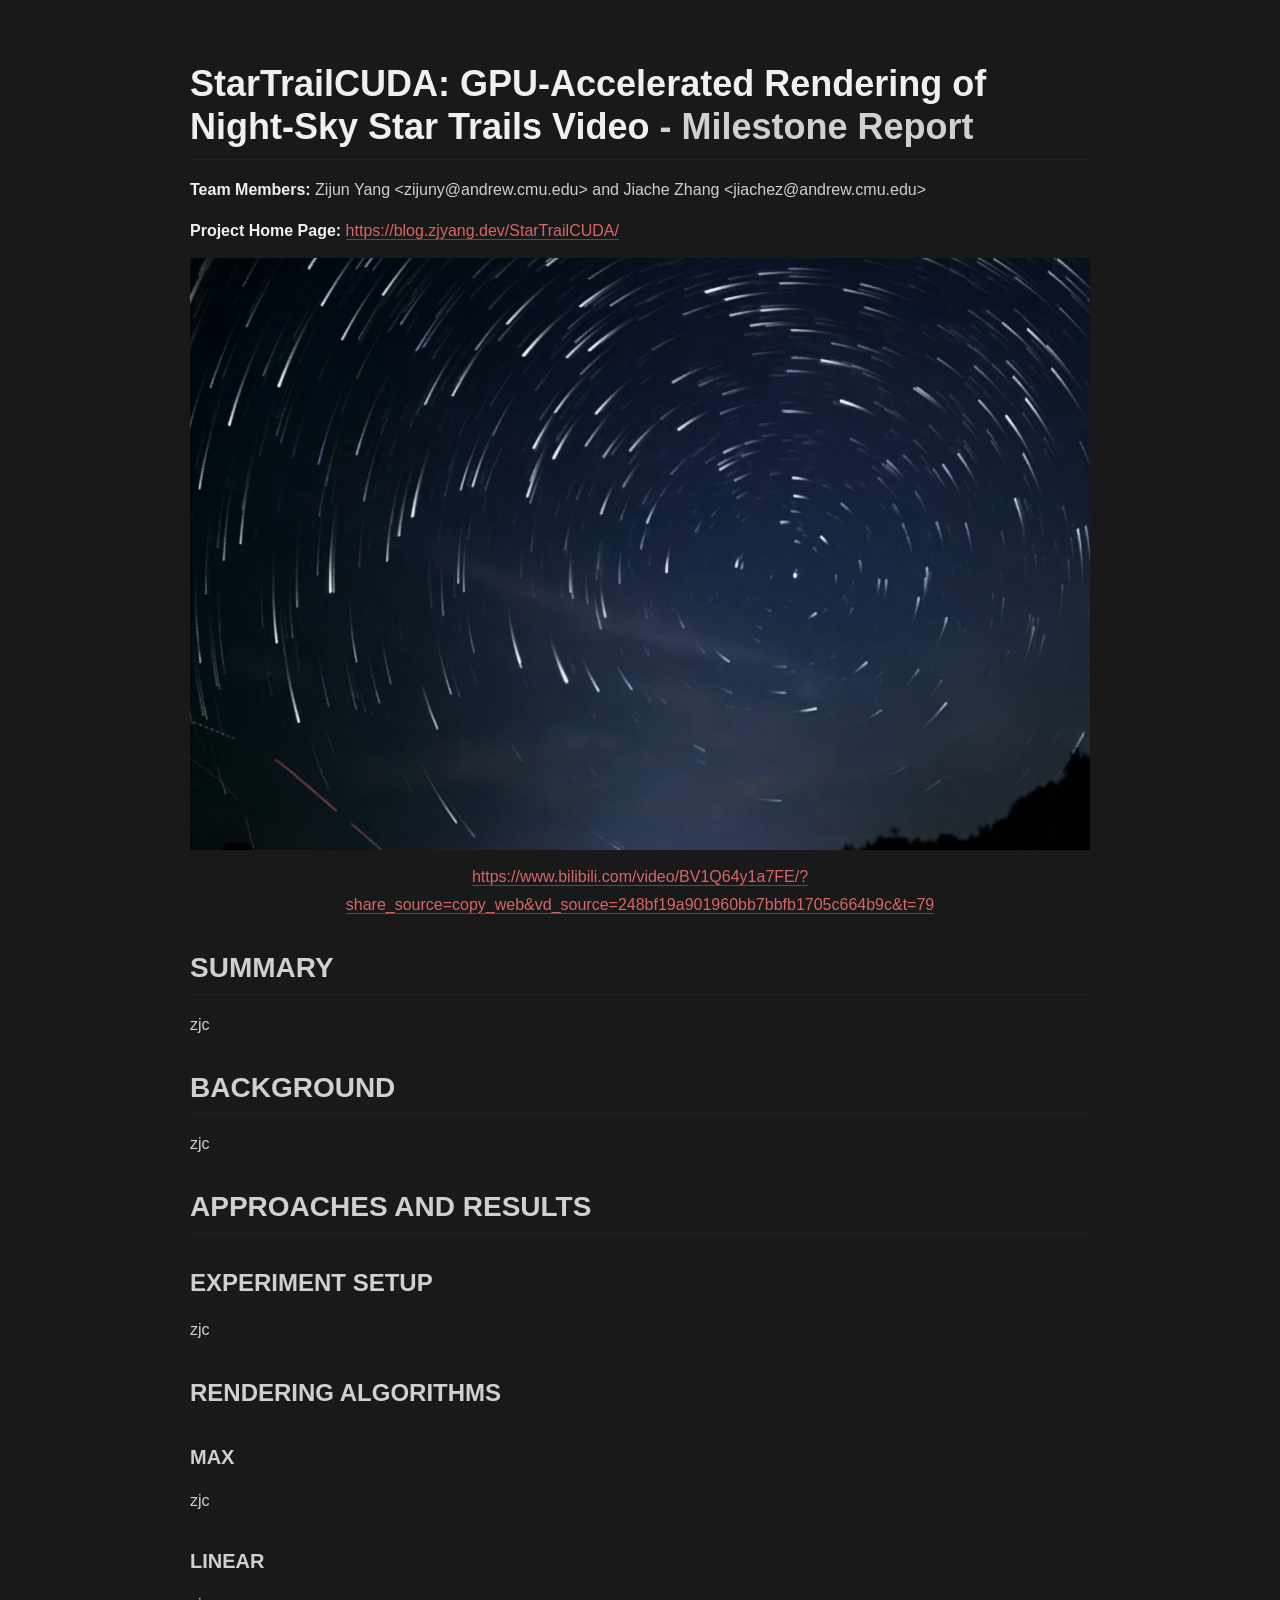
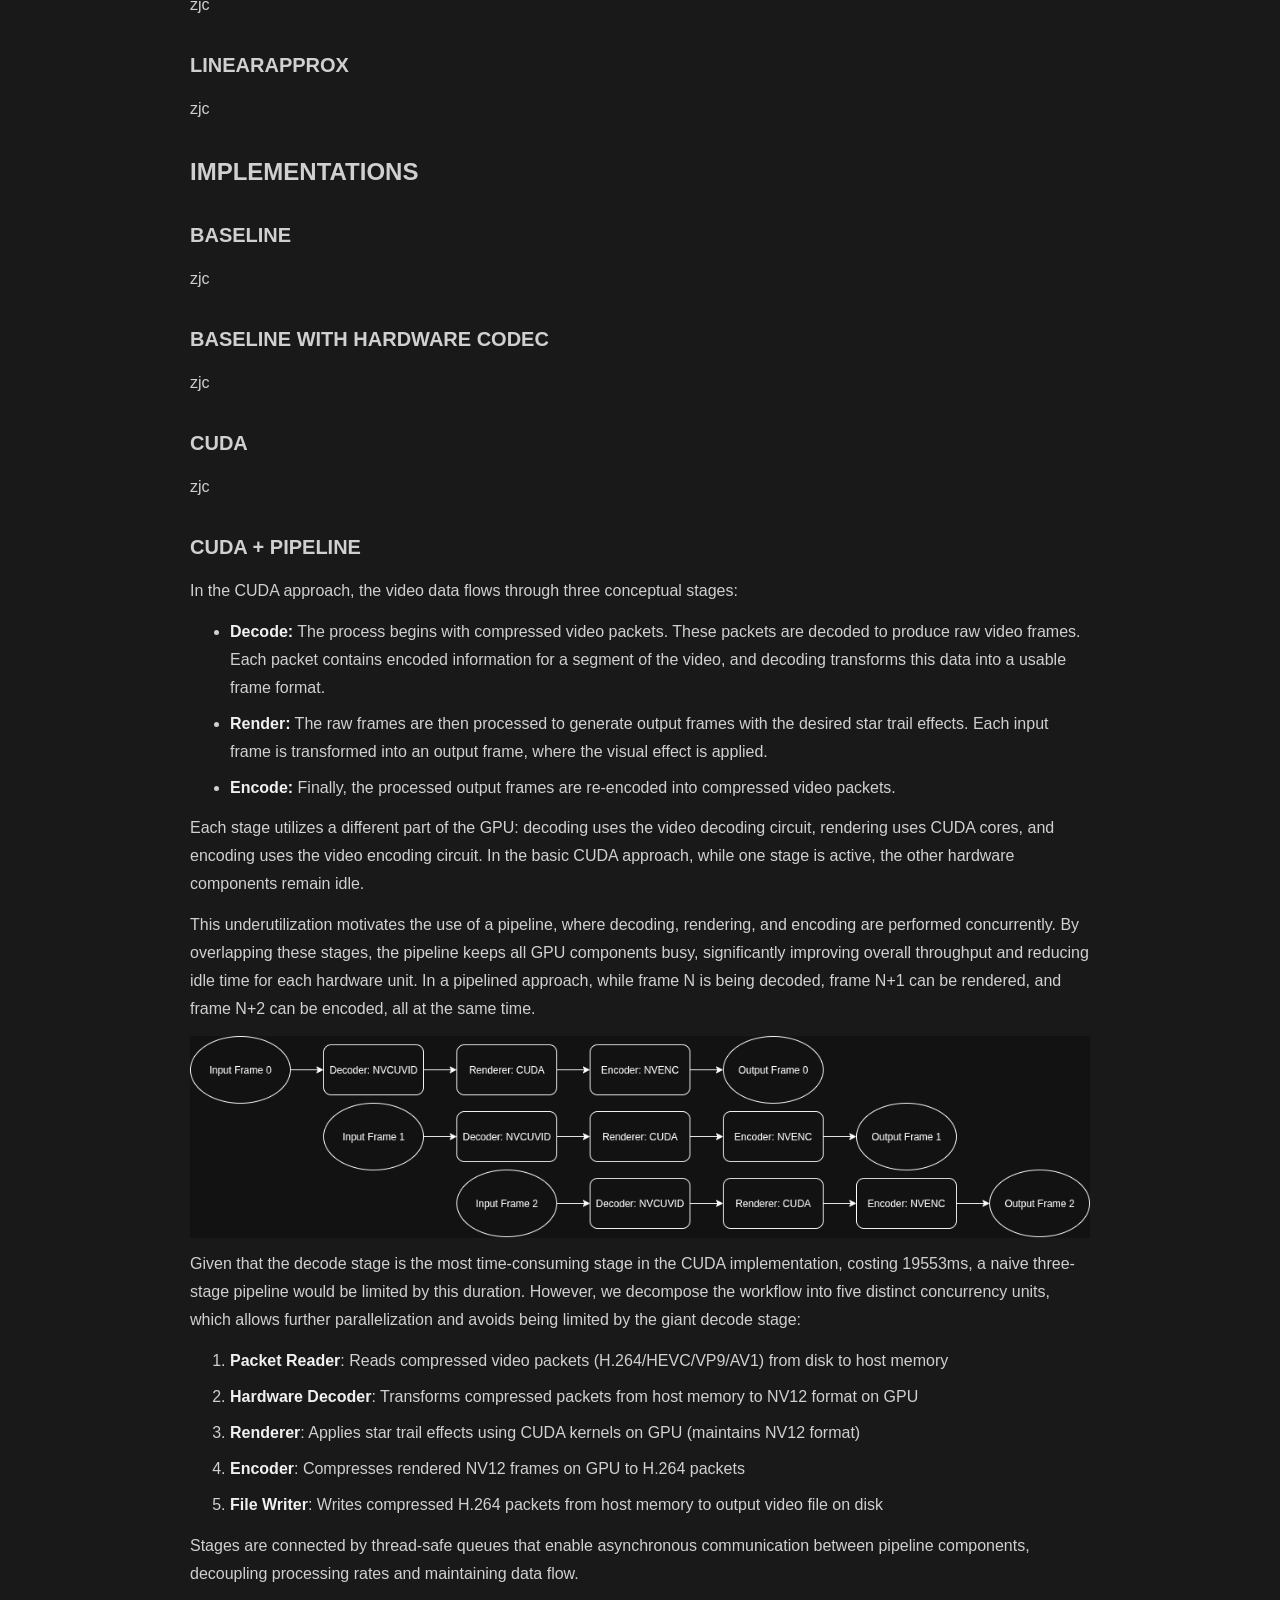
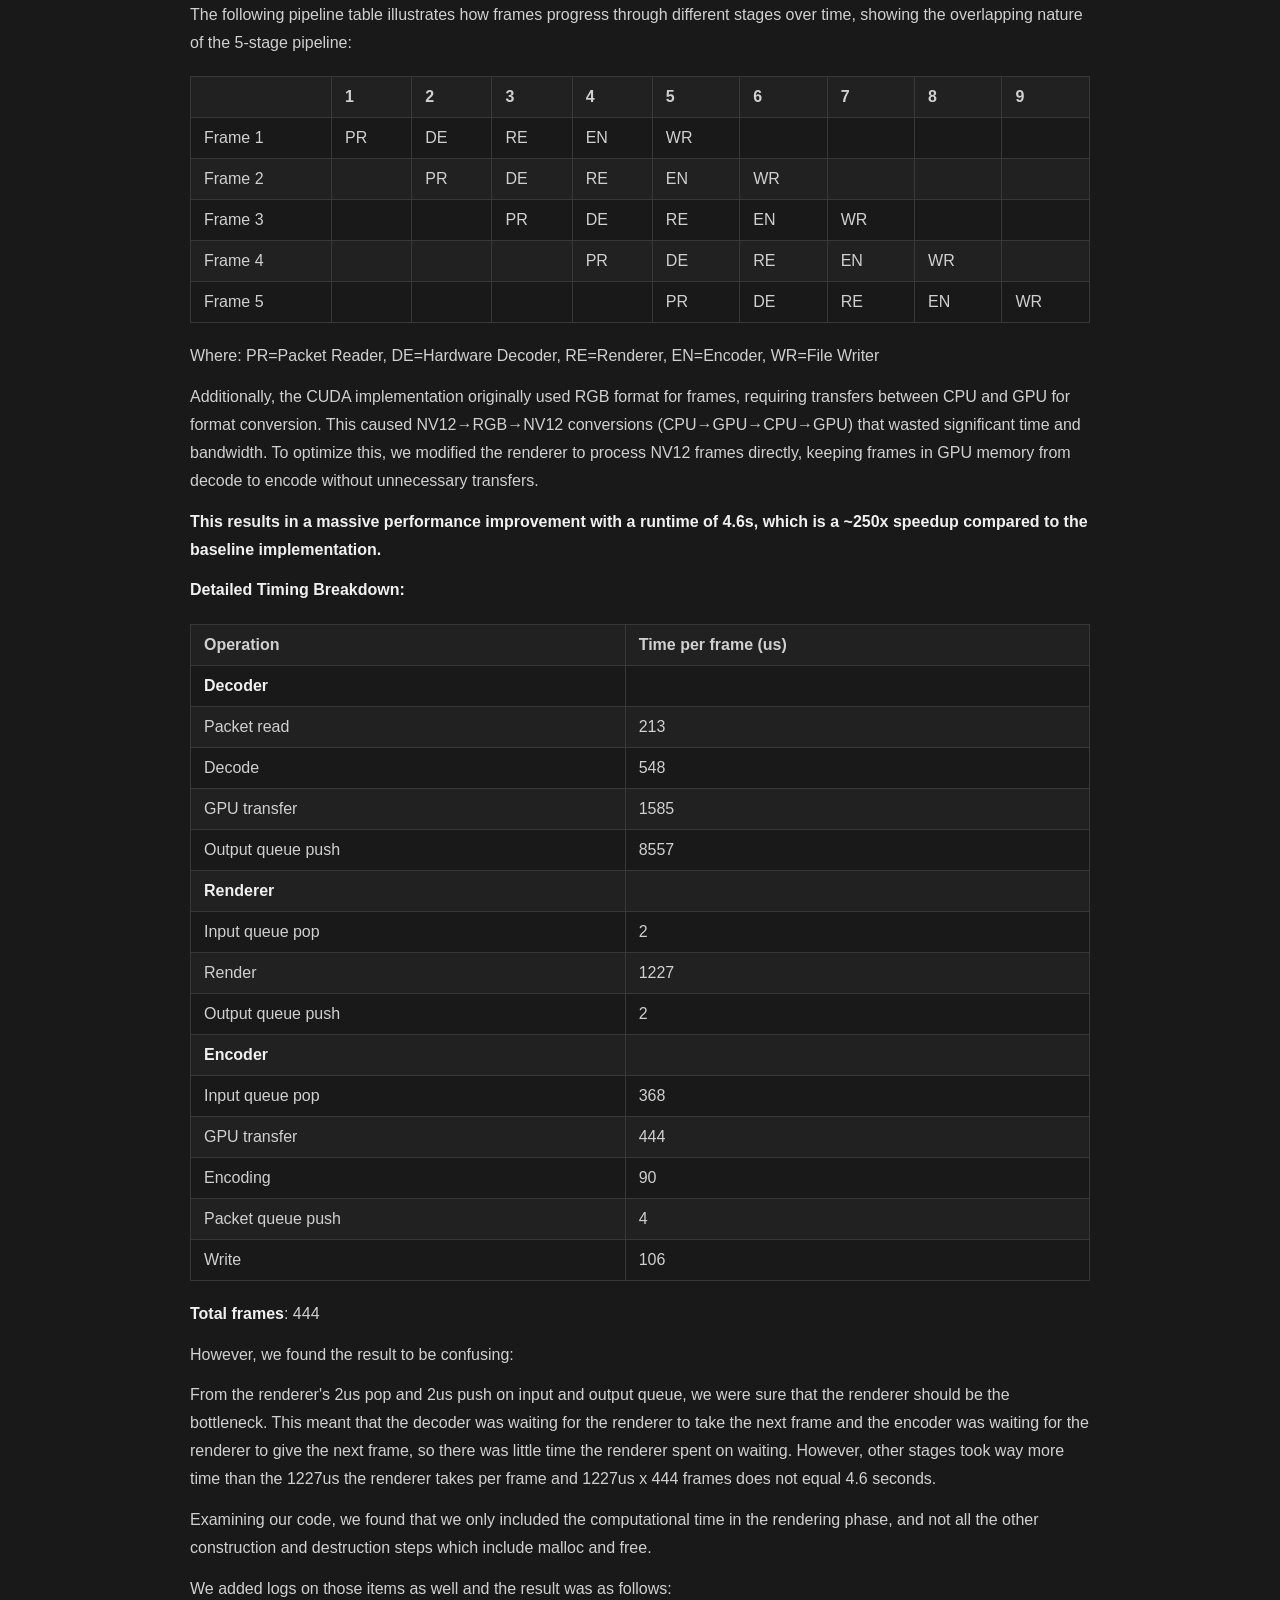
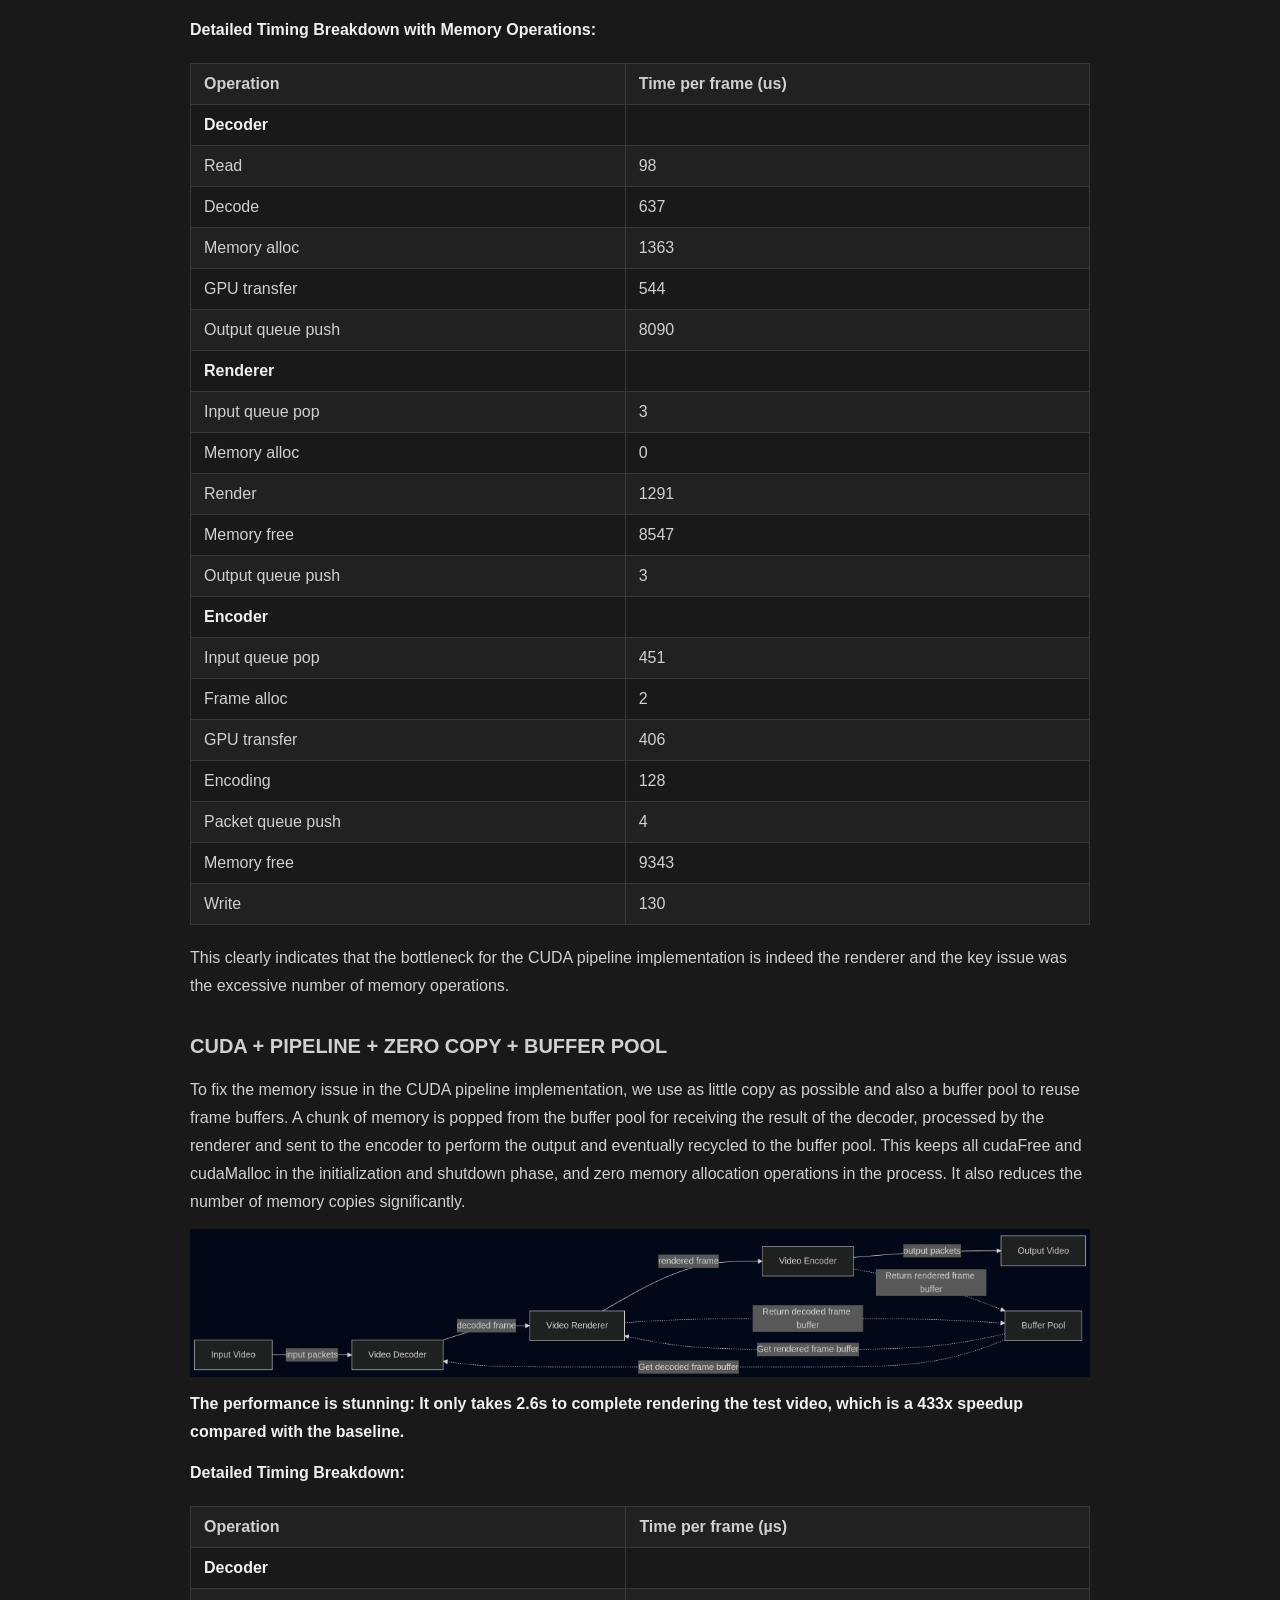
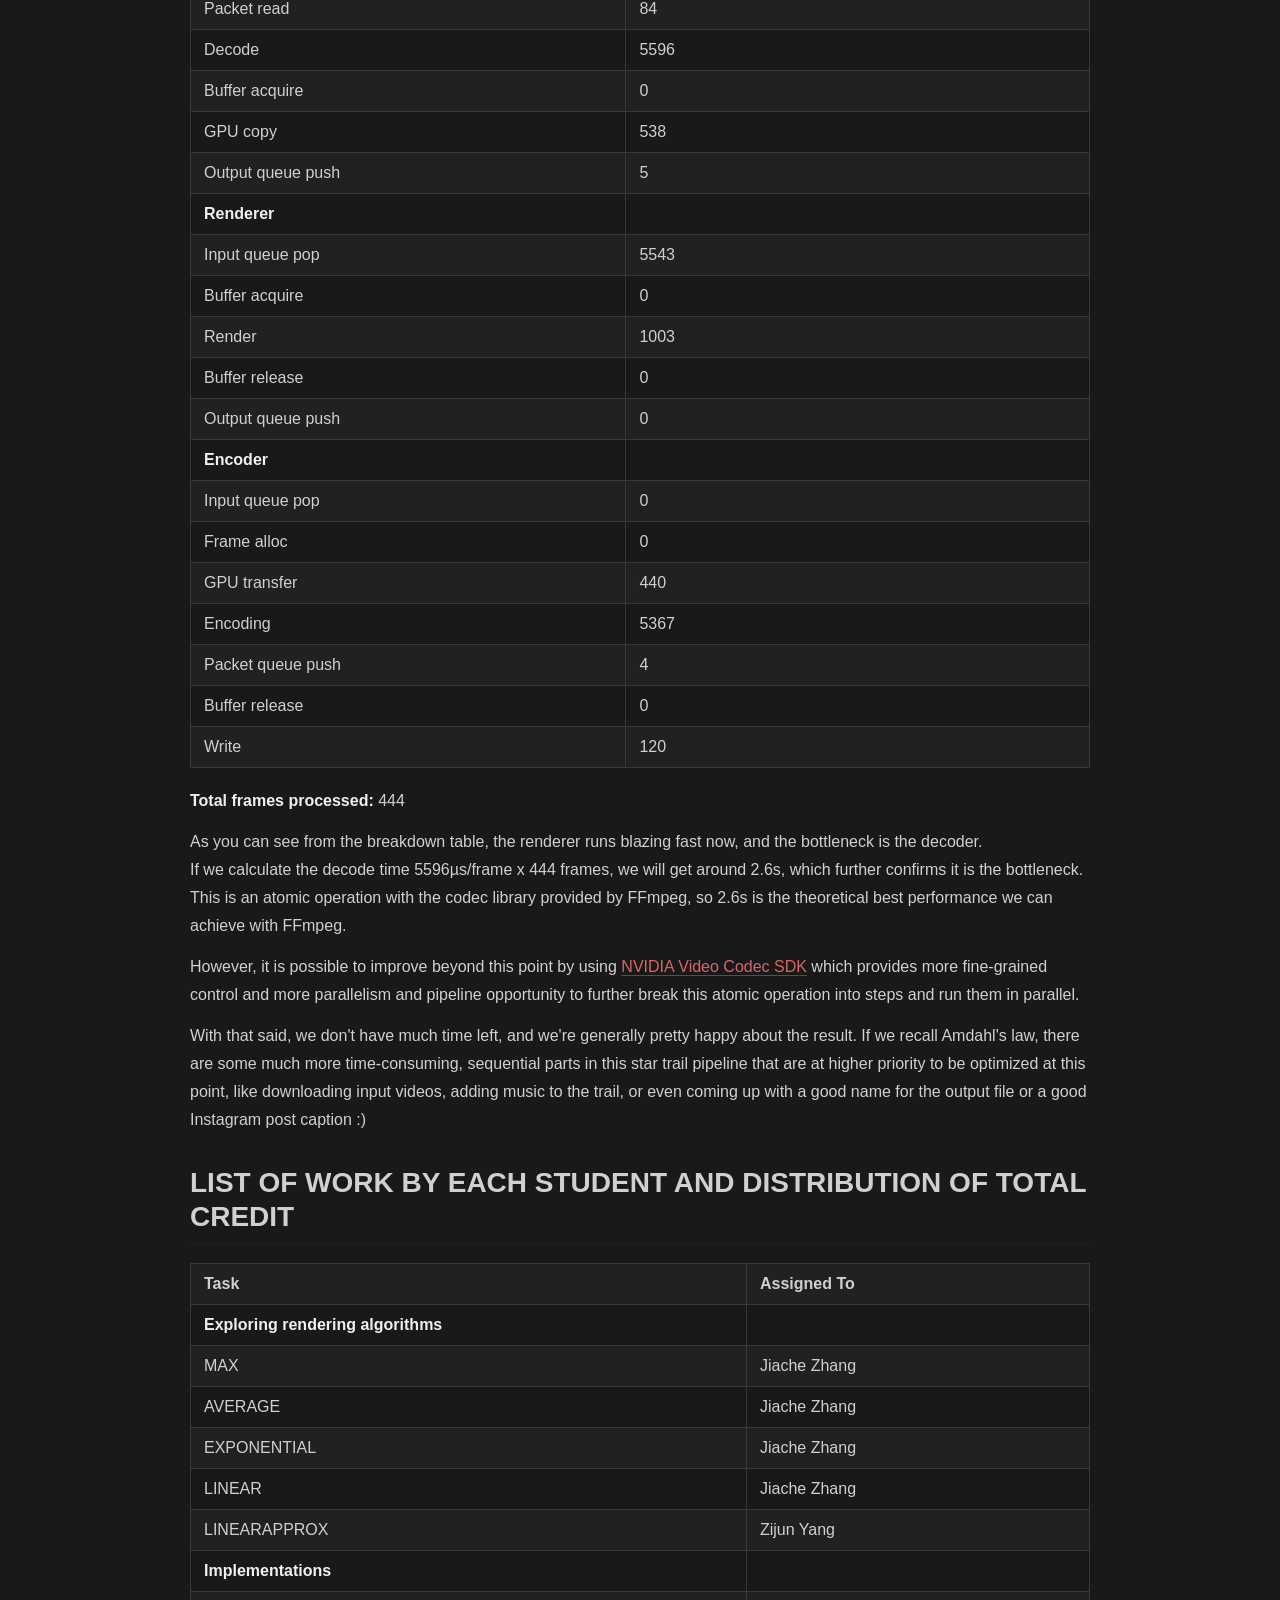
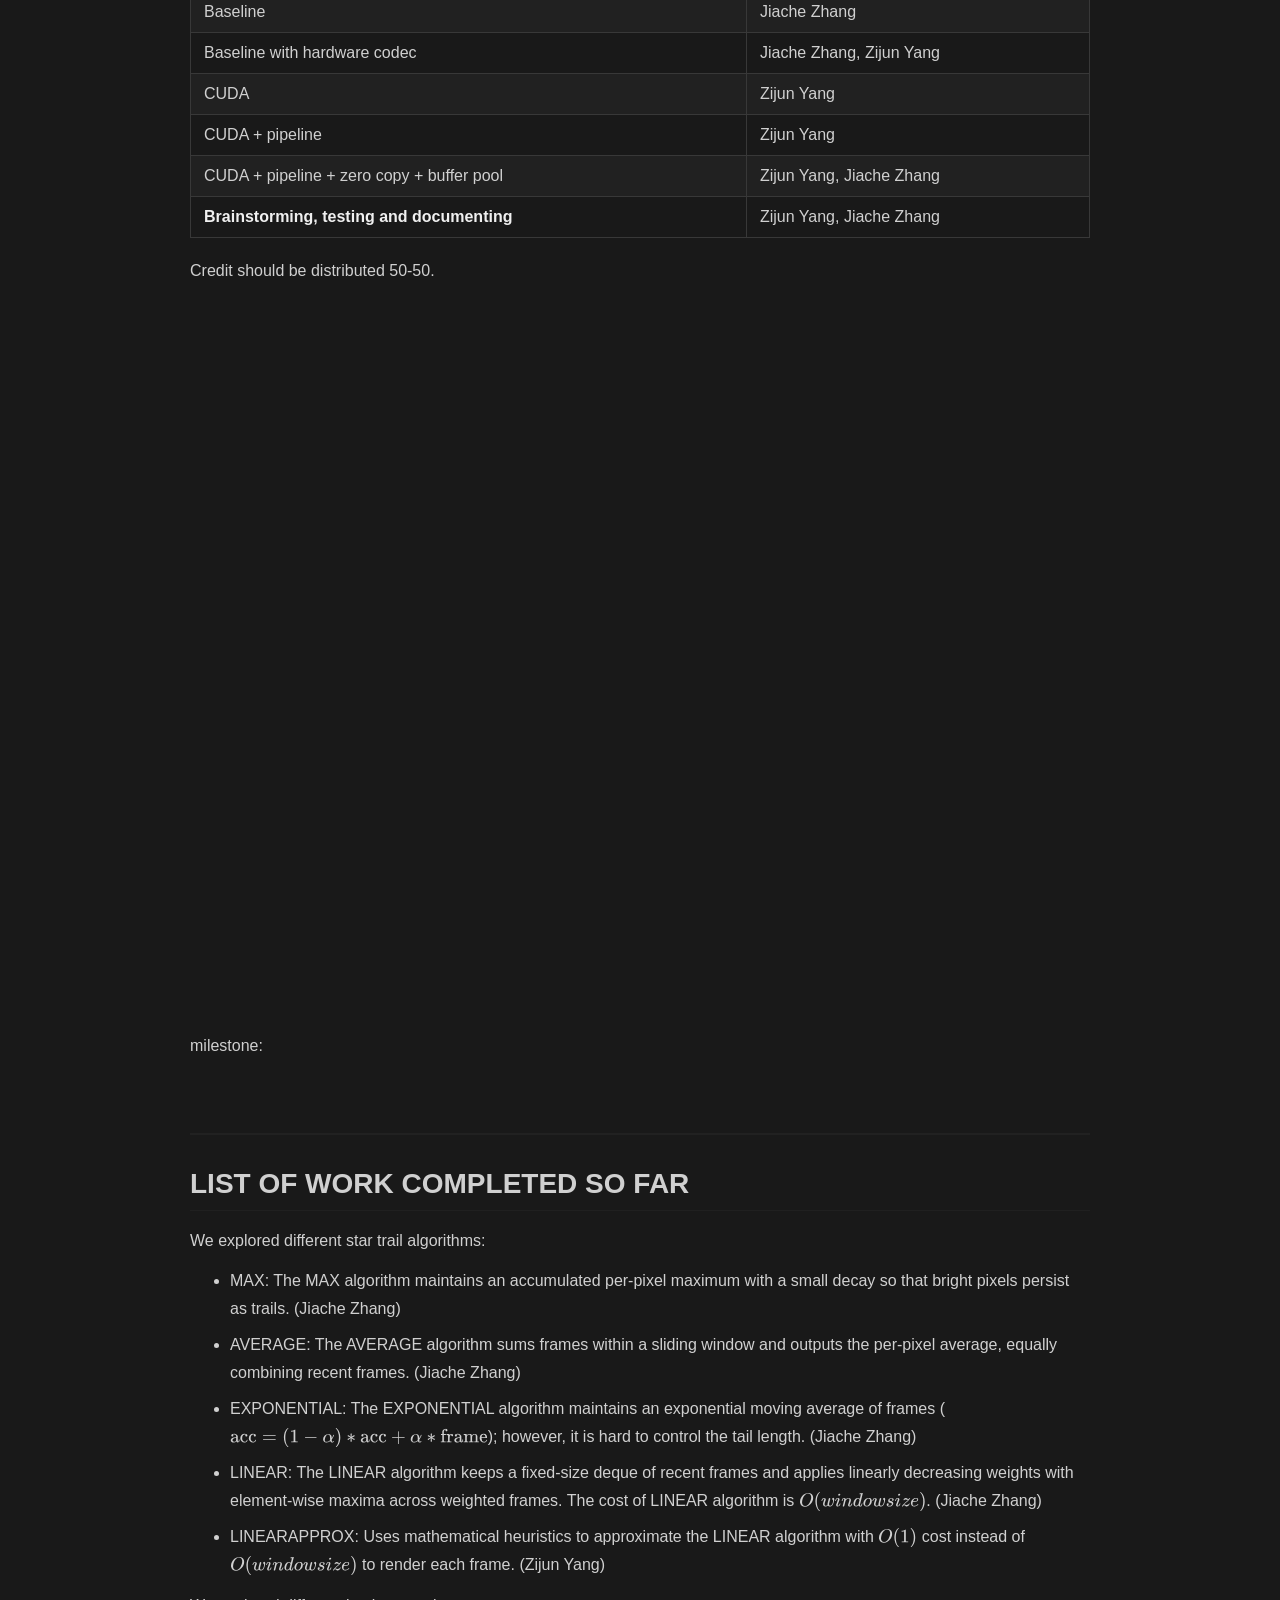
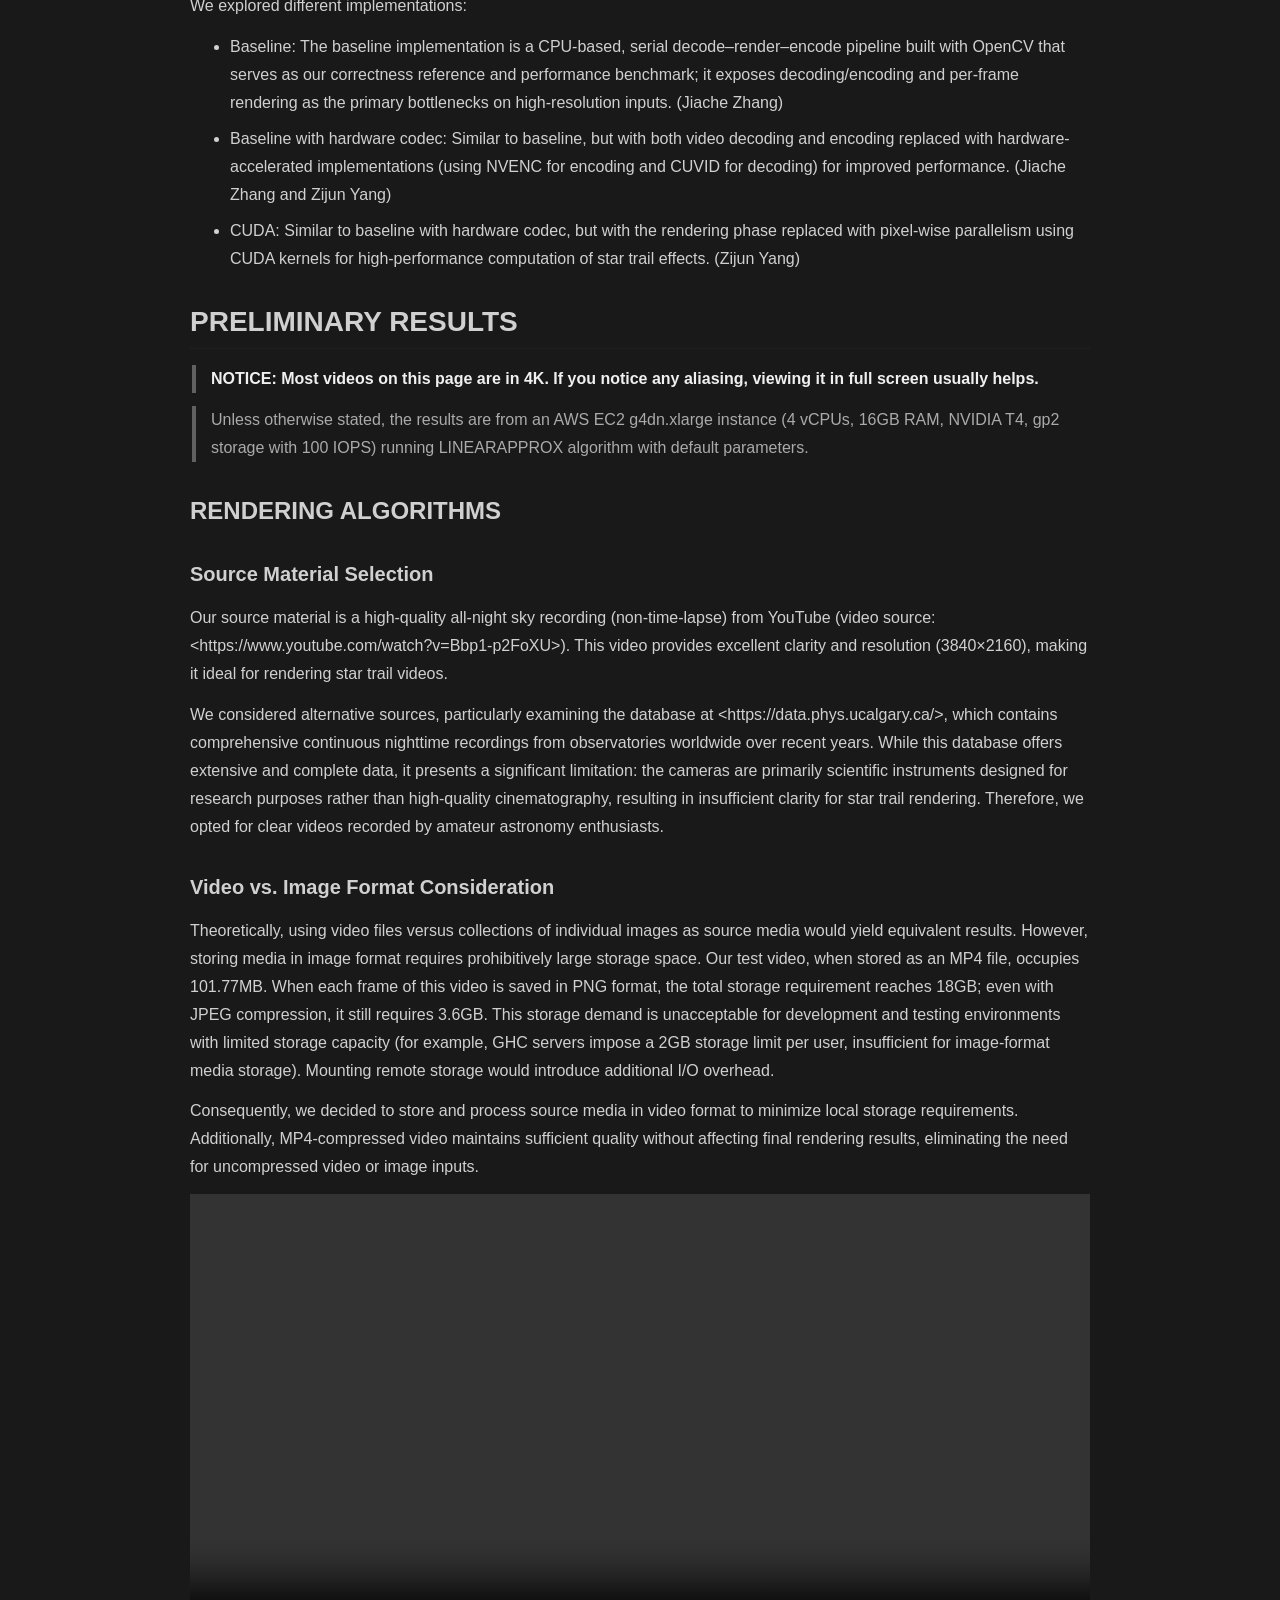
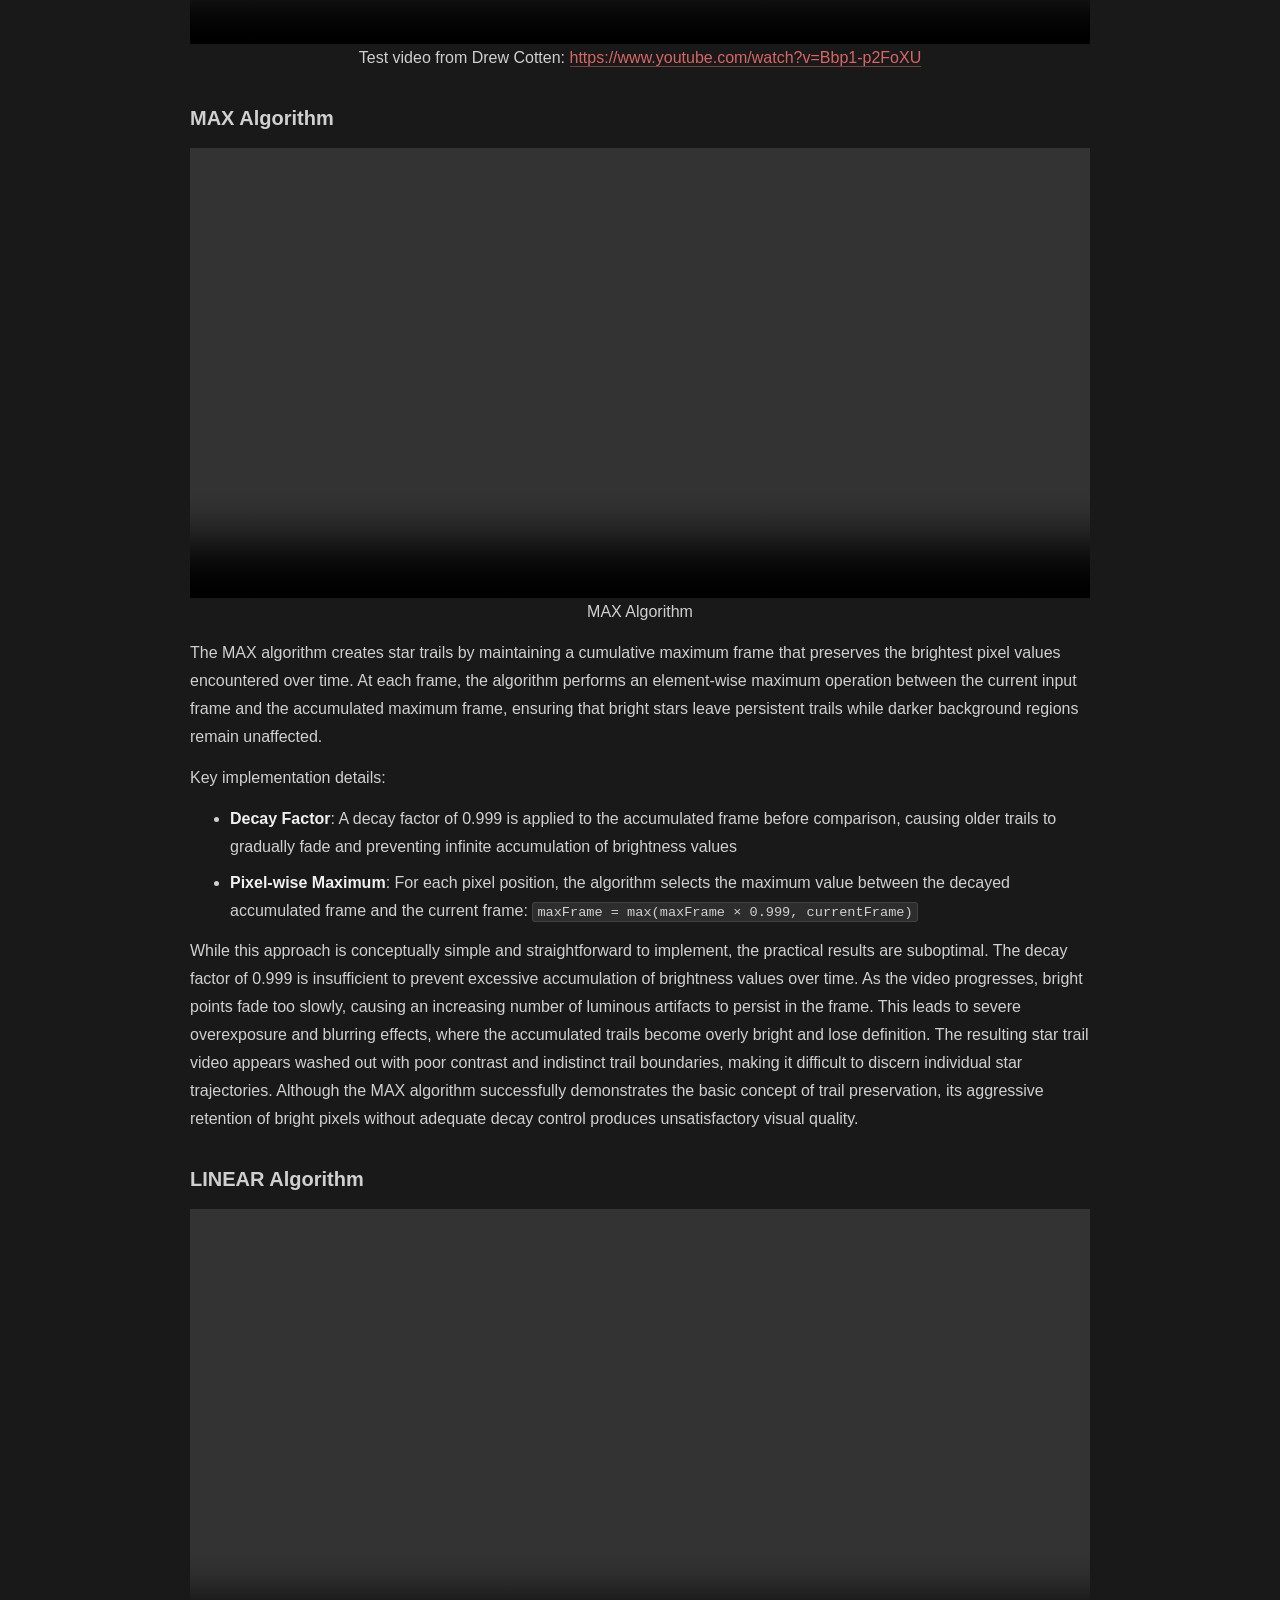
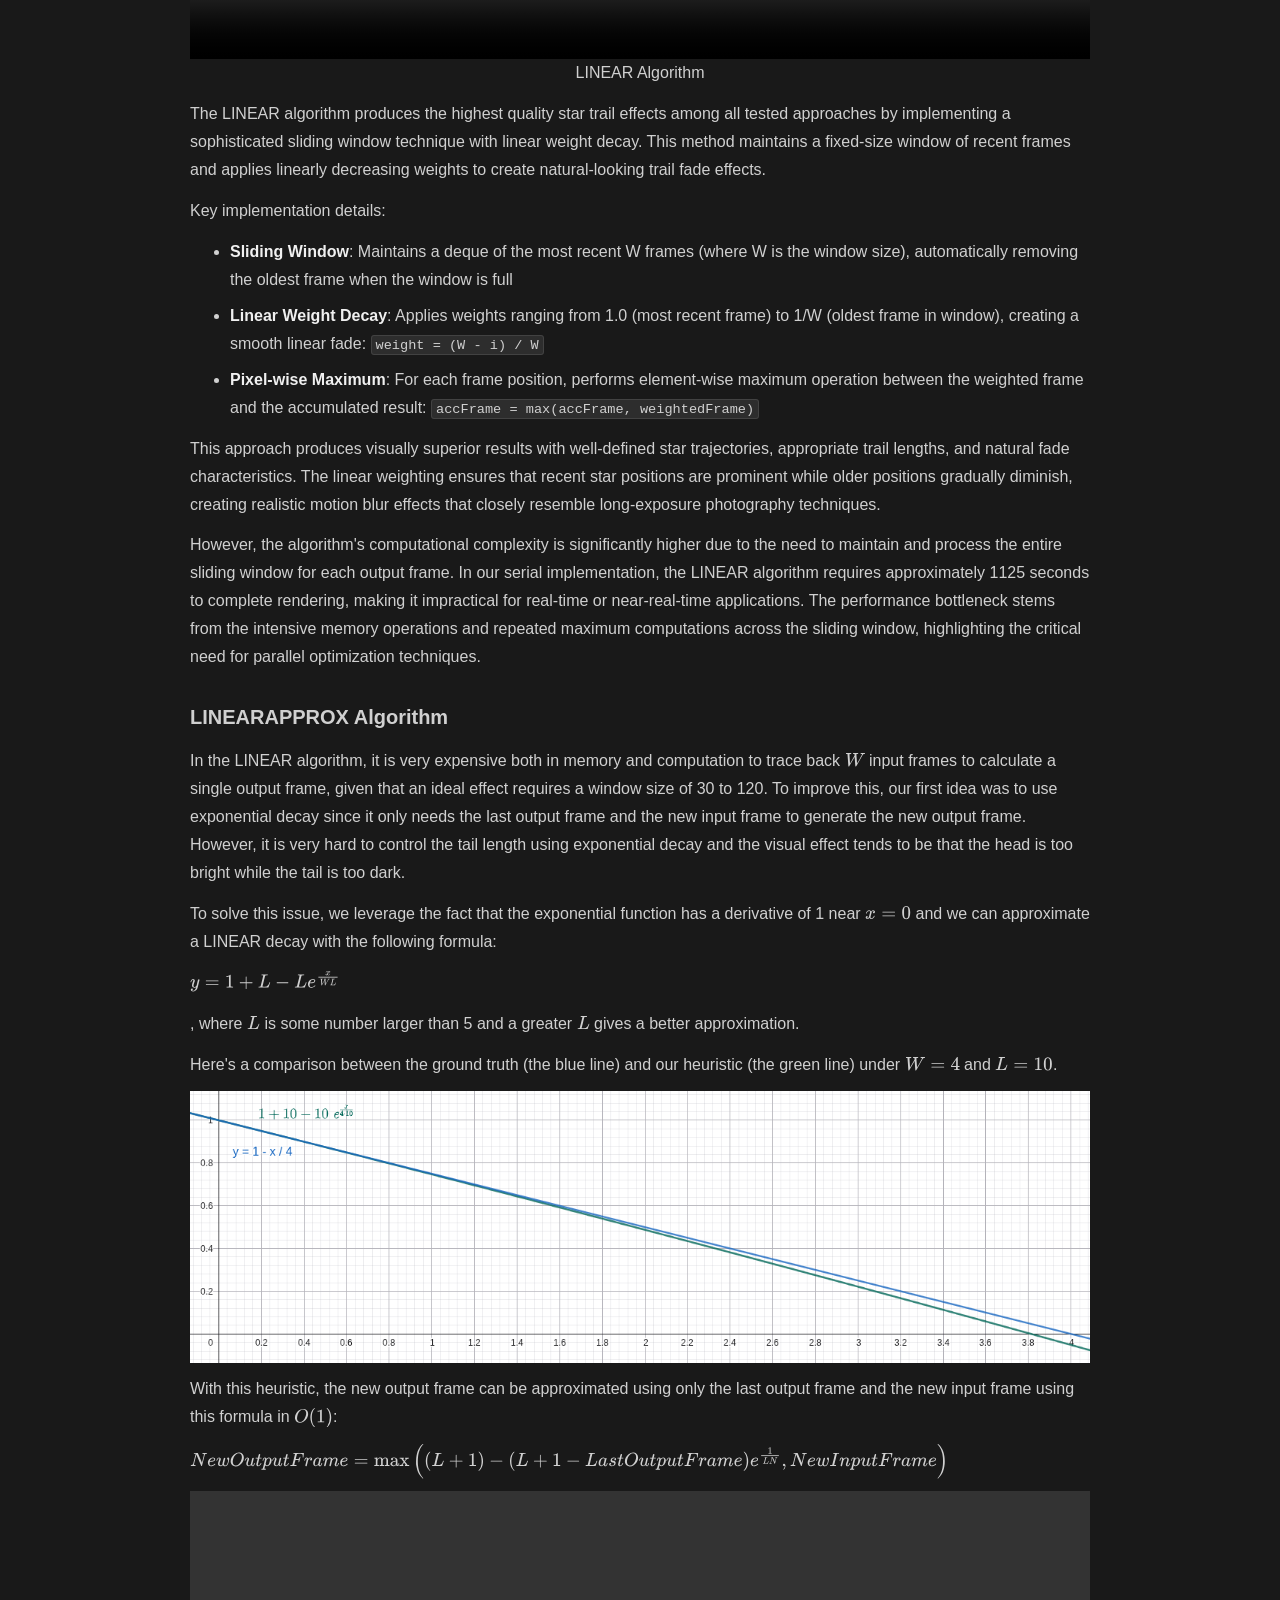
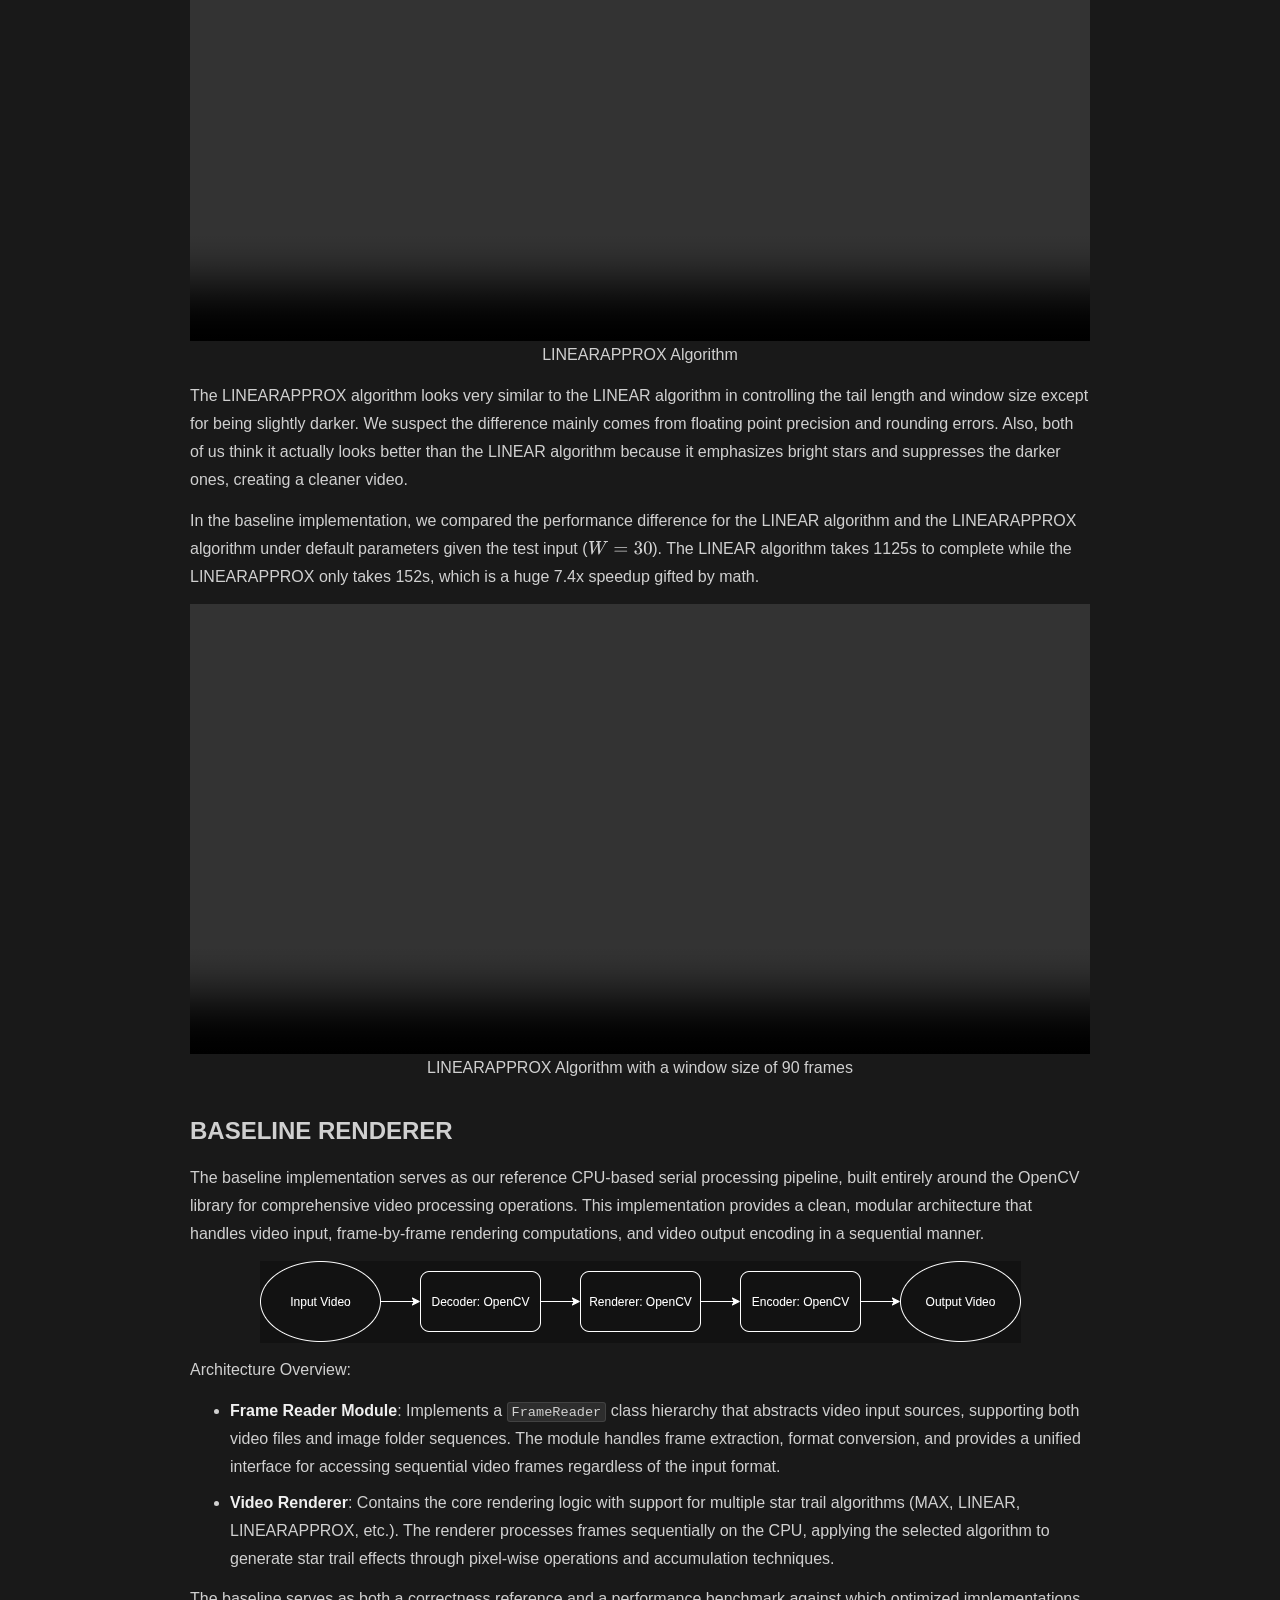
==== docs/final_report.html @ 1736ace2 "final: complete pipeline" ====
<!doctype html>
<html>
<head>
<meta charset='UTF-8'><meta name='viewport' content='width=device-width initial-scale=1'><style type='text/css'>html {overflow-x: initial !important;}</style>
<style type='text/css'  id="style-base">:root { --bg-color: #ffffff; --text-color: #333333; --select-text-bg-color: #B5D6FC; --select-text-font-color: auto; --monospace: "Lucida Console",Consolas,"Courier",monospace; --title-bar-height: 20px; }
.mac-os-11 { --title-bar-height: 28px; }
html { font-size: 14px; background-color: var(--bg-color); color: var(--text-color); font-family: "Helvetica Neue", Helvetica, Arial, "Segoe UI Emoji", "SF Pro", sans-serif; -webkit-font-smoothing: antialiased; }
h1, h2, h3, h4, h5 { white-space: pre-wrap; }
body { margin: 0px; padding: 0px; height: auto; inset: 0px; font-size: 1rem; line-height: 1.42857; overflow-x: hidden; background: inherit; }
iframe { margin: auto; }
a.url { word-break: break-all; }
a:active, a:hover { outline: 0px; }
.in-text-selection, ::selection { text-shadow: none; background: var(--select-text-bg-color); color: var(--select-text-font-color); }
#write { margin: 0px auto; height: auto; width: inherit; word-break: normal; overflow-wrap: break-word; position: relative; white-space: normal; overflow-x: visible; padding-top: 36px; }
#write.first-line-indent p { text-indent: 2em; }
#write.first-line-indent li p, #write.first-line-indent p *, #write.first-line-indent svg * { text-indent: 0px; }
#write.first-line-indent li { margin-left: 2em; }
.for-image #write { padding-left: 8px; padding-right: 8px; }
body.typora-export { padding-left: 30px; padding-right: 30px; }
.typora-export .footnote-line, .typora-export li, .typora-export p { white-space: pre-wrap; }
.typora-export .task-list-item input { pointer-events: none; }
@media screen and (max-width: 500px) {
  body.typora-export { padding-left: 0px; padding-right: 0px; }
  #write { padding-left: 20px; padding-right: 20px; }
}
#write li > figure:last-child { margin-bottom: 0.5rem; }
#write ol, #write ul { position: relative; }
img { max-width: 100%; vertical-align: middle; image-orientation: from-image; }
button, input, select, textarea { color: inherit; font: inherit; }
input[type="checkbox"], input[type="radio"] { line-height: normal; padding: 0px; }
*, ::after, ::before { box-sizing: border-box; }
#write h1, #write h2, #write h3, #write h4, #write h5, #write h6, #write p, #write pre { width: inherit; position: relative; }
#write svg h1, #write svg h2, #write svg h3, #write svg h4, #write svg h5, #write svg h6, #write svg p { position: static; }
.nodeLabel p { padding-right: 2px; padding-left: 2px; }
.typora-export .nodeLabel p { padding-right: 0px; padding-left: 0px; }
foreignobject { overflow: visible; }
p { line-height: inherit; }
h1, h2, h3, h4, h5, h6 { break-after: avoid-page; break-inside: avoid; orphans: 4; }
p { orphans: 4; }
li p { orphans: 1; }
h1 { font-size: 2rem; }
h2 { font-size: 1.8rem; }
h3 { font-size: 1.6rem; }
h4 { font-size: 1.4rem; }
h5 { font-size: 1.2rem; }
h6 { font-size: 1rem; }
.md-math-block, .md-rawblock, h1, h2, h3, h4, h5, h6, p { margin-top: 1rem; margin-bottom: 1rem; }
.hidden { display: none; }
.md-blockmeta { color: rgb(204, 204, 204); font-weight: 700; font-style: italic; }
a { cursor: pointer; }
sup.md-footnote { padding: 2px 4px; background-color: rgba(238, 238, 238, 0.7); color: rgb(85, 85, 85); border-radius: 4px; cursor: pointer; }
sup.md-footnote a, sup.md-footnote a:hover { color: inherit; text-transform: inherit; text-decoration: inherit; }
#write input[type="checkbox"] { cursor: pointer; width: inherit; height: inherit; }
figure { overflow-x: auto; margin: 1.2em 0px; max-width: calc(100% + 16px); padding: 0px; }
figure > table { margin: 0px; }
thead, tr { break-inside: avoid; break-after: auto; }
thead { display: table-header-group; }
table { border-collapse: collapse; border-spacing: 0px; width: 100%; overflow: auto; break-inside: auto; text-align: left; }
table.md-table td { min-width: 32px; }
.CodeMirror-gutters { border-right: 0px; background-color: inherit; }
.CodeMirror-linenumber { user-select: none; }
.CodeMirror { text-align: left; }
.CodeMirror-placeholder { opacity: 0.3; }
.CodeMirror pre { padding: 0px 4px; }
.CodeMirror-lines { padding: 0px; }
div.hr:focus { cursor: none; }
#write pre { white-space: pre-wrap; }
#write.fences-no-line-wrapping pre { white-space: pre; }
#write pre.ty-contain-cm { white-space: normal; }
.CodeMirror-gutters { margin-right: 4px; }
.md-fences { font-size: 0.9rem; display: block; break-inside: avoid; text-align: left; overflow: visible; white-space: pre; background: inherit; position: relative !important; }
.md-fences-adv-panel { width: 100%; margin-top: 10px; text-align: center; padding-top: 0px; padding-bottom: 8px; overflow-x: auto; }
#write .md-fences.mock-cm { white-space: pre-wrap; }
.md-fences.md-fences-with-lineno { padding-left: 0px; }
#write.fences-no-line-wrapping .md-fences.mock-cm { white-space: pre; overflow-x: auto; }
.md-fences.mock-cm.md-fences-with-lineno { padding-left: 8px; }
.CodeMirror-line, twitterwidget { break-inside: avoid; }
svg { break-inside: avoid; }
.footnotes { opacity: 0.8; font-size: 0.9rem; margin-top: 1em; margin-bottom: 1em; }
.footnotes + .footnotes { margin-top: 0px; }
.md-reset { margin: 0px; padding: 0px; border: 0px; outline: 0px; vertical-align: top; background: 0px 0px; text-decoration: none; text-shadow: none; float: none; position: static; width: auto; height: auto; white-space: nowrap; cursor: inherit; -webkit-tap-highlight-color: transparent; line-height: normal; font-weight: 400; text-align: left; box-sizing: content-box; direction: ltr; }
li div { padding-top: 0px; }
blockquote { margin: 1rem 0px; }
li .mathjax-block, li p { margin: 0.5rem 0px; }
li blockquote { margin: 1rem 0px; }
li { margin: 0px; position: relative; }
blockquote > :last-child { margin-bottom: 0px; }
blockquote > :first-child, li > :first-child { margin-top: 0px; }
.footnotes-area { color: rgb(136, 136, 136); margin-top: 0.714rem; padding-bottom: 0.143rem; white-space: normal; }
#write .footnote-line { white-space: pre-wrap; }
@media print {
  body, html { border: 1px solid transparent; height: 99%; break-after: avoid; break-before: avoid; font-variant-ligatures: no-common-ligatures; }
  #write { margin-top: 0px; border-color: transparent !important; padding-top: 0px !important; padding-bottom: 0px !important; }
  .typora-export * { -webkit-print-color-adjust: exact; }
  .typora-export #write { break-after: avoid; }
  .typora-export #write::after { height: 0px; }
  .is-mac table { break-inside: avoid; }
  #write > p:nth-child(1) { margin-top: 0px; }
  .typora-export-show-outline .typora-export-sidebar { display: none; }
  figure { overflow-x: visible; }
}
.footnote-line { margin-top: 0.714em; font-size: 0.7em; }
a img, img a { cursor: pointer; }
pre.md-meta-block { font-size: 0.8rem; min-height: 0.8rem; white-space: pre-wrap; background: rgb(204, 204, 204); display: block; overflow-x: hidden; }
p > .md-image:only-child:not(.md-img-error) img, p > img:only-child { display: block; margin: auto; }
#write.first-line-indent p > .md-image:only-child:not(.md-img-error) img { left: -2em; position: relative; }
p > .md-image:only-child { display: inline-block; width: 100%; }
#write .MathJax_Display { margin: 0.8em 0px 0px; }
.md-math-block { width: 100%; }
.md-math-block:not(:empty)::after { display: none; }
.MathJax_ref { fill: currentcolor; }
[contenteditable="true"]:active, [contenteditable="true"]:focus, [contenteditable="false"]:active, [contenteditable="false"]:focus { outline: 0px; box-shadow: none; }
.md-task-list-item { position: relative; list-style-type: none; }
.task-list-item.md-task-list-item { padding-left: 0px; }
.md-task-list-item > input { position: absolute; top: 0px; left: 0px; margin-left: -1.2em; margin-top: calc(1em - 10px); border: none; }
.math { font-size: 1rem; }
.md-toc { min-height: 3.58rem; position: relative; font-size: 0.9rem; border-radius: 10px; }
.md-toc-content { position: relative; margin-left: 0px; }
.md-toc-content::after, .md-toc::after { display: none; }
.md-toc-item { display: block; color: rgb(65, 131, 196); }
.md-toc-item a { text-decoration: none; }
.md-toc-inner:hover { text-decoration: underline; }
.md-toc-inner { display: inline-block; cursor: pointer; }
.md-toc-h1 .md-toc-inner { margin-left: 0px; font-weight: 700; }
.md-toc-h2 .md-toc-inner { margin-left: 2em; }
.md-toc-h3 .md-toc-inner { margin-left: 4em; }
.md-toc-h4 .md-toc-inner { margin-left: 6em; }
.md-toc-h5 .md-toc-inner { margin-left: 8em; }
.md-toc-h6 .md-toc-inner { margin-left: 10em; }
@media screen and (max-width: 48em) {
  .md-toc-h3 .md-toc-inner { margin-left: 3.5em; }
  .md-toc-h4 .md-toc-inner { margin-left: 5em; }
  .md-toc-h5 .md-toc-inner { margin-left: 6.5em; }
  .md-toc-h6 .md-toc-inner { margin-left: 8em; }
}
a.md-toc-inner { font-size: inherit; font-style: inherit; font-weight: inherit; line-height: inherit; }
.footnote-line a:not(.reversefootnote) { color: inherit; }
.reversefootnote { font-family: ui-monospace, sans-serif; }
.md-attr { display: none; }
.md-fn-count::after { content: "."; }
code, pre, samp, tt { font-family: var(--monospace); }
kbd { margin: 0px 0.1em; padding: 0.1em 0.6em; font-size: 0.8em; color: rgb(36, 39, 41); background: rgb(255, 255, 255); border: 1px solid rgb(173, 179, 185); border-radius: 3px; box-shadow: rgba(12, 13, 14, 0.2) 0px 1px 0px, rgb(255, 255, 255) 0px 0px 0px 2px inset; white-space: nowrap; vertical-align: middle; }
.md-comment { color: rgb(162, 127, 3); opacity: 0.6; font-family: var(--monospace); }
code { text-align: left; vertical-align: initial; }
a.md-print-anchor { white-space: pre !important; border-width: initial !important; border-style: none !important; border-color: initial !important; display: inline-block !important; position: absolute !important; width: 1px !important; right: 0px !important; outline: 0px !important; background: 0px 0px !important; text-decoration: initial !important; text-shadow: initial !important; }
.os-windows.monocolor-emoji .md-emoji { font-family: "Segoe UI Symbol", sans-serif; }
.md-diagram-panel > svg { max-width: 100%; }
[lang="flow"] svg, [lang="mermaid"] svg { max-width: 100%; height: auto; }
[lang="mermaid"] .node text { font-size: 1rem; }
table tr th { border-bottom: 0px; }
video { max-width: 100%; display: block; margin: 0px auto; }
iframe { max-width: 100%; width: 100%; border: none; }
.highlight td, .highlight tr { border: 0px; }
mark { background: rgb(255, 255, 0); color: rgb(0, 0, 0); }
.md-html-inline .md-plain, .md-html-inline strong, mark .md-inline-math, mark strong { color: inherit; }
.md-expand mark .md-meta { opacity: 0.3 !important; }
mark .md-meta { color: rgb(0, 0, 0); }
@media print {
  .typora-export h1, .typora-export h2, .typora-export h3, .typora-export h4, .typora-export h5, .typora-export h6 { break-inside: avoid; }
}
.md-diagram-panel .messageText { stroke: none !important; }
.md-diagram-panel .start-state { fill: var(--node-fill); }
.md-diagram-panel .edgeLabel rect { opacity: 1 !important; }
.md-fences.md-fences-math { font-size: 1em; }
.md-fences-advanced:not(.md-focus) { padding: 0px; white-space: nowrap; border: 0px; }
.md-fences-advanced:not(.md-focus) { background: inherit; }
.mermaid-svg { margin: auto; }
.typora-export-show-outline .typora-export-content { max-width: 1440px; margin: auto; display: flex; flex-direction: row; }
.typora-export-sidebar { width: 300px; font-size: 0.8rem; margin-top: 80px; margin-right: 18px; }
.typora-export-show-outline #write { --webkit-flex: 2; flex: 2 1 0%; }
.typora-export-sidebar .outline-content { position: fixed; top: 0px; max-height: 100%; overflow: hidden auto; padding-bottom: 30px; padding-top: 60px; width: 300px; }
@media screen and (max-width: 1024px) {
  .typora-export-sidebar, .typora-export-sidebar .outline-content { width: 240px; }
}
@media screen and (max-width: 800px) {
  .typora-export-sidebar { display: none; }
}
.outline-content li, .outline-content ul { margin-left: 0px; margin-right: 0px; padding-left: 0px; padding-right: 0px; list-style: none; overflow-wrap: anywhere; }
.outline-content ul { margin-top: 0px; margin-bottom: 0px; }
.outline-content strong { font-weight: 400; }
.outline-expander { width: 1rem; height: 1.42857rem; position: relative; display: table-cell; vertical-align: middle; cursor: pointer; padding-left: 4px; }
.outline-expander::before { content: ""; position: relative; font-family: Ionicons; display: inline-block; font-size: 8px; vertical-align: middle; }
.outline-item { padding-top: 3px; padding-bottom: 3px; cursor: pointer; }
.outline-expander:hover::before { content: ""; }
.outline-h1 > .outline-item { padding-left: 0px; }
.outline-h2 > .outline-item { padding-left: 1em; }
.outline-h3 > .outline-item { padding-left: 2em; }
.outline-h4 > .outline-item { padding-left: 3em; }
.outline-h5 > .outline-item { padding-left: 4em; }
.outline-h6 > .outline-item { padding-left: 5em; }
.outline-label { cursor: pointer; display: table-cell; vertical-align: middle; text-decoration: none; color: inherit; }
.outline-label:hover { text-decoration: underline; }
.outline-item:hover { border-color: rgb(245, 245, 245); background-color: var(--item-hover-bg-color); }
.outline-item:hover { margin-left: -28px; margin-right: -28px; border-left: 28px solid transparent; border-right: 28px solid transparent; }
.outline-item-single .outline-expander::before, .outline-item-single .outline-expander:hover::before { display: none; }
.outline-item-open > .outline-item > .outline-expander::before { content: ""; }
.outline-children { display: none; }
.info-panel-tab-wrapper { display: none; }
.outline-item-open > .outline-children { display: block; }
.typora-export .outline-item { padding-top: 1px; padding-bottom: 1px; }
.typora-export .outline-item:hover { margin-right: -8px; border-right: 8px solid transparent; }
.typora-export .outline-expander::before { content: "+"; font-family: inherit; top: -1px; }
.typora-export .outline-expander:hover::before, .typora-export .outline-item-open > .outline-item > .outline-expander::before { content: "−"; }
.typora-export-collapse-outline .outline-children { display: none; }
.typora-export-collapse-outline .outline-item-open > .outline-children, .typora-export-no-collapse-outline .outline-children { display: block; }
.typora-export-no-collapse-outline .outline-expander::before { content: "" !important; }
.typora-export-show-outline .outline-item-active > .outline-item .outline-label { font-weight: 700; }
.md-inline-math-container mjx-container { zoom: 0.95; }
mjx-container { break-inside: avoid; }
.md-alert.md-alert-note { border-left-color: rgb(9, 105, 218); }
.md-alert.md-alert-important { border-left-color: rgb(130, 80, 223); }
.md-alert.md-alert-warning { border-left-color: rgb(154, 103, 0); }
.md-alert.md-alert-tip { border-left-color: rgb(31, 136, 61); }
.md-alert.md-alert-caution { border-left-color: rgb(207, 34, 46); }
.md-alert { padding: 0px 1em; margin-bottom: 16px; color: inherit; border-left: 0.25em solid rgb(0, 0, 0); }
.md-alert-text-note { color: rgb(9, 105, 218); }
.md-alert-text-important { color: rgb(130, 80, 223); }
.md-alert-text-warning { color: rgb(154, 103, 0); }
.md-alert-text-tip { color: rgb(31, 136, 61); }
.md-alert-text-caution { color: rgb(207, 34, 46); }
.md-alert-text { font-size: 0.9rem; font-weight: 700; }
.md-alert-text svg { fill: currentcolor; position: relative; top: 0.125em; margin-right: 1ch; overflow: visible; }
.md-alert-text-container::after { content: attr(data-text); text-transform: capitalize; pointer-events: none; margin-right: 1ch; }

</style>
<style type='text/css'  id="style-theme_css">:root {
  --side-bar-bg-color: #212121;
  --control-text-color: #aaa;
  --active-file-bg-color: #383838;
  --control-text-hover-color: #ddd;
  --item-hover-bg-color: #404040;
  --text-color: #c0c0c0;
  --blur-text-color: #80808080;
  --bg-color: #191919;
  --select-text-bg-color: #663f3f !important;
  --monospace: "IBM Plex Mono", "Fira Code", "SF Mono", "Monaco", "Menlo", ui-monospace, monospace !important;
  --window-border: 1px solid #404040;
  --rawblock-edit-panel-bd: #212121;
  --mermaid-theme: dark;
  --mermaid-font-family: "IBM Plex Mono", "Fira Code", "微软雅黑", monospace !important;
  --mermaid-sequence-numbers: off;
  /* or "on", see https://mermaid-js.github.io/mermaid/#/sequenceDiagram?id=sequencenumbers*/
  --mermaid-flowchart-curve: basis
    /* or "basis", see https://github.com/typora/typora-issues/issues/1632*/
  ;
  --mermaid--gantt-left-padding: 100;
  /* see https://github.com/typora/typora-issues/issues/1665*/
  --heading-char-color: #aaa;
  --meta-content-color: #6794bc;
  --primary-color: #d86666;
}

::-webkit-scrollbar-thumb {
  background: #42424280 !important;
}

.menu-item-container a.menu-style-btn {
  background: #424242;
}

html {
  font-size: 16px;
}

body {
  font-family: "Source Han Sans SC VF", "Open Sans", "IBM Plex Sans", "Microsoft YaHei", "Clear Sans", "Helvetica Neue", Helvetica, Arial, -apple-system, BlinkMacSystemFont, "SF Pro SC", "SF Pro Text", "Apple Color Emoji", "Segoe UI Emoji", "Noto Color Emoji", sans-serif !important;
    font-variant-numeric: tabular-nums !important;
  color: #d0d0d0;
  background-color: var(--bg-color);
  line-height: 1.75;
  scroll-behavior: smooth;
}

#typora-quick-open {
  border: none !important;
  background-color: #212121 !important;
}

#write {
  max-width: 960px;
  margin: 0 auto;
  padding: 30px;
  padding-bottom: 100px;
}

#write>ul:first-child,
#write>ol:first-child {
  margin-top: 30px;
}

#recent-file-panel tbody tr:nth-child(2n-1) {
  background-color: #242424;
}

/*table,
input {
  border: 1px solid #aaa !important;
}*/

#write a {
  color: #d86666;
  text-decoration: none !important;
  border-bottom: 1px solid #d8666680;
}

.md-comment {
  color: var(--text-color);
  opacity: 0.5;
  font-family: var(--monospace);
}

h1,
h2,
h3,
h4,
h5,
h6 {
  position: relative;
  margin-top: 2rem;
  margin-bottom: 1rem;
  font-weight: bold;
  line-height: 1.4;
  cursor: text;
}

h1:hover a.anchor,
h2:hover a.anchor,
h3:hover a.anchor,
h4:hover a.anchor,
h5:hover a.anchor,
h6:hover a.anchor {
  text-decoration: none;
}

h1 tt,
h1 code {
  font-size: inherit;
}

h2 tt,
h2 code {
  font-size: inherit;
}

h3 tt,
h3 code {
  font-size: inherit;
}

h4 tt,
h4 code {
  font-size: inherit;
}

h5 tt,
h5 code {
  font-size: inherit;
}

h6 tt,
h6 code {
  font-size: inherit;
}

h1 {
  padding-bottom: 0.3em;
  font-size: 2.25em;
  line-height: 1.2;
  border-bottom: 1px solid #202020;
}

h2 {
  padding-bottom: 0.3em;
  font-size: 1.75em;
  line-height: 1.225;
  border-bottom: 1px solid #202020;
}

h3 {
  font-size: 1.5em;
  line-height: 1.43;
}

h4 {
  font-size: 1.25em;
}

h5 {
  font-size: 1em;
}

h6 {
  font-size: 1em;
  color: #777;
}

p,
blockquote,
ul,
ol,
dl,
table {
  margin: 0.8em 0;
  text-align: left;
}

li>ol,
li>ul {
  margin: 0 0;
}

hr {
  height: 2px;
  padding: 0;
  margin: 32px 0;
  background-color: #212121;
  border: 0 none;
  overflow: hidden;
  box-sizing: content-box;
}

li p.first {
  display: inline-block;
}

ul,
ol {
  padding-left: 30px;
}

ul:first-child,
ol:first-child {
  margin-top: 0;
}

ul:last-child,
ol:last-child {
  margin-bottom: 0;
}

blockquote {
  border-left: 4px solid #aaaaaa80;
  margin-left: 2px;
  padding: 0 15px;
  color: #aaa;
}

blockquote blockquote {
  padding-right: 0;
}

table {
  padding: 0;
  word-break: initial;
  background-color: var(--bg-color);
}

table tr {
  border-top: 1px solid #212121;
  margin: 0;
  padding: 0;
}

table tr:nth-child(2n),
thead {
  background-color: #212121;
}

table tr th {
  font-weight: bold;
  border: 1px solid #383838;
  border-bottom: 0;
  text-align: left;
  margin: 0;
  padding: 6px 13px;
}

table tr td {
  border: 1px solid #383838;
  text-align: left;
  margin: 0;
  padding: 6px 13px;
}

table tr th:first-child,
table tr td:first-child {
  margin-top: 0;
}

table tr th:last-child,
table tr td:last-child {
  margin-bottom: 0;
}

strong,
b {
  color: #f0f0f0;
}

.CodeMirror-lines {
  padding-left: 4px;
}

.code-tooltip {
  box-shadow: 0 1px 1px 0 rgba(26, 26, 26, 0.3);
  border-top: 1px solid #202020;
}

.md-fences,
code,
tt {
  border: 1px solid #424242;
  background-color: #42424280;
  border-radius: 3px;
  padding: 2px 4px 1px 4px;
  font-size: 0.85em;
}

.md-fences {
  margin-bottom: 15px;
  margin-top: 15px;
  padding: 0.2em 1em;
  padding-top: 8px;
  padding-bottom: 6px;
}

.md-task-list-item>input {
  margin-left: -1.3em;
}

@media print {
  html {
    font-size: 13px;
  }

  table,
  pre {
    page-break-inside: avoid;
  }

  pre {
    word-wrap: break-word;
  }
}

.md-fences {
  background-color: #212121;
}

#write pre.md-meta-block {
  padding: 1rem;
  font-size: 85%;
  line-height: 1.45;
  background-color: #212121;
  border: 0;
  border-radius: 3px;
  color: #aaa;
  margin-top: 0 !important;
}

.mathjax-block>.code-tooltip {
  bottom: 0.375rem;
}

.md-mathjax-midline {
  background: #fafafa;
}

#write>h3.md-focus:before {
  left: -1.5625rem;
  top: 0.375rem;
}

#write>h4.md-focus:before {
  left: -1.5625rem;
  top: 0.285714286rem;
}

#write>h5.md-focus:before {
  left: -1.5625rem;
  top: 0.285714286rem;
}

#write>h6.md-focus:before {
  left: -1.5625rem;
  top: 0.285714286rem;
}

.md-image>.md-meta {
  border-radius: 3px;
  padding: 2px 0px 0px 4px;
  font-size: 0.9em;
  color: inherit;
}

.md-tag {
  color: #a7a7a7;
  opacity: .5;
}

.md-toc {
  margin-top: 20px;
  padding-bottom: 20px;
}

.sidebar-tabs {
  border-bottom: none;
}

#typora-quick-open {
  border: 1px solid #dddddd;
  background-color: #f8f8f8;
}

#typora-quick-open-item {
  background-color: #fafafa;
  border-color: #fefefe #e5e5e5 #e5e5e5 #eee;
  border-style: solid;
  border-width: 1px;
}

footer.ty-footer {
  height: 25px !important;
  border-top: 1px solid #292a2d;
  background: #292a2d !important;
}

.footer-item {
  line-height: 25px !important;
}

#outline-btn {
  margin-top: -2px !important;
}

.typora-sourceview-on #toggle-sourceview-btn {
  background: #484848 !important;
}

.sidebar-content-content {
  font-family: "IBM Plex Sans", "Microsoft YaHei", "微软雅黑", "Open Sans", "Clear Sans", "Helvetica Neue",
    Helvetica, Arial, sans-serif !important;
}

.outline-content {
  padding: 3px 10px !important;
  text-align: left !important;
}

.outline-item.outline-item-active {
  margin-left: -28px;
  margin-right: -28px;
  border-left: 28px solid transparent;
  border-right: 28px solid transparent;
  background-color: #424242;
  background-color: #424242;
  border-color: #424242;
  background-color: #424242;
}

.sidebar-footer {
  height: 25px;
  border-top: 1px solid #292a2d;
  background: #292a2d;
}

.sidebar-footer-item {
  line-height: 25px;
  padding-top: 0px !important;
}

.file-node-icon {
  margin-right: 6px;
}

.file-node-open-state {
  margin-right: 6px;
}

.dropdown-menu {
  background-color: #2a2a2a !important;
}

.dropdown-menu .divider {
  border-color: #424242 !important;
}

/* focus mode */
.on-focus-mode blockquote {
  border-left-color: rgba(85, 85, 85, 0.12);
}

.on-focus-mode .md-end-block:not(.md-focus):not(.md-focus-container) img {
  opacity: 20%;
}

.on-focus-mode .task-list-item:not(.md-focus-container)>input {
  opacity: 20%;
}

.on-focus-mode .md-fences.md-focus .CodeMirror-code>*:not(.CodeMirror-activeline) *,
.on-focus-mode .CodeMirror.cm-s-inner:not(.CodeMirror-focused) * {
  color: #80808080 !important;
}

.on-focus-mode li[cid]:not(.md-focus-container) {
  color: #80808080 !important;
}

/*.on-focus-mode #typora-source .CodeMirror-code>*:not(.CodeMirror-activeline) * {
  color: #80808080!important;
}*/
.on-focus-mode .md-focus,
.on-focus-mode .md-focus-container {
  color: #d0d0d0;
}

.on-focus-mode .md-end-block:not(.md-focus):not(.md-focus-container) code,
.on-focus-mode .md-end-block:not(.md-focus):not(.md-focus-container) tt {
  border: 1px solid #212121;
  background-color: #212121;
}

/* focus mode end */

header,
.context-menu,
.megamenu-content,
footer {
  font-family: "IBM Plex Sans", "Microsoft YaHei", "微软雅黑", "Open Sans", "Clear Sans", "Helvetica Neue",
    Helvetica, Arial, sans-serif;
}

.megamenu-content {
  background: #242424 !important;
}

.megamenu-opened header {
  background-color: #242424;
  background-image: none;
}

.file-node-content:hover .file-node-icon,
.file-node-content:hover .file-node-open-state {
  visibility: visible;
}

span.file-list-item-file-name-part {
  color: #f0f0f0;
}

.file-list-item-summary {
  height: 3rem;
  overflow: hidden;
  font-size: 13px;
  line-height: 16px;
  opacity: .7 !important;
}

.mac-seamless-mode #typora-sidebar {
  background-color: #fafafa;
  background-color: var(--side-bar-bg-color);
}

.md-lang {
  color: #b4654d;
}

.html-for-mac .context-menu {
  --item-hover-bg-color: #e6f0fe;
}

#md-notification .btn {
  border: 0;
}

.dropdown-menu .divider {
  border-color: #e5e5e5;
}

/* code mirror */

.CodeMirror-gutter-filler,
.CodeMirror-scrollbar-filler {
  background-color: #212121;
}

.CodeMirror-gutters {
  border-right: 1px solid #484848;
}

.CodeMirror-linenumber {
  color: #808080;
}

.cm-s-inner .cm-keyword {
  color: rgb(189, 97, 201);
}

.cm-s-inner .cm-atom,
.cm-s-inner.cm-atom {
  color: rgb(131, 115, 236);
}

.cm-s-inner .cm-number {
  color: rgb(73, 190, 143);
}

.cm-s-inner .cm-def {
  color: rgb(123, 123, 255);
}

.cm-s-inner .cm-variable {
  color: rgb(199, 199, 199);
}

.cm-s-inner .cm-variable-2 {
  color: rgb(131, 166, 201);
}

.cm-s-inner .cm-variable-3 {
  color: rgb(153, 197, 181);
}

.cm-s-inner .cm-string {
  color: rgb(194, 104, 104);
}

.cm-s-inner .cm-property {
  color: rgb(199, 199, 199);
}

.cm-s-inner .cm-operator {
  color: #b67e7e;
}

.cm-s-inner .cm-comment,
.cm-s-inner.cm-comment {
  color: rgb(216, 158, 99);
}

.cm-s-inner .cm-string-2 {
  color: rgb(223, 152, 116);
}

.cm-s-inner .cm-meta {
  color: rgb(158, 158, 158);
}

.cm-s-inner .cm-qualifier {
  color: rgb(145, 145, 145);
}

.cm-s-inner .cm-builtin {
  color: rgb(169, 145, 226);
}

.cm-s-inner .cm-bracket {
  color: rgb(214, 214, 166);
}

.cm-s-inner .cm-tag {
  color: rgb(162, 207, 154);
}

.cm-s-inner .cm-attribute {
  color: rgb(169, 169, 216);
}

.cm-s-inner .cm-header,
.cm-s-inner.cm-header {
  color: rgb(161, 161, 255);
}

.cm-s-inner .cm-quote,
.cm-s-inner.cm-quote {
  color: rgb(90, 158, 90);
}

.cm-s-inner .cm-hr,
.cm-s-inner.cm-hr {
  color: rgb(184, 184, 184);
}

.cm-s-inner .cm-link,
.cm-s-inner.cm-link {
  color: rgb(134, 134, 197);
}

.cm-negative {
  color: rgb(218, 126, 126);
}

.cm-positive {
  color: rgb(118, 189, 118);
}

.cm-header,
.cm-strong {
  font-weight: 700;
}

.cm-del {
  text-decoration: line-through;
}

.cm-em {
  font-style: italic;
}

.cm-link {
  text-decoration: underline;
}

.cm-error {
  color: rgb(255, 75, 75);
}

.cm-invalidchar {
  color: rgb(255, 75, 75);
}

.cm-constant {
  color: #50a5e2;
}

.cm-defined {
  color: #eccb66;
}

div.CodeMirror span.CodeMirror-matchingbracket {
  color: rgb(139, 230, 139);
}

div.CodeMirror span.CodeMirror-nonmatchingbracket {
  color: rgb(241, 99, 99);
}

.cm-searching {
  background: #ffa;
  background: rgba(255, 255, 0, 0.4);
}

.cm-tw-syntaxerror {
  color: rgb(199, 199, 199);
  background-color: #900;
}

.CodeMirror div.CodeMirror-cursor {
  border-left: 3px solid #e4629a;
}

#typora-source .CodeMirror-gutter-wrapper {
  font-family: var(--monospace) !important;
}

.cm-s-typora-default .CodeMirror-activeline-background {
  left: -99999px;
  right: -99999px;
  background: #80808020;
}

.cm-s-typora-default .cm-code,
.cm-s-typora-default .cm-comment {
  color: #8997d4;
  font-family: monospace;
  font-family: var(--monospace);
}

.cm-s-typora-default .cm-string {
  color: #84a97e;
}

.cm-s-typora-default .cm-tag {
  color: #c36260;
}

/* unibody */

.megamenu-opened header {
  background-color: var(--bg-color) !important;
}

.megamenu-menu {
  background-color: var(--side-bar-bg-color) !important;
}

#megamenu-back-btn {
  border-color: transparent;
  color: #a94442;
}

.megamenu-content {
  background: var(--bg-color) !important;
}

.long-btn {
  border: 1px solid #9292928f;
}

table

/*,
input */
  {
  border: 1px solid #9292928f !important;
}

#recent-file-panel-action-btn {
  background-color: var(--bg-color) !important;
  border: 1px solid #9292928f !important;
}

#top-titlebar .toolbar-icon.btn.hover,
#top-titlebar .toolbar-icon.btn:hover {
  background-color: #212121;
}

#top-titlebar {
  font-family: var(--monospace);
}
</style>
<style type='text/css'  id="style-mathjax">
mjx-container[jax="SVG"] {
  direction: ltr;
}

mjx-container[jax="SVG"] > svg {
  overflow: visible;
  min-height: 1px;
  min-width: 1px;
}

mjx-container[jax="SVG"] > svg a {
  fill: blue;
  stroke: blue;
}

mjx-assistive-mml {
  position: absolute !important;
  top: 0px;
  left: 0px;
  clip: rect(1px, 1px, 1px, 1px);
  padding: 1px 0px 0px 0px !important;
  border: 0px !important;
  display: block !important;
  width: auto !important;
  overflow: hidden !important;
  -webkit-touch-callout: none;
  -webkit-user-select: none;
  -khtml-user-select: none;
  -moz-user-select: none;
  -ms-user-select: none;
  user-select: none;
}

mjx-assistive-mml[display="block"] {
  width: 100% !important;
}

mjx-container[jax="SVG"][display="true"] {
  display: block;
  text-align: center;
  margin: 1em 0;
}

mjx-container[jax="SVG"][display="true"][width="full"] {
  display: flex;
}

mjx-container[jax="SVG"][justify="left"] {
  text-align: left;
}

mjx-container[jax="SVG"][justify="right"] {
  text-align: right;
}

g[data-mml-node="merror"] > g {
  fill: red;
  stroke: red;
}

g[data-mml-node="merror"] > rect[data-background] {
  fill: yellow;
  stroke: none;
}

g[data-mml-node="mtable"] > line[data-line], svg[data-table] > g > line[data-line] {
  stroke-width: 70px;
  fill: none;
}

g[data-mml-node="mtable"] > rect[data-frame], svg[data-table] > g > rect[data-frame] {
  stroke-width: 70px;
  fill: none;
}

g[data-mml-node="mtable"] > .mjx-dashed, svg[data-table] > g > .mjx-dashed {
  stroke-dasharray: 140;
}

g[data-mml-node="mtable"] > .mjx-dotted, svg[data-table] > g > .mjx-dotted {
  stroke-linecap: round;
  stroke-dasharray: 0,140;
}

g[data-mml-node="mtable"] > g > svg {
  overflow: visible;
}

[jax="SVG"] mjx-tool {
  display: inline-block;
  position: relative;
  width: 0;
  height: 0;
}

[jax="SVG"] mjx-tool > mjx-tip {
  position: absolute;
  top: 0;
  left: 0;
}

mjx-tool > mjx-tip {
  display: inline-block;
  padding: .2em;
  border: 1px solid #888;
  font-size: 70%;
  background-color: #F8F8F8;
  color: black;
  box-shadow: 2px 2px 5px #AAAAAA;
}

g[data-mml-node="maction"][data-toggle] {
  cursor: pointer;
}

mjx-status {
  display: block;
  position: fixed;
  left: 1em;
  bottom: 1em;
  min-width: 25%;
  padding: .2em .4em;
  border: 1px solid #888;
  font-size: 90%;
  background-color: #F8F8F8;
  color: black;
}

foreignObject[data-mjx-xml] {
  font-family: initial;
  line-height: normal;
  overflow: visible;
}

mjx-container[jax="SVG2"] path[data-c], mjx-container[jax="SVG2"] use[data-c] {
  stroke-width: 3;
}

g[data-mml-node="xypic"] path {
  stroke-width: inherit;
}

.MathJax g[data-mml-node="xypic"] path {
  stroke-width: inherit;
}
</style>
<style type='text/css'  id="style-mathjax-ni">mjx-container[jax="SVG"] path[data-c], mjx-container[jax="SVG"] use[data-c] {
							stroke-width: 0;
						}</style>
<style type='text/css'  id="style-lp">ol, ul {padding-left: 40px}</style>

<title>final_report</title>
</head>
<body class='typora-export'><div class='typora-export-content'>
<div id='write'  class=''><h1 id='startrailcuda-gpu-accelerated-rendering-of-night-sky-star-trails-video---milestone-report'><strong><span>StarTrailCUDA: GPU-Accelerated Rendering of Night-Sky Star Trails Video</span></strong><span> - Milestone Report</span></h1><p><strong><span>Team Members:</span></strong><span> Zijun Yang &lt;zijuny@andrew.cmu.edu&gt; and Jiache Zhang &lt;jiachez@andrew.cmu.edu&gt;</span></p><p><strong><span>Project Home Page:</span></strong><span> </span><a href='https://blog.zjyang.dev/StarTrailCUDA/'><span>https://blog.zjyang.dev/StarTrailCUDA/</span></a></p><p><img src="./project_proposal.assets/image-20251117192727072.png" alt="image-20251117192727072"></p><center><a href="https://www.bilibili.com/video/BV1Q64y1a7FE/?share_source=copy_web&vd_source=248bf19a901960bb7bbfb1705c664b9c&t=79">https://www.bilibili.com/video/BV1Q64y1a7FE/?share_source=copy_web&vd_source=248bf19a901960bb7bbfb1705c664b9c&t=79</a></center><h2 id='summary'><span>SUMMARY</span></h2><p><span>zjc</span></p><h2 id='background'><span>BACKGROUND</span></h2><p><span>zjc</span></p><h2 id='approaches-and-results'><span>APPROACHES AND RESULTS</span></h2><h3 id='experiment-setup'><span>EXPERIMENT SETUP</span></h3><p><span>zjc</span></p><h3 id='rendering-algorithms'><span>RENDERING ALGORITHMS</span></h3><h4 id='max'><span>MAX</span></h4><p><span>zjc</span></p><h4 id='linear'><span>LINEAR</span></h4><p><span>zjc</span></p><h4 id='linearapprox'><span>LINEARAPPROX</span></h4><p><span>zjc</span></p><h3 id='implementations'><span>IMPLEMENTATIONS</span></h3><h4 id='baseline'><span>BASELINE</span></h4><p><span>zjc</span></p><h4 id='baseline-with-hardware-codec'><span>BASELINE WITH HARDWARE CODEC</span></h4><p><span>zjc</span></p><h4 id='cuda'><span>CUDA</span></h4><p><span>zjc</span></p><h4 id='cuda--pipeline'><span>CUDA + PIPELINE</span></h4><p><span>In the CUDA approach, the video data flows through three conceptual stages:</span></p><ul><li><p><strong><span>Decode:</span></strong><span> The process begins with compressed video packets. These packets are decoded to produce raw video frames. Each packet contains encoded information for a segment of the video, and decoding transforms this data into a usable frame format.</span></p></li><li><p><strong><span>Render:</span></strong><span> The raw frames are then processed to generate output frames with the desired star trail effects. Each input frame is transformed into an output frame, where the visual effect is applied.</span></p></li><li><p><strong><span>Encode:</span></strong><span> Finally, the processed output frames are re-encoded into compressed video packets.</span></p></li></ul><p><span>Each stage utilizes a different part of the GPU: decoding uses the video decoding circuit, rendering uses CUDA cores, and encoding uses the video encoding circuit. In the basic CUDA approach, while one stage is active, the other hardware components remain idle.</span></p><p><span>This underutilization motivates the use of a pipeline, where decoding, rendering, and encoding are performed concurrently. By overlapping these stages, the pipeline keeps all GPU components busy, significantly improving overall throughput and reducing idle time for each hardware unit. In a pipelined approach, while frame N is being decoded, frame N+1 can be rendered, and frame N+2 can be encoded, all at the same time.</span></p><p><img src="./final_report.assets/cuda_pipeline.png" alt="img"></p><p><span>Given that the decode stage is the most time-consuming stage in the CUDA implementation, costing 19553ms, a naive three-stage pipeline would be limited by this duration. However, we decompose the workflow into five distinct concurrency units, which allows further parallelization and avoids being limited by the giant decode stage:</span></p><ol start='' ><li><p><strong><span>Packet Reader</span></strong><span>: Reads compressed video packets (H.264/HEVC/VP9/AV1) from disk to host memory</span></p></li><li><p><strong><span>Hardware Decoder</span></strong><span>: Transforms compressed packets from host memory to NV12 format on GPU</span></p></li><li><p><strong><span>Renderer</span></strong><span>: Applies star trail effects using CUDA kernels on GPU (maintains NV12 format)</span></p></li><li><p><strong><span>Encoder</span></strong><span>: Compresses rendered NV12 frames on GPU to H.264 packets</span></p></li><li><p><strong><span>File Writer</span></strong><span>: Writes compressed H.264 packets from host memory to output video file on disk</span></p></li></ol><p><span>Stages are connected by thread-safe queues that enable asynchronous communication between pipeline components, decoupling processing rates and maintaining data flow.</span></p><p><span>The following pipeline table illustrates how frames progress through different stages over time, showing the overlapping nature of the 5-stage pipeline:</span></p><figure class='table-figure'><table><thead><tr><th>&nbsp;</th><th><span>1</span></th><th><span>2</span></th><th><span>3</span></th><th><span>4</span></th><th><span>5</span></th><th><span>6</span></th><th><span>7</span></th><th><span>8</span></th><th><span>9</span></th></tr></thead><tbody><tr><td><span>Frame 1</span></td><td><span>PR</span></td><td><span>DE</span></td><td><span>RE</span></td><td><span>EN</span></td><td><span>WR</span></td><td>&nbsp;</td><td>&nbsp;</td><td>&nbsp;</td><td>&nbsp;</td></tr><tr><td><span>Frame 2</span></td><td>&nbsp;</td><td><span>PR</span></td><td><span>DE</span></td><td><span>RE</span></td><td><span>EN</span></td><td><span>WR</span></td><td>&nbsp;</td><td>&nbsp;</td><td>&nbsp;</td></tr><tr><td><span>Frame 3</span></td><td>&nbsp;</td><td>&nbsp;</td><td><span>PR</span></td><td><span>DE</span></td><td><span>RE</span></td><td><span>EN</span></td><td><span>WR</span></td><td>&nbsp;</td><td>&nbsp;</td></tr><tr><td><span>Frame 4</span></td><td>&nbsp;</td><td>&nbsp;</td><td>&nbsp;</td><td><span>PR</span></td><td><span>DE</span></td><td><span>RE</span></td><td><span>EN</span></td><td><span>WR</span></td><td>&nbsp;</td></tr><tr><td><span>Frame 5</span></td><td>&nbsp;</td><td>&nbsp;</td><td>&nbsp;</td><td>&nbsp;</td><td><span>PR</span></td><td><span>DE</span></td><td><span>RE</span></td><td><span>EN</span></td><td><span>WR</span></td></tr></tbody></table></figure><p><span>Where: PR=Packet Reader, DE=Hardware Decoder, RE=Renderer, EN=Encoder, WR=File Writer</span></p><p><span>Additionally, the CUDA implementation originally used RGB format for frames, requiring transfers between CPU and GPU for format conversion. This caused NV12→RGB→NV12 conversions (CPU→GPU→CPU→GPU) that wasted significant time and bandwidth. To optimize this, we modified the renderer to process NV12 frames directly, keeping frames in GPU memory from decode to encode without unnecessary transfers.</span></p><p><strong><span>This results in a massive performance improvement with a runtime of 4.6s, which is a ~250x speedup compared to the baseline implementation.</span></strong></p><p><strong><span>Detailed Timing Breakdown:</span></strong></p><figure class='table-figure'><table><thead><tr><th><span>Operation</span></th><th><span>Time per frame (us)</span></th></tr></thead><tbody><tr><td><strong><span>Decoder</span></strong></td><td>&nbsp;</td></tr><tr><td><span>Packet read</span></td><td><span>213</span></td></tr><tr><td><span>Decode</span></td><td><span>548</span></td></tr><tr><td><span>GPU transfer</span></td><td><span>1585</span></td></tr><tr><td><span>Output queue push</span></td><td><span>8557</span></td></tr><tr><td><strong><span>Renderer</span></strong></td><td>&nbsp;</td></tr><tr><td><span>Input queue pop</span></td><td><span>2</span></td></tr><tr><td><span>Render</span></td><td><span>1227</span></td></tr><tr><td><span>Output queue push</span></td><td><span>2</span></td></tr><tr><td><strong><span>Encoder</span></strong></td><td>&nbsp;</td></tr><tr><td><span>Input queue pop</span></td><td><span>368</span></td></tr><tr><td><span>GPU transfer</span></td><td><span>444</span></td></tr><tr><td><span>Encoding</span></td><td><span>90</span></td></tr><tr><td><span>Packet queue push</span></td><td><span>4</span></td></tr><tr><td><span>Write</span></td><td><span>106</span></td></tr></tbody></table></figure><p><strong><span>Total frames</span></strong><span>: 444</span></p><p><span>However, we found the result to be confusing:</span></p><p><span>From the renderer&#39;s 2us pop and 2us push on input and output queue, we were sure that the renderer should be the bottleneck. This meant that the decoder was waiting for the renderer to take the next frame and the encoder was waiting for the renderer to give the next frame, so there was little time the renderer spent on waiting. However, other stages took way more time than the 1227us the renderer takes per frame and 1227us x 444 frames does not equal 4.6 seconds.</span></p><p><span>Examining our code, we found that we only included the computational time in the rendering phase, and not all the other construction and destruction steps which include malloc and free.</span></p><p><span>We added logs on those items as well and the result was as follows:</span></p><p><strong><span>Detailed Timing Breakdown with Memory Operations:</span></strong></p><figure class='table-figure'><table><thead><tr><th><span>Operation</span></th><th><span>Time per frame (us)</span></th></tr></thead><tbody><tr><td><strong><span>Decoder</span></strong></td><td>&nbsp;</td></tr><tr><td><span>Read</span></td><td><span>98</span></td></tr><tr><td><span>Decode</span></td><td><span>637</span></td></tr><tr><td><span>Memory alloc</span></td><td><span>1363</span></td></tr><tr><td><span>GPU transfer</span></td><td><span>544</span></td></tr><tr><td><span>Output queue push</span></td><td><span>8090</span></td></tr><tr><td><strong><span>Renderer</span></strong></td><td>&nbsp;</td></tr><tr><td><span>Input queue pop</span></td><td><span>3</span></td></tr><tr><td><span>Memory alloc</span></td><td><span>0</span></td></tr><tr><td><span>Render</span></td><td><span>1291</span></td></tr><tr><td><span>Memory free</span></td><td><span>8547</span></td></tr><tr><td><span>Output queue push</span></td><td><span>3</span></td></tr><tr><td><strong><span>Encoder</span></strong></td><td>&nbsp;</td></tr><tr><td><span>Input queue pop</span></td><td><span>451</span></td></tr><tr><td><span>Frame alloc</span></td><td><span>2</span></td></tr><tr><td><span>GPU transfer</span></td><td><span>406</span></td></tr><tr><td><span>Encoding</span></td><td><span>128</span></td></tr><tr><td><span>Packet queue push</span></td><td><span>4</span></td></tr><tr><td><span>Memory free</span></td><td><span>9343</span></td></tr><tr><td><span>Write</span></td><td><span>130</span></td></tr></tbody></table></figure><p><span>This clearly indicates that the bottleneck for the CUDA pipeline implementation is indeed the renderer and the key issue was the excessive number of memory operations.</span></p><h4 id='cuda--pipeline--zero-copy--buffer-pool'><span>CUDA + PIPELINE + ZERO COPY + BUFFER POOL</span></h4><p><span>To fix the memory issue in the CUDA pipeline implementation, we use as little copy as possible and also a buffer pool to reuse frame buffers. A chunk of memory is popped from the buffer pool for receiving the result of the decoder, processed by the renderer and sent to the encoder to perform the output and eventually recycled to the buffer pool. This keeps all cudaFree and cudaMalloc in the initialization and shutdown phase, and zero memory allocation operations in the process. It also reduces the number of memory copies significantly.</span></p><p><img src="./final_report.assets/buffer_pool.png"></p><p><strong><span>The performance is stunning: It only takes 2.6s to complete rendering the test video, which is a 433x speedup compared with the baseline.</span></strong></p><p><strong><span>Detailed Timing Breakdown:</span></strong></p><figure class='table-figure'><table><thead><tr><th style='text-align:left;' ><span>Operation</span></th><th style='text-align:left;' ><span>Time per frame (µs)</span></th></tr></thead><tbody><tr><td style='text-align:left;' ><strong><span>Decoder</span></strong></td><td style='text-align:left;' >&nbsp;</td></tr><tr><td style='text-align:left;' ><span>Packet read</span></td><td style='text-align:left;' ><span>84</span></td></tr><tr><td style='text-align:left;' ><span>Decode</span></td><td style='text-align:left;' ><span>5596</span></td></tr><tr><td style='text-align:left;' ><span>Buffer acquire</span></td><td style='text-align:left;' ><span>0</span></td></tr><tr><td style='text-align:left;' ><span>GPU copy</span></td><td style='text-align:left;' ><span>538</span></td></tr><tr><td style='text-align:left;' ><span>Output queue push</span></td><td style='text-align:left;' ><span>5</span></td></tr><tr><td style='text-align:left;' ><strong><span>Renderer</span></strong></td><td style='text-align:left;' >&nbsp;</td></tr><tr><td style='text-align:left;' ><span>Input queue pop</span></td><td style='text-align:left;' ><span>5543</span></td></tr><tr><td style='text-align:left;' ><span>Buffer acquire</span></td><td style='text-align:left;' ><span>0</span></td></tr><tr><td style='text-align:left;' ><span>Render</span></td><td style='text-align:left;' ><span>1003</span></td></tr><tr><td style='text-align:left;' ><span>Buffer release</span></td><td style='text-align:left;' ><span>0</span></td></tr><tr><td style='text-align:left;' ><span>Output queue push</span></td><td style='text-align:left;' ><span>0</span></td></tr><tr><td style='text-align:left;' ><strong><span>Encoder</span></strong></td><td style='text-align:left;' >&nbsp;</td></tr><tr><td style='text-align:left;' ><span>Input queue pop</span></td><td style='text-align:left;' ><span>0</span></td></tr><tr><td style='text-align:left;' ><span>Frame alloc</span></td><td style='text-align:left;' ><span>0</span></td></tr><tr><td style='text-align:left;' ><span>GPU transfer</span></td><td style='text-align:left;' ><span>440</span></td></tr><tr><td style='text-align:left;' ><span>Encoding</span></td><td style='text-align:left;' ><span>5367</span></td></tr><tr><td style='text-align:left;' ><span>Packet queue push</span></td><td style='text-align:left;' ><span>4</span></td></tr><tr><td style='text-align:left;' ><span>Buffer release</span></td><td style='text-align:left;' ><span>0</span></td></tr><tr><td style='text-align:left;' ><span>Write</span></td><td style='text-align:left;' ><span>120</span></td></tr></tbody></table></figure><p><strong><span>Total frames processed:</span></strong><span> 444</span></p><p><span>As you can see from the breakdown table, the renderer runs blazing fast now, and the bottleneck is the decoder.</span>
<span>If we calculate the decode time 5596µs/frame x 444 frames, we will get around 2.6s, which further confirms it is the bottleneck. This is an atomic operation with the codec library provided by FFmpeg, so 2.6s is the theoretical best performance we can achieve with FFmpeg.</span></p><p><span>However, it is possible to improve beyond this point by using </span><a href='https://developer.nvidia.com/video-codec-sdk'><span>NVIDIA Video Codec SDK</span></a><span> which provides more fine-grained control and more parallelism and pipeline opportunity to further break this atomic operation into steps and run them in parallel.</span></p><p><span>With that said, we don&#39;t have much time left, and we&#39;re generally pretty happy about the result. If we recall Amdahl&#39;s law, there are some much more time-consuming, sequential parts in this star trail pipeline that are at higher priority to be optimized at this point, like downloading input videos, adding music to the trail, or even coming up with a good name for the output file or a good Instagram post caption :)</span></p><h2 id='list-of-work-by-each-student-and-distribution-of-total-credit'><span>LIST OF WORK BY EACH STUDENT AND DISTRIBUTION OF TOTAL CREDIT</span></h2><figure class='table-figure'><table><thead><tr><th><span>Task</span></th><th><span>Assigned To</span></th></tr></thead><tbody><tr><td><strong><span>Exploring rendering algorithms</span></strong></td><td>&nbsp;</td></tr><tr><td><span>MAX</span></td><td><span>Jiache Zhang</span></td></tr><tr><td><span>AVERAGE</span></td><td><span>Jiache Zhang</span></td></tr><tr><td><span>EXPONENTIAL</span></td><td><span>Jiache Zhang</span></td></tr><tr><td><span>LINEAR</span></td><td><span>Jiache Zhang</span></td></tr><tr><td><span>LINEARAPPROX</span></td><td><span>Zijun Yang</span></td></tr><tr><td><strong><span>Implementations</span></strong></td><td>&nbsp;</td></tr><tr><td><span>Baseline</span></td><td><span>Jiache Zhang</span></td></tr><tr><td><span>Baseline with hardware codec</span></td><td><span>Jiache Zhang, Zijun Yang</span></td></tr><tr><td><span>CUDA</span></td><td><span>Zijun Yang</span></td></tr><tr><td><span>CUDA + pipeline</span></td><td><span>Zijun Yang</span></td></tr><tr><td><span>CUDA + pipeline + zero copy + buffer pool</span></td><td><span>Zijun Yang, Jiache Zhang</span></td></tr><tr><td><strong><span>Brainstorming, testing and documenting</span></strong></td><td><span>Zijun Yang, Jiache Zhang</span></td></tr></tbody></table></figure><p><span>Credit should be distributed 50-50.</span></p><p>&nbsp;</p><p>&nbsp;</p><p>&nbsp;</p><p>&nbsp;</p><p>&nbsp;</p><p>&nbsp;</p><p>&nbsp;</p><p>&nbsp;</p><p>&nbsp;</p><p>&nbsp;</p><p>&nbsp;</p><p>&nbsp;</p><p>&nbsp;</p><p>&nbsp;</p><p>&nbsp;</p><p>&nbsp;</p><p>&nbsp;</p><p>&nbsp;</p><p><span>milestone:</span></p><p>&nbsp;</p><hr /><h2 id='list-of-work-completed-so-far'><span>LIST OF WORK COMPLETED SO FAR</span></h2><p><span>We explored different star trail algorithms:</span></p><ul><li><p><span>MAX: The MAX algorithm maintains an accumulated per-pixel maximum with a small decay so that bright pixels persist as trails. (Jiache Zhang)</span></p></li><li><p><span>AVERAGE: The AVERAGE algorithm sums frames within a sliding window and outputs the per-pixel average, equally combining recent frames. (Jiache Zhang)</span></p></li><li><p><span>EXPONENTIAL: The EXPONENTIAL algorithm maintains an exponential moving average of frames (</span><mjx-container class="MathJax" jax="SVG" style="position: relative;"><svg xmlns="http://www.w3.org/2000/svg" width="30.489ex" height="2.262ex" role="img" focusable="false" viewBox="0 -750 13476.3 1000" xmlns:xlink="http://www.w3.org/1999/xlink" aria-hidden="true" style="vertical-align: -0.566ex;"><defs><path id="MJX-15-TEX-N-61" d="M137 305T115 305T78 320T63 359Q63 394 97 421T218 448Q291 448 336 416T396 340Q401 326 401 309T402 194V124Q402 76 407 58T428 40Q443 40 448 56T453 109V145H493V106Q492 66 490 59Q481 29 455 12T400 -6T353 12T329 54V58L327 55Q325 52 322 49T314 40T302 29T287 17T269 6T247 -2T221 -8T190 -11Q130 -11 82 20T34 107Q34 128 41 147T68 188T116 225T194 253T304 268H318V290Q318 324 312 340Q290 411 215 411Q197 411 181 410T156 406T148 403Q170 388 170 359Q170 334 154 320ZM126 106Q126 75 150 51T209 26Q247 26 276 49T315 109Q317 116 318 175Q318 233 317 233Q309 233 296 232T251 223T193 203T147 166T126 106Z"></path><path id="MJX-15-TEX-N-63" d="M370 305T349 305T313 320T297 358Q297 381 312 396Q317 401 317 402T307 404Q281 408 258 408Q209 408 178 376Q131 329 131 219Q131 137 162 90Q203 29 272 29Q313 29 338 55T374 117Q376 125 379 127T395 129H409Q415 123 415 120Q415 116 411 104T395 71T366 33T318 2T249 -11Q163 -11 99 53T34 214Q34 318 99 383T250 448T370 421T404 357Q404 334 387 320Z"></path><path id="MJX-15-TEX-N-3D" d="M56 347Q56 360 70 367H707Q722 359 722 347Q722 336 708 328L390 327H72Q56 332 56 347ZM56 153Q56 168 72 173H708Q722 163 722 153Q722 140 707 133H70Q56 140 56 153Z"></path><path id="MJX-15-TEX-N-28" d="M94 250Q94 319 104 381T127 488T164 576T202 643T244 695T277 729T302 750H315H319Q333 750 333 741Q333 738 316 720T275 667T226 581T184 443T167 250T184 58T225 -81T274 -167T316 -220T333 -241Q333 -250 318 -250H315H302L274 -226Q180 -141 137 -14T94 250Z"></path><path id="MJX-15-TEX-N-31" d="M213 578L200 573Q186 568 160 563T102 556H83V602H102Q149 604 189 617T245 641T273 663Q275 666 285 666Q294 666 302 660V361L303 61Q310 54 315 52T339 48T401 46H427V0H416Q395 3 257 3Q121 3 100 0H88V46H114Q136 46 152 46T177 47T193 50T201 52T207 57T213 61V578Z"></path><path id="MJX-15-TEX-N-2212" d="M84 237T84 250T98 270H679Q694 262 694 250T679 230H98Q84 237 84 250Z"></path><path id="MJX-15-TEX-I-1D6FC" d="M34 156Q34 270 120 356T309 442Q379 442 421 402T478 304Q484 275 485 237V208Q534 282 560 374Q564 388 566 390T582 393Q603 393 603 385Q603 376 594 346T558 261T497 161L486 147L487 123Q489 67 495 47T514 26Q528 28 540 37T557 60Q559 67 562 68T577 70Q597 70 597 62Q597 56 591 43Q579 19 556 5T512 -10H505Q438 -10 414 62L411 69L400 61Q390 53 370 41T325 18T267 -2T203 -11Q124 -11 79 39T34 156ZM208 26Q257 26 306 47T379 90L403 112Q401 255 396 290Q382 405 304 405Q235 405 183 332Q156 292 139 224T121 120Q121 71 146 49T208 26Z"></path><path id="MJX-15-TEX-N-29" d="M60 749L64 750Q69 750 74 750H86L114 726Q208 641 251 514T294 250Q294 182 284 119T261 12T224 -76T186 -143T145 -194T113 -227T90 -246Q87 -249 86 -250H74Q66 -250 63 -250T58 -247T55 -238Q56 -237 66 -225Q221 -64 221 250T66 725Q56 737 55 738Q55 746 60 749Z"></path><path id="MJX-15-TEX-N-2217" d="M229 286Q216 420 216 436Q216 454 240 464Q241 464 245 464T251 465Q263 464 273 456T283 436Q283 419 277 356T270 286L328 328Q384 369 389 372T399 375Q412 375 423 365T435 338Q435 325 425 315Q420 312 357 282T289 250L355 219L425 184Q434 175 434 161Q434 146 425 136T401 125Q393 125 383 131T328 171L270 213Q283 79 283 63Q283 53 276 44T250 35Q231 35 224 44T216 63Q216 80 222 143T229 213L171 171Q115 130 110 127Q106 124 100 124Q87 124 76 134T64 161Q64 166 64 169T67 175T72 181T81 188T94 195T113 204T138 215T170 230T210 250L74 315Q65 324 65 338Q65 353 74 363T98 374Q106 374 116 368T171 328L229 286Z"></path><path id="MJX-15-TEX-N-2B" d="M56 237T56 250T70 270H369V420L370 570Q380 583 389 583Q402 583 409 568V270H707Q722 262 722 250T707 230H409V-68Q401 -82 391 -82H389H387Q375 -82 369 -68V230H70Q56 237 56 250Z"></path><path id="MJX-15-TEX-N-66" d="M273 0Q255 3 146 3Q43 3 34 0H26V46H42Q70 46 91 49Q99 52 103 60Q104 62 104 224V385H33V431H104V497L105 564L107 574Q126 639 171 668T266 704Q267 704 275 704T289 705Q330 702 351 679T372 627Q372 604 358 590T321 576T284 590T270 627Q270 647 288 667H284Q280 668 273 668Q245 668 223 647T189 592Q183 572 182 497V431H293V385H185V225Q185 63 186 61T189 57T194 54T199 51T206 49T213 48T222 47T231 47T241 46T251 46H282V0H273Z"></path><path id="MJX-15-TEX-N-72" d="M36 46H50Q89 46 97 60V68Q97 77 97 91T98 122T98 161T98 203Q98 234 98 269T98 328L97 351Q94 370 83 376T38 385H20V408Q20 431 22 431L32 432Q42 433 60 434T96 436Q112 437 131 438T160 441T171 442H174V373Q213 441 271 441H277Q322 441 343 419T364 373Q364 352 351 337T313 322Q288 322 276 338T263 372Q263 381 265 388T270 400T273 405Q271 407 250 401Q234 393 226 386Q179 341 179 207V154Q179 141 179 127T179 101T180 81T180 66V61Q181 59 183 57T188 54T193 51T200 49T207 48T216 47T225 47T235 46T245 46H276V0H267Q249 3 140 3Q37 3 28 0H20V46H36Z"></path><path id="MJX-15-TEX-N-6D" d="M41 46H55Q94 46 102 60V68Q102 77 102 91T102 122T103 161T103 203Q103 234 103 269T102 328V351Q99 370 88 376T43 385H25V408Q25 431 27 431L37 432Q47 433 65 434T102 436Q119 437 138 438T167 441T178 442H181V402Q181 364 182 364T187 369T199 384T218 402T247 421T285 437Q305 442 336 442Q351 442 364 440T387 434T406 426T421 417T432 406T441 395T448 384T452 374T455 366L457 361L460 365Q463 369 466 373T475 384T488 397T503 410T523 422T546 432T572 439T603 442Q729 442 740 329Q741 322 741 190V104Q741 66 743 59T754 49Q775 46 803 46H819V0H811L788 1Q764 2 737 2T699 3Q596 3 587 0H579V46H595Q656 46 656 62Q657 64 657 200Q656 335 655 343Q649 371 635 385T611 402T585 404Q540 404 506 370Q479 343 472 315T464 232V168V108Q464 78 465 68T468 55T477 49Q498 46 526 46H542V0H534L510 1Q487 2 460 2T422 3Q319 3 310 0H302V46H318Q379 46 379 62Q380 64 380 200Q379 335 378 343Q372 371 358 385T334 402T308 404Q263 404 229 370Q202 343 195 315T187 232V168V108Q187 78 188 68T191 55T200 49Q221 46 249 46H265V0H257L234 1Q210 2 183 2T145 3Q42 3 33 0H25V46H41Z"></path><path id="MJX-15-TEX-N-65" d="M28 218Q28 273 48 318T98 391T163 433T229 448Q282 448 320 430T378 380T406 316T415 245Q415 238 408 231H126V216Q126 68 226 36Q246 30 270 30Q312 30 342 62Q359 79 369 104L379 128Q382 131 395 131H398Q415 131 415 121Q415 117 412 108Q393 53 349 21T250 -11Q155 -11 92 58T28 218ZM333 275Q322 403 238 411H236Q228 411 220 410T195 402T166 381T143 340T127 274V267H333V275Z"></path></defs><g stroke="currentColor" fill="currentColor" stroke-width="0" transform="scale(1,-1)"><g data-mml-node="math"><g data-mml-node="mtext"><use data-c="61" xlink:href="#MJX-15-TEX-N-61"></use><use data-c="63" xlink:href="#MJX-15-TEX-N-63" transform="translate(500,0)"></use><use data-c="63" xlink:href="#MJX-15-TEX-N-63" transform="translate(944,0)"></use></g><g data-mml-node="mo" transform="translate(1665.8,0)"><use data-c="3D" xlink:href="#MJX-15-TEX-N-3D"></use></g><g data-mml-node="mo" transform="translate(2721.6,0)"><use data-c="28" xlink:href="#MJX-15-TEX-N-28"></use></g><g data-mml-node="mn" transform="translate(3110.6,0)"><use data-c="31" xlink:href="#MJX-15-TEX-N-31"></use></g><g data-mml-node="mo" transform="translate(3832.8,0)"><use data-c="2212" xlink:href="#MJX-15-TEX-N-2212"></use></g><g data-mml-node="mi" transform="translate(4833,0)"><use data-c="1D6FC" xlink:href="#MJX-15-TEX-I-1D6FC"></use></g><g data-mml-node="mo" transform="translate(5473,0)"><use data-c="29" xlink:href="#MJX-15-TEX-N-29"></use></g><g data-mml-node="mo" transform="translate(6084.2,0)"><use data-c="2217" xlink:href="#MJX-15-TEX-N-2217"></use></g><g data-mml-node="mtext" transform="translate(6806.4,0)"><use data-c="61" xlink:href="#MJX-15-TEX-N-61"></use><use data-c="63" xlink:href="#MJX-15-TEX-N-63" transform="translate(500,0)"></use><use data-c="63" xlink:href="#MJX-15-TEX-N-63" transform="translate(944,0)"></use></g><g data-mml-node="mo" transform="translate(8416.7,0)"><use data-c="2B" xlink:href="#MJX-15-TEX-N-2B"></use></g><g data-mml-node="mi" transform="translate(9416.9,0)"><use data-c="1D6FC" xlink:href="#MJX-15-TEX-I-1D6FC"></use></g><g data-mml-node="mo" transform="translate(10279.1,0)"><use data-c="2217" xlink:href="#MJX-15-TEX-N-2217"></use></g><g data-mml-node="mtext" transform="translate(11001.3,0)"><use data-c="66" xlink:href="#MJX-15-TEX-N-66"></use><use data-c="72" xlink:href="#MJX-15-TEX-N-72" transform="translate(306,0)"></use><use data-c="61" xlink:href="#MJX-15-TEX-N-61" transform="translate(698,0)"></use><use data-c="6D" xlink:href="#MJX-15-TEX-N-6D" transform="translate(1198,0)"></use><use data-c="65" xlink:href="#MJX-15-TEX-N-65" transform="translate(2031,0)"></use></g></g></g></svg><mjx-assistive-mml unselectable="on" display="inline"><math xmlns="http://www.w3.org/1998/Math/MathML"><mtext>acc</mtext><mo>=</mo><mo stretchy="false">(</mo><mn>1</mn><mo>−</mo><mi>α</mi><mo stretchy="false">)</mo><mo>∗</mo><mtext>acc</mtext><mo>+</mo><mi>α</mi><mo>∗</mo><mtext>frame</mtext></math></mjx-assistive-mml></mjx-container><script type="math/tex">\text{acc} = (1-\alpha) * \text{acc} + \alpha * \text{frame}</script><span>); however, it is hard to control the tail length. (Jiache Zhang)</span></p></li><li><p><span>LINEAR: The LINEAR algorithm keeps a fixed-size deque of recent frames and applies linearly decreasing weights with element-wise maxima across weighted frames. The cost of LINEAR algorithm is </span><mjx-container class="MathJax" jax="SVG" style="position: relative;"><svg xmlns="http://www.w3.org/2000/svg" width="15.086ex" height="2.262ex" role="img" focusable="false" viewBox="0 -750 6668 1000" xmlns:xlink="http://www.w3.org/1999/xlink" aria-hidden="true" style="vertical-align: -0.566ex;"><defs><path id="MJX-18-TEX-I-1D442" d="M740 435Q740 320 676 213T511 42T304 -22Q207 -22 138 35T51 201Q50 209 50 244Q50 346 98 438T227 601Q351 704 476 704Q514 704 524 703Q621 689 680 617T740 435ZM637 476Q637 565 591 615T476 665Q396 665 322 605Q242 542 200 428T157 216Q157 126 200 73T314 19Q404 19 485 98T608 313Q637 408 637 476Z"></path><path id="MJX-18-TEX-N-28" d="M94 250Q94 319 104 381T127 488T164 576T202 643T244 695T277 729T302 750H315H319Q333 750 333 741Q333 738 316 720T275 667T226 581T184 443T167 250T184 58T225 -81T274 -167T316 -220T333 -241Q333 -250 318 -250H315H302L274 -226Q180 -141 137 -14T94 250Z"></path><path id="MJX-18-TEX-I-1D464" d="M580 385Q580 406 599 424T641 443Q659 443 674 425T690 368Q690 339 671 253Q656 197 644 161T609 80T554 12T482 -11Q438 -11 404 5T355 48Q354 47 352 44Q311 -11 252 -11Q226 -11 202 -5T155 14T118 53T104 116Q104 170 138 262T173 379Q173 380 173 381Q173 390 173 393T169 400T158 404H154Q131 404 112 385T82 344T65 302T57 280Q55 278 41 278H27Q21 284 21 287Q21 293 29 315T52 366T96 418T161 441Q204 441 227 416T250 358Q250 340 217 250T184 111Q184 65 205 46T258 26Q301 26 334 87L339 96V119Q339 122 339 128T340 136T341 143T342 152T345 165T348 182T354 206T362 238T373 281Q402 395 406 404Q419 431 449 431Q468 431 475 421T483 402Q483 389 454 274T422 142Q420 131 420 107V100Q420 85 423 71T442 42T487 26Q558 26 600 148Q609 171 620 213T632 273Q632 306 619 325T593 357T580 385Z"></path><path id="MJX-18-TEX-I-1D456" d="M184 600Q184 624 203 642T247 661Q265 661 277 649T290 619Q290 596 270 577T226 557Q211 557 198 567T184 600ZM21 287Q21 295 30 318T54 369T98 420T158 442Q197 442 223 419T250 357Q250 340 236 301T196 196T154 83Q149 61 149 51Q149 26 166 26Q175 26 185 29T208 43T235 78T260 137Q263 149 265 151T282 153Q302 153 302 143Q302 135 293 112T268 61T223 11T161 -11Q129 -11 102 10T74 74Q74 91 79 106T122 220Q160 321 166 341T173 380Q173 404 156 404H154Q124 404 99 371T61 287Q60 286 59 284T58 281T56 279T53 278T49 278T41 278H27Q21 284 21 287Z"></path><path id="MJX-18-TEX-I-1D45B" d="M21 287Q22 293 24 303T36 341T56 388T89 425T135 442Q171 442 195 424T225 390T231 369Q231 367 232 367L243 378Q304 442 382 442Q436 442 469 415T503 336T465 179T427 52Q427 26 444 26Q450 26 453 27Q482 32 505 65T540 145Q542 153 560 153Q580 153 580 145Q580 144 576 130Q568 101 554 73T508 17T439 -10Q392 -10 371 17T350 73Q350 92 386 193T423 345Q423 404 379 404H374Q288 404 229 303L222 291L189 157Q156 26 151 16Q138 -11 108 -11Q95 -11 87 -5T76 7T74 17Q74 30 112 180T152 343Q153 348 153 366Q153 405 129 405Q91 405 66 305Q60 285 60 284Q58 278 41 278H27Q21 284 21 287Z"></path><path id="MJX-18-TEX-I-1D451" d="M366 683Q367 683 438 688T511 694Q523 694 523 686Q523 679 450 384T375 83T374 68Q374 26 402 26Q411 27 422 35Q443 55 463 131Q469 151 473 152Q475 153 483 153H487H491Q506 153 506 145Q506 140 503 129Q490 79 473 48T445 8T417 -8Q409 -10 393 -10Q359 -10 336 5T306 36L300 51Q299 52 296 50Q294 48 292 46Q233 -10 172 -10Q117 -10 75 30T33 157Q33 205 53 255T101 341Q148 398 195 420T280 442Q336 442 364 400Q369 394 369 396Q370 400 396 505T424 616Q424 629 417 632T378 637H357Q351 643 351 645T353 664Q358 683 366 683ZM352 326Q329 405 277 405Q242 405 210 374T160 293Q131 214 119 129Q119 126 119 118T118 106Q118 61 136 44T179 26Q233 26 290 98L298 109L352 326Z"></path><path id="MJX-18-TEX-I-1D45C" d="M201 -11Q126 -11 80 38T34 156Q34 221 64 279T146 380Q222 441 301 441Q333 441 341 440Q354 437 367 433T402 417T438 387T464 338T476 268Q476 161 390 75T201 -11ZM121 120Q121 70 147 48T206 26Q250 26 289 58T351 142Q360 163 374 216T388 308Q388 352 370 375Q346 405 306 405Q243 405 195 347Q158 303 140 230T121 120Z"></path><path id="MJX-18-TEX-I-1D460" d="M131 289Q131 321 147 354T203 415T300 442Q362 442 390 415T419 355Q419 323 402 308T364 292Q351 292 340 300T328 326Q328 342 337 354T354 372T367 378Q368 378 368 379Q368 382 361 388T336 399T297 405Q249 405 227 379T204 326Q204 301 223 291T278 274T330 259Q396 230 396 163Q396 135 385 107T352 51T289 7T195 -10Q118 -10 86 19T53 87Q53 126 74 143T118 160Q133 160 146 151T160 120Q160 94 142 76T111 58Q109 57 108 57T107 55Q108 52 115 47T146 34T201 27Q237 27 263 38T301 66T318 97T323 122Q323 150 302 164T254 181T195 196T148 231Q131 256 131 289Z"></path><path id="MJX-18-TEX-I-1D467" d="M347 338Q337 338 294 349T231 360Q211 360 197 356T174 346T162 335T155 324L153 320Q150 317 138 317Q117 317 117 325Q117 330 120 339Q133 378 163 406T229 440Q241 442 246 442Q271 442 291 425T329 392T367 375Q389 375 411 408T434 441Q435 442 449 442H462Q468 436 468 434Q468 430 463 420T449 399T432 377T418 358L411 349Q368 298 275 214T160 106L148 94L163 93Q185 93 227 82T290 71Q328 71 360 90T402 140Q406 149 409 151T424 153Q443 153 443 143Q443 138 442 134Q425 72 376 31T278 -11Q252 -11 232 6T193 40T155 57Q111 57 76 -3Q70 -11 59 -11H54H41Q35 -5 35 -2Q35 13 93 84Q132 129 225 214T340 322Q352 338 347 338Z"></path><path id="MJX-18-TEX-I-1D452" d="M39 168Q39 225 58 272T107 350T174 402T244 433T307 442H310Q355 442 388 420T421 355Q421 265 310 237Q261 224 176 223Q139 223 138 221Q138 219 132 186T125 128Q125 81 146 54T209 26T302 45T394 111Q403 121 406 121Q410 121 419 112T429 98T420 82T390 55T344 24T281 -1T205 -11Q126 -11 83 42T39 168ZM373 353Q367 405 305 405Q272 405 244 391T199 357T170 316T154 280T149 261Q149 260 169 260Q282 260 327 284T373 353Z"></path><path id="MJX-18-TEX-N-29" d="M60 749L64 750Q69 750 74 750H86L114 726Q208 641 251 514T294 250Q294 182 284 119T261 12T224 -76T186 -143T145 -194T113 -227T90 -246Q87 -249 86 -250H74Q66 -250 63 -250T58 -247T55 -238Q56 -237 66 -225Q221 -64 221 250T66 725Q56 737 55 738Q55 746 60 749Z"></path></defs><g stroke="currentColor" fill="currentColor" stroke-width="0" transform="scale(1,-1)"><g data-mml-node="math"><g data-mml-node="mi"><use data-c="1D442" xlink:href="#MJX-18-TEX-I-1D442"></use></g><g data-mml-node="mo" transform="translate(763,0)"><use data-c="28" xlink:href="#MJX-18-TEX-N-28"></use></g><g data-mml-node="mi" transform="translate(1152,0)"><use data-c="1D464" xlink:href="#MJX-18-TEX-I-1D464"></use></g><g data-mml-node="mi" transform="translate(1868,0)"><use data-c="1D456" xlink:href="#MJX-18-TEX-I-1D456"></use></g><g data-mml-node="mi" transform="translate(2213,0)"><use data-c="1D45B" xlink:href="#MJX-18-TEX-I-1D45B"></use></g><g data-mml-node="mi" transform="translate(2813,0)"><use data-c="1D451" xlink:href="#MJX-18-TEX-I-1D451"></use></g><g data-mml-node="mi" transform="translate(3333,0)"><use data-c="1D45C" xlink:href="#MJX-18-TEX-I-1D45C"></use></g><g data-mml-node="mi" transform="translate(3818,0)"><use data-c="1D464" xlink:href="#MJX-18-TEX-I-1D464"></use></g><g data-mml-node="mi" transform="translate(4534,0)"><use data-c="1D460" xlink:href="#MJX-18-TEX-I-1D460"></use></g><g data-mml-node="mi" transform="translate(5003,0)"><use data-c="1D456" xlink:href="#MJX-18-TEX-I-1D456"></use></g><g data-mml-node="mi" transform="translate(5348,0)"><use data-c="1D467" xlink:href="#MJX-18-TEX-I-1D467"></use></g><g data-mml-node="mi" transform="translate(5813,0)"><use data-c="1D452" xlink:href="#MJX-18-TEX-I-1D452"></use></g><g data-mml-node="mo" transform="translate(6279,0)"><use data-c="29" xlink:href="#MJX-18-TEX-N-29"></use></g></g></g></svg><mjx-assistive-mml unselectable="on" display="inline"><math xmlns="http://www.w3.org/1998/Math/MathML"><mi>O</mi><mo stretchy="false">(</mo><mi>w</mi><mi>i</mi><mi>n</mi><mi>d</mi><mi>o</mi><mi>w</mi><mi>s</mi><mi>i</mi><mi>z</mi><mi>e</mi><mo stretchy="false">)</mo></math></mjx-assistive-mml></mjx-container><script type="math/tex">O(window size)</script><span>. (Jiache Zhang)</span></p></li><li><p><span>LINEARAPPROX: Uses mathematical heuristics to approximate the LINEAR algorithm with </span><mjx-container class="MathJax" jax="SVG" style="position: relative;"><svg xmlns="http://www.w3.org/2000/svg" width="4.618ex" height="2.262ex" role="img" focusable="false" viewBox="0 -750 2041 1000" xmlns:xlink="http://www.w3.org/1999/xlink" aria-hidden="true" style="vertical-align: -0.566ex;"><defs><path id="MJX-26-TEX-I-1D442" d="M740 435Q740 320 676 213T511 42T304 -22Q207 -22 138 35T51 201Q50 209 50 244Q50 346 98 438T227 601Q351 704 476 704Q514 704 524 703Q621 689 680 617T740 435ZM637 476Q637 565 591 615T476 665Q396 665 322 605Q242 542 200 428T157 216Q157 126 200 73T314 19Q404 19 485 98T608 313Q637 408 637 476Z"></path><path id="MJX-26-TEX-N-28" d="M94 250Q94 319 104 381T127 488T164 576T202 643T244 695T277 729T302 750H315H319Q333 750 333 741Q333 738 316 720T275 667T226 581T184 443T167 250T184 58T225 -81T274 -167T316 -220T333 -241Q333 -250 318 -250H315H302L274 -226Q180 -141 137 -14T94 250Z"></path><path id="MJX-26-TEX-N-31" d="M213 578L200 573Q186 568 160 563T102 556H83V602H102Q149 604 189 617T245 641T273 663Q275 666 285 666Q294 666 302 660V361L303 61Q310 54 315 52T339 48T401 46H427V0H416Q395 3 257 3Q121 3 100 0H88V46H114Q136 46 152 46T177 47T193 50T201 52T207 57T213 61V578Z"></path><path id="MJX-26-TEX-N-29" d="M60 749L64 750Q69 750 74 750H86L114 726Q208 641 251 514T294 250Q294 182 284 119T261 12T224 -76T186 -143T145 -194T113 -227T90 -246Q87 -249 86 -250H74Q66 -250 63 -250T58 -247T55 -238Q56 -237 66 -225Q221 -64 221 250T66 725Q56 737 55 738Q55 746 60 749Z"></path></defs><g stroke="currentColor" fill="currentColor" stroke-width="0" transform="scale(1,-1)"><g data-mml-node="math"><g data-mml-node="mi"><use data-c="1D442" xlink:href="#MJX-26-TEX-I-1D442"></use></g><g data-mml-node="mo" transform="translate(763,0)"><use data-c="28" xlink:href="#MJX-26-TEX-N-28"></use></g><g data-mml-node="mn" transform="translate(1152,0)"><use data-c="31" xlink:href="#MJX-26-TEX-N-31"></use></g><g data-mml-node="mo" transform="translate(1652,0)"><use data-c="29" xlink:href="#MJX-26-TEX-N-29"></use></g></g></g></svg><mjx-assistive-mml unselectable="on" display="inline"><math xmlns="http://www.w3.org/1998/Math/MathML"><mi>O</mi><mo stretchy="false">(</mo><mn>1</mn><mo stretchy="false">)</mo></math></mjx-assistive-mml></mjx-container><script type="math/tex">O(1)</script><span> cost instead of </span><mjx-container class="MathJax" jax="SVG" style="position: relative;"><svg xmlns="http://www.w3.org/2000/svg" width="15.086ex" height="2.262ex" role="img" focusable="false" viewBox="0 -750 6668 1000" xmlns:xlink="http://www.w3.org/1999/xlink" aria-hidden="true" style="vertical-align: -0.566ex;"><defs><path id="MJX-18-TEX-I-1D442" d="M740 435Q740 320 676 213T511 42T304 -22Q207 -22 138 35T51 201Q50 209 50 244Q50 346 98 438T227 601Q351 704 476 704Q514 704 524 703Q621 689 680 617T740 435ZM637 476Q637 565 591 615T476 665Q396 665 322 605Q242 542 200 428T157 216Q157 126 200 73T314 19Q404 19 485 98T608 313Q637 408 637 476Z"></path><path id="MJX-18-TEX-N-28" d="M94 250Q94 319 104 381T127 488T164 576T202 643T244 695T277 729T302 750H315H319Q333 750 333 741Q333 738 316 720T275 667T226 581T184 443T167 250T184 58T225 -81T274 -167T316 -220T333 -241Q333 -250 318 -250H315H302L274 -226Q180 -141 137 -14T94 250Z"></path><path id="MJX-18-TEX-I-1D464" d="M580 385Q580 406 599 424T641 443Q659 443 674 425T690 368Q690 339 671 253Q656 197 644 161T609 80T554 12T482 -11Q438 -11 404 5T355 48Q354 47 352 44Q311 -11 252 -11Q226 -11 202 -5T155 14T118 53T104 116Q104 170 138 262T173 379Q173 380 173 381Q173 390 173 393T169 400T158 404H154Q131 404 112 385T82 344T65 302T57 280Q55 278 41 278H27Q21 284 21 287Q21 293 29 315T52 366T96 418T161 441Q204 441 227 416T250 358Q250 340 217 250T184 111Q184 65 205 46T258 26Q301 26 334 87L339 96V119Q339 122 339 128T340 136T341 143T342 152T345 165T348 182T354 206T362 238T373 281Q402 395 406 404Q419 431 449 431Q468 431 475 421T483 402Q483 389 454 274T422 142Q420 131 420 107V100Q420 85 423 71T442 42T487 26Q558 26 600 148Q609 171 620 213T632 273Q632 306 619 325T593 357T580 385Z"></path><path id="MJX-18-TEX-I-1D456" d="M184 600Q184 624 203 642T247 661Q265 661 277 649T290 619Q290 596 270 577T226 557Q211 557 198 567T184 600ZM21 287Q21 295 30 318T54 369T98 420T158 442Q197 442 223 419T250 357Q250 340 236 301T196 196T154 83Q149 61 149 51Q149 26 166 26Q175 26 185 29T208 43T235 78T260 137Q263 149 265 151T282 153Q302 153 302 143Q302 135 293 112T268 61T223 11T161 -11Q129 -11 102 10T74 74Q74 91 79 106T122 220Q160 321 166 341T173 380Q173 404 156 404H154Q124 404 99 371T61 287Q60 286 59 284T58 281T56 279T53 278T49 278T41 278H27Q21 284 21 287Z"></path><path id="MJX-18-TEX-I-1D45B" d="M21 287Q22 293 24 303T36 341T56 388T89 425T135 442Q171 442 195 424T225 390T231 369Q231 367 232 367L243 378Q304 442 382 442Q436 442 469 415T503 336T465 179T427 52Q427 26 444 26Q450 26 453 27Q482 32 505 65T540 145Q542 153 560 153Q580 153 580 145Q580 144 576 130Q568 101 554 73T508 17T439 -10Q392 -10 371 17T350 73Q350 92 386 193T423 345Q423 404 379 404H374Q288 404 229 303L222 291L189 157Q156 26 151 16Q138 -11 108 -11Q95 -11 87 -5T76 7T74 17Q74 30 112 180T152 343Q153 348 153 366Q153 405 129 405Q91 405 66 305Q60 285 60 284Q58 278 41 278H27Q21 284 21 287Z"></path><path id="MJX-18-TEX-I-1D451" d="M366 683Q367 683 438 688T511 694Q523 694 523 686Q523 679 450 384T375 83T374 68Q374 26 402 26Q411 27 422 35Q443 55 463 131Q469 151 473 152Q475 153 483 153H487H491Q506 153 506 145Q506 140 503 129Q490 79 473 48T445 8T417 -8Q409 -10 393 -10Q359 -10 336 5T306 36L300 51Q299 52 296 50Q294 48 292 46Q233 -10 172 -10Q117 -10 75 30T33 157Q33 205 53 255T101 341Q148 398 195 420T280 442Q336 442 364 400Q369 394 369 396Q370 400 396 505T424 616Q424 629 417 632T378 637H357Q351 643 351 645T353 664Q358 683 366 683ZM352 326Q329 405 277 405Q242 405 210 374T160 293Q131 214 119 129Q119 126 119 118T118 106Q118 61 136 44T179 26Q233 26 290 98L298 109L352 326Z"></path><path id="MJX-18-TEX-I-1D45C" d="M201 -11Q126 -11 80 38T34 156Q34 221 64 279T146 380Q222 441 301 441Q333 441 341 440Q354 437 367 433T402 417T438 387T464 338T476 268Q476 161 390 75T201 -11ZM121 120Q121 70 147 48T206 26Q250 26 289 58T351 142Q360 163 374 216T388 308Q388 352 370 375Q346 405 306 405Q243 405 195 347Q158 303 140 230T121 120Z"></path><path id="MJX-18-TEX-I-1D460" d="M131 289Q131 321 147 354T203 415T300 442Q362 442 390 415T419 355Q419 323 402 308T364 292Q351 292 340 300T328 326Q328 342 337 354T354 372T367 378Q368 378 368 379Q368 382 361 388T336 399T297 405Q249 405 227 379T204 326Q204 301 223 291T278 274T330 259Q396 230 396 163Q396 135 385 107T352 51T289 7T195 -10Q118 -10 86 19T53 87Q53 126 74 143T118 160Q133 160 146 151T160 120Q160 94 142 76T111 58Q109 57 108 57T107 55Q108 52 115 47T146 34T201 27Q237 27 263 38T301 66T318 97T323 122Q323 150 302 164T254 181T195 196T148 231Q131 256 131 289Z"></path><path id="MJX-18-TEX-I-1D467" d="M347 338Q337 338 294 349T231 360Q211 360 197 356T174 346T162 335T155 324L153 320Q150 317 138 317Q117 317 117 325Q117 330 120 339Q133 378 163 406T229 440Q241 442 246 442Q271 442 291 425T329 392T367 375Q389 375 411 408T434 441Q435 442 449 442H462Q468 436 468 434Q468 430 463 420T449 399T432 377T418 358L411 349Q368 298 275 214T160 106L148 94L163 93Q185 93 227 82T290 71Q328 71 360 90T402 140Q406 149 409 151T424 153Q443 153 443 143Q443 138 442 134Q425 72 376 31T278 -11Q252 -11 232 6T193 40T155 57Q111 57 76 -3Q70 -11 59 -11H54H41Q35 -5 35 -2Q35 13 93 84Q132 129 225 214T340 322Q352 338 347 338Z"></path><path id="MJX-18-TEX-I-1D452" d="M39 168Q39 225 58 272T107 350T174 402T244 433T307 442H310Q355 442 388 420T421 355Q421 265 310 237Q261 224 176 223Q139 223 138 221Q138 219 132 186T125 128Q125 81 146 54T209 26T302 45T394 111Q403 121 406 121Q410 121 419 112T429 98T420 82T390 55T344 24T281 -1T205 -11Q126 -11 83 42T39 168ZM373 353Q367 405 305 405Q272 405 244 391T199 357T170 316T154 280T149 261Q149 260 169 260Q282 260 327 284T373 353Z"></path><path id="MJX-18-TEX-N-29" d="M60 749L64 750Q69 750 74 750H86L114 726Q208 641 251 514T294 250Q294 182 284 119T261 12T224 -76T186 -143T145 -194T113 -227T90 -246Q87 -249 86 -250H74Q66 -250 63 -250T58 -247T55 -238Q56 -237 66 -225Q221 -64 221 250T66 725Q56 737 55 738Q55 746 60 749Z"></path></defs><g stroke="currentColor" fill="currentColor" stroke-width="0" transform="scale(1,-1)"><g data-mml-node="math"><g data-mml-node="mi"><use data-c="1D442" xlink:href="#MJX-18-TEX-I-1D442"></use></g><g data-mml-node="mo" transform="translate(763,0)"><use data-c="28" xlink:href="#MJX-18-TEX-N-28"></use></g><g data-mml-node="mi" transform="translate(1152,0)"><use data-c="1D464" xlink:href="#MJX-18-TEX-I-1D464"></use></g><g data-mml-node="mi" transform="translate(1868,0)"><use data-c="1D456" xlink:href="#MJX-18-TEX-I-1D456"></use></g><g data-mml-node="mi" transform="translate(2213,0)"><use data-c="1D45B" xlink:href="#MJX-18-TEX-I-1D45B"></use></g><g data-mml-node="mi" transform="translate(2813,0)"><use data-c="1D451" xlink:href="#MJX-18-TEX-I-1D451"></use></g><g data-mml-node="mi" transform="translate(3333,0)"><use data-c="1D45C" xlink:href="#MJX-18-TEX-I-1D45C"></use></g><g data-mml-node="mi" transform="translate(3818,0)"><use data-c="1D464" xlink:href="#MJX-18-TEX-I-1D464"></use></g><g data-mml-node="mi" transform="translate(4534,0)"><use data-c="1D460" xlink:href="#MJX-18-TEX-I-1D460"></use></g><g data-mml-node="mi" transform="translate(5003,0)"><use data-c="1D456" xlink:href="#MJX-18-TEX-I-1D456"></use></g><g data-mml-node="mi" transform="translate(5348,0)"><use data-c="1D467" xlink:href="#MJX-18-TEX-I-1D467"></use></g><g data-mml-node="mi" transform="translate(5813,0)"><use data-c="1D452" xlink:href="#MJX-18-TEX-I-1D452"></use></g><g data-mml-node="mo" transform="translate(6279,0)"><use data-c="29" xlink:href="#MJX-18-TEX-N-29"></use></g></g></g></svg><mjx-assistive-mml unselectable="on" display="inline"><math xmlns="http://www.w3.org/1998/Math/MathML"><mi>O</mi><mo stretchy="false">(</mo><mi>w</mi><mi>i</mi><mi>n</mi><mi>d</mi><mi>o</mi><mi>w</mi><mi>s</mi><mi>i</mi><mi>z</mi><mi>e</mi><mo stretchy="false">)</mo></math></mjx-assistive-mml></mjx-container><script type="math/tex">O(window size)</script><span> to render each frame. (Zijun Yang)</span></p></li></ul><p><span>We explored different implementations:</span></p><ul><li><p><span>Baseline: The baseline implementation is a CPU-based, serial decode–render–encode pipeline built with OpenCV that serves as our correctness reference and performance benchmark; it exposes decoding/encoding and per-frame rendering as the primary bottlenecks on high-resolution inputs. (Jiache Zhang)</span></p></li><li><p><span>Baseline with hardware codec: Similar to baseline, but with both video decoding and encoding replaced with hardware-accelerated implementations (using NVENC for encoding and CUVID for decoding) for improved performance. (Jiache Zhang and Zijun Yang)</span></p></li><li><p><span>CUDA: Similar to baseline with hardware codec, but with the rendering phase replaced with pixel-wise parallelism using CUDA kernels for high-performance computation of star trail effects. (Zijun Yang)</span></p></li></ul><h2 id='preliminary-results'><span>PRELIMINARY RESULTS</span></h2><blockquote><p><strong><span>NOTICE: Most videos on this page are in 4K. If you notice any aliasing, viewing it in full screen usually helps.</span></strong></p></blockquote><blockquote><p><span>Unless otherwise stated, the results are from an AWS EC2 g4dn.xlarge instance (4 vCPUs, 16GB RAM, NVIDIA T4, gp2 storage with 100 IOPS) running LINEARAPPROX algorithm with default parameters.</span></p></blockquote><h3 id='rendering-algorithms-2'><span>RENDERING ALGORITHMS</span></h3><h4 id='source-material-selection'><span>Source Material Selection</span></h4><p><span>Our source material is a high-quality all-night sky recording (non-time-lapse) from YouTube (video source: &lt;https://www.youtube.com/watch?v=Bbp1-p2FoXU&gt;). This video provides excellent clarity and resolution (3840×2160), making it ideal for rendering star trail videos.</span></p><p><span>We considered alternative sources, particularly examining the database at &lt;https://data.phys.ucalgary.ca/&gt;, which contains comprehensive continuous nighttime recordings from observatories worldwide over recent years. While this database offers extensive and complete data, it presents a significant limitation: the cameras are primarily scientific instruments designed for research purposes rather than high-quality cinematography, resulting in insufficient clarity for star trail rendering. Therefore, we opted for clear videos recorded by amateur astronomy enthusiasts.</span></p><h4 id='video-vs-image-format-consideration'><span>Video vs. Image Format Consideration</span></h4><p><span>Theoretically, using video files versus collections of individual images as source media would yield equivalent results. However, storing media in image format requires prohibitively large storage space. Our test video, when stored as an MP4 file, occupies 101.77MB. When each frame of this video is saved in PNG format, the total storage requirement reaches 18GB; even with JPEG compression, it still requires 3.6GB. This storage demand is unacceptable for development and testing environments with limited storage capacity (for example, GHC servers impose a 2GB storage limit per user, insufficient for image-format media storage). Mounting remote storage would introduce additional I/O overhead.</span></p><p><span>Consequently, we decided to store and process source media in video format to minimize local storage requirements. Additionally, MP4-compressed video maintains sufficient quality without affecting final rendering results, eliminating the need for uncompressed video or image inputs.</span></p><video width="100%"   controls muted autoplay loop>
  <source src="https://github.com/zpatronus/StarTrailCUDA/raw/refs/heads/main/docs/videos/source.mp4" type="video/mp4">
  Your browser does not support the video tag.
</video><center>Test video from Drew Cotten: <a href="https://www.youtube.com/watch?v=Bbp1-p2FoXU">https://www.youtube.com/watch?v=Bbp1-p2FoXU</a></center><h4 id='max-algorithm'><span>MAX Algorithm</span></h4><video width="100%"   controls muted autoplay loop>
  <source src="https://github.com/zpatronus/StarTrailCUDA/raw/refs/heads/main/docs/videos/max.mp4" type="video/mp4">
  Your browser does not support the video tag.
</video><center>MAX Algorithm</center><p><span>The MAX algorithm creates star trails by maintaining a cumulative maximum frame that preserves the brightest pixel values encountered over time. At each frame, the algorithm performs an element-wise maximum operation between the current input frame and the accumulated maximum frame, ensuring that bright stars leave persistent trails while darker background regions remain unaffected.</span></p><p><span>Key implementation details:</span></p><ul><li><p><strong><span>Decay Factor</span></strong><span>: A decay factor of 0.999 is applied to the accumulated frame before comparison, causing older trails to gradually fade and preventing infinite accumulation of brightness values</span></p></li><li><p><strong><span>Pixel-wise Maximum</span></strong><span>: For each pixel position, the algorithm selects the maximum value between the decayed accumulated frame and the current frame: </span><code>maxFrame = max(maxFrame × 0.999, currentFrame)</code></p></li></ul><p><span>While this approach is conceptually simple and straightforward to implement, the practical results are suboptimal. The decay factor of 0.999 is insufficient to prevent excessive accumulation of brightness values over time. As the video progresses, bright points fade too slowly, causing an increasing number of luminous artifacts to persist in the frame. This leads to severe overexposure and blurring effects, where the accumulated trails become overly bright and lose definition. The resulting star trail video appears washed out with poor contrast and indistinct trail boundaries, making it difficult to discern individual star trajectories. Although the MAX algorithm successfully demonstrates the basic concept of trail preservation, its aggressive retention of bright pixels without adequate decay control produces unsatisfactory visual quality.</span></p><h4 id='linear-algorithm'><span>LINEAR Algorithm</span></h4><video width="100%"   controls muted autoplay loop>
  <source src="https://github.com/zpatronus/StarTrailCUDA/raw/refs/heads/main/docs/videos/linear.mp4" type="video/mp4">
  Your browser does not support the video tag.
</video><center>LINEAR Algorithm</center><p><span>The LINEAR algorithm produces the highest quality star trail effects among all tested approaches by implementing a sophisticated sliding window technique with linear weight decay. This method maintains a fixed-size window of recent frames and applies linearly decreasing weights to create natural-looking trail fade effects.</span></p><p><span>Key implementation details:</span></p><ul><li><p><strong><span>Sliding Window</span></strong><span>: Maintains a deque of the most recent W frames (where W is the window size), automatically removing the oldest frame when the window is full</span></p></li><li><p><strong><span>Linear Weight Decay</span></strong><span>: Applies weights ranging from 1.0 (most recent frame) to 1/W (oldest frame in window), creating a smooth linear fade: </span><code>weight = (W - i) / W</code></p></li><li><p><strong><span>Pixel-wise Maximum</span></strong><span>: For each frame position, performs element-wise maximum operation between the weighted frame and the accumulated result: </span><code>accFrame = max(accFrame, weightedFrame)</code></p></li></ul><p><span>This approach produces visually superior results with well-defined star trajectories, appropriate trail lengths, and natural fade characteristics. The linear weighting ensures that recent star positions are prominent while older positions gradually diminish, creating realistic motion blur effects that closely resemble long-exposure photography techniques.</span></p><p><span>However, the algorithm&#39;s computational complexity is significantly higher due to the need to maintain and process the entire sliding window for each output frame. In our serial implementation, the LINEAR algorithm requires approximately 1125 seconds to complete rendering, making it impractical for real-time or near-real-time applications. The performance bottleneck stems from the intensive memory operations and repeated maximum computations across the sliding window, highlighting the critical need for parallel optimization techniques.</span></p><h4 id='linearapprox-algorithm'><span>LINEARAPPROX Algorithm</span></h4><p><span>In the LINEAR algorithm, it is very expensive both in memory and computation to trace back </span><mjx-container class="MathJax" jax="SVG" style="position: relative;"><svg xmlns="http://www.w3.org/2000/svg" width="2.371ex" height="1.595ex" role="img" focusable="false" viewBox="0 -683 1048 705" xmlns:xlink="http://www.w3.org/1999/xlink" aria-hidden="true" style="vertical-align: -0.05ex;"><defs><path id="MJX-19-TEX-I-1D44A" d="M436 683Q450 683 486 682T553 680Q604 680 638 681T677 682Q695 682 695 674Q695 670 692 659Q687 641 683 639T661 637Q636 636 621 632T600 624T597 615Q597 603 613 377T629 138L631 141Q633 144 637 151T649 170T666 200T690 241T720 295T759 362Q863 546 877 572T892 604Q892 619 873 628T831 637Q817 637 817 647Q817 650 819 660Q823 676 825 679T839 682Q842 682 856 682T895 682T949 681Q1015 681 1034 683Q1048 683 1048 672Q1048 666 1045 655T1038 640T1028 637Q1006 637 988 631T958 617T939 600T927 584L923 578L754 282Q586 -14 585 -15Q579 -22 561 -22Q546 -22 542 -17Q539 -14 523 229T506 480L494 462Q472 425 366 239Q222 -13 220 -15T215 -19Q210 -22 197 -22Q178 -22 176 -15Q176 -12 154 304T131 622Q129 631 121 633T82 637H58Q51 644 51 648Q52 671 64 683H76Q118 680 176 680Q301 680 313 683H323Q329 677 329 674T327 656Q322 641 318 637H297Q236 634 232 620Q262 160 266 136L501 550L499 587Q496 629 489 632Q483 636 447 637Q428 637 422 639T416 648Q416 650 418 660Q419 664 420 669T421 676T424 680T428 682T436 683Z"></path></defs><g stroke="currentColor" fill="currentColor" stroke-width="0" transform="scale(1,-1)"><g data-mml-node="math"><g data-mml-node="mi"><use data-c="1D44A" xlink:href="#MJX-19-TEX-I-1D44A"></use></g></g></g></svg><mjx-assistive-mml unselectable="on" display="inline"><math xmlns="http://www.w3.org/1998/Math/MathML"><mi>W</mi></math></mjx-assistive-mml></mjx-container><script type="math/tex">W</script><span> input frames to calculate a single output frame, given that an ideal effect requires a window size of 30 to 120. To improve this, our first idea was to use exponential decay since it only needs the last output frame and the new input frame to generate the new output frame. However, it is very hard to control the tail length using exponential decay and the visual effect tends to be that the head is too bright while the tail is too dark.</span></p><p><span>To solve this issue, we leverage the fact that the exponential function has a derivative of 1 near </span><mjx-container class="MathJax" jax="SVG" style="position: relative;"><svg xmlns="http://www.w3.org/2000/svg" width="5.442ex" height="1.692ex" role="img" focusable="false" viewBox="0 -666 2405.6 748" xmlns:xlink="http://www.w3.org/1999/xlink" aria-hidden="true" style="vertical-align: -0.186ex;"><defs><path id="MJX-20-TEX-I-1D465" d="M52 289Q59 331 106 386T222 442Q257 442 286 424T329 379Q371 442 430 442Q467 442 494 420T522 361Q522 332 508 314T481 292T458 288Q439 288 427 299T415 328Q415 374 465 391Q454 404 425 404Q412 404 406 402Q368 386 350 336Q290 115 290 78Q290 50 306 38T341 26Q378 26 414 59T463 140Q466 150 469 151T485 153H489Q504 153 504 145Q504 144 502 134Q486 77 440 33T333 -11Q263 -11 227 52Q186 -10 133 -10H127Q78 -10 57 16T35 71Q35 103 54 123T99 143Q142 143 142 101Q142 81 130 66T107 46T94 41L91 40Q91 39 97 36T113 29T132 26Q168 26 194 71Q203 87 217 139T245 247T261 313Q266 340 266 352Q266 380 251 392T217 404Q177 404 142 372T93 290Q91 281 88 280T72 278H58Q52 284 52 289Z"></path><path id="MJX-20-TEX-N-3D" d="M56 347Q56 360 70 367H707Q722 359 722 347Q722 336 708 328L390 327H72Q56 332 56 347ZM56 153Q56 168 72 173H708Q722 163 722 153Q722 140 707 133H70Q56 140 56 153Z"></path><path id="MJX-20-TEX-N-30" d="M96 585Q152 666 249 666Q297 666 345 640T423 548Q460 465 460 320Q460 165 417 83Q397 41 362 16T301 -15T250 -22Q224 -22 198 -16T137 16T82 83Q39 165 39 320Q39 494 96 585ZM321 597Q291 629 250 629Q208 629 178 597Q153 571 145 525T137 333Q137 175 145 125T181 46Q209 16 250 16Q290 16 318 46Q347 76 354 130T362 333Q362 478 354 524T321 597Z"></path></defs><g stroke="currentColor" fill="currentColor" stroke-width="0" transform="scale(1,-1)"><g data-mml-node="math"><g data-mml-node="mi"><use data-c="1D465" xlink:href="#MJX-20-TEX-I-1D465"></use></g><g data-mml-node="mo" transform="translate(849.8,0)"><use data-c="3D" xlink:href="#MJX-20-TEX-N-3D"></use></g><g data-mml-node="mn" transform="translate(1905.6,0)"><use data-c="30" xlink:href="#MJX-20-TEX-N-30"></use></g></g></g></svg><mjx-assistive-mml unselectable="on" display="inline"><math xmlns="http://www.w3.org/1998/Math/MathML"><mi>x</mi><mo>=</mo><mn>0</mn></math></mjx-assistive-mml></mjx-container><script type="math/tex">x=0</script><span> and we can approximate a LINEAR decay with the following formula:</span></p><p><mjx-container class="MathJax" jax="SVG" style="position: relative;"><svg xmlns="http://www.w3.org/2000/svg" width="17.772ex" height="2.421ex" role="img" focusable="false" viewBox="0 -865.1 7855.1 1070.1" xmlns:xlink="http://www.w3.org/1999/xlink" aria-hidden="true" style="vertical-align: -0.464ex;"><defs><path id="MJX-21-TEX-I-1D466" d="M21 287Q21 301 36 335T84 406T158 442Q199 442 224 419T250 355Q248 336 247 334Q247 331 231 288T198 191T182 105Q182 62 196 45T238 27Q261 27 281 38T312 61T339 94Q339 95 344 114T358 173T377 247Q415 397 419 404Q432 431 462 431Q475 431 483 424T494 412T496 403Q496 390 447 193T391 -23Q363 -106 294 -155T156 -205Q111 -205 77 -183T43 -117Q43 -95 50 -80T69 -58T89 -48T106 -45Q150 -45 150 -87Q150 -107 138 -122T115 -142T102 -147L99 -148Q101 -153 118 -160T152 -167H160Q177 -167 186 -165Q219 -156 247 -127T290 -65T313 -9T321 21L315 17Q309 13 296 6T270 -6Q250 -11 231 -11Q185 -11 150 11T104 82Q103 89 103 113Q103 170 138 262T173 379Q173 380 173 381Q173 390 173 393T169 400T158 404H154Q131 404 112 385T82 344T65 302T57 280Q55 278 41 278H27Q21 284 21 287Z"></path><path id="MJX-21-TEX-N-3D" d="M56 347Q56 360 70 367H707Q722 359 722 347Q722 336 708 328L390 327H72Q56 332 56 347ZM56 153Q56 168 72 173H708Q722 163 722 153Q722 140 707 133H70Q56 140 56 153Z"></path><path id="MJX-21-TEX-N-31" d="M213 578L200 573Q186 568 160 563T102 556H83V602H102Q149 604 189 617T245 641T273 663Q275 666 285 666Q294 666 302 660V361L303 61Q310 54 315 52T339 48T401 46H427V0H416Q395 3 257 3Q121 3 100 0H88V46H114Q136 46 152 46T177 47T193 50T201 52T207 57T213 61V578Z"></path><path id="MJX-21-TEX-N-2B" d="M56 237T56 250T70 270H369V420L370 570Q380 583 389 583Q402 583 409 568V270H707Q722 262 722 250T707 230H409V-68Q401 -82 391 -82H389H387Q375 -82 369 -68V230H70Q56 237 56 250Z"></path><path id="MJX-21-TEX-I-1D43F" d="M228 637Q194 637 192 641Q191 643 191 649Q191 673 202 682Q204 683 217 683Q271 680 344 680Q485 680 506 683H518Q524 677 524 674T522 656Q517 641 513 637H475Q406 636 394 628Q387 624 380 600T313 336Q297 271 279 198T252 88L243 52Q243 48 252 48T311 46H328Q360 46 379 47T428 54T478 72T522 106T564 161Q580 191 594 228T611 270Q616 273 628 273H641Q647 264 647 262T627 203T583 83T557 9Q555 4 553 3T537 0T494 -1Q483 -1 418 -1T294 0H116Q32 0 32 10Q32 17 34 24Q39 43 44 45Q48 46 59 46H65Q92 46 125 49Q139 52 144 61Q147 65 216 339T285 628Q285 635 228 637Z"></path><path id="MJX-21-TEX-N-2212" d="M84 237T84 250T98 270H679Q694 262 694 250T679 230H98Q84 237 84 250Z"></path><path id="MJX-21-TEX-I-1D452" d="M39 168Q39 225 58 272T107 350T174 402T244 433T307 442H310Q355 442 388 420T421 355Q421 265 310 237Q261 224 176 223Q139 223 138 221Q138 219 132 186T125 128Q125 81 146 54T209 26T302 45T394 111Q403 121 406 121Q410 121 419 112T429 98T420 82T390 55T344 24T281 -1T205 -11Q126 -11 83 42T39 168ZM373 353Q367 405 305 405Q272 405 244 391T199 357T170 316T154 280T149 261Q149 260 169 260Q282 260 327 284T373 353Z"></path><path id="MJX-21-TEX-I-1D465" d="M52 289Q59 331 106 386T222 442Q257 442 286 424T329 379Q371 442 430 442Q467 442 494 420T522 361Q522 332 508 314T481 292T458 288Q439 288 427 299T415 328Q415 374 465 391Q454 404 425 404Q412 404 406 402Q368 386 350 336Q290 115 290 78Q290 50 306 38T341 26Q378 26 414 59T463 140Q466 150 469 151T485 153H489Q504 153 504 145Q504 144 502 134Q486 77 440 33T333 -11Q263 -11 227 52Q186 -10 133 -10H127Q78 -10 57 16T35 71Q35 103 54 123T99 143Q142 143 142 101Q142 81 130 66T107 46T94 41L91 40Q91 39 97 36T113 29T132 26Q168 26 194 71Q203 87 217 139T245 247T261 313Q266 340 266 352Q266 380 251 392T217 404Q177 404 142 372T93 290Q91 281 88 280T72 278H58Q52 284 52 289Z"></path><path id="MJX-21-TEX-I-1D44A" d="M436 683Q450 683 486 682T553 680Q604 680 638 681T677 682Q695 682 695 674Q695 670 692 659Q687 641 683 639T661 637Q636 636 621 632T600 624T597 615Q597 603 613 377T629 138L631 141Q633 144 637 151T649 170T666 200T690 241T720 295T759 362Q863 546 877 572T892 604Q892 619 873 628T831 637Q817 637 817 647Q817 650 819 660Q823 676 825 679T839 682Q842 682 856 682T895 682T949 681Q1015 681 1034 683Q1048 683 1048 672Q1048 666 1045 655T1038 640T1028 637Q1006 637 988 631T958 617T939 600T927 584L923 578L754 282Q586 -14 585 -15Q579 -22 561 -22Q546 -22 542 -17Q539 -14 523 229T506 480L494 462Q472 425 366 239Q222 -13 220 -15T215 -19Q210 -22 197 -22Q178 -22 176 -15Q176 -12 154 304T131 622Q129 631 121 633T82 637H58Q51 644 51 648Q52 671 64 683H76Q118 680 176 680Q301 680 313 683H323Q329 677 329 674T327 656Q322 641 318 637H297Q236 634 232 620Q262 160 266 136L501 550L499 587Q496 629 489 632Q483 636 447 637Q428 637 422 639T416 648Q416 650 418 660Q419 664 420 669T421 676T424 680T428 682T436 683Z"></path></defs><g stroke="currentColor" fill="currentColor" stroke-width="0" transform="scale(1,-1)"><g data-mml-node="math"><g data-mml-node="mi"><use data-c="1D466" xlink:href="#MJX-21-TEX-I-1D466"></use></g><g data-mml-node="mo" transform="translate(767.8,0)"><use data-c="3D" xlink:href="#MJX-21-TEX-N-3D"></use></g><g data-mml-node="mn" transform="translate(1823.6,0)"><use data-c="31" xlink:href="#MJX-21-TEX-N-31"></use></g><g data-mml-node="mo" transform="translate(2545.8,0)"><use data-c="2B" xlink:href="#MJX-21-TEX-N-2B"></use></g><g data-mml-node="mi" transform="translate(3546,0)"><use data-c="1D43F" xlink:href="#MJX-21-TEX-I-1D43F"></use></g><g data-mml-node="mo" transform="translate(4449.2,0)"><use data-c="2212" xlink:href="#MJX-21-TEX-N-2212"></use></g><g data-mml-node="mi" transform="translate(5449.4,0)"><use data-c="1D43F" xlink:href="#MJX-21-TEX-I-1D43F"></use></g><g data-mml-node="msup" transform="translate(6130.4,0)"><g data-mml-node="mi"><use data-c="1D452" xlink:href="#MJX-21-TEX-I-1D452"></use></g><g data-mml-node="TeXAtom" transform="translate(499,365.5) scale(0.707)" data-mjx-texclass="ORD"><g data-mml-node="mfrac"><g data-mml-node="mi" transform="translate(629.1,394) scale(0.707)"><use data-c="1D465" xlink:href="#MJX-21-TEX-I-1D465"></use></g><g data-mml-node="mrow" transform="translate(220,-345) scale(0.707)"><g data-mml-node="mi"><use data-c="1D44A" xlink:href="#MJX-21-TEX-I-1D44A"></use></g><g data-mml-node="mi" transform="translate(1048,0)"><use data-c="1D43F" xlink:href="#MJX-21-TEX-I-1D43F"></use></g></g><rect width="1422.6" height="60" x="120" y="220"></rect></g></g></g></g></g></svg><mjx-assistive-mml unselectable="on" display="inline"><math xmlns="http://www.w3.org/1998/Math/MathML"><mi>y</mi><mo>=</mo><mn>1</mn><mo>+</mo><mi>L</mi><mo>−</mo><mi>L</mi><msup><mi>e</mi><mrow data-mjx-texclass="ORD"><mfrac><mi>x</mi><mrow><mi>W</mi><mi>L</mi></mrow></mfrac></mrow></msup></math></mjx-assistive-mml></mjx-container><script type="math/tex">y=1+L-L e^{\frac{x}{WL}}</script></p><p><span>, where </span><mjx-container class="MathJax" jax="SVG" style="position: relative;"><svg xmlns="http://www.w3.org/2000/svg" width="1.541ex" height="1.545ex" role="img" focusable="false" viewBox="0 -683 681 683" xmlns:xlink="http://www.w3.org/1999/xlink" aria-hidden="true" style="vertical-align: 0px;"><defs><path id="MJX-23-TEX-I-1D43F" d="M228 637Q194 637 192 641Q191 643 191 649Q191 673 202 682Q204 683 217 683Q271 680 344 680Q485 680 506 683H518Q524 677 524 674T522 656Q517 641 513 637H475Q406 636 394 628Q387 624 380 600T313 336Q297 271 279 198T252 88L243 52Q243 48 252 48T311 46H328Q360 46 379 47T428 54T478 72T522 106T564 161Q580 191 594 228T611 270Q616 273 628 273H641Q647 264 647 262T627 203T583 83T557 9Q555 4 553 3T537 0T494 -1Q483 -1 418 -1T294 0H116Q32 0 32 10Q32 17 34 24Q39 43 44 45Q48 46 59 46H65Q92 46 125 49Q139 52 144 61Q147 65 216 339T285 628Q285 635 228 637Z"></path></defs><g stroke="currentColor" fill="currentColor" stroke-width="0" transform="scale(1,-1)"><g data-mml-node="math"><g data-mml-node="mi"><use data-c="1D43F" xlink:href="#MJX-23-TEX-I-1D43F"></use></g></g></g></svg><mjx-assistive-mml unselectable="on" display="inline"><math xmlns="http://www.w3.org/1998/Math/MathML"><mi>L</mi></math></mjx-assistive-mml></mjx-container><script type="math/tex">L</script><span> is some number larger than 5 and a greater </span><mjx-container class="MathJax" jax="SVG" style="position: relative;"><svg xmlns="http://www.w3.org/2000/svg" width="1.541ex" height="1.545ex" role="img" focusable="false" viewBox="0 -683 681 683" xmlns:xlink="http://www.w3.org/1999/xlink" aria-hidden="true" style="vertical-align: 0px;"><defs><path id="MJX-23-TEX-I-1D43F" d="M228 637Q194 637 192 641Q191 643 191 649Q191 673 202 682Q204 683 217 683Q271 680 344 680Q485 680 506 683H518Q524 677 524 674T522 656Q517 641 513 637H475Q406 636 394 628Q387 624 380 600T313 336Q297 271 279 198T252 88L243 52Q243 48 252 48T311 46H328Q360 46 379 47T428 54T478 72T522 106T564 161Q580 191 594 228T611 270Q616 273 628 273H641Q647 264 647 262T627 203T583 83T557 9Q555 4 553 3T537 0T494 -1Q483 -1 418 -1T294 0H116Q32 0 32 10Q32 17 34 24Q39 43 44 45Q48 46 59 46H65Q92 46 125 49Q139 52 144 61Q147 65 216 339T285 628Q285 635 228 637Z"></path></defs><g stroke="currentColor" fill="currentColor" stroke-width="0" transform="scale(1,-1)"><g data-mml-node="math"><g data-mml-node="mi"><use data-c="1D43F" xlink:href="#MJX-23-TEX-I-1D43F"></use></g></g></g></svg><mjx-assistive-mml unselectable="on" display="inline"><math xmlns="http://www.w3.org/1998/Math/MathML"><mi>L</mi></math></mjx-assistive-mml></mjx-container><script type="math/tex">L</script><span> gives a better approximation.</span></p><p><span>Here&#39;s a comparison between the ground truth (the blue line) and our heuristic (the green line) under </span><mjx-container class="MathJax" jax="SVG" style="position: relative;"><svg xmlns="http://www.w3.org/2000/svg" width="6.519ex" height="1.731ex" role="img" focusable="false" viewBox="0 -683 2881.6 765" xmlns:xlink="http://www.w3.org/1999/xlink" aria-hidden="true" style="vertical-align: -0.186ex;"><defs><path id="MJX-24-TEX-I-1D44A" d="M436 683Q450 683 486 682T553 680Q604 680 638 681T677 682Q695 682 695 674Q695 670 692 659Q687 641 683 639T661 637Q636 636 621 632T600 624T597 615Q597 603 613 377T629 138L631 141Q633 144 637 151T649 170T666 200T690 241T720 295T759 362Q863 546 877 572T892 604Q892 619 873 628T831 637Q817 637 817 647Q817 650 819 660Q823 676 825 679T839 682Q842 682 856 682T895 682T949 681Q1015 681 1034 683Q1048 683 1048 672Q1048 666 1045 655T1038 640T1028 637Q1006 637 988 631T958 617T939 600T927 584L923 578L754 282Q586 -14 585 -15Q579 -22 561 -22Q546 -22 542 -17Q539 -14 523 229T506 480L494 462Q472 425 366 239Q222 -13 220 -15T215 -19Q210 -22 197 -22Q178 -22 176 -15Q176 -12 154 304T131 622Q129 631 121 633T82 637H58Q51 644 51 648Q52 671 64 683H76Q118 680 176 680Q301 680 313 683H323Q329 677 329 674T327 656Q322 641 318 637H297Q236 634 232 620Q262 160 266 136L501 550L499 587Q496 629 489 632Q483 636 447 637Q428 637 422 639T416 648Q416 650 418 660Q419 664 420 669T421 676T424 680T428 682T436 683Z"></path><path id="MJX-24-TEX-N-3D" d="M56 347Q56 360 70 367H707Q722 359 722 347Q722 336 708 328L390 327H72Q56 332 56 347ZM56 153Q56 168 72 173H708Q722 163 722 153Q722 140 707 133H70Q56 140 56 153Z"></path><path id="MJX-24-TEX-N-34" d="M462 0Q444 3 333 3Q217 3 199 0H190V46H221Q241 46 248 46T265 48T279 53T286 61Q287 63 287 115V165H28V211L179 442Q332 674 334 675Q336 677 355 677H373L379 671V211H471V165H379V114Q379 73 379 66T385 54Q393 47 442 46H471V0H462ZM293 211V545L74 212L183 211H293Z"></path></defs><g stroke="currentColor" fill="currentColor" stroke-width="0" transform="scale(1,-1)"><g data-mml-node="math"><g data-mml-node="mi"><use data-c="1D44A" xlink:href="#MJX-24-TEX-I-1D44A"></use></g><g data-mml-node="mo" transform="translate(1325.8,0)"><use data-c="3D" xlink:href="#MJX-24-TEX-N-3D"></use></g><g data-mml-node="mn" transform="translate(2381.6,0)"><use data-c="34" xlink:href="#MJX-24-TEX-N-34"></use></g></g></g></svg><mjx-assistive-mml unselectable="on" display="inline"><math xmlns="http://www.w3.org/1998/Math/MathML"><mi>W</mi><mo>=</mo><mn>4</mn></math></mjx-assistive-mml></mjx-container><script type="math/tex">W=4</script><span> and </span><mjx-container class="MathJax" jax="SVG" style="position: relative;"><svg xmlns="http://www.w3.org/2000/svg" width="6.82ex" height="1.731ex" role="img" focusable="false" viewBox="0 -683 3014.6 765" xmlns:xlink="http://www.w3.org/1999/xlink" aria-hidden="true" style="vertical-align: -0.186ex;"><defs><path id="MJX-25-TEX-I-1D43F" d="M228 637Q194 637 192 641Q191 643 191 649Q191 673 202 682Q204 683 217 683Q271 680 344 680Q485 680 506 683H518Q524 677 524 674T522 656Q517 641 513 637H475Q406 636 394 628Q387 624 380 600T313 336Q297 271 279 198T252 88L243 52Q243 48 252 48T311 46H328Q360 46 379 47T428 54T478 72T522 106T564 161Q580 191 594 228T611 270Q616 273 628 273H641Q647 264 647 262T627 203T583 83T557 9Q555 4 553 3T537 0T494 -1Q483 -1 418 -1T294 0H116Q32 0 32 10Q32 17 34 24Q39 43 44 45Q48 46 59 46H65Q92 46 125 49Q139 52 144 61Q147 65 216 339T285 628Q285 635 228 637Z"></path><path id="MJX-25-TEX-N-3D" d="M56 347Q56 360 70 367H707Q722 359 722 347Q722 336 708 328L390 327H72Q56 332 56 347ZM56 153Q56 168 72 173H708Q722 163 722 153Q722 140 707 133H70Q56 140 56 153Z"></path><path id="MJX-25-TEX-N-31" d="M213 578L200 573Q186 568 160 563T102 556H83V602H102Q149 604 189 617T245 641T273 663Q275 666 285 666Q294 666 302 660V361L303 61Q310 54 315 52T339 48T401 46H427V0H416Q395 3 257 3Q121 3 100 0H88V46H114Q136 46 152 46T177 47T193 50T201 52T207 57T213 61V578Z"></path><path id="MJX-25-TEX-N-30" d="M96 585Q152 666 249 666Q297 666 345 640T423 548Q460 465 460 320Q460 165 417 83Q397 41 362 16T301 -15T250 -22Q224 -22 198 -16T137 16T82 83Q39 165 39 320Q39 494 96 585ZM321 597Q291 629 250 629Q208 629 178 597Q153 571 145 525T137 333Q137 175 145 125T181 46Q209 16 250 16Q290 16 318 46Q347 76 354 130T362 333Q362 478 354 524T321 597Z"></path></defs><g stroke="currentColor" fill="currentColor" stroke-width="0" transform="scale(1,-1)"><g data-mml-node="math"><g data-mml-node="mi"><use data-c="1D43F" xlink:href="#MJX-25-TEX-I-1D43F"></use></g><g data-mml-node="mo" transform="translate(958.8,0)"><use data-c="3D" xlink:href="#MJX-25-TEX-N-3D"></use></g><g data-mml-node="mn" transform="translate(2014.6,0)"><use data-c="31" xlink:href="#MJX-25-TEX-N-31"></use><use data-c="30" xlink:href="#MJX-25-TEX-N-30" transform="translate(500,0)"></use></g></g></g></svg><mjx-assistive-mml unselectable="on" display="inline"><math xmlns="http://www.w3.org/1998/Math/MathML"><mi>L</mi><mo>=</mo><mn>10</mn></math></mjx-assistive-mml></mjx-container><script type="math/tex">L=10</script><span>.</span></p><p><img src="./milestone.assets/image-20251201110544491.png" alt="image-20251201110544491"></p><p><span>With this heuristic, the new output frame can be approximated using only the last output frame and the new input frame using this formula in </span><mjx-container class="MathJax" jax="SVG" style="position: relative;"><svg xmlns="http://www.w3.org/2000/svg" width="4.618ex" height="2.262ex" role="img" focusable="false" viewBox="0 -750 2041 1000" xmlns:xlink="http://www.w3.org/1999/xlink" aria-hidden="true" style="vertical-align: -0.566ex;"><defs><path id="MJX-26-TEX-I-1D442" d="M740 435Q740 320 676 213T511 42T304 -22Q207 -22 138 35T51 201Q50 209 50 244Q50 346 98 438T227 601Q351 704 476 704Q514 704 524 703Q621 689 680 617T740 435ZM637 476Q637 565 591 615T476 665Q396 665 322 605Q242 542 200 428T157 216Q157 126 200 73T314 19Q404 19 485 98T608 313Q637 408 637 476Z"></path><path id="MJX-26-TEX-N-28" d="M94 250Q94 319 104 381T127 488T164 576T202 643T244 695T277 729T302 750H315H319Q333 750 333 741Q333 738 316 720T275 667T226 581T184 443T167 250T184 58T225 -81T274 -167T316 -220T333 -241Q333 -250 318 -250H315H302L274 -226Q180 -141 137 -14T94 250Z"></path><path id="MJX-26-TEX-N-31" d="M213 578L200 573Q186 568 160 563T102 556H83V602H102Q149 604 189 617T245 641T273 663Q275 666 285 666Q294 666 302 660V361L303 61Q310 54 315 52T339 48T401 46H427V0H416Q395 3 257 3Q121 3 100 0H88V46H114Q136 46 152 46T177 47T193 50T201 52T207 57T213 61V578Z"></path><path id="MJX-26-TEX-N-29" d="M60 749L64 750Q69 750 74 750H86L114 726Q208 641 251 514T294 250Q294 182 284 119T261 12T224 -76T186 -143T145 -194T113 -227T90 -246Q87 -249 86 -250H74Q66 -250 63 -250T58 -247T55 -238Q56 -237 66 -225Q221 -64 221 250T66 725Q56 737 55 738Q55 746 60 749Z"></path></defs><g stroke="currentColor" fill="currentColor" stroke-width="0" transform="scale(1,-1)"><g data-mml-node="math"><g data-mml-node="mi"><use data-c="1D442" xlink:href="#MJX-26-TEX-I-1D442"></use></g><g data-mml-node="mo" transform="translate(763,0)"><use data-c="28" xlink:href="#MJX-26-TEX-N-28"></use></g><g data-mml-node="mn" transform="translate(1152,0)"><use data-c="31" xlink:href="#MJX-26-TEX-N-31"></use></g><g data-mml-node="mo" transform="translate(1652,0)"><use data-c="29" xlink:href="#MJX-26-TEX-N-29"></use></g></g></g></svg><mjx-assistive-mml unselectable="on" display="inline"><math xmlns="http://www.w3.org/1998/Math/MathML"><mi>O</mi><mo stretchy="false">(</mo><mn>1</mn><mo stretchy="false">)</mo></math></mjx-assistive-mml></mjx-container><script type="math/tex">O(1)</script><span>:</span></p><p><mjx-container class="MathJax" jax="SVG" style="position: relative;"><svg xmlns="http://www.w3.org/2000/svg" width="89.718ex" height="4.07ex" role="img" focusable="false" viewBox="0 -1149.5 39655.3 1799" xmlns:xlink="http://www.w3.org/1999/xlink" aria-hidden="true" style="vertical-align: -1.469ex;"><defs><path id="MJX-27-TEX-I-1D441" d="M234 637Q231 637 226 637Q201 637 196 638T191 649Q191 676 202 682Q204 683 299 683Q376 683 387 683T401 677Q612 181 616 168L670 381Q723 592 723 606Q723 633 659 637Q635 637 635 648Q635 650 637 660Q641 676 643 679T653 683Q656 683 684 682T767 680Q817 680 843 681T873 682Q888 682 888 672Q888 650 880 642Q878 637 858 637Q787 633 769 597L620 7Q618 0 599 0Q585 0 582 2Q579 5 453 305L326 604L261 344Q196 88 196 79Q201 46 268 46H278Q284 41 284 38T282 19Q278 6 272 0H259Q228 2 151 2Q123 2 100 2T63 2T46 1Q31 1 31 10Q31 14 34 26T39 40Q41 46 62 46Q130 49 150 85Q154 91 221 362L289 634Q287 635 234 637Z"></path><path id="MJX-27-TEX-I-1D452" d="M39 168Q39 225 58 272T107 350T174 402T244 433T307 442H310Q355 442 388 420T421 355Q421 265 310 237Q261 224 176 223Q139 223 138 221Q138 219 132 186T125 128Q125 81 146 54T209 26T302 45T394 111Q403 121 406 121Q410 121 419 112T429 98T420 82T390 55T344 24T281 -1T205 -11Q126 -11 83 42T39 168ZM373 353Q367 405 305 405Q272 405 244 391T199 357T170 316T154 280T149 261Q149 260 169 260Q282 260 327 284T373 353Z"></path><path id="MJX-27-TEX-I-1D464" d="M580 385Q580 406 599 424T641 443Q659 443 674 425T690 368Q690 339 671 253Q656 197 644 161T609 80T554 12T482 -11Q438 -11 404 5T355 48Q354 47 352 44Q311 -11 252 -11Q226 -11 202 -5T155 14T118 53T104 116Q104 170 138 262T173 379Q173 380 173 381Q173 390 173 393T169 400T158 404H154Q131 404 112 385T82 344T65 302T57 280Q55 278 41 278H27Q21 284 21 287Q21 293 29 315T52 366T96 418T161 441Q204 441 227 416T250 358Q250 340 217 250T184 111Q184 65 205 46T258 26Q301 26 334 87L339 96V119Q339 122 339 128T340 136T341 143T342 152T345 165T348 182T354 206T362 238T373 281Q402 395 406 404Q419 431 449 431Q468 431 475 421T483 402Q483 389 454 274T422 142Q420 131 420 107V100Q420 85 423 71T442 42T487 26Q558 26 600 148Q609 171 620 213T632 273Q632 306 619 325T593 357T580 385Z"></path><path id="MJX-27-TEX-I-1D442" d="M740 435Q740 320 676 213T511 42T304 -22Q207 -22 138 35T51 201Q50 209 50 244Q50 346 98 438T227 601Q351 704 476 704Q514 704 524 703Q621 689 680 617T740 435ZM637 476Q637 565 591 615T476 665Q396 665 322 605Q242 542 200 428T157 216Q157 126 200 73T314 19Q404 19 485 98T608 313Q637 408 637 476Z"></path><path id="MJX-27-TEX-I-1D462" d="M21 287Q21 295 30 318T55 370T99 420T158 442Q204 442 227 417T250 358Q250 340 216 246T182 105Q182 62 196 45T238 27T291 44T328 78L339 95Q341 99 377 247Q407 367 413 387T427 416Q444 431 463 431Q480 431 488 421T496 402L420 84Q419 79 419 68Q419 43 426 35T447 26Q469 29 482 57T512 145Q514 153 532 153Q551 153 551 144Q550 139 549 130T540 98T523 55T498 17T462 -8Q454 -10 438 -10Q372 -10 347 46Q345 45 336 36T318 21T296 6T267 -6T233 -11Q189 -11 155 7Q103 38 103 113Q103 170 138 262T173 379Q173 380 173 381Q173 390 173 393T169 400T158 404H154Q131 404 112 385T82 344T65 302T57 280Q55 278 41 278H27Q21 284 21 287Z"></path><path id="MJX-27-TEX-I-1D461" d="M26 385Q19 392 19 395Q19 399 22 411T27 425Q29 430 36 430T87 431H140L159 511Q162 522 166 540T173 566T179 586T187 603T197 615T211 624T229 626Q247 625 254 615T261 596Q261 589 252 549T232 470L222 433Q222 431 272 431H323Q330 424 330 420Q330 398 317 385H210L174 240Q135 80 135 68Q135 26 162 26Q197 26 230 60T283 144Q285 150 288 151T303 153H307Q322 153 322 145Q322 142 319 133Q314 117 301 95T267 48T216 6T155 -11Q125 -11 98 4T59 56Q57 64 57 83V101L92 241Q127 382 128 383Q128 385 77 385H26Z"></path><path id="MJX-27-TEX-I-1D45D" d="M23 287Q24 290 25 295T30 317T40 348T55 381T75 411T101 433T134 442Q209 442 230 378L240 387Q302 442 358 442Q423 442 460 395T497 281Q497 173 421 82T249 -10Q227 -10 210 -4Q199 1 187 11T168 28L161 36Q160 35 139 -51T118 -138Q118 -144 126 -145T163 -148H188Q194 -155 194 -157T191 -175Q188 -187 185 -190T172 -194Q170 -194 161 -194T127 -193T65 -192Q-5 -192 -24 -194H-32Q-39 -187 -39 -183Q-37 -156 -26 -148H-6Q28 -147 33 -136Q36 -130 94 103T155 350Q156 355 156 364Q156 405 131 405Q109 405 94 377T71 316T59 280Q57 278 43 278H29Q23 284 23 287ZM178 102Q200 26 252 26Q282 26 310 49T356 107Q374 141 392 215T411 325V331Q411 405 350 405Q339 405 328 402T306 393T286 380T269 365T254 350T243 336T235 326L232 322Q232 321 229 308T218 264T204 212Q178 106 178 102Z"></path><path id="MJX-27-TEX-I-1D439" d="M48 1Q31 1 31 11Q31 13 34 25Q38 41 42 43T65 46Q92 46 125 49Q139 52 144 61Q146 66 215 342T285 622Q285 629 281 629Q273 632 228 634H197Q191 640 191 642T193 659Q197 676 203 680H742Q749 676 749 669Q749 664 736 557T722 447Q720 440 702 440H690Q683 445 683 453Q683 454 686 477T689 530Q689 560 682 579T663 610T626 626T575 633T503 634H480Q398 633 393 631Q388 629 386 623Q385 622 352 492L320 363H375Q378 363 398 363T426 364T448 367T472 374T489 386Q502 398 511 419T524 457T529 475Q532 480 548 480H560Q567 475 567 470Q567 467 536 339T502 207Q500 200 482 200H470Q463 206 463 212Q463 215 468 234T473 274Q473 303 453 310T364 317H309L277 190Q245 66 245 60Q245 46 334 46H359Q365 40 365 39T363 19Q359 6 353 0H336Q295 2 185 2Q120 2 86 2T48 1Z"></path><path id="MJX-27-TEX-I-1D45F" d="M21 287Q22 290 23 295T28 317T38 348T53 381T73 411T99 433T132 442Q161 442 183 430T214 408T225 388Q227 382 228 382T236 389Q284 441 347 441H350Q398 441 422 400Q430 381 430 363Q430 333 417 315T391 292T366 288Q346 288 334 299T322 328Q322 376 378 392Q356 405 342 405Q286 405 239 331Q229 315 224 298T190 165Q156 25 151 16Q138 -11 108 -11Q95 -11 87 -5T76 7T74 17Q74 30 114 189T154 366Q154 405 128 405Q107 405 92 377T68 316T57 280Q55 278 41 278H27Q21 284 21 287Z"></path><path id="MJX-27-TEX-I-1D44E" d="M33 157Q33 258 109 349T280 441Q331 441 370 392Q386 422 416 422Q429 422 439 414T449 394Q449 381 412 234T374 68Q374 43 381 35T402 26Q411 27 422 35Q443 55 463 131Q469 151 473 152Q475 153 483 153H487Q506 153 506 144Q506 138 501 117T481 63T449 13Q436 0 417 -8Q409 -10 393 -10Q359 -10 336 5T306 36L300 51Q299 52 296 50Q294 48 292 46Q233 -10 172 -10Q117 -10 75 30T33 157ZM351 328Q351 334 346 350T323 385T277 405Q242 405 210 374T160 293Q131 214 119 129Q119 126 119 118T118 106Q118 61 136 44T179 26Q217 26 254 59T298 110Q300 114 325 217T351 328Z"></path><path id="MJX-27-TEX-I-1D45A" d="M21 287Q22 293 24 303T36 341T56 388T88 425T132 442T175 435T205 417T221 395T229 376L231 369Q231 367 232 367L243 378Q303 442 384 442Q401 442 415 440T441 433T460 423T475 411T485 398T493 385T497 373T500 364T502 357L510 367Q573 442 659 442Q713 442 746 415T780 336Q780 285 742 178T704 50Q705 36 709 31T724 26Q752 26 776 56T815 138Q818 149 821 151T837 153Q857 153 857 145Q857 144 853 130Q845 101 831 73T785 17T716 -10Q669 -10 648 17T627 73Q627 92 663 193T700 345Q700 404 656 404H651Q565 404 506 303L499 291L466 157Q433 26 428 16Q415 -11 385 -11Q372 -11 364 -4T353 8T350 18Q350 29 384 161L420 307Q423 322 423 345Q423 404 379 404H374Q288 404 229 303L222 291L189 157Q156 26 151 16Q138 -11 108 -11Q95 -11 87 -5T76 7T74 17Q74 30 112 181Q151 335 151 342Q154 357 154 369Q154 405 129 405Q107 405 92 377T69 316T57 280Q55 278 41 278H27Q21 284 21 287Z"></path><path id="MJX-27-TEX-N-3D" d="M56 347Q56 360 70 367H707Q722 359 722 347Q722 336 708 328L390 327H72Q56 332 56 347ZM56 153Q56 168 72 173H708Q722 163 722 153Q722 140 707 133H70Q56 140 56 153Z"></path><path id="MJX-27-TEX-N-6D" d="M41 46H55Q94 46 102 60V68Q102 77 102 91T102 122T103 161T103 203Q103 234 103 269T102 328V351Q99 370 88 376T43 385H25V408Q25 431 27 431L37 432Q47 433 65 434T102 436Q119 437 138 438T167 441T178 442H181V402Q181 364 182 364T187 369T199 384T218 402T247 421T285 437Q305 442 336 442Q351 442 364 440T387 434T406 426T421 417T432 406T441 395T448 384T452 374T455 366L457 361L460 365Q463 369 466 373T475 384T488 397T503 410T523 422T546 432T572 439T603 442Q729 442 740 329Q741 322 741 190V104Q741 66 743 59T754 49Q775 46 803 46H819V0H811L788 1Q764 2 737 2T699 3Q596 3 587 0H579V46H595Q656 46 656 62Q657 64 657 200Q656 335 655 343Q649 371 635 385T611 402T585 404Q540 404 506 370Q479 343 472 315T464 232V168V108Q464 78 465 68T468 55T477 49Q498 46 526 46H542V0H534L510 1Q487 2 460 2T422 3Q319 3 310 0H302V46H318Q379 46 379 62Q380 64 380 200Q379 335 378 343Q372 371 358 385T334 402T308 404Q263 404 229 370Q202 343 195 315T187 232V168V108Q187 78 188 68T191 55T200 49Q221 46 249 46H265V0H257L234 1Q210 2 183 2T145 3Q42 3 33 0H25V46H41Z"></path><path id="MJX-27-TEX-N-61" d="M137 305T115 305T78 320T63 359Q63 394 97 421T218 448Q291 448 336 416T396 340Q401 326 401 309T402 194V124Q402 76 407 58T428 40Q443 40 448 56T453 109V145H493V106Q492 66 490 59Q481 29 455 12T400 -6T353 12T329 54V58L327 55Q325 52 322 49T314 40T302 29T287 17T269 6T247 -2T221 -8T190 -11Q130 -11 82 20T34 107Q34 128 41 147T68 188T116 225T194 253T304 268H318V290Q318 324 312 340Q290 411 215 411Q197 411 181 410T156 406T148 403Q170 388 170 359Q170 334 154 320ZM126 106Q126 75 150 51T209 26Q247 26 276 49T315 109Q317 116 318 175Q318 233 317 233Q309 233 296 232T251 223T193 203T147 166T126 106Z"></path><path id="MJX-27-TEX-N-78" d="M201 0Q189 3 102 3Q26 3 17 0H11V46H25Q48 47 67 52T96 61T121 78T139 96T160 122T180 150L226 210L168 288Q159 301 149 315T133 336T122 351T113 363T107 370T100 376T94 379T88 381T80 383Q74 383 44 385H16V431H23Q59 429 126 429Q219 429 229 431H237V385Q201 381 201 369Q201 367 211 353T239 315T268 274L272 270L297 304Q329 345 329 358Q329 364 327 369T322 376T317 380T310 384L307 385H302V431H309Q324 428 408 428Q487 428 493 431H499V385H492Q443 385 411 368Q394 360 377 341T312 257L296 236L358 151Q424 61 429 57T446 50Q464 46 499 46H516V0H510H502Q494 1 482 1T457 2T432 2T414 3Q403 3 377 3T327 1L304 0H295V46H298Q309 46 320 51T331 63Q331 65 291 120L250 175Q249 174 219 133T185 88Q181 83 181 74Q181 63 188 55T206 46Q208 46 208 23V0H201Z"></path><path id="MJX-27-TEX-LO-28" d="M180 96T180 250T205 541T266 770T353 944T444 1069T527 1150H555Q561 1144 561 1141Q561 1137 545 1120T504 1072T447 995T386 878T330 721T288 513T272 251Q272 133 280 56Q293 -87 326 -209T399 -405T475 -531T536 -609T561 -640Q561 -643 555 -649H527Q483 -612 443 -568T353 -443T266 -270T205 -41Z"></path><path id="MJX-27-TEX-N-28" d="M94 250Q94 319 104 381T127 488T164 576T202 643T244 695T277 729T302 750H315H319Q333 750 333 741Q333 738 316 720T275 667T226 581T184 443T167 250T184 58T225 -81T274 -167T316 -220T333 -241Q333 -250 318 -250H315H302L274 -226Q180 -141 137 -14T94 250Z"></path><path id="MJX-27-TEX-I-1D43F" d="M228 637Q194 637 192 641Q191 643 191 649Q191 673 202 682Q204 683 217 683Q271 680 344 680Q485 680 506 683H518Q524 677 524 674T522 656Q517 641 513 637H475Q406 636 394 628Q387 624 380 600T313 336Q297 271 279 198T252 88L243 52Q243 48 252 48T311 46H328Q360 46 379 47T428 54T478 72T522 106T564 161Q580 191 594 228T611 270Q616 273 628 273H641Q647 264 647 262T627 203T583 83T557 9Q555 4 553 3T537 0T494 -1Q483 -1 418 -1T294 0H116Q32 0 32 10Q32 17 34 24Q39 43 44 45Q48 46 59 46H65Q92 46 125 49Q139 52 144 61Q147 65 216 339T285 628Q285 635 228 637Z"></path><path id="MJX-27-TEX-N-2B" d="M56 237T56 250T70 270H369V420L370 570Q380 583 389 583Q402 583 409 568V270H707Q722 262 722 250T707 230H409V-68Q401 -82 391 -82H389H387Q375 -82 369 -68V230H70Q56 237 56 250Z"></path><path id="MJX-27-TEX-N-31" d="M213 578L200 573Q186 568 160 563T102 556H83V602H102Q149 604 189 617T245 641T273 663Q275 666 285 666Q294 666 302 660V361L303 61Q310 54 315 52T339 48T401 46H427V0H416Q395 3 257 3Q121 3 100 0H88V46H114Q136 46 152 46T177 47T193 50T201 52T207 57T213 61V578Z"></path><path id="MJX-27-TEX-N-29" d="M60 749L64 750Q69 750 74 750H86L114 726Q208 641 251 514T294 250Q294 182 284 119T261 12T224 -76T186 -143T145 -194T113 -227T90 -246Q87 -249 86 -250H74Q66 -250 63 -250T58 -247T55 -238Q56 -237 66 -225Q221 -64 221 250T66 725Q56 737 55 738Q55 746 60 749Z"></path><path id="MJX-27-TEX-N-2212" d="M84 237T84 250T98 270H679Q694 262 694 250T679 230H98Q84 237 84 250Z"></path><path id="MJX-27-TEX-I-1D460" d="M131 289Q131 321 147 354T203 415T300 442Q362 442 390 415T419 355Q419 323 402 308T364 292Q351 292 340 300T328 326Q328 342 337 354T354 372T367 378Q368 378 368 379Q368 382 361 388T336 399T297 405Q249 405 227 379T204 326Q204 301 223 291T278 274T330 259Q396 230 396 163Q396 135 385 107T352 51T289 7T195 -10Q118 -10 86 19T53 87Q53 126 74 143T118 160Q133 160 146 151T160 120Q160 94 142 76T111 58Q109 57 108 57T107 55Q108 52 115 47T146 34T201 27Q237 27 263 38T301 66T318 97T323 122Q323 150 302 164T254 181T195 196T148 231Q131 256 131 289Z"></path><path id="MJX-27-TEX-N-2C" d="M78 35T78 60T94 103T137 121Q165 121 187 96T210 8Q210 -27 201 -60T180 -117T154 -158T130 -185T117 -194Q113 -194 104 -185T95 -172Q95 -168 106 -156T131 -126T157 -76T173 -3V9L172 8Q170 7 167 6T161 3T152 1T140 0Q113 0 96 17Z"></path><path id="MJX-27-TEX-I-1D43C" d="M43 1Q26 1 26 10Q26 12 29 24Q34 43 39 45Q42 46 54 46H60Q120 46 136 53Q137 53 138 54Q143 56 149 77T198 273Q210 318 216 344Q286 624 286 626Q284 630 284 631Q274 637 213 637H193Q184 643 189 662Q193 677 195 680T209 683H213Q285 681 359 681Q481 681 487 683H497Q504 676 504 672T501 655T494 639Q491 637 471 637Q440 637 407 634Q393 631 388 623Q381 609 337 432Q326 385 315 341Q245 65 245 59Q245 52 255 50T307 46H339Q345 38 345 37T342 19Q338 6 332 0H316Q279 2 179 2Q143 2 113 2T65 2T43 1Z"></path><path id="MJX-27-TEX-I-1D45B" d="M21 287Q22 293 24 303T36 341T56 388T89 425T135 442Q171 442 195 424T225 390T231 369Q231 367 232 367L243 378Q304 442 382 442Q436 442 469 415T503 336T465 179T427 52Q427 26 444 26Q450 26 453 27Q482 32 505 65T540 145Q542 153 560 153Q580 153 580 145Q580 144 576 130Q568 101 554 73T508 17T439 -10Q392 -10 371 17T350 73Q350 92 386 193T423 345Q423 404 379 404H374Q288 404 229 303L222 291L189 157Q156 26 151 16Q138 -11 108 -11Q95 -11 87 -5T76 7T74 17Q74 30 112 180T152 343Q153 348 153 366Q153 405 129 405Q91 405 66 305Q60 285 60 284Q58 278 41 278H27Q21 284 21 287Z"></path><path id="MJX-27-TEX-LO-29" d="M35 1138Q35 1150 51 1150H56H69Q113 1113 153 1069T243 944T330 771T391 541T416 250T391 -40T330 -270T243 -443T152 -568T69 -649H56Q43 -649 39 -647T35 -637Q65 -607 110 -548Q283 -316 316 56Q324 133 324 251Q324 368 316 445Q278 877 48 1123Q36 1137 35 1138Z"></path></defs><g stroke="currentColor" fill="currentColor" stroke-width="0" transform="scale(1,-1)"><g data-mml-node="math"><g data-mml-node="mi"><use data-c="1D441" xlink:href="#MJX-27-TEX-I-1D441"></use></g><g data-mml-node="mi" transform="translate(888,0)"><use data-c="1D452" xlink:href="#MJX-27-TEX-I-1D452"></use></g><g data-mml-node="mi" transform="translate(1354,0)"><use data-c="1D464" xlink:href="#MJX-27-TEX-I-1D464"></use></g><g data-mml-node="mi" transform="translate(2070,0)"><use data-c="1D442" xlink:href="#MJX-27-TEX-I-1D442"></use></g><g data-mml-node="mi" transform="translate(2833,0)"><use data-c="1D462" xlink:href="#MJX-27-TEX-I-1D462"></use></g><g data-mml-node="mi" transform="translate(3405,0)"><use data-c="1D461" xlink:href="#MJX-27-TEX-I-1D461"></use></g><g data-mml-node="mi" transform="translate(3766,0)"><use data-c="1D45D" xlink:href="#MJX-27-TEX-I-1D45D"></use></g><g data-mml-node="mi" transform="translate(4269,0)"><use data-c="1D462" xlink:href="#MJX-27-TEX-I-1D462"></use></g><g data-mml-node="mi" transform="translate(4841,0)"><use data-c="1D461" xlink:href="#MJX-27-TEX-I-1D461"></use></g><g data-mml-node="mi" transform="translate(5202,0)"><use data-c="1D439" xlink:href="#MJX-27-TEX-I-1D439"></use></g><g data-mml-node="mi" transform="translate(5951,0)"><use data-c="1D45F" xlink:href="#MJX-27-TEX-I-1D45F"></use></g><g data-mml-node="mi" transform="translate(6402,0)"><use data-c="1D44E" xlink:href="#MJX-27-TEX-I-1D44E"></use></g><g data-mml-node="mi" transform="translate(6931,0)"><use data-c="1D45A" xlink:href="#MJX-27-TEX-I-1D45A"></use></g><g data-mml-node="mi" transform="translate(7809,0)"><use data-c="1D452" xlink:href="#MJX-27-TEX-I-1D452"></use></g><g data-mml-node="mo" transform="translate(8552.8,0)"><use data-c="3D" xlink:href="#MJX-27-TEX-N-3D"></use></g><g data-mml-node="mo" transform="translate(9608.6,0)"><use data-c="6D" xlink:href="#MJX-27-TEX-N-6D"></use><use data-c="61" xlink:href="#MJX-27-TEX-N-61" transform="translate(833,0)"></use><use data-c="78" xlink:href="#MJX-27-TEX-N-78" transform="translate(1333,0)"></use></g><g data-mml-node="mrow" transform="translate(11636.2,0)"><g data-mml-node="mo" transform="translate(0 -0.5)"><use data-c="28" xlink:href="#MJX-27-TEX-LO-28"></use></g><g data-mml-node="mo" transform="translate(597,0)"><use data-c="28" xlink:href="#MJX-27-TEX-N-28"></use></g><g data-mml-node="mi" transform="translate(986,0)"><use data-c="1D43F" xlink:href="#MJX-27-TEX-I-1D43F"></use></g><g data-mml-node="mo" transform="translate(1889.2,0)"><use data-c="2B" xlink:href="#MJX-27-TEX-N-2B"></use></g><g data-mml-node="mn" transform="translate(2889.4,0)"><use data-c="31" xlink:href="#MJX-27-TEX-N-31"></use></g><g data-mml-node="mo" transform="translate(3389.4,0)"><use data-c="29" xlink:href="#MJX-27-TEX-N-29"></use></g><g data-mml-node="mo" transform="translate(4000.7,0)"><use data-c="2212" xlink:href="#MJX-27-TEX-N-2212"></use></g><g data-mml-node="mo" transform="translate(5000.9,0)"><use data-c="28" xlink:href="#MJX-27-TEX-N-28"></use></g><g data-mml-node="mi" transform="translate(5389.9,0)"><use data-c="1D43F" xlink:href="#MJX-27-TEX-I-1D43F"></use></g><g data-mml-node="mo" transform="translate(6293.1,0)"><use data-c="2B" xlink:href="#MJX-27-TEX-N-2B"></use></g><g data-mml-node="mn" transform="translate(7293.3,0)"><use data-c="31" xlink:href="#MJX-27-TEX-N-31"></use></g><g data-mml-node="mo" transform="translate(8015.6,0)"><use data-c="2212" xlink:href="#MJX-27-TEX-N-2212"></use></g><g data-mml-node="mi" transform="translate(9015.8,0)"><use data-c="1D43F" xlink:href="#MJX-27-TEX-I-1D43F"></use></g><g data-mml-node="mi" transform="translate(9696.8,0)"><use data-c="1D44E" xlink:href="#MJX-27-TEX-I-1D44E"></use></g><g data-mml-node="mi" transform="translate(10225.8,0)"><use data-c="1D460" xlink:href="#MJX-27-TEX-I-1D460"></use></g><g data-mml-node="mi" transform="translate(10694.8,0)"><use data-c="1D461" xlink:href="#MJX-27-TEX-I-1D461"></use></g><g data-mml-node="mi" transform="translate(11055.8,0)"><use data-c="1D442" xlink:href="#MJX-27-TEX-I-1D442"></use></g><g data-mml-node="mi" transform="translate(11818.8,0)"><use data-c="1D462" xlink:href="#MJX-27-TEX-I-1D462"></use></g><g data-mml-node="mi" transform="translate(12390.8,0)"><use data-c="1D461" xlink:href="#MJX-27-TEX-I-1D461"></use></g><g data-mml-node="mi" transform="translate(12751.8,0)"><use data-c="1D45D" xlink:href="#MJX-27-TEX-I-1D45D"></use></g><g data-mml-node="mi" transform="translate(13254.8,0)"><use data-c="1D462" xlink:href="#MJX-27-TEX-I-1D462"></use></g><g data-mml-node="mi" transform="translate(13826.8,0)"><use data-c="1D461" xlink:href="#MJX-27-TEX-I-1D461"></use></g><g data-mml-node="mi" transform="translate(14187.8,0)"><use data-c="1D439" xlink:href="#MJX-27-TEX-I-1D439"></use></g><g data-mml-node="mi" transform="translate(14936.8,0)"><use data-c="1D45F" xlink:href="#MJX-27-TEX-I-1D45F"></use></g><g data-mml-node="mi" transform="translate(15387.8,0)"><use data-c="1D44E" xlink:href="#MJX-27-TEX-I-1D44E"></use></g><g data-mml-node="mi" transform="translate(15916.8,0)"><use data-c="1D45A" xlink:href="#MJX-27-TEX-I-1D45A"></use></g><g data-mml-node="mi" transform="translate(16794.8,0)"><use data-c="1D452" xlink:href="#MJX-27-TEX-I-1D452"></use></g><g data-mml-node="mo" transform="translate(17260.8,0)"><use data-c="29" xlink:href="#MJX-27-TEX-N-29"></use></g><g data-mml-node="msup" transform="translate(17649.8,0)"><g data-mml-node="mi"><use data-c="1D452" xlink:href="#MJX-27-TEX-I-1D452"></use></g><g data-mml-node="TeXAtom" transform="translate(499,363) scale(0.707)" data-mjx-texclass="ORD"><g data-mml-node="mfrac"><g data-mml-node="mn" transform="translate(597.9,394) scale(0.707)"><use data-c="31" xlink:href="#MJX-27-TEX-N-31"></use></g><g data-mml-node="mrow" transform="translate(220,-345) scale(0.707)"><g data-mml-node="mi"><use data-c="1D43F" xlink:href="#MJX-27-TEX-I-1D43F"></use></g><g data-mml-node="mi" transform="translate(681,0)"><use data-c="1D441" xlink:href="#MJX-27-TEX-I-1D441"></use></g></g><rect width="1309.5" height="60" x="120" y="220"></rect></g></g></g><g data-mml-node="mo" transform="translate(19294.4,0)"><use data-c="2C" xlink:href="#MJX-27-TEX-N-2C"></use></g><g data-mml-node="mi" transform="translate(19739.1,0)"><use data-c="1D441" xlink:href="#MJX-27-TEX-I-1D441"></use></g><g data-mml-node="mi" transform="translate(20627.1,0)"><use data-c="1D452" xlink:href="#MJX-27-TEX-I-1D452"></use></g><g data-mml-node="mi" transform="translate(21093.1,0)"><use data-c="1D464" xlink:href="#MJX-27-TEX-I-1D464"></use></g><g data-mml-node="mi" transform="translate(21809.1,0)"><use data-c="1D43C" xlink:href="#MJX-27-TEX-I-1D43C"></use></g><g data-mml-node="mi" transform="translate(22313.1,0)"><use data-c="1D45B" xlink:href="#MJX-27-TEX-I-1D45B"></use></g><g data-mml-node="mi" transform="translate(22913.1,0)"><use data-c="1D45D" xlink:href="#MJX-27-TEX-I-1D45D"></use></g><g data-mml-node="mi" transform="translate(23416.1,0)"><use data-c="1D462" xlink:href="#MJX-27-TEX-I-1D462"></use></g><g data-mml-node="mi" transform="translate(23988.1,0)"><use data-c="1D461" xlink:href="#MJX-27-TEX-I-1D461"></use></g><g data-mml-node="mi" transform="translate(24349.1,0)"><use data-c="1D439" xlink:href="#MJX-27-TEX-I-1D439"></use></g><g data-mml-node="mi" transform="translate(25098.1,0)"><use data-c="1D45F" xlink:href="#MJX-27-TEX-I-1D45F"></use></g><g data-mml-node="mi" transform="translate(25549.1,0)"><use data-c="1D44E" xlink:href="#MJX-27-TEX-I-1D44E"></use></g><g data-mml-node="mi" transform="translate(26078.1,0)"><use data-c="1D45A" xlink:href="#MJX-27-TEX-I-1D45A"></use></g><g data-mml-node="mi" transform="translate(26956.1,0)"><use data-c="1D452" xlink:href="#MJX-27-TEX-I-1D452"></use></g><g data-mml-node="mo" transform="translate(27422.1,0) translate(0 -0.5)"><use data-c="29" xlink:href="#MJX-27-TEX-LO-29"></use></g></g></g></g></svg><mjx-assistive-mml unselectable="on" display="inline"><math xmlns="http://www.w3.org/1998/Math/MathML"><mi>N</mi><mi>e</mi><mi>w</mi><mi>O</mi><mi>u</mi><mi>t</mi><mi>p</mi><mi>u</mi><mi>t</mi><mi>F</mi><mi>r</mi><mi>a</mi><mi>m</mi><mi>e</mi><mo>=</mo><mo data-mjx-texclass="OP" movablelimits="true">max</mo><mrow data-mjx-texclass="INNER"><mo data-mjx-texclass="OPEN">(</mo><mo stretchy="false">(</mo><mi>L</mi><mo>+</mo><mn>1</mn><mo stretchy="false">)</mo><mo>−</mo><mo stretchy="false">(</mo><mi>L</mi><mo>+</mo><mn>1</mn><mo>−</mo><mi>L</mi><mi>a</mi><mi>s</mi><mi>t</mi><mi>O</mi><mi>u</mi><mi>t</mi><mi>p</mi><mi>u</mi><mi>t</mi><mi>F</mi><mi>r</mi><mi>a</mi><mi>m</mi><mi>e</mi><mo stretchy="false">)</mo><msup><mi>e</mi><mrow data-mjx-texclass="ORD"><mfrac><mn>1</mn><mrow><mi>L</mi><mi>N</mi></mrow></mfrac></mrow></msup><mo>,</mo><mi>N</mi><mi>e</mi><mi>w</mi><mi>I</mi><mi>n</mi><mi>p</mi><mi>u</mi><mi>t</mi><mi>F</mi><mi>r</mi><mi>a</mi><mi>m</mi><mi>e</mi><mo data-mjx-texclass="CLOSE">)</mo></mrow></math></mjx-assistive-mml></mjx-container><script type="math/tex">NewOutputFrame=\max\left((L+1)-(L+1-LastOutputFrame)e^{\frac{1}{LN}},NewInputFrame\right)</script></p><video width="100%"   controls muted autoplay loop>
  <source src="https://github.com/zpatronus/StarTrailCUDA/raw/refs/heads/main/docs/videos/linearapprox.mp4" type="video/mp4">
  Your browser does not support the video tag.
</video><center>LINEARAPPROX Algorithm</center><p><span>The LINEARAPPROX algorithm looks very similar to the LINEAR algorithm in controlling the tail length and window size except for being slightly darker. We suspect the difference mainly comes from floating point precision and rounding errors. Also, both of us think it actually looks better than the LINEAR algorithm because it emphasizes bright stars and suppresses the darker ones, creating a cleaner video.</span></p><p><span>In the baseline implementation, we compared the performance difference for the LINEAR algorithm and the LINEARAPPROX algorithm under default parameters given the test input (</span><mjx-container class="MathJax" jax="SVG" style="position: relative;"><svg xmlns="http://www.w3.org/2000/svg" width="7.651ex" height="1.731ex" role="img" focusable="false" viewBox="0 -683 3381.6 765" xmlns:xlink="http://www.w3.org/1999/xlink" aria-hidden="true" style="vertical-align: -0.186ex;"><defs><path id="MJX-28-TEX-I-1D44A" d="M436 683Q450 683 486 682T553 680Q604 680 638 681T677 682Q695 682 695 674Q695 670 692 659Q687 641 683 639T661 637Q636 636 621 632T600 624T597 615Q597 603 613 377T629 138L631 141Q633 144 637 151T649 170T666 200T690 241T720 295T759 362Q863 546 877 572T892 604Q892 619 873 628T831 637Q817 637 817 647Q817 650 819 660Q823 676 825 679T839 682Q842 682 856 682T895 682T949 681Q1015 681 1034 683Q1048 683 1048 672Q1048 666 1045 655T1038 640T1028 637Q1006 637 988 631T958 617T939 600T927 584L923 578L754 282Q586 -14 585 -15Q579 -22 561 -22Q546 -22 542 -17Q539 -14 523 229T506 480L494 462Q472 425 366 239Q222 -13 220 -15T215 -19Q210 -22 197 -22Q178 -22 176 -15Q176 -12 154 304T131 622Q129 631 121 633T82 637H58Q51 644 51 648Q52 671 64 683H76Q118 680 176 680Q301 680 313 683H323Q329 677 329 674T327 656Q322 641 318 637H297Q236 634 232 620Q262 160 266 136L501 550L499 587Q496 629 489 632Q483 636 447 637Q428 637 422 639T416 648Q416 650 418 660Q419 664 420 669T421 676T424 680T428 682T436 683Z"></path><path id="MJX-28-TEX-N-3D" d="M56 347Q56 360 70 367H707Q722 359 722 347Q722 336 708 328L390 327H72Q56 332 56 347ZM56 153Q56 168 72 173H708Q722 163 722 153Q722 140 707 133H70Q56 140 56 153Z"></path><path id="MJX-28-TEX-N-33" d="M127 463Q100 463 85 480T69 524Q69 579 117 622T233 665Q268 665 277 664Q351 652 390 611T430 522Q430 470 396 421T302 350L299 348Q299 347 308 345T337 336T375 315Q457 262 457 175Q457 96 395 37T238 -22Q158 -22 100 21T42 130Q42 158 60 175T105 193Q133 193 151 175T169 130Q169 119 166 110T159 94T148 82T136 74T126 70T118 67L114 66Q165 21 238 21Q293 21 321 74Q338 107 338 175V195Q338 290 274 322Q259 328 213 329L171 330L168 332Q166 335 166 348Q166 366 174 366Q202 366 232 371Q266 376 294 413T322 525V533Q322 590 287 612Q265 626 240 626Q208 626 181 615T143 592T132 580H135Q138 579 143 578T153 573T165 566T175 555T183 540T186 520Q186 498 172 481T127 463Z"></path><path id="MJX-28-TEX-N-30" d="M96 585Q152 666 249 666Q297 666 345 640T423 548Q460 465 460 320Q460 165 417 83Q397 41 362 16T301 -15T250 -22Q224 -22 198 -16T137 16T82 83Q39 165 39 320Q39 494 96 585ZM321 597Q291 629 250 629Q208 629 178 597Q153 571 145 525T137 333Q137 175 145 125T181 46Q209 16 250 16Q290 16 318 46Q347 76 354 130T362 333Q362 478 354 524T321 597Z"></path></defs><g stroke="currentColor" fill="currentColor" stroke-width="0" transform="scale(1,-1)"><g data-mml-node="math"><g data-mml-node="mi"><use data-c="1D44A" xlink:href="#MJX-28-TEX-I-1D44A"></use></g><g data-mml-node="mo" transform="translate(1325.8,0)"><use data-c="3D" xlink:href="#MJX-28-TEX-N-3D"></use></g><g data-mml-node="mn" transform="translate(2381.6,0)"><use data-c="33" xlink:href="#MJX-28-TEX-N-33"></use><use data-c="30" xlink:href="#MJX-28-TEX-N-30" transform="translate(500,0)"></use></g></g></g></svg><mjx-assistive-mml unselectable="on" display="inline"><math xmlns="http://www.w3.org/1998/Math/MathML"><mi>W</mi><mo>=</mo><mn>30</mn></math></mjx-assistive-mml></mjx-container><script type="math/tex">W=30</script><span>). The LINEAR algorithm takes 1125s to complete while the LINEARAPPROX only takes 152s, which is a huge 7.4x speedup gifted by math.</span></p><video width="100%"   controls muted autoplay loop>
  <source src="https://github.com/zpatronus/StarTrailCUDA/raw/refs/heads/main/docs/videos/linearapprox_90w.mp4" type="video/mp4">
  Your browser does not support the video tag.
</video><center>LINEARAPPROX Algorithm with a window size of 90 frames</center><h3 id='baseline-renderer'><span>BASELINE RENDERER</span></h3><p><span>The baseline implementation serves as our reference CPU-based serial processing pipeline, built entirely around the OpenCV library for comprehensive video processing operations. This implementation provides a clean, modular architecture that handles video input, frame-by-frame rendering computations, and video output encoding in a sequential manner.</span></p><p><img src="./final_report.assets/baseline.png" alt="img"></p><p><span>Architecture Overview:</span></p><ul><li><p><strong><span>Frame Reader Module</span></strong><span>: Implements a </span><code>FrameReader</code><span> class hierarchy that abstracts video input sources, supporting both video files and image folder sequences. The module handles frame extraction, format conversion, and provides a unified interface for accessing sequential video frames regardless of the input format.</span></p></li><li><p><strong><span>Video Renderer</span></strong><span>: Contains the core rendering logic with support for multiple star trail algorithms (MAX, LINEAR, LINEARAPPROX, etc.). The renderer processes frames sequentially on the CPU, applying the selected algorithm to generate star trail effects through pixel-wise operations and accumulation techniques.</span></p></li></ul><p><span>The baseline serves as both a correctness reference and a performance benchmark against which optimized implementations are measured. While this approach ensures maximum compatibility across different hardware configurations, it suffers from multiple performance bottlenecks. Beyond the purely serial nature of the rendering computations, the OpenCV-based software video decoding and encoding operations themselves become major time bottlenecks. In certain rendering algorithms, the combined decode and encode time can match or even exceed the algorithm computation time, making video I/O processing as critical a performance constraint as the rendering logic itself. For high-resolution 4K video inputs, these compounded inefficiencies result in total processing times extending to several hundred seconds.</span></p><p><strong><span>Performance Results:</span></strong></p><p><span>Average time: 152.33s</span></p><p><strong><span>Timing Breakdown from a Typical Run:</span></strong></p><figure class='table-figure'><table><thead><tr><th><span>Stage</span></th><th><span>Time (ms)</span></th><th><span>Percentage</span></th></tr></thead><tbody><tr><td><span>Decode</span></td><td><span>4,531.59</span></td><td><span>3.0%</span></td></tr><tr><td><span>Render</span></td><td><span>112,786</span></td><td><span>73.7%</span></td></tr><tr><td><span>Encode</span></td><td><span>35,687.5</span></td><td><span>23.3%</span></td></tr><tr><td><span>Total</span></td><td><span>153,005</span></td><td><span>100%</span></td></tr></tbody></table></figure><p><span>Comparing to LINEAR algorith, LINEARAPPROX has a speed up of approximatly 7.4x. As shown in the timing result above, the encode stage in the baseline consumes a non-negligible fraction of total runtime and therefore represents a clear optimization opportunity.</span></p><h3 id='baseline-renderer-with-hardware-codec'><span>BASELINE RENDERER WITH HARDWARE CODEC</span></h3><p><span>Given that it takes a long time to encode output frames to output videos as seen in the baseline, and that we plan to use NVIDIA GPU, we leverage NVIDIA&#39;s codec library to decode and encode videos using hardware acceleration.</span></p><p><img src="./final_report.assets/baseline_hardware.png" alt="img"></p><p><strong><span>Performance Results:</span></strong></p><p><span>Average time: 133.07s</span></p><p><strong><span>Timing Breakdown from a Typical Run:</span></strong></p><figure class='table-figure'><table><thead><tr><th><span>Stage</span></th><th><span>Time (ms)</span></th><th><span>Percentage</span></th></tr></thead><tbody><tr><td><span>Decode</span></td><td><span>13,023.2</span></td><td><span>9.8%</span></td></tr><tr><td><span>Render</span></td><td><span>111,430</span></td><td><span>84.4%</span></td></tr><tr><td><span>Encode</span></td><td><span>7,673.19</span></td><td><span>5.8%</span></td></tr><tr><td><span>Total</span></td><td><span>132,127</span></td><td><span>100%</span></td></tr></tbody></table></figure><p><span>The implementation shows significant improvement in encoding time compared to the baseline (reduced from 35.7s to 7.7s), demonstrating the efficiency of hardware-accelerated video processing.</span></p><p><span>The speedup so far is 8.5x</span></p><p><span>It is pretty clear that the bottleneck now is the rendering time.</span></p><h3 id='cuda-renderer'><span>CUDA RENDERER</span></h3><p><span>This implementation replaces the sequential CPU-based rendering computations with GPU-accelerated CUDA kernels that execute pixel-wise operations in parallel, dramatically reducing the rendering computation time.</span></p><p><img src="./final_report.assets/cuda.png" alt="img"></p><p><strong><span>Performance Results:</span></strong></p><p><span>Average time: 40.94s</span></p><p><strong><span>Timing Breakdown from a Typical Run:</span></strong></p><figure class='table-figure'><table><thead><tr><th><span>Stage</span></th><th><span>Time (ms)</span></th><th><span>Percentage</span></th></tr></thead><tbody><tr><td><span>Decode</span></td><td><span>19,553.5</span></td><td><span>39.1%</span></td></tr><tr><td><span>Render</span></td><td><span>12,100.1</span></td><td><span>24.2%</span></td></tr><tr><td><span>Encode</span></td><td><span>18,316.9</span></td><td><span>36.7%</span></td></tr><tr><td><span>Total</span></td><td><span>49,970.4</span></td><td><span>100%</span></td></tr></tbody></table></figure><p><span>The CUDA implementation dramatically improves rendering time with a 9.2x speedup (from 111.4s to 12.1s). The total speedup compared to the original baseline reaches 27.4x.</span></p><p><span>Can we improve from here? Yes! We&#39;re working on it. Please refer to the PLAN FOR THE NEXT WEEK part.</span></p><h2 id='current-concerns'><span>CURRENT CONCERNS</span></h2><p><span>No major concerns. Just a matter of coding and doing the work. The main concern is our unfamiliarity with video codecs and their respective SDKs. There might be some pitfalls, but so far the progress looks good.</span></p><h2 id='plan-for-the-next-week'><span>PLAN FOR THE NEXT WEEK</span></h2><p><span>Over the next week we will focus on a three-stage processing pipeline (decode → render → encode) so decoding, rendering and encoding can proceed concurrently. The goal is to overlap work across stages to substantially reduce end-to-end runtime for the current test dataset, with a target near 10 seconds.</span></p><p><span>We will proceed incrementally: first validate overlap with a small buffered design, then implement a full producer–consumer pipeline and measure improvements. Each step will include timing checks and visual verification to ensure we gain performance without changing output quality. Jiache ang Zijun will do the development and testing together.</span></p><h2 id='expected-deliverables-at-the-end'><span>EXPECTED DELIVERABLES AT THE END</span></h2><p><span>We will provide a pipeline-optimized CUDA implementation together, as well as the baseline, the baseline-with-hardware-codec and the cuda versions. The deliverables will include the original source video and rendered output videos and runtime results from algorithms and implementations for direct comparison.</span></p></div></div>
</body>
</html>
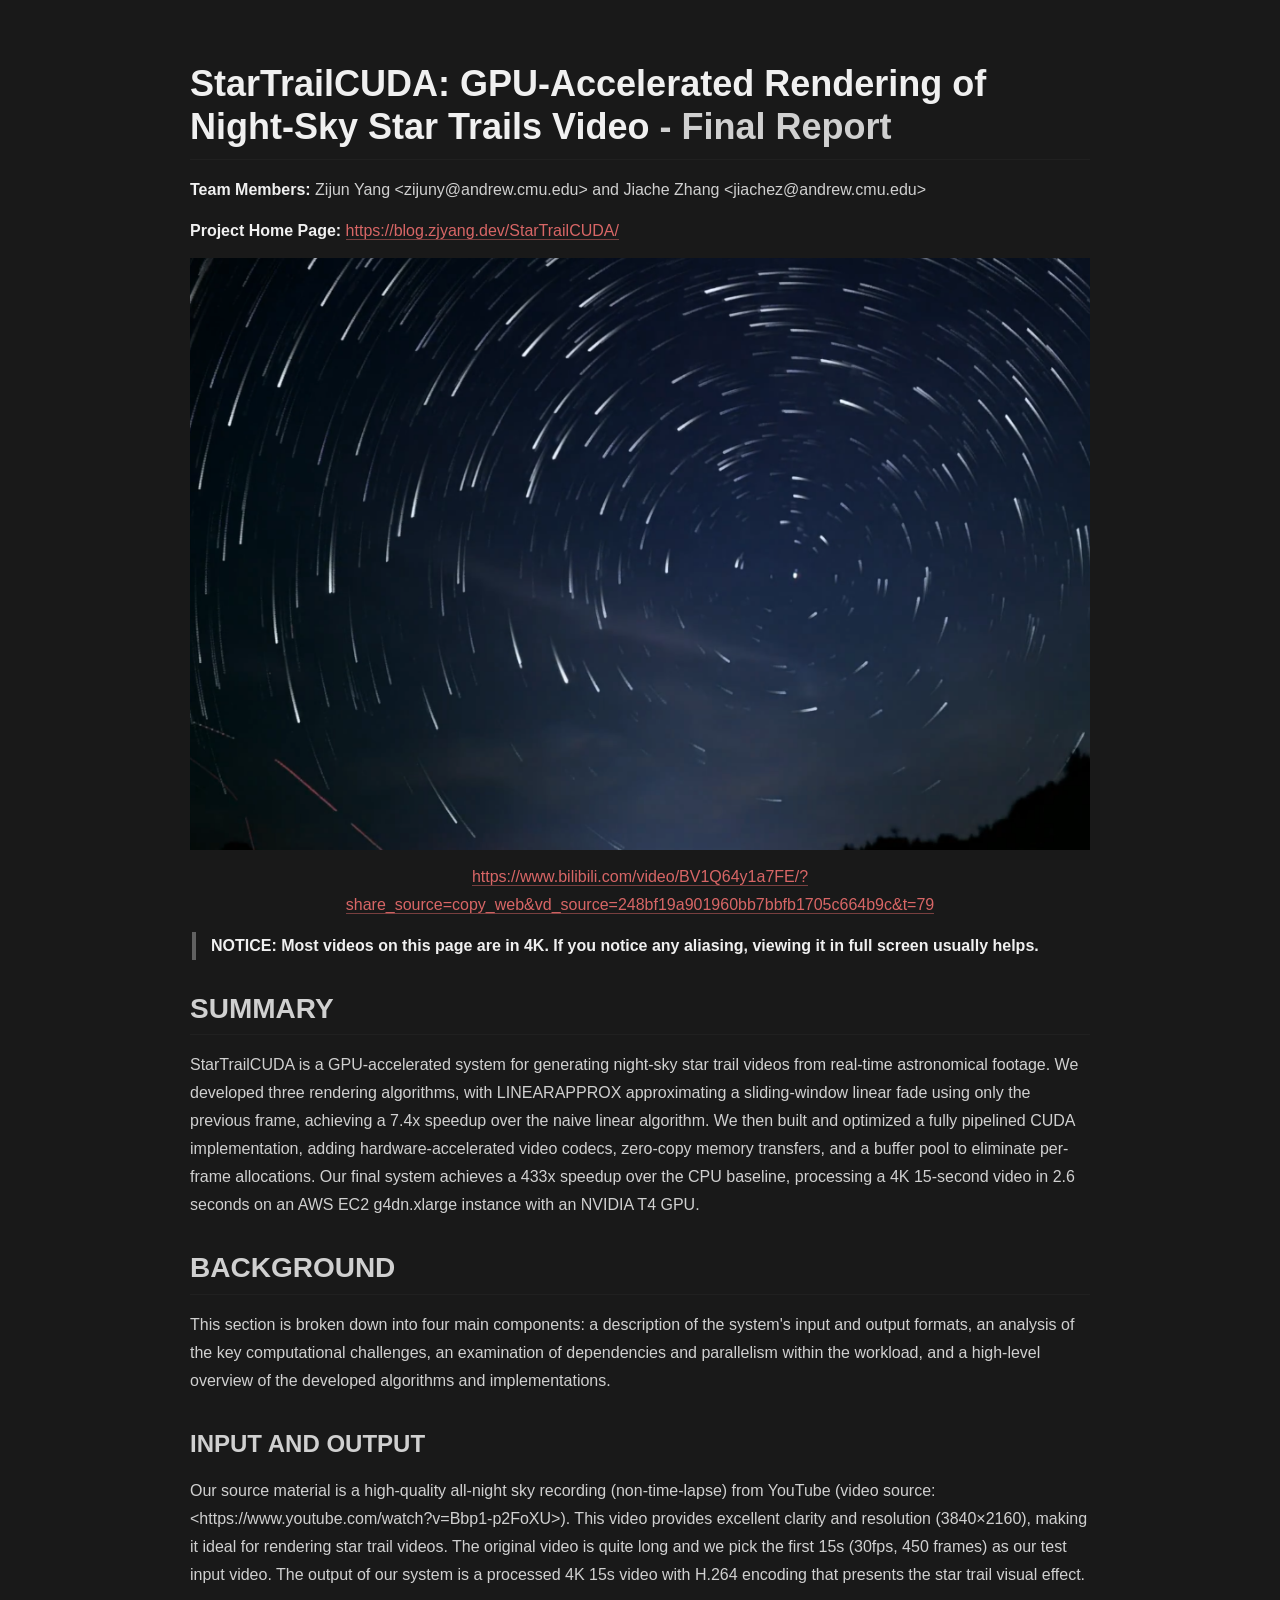
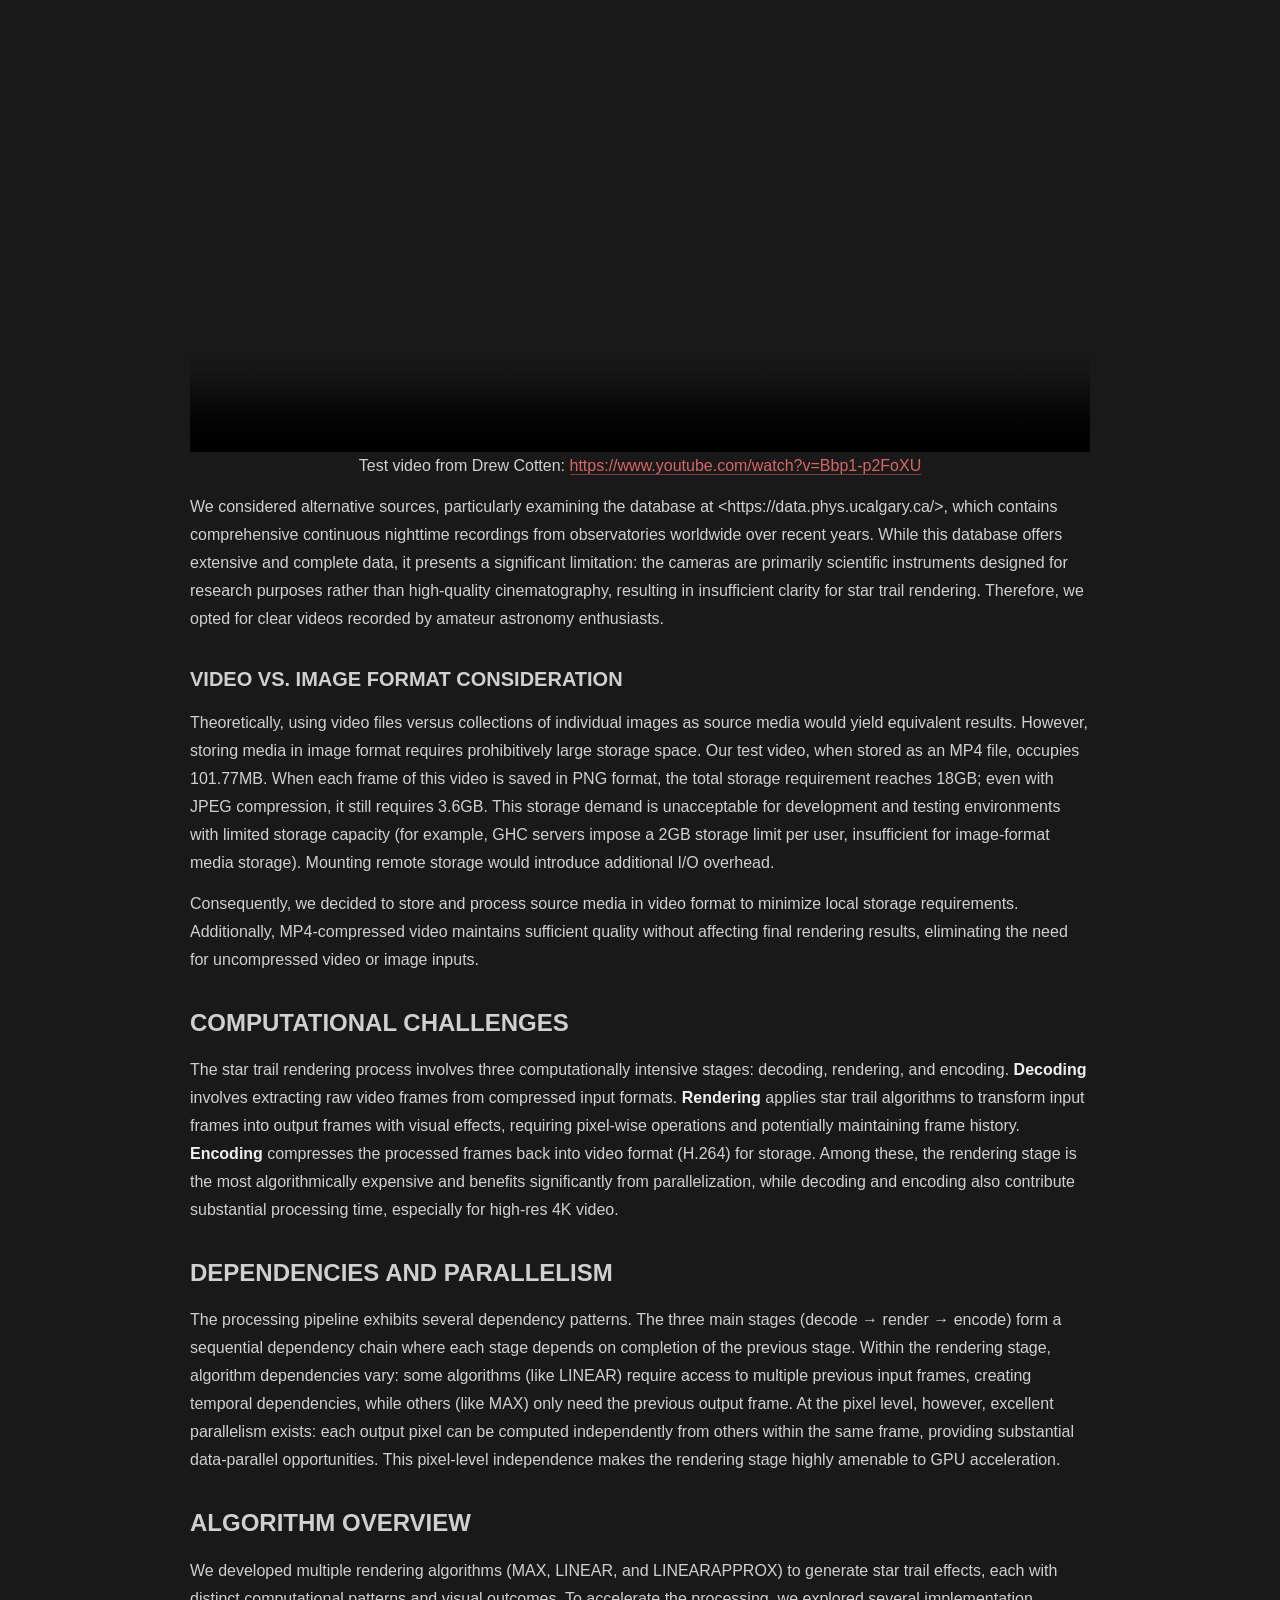
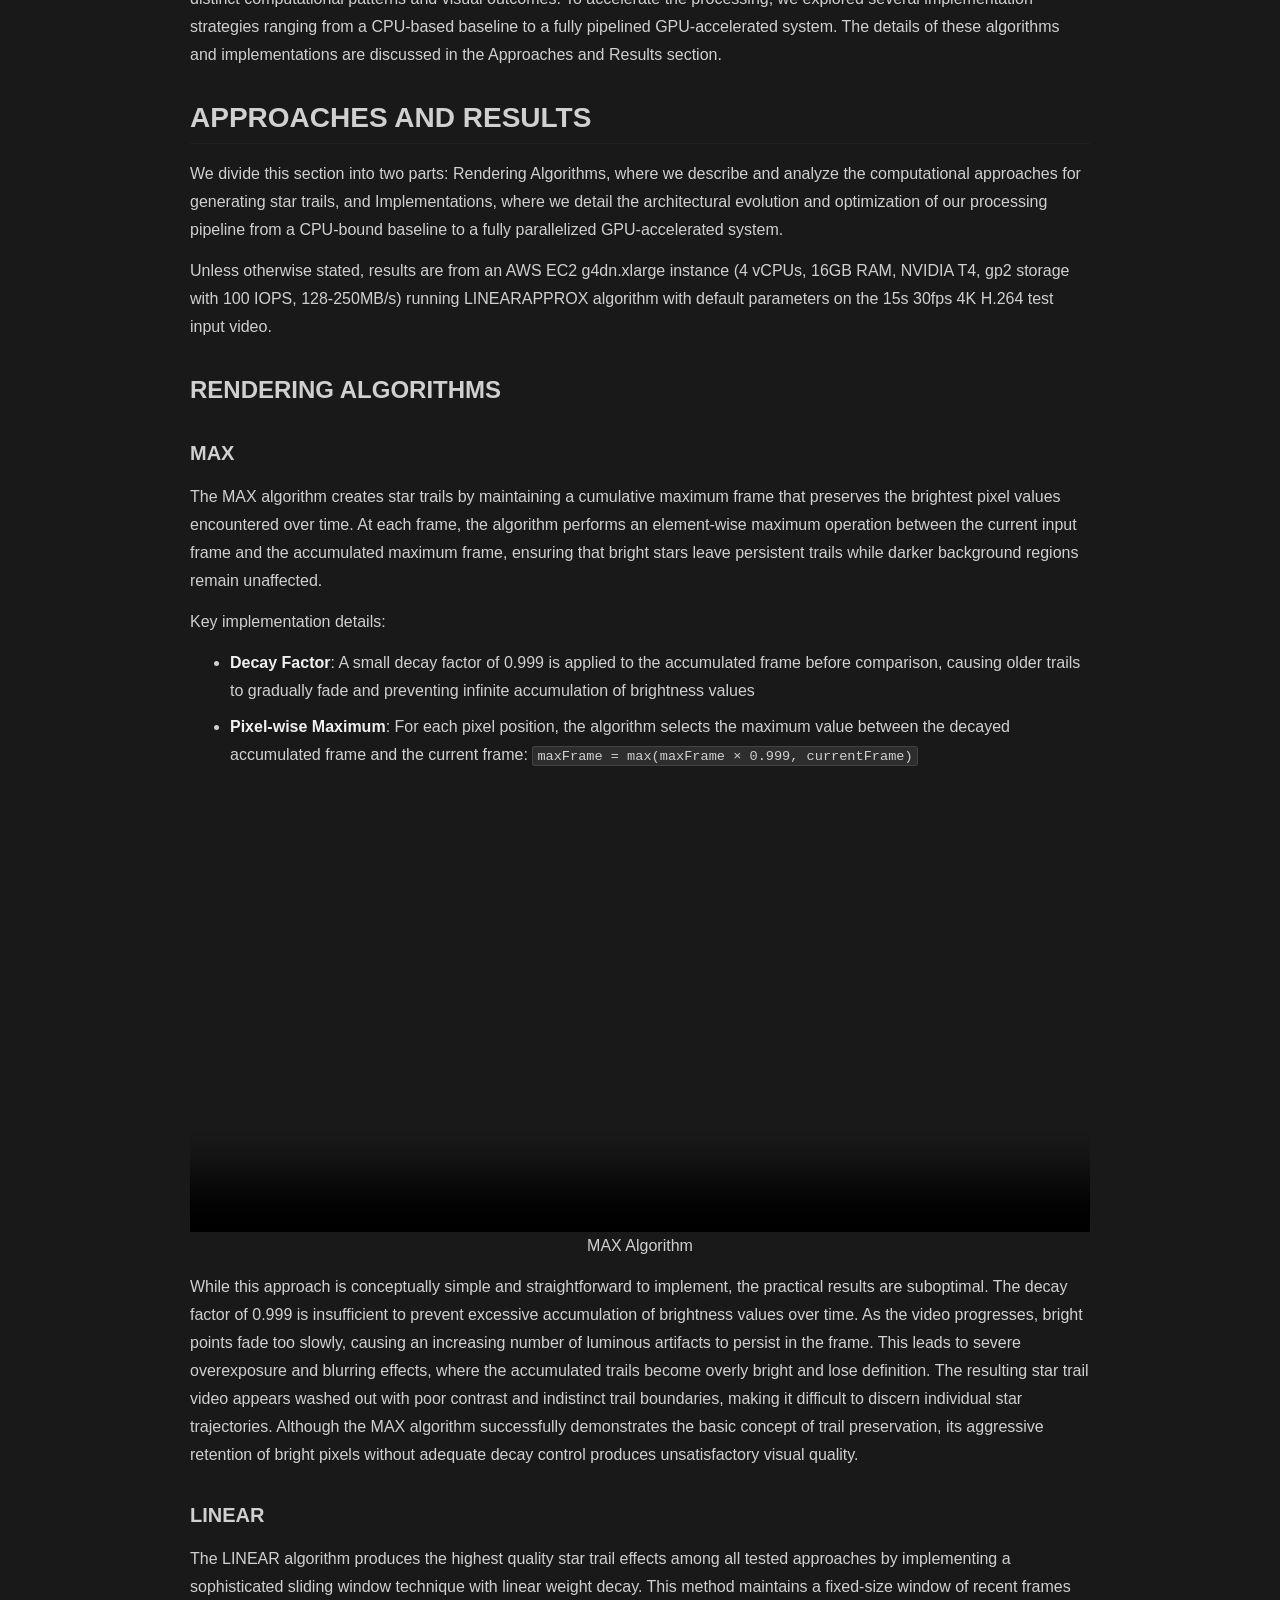
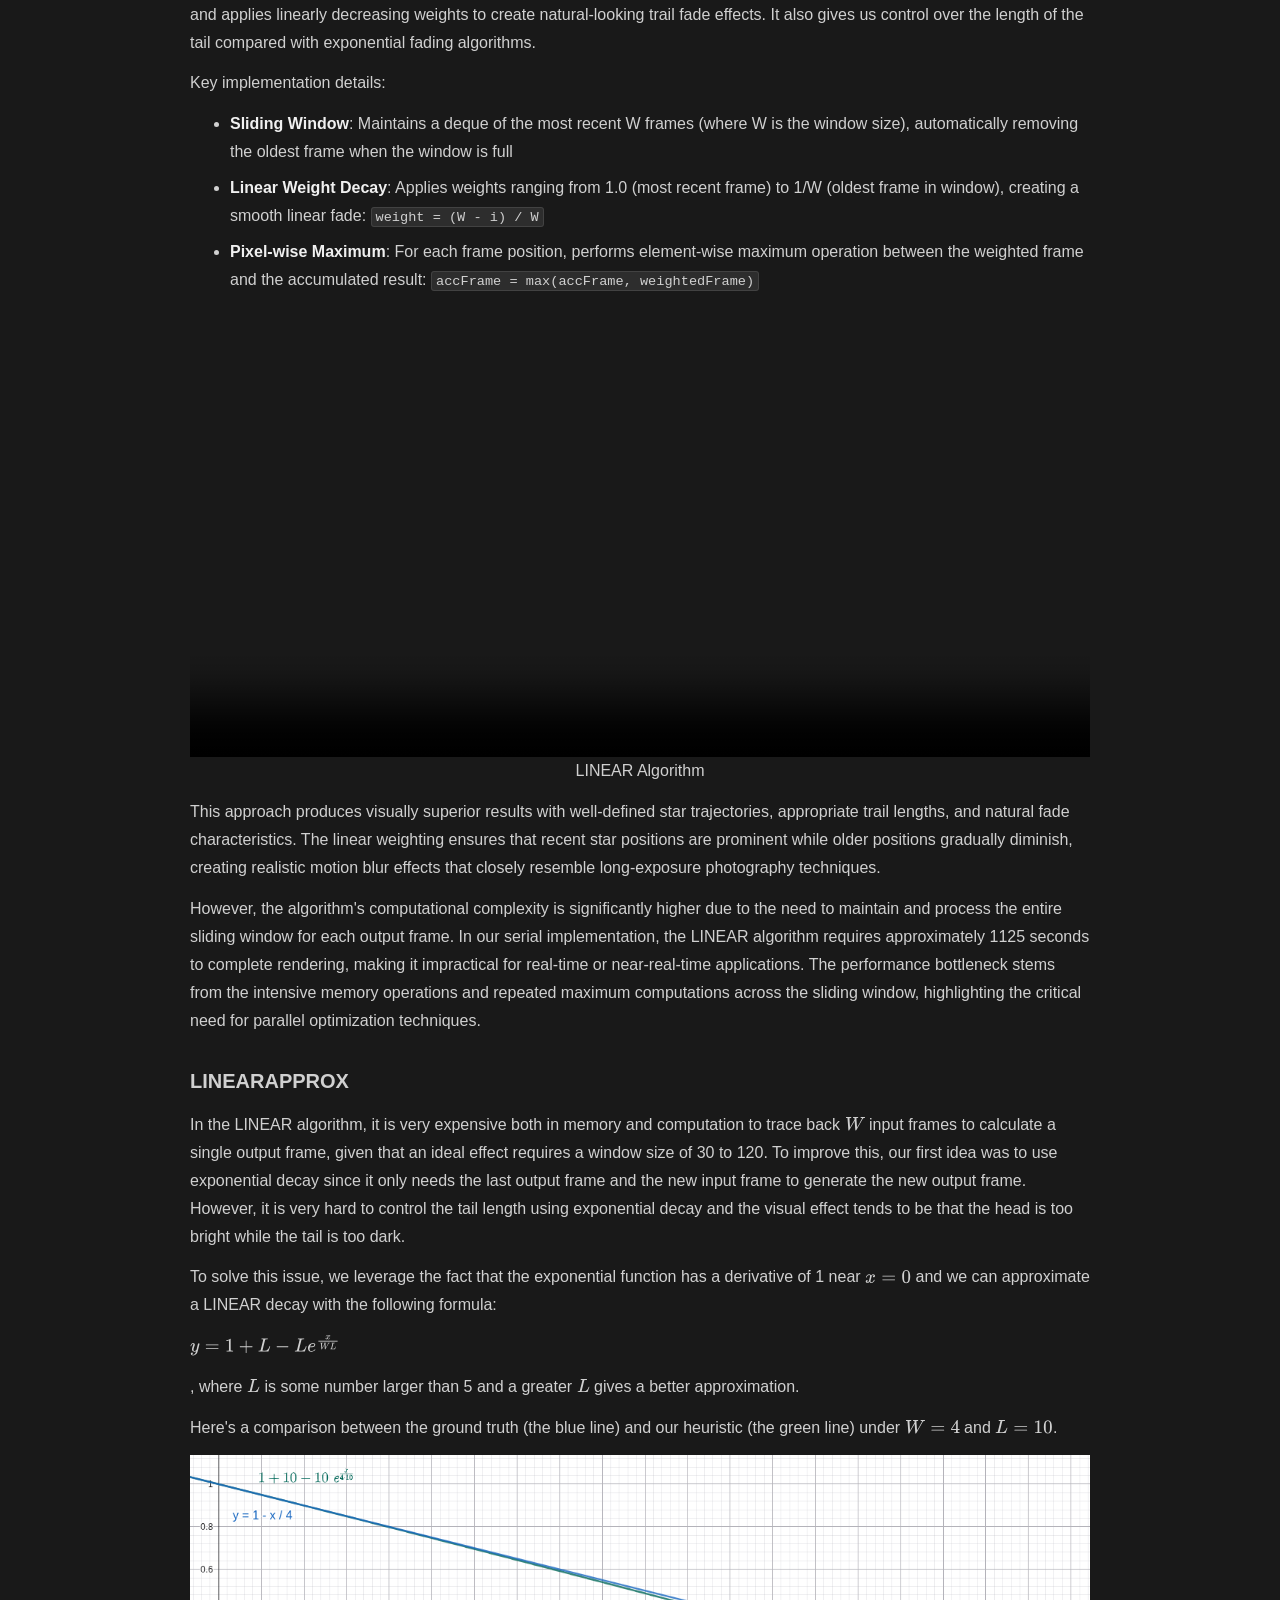
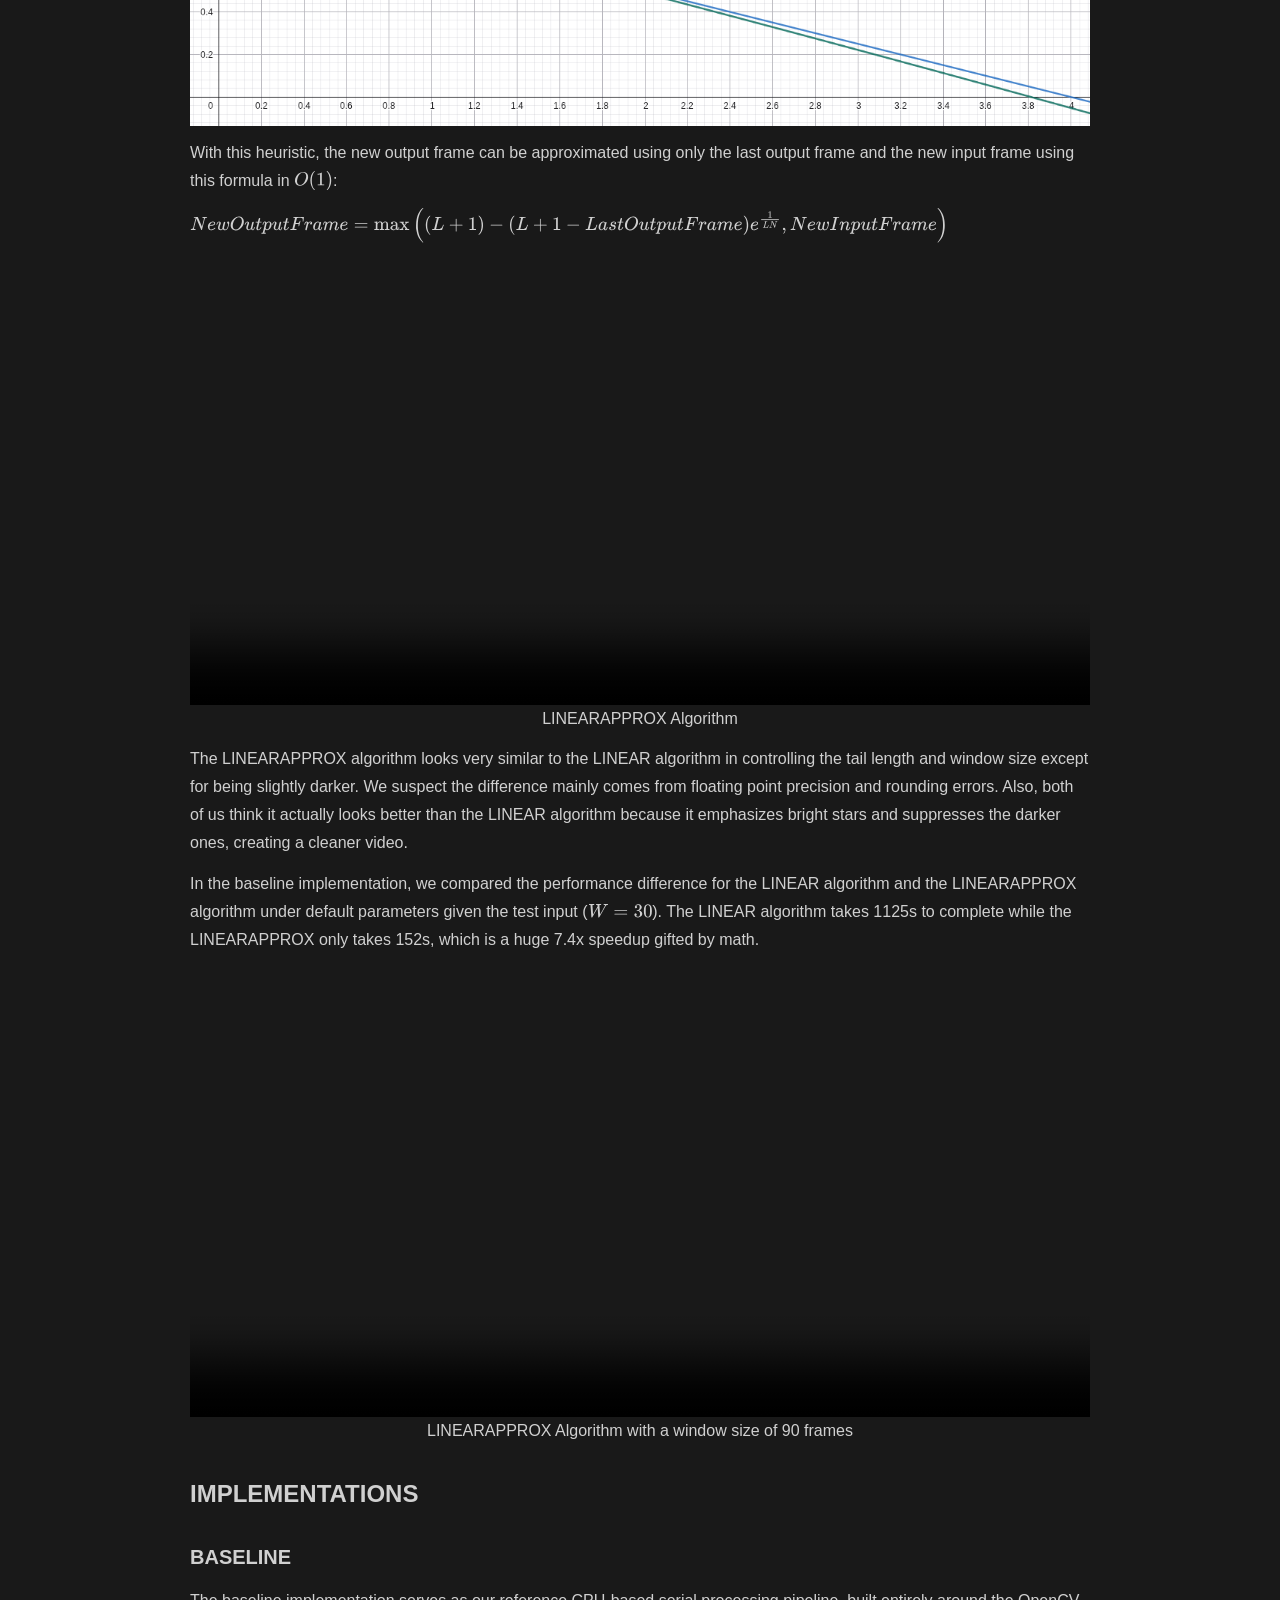
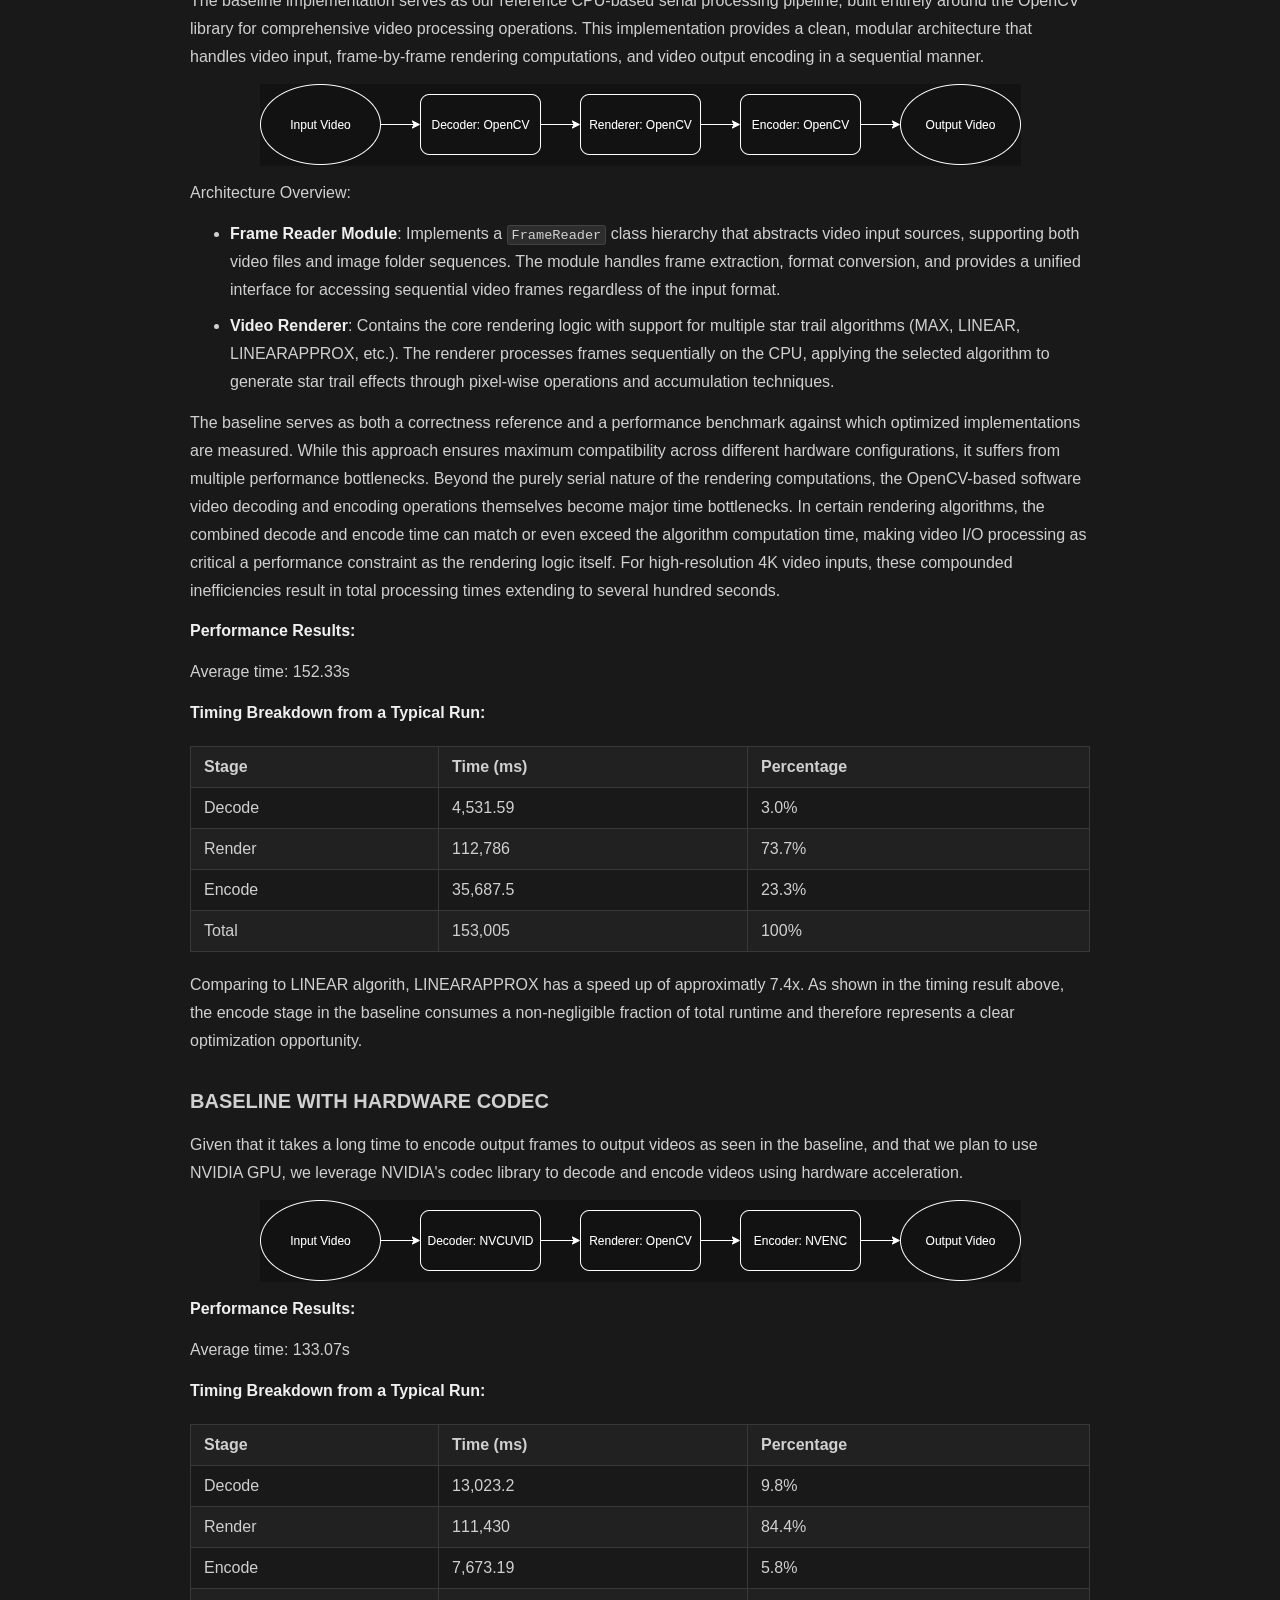
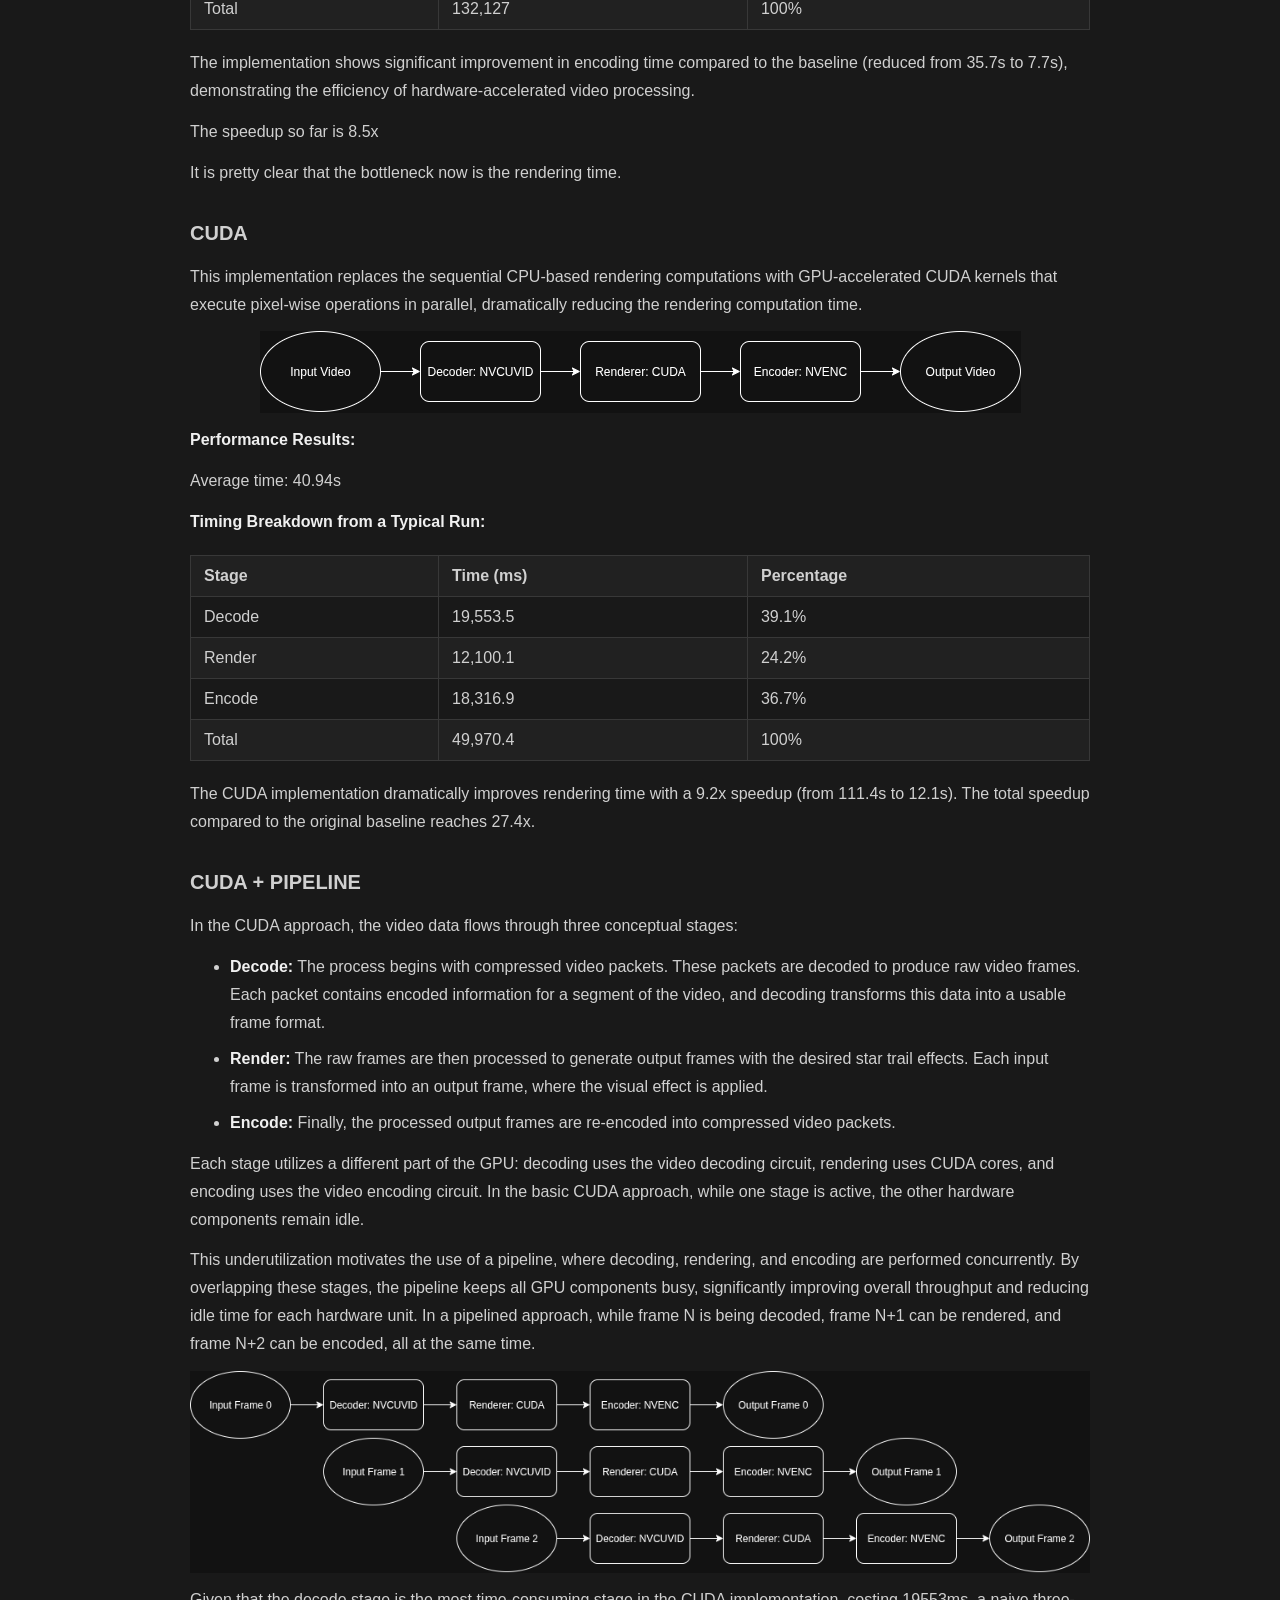
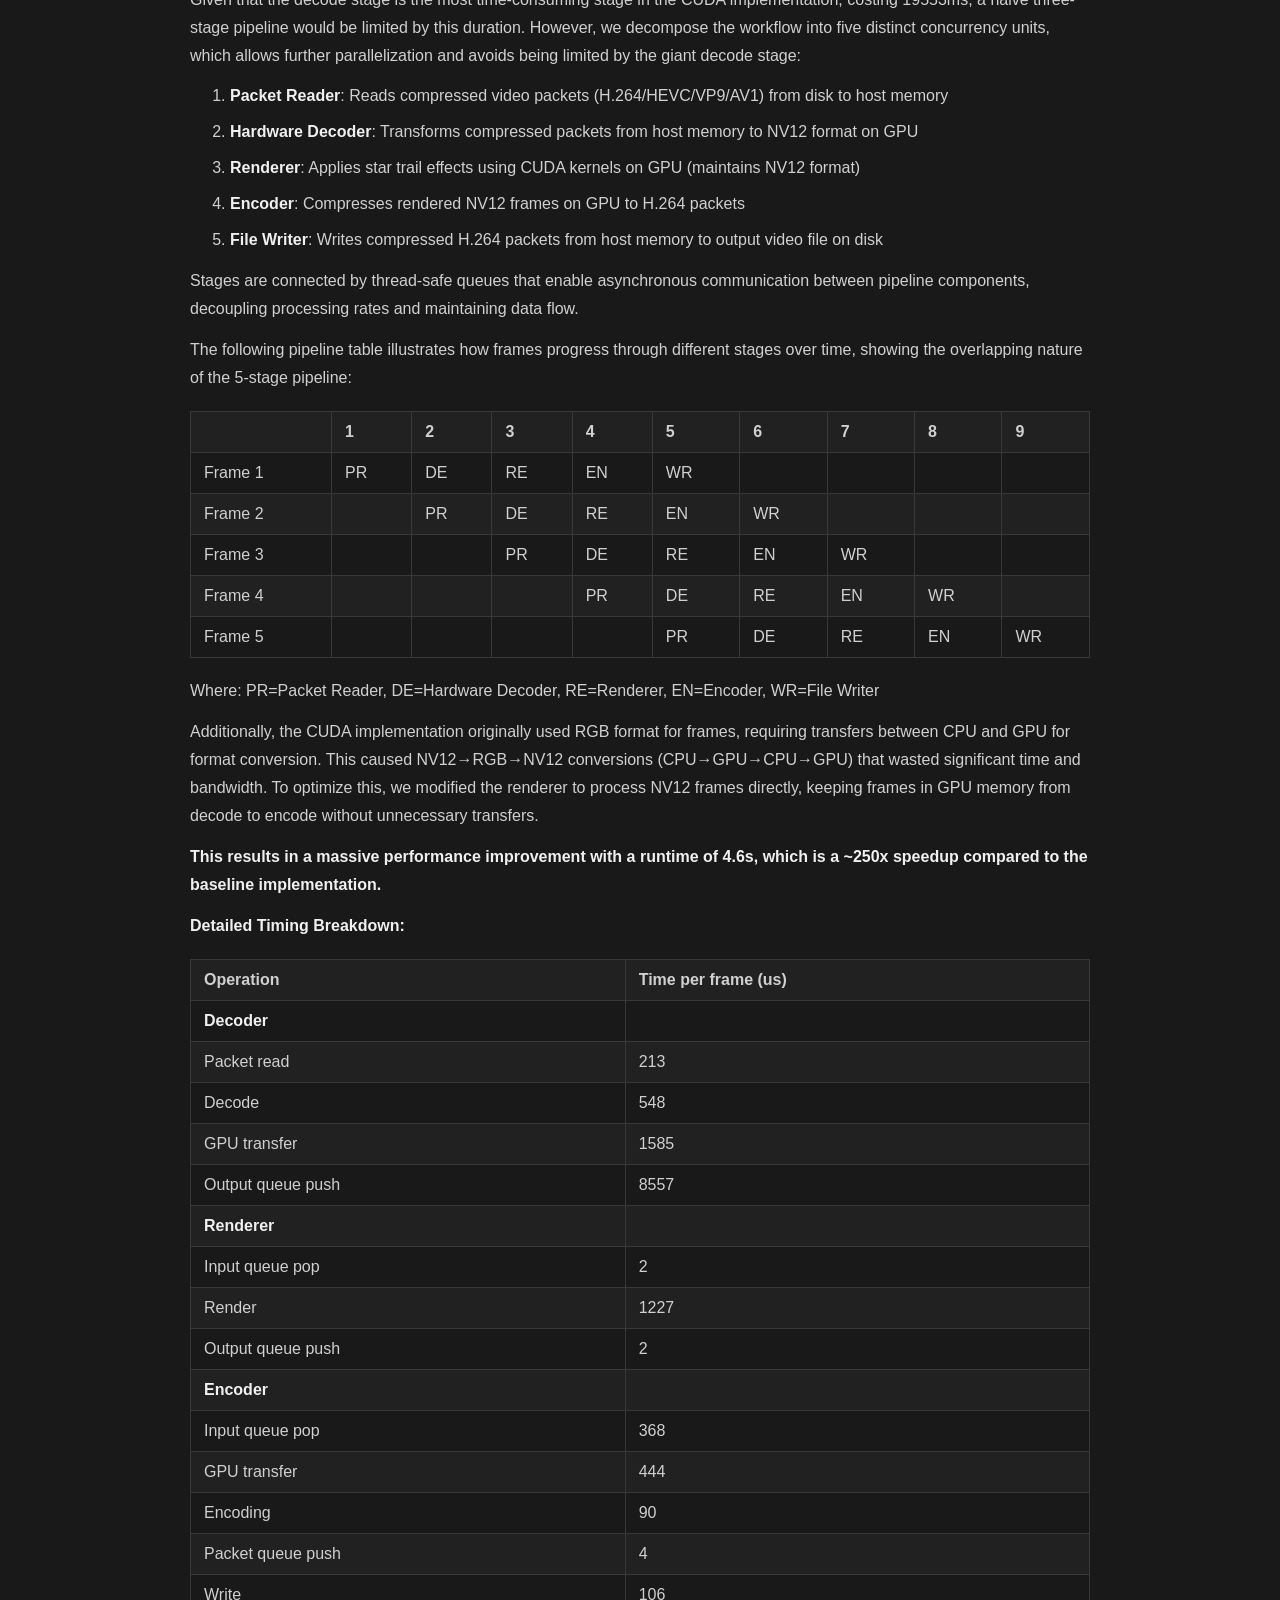
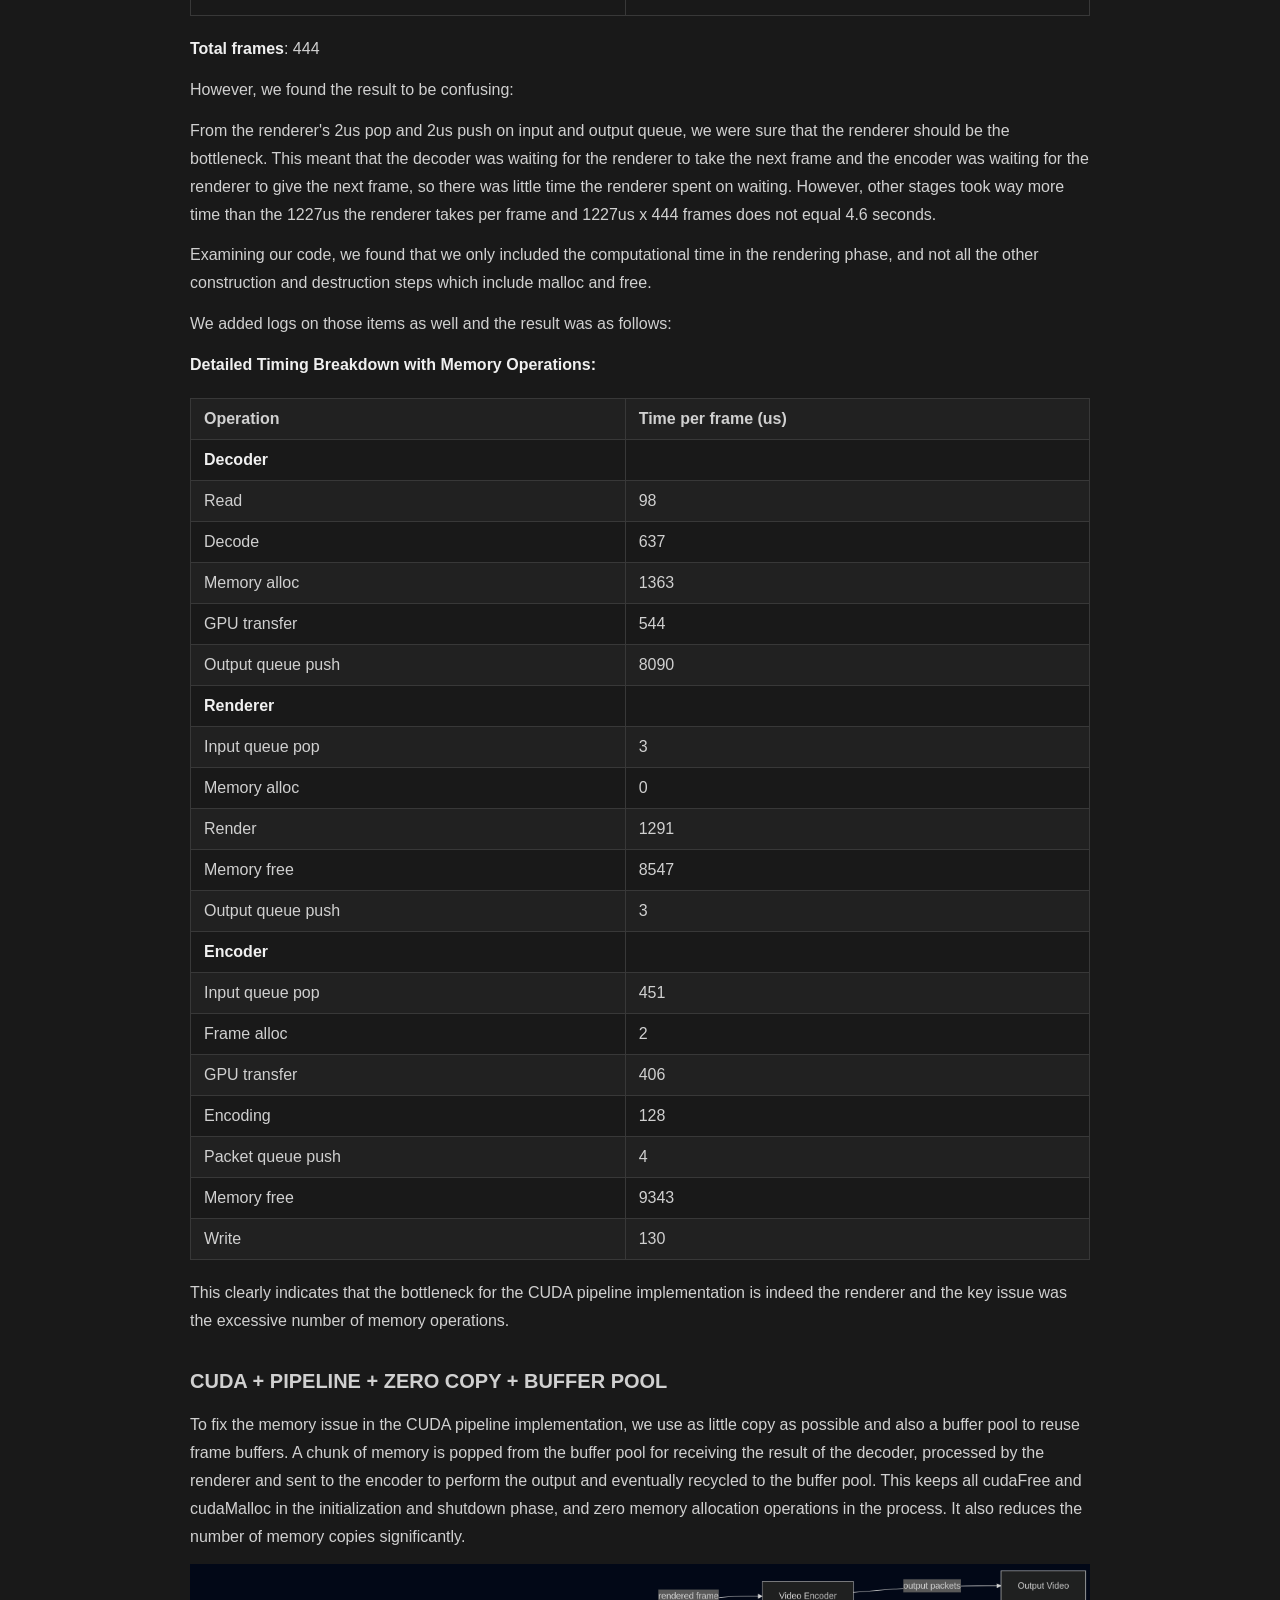
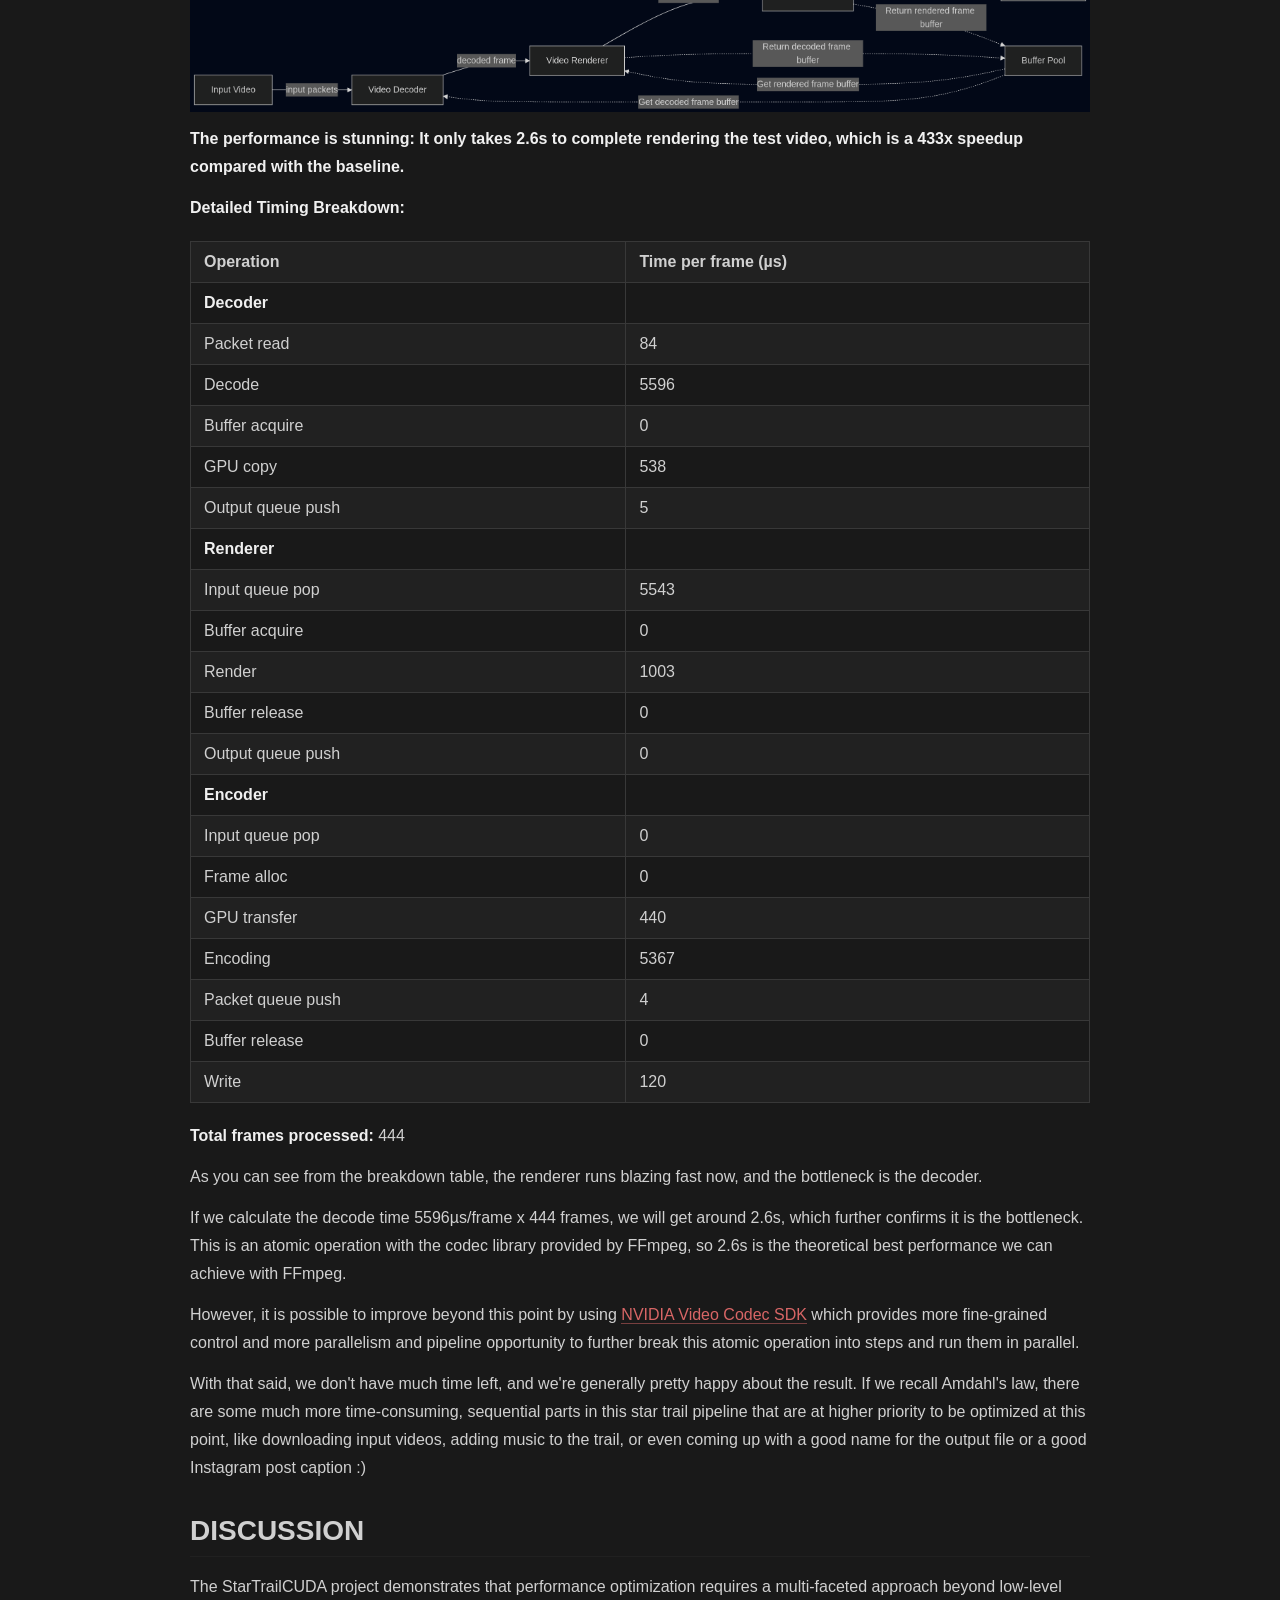
==== commit f2f049ea: "final: complete report" ====
--- a/docs/final_report.html
+++ b/docs/final_report.html
@@ -1175,22 +1175,21 @@
 <title>final_report</title>
 </head>
 <body class='typora-export'><div class='typora-export-content'>
-<div id='write'  class=''><h1 id='startrailcuda-gpu-accelerated-rendering-of-night-sky-star-trails-video---milestone-report'><strong><span>StarTrailCUDA: GPU-Accelerated Rendering of Night-Sky Star Trails Video</span></strong><span> - Milestone Report</span></h1><p><strong><span>Team Members:</span></strong><span> Zijun Yang &lt;zijuny@andrew.cmu.edu&gt; and Jiache Zhang &lt;jiachez@andrew.cmu.edu&gt;</span></p><p><strong><span>Project Home Page:</span></strong><span> </span><a href='https://blog.zjyang.dev/StarTrailCUDA/'><span>https://blog.zjyang.dev/StarTrailCUDA/</span></a></p><p><img src="./project_proposal.assets/image-20251117192727072.png" alt="image-20251117192727072"></p><center><a href="https://www.bilibili.com/video/BV1Q64y1a7FE/?share_source=copy_web&vd_source=248bf19a901960bb7bbfb1705c664b9c&t=79">https://www.bilibili.com/video/BV1Q64y1a7FE/?share_source=copy_web&vd_source=248bf19a901960bb7bbfb1705c664b9c&t=79</a></center><h2 id='summary'><span>SUMMARY</span></h2><p><span>zjc</span></p><h2 id='background'><span>BACKGROUND</span></h2><p><span>zjc</span></p><h2 id='approaches-and-results'><span>APPROACHES AND RESULTS</span></h2><h3 id='experiment-setup'><span>EXPERIMENT SETUP</span></h3><p><span>zjc</span></p><h3 id='rendering-algorithms'><span>RENDERING ALGORITHMS</span></h3><h4 id='max'><span>MAX</span></h4><p><span>zjc</span></p><h4 id='linear'><span>LINEAR</span></h4><p><span>zjc</span></p><h4 id='linearapprox'><span>LINEARAPPROX</span></h4><p><span>zjc</span></p><h3 id='implementations'><span>IMPLEMENTATIONS</span></h3><h4 id='baseline'><span>BASELINE</span></h4><p><span>zjc</span></p><h4 id='baseline-with-hardware-codec'><span>BASELINE WITH HARDWARE CODEC</span></h4><p><span>zjc</span></p><h4 id='cuda'><span>CUDA</span></h4><p><span>zjc</span></p><h4 id='cuda--pipeline'><span>CUDA + PIPELINE</span></h4><p><span>In the CUDA approach, the video data flows through three conceptual stages:</span></p><ul><li><p><strong><span>Decode:</span></strong><span> The process begins with compressed video packets. These packets are decoded to produce raw video frames. Each packet contains encoded information for a segment of the video, and decoding transforms this data into a usable frame format.</span></p></li><li><p><strong><span>Render:</span></strong><span> The raw frames are then processed to generate output frames with the desired star trail effects. Each input frame is transformed into an output frame, where the visual effect is applied.</span></p></li><li><p><strong><span>Encode:</span></strong><span> Finally, the processed output frames are re-encoded into compressed video packets.</span></p></li></ul><p><span>Each stage utilizes a different part of the GPU: decoding uses the video decoding circuit, rendering uses CUDA cores, and encoding uses the video encoding circuit. In the basic CUDA approach, while one stage is active, the other hardware components remain idle.</span></p><p><span>This underutilization motivates the use of a pipeline, where decoding, rendering, and encoding are performed concurrently. By overlapping these stages, the pipeline keeps all GPU components busy, significantly improving overall throughput and reducing idle time for each hardware unit. In a pipelined approach, while frame N is being decoded, frame N+1 can be rendered, and frame N+2 can be encoded, all at the same time.</span></p><p><img src="./final_report.assets/cuda_pipeline.png" alt="img"></p><p><span>Given that the decode stage is the most time-consuming stage in the CUDA implementation, costing 19553ms, a naive three-stage pipeline would be limited by this duration. However, we decompose the workflow into five distinct concurrency units, which allows further parallelization and avoids being limited by the giant decode stage:</span></p><ol start='' ><li><p><strong><span>Packet Reader</span></strong><span>: Reads compressed video packets (H.264/HEVC/VP9/AV1) from disk to host memory</span></p></li><li><p><strong><span>Hardware Decoder</span></strong><span>: Transforms compressed packets from host memory to NV12 format on GPU</span></p></li><li><p><strong><span>Renderer</span></strong><span>: Applies star trail effects using CUDA kernels on GPU (maintains NV12 format)</span></p></li><li><p><strong><span>Encoder</span></strong><span>: Compresses rendered NV12 frames on GPU to H.264 packets</span></p></li><li><p><strong><span>File Writer</span></strong><span>: Writes compressed H.264 packets from host memory to output video file on disk</span></p></li></ol><p><span>Stages are connected by thread-safe queues that enable asynchronous communication between pipeline components, decoupling processing rates and maintaining data flow.</span></p><p><span>The following pipeline table illustrates how frames progress through different stages over time, showing the overlapping nature of the 5-stage pipeline:</span></p><figure class='table-figure'><table><thead><tr><th>&nbsp;</th><th><span>1</span></th><th><span>2</span></th><th><span>3</span></th><th><span>4</span></th><th><span>5</span></th><th><span>6</span></th><th><span>7</span></th><th><span>8</span></th><th><span>9</span></th></tr></thead><tbody><tr><td><span>Frame 1</span></td><td><span>PR</span></td><td><span>DE</span></td><td><span>RE</span></td><td><span>EN</span></td><td><span>WR</span></td><td>&nbsp;</td><td>&nbsp;</td><td>&nbsp;</td><td>&nbsp;</td></tr><tr><td><span>Frame 2</span></td><td>&nbsp;</td><td><span>PR</span></td><td><span>DE</span></td><td><span>RE</span></td><td><span>EN</span></td><td><span>WR</span></td><td>&nbsp;</td><td>&nbsp;</td><td>&nbsp;</td></tr><tr><td><span>Frame 3</span></td><td>&nbsp;</td><td>&nbsp;</td><td><span>PR</span></td><td><span>DE</span></td><td><span>RE</span></td><td><span>EN</span></td><td><span>WR</span></td><td>&nbsp;</td><td>&nbsp;</td></tr><tr><td><span>Frame 4</span></td><td>&nbsp;</td><td>&nbsp;</td><td>&nbsp;</td><td><span>PR</span></td><td><span>DE</span></td><td><span>RE</span></td><td><span>EN</span></td><td><span>WR</span></td><td>&nbsp;</td></tr><tr><td><span>Frame 5</span></td><td>&nbsp;</td><td>&nbsp;</td><td>&nbsp;</td><td>&nbsp;</td><td><span>PR</span></td><td><span>DE</span></td><td><span>RE</span></td><td><span>EN</span></td><td><span>WR</span></td></tr></tbody></table></figure><p><span>Where: PR=Packet Reader, DE=Hardware Decoder, RE=Renderer, EN=Encoder, WR=File Writer</span></p><p><span>Additionally, the CUDA implementation originally used RGB format for frames, requiring transfers between CPU and GPU for format conversion. This caused NV12→RGB→NV12 conversions (CPU→GPU→CPU→GPU) that wasted significant time and bandwidth. To optimize this, we modified the renderer to process NV12 frames directly, keeping frames in GPU memory from decode to encode without unnecessary transfers.</span></p><p><strong><span>This results in a massive performance improvement with a runtime of 4.6s, which is a ~250x speedup compared to the baseline implementation.</span></strong></p><p><strong><span>Detailed Timing Breakdown:</span></strong></p><figure class='table-figure'><table><thead><tr><th><span>Operation</span></th><th><span>Time per frame (us)</span></th></tr></thead><tbody><tr><td><strong><span>Decoder</span></strong></td><td>&nbsp;</td></tr><tr><td><span>Packet read</span></td><td><span>213</span></td></tr><tr><td><span>Decode</span></td><td><span>548</span></td></tr><tr><td><span>GPU transfer</span></td><td><span>1585</span></td></tr><tr><td><span>Output queue push</span></td><td><span>8557</span></td></tr><tr><td><strong><span>Renderer</span></strong></td><td>&nbsp;</td></tr><tr><td><span>Input queue pop</span></td><td><span>2</span></td></tr><tr><td><span>Render</span></td><td><span>1227</span></td></tr><tr><td><span>Output queue push</span></td><td><span>2</span></td></tr><tr><td><strong><span>Encoder</span></strong></td><td>&nbsp;</td></tr><tr><td><span>Input queue pop</span></td><td><span>368</span></td></tr><tr><td><span>GPU transfer</span></td><td><span>444</span></td></tr><tr><td><span>Encoding</span></td><td><span>90</span></td></tr><tr><td><span>Packet queue push</span></td><td><span>4</span></td></tr><tr><td><span>Write</span></td><td><span>106</span></td></tr></tbody></table></figure><p><strong><span>Total frames</span></strong><span>: 444</span></p><p><span>However, we found the result to be confusing:</span></p><p><span>From the renderer&#39;s 2us pop and 2us push on input and output queue, we were sure that the renderer should be the bottleneck. This meant that the decoder was waiting for the renderer to take the next frame and the encoder was waiting for the renderer to give the next frame, so there was little time the renderer spent on waiting. However, other stages took way more time than the 1227us the renderer takes per frame and 1227us x 444 frames does not equal 4.6 seconds.</span></p><p><span>Examining our code, we found that we only included the computational time in the rendering phase, and not all the other construction and destruction steps which include malloc and free.</span></p><p><span>We added logs on those items as well and the result was as follows:</span></p><p><strong><span>Detailed Timing Breakdown with Memory Operations:</span></strong></p><figure class='table-figure'><table><thead><tr><th><span>Operation</span></th><th><span>Time per frame (us)</span></th></tr></thead><tbody><tr><td><strong><span>Decoder</span></strong></td><td>&nbsp;</td></tr><tr><td><span>Read</span></td><td><span>98</span></td></tr><tr><td><span>Decode</span></td><td><span>637</span></td></tr><tr><td><span>Memory alloc</span></td><td><span>1363</span></td></tr><tr><td><span>GPU transfer</span></td><td><span>544</span></td></tr><tr><td><span>Output queue push</span></td><td><span>8090</span></td></tr><tr><td><strong><span>Renderer</span></strong></td><td>&nbsp;</td></tr><tr><td><span>Input queue pop</span></td><td><span>3</span></td></tr><tr><td><span>Memory alloc</span></td><td><span>0</span></td></tr><tr><td><span>Render</span></td><td><span>1291</span></td></tr><tr><td><span>Memory free</span></td><td><span>8547</span></td></tr><tr><td><span>Output queue push</span></td><td><span>3</span></td></tr><tr><td><strong><span>Encoder</span></strong></td><td>&nbsp;</td></tr><tr><td><span>Input queue pop</span></td><td><span>451</span></td></tr><tr><td><span>Frame alloc</span></td><td><span>2</span></td></tr><tr><td><span>GPU transfer</span></td><td><span>406</span></td></tr><tr><td><span>Encoding</span></td><td><span>128</span></td></tr><tr><td><span>Packet queue push</span></td><td><span>4</span></td></tr><tr><td><span>Memory free</span></td><td><span>9343</span></td></tr><tr><td><span>Write</span></td><td><span>130</span></td></tr></tbody></table></figure><p><span>This clearly indicates that the bottleneck for the CUDA pipeline implementation is indeed the renderer and the key issue was the excessive number of memory operations.</span></p><h4 id='cuda--pipeline--zero-copy--buffer-pool'><span>CUDA + PIPELINE + ZERO COPY + BUFFER POOL</span></h4><p><span>To fix the memory issue in the CUDA pipeline implementation, we use as little copy as possible and also a buffer pool to reuse frame buffers. A chunk of memory is popped from the buffer pool for receiving the result of the decoder, processed by the renderer and sent to the encoder to perform the output and eventually recycled to the buffer pool. This keeps all cudaFree and cudaMalloc in the initialization and shutdown phase, and zero memory allocation operations in the process. It also reduces the number of memory copies significantly.</span></p><p><img src="./final_report.assets/buffer_pool.png"></p><p><strong><span>The performance is stunning: It only takes 2.6s to complete rendering the test video, which is a 433x speedup compared with the baseline.</span></strong></p><p><strong><span>Detailed Timing Breakdown:</span></strong></p><figure class='table-figure'><table><thead><tr><th style='text-align:left;' ><span>Operation</span></th><th style='text-align:left;' ><span>Time per frame (µs)</span></th></tr></thead><tbody><tr><td style='text-align:left;' ><strong><span>Decoder</span></strong></td><td style='text-align:left;' >&nbsp;</td></tr><tr><td style='text-align:left;' ><span>Packet read</span></td><td style='text-align:left;' ><span>84</span></td></tr><tr><td style='text-align:left;' ><span>Decode</span></td><td style='text-align:left;' ><span>5596</span></td></tr><tr><td style='text-align:left;' ><span>Buffer acquire</span></td><td style='text-align:left;' ><span>0</span></td></tr><tr><td style='text-align:left;' ><span>GPU copy</span></td><td style='text-align:left;' ><span>538</span></td></tr><tr><td style='text-align:left;' ><span>Output queue push</span></td><td style='text-align:left;' ><span>5</span></td></tr><tr><td style='text-align:left;' ><strong><span>Renderer</span></strong></td><td style='text-align:left;' >&nbsp;</td></tr><tr><td style='text-align:left;' ><span>Input queue pop</span></td><td style='text-align:left;' ><span>5543</span></td></tr><tr><td style='text-align:left;' ><span>Buffer acquire</span></td><td style='text-align:left;' ><span>0</span></td></tr><tr><td style='text-align:left;' ><span>Render</span></td><td style='text-align:left;' ><span>1003</span></td></tr><tr><td style='text-align:left;' ><span>Buffer release</span></td><td style='text-align:left;' ><span>0</span></td></tr><tr><td style='text-align:left;' ><span>Output queue push</span></td><td style='text-align:left;' ><span>0</span></td></tr><tr><td style='text-align:left;' ><strong><span>Encoder</span></strong></td><td style='text-align:left;' >&nbsp;</td></tr><tr><td style='text-align:left;' ><span>Input queue pop</span></td><td style='text-align:left;' ><span>0</span></td></tr><tr><td style='text-align:left;' ><span>Frame alloc</span></td><td style='text-align:left;' ><span>0</span></td></tr><tr><td style='text-align:left;' ><span>GPU transfer</span></td><td style='text-align:left;' ><span>440</span></td></tr><tr><td style='text-align:left;' ><span>Encoding</span></td><td style='text-align:left;' ><span>5367</span></td></tr><tr><td style='text-align:left;' ><span>Packet queue push</span></td><td style='text-align:left;' ><span>4</span></td></tr><tr><td style='text-align:left;' ><span>Buffer release</span></td><td style='text-align:left;' ><span>0</span></td></tr><tr><td style='text-align:left;' ><span>Write</span></td><td style='text-align:left;' ><span>120</span></td></tr></tbody></table></figure><p><strong><span>Total frames processed:</span></strong><span> 444</span></p><p><span>As you can see from the breakdown table, the renderer runs blazing fast now, and the bottleneck is the decoder.</span>
-<span>If we calculate the decode time 5596µs/frame x 444 frames, we will get around 2.6s, which further confirms it is the bottleneck. This is an atomic operation with the codec library provided by FFmpeg, so 2.6s is the theoretical best performance we can achieve with FFmpeg.</span></p><p><span>However, it is possible to improve beyond this point by using </span><a href='https://developer.nvidia.com/video-codec-sdk'><span>NVIDIA Video Codec SDK</span></a><span> which provides more fine-grained control and more parallelism and pipeline opportunity to further break this atomic operation into steps and run them in parallel.</span></p><p><span>With that said, we don&#39;t have much time left, and we&#39;re generally pretty happy about the result. If we recall Amdahl&#39;s law, there are some much more time-consuming, sequential parts in this star trail pipeline that are at higher priority to be optimized at this point, like downloading input videos, adding music to the trail, or even coming up with a good name for the output file or a good Instagram post caption :)</span></p><h2 id='list-of-work-by-each-student-and-distribution-of-total-credit'><span>LIST OF WORK BY EACH STUDENT AND DISTRIBUTION OF TOTAL CREDIT</span></h2><figure class='table-figure'><table><thead><tr><th><span>Task</span></th><th><span>Assigned To</span></th></tr></thead><tbody><tr><td><strong><span>Exploring rendering algorithms</span></strong></td><td>&nbsp;</td></tr><tr><td><span>MAX</span></td><td><span>Jiache Zhang</span></td></tr><tr><td><span>AVERAGE</span></td><td><span>Jiache Zhang</span></td></tr><tr><td><span>EXPONENTIAL</span></td><td><span>Jiache Zhang</span></td></tr><tr><td><span>LINEAR</span></td><td><span>Jiache Zhang</span></td></tr><tr><td><span>LINEARAPPROX</span></td><td><span>Zijun Yang</span></td></tr><tr><td><strong><span>Implementations</span></strong></td><td>&nbsp;</td></tr><tr><td><span>Baseline</span></td><td><span>Jiache Zhang</span></td></tr><tr><td><span>Baseline with hardware codec</span></td><td><span>Jiache Zhang, Zijun Yang</span></td></tr><tr><td><span>CUDA</span></td><td><span>Zijun Yang</span></td></tr><tr><td><span>CUDA + pipeline</span></td><td><span>Zijun Yang</span></td></tr><tr><td><span>CUDA + pipeline + zero copy + buffer pool</span></td><td><span>Zijun Yang, Jiache Zhang</span></td></tr><tr><td><strong><span>Brainstorming, testing and documenting</span></strong></td><td><span>Zijun Yang, Jiache Zhang</span></td></tr></tbody></table></figure><p><span>Credit should be distributed 50-50.</span></p><p>&nbsp;</p><p>&nbsp;</p><p>&nbsp;</p><p>&nbsp;</p><p>&nbsp;</p><p>&nbsp;</p><p>&nbsp;</p><p>&nbsp;</p><p>&nbsp;</p><p>&nbsp;</p><p>&nbsp;</p><p>&nbsp;</p><p>&nbsp;</p><p>&nbsp;</p><p>&nbsp;</p><p>&nbsp;</p><p>&nbsp;</p><p>&nbsp;</p><p><span>milestone:</span></p><p>&nbsp;</p><hr /><h2 id='list-of-work-completed-so-far'><span>LIST OF WORK COMPLETED SO FAR</span></h2><p><span>We explored different star trail algorithms:</span></p><ul><li><p><span>MAX: The MAX algorithm maintains an accumulated per-pixel maximum with a small decay so that bright pixels persist as trails. (Jiache Zhang)</span></p></li><li><p><span>AVERAGE: The AVERAGE algorithm sums frames within a sliding window and outputs the per-pixel average, equally combining recent frames. (Jiache Zhang)</span></p></li><li><p><span>EXPONENTIAL: The EXPONENTIAL algorithm maintains an exponential moving average of frames (</span><mjx-container class="MathJax" jax="SVG" style="position: relative;"><svg xmlns="http://www.w3.org/2000/svg" width="30.489ex" height="2.262ex" role="img" focusable="false" viewBox="0 -750 13476.3 1000" xmlns:xlink="http://www.w3.org/1999/xlink" aria-hidden="true" style="vertical-align: -0.566ex;"><defs><path id="MJX-15-TEX-N-61" d="M137 305T115 305T78 320T63 359Q63 394 97 421T218 448Q291 448 336 416T396 340Q401 326 401 309T402 194V124Q402 76 407 58T428 40Q443 40 448 56T453 109V145H493V106Q492 66 490 59Q481 29 455 12T400 -6T353 12T329 54V58L327 55Q325 52 322 49T314 40T302 29T287 17T269 6T247 -2T221 -8T190 -11Q130 -11 82 20T34 107Q34 128 41 147T68 188T116 225T194 253T304 268H318V290Q318 324 312 340Q290 411 215 411Q197 411 181 410T156 406T148 403Q170 388 170 359Q170 334 154 320ZM126 106Q126 75 150 51T209 26Q247 26 276 49T315 109Q317 116 318 175Q318 233 317 233Q309 233 296 232T251 223T193 203T147 166T126 106Z"></path><path id="MJX-15-TEX-N-63" d="M370 305T349 305T313 320T297 358Q297 381 312 396Q317 401 317 402T307 404Q281 408 258 408Q209 408 178 376Q131 329 131 219Q131 137 162 90Q203 29 272 29Q313 29 338 55T374 117Q376 125 379 127T395 129H409Q415 123 415 120Q415 116 411 104T395 71T366 33T318 2T249 -11Q163 -11 99 53T34 214Q34 318 99 383T250 448T370 421T404 357Q404 334 387 320Z"></path><path id="MJX-15-TEX-N-3D" d="M56 347Q56 360 70 367H707Q722 359 722 347Q722 336 708 328L390 327H72Q56 332 56 347ZM56 153Q56 168 72 173H708Q722 163 722 153Q722 140 707 133H70Q56 140 56 153Z"></path><path id="MJX-15-TEX-N-28" d="M94 250Q94 319 104 381T127 488T164 576T202 643T244 695T277 729T302 750H315H319Q333 750 333 741Q333 738 316 720T275 667T226 581T184 443T167 250T184 58T225 -81T274 -167T316 -220T333 -241Q333 -250 318 -250H315H302L274 -226Q180 -141 137 -14T94 250Z"></path><path id="MJX-15-TEX-N-31" d="M213 578L200 573Q186 568 160 563T102 556H83V602H102Q149 604 189 617T245 641T273 663Q275 666 285 666Q294 666 302 660V361L303 61Q310 54 315 52T339 48T401 46H427V0H416Q395 3 257 3Q121 3 100 0H88V46H114Q136 46 152 46T177 47T193 50T201 52T207 57T213 61V578Z"></path><path id="MJX-15-TEX-N-2212" d="M84 237T84 250T98 270H679Q694 262 694 250T679 230H98Q84 237 84 250Z"></path><path id="MJX-15-TEX-I-1D6FC" d="M34 156Q34 270 120 356T309 442Q379 442 421 402T478 304Q484 275 485 237V208Q534 282 560 374Q564 388 566 390T582 393Q603 393 603 385Q603 376 594 346T558 261T497 161L486 147L487 123Q489 67 495 47T514 26Q528 28 540 37T557 60Q559 67 562 68T577 70Q597 70 597 62Q597 56 591 43Q579 19 556 5T512 -10H505Q438 -10 414 62L411 69L400 61Q390 53 370 41T325 18T267 -2T203 -11Q124 -11 79 39T34 156ZM208 26Q257 26 306 47T379 90L403 112Q401 255 396 290Q382 405 304 405Q235 405 183 332Q156 292 139 224T121 120Q121 71 146 49T208 26Z"></path><path id="MJX-15-TEX-N-29" d="M60 749L64 750Q69 750 74 750H86L114 726Q208 641 251 514T294 250Q294 182 284 119T261 12T224 -76T186 -143T145 -194T113 -227T90 -246Q87 -249 86 -250H74Q66 -250 63 -250T58 -247T55 -238Q56 -237 66 -225Q221 -64 221 250T66 725Q56 737 55 738Q55 746 60 749Z"></path><path id="MJX-15-TEX-N-2217" d="M229 286Q216 420 216 436Q216 454 240 464Q241 464 245 464T251 465Q263 464 273 456T283 436Q283 419 277 356T270 286L328 328Q384 369 389 372T399 375Q412 375 423 365T435 338Q435 325 425 315Q420 312 357 282T289 250L355 219L425 184Q434 175 434 161Q434 146 425 136T401 125Q393 125 383 131T328 171L270 213Q283 79 283 63Q283 53 276 44T250 35Q231 35 224 44T216 63Q216 80 222 143T229 213L171 171Q115 130 110 127Q106 124 100 124Q87 124 76 134T64 161Q64 166 64 169T67 175T72 181T81 188T94 195T113 204T138 215T170 230T210 250L74 315Q65 324 65 338Q65 353 74 363T98 374Q106 374 116 368T171 328L229 286Z"></path><path id="MJX-15-TEX-N-2B" d="M56 237T56 250T70 270H369V420L370 570Q380 583 389 583Q402 583 409 568V270H707Q722 262 722 250T707 230H409V-68Q401 -82 391 -82H389H387Q375 -82 369 -68V230H70Q56 237 56 250Z"></path><path id="MJX-15-TEX-N-66" d="M273 0Q255 3 146 3Q43 3 34 0H26V46H42Q70 46 91 49Q99 52 103 60Q104 62 104 224V385H33V431H104V497L105 564L107 574Q126 639 171 668T266 704Q267 704 275 704T289 705Q330 702 351 679T372 627Q372 604 358 590T321 576T284 590T270 627Q270 647 288 667H284Q280 668 273 668Q245 668 223 647T189 592Q183 572 182 497V431H293V385H185V225Q185 63 186 61T189 57T194 54T199 51T206 49T213 48T222 47T231 47T241 46T251 46H282V0H273Z"></path><path id="MJX-15-TEX-N-72" d="M36 46H50Q89 46 97 60V68Q97 77 97 91T98 122T98 161T98 203Q98 234 98 269T98 328L97 351Q94 370 83 376T38 385H20V408Q20 431 22 431L32 432Q42 433 60 434T96 436Q112 437 131 438T160 441T171 442H174V373Q213 441 271 441H277Q322 441 343 419T364 373Q364 352 351 337T313 322Q288 322 276 338T263 372Q263 381 265 388T270 400T273 405Q271 407 250 401Q234 393 226 386Q179 341 179 207V154Q179 141 179 127T179 101T180 81T180 66V61Q181 59 183 57T188 54T193 51T200 49T207 48T216 47T225 47T235 46T245 46H276V0H267Q249 3 140 3Q37 3 28 0H20V46H36Z"></path><path id="MJX-15-TEX-N-6D" d="M41 46H55Q94 46 102 60V68Q102 77 102 91T102 122T103 161T103 203Q103 234 103 269T102 328V351Q99 370 88 376T43 385H25V408Q25 431 27 431L37 432Q47 433 65 434T102 436Q119 437 138 438T167 441T178 442H181V402Q181 364 182 364T187 369T199 384T218 402T247 421T285 437Q305 442 336 442Q351 442 364 440T387 434T406 426T421 417T432 406T441 395T448 384T452 374T455 366L457 361L460 365Q463 369 466 373T475 384T488 397T503 410T523 422T546 432T572 439T603 442Q729 442 740 329Q741 322 741 190V104Q741 66 743 59T754 49Q775 46 803 46H819V0H811L788 1Q764 2 737 2T699 3Q596 3 587 0H579V46H595Q656 46 656 62Q657 64 657 200Q656 335 655 343Q649 371 635 385T611 402T585 404Q540 404 506 370Q479 343 472 315T464 232V168V108Q464 78 465 68T468 55T477 49Q498 46 526 46H542V0H534L510 1Q487 2 460 2T422 3Q319 3 310 0H302V46H318Q379 46 379 62Q380 64 380 200Q379 335 378 343Q372 371 358 385T334 402T308 404Q263 404 229 370Q202 343 195 315T187 232V168V108Q187 78 188 68T191 55T200 49Q221 46 249 46H265V0H257L234 1Q210 2 183 2T145 3Q42 3 33 0H25V46H41Z"></path><path id="MJX-15-TEX-N-65" d="M28 218Q28 273 48 318T98 391T163 433T229 448Q282 448 320 430T378 380T406 316T415 245Q415 238 408 231H126V216Q126 68 226 36Q246 30 270 30Q312 30 342 62Q359 79 369 104L379 128Q382 131 395 131H398Q415 131 415 121Q415 117 412 108Q393 53 349 21T250 -11Q155 -11 92 58T28 218ZM333 275Q322 403 238 411H236Q228 411 220 410T195 402T166 381T143 340T127 274V267H333V275Z"></path></defs><g stroke="currentColor" fill="currentColor" stroke-width="0" transform="scale(1,-1)"><g data-mml-node="math"><g data-mml-node="mtext"><use data-c="61" xlink:href="#MJX-15-TEX-N-61"></use><use data-c="63" xlink:href="#MJX-15-TEX-N-63" transform="translate(500,0)"></use><use data-c="63" xlink:href="#MJX-15-TEX-N-63" transform="translate(944,0)"></use></g><g data-mml-node="mo" transform="translate(1665.8,0)"><use data-c="3D" xlink:href="#MJX-15-TEX-N-3D"></use></g><g data-mml-node="mo" transform="translate(2721.6,0)"><use data-c="28" xlink:href="#MJX-15-TEX-N-28"></use></g><g data-mml-node="mn" transform="translate(3110.6,0)"><use data-c="31" xlink:href="#MJX-15-TEX-N-31"></use></g><g data-mml-node="mo" transform="translate(3832.8,0)"><use data-c="2212" xlink:href="#MJX-15-TEX-N-2212"></use></g><g data-mml-node="mi" transform="translate(4833,0)"><use data-c="1D6FC" xlink:href="#MJX-15-TEX-I-1D6FC"></use></g><g data-mml-node="mo" transform="translate(5473,0)"><use data-c="29" xlink:href="#MJX-15-TEX-N-29"></use></g><g data-mml-node="mo" transform="translate(6084.2,0)"><use data-c="2217" xlink:href="#MJX-15-TEX-N-2217"></use></g><g data-mml-node="mtext" transform="translate(6806.4,0)"><use data-c="61" xlink:href="#MJX-15-TEX-N-61"></use><use data-c="63" xlink:href="#MJX-15-TEX-N-63" transform="translate(500,0)"></use><use data-c="63" xlink:href="#MJX-15-TEX-N-63" transform="translate(944,0)"></use></g><g data-mml-node="mo" transform="translate(8416.7,0)"><use data-c="2B" xlink:href="#MJX-15-TEX-N-2B"></use></g><g data-mml-node="mi" transform="translate(9416.9,0)"><use data-c="1D6FC" xlink:href="#MJX-15-TEX-I-1D6FC"></use></g><g data-mml-node="mo" transform="translate(10279.1,0)"><use data-c="2217" xlink:href="#MJX-15-TEX-N-2217"></use></g><g data-mml-node="mtext" transform="translate(11001.3,0)"><use data-c="66" xlink:href="#MJX-15-TEX-N-66"></use><use data-c="72" xlink:href="#MJX-15-TEX-N-72" transform="translate(306,0)"></use><use data-c="61" xlink:href="#MJX-15-TEX-N-61" transform="translate(698,0)"></use><use data-c="6D" xlink:href="#MJX-15-TEX-N-6D" transform="translate(1198,0)"></use><use data-c="65" xlink:href="#MJX-15-TEX-N-65" transform="translate(2031,0)"></use></g></g></g></svg><mjx-assistive-mml unselectable="on" display="inline"><math xmlns="http://www.w3.org/1998/Math/MathML"><mtext>acc</mtext><mo>=</mo><mo stretchy="false">(</mo><mn>1</mn><mo>−</mo><mi>α</mi><mo stretchy="false">)</mo><mo>∗</mo><mtext>acc</mtext><mo>+</mo><mi>α</mi><mo>∗</mo><mtext>frame</mtext></math></mjx-assistive-mml></mjx-container><script type="math/tex">\text{acc} = (1-\alpha) * \text{acc} + \alpha * \text{frame}</script><span>); however, it is hard to control the tail length. (Jiache Zhang)</span></p></li><li><p><span>LINEAR: The LINEAR algorithm keeps a fixed-size deque of recent frames and applies linearly decreasing weights with element-wise maxima across weighted frames. The cost of LINEAR algorithm is </span><mjx-container class="MathJax" jax="SVG" style="position: relative;"><svg xmlns="http://www.w3.org/2000/svg" width="15.086ex" height="2.262ex" role="img" focusable="false" viewBox="0 -750 6668 1000" xmlns:xlink="http://www.w3.org/1999/xlink" aria-hidden="true" style="vertical-align: -0.566ex;"><defs><path id="MJX-18-TEX-I-1D442" d="M740 435Q740 320 676 213T511 42T304 -22Q207 -22 138 35T51 201Q50 209 50 244Q50 346 98 438T227 601Q351 704 476 704Q514 704 524 703Q621 689 680 617T740 435ZM637 476Q637 565 591 615T476 665Q396 665 322 605Q242 542 200 428T157 216Q157 126 200 73T314 19Q404 19 485 98T608 313Q637 408 637 476Z"></path><path id="MJX-18-TEX-N-28" d="M94 250Q94 319 104 381T127 488T164 576T202 643T244 695T277 729T302 750H315H319Q333 750 333 741Q333 738 316 720T275 667T226 581T184 443T167 250T184 58T225 -81T274 -167T316 -220T333 -241Q333 -250 318 -250H315H302L274 -226Q180 -141 137 -14T94 250Z"></path><path id="MJX-18-TEX-I-1D464" d="M580 385Q580 406 599 424T641 443Q659 443 674 425T690 368Q690 339 671 253Q656 197 644 161T609 80T554 12T482 -11Q438 -11 404 5T355 48Q354 47 352 44Q311 -11 252 -11Q226 -11 202 -5T155 14T118 53T104 116Q104 170 138 262T173 379Q173 380 173 381Q173 390 173 393T169 400T158 404H154Q131 404 112 385T82 344T65 302T57 280Q55 278 41 278H27Q21 284 21 287Q21 293 29 315T52 366T96 418T161 441Q204 441 227 416T250 358Q250 340 217 250T184 111Q184 65 205 46T258 26Q301 26 334 87L339 96V119Q339 122 339 128T340 136T341 143T342 152T345 165T348 182T354 206T362 238T373 281Q402 395 406 404Q419 431 449 431Q468 431 475 421T483 402Q483 389 454 274T422 142Q420 131 420 107V100Q420 85 423 71T442 42T487 26Q558 26 600 148Q609 171 620 213T632 273Q632 306 619 325T593 357T580 385Z"></path><path id="MJX-18-TEX-I-1D456" d="M184 600Q184 624 203 642T247 661Q265 661 277 649T290 619Q290 596 270 577T226 557Q211 557 198 567T184 600ZM21 287Q21 295 30 318T54 369T98 420T158 442Q197 442 223 419T250 357Q250 340 236 301T196 196T154 83Q149 61 149 51Q149 26 166 26Q175 26 185 29T208 43T235 78T260 137Q263 149 265 151T282 153Q302 153 302 143Q302 135 293 112T268 61T223 11T161 -11Q129 -11 102 10T74 74Q74 91 79 106T122 220Q160 321 166 341T173 380Q173 404 156 404H154Q124 404 99 371T61 287Q60 286 59 284T58 281T56 279T53 278T49 278T41 278H27Q21 284 21 287Z"></path><path id="MJX-18-TEX-I-1D45B" d="M21 287Q22 293 24 303T36 341T56 388T89 425T135 442Q171 442 195 424T225 390T231 369Q231 367 232 367L243 378Q304 442 382 442Q436 442 469 415T503 336T465 179T427 52Q427 26 444 26Q450 26 453 27Q482 32 505 65T540 145Q542 153 560 153Q580 153 580 145Q580 144 576 130Q568 101 554 73T508 17T439 -10Q392 -10 371 17T350 73Q350 92 386 193T423 345Q423 404 379 404H374Q288 404 229 303L222 291L189 157Q156 26 151 16Q138 -11 108 -11Q95 -11 87 -5T76 7T74 17Q74 30 112 180T152 343Q153 348 153 366Q153 405 129 405Q91 405 66 305Q60 285 60 284Q58 278 41 278H27Q21 284 21 287Z"></path><path id="MJX-18-TEX-I-1D451" d="M366 683Q367 683 438 688T511 694Q523 694 523 686Q523 679 450 384T375 83T374 68Q374 26 402 26Q411 27 422 35Q443 55 463 131Q469 151 473 152Q475 153 483 153H487H491Q506 153 506 145Q506 140 503 129Q490 79 473 48T445 8T417 -8Q409 -10 393 -10Q359 -10 336 5T306 36L300 51Q299 52 296 50Q294 48 292 46Q233 -10 172 -10Q117 -10 75 30T33 157Q33 205 53 255T101 341Q148 398 195 420T280 442Q336 442 364 400Q369 394 369 396Q370 400 396 505T424 616Q424 629 417 632T378 637H357Q351 643 351 645T353 664Q358 683 366 683ZM352 326Q329 405 277 405Q242 405 210 374T160 293Q131 214 119 129Q119 126 119 118T118 106Q118 61 136 44T179 26Q233 26 290 98L298 109L352 326Z"></path><path id="MJX-18-TEX-I-1D45C" d="M201 -11Q126 -11 80 38T34 156Q34 221 64 279T146 380Q222 441 301 441Q333 441 341 440Q354 437 367 433T402 417T438 387T464 338T476 268Q476 161 390 75T201 -11ZM121 120Q121 70 147 48T206 26Q250 26 289 58T351 142Q360 163 374 216T388 308Q388 352 370 375Q346 405 306 405Q243 405 195 347Q158 303 140 230T121 120Z"></path><path id="MJX-18-TEX-I-1D460" d="M131 289Q131 321 147 354T203 415T300 442Q362 442 390 415T419 355Q419 323 402 308T364 292Q351 292 340 300T328 326Q328 342 337 354T354 372T367 378Q368 378 368 379Q368 382 361 388T336 399T297 405Q249 405 227 379T204 326Q204 301 223 291T278 274T330 259Q396 230 396 163Q396 135 385 107T352 51T289 7T195 -10Q118 -10 86 19T53 87Q53 126 74 143T118 160Q133 160 146 151T160 120Q160 94 142 76T111 58Q109 57 108 57T107 55Q108 52 115 47T146 34T201 27Q237 27 263 38T301 66T318 97T323 122Q323 150 302 164T254 181T195 196T148 231Q131 256 131 289Z"></path><path id="MJX-18-TEX-I-1D467" d="M347 338Q337 338 294 349T231 360Q211 360 197 356T174 346T162 335T155 324L153 320Q150 317 138 317Q117 317 117 325Q117 330 120 339Q133 378 163 406T229 440Q241 442 246 442Q271 442 291 425T329 392T367 375Q389 375 411 408T434 441Q435 442 449 442H462Q468 436 468 434Q468 430 463 420T449 399T432 377T418 358L411 349Q368 298 275 214T160 106L148 94L163 93Q185 93 227 82T290 71Q328 71 360 90T402 140Q406 149 409 151T424 153Q443 153 443 143Q443 138 442 134Q425 72 376 31T278 -11Q252 -11 232 6T193 40T155 57Q111 57 76 -3Q70 -11 59 -11H54H41Q35 -5 35 -2Q35 13 93 84Q132 129 225 214T340 322Q352 338 347 338Z"></path><path id="MJX-18-TEX-I-1D452" d="M39 168Q39 225 58 272T107 350T174 402T244 433T307 442H310Q355 442 388 420T421 355Q421 265 310 237Q261 224 176 223Q139 223 138 221Q138 219 132 186T125 128Q125 81 146 54T209 26T302 45T394 111Q403 121 406 121Q410 121 419 112T429 98T420 82T390 55T344 24T281 -1T205 -11Q126 -11 83 42T39 168ZM373 353Q367 405 305 405Q272 405 244 391T199 357T170 316T154 280T149 261Q149 260 169 260Q282 260 327 284T373 353Z"></path><path id="MJX-18-TEX-N-29" d="M60 749L64 750Q69 750 74 750H86L114 726Q208 641 251 514T294 250Q294 182 284 119T261 12T224 -76T186 -143T145 -194T113 -227T90 -246Q87 -249 86 -250H74Q66 -250 63 -250T58 -247T55 -238Q56 -237 66 -225Q221 -64 221 250T66 725Q56 737 55 738Q55 746 60 749Z"></path></defs><g stroke="currentColor" fill="currentColor" stroke-width="0" transform="scale(1,-1)"><g data-mml-node="math"><g data-mml-node="mi"><use data-c="1D442" xlink:href="#MJX-18-TEX-I-1D442"></use></g><g data-mml-node="mo" transform="translate(763,0)"><use data-c="28" xlink:href="#MJX-18-TEX-N-28"></use></g><g data-mml-node="mi" transform="translate(1152,0)"><use data-c="1D464" xlink:href="#MJX-18-TEX-I-1D464"></use></g><g data-mml-node="mi" transform="translate(1868,0)"><use data-c="1D456" xlink:href="#MJX-18-TEX-I-1D456"></use></g><g data-mml-node="mi" transform="translate(2213,0)"><use data-c="1D45B" xlink:href="#MJX-18-TEX-I-1D45B"></use></g><g data-mml-node="mi" transform="translate(2813,0)"><use data-c="1D451" xlink:href="#MJX-18-TEX-I-1D451"></use></g><g data-mml-node="mi" transform="translate(3333,0)"><use data-c="1D45C" xlink:href="#MJX-18-TEX-I-1D45C"></use></g><g data-mml-node="mi" transform="translate(3818,0)"><use data-c="1D464" xlink:href="#MJX-18-TEX-I-1D464"></use></g><g data-mml-node="mi" transform="translate(4534,0)"><use data-c="1D460" xlink:href="#MJX-18-TEX-I-1D460"></use></g><g data-mml-node="mi" transform="translate(5003,0)"><use data-c="1D456" xlink:href="#MJX-18-TEX-I-1D456"></use></g><g data-mml-node="mi" transform="translate(5348,0)"><use data-c="1D467" xlink:href="#MJX-18-TEX-I-1D467"></use></g><g data-mml-node="mi" transform="translate(5813,0)"><use data-c="1D452" xlink:href="#MJX-18-TEX-I-1D452"></use></g><g data-mml-node="mo" transform="translate(6279,0)"><use data-c="29" xlink:href="#MJX-18-TEX-N-29"></use></g></g></g></svg><mjx-assistive-mml unselectable="on" display="inline"><math xmlns="http://www.w3.org/1998/Math/MathML"><mi>O</mi><mo stretchy="false">(</mo><mi>w</mi><mi>i</mi><mi>n</mi><mi>d</mi><mi>o</mi><mi>w</mi><mi>s</mi><mi>i</mi><mi>z</mi><mi>e</mi><mo stretchy="false">)</mo></math></mjx-assistive-mml></mjx-container><script type="math/tex">O(window size)</script><span>. (Jiache Zhang)</span></p></li><li><p><span>LINEARAPPROX: Uses mathematical heuristics to approximate the LINEAR algorithm with </span><mjx-container class="MathJax" jax="SVG" style="position: relative;"><svg xmlns="http://www.w3.org/2000/svg" width="4.618ex" height="2.262ex" role="img" focusable="false" viewBox="0 -750 2041 1000" xmlns:xlink="http://www.w3.org/1999/xlink" aria-hidden="true" style="vertical-align: -0.566ex;"><defs><path id="MJX-26-TEX-I-1D442" d="M740 435Q740 320 676 213T511 42T304 -22Q207 -22 138 35T51 201Q50 209 50 244Q50 346 98 438T227 601Q351 704 476 704Q514 704 524 703Q621 689 680 617T740 435ZM637 476Q637 565 591 615T476 665Q396 665 322 605Q242 542 200 428T157 216Q157 126 200 73T314 19Q404 19 485 98T608 313Q637 408 637 476Z"></path><path id="MJX-26-TEX-N-28" d="M94 250Q94 319 104 381T127 488T164 576T202 643T244 695T277 729T302 750H315H319Q333 750 333 741Q333 738 316 720T275 667T226 581T184 443T167 250T184 58T225 -81T274 -167T316 -220T333 -241Q333 -250 318 -250H315H302L274 -226Q180 -141 137 -14T94 250Z"></path><path id="MJX-26-TEX-N-31" d="M213 578L200 573Q186 568 160 563T102 556H83V602H102Q149 604 189 617T245 641T273 663Q275 666 285 666Q294 666 302 660V361L303 61Q310 54 315 52T339 48T401 46H427V0H416Q395 3 257 3Q121 3 100 0H88V46H114Q136 46 152 46T177 47T193 50T201 52T207 57T213 61V578Z"></path><path id="MJX-26-TEX-N-29" d="M60 749L64 750Q69 750 74 750H86L114 726Q208 641 251 514T294 250Q294 182 284 119T261 12T224 -76T186 -143T145 -194T113 -227T90 -246Q87 -249 86 -250H74Q66 -250 63 -250T58 -247T55 -238Q56 -237 66 -225Q221 -64 221 250T66 725Q56 737 55 738Q55 746 60 749Z"></path></defs><g stroke="currentColor" fill="currentColor" stroke-width="0" transform="scale(1,-1)"><g data-mml-node="math"><g data-mml-node="mi"><use data-c="1D442" xlink:href="#MJX-26-TEX-I-1D442"></use></g><g data-mml-node="mo" transform="translate(763,0)"><use data-c="28" xlink:href="#MJX-26-TEX-N-28"></use></g><g data-mml-node="mn" transform="translate(1152,0)"><use data-c="31" xlink:href="#MJX-26-TEX-N-31"></use></g><g data-mml-node="mo" transform="translate(1652,0)"><use data-c="29" xlink:href="#MJX-26-TEX-N-29"></use></g></g></g></svg><mjx-assistive-mml unselectable="on" display="inline"><math xmlns="http://www.w3.org/1998/Math/MathML"><mi>O</mi><mo stretchy="false">(</mo><mn>1</mn><mo stretchy="false">)</mo></math></mjx-assistive-mml></mjx-container><script type="math/tex">O(1)</script><span> cost instead of </span><mjx-container class="MathJax" jax="SVG" style="position: relative;"><svg xmlns="http://www.w3.org/2000/svg" width="15.086ex" height="2.262ex" role="img" focusable="false" viewBox="0 -750 6668 1000" xmlns:xlink="http://www.w3.org/1999/xlink" aria-hidden="true" style="vertical-align: -0.566ex;"><defs><path id="MJX-18-TEX-I-1D442" d="M740 435Q740 320 676 213T511 42T304 -22Q207 -22 138 35T51 201Q50 209 50 244Q50 346 98 438T227 601Q351 704 476 704Q514 704 524 703Q621 689 680 617T740 435ZM637 476Q637 565 591 615T476 665Q396 665 322 605Q242 542 200 428T157 216Q157 126 200 73T314 19Q404 19 485 98T608 313Q637 408 637 476Z"></path><path id="MJX-18-TEX-N-28" d="M94 250Q94 319 104 381T127 488T164 576T202 643T244 695T277 729T302 750H315H319Q333 750 333 741Q333 738 316 720T275 667T226 581T184 443T167 250T184 58T225 -81T274 -167T316 -220T333 -241Q333 -250 318 -250H315H302L274 -226Q180 -141 137 -14T94 250Z"></path><path id="MJX-18-TEX-I-1D464" d="M580 385Q580 406 599 424T641 443Q659 443 674 425T690 368Q690 339 671 253Q656 197 644 161T609 80T554 12T482 -11Q438 -11 404 5T355 48Q354 47 352 44Q311 -11 252 -11Q226 -11 202 -5T155 14T118 53T104 116Q104 170 138 262T173 379Q173 380 173 381Q173 390 173 393T169 400T158 404H154Q131 404 112 385T82 344T65 302T57 280Q55 278 41 278H27Q21 284 21 287Q21 293 29 315T52 366T96 418T161 441Q204 441 227 416T250 358Q250 340 217 250T184 111Q184 65 205 46T258 26Q301 26 334 87L339 96V119Q339 122 339 128T340 136T341 143T342 152T345 165T348 182T354 206T362 238T373 281Q402 395 406 404Q419 431 449 431Q468 431 475 421T483 402Q483 389 454 274T422 142Q420 131 420 107V100Q420 85 423 71T442 42T487 26Q558 26 600 148Q609 171 620 213T632 273Q632 306 619 325T593 357T580 385Z"></path><path id="MJX-18-TEX-I-1D456" d="M184 600Q184 624 203 642T247 661Q265 661 277 649T290 619Q290 596 270 577T226 557Q211 557 198 567T184 600ZM21 287Q21 295 30 318T54 369T98 420T158 442Q197 442 223 419T250 357Q250 340 236 301T196 196T154 83Q149 61 149 51Q149 26 166 26Q175 26 185 29T208 43T235 78T260 137Q263 149 265 151T282 153Q302 153 302 143Q302 135 293 112T268 61T223 11T161 -11Q129 -11 102 10T74 74Q74 91 79 106T122 220Q160 321 166 341T173 380Q173 404 156 404H154Q124 404 99 371T61 287Q60 286 59 284T58 281T56 279T53 278T49 278T41 278H27Q21 284 21 287Z"></path><path id="MJX-18-TEX-I-1D45B" d="M21 287Q22 293 24 303T36 341T56 388T89 425T135 442Q171 442 195 424T225 390T231 369Q231 367 232 367L243 378Q304 442 382 442Q436 442 469 415T503 336T465 179T427 52Q427 26 444 26Q450 26 453 27Q482 32 505 65T540 145Q542 153 560 153Q580 153 580 145Q580 144 576 130Q568 101 554 73T508 17T439 -10Q392 -10 371 17T350 73Q350 92 386 193T423 345Q423 404 379 404H374Q288 404 229 303L222 291L189 157Q156 26 151 16Q138 -11 108 -11Q95 -11 87 -5T76 7T74 17Q74 30 112 180T152 343Q153 348 153 366Q153 405 129 405Q91 405 66 305Q60 285 60 284Q58 278 41 278H27Q21 284 21 287Z"></path><path id="MJX-18-TEX-I-1D451" d="M366 683Q367 683 438 688T511 694Q523 694 523 686Q523 679 450 384T375 83T374 68Q374 26 402 26Q411 27 422 35Q443 55 463 131Q469 151 473 152Q475 153 483 153H487H491Q506 153 506 145Q506 140 503 129Q490 79 473 48T445 8T417 -8Q409 -10 393 -10Q359 -10 336 5T306 36L300 51Q299 52 296 50Q294 48 292 46Q233 -10 172 -10Q117 -10 75 30T33 157Q33 205 53 255T101 341Q148 398 195 420T280 442Q336 442 364 400Q369 394 369 396Q370 400 396 505T424 616Q424 629 417 632T378 637H357Q351 643 351 645T353 664Q358 683 366 683ZM352 326Q329 405 277 405Q242 405 210 374T160 293Q131 214 119 129Q119 126 119 118T118 106Q118 61 136 44T179 26Q233 26 290 98L298 109L352 326Z"></path><path id="MJX-18-TEX-I-1D45C" d="M201 -11Q126 -11 80 38T34 156Q34 221 64 279T146 380Q222 441 301 441Q333 441 341 440Q354 437 367 433T402 417T438 387T464 338T476 268Q476 161 390 75T201 -11ZM121 120Q121 70 147 48T206 26Q250 26 289 58T351 142Q360 163 374 216T388 308Q388 352 370 375Q346 405 306 405Q243 405 195 347Q158 303 140 230T121 120Z"></path><path id="MJX-18-TEX-I-1D460" d="M131 289Q131 321 147 354T203 415T300 442Q362 442 390 415T419 355Q419 323 402 308T364 292Q351 292 340 300T328 326Q328 342 337 354T354 372T367 378Q368 378 368 379Q368 382 361 388T336 399T297 405Q249 405 227 379T204 326Q204 301 223 291T278 274T330 259Q396 230 396 163Q396 135 385 107T352 51T289 7T195 -10Q118 -10 86 19T53 87Q53 126 74 143T118 160Q133 160 146 151T160 120Q160 94 142 76T111 58Q109 57 108 57T107 55Q108 52 115 47T146 34T201 27Q237 27 263 38T301 66T318 97T323 122Q323 150 302 164T254 181T195 196T148 231Q131 256 131 289Z"></path><path id="MJX-18-TEX-I-1D467" d="M347 338Q337 338 294 349T231 360Q211 360 197 356T174 346T162 335T155 324L153 320Q150 317 138 317Q117 317 117 325Q117 330 120 339Q133 378 163 406T229 440Q241 442 246 442Q271 442 291 425T329 392T367 375Q389 375 411 408T434 441Q435 442 449 442H462Q468 436 468 434Q468 430 463 420T449 399T432 377T418 358L411 349Q368 298 275 214T160 106L148 94L163 93Q185 93 227 82T290 71Q328 71 360 90T402 140Q406 149 409 151T424 153Q443 153 443 143Q443 138 442 134Q425 72 376 31T278 -11Q252 -11 232 6T193 40T155 57Q111 57 76 -3Q70 -11 59 -11H54H41Q35 -5 35 -2Q35 13 93 84Q132 129 225 214T340 322Q352 338 347 338Z"></path><path id="MJX-18-TEX-I-1D452" d="M39 168Q39 225 58 272T107 350T174 402T244 433T307 442H310Q355 442 388 420T421 355Q421 265 310 237Q261 224 176 223Q139 223 138 221Q138 219 132 186T125 128Q125 81 146 54T209 26T302 45T394 111Q403 121 406 121Q410 121 419 112T429 98T420 82T390 55T344 24T281 -1T205 -11Q126 -11 83 42T39 168ZM373 353Q367 405 305 405Q272 405 244 391T199 357T170 316T154 280T149 261Q149 260 169 260Q282 260 327 284T373 353Z"></path><path id="MJX-18-TEX-N-29" d="M60 749L64 750Q69 750 74 750H86L114 726Q208 641 251 514T294 250Q294 182 284 119T261 12T224 -76T186 -143T145 -194T113 -227T90 -246Q87 -249 86 -250H74Q66 -250 63 -250T58 -247T55 -238Q56 -237 66 -225Q221 -64 221 250T66 725Q56 737 55 738Q55 746 60 749Z"></path></defs><g stroke="currentColor" fill="currentColor" stroke-width="0" transform="scale(1,-1)"><g data-mml-node="math"><g data-mml-node="mi"><use data-c="1D442" xlink:href="#MJX-18-TEX-I-1D442"></use></g><g data-mml-node="mo" transform="translate(763,0)"><use data-c="28" xlink:href="#MJX-18-TEX-N-28"></use></g><g data-mml-node="mi" transform="translate(1152,0)"><use data-c="1D464" xlink:href="#MJX-18-TEX-I-1D464"></use></g><g data-mml-node="mi" transform="translate(1868,0)"><use data-c="1D456" xlink:href="#MJX-18-TEX-I-1D456"></use></g><g data-mml-node="mi" transform="translate(2213,0)"><use data-c="1D45B" xlink:href="#MJX-18-TEX-I-1D45B"></use></g><g data-mml-node="mi" transform="translate(2813,0)"><use data-c="1D451" xlink:href="#MJX-18-TEX-I-1D451"></use></g><g data-mml-node="mi" transform="translate(3333,0)"><use data-c="1D45C" xlink:href="#MJX-18-TEX-I-1D45C"></use></g><g data-mml-node="mi" transform="translate(3818,0)"><use data-c="1D464" xlink:href="#MJX-18-TEX-I-1D464"></use></g><g data-mml-node="mi" transform="translate(4534,0)"><use data-c="1D460" xlink:href="#MJX-18-TEX-I-1D460"></use></g><g data-mml-node="mi" transform="translate(5003,0)"><use data-c="1D456" xlink:href="#MJX-18-TEX-I-1D456"></use></g><g data-mml-node="mi" transform="translate(5348,0)"><use data-c="1D467" xlink:href="#MJX-18-TEX-I-1D467"></use></g><g data-mml-node="mi" transform="translate(5813,0)"><use data-c="1D452" xlink:href="#MJX-18-TEX-I-1D452"></use></g><g data-mml-node="mo" transform="translate(6279,0)"><use data-c="29" xlink:href="#MJX-18-TEX-N-29"></use></g></g></g></svg><mjx-assistive-mml unselectable="on" display="inline"><math xmlns="http://www.w3.org/1998/Math/MathML"><mi>O</mi><mo stretchy="false">(</mo><mi>w</mi><mi>i</mi><mi>n</mi><mi>d</mi><mi>o</mi><mi>w</mi><mi>s</mi><mi>i</mi><mi>z</mi><mi>e</mi><mo stretchy="false">)</mo></math></mjx-assistive-mml></mjx-container><script type="math/tex">O(window size)</script><span> to render each frame. (Zijun Yang)</span></p></li></ul><p><span>We explored different implementations:</span></p><ul><li><p><span>Baseline: The baseline implementation is a CPU-based, serial decode–render–encode pipeline built with OpenCV that serves as our correctness reference and performance benchmark; it exposes decoding/encoding and per-frame rendering as the primary bottlenecks on high-resolution inputs. (Jiache Zhang)</span></p></li><li><p><span>Baseline with hardware codec: Similar to baseline, but with both video decoding and encoding replaced with hardware-accelerated implementations (using NVENC for encoding and CUVID for decoding) for improved performance. (Jiache Zhang and Zijun Yang)</span></p></li><li><p><span>CUDA: Similar to baseline with hardware codec, but with the rendering phase replaced with pixel-wise parallelism using CUDA kernels for high-performance computation of star trail effects. (Zijun Yang)</span></p></li></ul><h2 id='preliminary-results'><span>PRELIMINARY RESULTS</span></h2><blockquote><p><strong><span>NOTICE: Most videos on this page are in 4K. If you notice any aliasing, viewing it in full screen usually helps.</span></strong></p></blockquote><blockquote><p><span>Unless otherwise stated, the results are from an AWS EC2 g4dn.xlarge instance (4 vCPUs, 16GB RAM, NVIDIA T4, gp2 storage with 100 IOPS) running LINEARAPPROX algorithm with default parameters.</span></p></blockquote><h3 id='rendering-algorithms-2'><span>RENDERING ALGORITHMS</span></h3><h4 id='source-material-selection'><span>Source Material Selection</span></h4><p><span>Our source material is a high-quality all-night sky recording (non-time-lapse) from YouTube (video source: &lt;https://www.youtube.com/watch?v=Bbp1-p2FoXU&gt;). This video provides excellent clarity and resolution (3840×2160), making it ideal for rendering star trail videos.</span></p><p><span>We considered alternative sources, particularly examining the database at &lt;https://data.phys.ucalgary.ca/&gt;, which contains comprehensive continuous nighttime recordings from observatories worldwide over recent years. While this database offers extensive and complete data, it presents a significant limitation: the cameras are primarily scientific instruments designed for research purposes rather than high-quality cinematography, resulting in insufficient clarity for star trail rendering. Therefore, we opted for clear videos recorded by amateur astronomy enthusiasts.</span></p><h4 id='video-vs-image-format-consideration'><span>Video vs. Image Format Consideration</span></h4><p><span>Theoretically, using video files versus collections of individual images as source media would yield equivalent results. However, storing media in image format requires prohibitively large storage space. Our test video, when stored as an MP4 file, occupies 101.77MB. When each frame of this video is saved in PNG format, the total storage requirement reaches 18GB; even with JPEG compression, it still requires 3.6GB. This storage demand is unacceptable for development and testing environments with limited storage capacity (for example, GHC servers impose a 2GB storage limit per user, insufficient for image-format media storage). Mounting remote storage would introduce additional I/O overhead.</span></p><p><span>Consequently, we decided to store and process source media in video format to minimize local storage requirements. Additionally, MP4-compressed video maintains sufficient quality without affecting final rendering results, eliminating the need for uncompressed video or image inputs.</span></p><video width="100%"   controls muted autoplay loop>
+<div id='write'  class=''><h1 id='startrailcuda-gpu-accelerated-rendering-of-night-sky-star-trails-video---final-report'><strong><span>StarTrailCUDA: GPU-Accelerated Rendering of Night-Sky Star Trails Video</span></strong><span> - Final Report</span></h1><p><strong><span>Team Members:</span></strong><span> Zijun Yang &lt;zijuny@andrew.cmu.edu&gt; and Jiache Zhang &lt;jiachez@andrew.cmu.edu&gt;</span></p><p><strong><span>Project Home Page:</span></strong><span> </span><a href='https://blog.zjyang.dev/StarTrailCUDA/'><span>https://blog.zjyang.dev/StarTrailCUDA/</span></a></p><p><img src="./project_proposal.assets/image-20251117192727072.png" alt="image-20251117192727072"></p><center><a href="https://www.bilibili.com/video/BV1Q64y1a7FE/?share_source=copy_web&vd_source=248bf19a901960bb7bbfb1705c664b9c&t=79">https://www.bilibili.com/video/BV1Q64y1a7FE/?share_source=copy_web&vd_source=248bf19a901960bb7bbfb1705c664b9c&t=79</a></center><blockquote><p><strong><span>NOTICE: Most videos on this page are in 4K. If you notice any aliasing, viewing it in full screen usually helps. </span></strong></p></blockquote><h2 id='summary'><span>SUMMARY</span></h2><p><span>StarTrailCUDA is a GPU-accelerated system for generating night-sky star trail videos from real-time astronomical footage. We developed three rendering algorithms, with LINEARAPPROX approximating a sliding-window linear fade using only the previous frame, achieving a 7.4x speedup over the naive linear algorithm. We then built and optimized a fully pipelined CUDA implementation, adding hardware-accelerated video codecs, zero-copy memory transfers, and a buffer pool to eliminate per-frame allocations. Our final system achieves a 433x speedup over the CPU baseline, processing a 4K 15-second video in 2.6 seconds on an AWS EC2 g4dn.xlarge instance with an NVIDIA T4 GPU.</span></p><h2 id='background'><span>BACKGROUND</span></h2><p><span>This section is broken down into four main components: a description of the system&#39;s input and output formats, an analysis of the key computational challenges, an examination of dependencies and parallelism within the workload, and a high-level overview of the developed algorithms and implementations.</span></p><h3 id='input-and-output'><span>INPUT AND OUTPUT</span></h3><p><span>Our source material is a high-quality all-night sky recording (non-time-lapse) from YouTube (video source: &lt;https://www.youtube.com/watch?v=Bbp1-p2FoXU&gt;). This video provides excellent clarity and resolution (3840×2160), making it ideal for rendering star trail videos. The original video is quite long and we pick the first 15s (30fps, 450 frames) as our test input video. The output of our system is a processed 4K 15s video with H.264 encoding that presents the star trail visual effect.</span></p><video width="100%"   controls muted autoplay loop poster="./videos/source.png">
   <source src="https://github.com/zpatronus/StarTrailCUDA/raw/refs/heads/main/docs/videos/source.mp4" type="video/mp4">
   Your browser does not support the video tag.
-</video><center>Test video from Drew Cotten: <a href="https://www.youtube.com/watch?v=Bbp1-p2FoXU">https://www.youtube.com/watch?v=Bbp1-p2FoXU</a></center><h4 id='max-algorithm'><span>MAX Algorithm</span></h4><video width="100%"   controls muted autoplay loop>
+</video><center>Test video from Drew Cotten: <a href="https://www.youtube.com/watch?v=Bbp1-p2FoXU">https://www.youtube.com/watch?v=Bbp1-p2FoXU</a></center><p><span>We considered alternative sources, particularly examining the database at &lt;https://data.phys.ucalgary.ca/&gt;, which contains comprehensive continuous nighttime recordings from observatories worldwide over recent years. While this database offers extensive and complete data, it presents a significant limitation: the cameras are primarily scientific instruments designed for research purposes rather than high-quality cinematography, resulting in insufficient clarity for star trail rendering. Therefore, we opted for clear videos recorded by amateur astronomy enthusiasts.</span></p><h4 id='video-vs-image-format-consideration'><span>VIDEO VS. IMAGE FORMAT CONSIDERATION</span></h4><p><span>Theoretically, using video files versus collections of individual images as source media would yield equivalent results. However, storing media in image format requires prohibitively large storage space. Our test video, when stored as an MP4 file, occupies 101.77MB. When each frame of this video is saved in PNG format, the total storage requirement reaches 18GB; even with JPEG compression, it still requires 3.6GB. This storage demand is unacceptable for development and testing environments with limited storage capacity (for example, GHC servers impose a 2GB storage limit per user, insufficient for image-format media storage). Mounting remote storage would introduce additional I/O overhead.</span></p><p><span>Consequently, we decided to store and process source media in video format to minimize local storage requirements. Additionally, MP4-compressed video maintains sufficient quality without affecting final rendering results, eliminating the need for uncompressed video or image inputs.</span></p><h3 id='computational-challenges'><span>COMPUTATIONAL CHALLENGES</span></h3><p><span>The star trail rendering process involves three computationally intensive stages: decoding, rendering, and encoding. </span><strong><span>Decoding</span></strong><span> involves extracting raw video frames from compressed input formats. </span><strong><span>Rendering</span></strong><span> applies star trail algorithms to transform input frames into output frames with visual effects, requiring pixel-wise operations and potentially maintaining frame history. </span><strong><span>Encoding</span></strong><span> compresses the processed frames back into video format (H.264) for storage. Among these, the rendering stage is the most algorithmically expensive and benefits significantly from parallelization, while decoding and encoding also contribute substantial processing time, especially for high-res 4K video.</span></p><h3 id='dependencies-and-parallelism'><span>DEPENDENCIES AND PARALLELISM</span></h3><p><span>The processing pipeline exhibits several dependency patterns. The three main stages (decode → render → encode) form a sequential dependency chain where each stage depends on completion of the previous stage. Within the rendering stage, algorithm dependencies vary: some algorithms (like LINEAR) require access to multiple previous input frames, creating temporal dependencies, while others (like MAX) only need the previous output frame. At the pixel level, however, excellent parallelism exists: each output pixel can be computed independently from others within the same frame, providing substantial data-parallel opportunities. This pixel-level independence makes the rendering stage highly amenable to GPU acceleration.</span></p><h3 id='algorithm-overview'><span>ALGORITHM OVERVIEW</span></h3><p><span>We developed multiple rendering algorithms (MAX, LINEAR, and LINEARAPPROX) to generate star trail effects, each with distinct computational patterns and visual outcomes. To accelerate the processing, we explored several implementation strategies ranging from a CPU-based baseline to a fully pipelined GPU-accelerated system. The details of these algorithms and implementations are discussed in the Approaches and Results section.</span></p><h2 id='approaches-and-results'><span>APPROACHES AND RESULTS</span></h2><p><span>We divide this section into two parts: Rendering Algorithms, where we describe and analyze the computational approaches for generating star trails, and Implementations, where we detail the architectural evolution and optimization of our processing pipeline from a CPU-bound baseline to a fully parallelized GPU-accelerated system.</span></p><p><span>Unless otherwise stated, results are from an AWS EC2 g4dn.xlarge instance (4 vCPUs, 16GB RAM, NVIDIA T4, gp2 storage with 100 IOPS, 128-250MB/s) running LINEARAPPROX algorithm with default parameters on the 15s 30fps 4K H.264 test input video.</span></p><h3 id='rendering-algorithms'><span>RENDERING ALGORITHMS</span></h3><h4 id='max'><span>MAX</span></h4><p><span>The MAX algorithm creates star trails by maintaining a cumulative maximum frame that preserves the brightest pixel values encountered over time. At each frame, the algorithm performs an element-wise maximum operation between the current input frame and the accumulated maximum frame, ensuring that bright stars leave persistent trails while darker background regions remain unaffected.</span></p><p><span>Key implementation details:</span></p><ul><li><p><strong><span>Decay Factor</span></strong><span>: A small decay factor of 0.999 is applied to the accumulated frame before comparison, causing older trails to gradually fade and preventing infinite accumulation of brightness values</span></p></li><li><p><strong><span>Pixel-wise Maximum</span></strong><span>: For each pixel position, the algorithm selects the maximum value between the decayed accumulated frame and the current frame: </span><code>maxFrame = max(maxFrame × 0.999, currentFrame)</code></p></li></ul><video width="100%"   controls muted autoplay loop poster="./videos/max.png">
   <source src="https://github.com/zpatronus/StarTrailCUDA/raw/refs/heads/main/docs/videos/max.mp4" type="video/mp4">
   Your browser does not support the video tag.
-</video><center>MAX Algorithm</center><p><span>The MAX algorithm creates star trails by maintaining a cumulative maximum frame that preserves the brightest pixel values encountered over time. At each frame, the algorithm performs an element-wise maximum operation between the current input frame and the accumulated maximum frame, ensuring that bright stars leave persistent trails while darker background regions remain unaffected.</span></p><p><span>Key implementation details:</span></p><ul><li><p><strong><span>Decay Factor</span></strong><span>: A decay factor of 0.999 is applied to the accumulated frame before comparison, causing older trails to gradually fade and preventing infinite accumulation of brightness values</span></p></li><li><p><strong><span>Pixel-wise Maximum</span></strong><span>: For each pixel position, the algorithm selects the maximum value between the decayed accumulated frame and the current frame: </span><code>maxFrame = max(maxFrame × 0.999, currentFrame)</code></p></li></ul><p><span>While this approach is conceptually simple and straightforward to implement, the practical results are suboptimal. The decay factor of 0.999 is insufficient to prevent excessive accumulation of brightness values over time. As the video progresses, bright points fade too slowly, causing an increasing number of luminous artifacts to persist in the frame. This leads to severe overexposure and blurring effects, where the accumulated trails become overly bright and lose definition. The resulting star trail video appears washed out with poor contrast and indistinct trail boundaries, making it difficult to discern individual star trajectories. Although the MAX algorithm successfully demonstrates the basic concept of trail preservation, its aggressive retention of bright pixels without adequate decay control produces unsatisfactory visual quality.</span></p><h4 id='linear-algorithm'><span>LINEAR Algorithm</span></h4><video width="100%"   controls muted autoplay loop>
+</video><center>MAX Algorithm</center><p><span>While this approach is conceptually simple and straightforward to implement, the practical results are suboptimal. The decay factor of 0.999 is insufficient to prevent excessive accumulation of brightness values over time. As the video progresses, bright points fade too slowly, causing an increasing number of luminous artifacts to persist in the frame. This leads to severe overexposure and blurring effects, where the accumulated trails become overly bright and lose definition. The resulting star trail video appears washed out with poor contrast and indistinct trail boundaries, making it difficult to discern individual star trajectories. Although the MAX algorithm successfully demonstrates the basic concept of trail preservation, its aggressive retention of bright pixels without adequate decay control produces unsatisfactory visual quality.</span></p><h4 id='linear'><span>LINEAR</span></h4><p><span>The LINEAR algorithm produces the highest quality star trail effects among all tested approaches by implementing a sophisticated sliding window technique with linear weight decay. This method maintains a fixed-size window of recent frames and applies linearly decreasing weights to create natural-looking trail fade effects. It also gives us control over the length of the tail compared with exponential fading algorithms. </span></p><p><span>Key implementation details:</span></p><ul><li><p><strong><span>Sliding Window</span></strong><span>: Maintains a deque of the most recent W frames (where W is the window size), automatically removing the oldest frame when the window is full</span></p></li><li><p><strong><span>Linear Weight Decay</span></strong><span>: Applies weights ranging from 1.0 (most recent frame) to 1/W (oldest frame in window), creating a smooth linear fade: </span><code>weight = (W - i) / W</code></p></li><li><p><strong><span>Pixel-wise Maximum</span></strong><span>: For each frame position, performs element-wise maximum operation between the weighted frame and the accumulated result: </span><code>accFrame = max(accFrame, weightedFrame)</code></p></li></ul><video width="100%"   controls muted autoplay loop poster="./videos/linear.png">
   <source src="https://github.com/zpatronus/StarTrailCUDA/raw/refs/heads/main/docs/videos/linear.mp4" type="video/mp4">
   Your browser does not support the video tag.
-</video><center>LINEAR Algorithm</center><p><span>The LINEAR algorithm produces the highest quality star trail effects among all tested approaches by implementing a sophisticated sliding window technique with linear weight decay. This method maintains a fixed-size window of recent frames and applies linearly decreasing weights to create natural-looking trail fade effects.</span></p><p><span>Key implementation details:</span></p><ul><li><p><strong><span>Sliding Window</span></strong><span>: Maintains a deque of the most recent W frames (where W is the window size), automatically removing the oldest frame when the window is full</span></p></li><li><p><strong><span>Linear Weight Decay</span></strong><span>: Applies weights ranging from 1.0 (most recent frame) to 1/W (oldest frame in window), creating a smooth linear fade: </span><code>weight = (W - i) / W</code></p></li><li><p><strong><span>Pixel-wise Maximum</span></strong><span>: For each frame position, performs element-wise maximum operation between the weighted frame and the accumulated result: </span><code>accFrame = max(accFrame, weightedFrame)</code></p></li></ul><p><span>This approach produces visually superior results with well-defined star trajectories, appropriate trail lengths, and natural fade characteristics. The linear weighting ensures that recent star positions are prominent while older positions gradually diminish, creating realistic motion blur effects that closely resemble long-exposure photography techniques.</span></p><p><span>However, the algorithm&#39;s computational complexity is significantly higher due to the need to maintain and process the entire sliding window for each output frame. In our serial implementation, the LINEAR algorithm requires approximately 1125 seconds to complete rendering, making it impractical for real-time or near-real-time applications. The performance bottleneck stems from the intensive memory operations and repeated maximum computations across the sliding window, highlighting the critical need for parallel optimization techniques.</span></p><h4 id='linearapprox-algorithm'><span>LINEARAPPROX Algorithm</span></h4><p><span>In the LINEAR algorithm, it is very expensive both in memory and computation to trace back </span><mjx-container class="MathJax" jax="SVG" style="position: relative;"><svg xmlns="http://www.w3.org/2000/svg" width="2.371ex" height="1.595ex" role="img" focusable="false" viewBox="0 -683 1048 705" xmlns:xlink="http://www.w3.org/1999/xlink" aria-hidden="true" style="vertical-align: -0.05ex;"><defs><path id="MJX-19-TEX-I-1D44A" d="M436 683Q450 683 486 682T553 680Q604 680 638 681T677 682Q695 682 695 674Q695 670 692 659Q687 641 683 639T661 637Q636 636 621 632T600 624T597 615Q597 603 613 377T629 138L631 141Q633 144 637 151T649 170T666 200T690 241T720 295T759 362Q863 546 877 572T892 604Q892 619 873 628T831 637Q817 637 817 647Q817 650 819 660Q823 676 825 679T839 682Q842 682 856 682T895 682T949 681Q1015 681 1034 683Q1048 683 1048 672Q1048 666 1045 655T1038 640T1028 637Q1006 637 988 631T958 617T939 600T927 584L923 578L754 282Q586 -14 585 -15Q579 -22 561 -22Q546 -22 542 -17Q539 -14 523 229T506 480L494 462Q472 425 366 239Q222 -13 220 -15T215 -19Q210 -22 197 -22Q178 -22 176 -15Q176 -12 154 304T131 622Q129 631 121 633T82 637H58Q51 644 51 648Q52 671 64 683H76Q118 680 176 680Q301 680 313 683H323Q329 677 329 674T327 656Q322 641 318 637H297Q236 634 232 620Q262 160 266 136L501 550L499 587Q496 629 489 632Q483 636 447 637Q428 637 422 639T416 648Q416 650 418 660Q419 664 420 669T421 676T424 680T428 682T436 683Z"></path></defs><g stroke="currentColor" fill="currentColor" stroke-width="0" transform="scale(1,-1)"><g data-mml-node="math"><g data-mml-node="mi"><use data-c="1D44A" xlink:href="#MJX-19-TEX-I-1D44A"></use></g></g></g></svg><mjx-assistive-mml unselectable="on" display="inline"><math xmlns="http://www.w3.org/1998/Math/MathML"><mi>W</mi></math></mjx-assistive-mml></mjx-container><script type="math/tex">W</script><span> input frames to calculate a single output frame, given that an ideal effect requires a window size of 30 to 120. To improve this, our first idea was to use exponential decay since it only needs the last output frame and the new input frame to generate the new output frame. However, it is very hard to control the tail length using exponential decay and the visual effect tends to be that the head is too bright while the tail is too dark.</span></p><p><span>To solve this issue, we leverage the fact that the exponential function has a derivative of 1 near </span><mjx-container class="MathJax" jax="SVG" style="position: relative;"><svg xmlns="http://www.w3.org/2000/svg" width="5.442ex" height="1.692ex" role="img" focusable="false" viewBox="0 -666 2405.6 748" xmlns:xlink="http://www.w3.org/1999/xlink" aria-hidden="true" style="vertical-align: -0.186ex;"><defs><path id="MJX-20-TEX-I-1D465" d="M52 289Q59 331 106 386T222 442Q257 442 286 424T329 379Q371 442 430 442Q467 442 494 420T522 361Q522 332 508 314T481 292T458 288Q439 288 427 299T415 328Q415 374 465 391Q454 404 425 404Q412 404 406 402Q368 386 350 336Q290 115 290 78Q290 50 306 38T341 26Q378 26 414 59T463 140Q466 150 469 151T485 153H489Q504 153 504 145Q504 144 502 134Q486 77 440 33T333 -11Q263 -11 227 52Q186 -10 133 -10H127Q78 -10 57 16T35 71Q35 103 54 123T99 143Q142 143 142 101Q142 81 130 66T107 46T94 41L91 40Q91 39 97 36T113 29T132 26Q168 26 194 71Q203 87 217 139T245 247T261 313Q266 340 266 352Q266 380 251 392T217 404Q177 404 142 372T93 290Q91 281 88 280T72 278H58Q52 284 52 289Z"></path><path id="MJX-20-TEX-N-3D" d="M56 347Q56 360 70 367H707Q722 359 722 347Q722 336 708 328L390 327H72Q56 332 56 347ZM56 153Q56 168 72 173H708Q722 163 722 153Q722 140 707 133H70Q56 140 56 153Z"></path><path id="MJX-20-TEX-N-30" d="M96 585Q152 666 249 666Q297 666 345 640T423 548Q460 465 460 320Q460 165 417 83Q397 41 362 16T301 -15T250 -22Q224 -22 198 -16T137 16T82 83Q39 165 39 320Q39 494 96 585ZM321 597Q291 629 250 629Q208 629 178 597Q153 571 145 525T137 333Q137 175 145 125T181 46Q209 16 250 16Q290 16 318 46Q347 76 354 130T362 333Q362 478 354 524T321 597Z"></path></defs><g stroke="currentColor" fill="currentColor" stroke-width="0" transform="scale(1,-1)"><g data-mml-node="math"><g data-mml-node="mi"><use data-c="1D465" xlink:href="#MJX-20-TEX-I-1D465"></use></g><g data-mml-node="mo" transform="translate(849.8,0)"><use data-c="3D" xlink:href="#MJX-20-TEX-N-3D"></use></g><g data-mml-node="mn" transform="translate(1905.6,0)"><use data-c="30" xlink:href="#MJX-20-TEX-N-30"></use></g></g></g></svg><mjx-assistive-mml unselectable="on" display="inline"><math xmlns="http://www.w3.org/1998/Math/MathML"><mi>x</mi><mo>=</mo><mn>0</mn></math></mjx-assistive-mml></mjx-container><script type="math/tex">x=0</script><span> and we can approximate a LINEAR decay with the following formula:</span></p><p><mjx-container class="MathJax" jax="SVG" style="position: relative;"><svg xmlns="http://www.w3.org/2000/svg" width="17.772ex" height="2.421ex" role="img" focusable="false" viewBox="0 -865.1 7855.1 1070.1" xmlns:xlink="http://www.w3.org/1999/xlink" aria-hidden="true" style="vertical-align: -0.464ex;"><defs><path id="MJX-21-TEX-I-1D466" d="M21 287Q21 301 36 335T84 406T158 442Q199 442 224 419T250 355Q248 336 247 334Q247 331 231 288T198 191T182 105Q182 62 196 45T238 27Q261 27 281 38T312 61T339 94Q339 95 344 114T358 173T377 247Q415 397 419 404Q432 431 462 431Q475 431 483 424T494 412T496 403Q496 390 447 193T391 -23Q363 -106 294 -155T156 -205Q111 -205 77 -183T43 -117Q43 -95 50 -80T69 -58T89 -48T106 -45Q150 -45 150 -87Q150 -107 138 -122T115 -142T102 -147L99 -148Q101 -153 118 -160T152 -167H160Q177 -167 186 -165Q219 -156 247 -127T290 -65T313 -9T321 21L315 17Q309 13 296 6T270 -6Q250 -11 231 -11Q185 -11 150 11T104 82Q103 89 103 113Q103 170 138 262T173 379Q173 380 173 381Q173 390 173 393T169 400T158 404H154Q131 404 112 385T82 344T65 302T57 280Q55 278 41 278H27Q21 284 21 287Z"></path><path id="MJX-21-TEX-N-3D" d="M56 347Q56 360 70 367H707Q722 359 722 347Q722 336 708 328L390 327H72Q56 332 56 347ZM56 153Q56 168 72 173H708Q722 163 722 153Q722 140 707 133H70Q56 140 56 153Z"></path><path id="MJX-21-TEX-N-31" d="M213 578L200 573Q186 568 160 563T102 556H83V602H102Q149 604 189 617T245 641T273 663Q275 666 285 666Q294 666 302 660V361L303 61Q310 54 315 52T339 48T401 46H427V0H416Q395 3 257 3Q121 3 100 0H88V46H114Q136 46 152 46T177 47T193 50T201 52T207 57T213 61V578Z"></path><path id="MJX-21-TEX-N-2B" d="M56 237T56 250T70 270H369V420L370 570Q380 583 389 583Q402 583 409 568V270H707Q722 262 722 250T707 230H409V-68Q401 -82 391 -82H389H387Q375 -82 369 -68V230H70Q56 237 56 250Z"></path><path id="MJX-21-TEX-I-1D43F" d="M228 637Q194 637 192 641Q191 643 191 649Q191 673 202 682Q204 683 217 683Q271 680 344 680Q485 680 506 683H518Q524 677 524 674T522 656Q517 641 513 637H475Q406 636 394 628Q387 624 380 600T313 336Q297 271 279 198T252 88L243 52Q243 48 252 48T311 46H328Q360 46 379 47T428 54T478 72T522 106T564 161Q580 191 594 228T611 270Q616 273 628 273H641Q647 264 647 262T627 203T583 83T557 9Q555 4 553 3T537 0T494 -1Q483 -1 418 -1T294 0H116Q32 0 32 10Q32 17 34 24Q39 43 44 45Q48 46 59 46H65Q92 46 125 49Q139 52 144 61Q147 65 216 339T285 628Q285 635 228 637Z"></path><path id="MJX-21-TEX-N-2212" d="M84 237T84 250T98 270H679Q694 262 694 250T679 230H98Q84 237 84 250Z"></path><path id="MJX-21-TEX-I-1D452" d="M39 168Q39 225 58 272T107 350T174 402T244 433T307 442H310Q355 442 388 420T421 355Q421 265 310 237Q261 224 176 223Q139 223 138 221Q138 219 132 186T125 128Q125 81 146 54T209 26T302 45T394 111Q403 121 406 121Q410 121 419 112T429 98T420 82T390 55T344 24T281 -1T205 -11Q126 -11 83 42T39 168ZM373 353Q367 405 305 405Q272 405 244 391T199 357T170 316T154 280T149 261Q149 260 169 260Q282 260 327 284T373 353Z"></path><path id="MJX-21-TEX-I-1D465" d="M52 289Q59 331 106 386T222 442Q257 442 286 424T329 379Q371 442 430 442Q467 442 494 420T522 361Q522 332 508 314T481 292T458 288Q439 288 427 299T415 328Q415 374 465 391Q454 404 425 404Q412 404 406 402Q368 386 350 336Q290 115 290 78Q290 50 306 38T341 26Q378 26 414 59T463 140Q466 150 469 151T485 153H489Q504 153 504 145Q504 144 502 134Q486 77 440 33T333 -11Q263 -11 227 52Q186 -10 133 -10H127Q78 -10 57 16T35 71Q35 103 54 123T99 143Q142 143 142 101Q142 81 130 66T107 46T94 41L91 40Q91 39 97 36T113 29T132 26Q168 26 194 71Q203 87 217 139T245 247T261 313Q266 340 266 352Q266 380 251 392T217 404Q177 404 142 372T93 290Q91 281 88 280T72 278H58Q52 284 52 289Z"></path><path id="MJX-21-TEX-I-1D44A" d="M436 683Q450 683 486 682T553 680Q604 680 638 681T677 682Q695 682 695 674Q695 670 692 659Q687 641 683 639T661 637Q636 636 621 632T600 624T597 615Q597 603 613 377T629 138L631 141Q633 144 637 151T649 170T666 200T690 241T720 295T759 362Q863 546 877 572T892 604Q892 619 873 628T831 637Q817 637 817 647Q817 650 819 660Q823 676 825 679T839 682Q842 682 856 682T895 682T949 681Q1015 681 1034 683Q1048 683 1048 672Q1048 666 1045 655T1038 640T1028 637Q1006 637 988 631T958 617T939 600T927 584L923 578L754 282Q586 -14 585 -15Q579 -22 561 -22Q546 -22 542 -17Q539 -14 523 229T506 480L494 462Q472 425 366 239Q222 -13 220 -15T215 -19Q210 -22 197 -22Q178 -22 176 -15Q176 -12 154 304T131 622Q129 631 121 633T82 637H58Q51 644 51 648Q52 671 64 683H76Q118 680 176 680Q301 680 313 683H323Q329 677 329 674T327 656Q322 641 318 637H297Q236 634 232 620Q262 160 266 136L501 550L499 587Q496 629 489 632Q483 636 447 637Q428 637 422 639T416 648Q416 650 418 660Q419 664 420 669T421 676T424 680T428 682T436 683Z"></path></defs><g stroke="currentColor" fill="currentColor" stroke-width="0" transform="scale(1,-1)"><g data-mml-node="math"><g data-mml-node="mi"><use data-c="1D466" xlink:href="#MJX-21-TEX-I-1D466"></use></g><g data-mml-node="mo" transform="translate(767.8,0)"><use data-c="3D" xlink:href="#MJX-21-TEX-N-3D"></use></g><g data-mml-node="mn" transform="translate(1823.6,0)"><use data-c="31" xlink:href="#MJX-21-TEX-N-31"></use></g><g data-mml-node="mo" transform="translate(2545.8,0)"><use data-c="2B" xlink:href="#MJX-21-TEX-N-2B"></use></g><g data-mml-node="mi" transform="translate(3546,0)"><use data-c="1D43F" xlink:href="#MJX-21-TEX-I-1D43F"></use></g><g data-mml-node="mo" transform="translate(4449.2,0)"><use data-c="2212" xlink:href="#MJX-21-TEX-N-2212"></use></g><g data-mml-node="mi" transform="translate(5449.4,0)"><use data-c="1D43F" xlink:href="#MJX-21-TEX-I-1D43F"></use></g><g data-mml-node="msup" transform="translate(6130.4,0)"><g data-mml-node="mi"><use data-c="1D452" xlink:href="#MJX-21-TEX-I-1D452"></use></g><g data-mml-node="TeXAtom" transform="translate(499,365.5) scale(0.707)" data-mjx-texclass="ORD"><g data-mml-node="mfrac"><g data-mml-node="mi" transform="translate(629.1,394) scale(0.707)"><use data-c="1D465" xlink:href="#MJX-21-TEX-I-1D465"></use></g><g data-mml-node="mrow" transform="translate(220,-345) scale(0.707)"><g data-mml-node="mi"><use data-c="1D44A" xlink:href="#MJX-21-TEX-I-1D44A"></use></g><g data-mml-node="mi" transform="translate(1048,0)"><use data-c="1D43F" xlink:href="#MJX-21-TEX-I-1D43F"></use></g></g><rect width="1422.6" height="60" x="120" y="220"></rect></g></g></g></g></g></svg><mjx-assistive-mml unselectable="on" display="inline"><math xmlns="http://www.w3.org/1998/Math/MathML"><mi>y</mi><mo>=</mo><mn>1</mn><mo>+</mo><mi>L</mi><mo>−</mo><mi>L</mi><msup><mi>e</mi><mrow data-mjx-texclass="ORD"><mfrac><mi>x</mi><mrow><mi>W</mi><mi>L</mi></mrow></mfrac></mrow></msup></math></mjx-assistive-mml></mjx-container><script type="math/tex">y=1+L-L e^{\frac{x}{WL}}</script></p><p><span>, where </span><mjx-container class="MathJax" jax="SVG" style="position: relative;"><svg xmlns="http://www.w3.org/2000/svg" width="1.541ex" height="1.545ex" role="img" focusable="false" viewBox="0 -683 681 683" xmlns:xlink="http://www.w3.org/1999/xlink" aria-hidden="true" style="vertical-align: 0px;"><defs><path id="MJX-23-TEX-I-1D43F" d="M228 637Q194 637 192 641Q191 643 191 649Q191 673 202 682Q204 683 217 683Q271 680 344 680Q485 680 506 683H518Q524 677 524 674T522 656Q517 641 513 637H475Q406 636 394 628Q387 624 380 600T313 336Q297 271 279 198T252 88L243 52Q243 48 252 48T311 46H328Q360 46 379 47T428 54T478 72T522 106T564 161Q580 191 594 228T611 270Q616 273 628 273H641Q647 264 647 262T627 203T583 83T557 9Q555 4 553 3T537 0T494 -1Q483 -1 418 -1T294 0H116Q32 0 32 10Q32 17 34 24Q39 43 44 45Q48 46 59 46H65Q92 46 125 49Q139 52 144 61Q147 65 216 339T285 628Q285 635 228 637Z"></path></defs><g stroke="currentColor" fill="currentColor" stroke-width="0" transform="scale(1,-1)"><g data-mml-node="math"><g data-mml-node="mi"><use data-c="1D43F" xlink:href="#MJX-23-TEX-I-1D43F"></use></g></g></g></svg><mjx-assistive-mml unselectable="on" display="inline"><math xmlns="http://www.w3.org/1998/Math/MathML"><mi>L</mi></math></mjx-assistive-mml></mjx-container><script type="math/tex">L</script><span> is some number larger than 5 and a greater </span><mjx-container class="MathJax" jax="SVG" style="position: relative;"><svg xmlns="http://www.w3.org/2000/svg" width="1.541ex" height="1.545ex" role="img" focusable="false" viewBox="0 -683 681 683" xmlns:xlink="http://www.w3.org/1999/xlink" aria-hidden="true" style="vertical-align: 0px;"><defs><path id="MJX-23-TEX-I-1D43F" d="M228 637Q194 637 192 641Q191 643 191 649Q191 673 202 682Q204 683 217 683Q271 680 344 680Q485 680 506 683H518Q524 677 524 674T522 656Q517 641 513 637H475Q406 636 394 628Q387 624 380 600T313 336Q297 271 279 198T252 88L243 52Q243 48 252 48T311 46H328Q360 46 379 47T428 54T478 72T522 106T564 161Q580 191 594 228T611 270Q616 273 628 273H641Q647 264 647 262T627 203T583 83T557 9Q555 4 553 3T537 0T494 -1Q483 -1 418 -1T294 0H116Q32 0 32 10Q32 17 34 24Q39 43 44 45Q48 46 59 46H65Q92 46 125 49Q139 52 144 61Q147 65 216 339T285 628Q285 635 228 637Z"></path></defs><g stroke="currentColor" fill="currentColor" stroke-width="0" transform="scale(1,-1)"><g data-mml-node="math"><g data-mml-node="mi"><use data-c="1D43F" xlink:href="#MJX-23-TEX-I-1D43F"></use></g></g></g></svg><mjx-assistive-mml unselectable="on" display="inline"><math xmlns="http://www.w3.org/1998/Math/MathML"><mi>L</mi></math></mjx-assistive-mml></mjx-container><script type="math/tex">L</script><span> gives a better approximation.</span></p><p><span>Here&#39;s a comparison between the ground truth (the blue line) and our heuristic (the green line) under </span><mjx-container class="MathJax" jax="SVG" style="position: relative;"><svg xmlns="http://www.w3.org/2000/svg" width="6.519ex" height="1.731ex" role="img" focusable="false" viewBox="0 -683 2881.6 765" xmlns:xlink="http://www.w3.org/1999/xlink" aria-hidden="true" style="vertical-align: -0.186ex;"><defs><path id="MJX-24-TEX-I-1D44A" d="M436 683Q450 683 486 682T553 680Q604 680 638 681T677 682Q695 682 695 674Q695 670 692 659Q687 641 683 639T661 637Q636 636 621 632T600 624T597 615Q597 603 613 377T629 138L631 141Q633 144 637 151T649 170T666 200T690 241T720 295T759 362Q863 546 877 572T892 604Q892 619 873 628T831 637Q817 637 817 647Q817 650 819 660Q823 676 825 679T839 682Q842 682 856 682T895 682T949 681Q1015 681 1034 683Q1048 683 1048 672Q1048 666 1045 655T1038 640T1028 637Q1006 637 988 631T958 617T939 600T927 584L923 578L754 282Q586 -14 585 -15Q579 -22 561 -22Q546 -22 542 -17Q539 -14 523 229T506 480L494 462Q472 425 366 239Q222 -13 220 -15T215 -19Q210 -22 197 -22Q178 -22 176 -15Q176 -12 154 304T131 622Q129 631 121 633T82 637H58Q51 644 51 648Q52 671 64 683H76Q118 680 176 680Q301 680 313 683H323Q329 677 329 674T327 656Q322 641 318 637H297Q236 634 232 620Q262 160 266 136L501 550L499 587Q496 629 489 632Q483 636 447 637Q428 637 422 639T416 648Q416 650 418 660Q419 664 420 669T421 676T424 680T428 682T436 683Z"></path><path id="MJX-24-TEX-N-3D" d="M56 347Q56 360 70 367H707Q722 359 722 347Q722 336 708 328L390 327H72Q56 332 56 347ZM56 153Q56 168 72 173H708Q722 163 722 153Q722 140 707 133H70Q56 140 56 153Z"></path><path id="MJX-24-TEX-N-34" d="M462 0Q444 3 333 3Q217 3 199 0H190V46H221Q241 46 248 46T265 48T279 53T286 61Q287 63 287 115V165H28V211L179 442Q332 674 334 675Q336 677 355 677H373L379 671V211H471V165H379V114Q379 73 379 66T385 54Q393 47 442 46H471V0H462ZM293 211V545L74 212L183 211H293Z"></path></defs><g stroke="currentColor" fill="currentColor" stroke-width="0" transform="scale(1,-1)"><g data-mml-node="math"><g data-mml-node="mi"><use data-c="1D44A" xlink:href="#MJX-24-TEX-I-1D44A"></use></g><g data-mml-node="mo" transform="translate(1325.8,0)"><use data-c="3D" xlink:href="#MJX-24-TEX-N-3D"></use></g><g data-mml-node="mn" transform="translate(2381.6,0)"><use data-c="34" xlink:href="#MJX-24-TEX-N-34"></use></g></g></g></svg><mjx-assistive-mml unselectable="on" display="inline"><math xmlns="http://www.w3.org/1998/Math/MathML"><mi>W</mi><mo>=</mo><mn>4</mn></math></mjx-assistive-mml></mjx-container><script type="math/tex">W=4</script><span> and </span><mjx-container class="MathJax" jax="SVG" style="position: relative;"><svg xmlns="http://www.w3.org/2000/svg" width="6.82ex" height="1.731ex" role="img" focusable="false" viewBox="0 -683 3014.6 765" xmlns:xlink="http://www.w3.org/1999/xlink" aria-hidden="true" style="vertical-align: -0.186ex;"><defs><path id="MJX-25-TEX-I-1D43F" d="M228 637Q194 637 192 641Q191 643 191 649Q191 673 202 682Q204 683 217 683Q271 680 344 680Q485 680 506 683H518Q524 677 524 674T522 656Q517 641 513 637H475Q406 636 394 628Q387 624 380 600T313 336Q297 271 279 198T252 88L243 52Q243 48 252 48T311 46H328Q360 46 379 47T428 54T478 72T522 106T564 161Q580 191 594 228T611 270Q616 273 628 273H641Q647 264 647 262T627 203T583 83T557 9Q555 4 553 3T537 0T494 -1Q483 -1 418 -1T294 0H116Q32 0 32 10Q32 17 34 24Q39 43 44 45Q48 46 59 46H65Q92 46 125 49Q139 52 144 61Q147 65 216 339T285 628Q285 635 228 637Z"></path><path id="MJX-25-TEX-N-3D" d="M56 347Q56 360 70 367H707Q722 359 722 347Q722 336 708 328L390 327H72Q56 332 56 347ZM56 153Q56 168 72 173H708Q722 163 722 153Q722 140 707 133H70Q56 140 56 153Z"></path><path id="MJX-25-TEX-N-31" d="M213 578L200 573Q186 568 160 563T102 556H83V602H102Q149 604 189 617T245 641T273 663Q275 666 285 666Q294 666 302 660V361L303 61Q310 54 315 52T339 48T401 46H427V0H416Q395 3 257 3Q121 3 100 0H88V46H114Q136 46 152 46T177 47T193 50T201 52T207 57T213 61V578Z"></path><path id="MJX-25-TEX-N-30" d="M96 585Q152 666 249 666Q297 666 345 640T423 548Q460 465 460 320Q460 165 417 83Q397 41 362 16T301 -15T250 -22Q224 -22 198 -16T137 16T82 83Q39 165 39 320Q39 494 96 585ZM321 597Q291 629 250 629Q208 629 178 597Q153 571 145 525T137 333Q137 175 145 125T181 46Q209 16 250 16Q290 16 318 46Q347 76 354 130T362 333Q362 478 354 524T321 597Z"></path></defs><g stroke="currentColor" fill="currentColor" stroke-width="0" transform="scale(1,-1)"><g data-mml-node="math"><g data-mml-node="mi"><use data-c="1D43F" xlink:href="#MJX-25-TEX-I-1D43F"></use></g><g data-mml-node="mo" transform="translate(958.8,0)"><use data-c="3D" xlink:href="#MJX-25-TEX-N-3D"></use></g><g data-mml-node="mn" transform="translate(2014.6,0)"><use data-c="31" xlink:href="#MJX-25-TEX-N-31"></use><use data-c="30" xlink:href="#MJX-25-TEX-N-30" transform="translate(500,0)"></use></g></g></g></svg><mjx-assistive-mml unselectable="on" display="inline"><math xmlns="http://www.w3.org/1998/Math/MathML"><mi>L</mi><mo>=</mo><mn>10</mn></math></mjx-assistive-mml></mjx-container><script type="math/tex">L=10</script><span>.</span></p><p><img src="./milestone.assets/image-20251201110544491.png" alt="image-20251201110544491"></p><p><span>With this heuristic, the new output frame can be approximated using only the last output frame and the new input frame using this formula in </span><mjx-container class="MathJax" jax="SVG" style="position: relative;"><svg xmlns="http://www.w3.org/2000/svg" width="4.618ex" height="2.262ex" role="img" focusable="false" viewBox="0 -750 2041 1000" xmlns:xlink="http://www.w3.org/1999/xlink" aria-hidden="true" style="vertical-align: -0.566ex;"><defs><path id="MJX-26-TEX-I-1D442" d="M740 435Q740 320 676 213T511 42T304 -22Q207 -22 138 35T51 201Q50 209 50 244Q50 346 98 438T227 601Q351 704 476 704Q514 704 524 703Q621 689 680 617T740 435ZM637 476Q637 565 591 615T476 665Q396 665 322 605Q242 542 200 428T157 216Q157 126 200 73T314 19Q404 19 485 98T608 313Q637 408 637 476Z"></path><path id="MJX-26-TEX-N-28" d="M94 250Q94 319 104 381T127 488T164 576T202 643T244 695T277 729T302 750H315H319Q333 750 333 741Q333 738 316 720T275 667T226 581T184 443T167 250T184 58T225 -81T274 -167T316 -220T333 -241Q333 -250 318 -250H315H302L274 -226Q180 -141 137 -14T94 250Z"></path><path id="MJX-26-TEX-N-31" d="M213 578L200 573Q186 568 160 563T102 556H83V602H102Q149 604 189 617T245 641T273 663Q275 666 285 666Q294 666 302 660V361L303 61Q310 54 315 52T339 48T401 46H427V0H416Q395 3 257 3Q121 3 100 0H88V46H114Q136 46 152 46T177 47T193 50T201 52T207 57T213 61V578Z"></path><path id="MJX-26-TEX-N-29" d="M60 749L64 750Q69 750 74 750H86L114 726Q208 641 251 514T294 250Q294 182 284 119T261 12T224 -76T186 -143T145 -194T113 -227T90 -246Q87 -249 86 -250H74Q66 -250 63 -250T58 -247T55 -238Q56 -237 66 -225Q221 -64 221 250T66 725Q56 737 55 738Q55 746 60 749Z"></path></defs><g stroke="currentColor" fill="currentColor" stroke-width="0" transform="scale(1,-1)"><g data-mml-node="math"><g data-mml-node="mi"><use data-c="1D442" xlink:href="#MJX-26-TEX-I-1D442"></use></g><g data-mml-node="mo" transform="translate(763,0)"><use data-c="28" xlink:href="#MJX-26-TEX-N-28"></use></g><g data-mml-node="mn" transform="translate(1152,0)"><use data-c="31" xlink:href="#MJX-26-TEX-N-31"></use></g><g data-mml-node="mo" transform="translate(1652,0)"><use data-c="29" xlink:href="#MJX-26-TEX-N-29"></use></g></g></g></svg><mjx-assistive-mml unselectable="on" display="inline"><math xmlns="http://www.w3.org/1998/Math/MathML"><mi>O</mi><mo stretchy="false">(</mo><mn>1</mn><mo stretchy="false">)</mo></math></mjx-assistive-mml></mjx-container><script type="math/tex">O(1)</script><span>:</span></p><p><mjx-container class="MathJax" jax="SVG" style="position: relative;"><svg xmlns="http://www.w3.org/2000/svg" width="89.718ex" height="4.07ex" role="img" focusable="false" viewBox="0 -1149.5 39655.3 1799" xmlns:xlink="http://www.w3.org/1999/xlink" aria-hidden="true" style="vertical-align: -1.469ex;"><defs><path id="MJX-27-TEX-I-1D441" d="M234 637Q231 637 226 637Q201 637 196 638T191 649Q191 676 202 682Q204 683 299 683Q376 683 387 683T401 677Q612 181 616 168L670 381Q723 592 723 606Q723 633 659 637Q635 637 635 648Q635 650 637 660Q641 676 643 679T653 683Q656 683 684 682T767 680Q817 680 843 681T873 682Q888 682 888 672Q888 650 880 642Q878 637 858 637Q787 633 769 597L620 7Q618 0 599 0Q585 0 582 2Q579 5 453 305L326 604L261 344Q196 88 196 79Q201 46 268 46H278Q284 41 284 38T282 19Q278 6 272 0H259Q228 2 151 2Q123 2 100 2T63 2T46 1Q31 1 31 10Q31 14 34 26T39 40Q41 46 62 46Q130 49 150 85Q154 91 221 362L289 634Q287 635 234 637Z"></path><path id="MJX-27-TEX-I-1D452" d="M39 168Q39 225 58 272T107 350T174 402T244 433T307 442H310Q355 442 388 420T421 355Q421 265 310 237Q261 224 176 223Q139 223 138 221Q138 219 132 186T125 128Q125 81 146 54T209 26T302 45T394 111Q403 121 406 121Q410 121 419 112T429 98T420 82T390 55T344 24T281 -1T205 -11Q126 -11 83 42T39 168ZM373 353Q367 405 305 405Q272 405 244 391T199 357T170 316T154 280T149 261Q149 260 169 260Q282 260 327 284T373 353Z"></path><path id="MJX-27-TEX-I-1D464" d="M580 385Q580 406 599 424T641 443Q659 443 674 425T690 368Q690 339 671 253Q656 197 644 161T609 80T554 12T482 -11Q438 -11 404 5T355 48Q354 47 352 44Q311 -11 252 -11Q226 -11 202 -5T155 14T118 53T104 116Q104 170 138 262T173 379Q173 380 173 381Q173 390 173 393T169 400T158 404H154Q131 404 112 385T82 344T65 302T57 280Q55 278 41 278H27Q21 284 21 287Q21 293 29 315T52 366T96 418T161 441Q204 441 227 416T250 358Q250 340 217 250T184 111Q184 65 205 46T258 26Q301 26 334 87L339 96V119Q339 122 339 128T340 136T341 143T342 152T345 165T348 182T354 206T362 238T373 281Q402 395 406 404Q419 431 449 431Q468 431 475 421T483 402Q483 389 454 274T422 142Q420 131 420 107V100Q420 85 423 71T442 42T487 26Q558 26 600 148Q609 171 620 213T632 273Q632 306 619 325T593 357T580 385Z"></path><path id="MJX-27-TEX-I-1D442" d="M740 435Q740 320 676 213T511 42T304 -22Q207 -22 138 35T51 201Q50 209 50 244Q50 346 98 438T227 601Q351 704 476 704Q514 704 524 703Q621 689 680 617T740 435ZM637 476Q637 565 591 615T476 665Q396 665 322 605Q242 542 200 428T157 216Q157 126 200 73T314 19Q404 19 485 98T608 313Q637 408 637 476Z"></path><path id="MJX-27-TEX-I-1D462" d="M21 287Q21 295 30 318T55 370T99 420T158 442Q204 442 227 417T250 358Q250 340 216 246T182 105Q182 62 196 45T238 27T291 44T328 78L339 95Q341 99 377 247Q407 367 413 387T427 416Q444 431 463 431Q480 431 488 421T496 402L420 84Q419 79 419 68Q419 43 426 35T447 26Q469 29 482 57T512 145Q514 153 532 153Q551 153 551 144Q550 139 549 130T540 98T523 55T498 17T462 -8Q454 -10 438 -10Q372 -10 347 46Q345 45 336 36T318 21T296 6T267 -6T233 -11Q189 -11 155 7Q103 38 103 113Q103 170 138 262T173 379Q173 380 173 381Q173 390 173 393T169 400T158 404H154Q131 404 112 385T82 344T65 302T57 280Q55 278 41 278H27Q21 284 21 287Z"></path><path id="MJX-27-TEX-I-1D461" d="M26 385Q19 392 19 395Q19 399 22 411T27 425Q29 430 36 430T87 431H140L159 511Q162 522 166 540T173 566T179 586T187 603T197 615T211 624T229 626Q247 625 254 615T261 596Q261 589 252 549T232 470L222 433Q222 431 272 431H323Q330 424 330 420Q330 398 317 385H210L174 240Q135 80 135 68Q135 26 162 26Q197 26 230 60T283 144Q285 150 288 151T303 153H307Q322 153 322 145Q322 142 319 133Q314 117 301 95T267 48T216 6T155 -11Q125 -11 98 4T59 56Q57 64 57 83V101L92 241Q127 382 128 383Q128 385 77 385H26Z"></path><path id="MJX-27-TEX-I-1D45D" d="M23 287Q24 290 25 295T30 317T40 348T55 381T75 411T101 433T134 442Q209 442 230 378L240 387Q302 442 358 442Q423 442 460 395T497 281Q497 173 421 82T249 -10Q227 -10 210 -4Q199 1 187 11T168 28L161 36Q160 35 139 -51T118 -138Q118 -144 126 -145T163 -148H188Q194 -155 194 -157T191 -175Q188 -187 185 -190T172 -194Q170 -194 161 -194T127 -193T65 -192Q-5 -192 -24 -194H-32Q-39 -187 -39 -183Q-37 -156 -26 -148H-6Q28 -147 33 -136Q36 -130 94 103T155 350Q156 355 156 364Q156 405 131 405Q109 405 94 377T71 316T59 280Q57 278 43 278H29Q23 284 23 287ZM178 102Q200 26 252 26Q282 26 310 49T356 107Q374 141 392 215T411 325V331Q411 405 350 405Q339 405 328 402T306 393T286 380T269 365T254 350T243 336T235 326L232 322Q232 321 229 308T218 264T204 212Q178 106 178 102Z"></path><path id="MJX-27-TEX-I-1D439" d="M48 1Q31 1 31 11Q31 13 34 25Q38 41 42 43T65 46Q92 46 125 49Q139 52 144 61Q146 66 215 342T285 622Q285 629 281 629Q273 632 228 634H197Q191 640 191 642T193 659Q197 676 203 680H742Q749 676 749 669Q749 664 736 557T722 447Q720 440 702 440H690Q683 445 683 453Q683 454 686 477T689 530Q689 560 682 579T663 610T626 626T575 633T503 634H480Q398 633 393 631Q388 629 386 623Q385 622 352 492L320 363H375Q378 363 398 363T426 364T448 367T472 374T489 386Q502 398 511 419T524 457T529 475Q532 480 548 480H560Q567 475 567 470Q567 467 536 339T502 207Q500 200 482 200H470Q463 206 463 212Q463 215 468 234T473 274Q473 303 453 310T364 317H309L277 190Q245 66 245 60Q245 46 334 46H359Q365 40 365 39T363 19Q359 6 353 0H336Q295 2 185 2Q120 2 86 2T48 1Z"></path><path id="MJX-27-TEX-I-1D45F" d="M21 287Q22 290 23 295T28 317T38 348T53 381T73 411T99 433T132 442Q161 442 183 430T214 408T225 388Q227 382 228 382T236 389Q284 441 347 441H350Q398 441 422 400Q430 381 430 363Q430 333 417 315T391 292T366 288Q346 288 334 299T322 328Q322 376 378 392Q356 405 342 405Q286 405 239 331Q229 315 224 298T190 165Q156 25 151 16Q138 -11 108 -11Q95 -11 87 -5T76 7T74 17Q74 30 114 189T154 366Q154 405 128 405Q107 405 92 377T68 316T57 280Q55 278 41 278H27Q21 284 21 287Z"></path><path id="MJX-27-TEX-I-1D44E" d="M33 157Q33 258 109 349T280 441Q331 441 370 392Q386 422 416 422Q429 422 439 414T449 394Q449 381 412 234T374 68Q374 43 381 35T402 26Q411 27 422 35Q443 55 463 131Q469 151 473 152Q475 153 483 153H487Q506 153 506 144Q506 138 501 117T481 63T449 13Q436 0 417 -8Q409 -10 393 -10Q359 -10 336 5T306 36L300 51Q299 52 296 50Q294 48 292 46Q233 -10 172 -10Q117 -10 75 30T33 157ZM351 328Q351 334 346 350T323 385T277 405Q242 405 210 374T160 293Q131 214 119 129Q119 126 119 118T118 106Q118 61 136 44T179 26Q217 26 254 59T298 110Q300 114 325 217T351 328Z"></path><path id="MJX-27-TEX-I-1D45A" d="M21 287Q22 293 24 303T36 341T56 388T88 425T132 442T175 435T205 417T221 395T229 376L231 369Q231 367 232 367L243 378Q303 442 384 442Q401 442 415 440T441 433T460 423T475 411T485 398T493 385T497 373T500 364T502 357L510 367Q573 442 659 442Q713 442 746 415T780 336Q780 285 742 178T704 50Q705 36 709 31T724 26Q752 26 776 56T815 138Q818 149 821 151T837 153Q857 153 857 145Q857 144 853 130Q845 101 831 73T785 17T716 -10Q669 -10 648 17T627 73Q627 92 663 193T700 345Q700 404 656 404H651Q565 404 506 303L499 291L466 157Q433 26 428 16Q415 -11 385 -11Q372 -11 364 -4T353 8T350 18Q350 29 384 161L420 307Q423 322 423 345Q423 404 379 404H374Q288 404 229 303L222 291L189 157Q156 26 151 16Q138 -11 108 -11Q95 -11 87 -5T76 7T74 17Q74 30 112 181Q151 335 151 342Q154 357 154 369Q154 405 129 405Q107 405 92 377T69 316T57 280Q55 278 41 278H27Q21 284 21 287Z"></path><path id="MJX-27-TEX-N-3D" d="M56 347Q56 360 70 367H707Q722 359 722 347Q722 336 708 328L390 327H72Q56 332 56 347ZM56 153Q56 168 72 173H708Q722 163 722 153Q722 140 707 133H70Q56 140 56 153Z"></path><path id="MJX-27-TEX-N-6D" d="M41 46H55Q94 46 102 60V68Q102 77 102 91T102 122T103 161T103 203Q103 234 103 269T102 328V351Q99 370 88 376T43 385H25V408Q25 431 27 431L37 432Q47 433 65 434T102 436Q119 437 138 438T167 441T178 442H181V402Q181 364 182 364T187 369T199 384T218 402T247 421T285 437Q305 442 336 442Q351 442 364 440T387 434T406 426T421 417T432 406T441 395T448 384T452 374T455 366L457 361L460 365Q463 369 466 373T475 384T488 397T503 410T523 422T546 432T572 439T603 442Q729 442 740 329Q741 322 741 190V104Q741 66 743 59T754 49Q775 46 803 46H819V0H811L788 1Q764 2 737 2T699 3Q596 3 587 0H579V46H595Q656 46 656 62Q657 64 657 200Q656 335 655 343Q649 371 635 385T611 402T585 404Q540 404 506 370Q479 343 472 315T464 232V168V108Q464 78 465 68T468 55T477 49Q498 46 526 46H542V0H534L510 1Q487 2 460 2T422 3Q319 3 310 0H302V46H318Q379 46 379 62Q380 64 380 200Q379 335 378 343Q372 371 358 385T334 402T308 404Q263 404 229 370Q202 343 195 315T187 232V168V108Q187 78 188 68T191 55T200 49Q221 46 249 46H265V0H257L234 1Q210 2 183 2T145 3Q42 3 33 0H25V46H41Z"></path><path id="MJX-27-TEX-N-61" d="M137 305T115 305T78 320T63 359Q63 394 97 421T218 448Q291 448 336 416T396 340Q401 326 401 309T402 194V124Q402 76 407 58T428 40Q443 40 448 56T453 109V145H493V106Q492 66 490 59Q481 29 455 12T400 -6T353 12T329 54V58L327 55Q325 52 322 49T314 40T302 29T287 17T269 6T247 -2T221 -8T190 -11Q130 -11 82 20T34 107Q34 128 41 147T68 188T116 225T194 253T304 268H318V290Q318 324 312 340Q290 411 215 411Q197 411 181 410T156 406T148 403Q170 388 170 359Q170 334 154 320ZM126 106Q126 75 150 51T209 26Q247 26 276 49T315 109Q317 116 318 175Q318 233 317 233Q309 233 296 232T251 223T193 203T147 166T126 106Z"></path><path id="MJX-27-TEX-N-78" d="M201 0Q189 3 102 3Q26 3 17 0H11V46H25Q48 47 67 52T96 61T121 78T139 96T160 122T180 150L226 210L168 288Q159 301 149 315T133 336T122 351T113 363T107 370T100 376T94 379T88 381T80 383Q74 383 44 385H16V431H23Q59 429 126 429Q219 429 229 431H237V385Q201 381 201 369Q201 367 211 353T239 315T268 274L272 270L297 304Q329 345 329 358Q329 364 327 369T322 376T317 380T310 384L307 385H302V431H309Q324 428 408 428Q487 428 493 431H499V385H492Q443 385 411 368Q394 360 377 341T312 257L296 236L358 151Q424 61 429 57T446 50Q464 46 499 46H516V0H510H502Q494 1 482 1T457 2T432 2T414 3Q403 3 377 3T327 1L304 0H295V46H298Q309 46 320 51T331 63Q331 65 291 120L250 175Q249 174 219 133T185 88Q181 83 181 74Q181 63 188 55T206 46Q208 46 208 23V0H201Z"></path><path id="MJX-27-TEX-LO-28" d="M180 96T180 250T205 541T266 770T353 944T444 1069T527 1150H555Q561 1144 561 1141Q561 1137 545 1120T504 1072T447 995T386 878T330 721T288 513T272 251Q272 133 280 56Q293 -87 326 -209T399 -405T475 -531T536 -609T561 -640Q561 -643 555 -649H527Q483 -612 443 -568T353 -443T266 -270T205 -41Z"></path><path id="MJX-27-TEX-N-28" d="M94 250Q94 319 104 381T127 488T164 576T202 643T244 695T277 729T302 750H315H319Q333 750 333 741Q333 738 316 720T275 667T226 581T184 443T167 250T184 58T225 -81T274 -167T316 -220T333 -241Q333 -250 318 -250H315H302L274 -226Q180 -141 137 -14T94 250Z"></path><path id="MJX-27-TEX-I-1D43F" d="M228 637Q194 637 192 641Q191 643 191 649Q191 673 202 682Q204 683 217 683Q271 680 344 680Q485 680 506 683H518Q524 677 524 674T522 656Q517 641 513 637H475Q406 636 394 628Q387 624 380 600T313 336Q297 271 279 198T252 88L243 52Q243 48 252 48T311 46H328Q360 46 379 47T428 54T478 72T522 106T564 161Q580 191 594 228T611 270Q616 273 628 273H641Q647 264 647 262T627 203T583 83T557 9Q555 4 553 3T537 0T494 -1Q483 -1 418 -1T294 0H116Q32 0 32 10Q32 17 34 24Q39 43 44 45Q48 46 59 46H65Q92 46 125 49Q139 52 144 61Q147 65 216 339T285 628Q285 635 228 637Z"></path><path id="MJX-27-TEX-N-2B" d="M56 237T56 250T70 270H369V420L370 570Q380 583 389 583Q402 583 409 568V270H707Q722 262 722 250T707 230H409V-68Q401 -82 391 -82H389H387Q375 -82 369 -68V230H70Q56 237 56 250Z"></path><path id="MJX-27-TEX-N-31" d="M213 578L200 573Q186 568 160 563T102 556H83V602H102Q149 604 189 617T245 641T273 663Q275 666 285 666Q294 666 302 660V361L303 61Q310 54 315 52T339 48T401 46H427V0H416Q395 3 257 3Q121 3 100 0H88V46H114Q136 46 152 46T177 47T193 50T201 52T207 57T213 61V578Z"></path><path id="MJX-27-TEX-N-29" d="M60 749L64 750Q69 750 74 750H86L114 726Q208 641 251 514T294 250Q294 182 284 119T261 12T224 -76T186 -143T145 -194T113 -227T90 -246Q87 -249 86 -250H74Q66 -250 63 -250T58 -247T55 -238Q56 -237 66 -225Q221 -64 221 250T66 725Q56 737 55 738Q55 746 60 749Z"></path><path id="MJX-27-TEX-N-2212" d="M84 237T84 250T98 270H679Q694 262 694 250T679 230H98Q84 237 84 250Z"></path><path id="MJX-27-TEX-I-1D460" d="M131 289Q131 321 147 354T203 415T300 442Q362 442 390 415T419 355Q419 323 402 308T364 292Q351 292 340 300T328 326Q328 342 337 354T354 372T367 378Q368 378 368 379Q368 382 361 388T336 399T297 405Q249 405 227 379T204 326Q204 301 223 291T278 274T330 259Q396 230 396 163Q396 135 385 107T352 51T289 7T195 -10Q118 -10 86 19T53 87Q53 126 74 143T118 160Q133 160 146 151T160 120Q160 94 142 76T111 58Q109 57 108 57T107 55Q108 52 115 47T146 34T201 27Q237 27 263 38T301 66T318 97T323 122Q323 150 302 164T254 181T195 196T148 231Q131 256 131 289Z"></path><path id="MJX-27-TEX-N-2C" d="M78 35T78 60T94 103T137 121Q165 121 187 96T210 8Q210 -27 201 -60T180 -117T154 -158T130 -185T117 -194Q113 -194 104 -185T95 -172Q95 -168 106 -156T131 -126T157 -76T173 -3V9L172 8Q170 7 167 6T161 3T152 1T140 0Q113 0 96 17Z"></path><path id="MJX-27-TEX-I-1D43C" d="M43 1Q26 1 26 10Q26 12 29 24Q34 43 39 45Q42 46 54 46H60Q120 46 136 53Q137 53 138 54Q143 56 149 77T198 273Q210 318 216 344Q286 624 286 626Q284 630 284 631Q274 637 213 637H193Q184 643 189 662Q193 677 195 680T209 683H213Q285 681 359 681Q481 681 487 683H497Q504 676 504 672T501 655T494 639Q491 637 471 637Q440 637 407 634Q393 631 388 623Q381 609 337 432Q326 385 315 341Q245 65 245 59Q245 52 255 50T307 46H339Q345 38 345 37T342 19Q338 6 332 0H316Q279 2 179 2Q143 2 113 2T65 2T43 1Z"></path><path id="MJX-27-TEX-I-1D45B" d="M21 287Q22 293 24 303T36 341T56 388T89 425T135 442Q171 442 195 424T225 390T231 369Q231 367 232 367L243 378Q304 442 382 442Q436 442 469 415T503 336T465 179T427 52Q427 26 444 26Q450 26 453 27Q482 32 505 65T540 145Q542 153 560 153Q580 153 580 145Q580 144 576 130Q568 101 554 73T508 17T439 -10Q392 -10 371 17T350 73Q350 92 386 193T423 345Q423 404 379 404H374Q288 404 229 303L222 291L189 157Q156 26 151 16Q138 -11 108 -11Q95 -11 87 -5T76 7T74 17Q74 30 112 180T152 343Q153 348 153 366Q153 405 129 405Q91 405 66 305Q60 285 60 284Q58 278 41 278H27Q21 284 21 287Z"></path><path id="MJX-27-TEX-LO-29" d="M35 1138Q35 1150 51 1150H56H69Q113 1113 153 1069T243 944T330 771T391 541T416 250T391 -40T330 -270T243 -443T152 -568T69 -649H56Q43 -649 39 -647T35 -637Q65 -607 110 -548Q283 -316 316 56Q324 133 324 251Q324 368 316 445Q278 877 48 1123Q36 1137 35 1138Z"></path></defs><g stroke="currentColor" fill="currentColor" stroke-width="0" transform="scale(1,-1)"><g data-mml-node="math"><g data-mml-node="mi"><use data-c="1D441" xlink:href="#MJX-27-TEX-I-1D441"></use></g><g data-mml-node="mi" transform="translate(888,0)"><use data-c="1D452" xlink:href="#MJX-27-TEX-I-1D452"></use></g><g data-mml-node="mi" transform="translate(1354,0)"><use data-c="1D464" xlink:href="#MJX-27-TEX-I-1D464"></use></g><g data-mml-node="mi" transform="translate(2070,0)"><use data-c="1D442" xlink:href="#MJX-27-TEX-I-1D442"></use></g><g data-mml-node="mi" transform="translate(2833,0)"><use data-c="1D462" xlink:href="#MJX-27-TEX-I-1D462"></use></g><g data-mml-node="mi" transform="translate(3405,0)"><use data-c="1D461" xlink:href="#MJX-27-TEX-I-1D461"></use></g><g data-mml-node="mi" transform="translate(3766,0)"><use data-c="1D45D" xlink:href="#MJX-27-TEX-I-1D45D"></use></g><g data-mml-node="mi" transform="translate(4269,0)"><use data-c="1D462" xlink:href="#MJX-27-TEX-I-1D462"></use></g><g data-mml-node="mi" transform="translate(4841,0)"><use data-c="1D461" xlink:href="#MJX-27-TEX-I-1D461"></use></g><g data-mml-node="mi" transform="translate(5202,0)"><use data-c="1D439" xlink:href="#MJX-27-TEX-I-1D439"></use></g><g data-mml-node="mi" transform="translate(5951,0)"><use data-c="1D45F" xlink:href="#MJX-27-TEX-I-1D45F"></use></g><g data-mml-node="mi" transform="translate(6402,0)"><use data-c="1D44E" xlink:href="#MJX-27-TEX-I-1D44E"></use></g><g data-mml-node="mi" transform="translate(6931,0)"><use data-c="1D45A" xlink:href="#MJX-27-TEX-I-1D45A"></use></g><g data-mml-node="mi" transform="translate(7809,0)"><use data-c="1D452" xlink:href="#MJX-27-TEX-I-1D452"></use></g><g data-mml-node="mo" transform="translate(8552.8,0)"><use data-c="3D" xlink:href="#MJX-27-TEX-N-3D"></use></g><g data-mml-node="mo" transform="translate(9608.6,0)"><use data-c="6D" xlink:href="#MJX-27-TEX-N-6D"></use><use data-c="61" xlink:href="#MJX-27-TEX-N-61" transform="translate(833,0)"></use><use data-c="78" xlink:href="#MJX-27-TEX-N-78" transform="translate(1333,0)"></use></g><g data-mml-node="mrow" transform="translate(11636.2,0)"><g data-mml-node="mo" transform="translate(0 -0.5)"><use data-c="28" xlink:href="#MJX-27-TEX-LO-28"></use></g><g data-mml-node="mo" transform="translate(597,0)"><use data-c="28" xlink:href="#MJX-27-TEX-N-28"></use></g><g data-mml-node="mi" transform="translate(986,0)"><use data-c="1D43F" xlink:href="#MJX-27-TEX-I-1D43F"></use></g><g data-mml-node="mo" transform="translate(1889.2,0)"><use data-c="2B" xlink:href="#MJX-27-TEX-N-2B"></use></g><g data-mml-node="mn" transform="translate(2889.4,0)"><use data-c="31" xlink:href="#MJX-27-TEX-N-31"></use></g><g data-mml-node="mo" transform="translate(3389.4,0)"><use data-c="29" xlink:href="#MJX-27-TEX-N-29"></use></g><g data-mml-node="mo" transform="translate(4000.7,0)"><use data-c="2212" xlink:href="#MJX-27-TEX-N-2212"></use></g><g data-mml-node="mo" transform="translate(5000.9,0)"><use data-c="28" xlink:href="#MJX-27-TEX-N-28"></use></g><g data-mml-node="mi" transform="translate(5389.9,0)"><use data-c="1D43F" xlink:href="#MJX-27-TEX-I-1D43F"></use></g><g data-mml-node="mo" transform="translate(6293.1,0)"><use data-c="2B" xlink:href="#MJX-27-TEX-N-2B"></use></g><g data-mml-node="mn" transform="translate(7293.3,0)"><use data-c="31" xlink:href="#MJX-27-TEX-N-31"></use></g><g data-mml-node="mo" transform="translate(8015.6,0)"><use data-c="2212" xlink:href="#MJX-27-TEX-N-2212"></use></g><g data-mml-node="mi" transform="translate(9015.8,0)"><use data-c="1D43F" xlink:href="#MJX-27-TEX-I-1D43F"></use></g><g data-mml-node="mi" transform="translate(9696.8,0)"><use data-c="1D44E" xlink:href="#MJX-27-TEX-I-1D44E"></use></g><g data-mml-node="mi" transform="translate(10225.8,0)"><use data-c="1D460" xlink:href="#MJX-27-TEX-I-1D460"></use></g><g data-mml-node="mi" transform="translate(10694.8,0)"><use data-c="1D461" xlink:href="#MJX-27-TEX-I-1D461"></use></g><g data-mml-node="mi" transform="translate(11055.8,0)"><use data-c="1D442" xlink:href="#MJX-27-TEX-I-1D442"></use></g><g data-mml-node="mi" transform="translate(11818.8,0)"><use data-c="1D462" xlink:href="#MJX-27-TEX-I-1D462"></use></g><g data-mml-node="mi" transform="translate(12390.8,0)"><use data-c="1D461" xlink:href="#MJX-27-TEX-I-1D461"></use></g><g data-mml-node="mi" transform="translate(12751.8,0)"><use data-c="1D45D" xlink:href="#MJX-27-TEX-I-1D45D"></use></g><g data-mml-node="mi" transform="translate(13254.8,0)"><use data-c="1D462" xlink:href="#MJX-27-TEX-I-1D462"></use></g><g data-mml-node="mi" transform="translate(13826.8,0)"><use data-c="1D461" xlink:href="#MJX-27-TEX-I-1D461"></use></g><g data-mml-node="mi" transform="translate(14187.8,0)"><use data-c="1D439" xlink:href="#MJX-27-TEX-I-1D439"></use></g><g data-mml-node="mi" transform="translate(14936.8,0)"><use data-c="1D45F" xlink:href="#MJX-27-TEX-I-1D45F"></use></g><g data-mml-node="mi" transform="translate(15387.8,0)"><use data-c="1D44E" xlink:href="#MJX-27-TEX-I-1D44E"></use></g><g data-mml-node="mi" transform="translate(15916.8,0)"><use data-c="1D45A" xlink:href="#MJX-27-TEX-I-1D45A"></use></g><g data-mml-node="mi" transform="translate(16794.8,0)"><use data-c="1D452" xlink:href="#MJX-27-TEX-I-1D452"></use></g><g data-mml-node="mo" transform="translate(17260.8,0)"><use data-c="29" xlink:href="#MJX-27-TEX-N-29"></use></g><g data-mml-node="msup" transform="translate(17649.8,0)"><g data-mml-node="mi"><use data-c="1D452" xlink:href="#MJX-27-TEX-I-1D452"></use></g><g data-mml-node="TeXAtom" transform="translate(499,363) scale(0.707)" data-mjx-texclass="ORD"><g data-mml-node="mfrac"><g data-mml-node="mn" transform="translate(597.9,394) scale(0.707)"><use data-c="31" xlink:href="#MJX-27-TEX-N-31"></use></g><g data-mml-node="mrow" transform="translate(220,-345) scale(0.707)"><g data-mml-node="mi"><use data-c="1D43F" xlink:href="#MJX-27-TEX-I-1D43F"></use></g><g data-mml-node="mi" transform="translate(681,0)"><use data-c="1D441" xlink:href="#MJX-27-TEX-I-1D441"></use></g></g><rect width="1309.5" height="60" x="120" y="220"></rect></g></g></g><g data-mml-node="mo" transform="translate(19294.4,0)"><use data-c="2C" xlink:href="#MJX-27-TEX-N-2C"></use></g><g data-mml-node="mi" transform="translate(19739.1,0)"><use data-c="1D441" xlink:href="#MJX-27-TEX-I-1D441"></use></g><g data-mml-node="mi" transform="translate(20627.1,0)"><use data-c="1D452" xlink:href="#MJX-27-TEX-I-1D452"></use></g><g data-mml-node="mi" transform="translate(21093.1,0)"><use data-c="1D464" xlink:href="#MJX-27-TEX-I-1D464"></use></g><g data-mml-node="mi" transform="translate(21809.1,0)"><use data-c="1D43C" xlink:href="#MJX-27-TEX-I-1D43C"></use></g><g data-mml-node="mi" transform="translate(22313.1,0)"><use data-c="1D45B" xlink:href="#MJX-27-TEX-I-1D45B"></use></g><g data-mml-node="mi" transform="translate(22913.1,0)"><use data-c="1D45D" xlink:href="#MJX-27-TEX-I-1D45D"></use></g><g data-mml-node="mi" transform="translate(23416.1,0)"><use data-c="1D462" xlink:href="#MJX-27-TEX-I-1D462"></use></g><g data-mml-node="mi" transform="translate(23988.1,0)"><use data-c="1D461" xlink:href="#MJX-27-TEX-I-1D461"></use></g><g data-mml-node="mi" transform="translate(24349.1,0)"><use data-c="1D439" xlink:href="#MJX-27-TEX-I-1D439"></use></g><g data-mml-node="mi" transform="translate(25098.1,0)"><use data-c="1D45F" xlink:href="#MJX-27-TEX-I-1D45F"></use></g><g data-mml-node="mi" transform="translate(25549.1,0)"><use data-c="1D44E" xlink:href="#MJX-27-TEX-I-1D44E"></use></g><g data-mml-node="mi" transform="translate(26078.1,0)"><use data-c="1D45A" xlink:href="#MJX-27-TEX-I-1D45A"></use></g><g data-mml-node="mi" transform="translate(26956.1,0)"><use data-c="1D452" xlink:href="#MJX-27-TEX-I-1D452"></use></g><g data-mml-node="mo" transform="translate(27422.1,0) translate(0 -0.5)"><use data-c="29" xlink:href="#MJX-27-TEX-LO-29"></use></g></g></g></g></svg><mjx-assistive-mml unselectable="on" display="inline"><math xmlns="http://www.w3.org/1998/Math/MathML"><mi>N</mi><mi>e</mi><mi>w</mi><mi>O</mi><mi>u</mi><mi>t</mi><mi>p</mi><mi>u</mi><mi>t</mi><mi>F</mi><mi>r</mi><mi>a</mi><mi>m</mi><mi>e</mi><mo>=</mo><mo data-mjx-texclass="OP" movablelimits="true">max</mo><mrow data-mjx-texclass="INNER"><mo data-mjx-texclass="OPEN">(</mo><mo stretchy="false">(</mo><mi>L</mi><mo>+</mo><mn>1</mn><mo stretchy="false">)</mo><mo>−</mo><mo stretchy="false">(</mo><mi>L</mi><mo>+</mo><mn>1</mn><mo>−</mo><mi>L</mi><mi>a</mi><mi>s</mi><mi>t</mi><mi>O</mi><mi>u</mi><mi>t</mi><mi>p</mi><mi>u</mi><mi>t</mi><mi>F</mi><mi>r</mi><mi>a</mi><mi>m</mi><mi>e</mi><mo stretchy="false">)</mo><msup><mi>e</mi><mrow data-mjx-texclass="ORD"><mfrac><mn>1</mn><mrow><mi>L</mi><mi>N</mi></mrow></mfrac></mrow></msup><mo>,</mo><mi>N</mi><mi>e</mi><mi>w</mi><mi>I</mi><mi>n</mi><mi>p</mi><mi>u</mi><mi>t</mi><mi>F</mi><mi>r</mi><mi>a</mi><mi>m</mi><mi>e</mi><mo data-mjx-texclass="CLOSE">)</mo></mrow></math></mjx-assistive-mml></mjx-container><script type="math/tex">NewOutputFrame=\max\left((L+1)-(L+1-LastOutputFrame)e^{\frac{1}{LN}},NewInputFrame\right)</script></p><video width="100%"   controls muted autoplay loop>
+</video><center>LINEAR Algorithm</center><p><span>This approach produces visually superior results with well-defined star trajectories, appropriate trail lengths, and natural fade characteristics. The linear weighting ensures that recent star positions are prominent while older positions gradually diminish, creating realistic motion blur effects that closely resemble long-exposure photography techniques.</span></p><p><span>However, the algorithm&#39;s computational complexity is significantly higher due to the need to maintain and process the entire sliding window for each output frame. In our serial implementation, the LINEAR algorithm requires approximately 1125 seconds to complete rendering, making it impractical for real-time or near-real-time applications. The performance bottleneck stems from the intensive memory operations and repeated maximum computations across the sliding window, highlighting the critical need for parallel optimization techniques.</span></p><h4 id='linearapprox'><span>LINEARAPPROX</span></h4><p><span>In the LINEAR algorithm, it is very expensive both in memory and computation to trace back </span><mjx-container class="MathJax" jax="SVG" style="position: relative;"><svg xmlns="http://www.w3.org/2000/svg" width="2.371ex" height="1.595ex" role="img" focusable="false" viewBox="0 -683 1048 705" xmlns:xlink="http://www.w3.org/1999/xlink" aria-hidden="true" style="vertical-align: -0.05ex;"><defs><path id="MJX-11-TEX-I-1D44A" d="M436 683Q450 683 486 682T553 680Q604 680 638 681T677 682Q695 682 695 674Q695 670 692 659Q687 641 683 639T661 637Q636 636 621 632T600 624T597 615Q597 603 613 377T629 138L631 141Q633 144 637 151T649 170T666 200T690 241T720 295T759 362Q863 546 877 572T892 604Q892 619 873 628T831 637Q817 637 817 647Q817 650 819 660Q823 676 825 679T839 682Q842 682 856 682T895 682T949 681Q1015 681 1034 683Q1048 683 1048 672Q1048 666 1045 655T1038 640T1028 637Q1006 637 988 631T958 617T939 600T927 584L923 578L754 282Q586 -14 585 -15Q579 -22 561 -22Q546 -22 542 -17Q539 -14 523 229T506 480L494 462Q472 425 366 239Q222 -13 220 -15T215 -19Q210 -22 197 -22Q178 -22 176 -15Q176 -12 154 304T131 622Q129 631 121 633T82 637H58Q51 644 51 648Q52 671 64 683H76Q118 680 176 680Q301 680 313 683H323Q329 677 329 674T327 656Q322 641 318 637H297Q236 634 232 620Q262 160 266 136L501 550L499 587Q496 629 489 632Q483 636 447 637Q428 637 422 639T416 648Q416 650 418 660Q419 664 420 669T421 676T424 680T428 682T436 683Z"></path></defs><g stroke="currentColor" fill="currentColor" stroke-width="0" transform="scale(1,-1)"><g data-mml-node="math"><g data-mml-node="mi"><use data-c="1D44A" xlink:href="#MJX-11-TEX-I-1D44A"></use></g></g></g></svg><mjx-assistive-mml unselectable="on" display="inline"><math xmlns="http://www.w3.org/1998/Math/MathML"><mi>W</mi></math></mjx-assistive-mml></mjx-container><script type="math/tex">W</script><span> input frames to calculate a single output frame, given that an ideal effect requires a window size of 30 to 120. To improve this, our first idea was to use exponential decay since it only needs the last output frame and the new input frame to generate the new output frame. However, it is very hard to control the tail length using exponential decay and the visual effect tends to be that the head is too bright while the tail is too dark.</span></p><p><span>To solve this issue, we leverage the fact that the exponential function has a derivative of 1 near </span><mjx-container class="MathJax" jax="SVG" style="position: relative;"><svg xmlns="http://www.w3.org/2000/svg" width="5.442ex" height="1.692ex" role="img" focusable="false" viewBox="0 -666 2405.6 748" xmlns:xlink="http://www.w3.org/1999/xlink" aria-hidden="true" style="vertical-align: -0.186ex;"><defs><path id="MJX-12-TEX-I-1D465" d="M52 289Q59 331 106 386T222 442Q257 442 286 424T329 379Q371 442 430 442Q467 442 494 420T522 361Q522 332 508 314T481 292T458 288Q439 288 427 299T415 328Q415 374 465 391Q454 404 425 404Q412 404 406 402Q368 386 350 336Q290 115 290 78Q290 50 306 38T341 26Q378 26 414 59T463 140Q466 150 469 151T485 153H489Q504 153 504 145Q504 144 502 134Q486 77 440 33T333 -11Q263 -11 227 52Q186 -10 133 -10H127Q78 -10 57 16T35 71Q35 103 54 123T99 143Q142 143 142 101Q142 81 130 66T107 46T94 41L91 40Q91 39 97 36T113 29T132 26Q168 26 194 71Q203 87 217 139T245 247T261 313Q266 340 266 352Q266 380 251 392T217 404Q177 404 142 372T93 290Q91 281 88 280T72 278H58Q52 284 52 289Z"></path><path id="MJX-12-TEX-N-3D" d="M56 347Q56 360 70 367H707Q722 359 722 347Q722 336 708 328L390 327H72Q56 332 56 347ZM56 153Q56 168 72 173H708Q722 163 722 153Q722 140 707 133H70Q56 140 56 153Z"></path><path id="MJX-12-TEX-N-30" d="M96 585Q152 666 249 666Q297 666 345 640T423 548Q460 465 460 320Q460 165 417 83Q397 41 362 16T301 -15T250 -22Q224 -22 198 -16T137 16T82 83Q39 165 39 320Q39 494 96 585ZM321 597Q291 629 250 629Q208 629 178 597Q153 571 145 525T137 333Q137 175 145 125T181 46Q209 16 250 16Q290 16 318 46Q347 76 354 130T362 333Q362 478 354 524T321 597Z"></path></defs><g stroke="currentColor" fill="currentColor" stroke-width="0" transform="scale(1,-1)"><g data-mml-node="math"><g data-mml-node="mi"><use data-c="1D465" xlink:href="#MJX-12-TEX-I-1D465"></use></g><g data-mml-node="mo" transform="translate(849.8,0)"><use data-c="3D" xlink:href="#MJX-12-TEX-N-3D"></use></g><g data-mml-node="mn" transform="translate(1905.6,0)"><use data-c="30" xlink:href="#MJX-12-TEX-N-30"></use></g></g></g></svg><mjx-assistive-mml unselectable="on" display="inline"><math xmlns="http://www.w3.org/1998/Math/MathML"><mi>x</mi><mo>=</mo><mn>0</mn></math></mjx-assistive-mml></mjx-container><script type="math/tex">x=0</script><span> and we can approximate a LINEAR decay with the following formula:</span></p><p><mjx-container class="MathJax" jax="SVG" style="position: relative;"><svg xmlns="http://www.w3.org/2000/svg" width="17.772ex" height="2.421ex" role="img" focusable="false" viewBox="0 -865.1 7855.1 1070.1" xmlns:xlink="http://www.w3.org/1999/xlink" aria-hidden="true" style="vertical-align: -0.464ex;"><defs><path id="MJX-13-TEX-I-1D466" d="M21 287Q21 301 36 335T84 406T158 442Q199 442 224 419T250 355Q248 336 247 334Q247 331 231 288T198 191T182 105Q182 62 196 45T238 27Q261 27 281 38T312 61T339 94Q339 95 344 114T358 173T377 247Q415 397 419 404Q432 431 462 431Q475 431 483 424T494 412T496 403Q496 390 447 193T391 -23Q363 -106 294 -155T156 -205Q111 -205 77 -183T43 -117Q43 -95 50 -80T69 -58T89 -48T106 -45Q150 -45 150 -87Q150 -107 138 -122T115 -142T102 -147L99 -148Q101 -153 118 -160T152 -167H160Q177 -167 186 -165Q219 -156 247 -127T290 -65T313 -9T321 21L315 17Q309 13 296 6T270 -6Q250 -11 231 -11Q185 -11 150 11T104 82Q103 89 103 113Q103 170 138 262T173 379Q173 380 173 381Q173 390 173 393T169 400T158 404H154Q131 404 112 385T82 344T65 302T57 280Q55 278 41 278H27Q21 284 21 287Z"></path><path id="MJX-13-TEX-N-3D" d="M56 347Q56 360 70 367H707Q722 359 722 347Q722 336 708 328L390 327H72Q56 332 56 347ZM56 153Q56 168 72 173H708Q722 163 722 153Q722 140 707 133H70Q56 140 56 153Z"></path><path id="MJX-13-TEX-N-31" d="M213 578L200 573Q186 568 160 563T102 556H83V602H102Q149 604 189 617T245 641T273 663Q275 666 285 666Q294 666 302 660V361L303 61Q310 54 315 52T339 48T401 46H427V0H416Q395 3 257 3Q121 3 100 0H88V46H114Q136 46 152 46T177 47T193 50T201 52T207 57T213 61V578Z"></path><path id="MJX-13-TEX-N-2B" d="M56 237T56 250T70 270H369V420L370 570Q380 583 389 583Q402 583 409 568V270H707Q722 262 722 250T707 230H409V-68Q401 -82 391 -82H389H387Q375 -82 369 -68V230H70Q56 237 56 250Z"></path><path id="MJX-13-TEX-I-1D43F" d="M228 637Q194 637 192 641Q191 643 191 649Q191 673 202 682Q204 683 217 683Q271 680 344 680Q485 680 506 683H518Q524 677 524 674T522 656Q517 641 513 637H475Q406 636 394 628Q387 624 380 600T313 336Q297 271 279 198T252 88L243 52Q243 48 252 48T311 46H328Q360 46 379 47T428 54T478 72T522 106T564 161Q580 191 594 228T611 270Q616 273 628 273H641Q647 264 647 262T627 203T583 83T557 9Q555 4 553 3T537 0T494 -1Q483 -1 418 -1T294 0H116Q32 0 32 10Q32 17 34 24Q39 43 44 45Q48 46 59 46H65Q92 46 125 49Q139 52 144 61Q147 65 216 339T285 628Q285 635 228 637Z"></path><path id="MJX-13-TEX-N-2212" d="M84 237T84 250T98 270H679Q694 262 694 250T679 230H98Q84 237 84 250Z"></path><path id="MJX-13-TEX-I-1D452" d="M39 168Q39 225 58 272T107 350T174 402T244 433T307 442H310Q355 442 388 420T421 355Q421 265 310 237Q261 224 176 223Q139 223 138 221Q138 219 132 186T125 128Q125 81 146 54T209 26T302 45T394 111Q403 121 406 121Q410 121 419 112T429 98T420 82T390 55T344 24T281 -1T205 -11Q126 -11 83 42T39 168ZM373 353Q367 405 305 405Q272 405 244 391T199 357T170 316T154 280T149 261Q149 260 169 260Q282 260 327 284T373 353Z"></path><path id="MJX-13-TEX-I-1D465" d="M52 289Q59 331 106 386T222 442Q257 442 286 424T329 379Q371 442 430 442Q467 442 494 420T522 361Q522 332 508 314T481 292T458 288Q439 288 427 299T415 328Q415 374 465 391Q454 404 425 404Q412 404 406 402Q368 386 350 336Q290 115 290 78Q290 50 306 38T341 26Q378 26 414 59T463 140Q466 150 469 151T485 153H489Q504 153 504 145Q504 144 502 134Q486 77 440 33T333 -11Q263 -11 227 52Q186 -10 133 -10H127Q78 -10 57 16T35 71Q35 103 54 123T99 143Q142 143 142 101Q142 81 130 66T107 46T94 41L91 40Q91 39 97 36T113 29T132 26Q168 26 194 71Q203 87 217 139T245 247T261 313Q266 340 266 352Q266 380 251 392T217 404Q177 404 142 372T93 290Q91 281 88 280T72 278H58Q52 284 52 289Z"></path><path id="MJX-13-TEX-I-1D44A" d="M436 683Q450 683 486 682T553 680Q604 680 638 681T677 682Q695 682 695 674Q695 670 692 659Q687 641 683 639T661 637Q636 636 621 632T600 624T597 615Q597 603 613 377T629 138L631 141Q633 144 637 151T649 170T666 200T690 241T720 295T759 362Q863 546 877 572T892 604Q892 619 873 628T831 637Q817 637 817 647Q817 650 819 660Q823 676 825 679T839 682Q842 682 856 682T895 682T949 681Q1015 681 1034 683Q1048 683 1048 672Q1048 666 1045 655T1038 640T1028 637Q1006 637 988 631T958 617T939 600T927 584L923 578L754 282Q586 -14 585 -15Q579 -22 561 -22Q546 -22 542 -17Q539 -14 523 229T506 480L494 462Q472 425 366 239Q222 -13 220 -15T215 -19Q210 -22 197 -22Q178 -22 176 -15Q176 -12 154 304T131 622Q129 631 121 633T82 637H58Q51 644 51 648Q52 671 64 683H76Q118 680 176 680Q301 680 313 683H323Q329 677 329 674T327 656Q322 641 318 637H297Q236 634 232 620Q262 160 266 136L501 550L499 587Q496 629 489 632Q483 636 447 637Q428 637 422 639T416 648Q416 650 418 660Q419 664 420 669T421 676T424 680T428 682T436 683Z"></path></defs><g stroke="currentColor" fill="currentColor" stroke-width="0" transform="scale(1,-1)"><g data-mml-node="math"><g data-mml-node="mi"><use data-c="1D466" xlink:href="#MJX-13-TEX-I-1D466"></use></g><g data-mml-node="mo" transform="translate(767.8,0)"><use data-c="3D" xlink:href="#MJX-13-TEX-N-3D"></use></g><g data-mml-node="mn" transform="translate(1823.6,0)"><use data-c="31" xlink:href="#MJX-13-TEX-N-31"></use></g><g data-mml-node="mo" transform="translate(2545.8,0)"><use data-c="2B" xlink:href="#MJX-13-TEX-N-2B"></use></g><g data-mml-node="mi" transform="translate(3546,0)"><use data-c="1D43F" xlink:href="#MJX-13-TEX-I-1D43F"></use></g><g data-mml-node="mo" transform="translate(4449.2,0)"><use data-c="2212" xlink:href="#MJX-13-TEX-N-2212"></use></g><g data-mml-node="mi" transform="translate(5449.4,0)"><use data-c="1D43F" xlink:href="#MJX-13-TEX-I-1D43F"></use></g><g data-mml-node="msup" transform="translate(6130.4,0)"><g data-mml-node="mi"><use data-c="1D452" xlink:href="#MJX-13-TEX-I-1D452"></use></g><g data-mml-node="TeXAtom" transform="translate(499,365.5) scale(0.707)" data-mjx-texclass="ORD"><g data-mml-node="mfrac"><g data-mml-node="mi" transform="translate(629.1,394) scale(0.707)"><use data-c="1D465" xlink:href="#MJX-13-TEX-I-1D465"></use></g><g data-mml-node="mrow" transform="translate(220,-345) scale(0.707)"><g data-mml-node="mi"><use data-c="1D44A" xlink:href="#MJX-13-TEX-I-1D44A"></use></g><g data-mml-node="mi" transform="translate(1048,0)"><use data-c="1D43F" xlink:href="#MJX-13-TEX-I-1D43F"></use></g></g><rect width="1422.6" height="60" x="120" y="220"></rect></g></g></g></g></g></svg><mjx-assistive-mml unselectable="on" display="inline"><math xmlns="http://www.w3.org/1998/Math/MathML"><mi>y</mi><mo>=</mo><mn>1</mn><mo>+</mo><mi>L</mi><mo>−</mo><mi>L</mi><msup><mi>e</mi><mrow data-mjx-texclass="ORD"><mfrac><mi>x</mi><mrow><mi>W</mi><mi>L</mi></mrow></mfrac></mrow></msup></math></mjx-assistive-mml></mjx-container><script type="math/tex">y=1+L-L e^{\frac{x}{WL}}</script></p><p><span>, where </span><mjx-container class="MathJax" jax="SVG" style="position: relative;"><svg xmlns="http://www.w3.org/2000/svg" width="1.541ex" height="1.545ex" role="img" focusable="false" viewBox="0 -683 681 683" xmlns:xlink="http://www.w3.org/1999/xlink" aria-hidden="true" style="vertical-align: 0px;"><defs><path id="MJX-15-TEX-I-1D43F" d="M228 637Q194 637 192 641Q191 643 191 649Q191 673 202 682Q204 683 217 683Q271 680 344 680Q485 680 506 683H518Q524 677 524 674T522 656Q517 641 513 637H475Q406 636 394 628Q387 624 380 600T313 336Q297 271 279 198T252 88L243 52Q243 48 252 48T311 46H328Q360 46 379 47T428 54T478 72T522 106T564 161Q580 191 594 228T611 270Q616 273 628 273H641Q647 264 647 262T627 203T583 83T557 9Q555 4 553 3T537 0T494 -1Q483 -1 418 -1T294 0H116Q32 0 32 10Q32 17 34 24Q39 43 44 45Q48 46 59 46H65Q92 46 125 49Q139 52 144 61Q147 65 216 339T285 628Q285 635 228 637Z"></path></defs><g stroke="currentColor" fill="currentColor" stroke-width="0" transform="scale(1,-1)"><g data-mml-node="math"><g data-mml-node="mi"><use data-c="1D43F" xlink:href="#MJX-15-TEX-I-1D43F"></use></g></g></g></svg><mjx-assistive-mml unselectable="on" display="inline"><math xmlns="http://www.w3.org/1998/Math/MathML"><mi>L</mi></math></mjx-assistive-mml></mjx-container><script type="math/tex">L</script><span> is some number larger than 5 and a greater </span><mjx-container class="MathJax" jax="SVG" style="position: relative;"><svg xmlns="http://www.w3.org/2000/svg" width="1.541ex" height="1.545ex" role="img" focusable="false" viewBox="0 -683 681 683" xmlns:xlink="http://www.w3.org/1999/xlink" aria-hidden="true" style="vertical-align: 0px;"><defs><path id="MJX-15-TEX-I-1D43F" d="M228 637Q194 637 192 641Q191 643 191 649Q191 673 202 682Q204 683 217 683Q271 680 344 680Q485 680 506 683H518Q524 677 524 674T522 656Q517 641 513 637H475Q406 636 394 628Q387 624 380 600T313 336Q297 271 279 198T252 88L243 52Q243 48 252 48T311 46H328Q360 46 379 47T428 54T478 72T522 106T564 161Q580 191 594 228T611 270Q616 273 628 273H641Q647 264 647 262T627 203T583 83T557 9Q555 4 553 3T537 0T494 -1Q483 -1 418 -1T294 0H116Q32 0 32 10Q32 17 34 24Q39 43 44 45Q48 46 59 46H65Q92 46 125 49Q139 52 144 61Q147 65 216 339T285 628Q285 635 228 637Z"></path></defs><g stroke="currentColor" fill="currentColor" stroke-width="0" transform="scale(1,-1)"><g data-mml-node="math"><g data-mml-node="mi"><use data-c="1D43F" xlink:href="#MJX-15-TEX-I-1D43F"></use></g></g></g></svg><mjx-assistive-mml unselectable="on" display="inline"><math xmlns="http://www.w3.org/1998/Math/MathML"><mi>L</mi></math></mjx-assistive-mml></mjx-container><script type="math/tex">L</script><span> gives a better approximation.</span></p><p><span>Here&#39;s a comparison between the ground truth (the blue line) and our heuristic (the green line) under </span><mjx-container class="MathJax" jax="SVG" style="position: relative;"><svg xmlns="http://www.w3.org/2000/svg" width="6.519ex" height="1.731ex" role="img" focusable="false" viewBox="0 -683 2881.6 765" xmlns:xlink="http://www.w3.org/1999/xlink" aria-hidden="true" style="vertical-align: -0.186ex;"><defs><path id="MJX-16-TEX-I-1D44A" d="M436 683Q450 683 486 682T553 680Q604 680 638 681T677 682Q695 682 695 674Q695 670 692 659Q687 641 683 639T661 637Q636 636 621 632T600 624T597 615Q597 603 613 377T629 138L631 141Q633 144 637 151T649 170T666 200T690 241T720 295T759 362Q863 546 877 572T892 604Q892 619 873 628T831 637Q817 637 817 647Q817 650 819 660Q823 676 825 679T839 682Q842 682 856 682T895 682T949 681Q1015 681 1034 683Q1048 683 1048 672Q1048 666 1045 655T1038 640T1028 637Q1006 637 988 631T958 617T939 600T927 584L923 578L754 282Q586 -14 585 -15Q579 -22 561 -22Q546 -22 542 -17Q539 -14 523 229T506 480L494 462Q472 425 366 239Q222 -13 220 -15T215 -19Q210 -22 197 -22Q178 -22 176 -15Q176 -12 154 304T131 622Q129 631 121 633T82 637H58Q51 644 51 648Q52 671 64 683H76Q118 680 176 680Q301 680 313 683H323Q329 677 329 674T327 656Q322 641 318 637H297Q236 634 232 620Q262 160 266 136L501 550L499 587Q496 629 489 632Q483 636 447 637Q428 637 422 639T416 648Q416 650 418 660Q419 664 420 669T421 676T424 680T428 682T436 683Z"></path><path id="MJX-16-TEX-N-3D" d="M56 347Q56 360 70 367H707Q722 359 722 347Q722 336 708 328L390 327H72Q56 332 56 347ZM56 153Q56 168 72 173H708Q722 163 722 153Q722 140 707 133H70Q56 140 56 153Z"></path><path id="MJX-16-TEX-N-34" d="M462 0Q444 3 333 3Q217 3 199 0H190V46H221Q241 46 248 46T265 48T279 53T286 61Q287 63 287 115V165H28V211L179 442Q332 674 334 675Q336 677 355 677H373L379 671V211H471V165H379V114Q379 73 379 66T385 54Q393 47 442 46H471V0H462ZM293 211V545L74 212L183 211H293Z"></path></defs><g stroke="currentColor" fill="currentColor" stroke-width="0" transform="scale(1,-1)"><g data-mml-node="math"><g data-mml-node="mi"><use data-c="1D44A" xlink:href="#MJX-16-TEX-I-1D44A"></use></g><g data-mml-node="mo" transform="translate(1325.8,0)"><use data-c="3D" xlink:href="#MJX-16-TEX-N-3D"></use></g><g data-mml-node="mn" transform="translate(2381.6,0)"><use data-c="34" xlink:href="#MJX-16-TEX-N-34"></use></g></g></g></svg><mjx-assistive-mml unselectable="on" display="inline"><math xmlns="http://www.w3.org/1998/Math/MathML"><mi>W</mi><mo>=</mo><mn>4</mn></math></mjx-assistive-mml></mjx-container><script type="math/tex">W=4</script><span> and </span><mjx-container class="MathJax" jax="SVG" style="position: relative;"><svg xmlns="http://www.w3.org/2000/svg" width="6.82ex" height="1.731ex" role="img" focusable="false" viewBox="0 -683 3014.6 765" xmlns:xlink="http://www.w3.org/1999/xlink" aria-hidden="true" style="vertical-align: -0.186ex;"><defs><path id="MJX-17-TEX-I-1D43F" d="M228 637Q194 637 192 641Q191 643 191 649Q191 673 202 682Q204 683 217 683Q271 680 344 680Q485 680 506 683H518Q524 677 524 674T522 656Q517 641 513 637H475Q406 636 394 628Q387 624 380 600T313 336Q297 271 279 198T252 88L243 52Q243 48 252 48T311 46H328Q360 46 379 47T428 54T478 72T522 106T564 161Q580 191 594 228T611 270Q616 273 628 273H641Q647 264 647 262T627 203T583 83T557 9Q555 4 553 3T537 0T494 -1Q483 -1 418 -1T294 0H116Q32 0 32 10Q32 17 34 24Q39 43 44 45Q48 46 59 46H65Q92 46 125 49Q139 52 144 61Q147 65 216 339T285 628Q285 635 228 637Z"></path><path id="MJX-17-TEX-N-3D" d="M56 347Q56 360 70 367H707Q722 359 722 347Q722 336 708 328L390 327H72Q56 332 56 347ZM56 153Q56 168 72 173H708Q722 163 722 153Q722 140 707 133H70Q56 140 56 153Z"></path><path id="MJX-17-TEX-N-31" d="M213 578L200 573Q186 568 160 563T102 556H83V602H102Q149 604 189 617T245 641T273 663Q275 666 285 666Q294 666 302 660V361L303 61Q310 54 315 52T339 48T401 46H427V0H416Q395 3 257 3Q121 3 100 0H88V46H114Q136 46 152 46T177 47T193 50T201 52T207 57T213 61V578Z"></path><path id="MJX-17-TEX-N-30" d="M96 585Q152 666 249 666Q297 666 345 640T423 548Q460 465 460 320Q460 165 417 83Q397 41 362 16T301 -15T250 -22Q224 -22 198 -16T137 16T82 83Q39 165 39 320Q39 494 96 585ZM321 597Q291 629 250 629Q208 629 178 597Q153 571 145 525T137 333Q137 175 145 125T181 46Q209 16 250 16Q290 16 318 46Q347 76 354 130T362 333Q362 478 354 524T321 597Z"></path></defs><g stroke="currentColor" fill="currentColor" stroke-width="0" transform="scale(1,-1)"><g data-mml-node="math"><g data-mml-node="mi"><use data-c="1D43F" xlink:href="#MJX-17-TEX-I-1D43F"></use></g><g data-mml-node="mo" transform="translate(958.8,0)"><use data-c="3D" xlink:href="#MJX-17-TEX-N-3D"></use></g><g data-mml-node="mn" transform="translate(2014.6,0)"><use data-c="31" xlink:href="#MJX-17-TEX-N-31"></use><use data-c="30" xlink:href="#MJX-17-TEX-N-30" transform="translate(500,0)"></use></g></g></g></svg><mjx-assistive-mml unselectable="on" display="inline"><math xmlns="http://www.w3.org/1998/Math/MathML"><mi>L</mi><mo>=</mo><mn>10</mn></math></mjx-assistive-mml></mjx-container><script type="math/tex">L=10</script><span>.</span></p><p><img src="./milestone.assets/image-20251201110544491.png" alt="image-20251201110544491"></p><p><span>With this heuristic, the new output frame can be approximated using only the last output frame and the new input frame using this formula in </span><mjx-container class="MathJax" jax="SVG" style="position: relative;"><svg xmlns="http://www.w3.org/2000/svg" width="4.618ex" height="2.262ex" role="img" focusable="false" viewBox="0 -750 2041 1000" xmlns:xlink="http://www.w3.org/1999/xlink" aria-hidden="true" style="vertical-align: -0.566ex;"><defs><path id="MJX-18-TEX-I-1D442" d="M740 435Q740 320 676 213T511 42T304 -22Q207 -22 138 35T51 201Q50 209 50 244Q50 346 98 438T227 601Q351 704 476 704Q514 704 524 703Q621 689 680 617T740 435ZM637 476Q637 565 591 615T476 665Q396 665 322 605Q242 542 200 428T157 216Q157 126 200 73T314 19Q404 19 485 98T608 313Q637 408 637 476Z"></path><path id="MJX-18-TEX-N-28" d="M94 250Q94 319 104 381T127 488T164 576T202 643T244 695T277 729T302 750H315H319Q333 750 333 741Q333 738 316 720T275 667T226 581T184 443T167 250T184 58T225 -81T274 -167T316 -220T333 -241Q333 -250 318 -250H315H302L274 -226Q180 -141 137 -14T94 250Z"></path><path id="MJX-18-TEX-N-31" d="M213 578L200 573Q186 568 160 563T102 556H83V602H102Q149 604 189 617T245 641T273 663Q275 666 285 666Q294 666 302 660V361L303 61Q310 54 315 52T339 48T401 46H427V0H416Q395 3 257 3Q121 3 100 0H88V46H114Q136 46 152 46T177 47T193 50T201 52T207 57T213 61V578Z"></path><path id="MJX-18-TEX-N-29" d="M60 749L64 750Q69 750 74 750H86L114 726Q208 641 251 514T294 250Q294 182 284 119T261 12T224 -76T186 -143T145 -194T113 -227T90 -246Q87 -249 86 -250H74Q66 -250 63 -250T58 -247T55 -238Q56 -237 66 -225Q221 -64 221 250T66 725Q56 737 55 738Q55 746 60 749Z"></path></defs><g stroke="currentColor" fill="currentColor" stroke-width="0" transform="scale(1,-1)"><g data-mml-node="math"><g data-mml-node="mi"><use data-c="1D442" xlink:href="#MJX-18-TEX-I-1D442"></use></g><g data-mml-node="mo" transform="translate(763,0)"><use data-c="28" xlink:href="#MJX-18-TEX-N-28"></use></g><g data-mml-node="mn" transform="translate(1152,0)"><use data-c="31" xlink:href="#MJX-18-TEX-N-31"></use></g><g data-mml-node="mo" transform="translate(1652,0)"><use data-c="29" xlink:href="#MJX-18-TEX-N-29"></use></g></g></g></svg><mjx-assistive-mml unselectable="on" display="inline"><math xmlns="http://www.w3.org/1998/Math/MathML"><mi>O</mi><mo stretchy="false">(</mo><mn>1</mn><mo stretchy="false">)</mo></math></mjx-assistive-mml></mjx-container><script type="math/tex">O(1)</script><span>:</span></p><p><mjx-container class="MathJax" jax="SVG" style="position: relative;"><svg xmlns="http://www.w3.org/2000/svg" width="89.718ex" height="4.07ex" role="img" focusable="false" viewBox="0 -1149.5 39655.3 1799" xmlns:xlink="http://www.w3.org/1999/xlink" aria-hidden="true" style="vertical-align: -1.469ex;"><defs><path id="MJX-19-TEX-I-1D441" d="M234 637Q231 637 226 637Q201 637 196 638T191 649Q191 676 202 682Q204 683 299 683Q376 683 387 683T401 677Q612 181 616 168L670 381Q723 592 723 606Q723 633 659 637Q635 637 635 648Q635 650 637 660Q641 676 643 679T653 683Q656 683 684 682T767 680Q817 680 843 681T873 682Q888 682 888 672Q888 650 880 642Q878 637 858 637Q787 633 769 597L620 7Q618 0 599 0Q585 0 582 2Q579 5 453 305L326 604L261 344Q196 88 196 79Q201 46 268 46H278Q284 41 284 38T282 19Q278 6 272 0H259Q228 2 151 2Q123 2 100 2T63 2T46 1Q31 1 31 10Q31 14 34 26T39 40Q41 46 62 46Q130 49 150 85Q154 91 221 362L289 634Q287 635 234 637Z"></path><path id="MJX-19-TEX-I-1D452" d="M39 168Q39 225 58 272T107 350T174 402T244 433T307 442H310Q355 442 388 420T421 355Q421 265 310 237Q261 224 176 223Q139 223 138 221Q138 219 132 186T125 128Q125 81 146 54T209 26T302 45T394 111Q403 121 406 121Q410 121 419 112T429 98T420 82T390 55T344 24T281 -1T205 -11Q126 -11 83 42T39 168ZM373 353Q367 405 305 405Q272 405 244 391T199 357T170 316T154 280T149 261Q149 260 169 260Q282 260 327 284T373 353Z"></path><path id="MJX-19-TEX-I-1D464" d="M580 385Q580 406 599 424T641 443Q659 443 674 425T690 368Q690 339 671 253Q656 197 644 161T609 80T554 12T482 -11Q438 -11 404 5T355 48Q354 47 352 44Q311 -11 252 -11Q226 -11 202 -5T155 14T118 53T104 116Q104 170 138 262T173 379Q173 380 173 381Q173 390 173 393T169 400T158 404H154Q131 404 112 385T82 344T65 302T57 280Q55 278 41 278H27Q21 284 21 287Q21 293 29 315T52 366T96 418T161 441Q204 441 227 416T250 358Q250 340 217 250T184 111Q184 65 205 46T258 26Q301 26 334 87L339 96V119Q339 122 339 128T340 136T341 143T342 152T345 165T348 182T354 206T362 238T373 281Q402 395 406 404Q419 431 449 431Q468 431 475 421T483 402Q483 389 454 274T422 142Q420 131 420 107V100Q420 85 423 71T442 42T487 26Q558 26 600 148Q609 171 620 213T632 273Q632 306 619 325T593 357T580 385Z"></path><path id="MJX-19-TEX-I-1D442" d="M740 435Q740 320 676 213T511 42T304 -22Q207 -22 138 35T51 201Q50 209 50 244Q50 346 98 438T227 601Q351 704 476 704Q514 704 524 703Q621 689 680 617T740 435ZM637 476Q637 565 591 615T476 665Q396 665 322 605Q242 542 200 428T157 216Q157 126 200 73T314 19Q404 19 485 98T608 313Q637 408 637 476Z"></path><path id="MJX-19-TEX-I-1D462" d="M21 287Q21 295 30 318T55 370T99 420T158 442Q204 442 227 417T250 358Q250 340 216 246T182 105Q182 62 196 45T238 27T291 44T328 78L339 95Q341 99 377 247Q407 367 413 387T427 416Q444 431 463 431Q480 431 488 421T496 402L420 84Q419 79 419 68Q419 43 426 35T447 26Q469 29 482 57T512 145Q514 153 532 153Q551 153 551 144Q550 139 549 130T540 98T523 55T498 17T462 -8Q454 -10 438 -10Q372 -10 347 46Q345 45 336 36T318 21T296 6T267 -6T233 -11Q189 -11 155 7Q103 38 103 113Q103 170 138 262T173 379Q173 380 173 381Q173 390 173 393T169 400T158 404H154Q131 404 112 385T82 344T65 302T57 280Q55 278 41 278H27Q21 284 21 287Z"></path><path id="MJX-19-TEX-I-1D461" d="M26 385Q19 392 19 395Q19 399 22 411T27 425Q29 430 36 430T87 431H140L159 511Q162 522 166 540T173 566T179 586T187 603T197 615T211 624T229 626Q247 625 254 615T261 596Q261 589 252 549T232 470L222 433Q222 431 272 431H323Q330 424 330 420Q330 398 317 385H210L174 240Q135 80 135 68Q135 26 162 26Q197 26 230 60T283 144Q285 150 288 151T303 153H307Q322 153 322 145Q322 142 319 133Q314 117 301 95T267 48T216 6T155 -11Q125 -11 98 4T59 56Q57 64 57 83V101L92 241Q127 382 128 383Q128 385 77 385H26Z"></path><path id="MJX-19-TEX-I-1D45D" d="M23 287Q24 290 25 295T30 317T40 348T55 381T75 411T101 433T134 442Q209 442 230 378L240 387Q302 442 358 442Q423 442 460 395T497 281Q497 173 421 82T249 -10Q227 -10 210 -4Q199 1 187 11T168 28L161 36Q160 35 139 -51T118 -138Q118 -144 126 -145T163 -148H188Q194 -155 194 -157T191 -175Q188 -187 185 -190T172 -194Q170 -194 161 -194T127 -193T65 -192Q-5 -192 -24 -194H-32Q-39 -187 -39 -183Q-37 -156 -26 -148H-6Q28 -147 33 -136Q36 -130 94 103T155 350Q156 355 156 364Q156 405 131 405Q109 405 94 377T71 316T59 280Q57 278 43 278H29Q23 284 23 287ZM178 102Q200 26 252 26Q282 26 310 49T356 107Q374 141 392 215T411 325V331Q411 405 350 405Q339 405 328 402T306 393T286 380T269 365T254 350T243 336T235 326L232 322Q232 321 229 308T218 264T204 212Q178 106 178 102Z"></path><path id="MJX-19-TEX-I-1D439" d="M48 1Q31 1 31 11Q31 13 34 25Q38 41 42 43T65 46Q92 46 125 49Q139 52 144 61Q146 66 215 342T285 622Q285 629 281 629Q273 632 228 634H197Q191 640 191 642T193 659Q197 676 203 680H742Q749 676 749 669Q749 664 736 557T722 447Q720 440 702 440H690Q683 445 683 453Q683 454 686 477T689 530Q689 560 682 579T663 610T626 626T575 633T503 634H480Q398 633 393 631Q388 629 386 623Q385 622 352 492L320 363H375Q378 363 398 363T426 364T448 367T472 374T489 386Q502 398 511 419T524 457T529 475Q532 480 548 480H560Q567 475 567 470Q567 467 536 339T502 207Q500 200 482 200H470Q463 206 463 212Q463 215 468 234T473 274Q473 303 453 310T364 317H309L277 190Q245 66 245 60Q245 46 334 46H359Q365 40 365 39T363 19Q359 6 353 0H336Q295 2 185 2Q120 2 86 2T48 1Z"></path><path id="MJX-19-TEX-I-1D45F" d="M21 287Q22 290 23 295T28 317T38 348T53 381T73 411T99 433T132 442Q161 442 183 430T214 408T225 388Q227 382 228 382T236 389Q284 441 347 441H350Q398 441 422 400Q430 381 430 363Q430 333 417 315T391 292T366 288Q346 288 334 299T322 328Q322 376 378 392Q356 405 342 405Q286 405 239 331Q229 315 224 298T190 165Q156 25 151 16Q138 -11 108 -11Q95 -11 87 -5T76 7T74 17Q74 30 114 189T154 366Q154 405 128 405Q107 405 92 377T68 316T57 280Q55 278 41 278H27Q21 284 21 287Z"></path><path id="MJX-19-TEX-I-1D44E" d="M33 157Q33 258 109 349T280 441Q331 441 370 392Q386 422 416 422Q429 422 439 414T449 394Q449 381 412 234T374 68Q374 43 381 35T402 26Q411 27 422 35Q443 55 463 131Q469 151 473 152Q475 153 483 153H487Q506 153 506 144Q506 138 501 117T481 63T449 13Q436 0 417 -8Q409 -10 393 -10Q359 -10 336 5T306 36L300 51Q299 52 296 50Q294 48 292 46Q233 -10 172 -10Q117 -10 75 30T33 157ZM351 328Q351 334 346 350T323 385T277 405Q242 405 210 374T160 293Q131 214 119 129Q119 126 119 118T118 106Q118 61 136 44T179 26Q217 26 254 59T298 110Q300 114 325 217T351 328Z"></path><path id="MJX-19-TEX-I-1D45A" d="M21 287Q22 293 24 303T36 341T56 388T88 425T132 442T175 435T205 417T221 395T229 376L231 369Q231 367 232 367L243 378Q303 442 384 442Q401 442 415 440T441 433T460 423T475 411T485 398T493 385T497 373T500 364T502 357L510 367Q573 442 659 442Q713 442 746 415T780 336Q780 285 742 178T704 50Q705 36 709 31T724 26Q752 26 776 56T815 138Q818 149 821 151T837 153Q857 153 857 145Q857 144 853 130Q845 101 831 73T785 17T716 -10Q669 -10 648 17T627 73Q627 92 663 193T700 345Q700 404 656 404H651Q565 404 506 303L499 291L466 157Q433 26 428 16Q415 -11 385 -11Q372 -11 364 -4T353 8T350 18Q350 29 384 161L420 307Q423 322 423 345Q423 404 379 404H374Q288 404 229 303L222 291L189 157Q156 26 151 16Q138 -11 108 -11Q95 -11 87 -5T76 7T74 17Q74 30 112 181Q151 335 151 342Q154 357 154 369Q154 405 129 405Q107 405 92 377T69 316T57 280Q55 278 41 278H27Q21 284 21 287Z"></path><path id="MJX-19-TEX-N-3D" d="M56 347Q56 360 70 367H707Q722 359 722 347Q722 336 708 328L390 327H72Q56 332 56 347ZM56 153Q56 168 72 173H708Q722 163 722 153Q722 140 707 133H70Q56 140 56 153Z"></path><path id="MJX-19-TEX-N-6D" d="M41 46H55Q94 46 102 60V68Q102 77 102 91T102 122T103 161T103 203Q103 234 103 269T102 328V351Q99 370 88 376T43 385H25V408Q25 431 27 431L37 432Q47 433 65 434T102 436Q119 437 138 438T167 441T178 442H181V402Q181 364 182 364T187 369T199 384T218 402T247 421T285 437Q305 442 336 442Q351 442 364 440T387 434T406 426T421 417T432 406T441 395T448 384T452 374T455 366L457 361L460 365Q463 369 466 373T475 384T488 397T503 410T523 422T546 432T572 439T603 442Q729 442 740 329Q741 322 741 190V104Q741 66 743 59T754 49Q775 46 803 46H819V0H811L788 1Q764 2 737 2T699 3Q596 3 587 0H579V46H595Q656 46 656 62Q657 64 657 200Q656 335 655 343Q649 371 635 385T611 402T585 404Q540 404 506 370Q479 343 472 315T464 232V168V108Q464 78 465 68T468 55T477 49Q498 46 526 46H542V0H534L510 1Q487 2 460 2T422 3Q319 3 310 0H302V46H318Q379 46 379 62Q380 64 380 200Q379 335 378 343Q372 371 358 385T334 402T308 404Q263 404 229 370Q202 343 195 315T187 232V168V108Q187 78 188 68T191 55T200 49Q221 46 249 46H265V0H257L234 1Q210 2 183 2T145 3Q42 3 33 0H25V46H41Z"></path><path id="MJX-19-TEX-N-61" d="M137 305T115 305T78 320T63 359Q63 394 97 421T218 448Q291 448 336 416T396 340Q401 326 401 309T402 194V124Q402 76 407 58T428 40Q443 40 448 56T453 109V145H493V106Q492 66 490 59Q481 29 455 12T400 -6T353 12T329 54V58L327 55Q325 52 322 49T314 40T302 29T287 17T269 6T247 -2T221 -8T190 -11Q130 -11 82 20T34 107Q34 128 41 147T68 188T116 225T194 253T304 268H318V290Q318 324 312 340Q290 411 215 411Q197 411 181 410T156 406T148 403Q170 388 170 359Q170 334 154 320ZM126 106Q126 75 150 51T209 26Q247 26 276 49T315 109Q317 116 318 175Q318 233 317 233Q309 233 296 232T251 223T193 203T147 166T126 106Z"></path><path id="MJX-19-TEX-N-78" d="M201 0Q189 3 102 3Q26 3 17 0H11V46H25Q48 47 67 52T96 61T121 78T139 96T160 122T180 150L226 210L168 288Q159 301 149 315T133 336T122 351T113 363T107 370T100 376T94 379T88 381T80 383Q74 383 44 385H16V431H23Q59 429 126 429Q219 429 229 431H237V385Q201 381 201 369Q201 367 211 353T239 315T268 274L272 270L297 304Q329 345 329 358Q329 364 327 369T322 376T317 380T310 384L307 385H302V431H309Q324 428 408 428Q487 428 493 431H499V385H492Q443 385 411 368Q394 360 377 341T312 257L296 236L358 151Q424 61 429 57T446 50Q464 46 499 46H516V0H510H502Q494 1 482 1T457 2T432 2T414 3Q403 3 377 3T327 1L304 0H295V46H298Q309 46 320 51T331 63Q331 65 291 120L250 175Q249 174 219 133T185 88Q181 83 181 74Q181 63 188 55T206 46Q208 46 208 23V0H201Z"></path><path id="MJX-19-TEX-LO-28" d="M180 96T180 250T205 541T266 770T353 944T444 1069T527 1150H555Q561 1144 561 1141Q561 1137 545 1120T504 1072T447 995T386 878T330 721T288 513T272 251Q272 133 280 56Q293 -87 326 -209T399 -405T475 -531T536 -609T561 -640Q561 -643 555 -649H527Q483 -612 443 -568T353 -443T266 -270T205 -41Z"></path><path id="MJX-19-TEX-N-28" d="M94 250Q94 319 104 381T127 488T164 576T202 643T244 695T277 729T302 750H315H319Q333 750 333 741Q333 738 316 720T275 667T226 581T184 443T167 250T184 58T225 -81T274 -167T316 -220T333 -241Q333 -250 318 -250H315H302L274 -226Q180 -141 137 -14T94 250Z"></path><path id="MJX-19-TEX-I-1D43F" d="M228 637Q194 637 192 641Q191 643 191 649Q191 673 202 682Q204 683 217 683Q271 680 344 680Q485 680 506 683H518Q524 677 524 674T522 656Q517 641 513 637H475Q406 636 394 628Q387 624 380 600T313 336Q297 271 279 198T252 88L243 52Q243 48 252 48T311 46H328Q360 46 379 47T428 54T478 72T522 106T564 161Q580 191 594 228T611 270Q616 273 628 273H641Q647 264 647 262T627 203T583 83T557 9Q555 4 553 3T537 0T494 -1Q483 -1 418 -1T294 0H116Q32 0 32 10Q32 17 34 24Q39 43 44 45Q48 46 59 46H65Q92 46 125 49Q139 52 144 61Q147 65 216 339T285 628Q285 635 228 637Z"></path><path id="MJX-19-TEX-N-2B" d="M56 237T56 250T70 270H369V420L370 570Q380 583 389 583Q402 583 409 568V270H707Q722 262 722 250T707 230H409V-68Q401 -82 391 -82H389H387Q375 -82 369 -68V230H70Q56 237 56 250Z"></path><path id="MJX-19-TEX-N-31" d="M213 578L200 573Q186 568 160 563T102 556H83V602H102Q149 604 189 617T245 641T273 663Q275 666 285 666Q294 666 302 660V361L303 61Q310 54 315 52T339 48T401 46H427V0H416Q395 3 257 3Q121 3 100 0H88V46H114Q136 46 152 46T177 47T193 50T201 52T207 57T213 61V578Z"></path><path id="MJX-19-TEX-N-29" d="M60 749L64 750Q69 750 74 750H86L114 726Q208 641 251 514T294 250Q294 182 284 119T261 12T224 -76T186 -143T145 -194T113 -227T90 -246Q87 -249 86 -250H74Q66 -250 63 -250T58 -247T55 -238Q56 -237 66 -225Q221 -64 221 250T66 725Q56 737 55 738Q55 746 60 749Z"></path><path id="MJX-19-TEX-N-2212" d="M84 237T84 250T98 270H679Q694 262 694 250T679 230H98Q84 237 84 250Z"></path><path id="MJX-19-TEX-I-1D460" d="M131 289Q131 321 147 354T203 415T300 442Q362 442 390 415T419 355Q419 323 402 308T364 292Q351 292 340 300T328 326Q328 342 337 354T354 372T367 378Q368 378 368 379Q368 382 361 388T336 399T297 405Q249 405 227 379T204 326Q204 301 223 291T278 274T330 259Q396 230 396 163Q396 135 385 107T352 51T289 7T195 -10Q118 -10 86 19T53 87Q53 126 74 143T118 160Q133 160 146 151T160 120Q160 94 142 76T111 58Q109 57 108 57T107 55Q108 52 115 47T146 34T201 27Q237 27 263 38T301 66T318 97T323 122Q323 150 302 164T254 181T195 196T148 231Q131 256 131 289Z"></path><path id="MJX-19-TEX-N-2C" d="M78 35T78 60T94 103T137 121Q165 121 187 96T210 8Q210 -27 201 -60T180 -117T154 -158T130 -185T117 -194Q113 -194 104 -185T95 -172Q95 -168 106 -156T131 -126T157 -76T173 -3V9L172 8Q170 7 167 6T161 3T152 1T140 0Q113 0 96 17Z"></path><path id="MJX-19-TEX-I-1D43C" d="M43 1Q26 1 26 10Q26 12 29 24Q34 43 39 45Q42 46 54 46H60Q120 46 136 53Q137 53 138 54Q143 56 149 77T198 273Q210 318 216 344Q286 624 286 626Q284 630 284 631Q274 637 213 637H193Q184 643 189 662Q193 677 195 680T209 683H213Q285 681 359 681Q481 681 487 683H497Q504 676 504 672T501 655T494 639Q491 637 471 637Q440 637 407 634Q393 631 388 623Q381 609 337 432Q326 385 315 341Q245 65 245 59Q245 52 255 50T307 46H339Q345 38 345 37T342 19Q338 6 332 0H316Q279 2 179 2Q143 2 113 2T65 2T43 1Z"></path><path id="MJX-19-TEX-I-1D45B" d="M21 287Q22 293 24 303T36 341T56 388T89 425T135 442Q171 442 195 424T225 390T231 369Q231 367 232 367L243 378Q304 442 382 442Q436 442 469 415T503 336T465 179T427 52Q427 26 444 26Q450 26 453 27Q482 32 505 65T540 145Q542 153 560 153Q580 153 580 145Q580 144 576 130Q568 101 554 73T508 17T439 -10Q392 -10 371 17T350 73Q350 92 386 193T423 345Q423 404 379 404H374Q288 404 229 303L222 291L189 157Q156 26 151 16Q138 -11 108 -11Q95 -11 87 -5T76 7T74 17Q74 30 112 180T152 343Q153 348 153 366Q153 405 129 405Q91 405 66 305Q60 285 60 284Q58 278 41 278H27Q21 284 21 287Z"></path><path id="MJX-19-TEX-LO-29" d="M35 1138Q35 1150 51 1150H56H69Q113 1113 153 1069T243 944T330 771T391 541T416 250T391 -40T330 -270T243 -443T152 -568T69 -649H56Q43 -649 39 -647T35 -637Q65 -607 110 -548Q283 -316 316 56Q324 133 324 251Q324 368 316 445Q278 877 48 1123Q36 1137 35 1138Z"></path></defs><g stroke="currentColor" fill="currentColor" stroke-width="0" transform="scale(1,-1)"><g data-mml-node="math"><g data-mml-node="mi"><use data-c="1D441" xlink:href="#MJX-19-TEX-I-1D441"></use></g><g data-mml-node="mi" transform="translate(888,0)"><use data-c="1D452" xlink:href="#MJX-19-TEX-I-1D452"></use></g><g data-mml-node="mi" transform="translate(1354,0)"><use data-c="1D464" xlink:href="#MJX-19-TEX-I-1D464"></use></g><g data-mml-node="mi" transform="translate(2070,0)"><use data-c="1D442" xlink:href="#MJX-19-TEX-I-1D442"></use></g><g data-mml-node="mi" transform="translate(2833,0)"><use data-c="1D462" xlink:href="#MJX-19-TEX-I-1D462"></use></g><g data-mml-node="mi" transform="translate(3405,0)"><use data-c="1D461" xlink:href="#MJX-19-TEX-I-1D461"></use></g><g data-mml-node="mi" transform="translate(3766,0)"><use data-c="1D45D" xlink:href="#MJX-19-TEX-I-1D45D"></use></g><g data-mml-node="mi" transform="translate(4269,0)"><use data-c="1D462" xlink:href="#MJX-19-TEX-I-1D462"></use></g><g data-mml-node="mi" transform="translate(4841,0)"><use data-c="1D461" xlink:href="#MJX-19-TEX-I-1D461"></use></g><g data-mml-node="mi" transform="translate(5202,0)"><use data-c="1D439" xlink:href="#MJX-19-TEX-I-1D439"></use></g><g data-mml-node="mi" transform="translate(5951,0)"><use data-c="1D45F" xlink:href="#MJX-19-TEX-I-1D45F"></use></g><g data-mml-node="mi" transform="translate(6402,0)"><use data-c="1D44E" xlink:href="#MJX-19-TEX-I-1D44E"></use></g><g data-mml-node="mi" transform="translate(6931,0)"><use data-c="1D45A" xlink:href="#MJX-19-TEX-I-1D45A"></use></g><g data-mml-node="mi" transform="translate(7809,0)"><use data-c="1D452" xlink:href="#MJX-19-TEX-I-1D452"></use></g><g data-mml-node="mo" transform="translate(8552.8,0)"><use data-c="3D" xlink:href="#MJX-19-TEX-N-3D"></use></g><g data-mml-node="mo" transform="translate(9608.6,0)"><use data-c="6D" xlink:href="#MJX-19-TEX-N-6D"></use><use data-c="61" xlink:href="#MJX-19-TEX-N-61" transform="translate(833,0)"></use><use data-c="78" xlink:href="#MJX-19-TEX-N-78" transform="translate(1333,0)"></use></g><g data-mml-node="mrow" transform="translate(11636.2,0)"><g data-mml-node="mo" transform="translate(0 -0.5)"><use data-c="28" xlink:href="#MJX-19-TEX-LO-28"></use></g><g data-mml-node="mo" transform="translate(597,0)"><use data-c="28" xlink:href="#MJX-19-TEX-N-28"></use></g><g data-mml-node="mi" transform="translate(986,0)"><use data-c="1D43F" xlink:href="#MJX-19-TEX-I-1D43F"></use></g><g data-mml-node="mo" transform="translate(1889.2,0)"><use data-c="2B" xlink:href="#MJX-19-TEX-N-2B"></use></g><g data-mml-node="mn" transform="translate(2889.4,0)"><use data-c="31" xlink:href="#MJX-19-TEX-N-31"></use></g><g data-mml-node="mo" transform="translate(3389.4,0)"><use data-c="29" xlink:href="#MJX-19-TEX-N-29"></use></g><g data-mml-node="mo" transform="translate(4000.7,0)"><use data-c="2212" xlink:href="#MJX-19-TEX-N-2212"></use></g><g data-mml-node="mo" transform="translate(5000.9,0)"><use data-c="28" xlink:href="#MJX-19-TEX-N-28"></use></g><g data-mml-node="mi" transform="translate(5389.9,0)"><use data-c="1D43F" xlink:href="#MJX-19-TEX-I-1D43F"></use></g><g data-mml-node="mo" transform="translate(6293.1,0)"><use data-c="2B" xlink:href="#MJX-19-TEX-N-2B"></use></g><g data-mml-node="mn" transform="translate(7293.3,0)"><use data-c="31" xlink:href="#MJX-19-TEX-N-31"></use></g><g data-mml-node="mo" transform="translate(8015.6,0)"><use data-c="2212" xlink:href="#MJX-19-TEX-N-2212"></use></g><g data-mml-node="mi" transform="translate(9015.8,0)"><use data-c="1D43F" xlink:href="#MJX-19-TEX-I-1D43F"></use></g><g data-mml-node="mi" transform="translate(9696.8,0)"><use data-c="1D44E" xlink:href="#MJX-19-TEX-I-1D44E"></use></g><g data-mml-node="mi" transform="translate(10225.8,0)"><use data-c="1D460" xlink:href="#MJX-19-TEX-I-1D460"></use></g><g data-mml-node="mi" transform="translate(10694.8,0)"><use data-c="1D461" xlink:href="#MJX-19-TEX-I-1D461"></use></g><g data-mml-node="mi" transform="translate(11055.8,0)"><use data-c="1D442" xlink:href="#MJX-19-TEX-I-1D442"></use></g><g data-mml-node="mi" transform="translate(11818.8,0)"><use data-c="1D462" xlink:href="#MJX-19-TEX-I-1D462"></use></g><g data-mml-node="mi" transform="translate(12390.8,0)"><use data-c="1D461" xlink:href="#MJX-19-TEX-I-1D461"></use></g><g data-mml-node="mi" transform="translate(12751.8,0)"><use data-c="1D45D" xlink:href="#MJX-19-TEX-I-1D45D"></use></g><g data-mml-node="mi" transform="translate(13254.8,0)"><use data-c="1D462" xlink:href="#MJX-19-TEX-I-1D462"></use></g><g data-mml-node="mi" transform="translate(13826.8,0)"><use data-c="1D461" xlink:href="#MJX-19-TEX-I-1D461"></use></g><g data-mml-node="mi" transform="translate(14187.8,0)"><use data-c="1D439" xlink:href="#MJX-19-TEX-I-1D439"></use></g><g data-mml-node="mi" transform="translate(14936.8,0)"><use data-c="1D45F" xlink:href="#MJX-19-TEX-I-1D45F"></use></g><g data-mml-node="mi" transform="translate(15387.8,0)"><use data-c="1D44E" xlink:href="#MJX-19-TEX-I-1D44E"></use></g><g data-mml-node="mi" transform="translate(15916.8,0)"><use data-c="1D45A" xlink:href="#MJX-19-TEX-I-1D45A"></use></g><g data-mml-node="mi" transform="translate(16794.8,0)"><use data-c="1D452" xlink:href="#MJX-19-TEX-I-1D452"></use></g><g data-mml-node="mo" transform="translate(17260.8,0)"><use data-c="29" xlink:href="#MJX-19-TEX-N-29"></use></g><g data-mml-node="msup" transform="translate(17649.8,0)"><g data-mml-node="mi"><use data-c="1D452" xlink:href="#MJX-19-TEX-I-1D452"></use></g><g data-mml-node="TeXAtom" transform="translate(499,363) scale(0.707)" data-mjx-texclass="ORD"><g data-mml-node="mfrac"><g data-mml-node="mn" transform="translate(597.9,394) scale(0.707)"><use data-c="31" xlink:href="#MJX-19-TEX-N-31"></use></g><g data-mml-node="mrow" transform="translate(220,-345) scale(0.707)"><g data-mml-node="mi"><use data-c="1D43F" xlink:href="#MJX-19-TEX-I-1D43F"></use></g><g data-mml-node="mi" transform="translate(681,0)"><use data-c="1D441" xlink:href="#MJX-19-TEX-I-1D441"></use></g></g><rect width="1309.5" height="60" x="120" y="220"></rect></g></g></g><g data-mml-node="mo" transform="translate(19294.4,0)"><use data-c="2C" xlink:href="#MJX-19-TEX-N-2C"></use></g><g data-mml-node="mi" transform="translate(19739.1,0)"><use data-c="1D441" xlink:href="#MJX-19-TEX-I-1D441"></use></g><g data-mml-node="mi" transform="translate(20627.1,0)"><use data-c="1D452" xlink:href="#MJX-19-TEX-I-1D452"></use></g><g data-mml-node="mi" transform="translate(21093.1,0)"><use data-c="1D464" xlink:href="#MJX-19-TEX-I-1D464"></use></g><g data-mml-node="mi" transform="translate(21809.1,0)"><use data-c="1D43C" xlink:href="#MJX-19-TEX-I-1D43C"></use></g><g data-mml-node="mi" transform="translate(22313.1,0)"><use data-c="1D45B" xlink:href="#MJX-19-TEX-I-1D45B"></use></g><g data-mml-node="mi" transform="translate(22913.1,0)"><use data-c="1D45D" xlink:href="#MJX-19-TEX-I-1D45D"></use></g><g data-mml-node="mi" transform="translate(23416.1,0)"><use data-c="1D462" xlink:href="#MJX-19-TEX-I-1D462"></use></g><g data-mml-node="mi" transform="translate(23988.1,0)"><use data-c="1D461" xlink:href="#MJX-19-TEX-I-1D461"></use></g><g data-mml-node="mi" transform="translate(24349.1,0)"><use data-c="1D439" xlink:href="#MJX-19-TEX-I-1D439"></use></g><g data-mml-node="mi" transform="translate(25098.1,0)"><use data-c="1D45F" xlink:href="#MJX-19-TEX-I-1D45F"></use></g><g data-mml-node="mi" transform="translate(25549.1,0)"><use data-c="1D44E" xlink:href="#MJX-19-TEX-I-1D44E"></use></g><g data-mml-node="mi" transform="translate(26078.1,0)"><use data-c="1D45A" xlink:href="#MJX-19-TEX-I-1D45A"></use></g><g data-mml-node="mi" transform="translate(26956.1,0)"><use data-c="1D452" xlink:href="#MJX-19-TEX-I-1D452"></use></g><g data-mml-node="mo" transform="translate(27422.1,0) translate(0 -0.5)"><use data-c="29" xlink:href="#MJX-19-TEX-LO-29"></use></g></g></g></g></svg><mjx-assistive-mml unselectable="on" display="inline"><math xmlns="http://www.w3.org/1998/Math/MathML"><mi>N</mi><mi>e</mi><mi>w</mi><mi>O</mi><mi>u</mi><mi>t</mi><mi>p</mi><mi>u</mi><mi>t</mi><mi>F</mi><mi>r</mi><mi>a</mi><mi>m</mi><mi>e</mi><mo>=</mo><mo data-mjx-texclass="OP" movablelimits="true">max</mo><mrow data-mjx-texclass="INNER"><mo data-mjx-texclass="OPEN">(</mo><mo stretchy="false">(</mo><mi>L</mi><mo>+</mo><mn>1</mn><mo stretchy="false">)</mo><mo>−</mo><mo stretchy="false">(</mo><mi>L</mi><mo>+</mo><mn>1</mn><mo>−</mo><mi>L</mi><mi>a</mi><mi>s</mi><mi>t</mi><mi>O</mi><mi>u</mi><mi>t</mi><mi>p</mi><mi>u</mi><mi>t</mi><mi>F</mi><mi>r</mi><mi>a</mi><mi>m</mi><mi>e</mi><mo stretchy="false">)</mo><msup><mi>e</mi><mrow data-mjx-texclass="ORD"><mfrac><mn>1</mn><mrow><mi>L</mi><mi>N</mi></mrow></mfrac></mrow></msup><mo>,</mo><mi>N</mi><mi>e</mi><mi>w</mi><mi>I</mi><mi>n</mi><mi>p</mi><mi>u</mi><mi>t</mi><mi>F</mi><mi>r</mi><mi>a</mi><mi>m</mi><mi>e</mi><mo data-mjx-texclass="CLOSE">)</mo></mrow></math></mjx-assistive-mml></mjx-container><script type="math/tex">NewOutputFrame=\max\left((L+1)-(L+1-LastOutputFrame)e^{\frac{1}{LN}},NewInputFrame\right)</script></p><video width="100%"   controls muted autoplay loop poster="./videos/linearapprox.png">
   <source src="https://github.com/zpatronus/StarTrailCUDA/raw/refs/heads/main/docs/videos/linearapprox.mp4" type="video/mp4">
   Your browser does not support the video tag.
-</video><center>LINEARAPPROX Algorithm</center><p><span>The LINEARAPPROX algorithm looks very similar to the LINEAR algorithm in controlling the tail length and window size except for being slightly darker. We suspect the difference mainly comes from floating point precision and rounding errors. Also, both of us think it actually looks better than the LINEAR algorithm because it emphasizes bright stars and suppresses the darker ones, creating a cleaner video.</span></p><p><span>In the baseline implementation, we compared the performance difference for the LINEAR algorithm and the LINEARAPPROX algorithm under default parameters given the test input (</span><mjx-container class="MathJax" jax="SVG" style="position: relative;"><svg xmlns="http://www.w3.org/2000/svg" width="7.651ex" height="1.731ex" role="img" focusable="false" viewBox="0 -683 3381.6 765" xmlns:xlink="http://www.w3.org/1999/xlink" aria-hidden="true" style="vertical-align: -0.186ex;"><defs><path id="MJX-28-TEX-I-1D44A" d="M436 683Q450 683 486 682T553 680Q604 680 638 681T677 682Q695 682 695 674Q695 670 692 659Q687 641 683 639T661 637Q636 636 621 632T600 624T597 615Q597 603 613 377T629 138L631 141Q633 144 637 151T649 170T666 200T690 241T720 295T759 362Q863 546 877 572T892 604Q892 619 873 628T831 637Q817 637 817 647Q817 650 819 660Q823 676 825 679T839 682Q842 682 856 682T895 682T949 681Q1015 681 1034 683Q1048 683 1048 672Q1048 666 1045 655T1038 640T1028 637Q1006 637 988 631T958 617T939 600T927 584L923 578L754 282Q586 -14 585 -15Q579 -22 561 -22Q546 -22 542 -17Q539 -14 523 229T506 480L494 462Q472 425 366 239Q222 -13 220 -15T215 -19Q210 -22 197 -22Q178 -22 176 -15Q176 -12 154 304T131 622Q129 631 121 633T82 637H58Q51 644 51 648Q52 671 64 683H76Q118 680 176 680Q301 680 313 683H323Q329 677 329 674T327 656Q322 641 318 637H297Q236 634 232 620Q262 160 266 136L501 550L499 587Q496 629 489 632Q483 636 447 637Q428 637 422 639T416 648Q416 650 418 660Q419 664 420 669T421 676T424 680T428 682T436 683Z"></path><path id="MJX-28-TEX-N-3D" d="M56 347Q56 360 70 367H707Q722 359 722 347Q722 336 708 328L390 327H72Q56 332 56 347ZM56 153Q56 168 72 173H708Q722 163 722 153Q722 140 707 133H70Q56 140 56 153Z"></path><path id="MJX-28-TEX-N-33" d="M127 463Q100 463 85 480T69 524Q69 579 117 622T233 665Q268 665 277 664Q351 652 390 611T430 522Q430 470 396 421T302 350L299 348Q299 347 308 345T337 336T375 315Q457 262 457 175Q457 96 395 37T238 -22Q158 -22 100 21T42 130Q42 158 60 175T105 193Q133 193 151 175T169 130Q169 119 166 110T159 94T148 82T136 74T126 70T118 67L114 66Q165 21 238 21Q293 21 321 74Q338 107 338 175V195Q338 290 274 322Q259 328 213 329L171 330L168 332Q166 335 166 348Q166 366 174 366Q202 366 232 371Q266 376 294 413T322 525V533Q322 590 287 612Q265 626 240 626Q208 626 181 615T143 592T132 580H135Q138 579 143 578T153 573T165 566T175 555T183 540T186 520Q186 498 172 481T127 463Z"></path><path id="MJX-28-TEX-N-30" d="M96 585Q152 666 249 666Q297 666 345 640T423 548Q460 465 460 320Q460 165 417 83Q397 41 362 16T301 -15T250 -22Q224 -22 198 -16T137 16T82 83Q39 165 39 320Q39 494 96 585ZM321 597Q291 629 250 629Q208 629 178 597Q153 571 145 525T137 333Q137 175 145 125T181 46Q209 16 250 16Q290 16 318 46Q347 76 354 130T362 333Q362 478 354 524T321 597Z"></path></defs><g stroke="currentColor" fill="currentColor" stroke-width="0" transform="scale(1,-1)"><g data-mml-node="math"><g data-mml-node="mi"><use data-c="1D44A" xlink:href="#MJX-28-TEX-I-1D44A"></use></g><g data-mml-node="mo" transform="translate(1325.8,0)"><use data-c="3D" xlink:href="#MJX-28-TEX-N-3D"></use></g><g data-mml-node="mn" transform="translate(2381.6,0)"><use data-c="33" xlink:href="#MJX-28-TEX-N-33"></use><use data-c="30" xlink:href="#MJX-28-TEX-N-30" transform="translate(500,0)"></use></g></g></g></svg><mjx-assistive-mml unselectable="on" display="inline"><math xmlns="http://www.w3.org/1998/Math/MathML"><mi>W</mi><mo>=</mo><mn>30</mn></math></mjx-assistive-mml></mjx-container><script type="math/tex">W=30</script><span>). The LINEAR algorithm takes 1125s to complete while the LINEARAPPROX only takes 152s, which is a huge 7.4x speedup gifted by math.</span></p><video width="100%"   controls muted autoplay loop>
+</video><center>LINEARAPPROX Algorithm</center><p><span>The LINEARAPPROX algorithm looks very similar to the LINEAR algorithm in controlling the tail length and window size except for being slightly darker. We suspect the difference mainly comes from floating point precision and rounding errors. Also, both of us think it actually looks better than the LINEAR algorithm because it emphasizes bright stars and suppresses the darker ones, creating a cleaner video.</span></p><p><span>In the baseline implementation, we compared the performance difference for the LINEAR algorithm and the LINEARAPPROX algorithm under default parameters given the test input (</span><mjx-container class="MathJax" jax="SVG" style="position: relative;"><svg xmlns="http://www.w3.org/2000/svg" width="7.651ex" height="1.731ex" role="img" focusable="false" viewBox="0 -683 3381.6 765" xmlns:xlink="http://www.w3.org/1999/xlink" aria-hidden="true" style="vertical-align: -0.186ex;"><defs><path id="MJX-20-TEX-I-1D44A" d="M436 683Q450 683 486 682T553 680Q604 680 638 681T677 682Q695 682 695 674Q695 670 692 659Q687 641 683 639T661 637Q636 636 621 632T600 624T597 615Q597 603 613 377T629 138L631 141Q633 144 637 151T649 170T666 200T690 241T720 295T759 362Q863 546 877 572T892 604Q892 619 873 628T831 637Q817 637 817 647Q817 650 819 660Q823 676 825 679T839 682Q842 682 856 682T895 682T949 681Q1015 681 1034 683Q1048 683 1048 672Q1048 666 1045 655T1038 640T1028 637Q1006 637 988 631T958 617T939 600T927 584L923 578L754 282Q586 -14 585 -15Q579 -22 561 -22Q546 -22 542 -17Q539 -14 523 229T506 480L494 462Q472 425 366 239Q222 -13 220 -15T215 -19Q210 -22 197 -22Q178 -22 176 -15Q176 -12 154 304T131 622Q129 631 121 633T82 637H58Q51 644 51 648Q52 671 64 683H76Q118 680 176 680Q301 680 313 683H323Q329 677 329 674T327 656Q322 641 318 637H297Q236 634 232 620Q262 160 266 136L501 550L499 587Q496 629 489 632Q483 636 447 637Q428 637 422 639T416 648Q416 650 418 660Q419 664 420 669T421 676T424 680T428 682T436 683Z"></path><path id="MJX-20-TEX-N-3D" d="M56 347Q56 360 70 367H707Q722 359 722 347Q722 336 708 328L390 327H72Q56 332 56 347ZM56 153Q56 168 72 173H708Q722 163 722 153Q722 140 707 133H70Q56 140 56 153Z"></path><path id="MJX-20-TEX-N-33" d="M127 463Q100 463 85 480T69 524Q69 579 117 622T233 665Q268 665 277 664Q351 652 390 611T430 522Q430 470 396 421T302 350L299 348Q299 347 308 345T337 336T375 315Q457 262 457 175Q457 96 395 37T238 -22Q158 -22 100 21T42 130Q42 158 60 175T105 193Q133 193 151 175T169 130Q169 119 166 110T159 94T148 82T136 74T126 70T118 67L114 66Q165 21 238 21Q293 21 321 74Q338 107 338 175V195Q338 290 274 322Q259 328 213 329L171 330L168 332Q166 335 166 348Q166 366 174 366Q202 366 232 371Q266 376 294 413T322 525V533Q322 590 287 612Q265 626 240 626Q208 626 181 615T143 592T132 580H135Q138 579 143 578T153 573T165 566T175 555T183 540T186 520Q186 498 172 481T127 463Z"></path><path id="MJX-20-TEX-N-30" d="M96 585Q152 666 249 666Q297 666 345 640T423 548Q460 465 460 320Q460 165 417 83Q397 41 362 16T301 -15T250 -22Q224 -22 198 -16T137 16T82 83Q39 165 39 320Q39 494 96 585ZM321 597Q291 629 250 629Q208 629 178 597Q153 571 145 525T137 333Q137 175 145 125T181 46Q209 16 250 16Q290 16 318 46Q347 76 354 130T362 333Q362 478 354 524T321 597Z"></path></defs><g stroke="currentColor" fill="currentColor" stroke-width="0" transform="scale(1,-1)"><g data-mml-node="math"><g data-mml-node="mi"><use data-c="1D44A" xlink:href="#MJX-20-TEX-I-1D44A"></use></g><g data-mml-node="mo" transform="translate(1325.8,0)"><use data-c="3D" xlink:href="#MJX-20-TEX-N-3D"></use></g><g data-mml-node="mn" transform="translate(2381.6,0)"><use data-c="33" xlink:href="#MJX-20-TEX-N-33"></use><use data-c="30" xlink:href="#MJX-20-TEX-N-30" transform="translate(500,0)"></use></g></g></g></svg><mjx-assistive-mml unselectable="on" display="inline"><math xmlns="http://www.w3.org/1998/Math/MathML"><mi>W</mi><mo>=</mo><mn>30</mn></math></mjx-assistive-mml></mjx-container><script type="math/tex">W=30</script><span>). The LINEAR algorithm takes 1125s to complete while the LINEARAPPROX only takes 152s, which is a huge 7.4x speedup gifted by math.</span></p><video width="100%"   controls muted autoplay loop poster="./videos/linearapprox_90w.png">
   <source src="https://github.com/zpatronus/StarTrailCUDA/raw/refs/heads/main/docs/videos/linearapprox_90w.mp4" type="video/mp4">
   Your browser does not support the video tag.
-</video><center>LINEARAPPROX Algorithm with a window size of 90 frames</center><h3 id='baseline-renderer'><span>BASELINE RENDERER</span></h3><p><span>The baseline implementation serves as our reference CPU-based serial processing pipeline, built entirely around the OpenCV library for comprehensive video processing operations. This implementation provides a clean, modular architecture that handles video input, frame-by-frame rendering computations, and video output encoding in a sequential manner.</span></p><p><img src="./final_report.assets/baseline.png" alt="img"></p><p><span>Architecture Overview:</span></p><ul><li><p><strong><span>Frame Reader Module</span></strong><span>: Implements a </span><code>FrameReader</code><span> class hierarchy that abstracts video input sources, supporting both video files and image folder sequences. The module handles frame extraction, format conversion, and provides a unified interface for accessing sequential video frames regardless of the input format.</span></p></li><li><p><strong><span>Video Renderer</span></strong><span>: Contains the core rendering logic with support for multiple star trail algorithms (MAX, LINEAR, LINEARAPPROX, etc.). The renderer processes frames sequentially on the CPU, applying the selected algorithm to generate star trail effects through pixel-wise operations and accumulation techniques.</span></p></li></ul><p><span>The baseline serves as both a correctness reference and a performance benchmark against which optimized implementations are measured. While this approach ensures maximum compatibility across different hardware configurations, it suffers from multiple performance bottlenecks. Beyond the purely serial nature of the rendering computations, the OpenCV-based software video decoding and encoding operations themselves become major time bottlenecks. In certain rendering algorithms, the combined decode and encode time can match or even exceed the algorithm computation time, making video I/O processing as critical a performance constraint as the rendering logic itself. For high-resolution 4K video inputs, these compounded inefficiencies result in total processing times extending to several hundred seconds.</span></p><p><strong><span>Performance Results:</span></strong></p><p><span>Average time: 152.33s</span></p><p><strong><span>Timing Breakdown from a Typical Run:</span></strong></p><figure class='table-figure'><table><thead><tr><th><span>Stage</span></th><th><span>Time (ms)</span></th><th><span>Percentage</span></th></tr></thead><tbody><tr><td><span>Decode</span></td><td><span>4,531.59</span></td><td><span>3.0%</span></td></tr><tr><td><span>Render</span></td><td><span>112,786</span></td><td><span>73.7%</span></td></tr><tr><td><span>Encode</span></td><td><span>35,687.5</span></td><td><span>23.3%</span></td></tr><tr><td><span>Total</span></td><td><span>153,005</span></td><td><span>100%</span></td></tr></tbody></table></figure><p><span>Comparing to LINEAR algorith, LINEARAPPROX has a speed up of approximatly 7.4x. As shown in the timing result above, the encode stage in the baseline consumes a non-negligible fraction of total runtime and therefore represents a clear optimization opportunity.</span></p><h3 id='baseline-renderer-with-hardware-codec'><span>BASELINE RENDERER WITH HARDWARE CODEC</span></h3><p><span>Given that it takes a long time to encode output frames to output videos as seen in the baseline, and that we plan to use NVIDIA GPU, we leverage NVIDIA&#39;s codec library to decode and encode videos using hardware acceleration.</span></p><p><img src="./final_report.assets/baseline_hardware.png" alt="img"></p><p><strong><span>Performance Results:</span></strong></p><p><span>Average time: 133.07s</span></p><p><strong><span>Timing Breakdown from a Typical Run:</span></strong></p><figure class='table-figure'><table><thead><tr><th><span>Stage</span></th><th><span>Time (ms)</span></th><th><span>Percentage</span></th></tr></thead><tbody><tr><td><span>Decode</span></td><td><span>13,023.2</span></td><td><span>9.8%</span></td></tr><tr><td><span>Render</span></td><td><span>111,430</span></td><td><span>84.4%</span></td></tr><tr><td><span>Encode</span></td><td><span>7,673.19</span></td><td><span>5.8%</span></td></tr><tr><td><span>Total</span></td><td><span>132,127</span></td><td><span>100%</span></td></tr></tbody></table></figure><p><span>The implementation shows significant improvement in encoding time compared to the baseline (reduced from 35.7s to 7.7s), demonstrating the efficiency of hardware-accelerated video processing.</span></p><p><span>The speedup so far is 8.5x</span></p><p><span>It is pretty clear that the bottleneck now is the rendering time.</span></p><h3 id='cuda-renderer'><span>CUDA RENDERER</span></h3><p><span>This implementation replaces the sequential CPU-based rendering computations with GPU-accelerated CUDA kernels that execute pixel-wise operations in parallel, dramatically reducing the rendering computation time.</span></p><p><img src="./final_report.assets/cuda.png" alt="img"></p><p><strong><span>Performance Results:</span></strong></p><p><span>Average time: 40.94s</span></p><p><strong><span>Timing Breakdown from a Typical Run:</span></strong></p><figure class='table-figure'><table><thead><tr><th><span>Stage</span></th><th><span>Time (ms)</span></th><th><span>Percentage</span></th></tr></thead><tbody><tr><td><span>Decode</span></td><td><span>19,553.5</span></td><td><span>39.1%</span></td></tr><tr><td><span>Render</span></td><td><span>12,100.1</span></td><td><span>24.2%</span></td></tr><tr><td><span>Encode</span></td><td><span>18,316.9</span></td><td><span>36.7%</span></td></tr><tr><td><span>Total</span></td><td><span>49,970.4</span></td><td><span>100%</span></td></tr></tbody></table></figure><p><span>The CUDA implementation dramatically improves rendering time with a 9.2x speedup (from 111.4s to 12.1s). The total speedup compared to the original baseline reaches 27.4x.</span></p><p><span>Can we improve from here? Yes! We&#39;re working on it. Please refer to the PLAN FOR THE NEXT WEEK part.</span></p><h2 id='current-concerns'><span>CURRENT CONCERNS</span></h2><p><span>No major concerns. Just a matter of coding and doing the work. The main concern is our unfamiliarity with video codecs and their respective SDKs. There might be some pitfalls, but so far the progress looks good.</span></p><h2 id='plan-for-the-next-week'><span>PLAN FOR THE NEXT WEEK</span></h2><p><span>Over the next week we will focus on a three-stage processing pipeline (decode → render → encode) so decoding, rendering and encoding can proceed concurrently. The goal is to overlap work across stages to substantially reduce end-to-end runtime for the current test dataset, with a target near 10 seconds.</span></p><p><span>We will proceed incrementally: first validate overlap with a small buffered design, then implement a full producer–consumer pipeline and measure improvements. Each step will include timing checks and visual verification to ensure we gain performance without changing output quality. Jiache ang Zijun will do the development and testing together.</span></p><h2 id='expected-deliverables-at-the-end'><span>EXPECTED DELIVERABLES AT THE END</span></h2><p><span>We will provide a pipeline-optimized CUDA implementation together, as well as the baseline, the baseline-with-hardware-codec and the cuda versions. The deliverables will include the original source video and rendered output videos and runtime results from algorithms and implementations for direct comparison.</span></p></div></div>
+</video><center>LINEARAPPROX Algorithm with a window size of 90 frames</center><h3 id='implementations'><span>IMPLEMENTATIONS</span></h3><h4 id='baseline'><span>BASELINE</span></h4><p><span>The baseline implementation serves as our reference CPU-based serial processing pipeline, built entirely around the OpenCV library for comprehensive video processing operations. This implementation provides a clean, modular architecture that handles video input, frame-by-frame rendering computations, and video output encoding in a sequential manner.</span></p><p><img src="./final_report.assets/baseline.png" alt="img"></p><p><span>Architecture Overview:</span></p><ul><li><p><strong><span>Frame Reader Module</span></strong><span>: Implements a </span><code>FrameReader</code><span> class hierarchy that abstracts video input sources, supporting both video files and image folder sequences. The module handles frame extraction, format conversion, and provides a unified interface for accessing sequential video frames regardless of the input format.</span></p></li><li><p><strong><span>Video Renderer</span></strong><span>: Contains the core rendering logic with support for multiple star trail algorithms (MAX, LINEAR, LINEARAPPROX, etc.). The renderer processes frames sequentially on the CPU, applying the selected algorithm to generate star trail effects through pixel-wise operations and accumulation techniques.</span></p></li></ul><p><span>The baseline serves as both a correctness reference and a performance benchmark against which optimized implementations are measured. While this approach ensures maximum compatibility across different hardware configurations, it suffers from multiple performance bottlenecks. Beyond the purely serial nature of the rendering computations, the OpenCV-based software video decoding and encoding operations themselves become major time bottlenecks. In certain rendering algorithms, the combined decode and encode time can match or even exceed the algorithm computation time, making video I/O processing as critical a performance constraint as the rendering logic itself. For high-resolution 4K video inputs, these compounded inefficiencies result in total processing times extending to several hundred seconds.</span></p><p><strong><span>Performance Results:</span></strong></p><p><span>Average time: 152.33s</span></p><p><strong><span>Timing Breakdown from a Typical Run:</span></strong></p><figure class='table-figure'><table><thead><tr><th><span>Stage</span></th><th><span>Time (ms)</span></th><th><span>Percentage</span></th></tr></thead><tbody><tr><td><span>Decode</span></td><td><span>4,531.59</span></td><td><span>3.0%</span></td></tr><tr><td><span>Render</span></td><td><span>112,786</span></td><td><span>73.7%</span></td></tr><tr><td><span>Encode</span></td><td><span>35,687.5</span></td><td><span>23.3%</span></td></tr><tr><td><span>Total</span></td><td><span>153,005</span></td><td><span>100%</span></td></tr></tbody></table></figure><p><span>Comparing to LINEAR algorith, LINEARAPPROX has a speed up of approximatly 7.4x. As shown in the timing result above, the encode stage in the baseline consumes a non-negligible fraction of total runtime and therefore represents a clear optimization opportunity.</span></p><h4 id='baseline-with-hardware-codec'><span>BASELINE WITH HARDWARE CODEC</span></h4><p><span>Given that it takes a long time to encode output frames to output videos as seen in the baseline, and that we plan to use NVIDIA GPU, we leverage NVIDIA&#39;s codec library to decode and encode videos using hardware acceleration.</span></p><p><img src="./final_report.assets/baseline_hardware.png" alt="img"></p><p><strong><span>Performance Results:</span></strong></p><p><span>Average time: 133.07s</span></p><p><strong><span>Timing Breakdown from a Typical Run:</span></strong></p><figure class='table-figure'><table><thead><tr><th><span>Stage</span></th><th><span>Time (ms)</span></th><th><span>Percentage</span></th></tr></thead><tbody><tr><td><span>Decode</span></td><td><span>13,023.2</span></td><td><span>9.8%</span></td></tr><tr><td><span>Render</span></td><td><span>111,430</span></td><td><span>84.4%</span></td></tr><tr><td><span>Encode</span></td><td><span>7,673.19</span></td><td><span>5.8%</span></td></tr><tr><td><span>Total</span></td><td><span>132,127</span></td><td><span>100%</span></td></tr></tbody></table></figure><p><span>The implementation shows significant improvement in encoding time compared to the baseline (reduced from 35.7s to 7.7s), demonstrating the efficiency of hardware-accelerated video processing.</span></p><p><span>The speedup so far is 8.5x</span></p><p><span>It is pretty clear that the bottleneck now is the rendering time.</span></p><h4 id='cuda'><span>CUDA</span></h4><p><span>This implementation replaces the sequential CPU-based rendering computations with GPU-accelerated CUDA kernels that execute pixel-wise operations in parallel, dramatically reducing the rendering computation time.</span></p><p><img src="./final_report.assets/cuda.png" alt="img"></p><p><strong><span>Performance Results:</span></strong></p><p><span>Average time: 40.94s</span></p><p><strong><span>Timing Breakdown from a Typical Run:</span></strong></p><figure class='table-figure'><table><thead><tr><th><span>Stage</span></th><th><span>Time (ms)</span></th><th><span>Percentage</span></th></tr></thead><tbody><tr><td><span>Decode</span></td><td><span>19,553.5</span></td><td><span>39.1%</span></td></tr><tr><td><span>Render</span></td><td><span>12,100.1</span></td><td><span>24.2%</span></td></tr><tr><td><span>Encode</span></td><td><span>18,316.9</span></td><td><span>36.7%</span></td></tr><tr><td><span>Total</span></td><td><span>49,970.4</span></td><td><span>100%</span></td></tr></tbody></table></figure><p><span>The CUDA implementation dramatically improves rendering time with a 9.2x speedup (from 111.4s to 12.1s). The total speedup compared to the original baseline reaches 27.4x.</span></p><h4 id='cuda--pipeline'><span>CUDA + PIPELINE</span></h4><p><span>In the CUDA approach, the video data flows through three conceptual stages:</span></p><ul><li><p><strong><span>Decode:</span></strong><span> The process begins with compressed video packets. These packets are decoded to produce raw video frames. Each packet contains encoded information for a segment of the video, and decoding transforms this data into a usable frame format.</span></p></li><li><p><strong><span>Render:</span></strong><span> The raw frames are then processed to generate output frames with the desired star trail effects. Each input frame is transformed into an output frame, where the visual effect is applied.</span></p></li><li><p><strong><span>Encode:</span></strong><span> Finally, the processed output frames are re-encoded into compressed video packets.</span></p></li></ul><p><span>Each stage utilizes a different part of the GPU: decoding uses the video decoding circuit, rendering uses CUDA cores, and encoding uses the video encoding circuit. In the basic CUDA approach, while one stage is active, the other hardware components remain idle.</span></p><p><span>This underutilization motivates the use of a pipeline, where decoding, rendering, and encoding are performed concurrently. By overlapping these stages, the pipeline keeps all GPU components busy, significantly improving overall throughput and reducing idle time for each hardware unit. In a pipelined approach, while frame N is being decoded, frame N+1 can be rendered, and frame N+2 can be encoded, all at the same time.</span></p><p><img src="./final_report.assets/cuda_pipeline.png" alt="img"></p><p><span>Given that the decode stage is the most time-consuming stage in the CUDA implementation, costing 19553ms, a naive three-stage pipeline would be limited by this duration. However, we decompose the workflow into five distinct concurrency units, which allows further parallelization and avoids being limited by the giant decode stage:</span></p><ol start='' ><li><p><strong><span>Packet Reader</span></strong><span>: Reads compressed video packets (H.264/HEVC/VP9/AV1) from disk to host memory</span></p></li><li><p><strong><span>Hardware Decoder</span></strong><span>: Transforms compressed packets from host memory to NV12 format on GPU</span></p></li><li><p><strong><span>Renderer</span></strong><span>: Applies star trail effects using CUDA kernels on GPU (maintains NV12 format)</span></p></li><li><p><strong><span>Encoder</span></strong><span>: Compresses rendered NV12 frames on GPU to H.264 packets</span></p></li><li><p><strong><span>File Writer</span></strong><span>: Writes compressed H.264 packets from host memory to output video file on disk</span></p></li></ol><p><span>Stages are connected by thread-safe queues that enable asynchronous communication between pipeline components, decoupling processing rates and maintaining data flow.</span></p><p><span>The following pipeline table illustrates how frames progress through different stages over time, showing the overlapping nature of the 5-stage pipeline:</span></p><figure class='table-figure'><table><thead><tr><th>&nbsp;</th><th><span>1</span></th><th><span>2</span></th><th><span>3</span></th><th><span>4</span></th><th><span>5</span></th><th><span>6</span></th><th><span>7</span></th><th><span>8</span></th><th><span>9</span></th></tr></thead><tbody><tr><td><span>Frame 1</span></td><td><span>PR</span></td><td><span>DE</span></td><td><span>RE</span></td><td><span>EN</span></td><td><span>WR</span></td><td>&nbsp;</td><td>&nbsp;</td><td>&nbsp;</td><td>&nbsp;</td></tr><tr><td><span>Frame 2</span></td><td>&nbsp;</td><td><span>PR</span></td><td><span>DE</span></td><td><span>RE</span></td><td><span>EN</span></td><td><span>WR</span></td><td>&nbsp;</td><td>&nbsp;</td><td>&nbsp;</td></tr><tr><td><span>Frame 3</span></td><td>&nbsp;</td><td>&nbsp;</td><td><span>PR</span></td><td><span>DE</span></td><td><span>RE</span></td><td><span>EN</span></td><td><span>WR</span></td><td>&nbsp;</td><td>&nbsp;</td></tr><tr><td><span>Frame 4</span></td><td>&nbsp;</td><td>&nbsp;</td><td>&nbsp;</td><td><span>PR</span></td><td><span>DE</span></td><td><span>RE</span></td><td><span>EN</span></td><td><span>WR</span></td><td>&nbsp;</td></tr><tr><td><span>Frame 5</span></td><td>&nbsp;</td><td>&nbsp;</td><td>&nbsp;</td><td>&nbsp;</td><td><span>PR</span></td><td><span>DE</span></td><td><span>RE</span></td><td><span>EN</span></td><td><span>WR</span></td></tr></tbody></table></figure><p><span>Where: PR=Packet Reader, DE=Hardware Decoder, RE=Renderer, EN=Encoder, WR=File Writer</span></p><p><span>Additionally, the CUDA implementation originally used RGB format for frames, requiring transfers between CPU and GPU for format conversion. This caused NV12→RGB→NV12 conversions (CPU→GPU→CPU→GPU) that wasted significant time and bandwidth. To optimize this, we modified the renderer to process NV12 frames directly, keeping frames in GPU memory from decode to encode without unnecessary transfers.</span></p><p><strong><span>This results in a massive performance improvement with a runtime of 4.6s, which is a ~250x speedup compared to the baseline implementation.</span></strong></p><p><strong><span>Detailed Timing Breakdown:</span></strong></p><figure class='table-figure'><table><thead><tr><th><span>Operation</span></th><th><span>Time per frame (us)</span></th></tr></thead><tbody><tr><td><strong><span>Decoder</span></strong></td><td>&nbsp;</td></tr><tr><td><span>Packet read</span></td><td><span>213</span></td></tr><tr><td><span>Decode</span></td><td><span>548</span></td></tr><tr><td><span>GPU transfer</span></td><td><span>1585</span></td></tr><tr><td><span>Output queue push</span></td><td><span>8557</span></td></tr><tr><td><strong><span>Renderer</span></strong></td><td>&nbsp;</td></tr><tr><td><span>Input queue pop</span></td><td><span>2</span></td></tr><tr><td><span>Render</span></td><td><span>1227</span></td></tr><tr><td><span>Output queue push</span></td><td><span>2</span></td></tr><tr><td><strong><span>Encoder</span></strong></td><td>&nbsp;</td></tr><tr><td><span>Input queue pop</span></td><td><span>368</span></td></tr><tr><td><span>GPU transfer</span></td><td><span>444</span></td></tr><tr><td><span>Encoding</span></td><td><span>90</span></td></tr><tr><td><span>Packet queue push</span></td><td><span>4</span></td></tr><tr><td><span>Write</span></td><td><span>106</span></td></tr></tbody></table></figure><p><strong><span>Total frames</span></strong><span>: 444</span></p><p><span>However, we found the result to be confusing:</span></p><p><span>From the renderer&#39;s 2us pop and 2us push on input and output queue, we were sure that the renderer should be the bottleneck. This meant that the decoder was waiting for the renderer to take the next frame and the encoder was waiting for the renderer to give the next frame, so there was little time the renderer spent on waiting. However, other stages took way more time than the 1227us the renderer takes per frame and 1227us x 444 frames does not equal 4.6 seconds.</span></p><p><span>Examining our code, we found that we only included the computational time in the rendering phase, and not all the other construction and destruction steps which include malloc and free.</span></p><p><span>We added logs on those items as well and the result was as follows:</span></p><p><strong><span>Detailed Timing Breakdown with Memory Operations:</span></strong></p><figure class='table-figure'><table><thead><tr><th><span>Operation</span></th><th><span>Time per frame (us)</span></th></tr></thead><tbody><tr><td><strong><span>Decoder</span></strong></td><td>&nbsp;</td></tr><tr><td><span>Read</span></td><td><span>98</span></td></tr><tr><td><span>Decode</span></td><td><span>637</span></td></tr><tr><td><span>Memory alloc</span></td><td><span>1363</span></td></tr><tr><td><span>GPU transfer</span></td><td><span>544</span></td></tr><tr><td><span>Output queue push</span></td><td><span>8090</span></td></tr><tr><td><strong><span>Renderer</span></strong></td><td>&nbsp;</td></tr><tr><td><span>Input queue pop</span></td><td><span>3</span></td></tr><tr><td><span>Memory alloc</span></td><td><span>0</span></td></tr><tr><td><span>Render</span></td><td><span>1291</span></td></tr><tr><td><span>Memory free</span></td><td><span>8547</span></td></tr><tr><td><span>Output queue push</span></td><td><span>3</span></td></tr><tr><td><strong><span>Encoder</span></strong></td><td>&nbsp;</td></tr><tr><td><span>Input queue pop</span></td><td><span>451</span></td></tr><tr><td><span>Frame alloc</span></td><td><span>2</span></td></tr><tr><td><span>GPU transfer</span></td><td><span>406</span></td></tr><tr><td><span>Encoding</span></td><td><span>128</span></td></tr><tr><td><span>Packet queue push</span></td><td><span>4</span></td></tr><tr><td><span>Memory free</span></td><td><span>9343</span></td></tr><tr><td><span>Write</span></td><td><span>130</span></td></tr></tbody></table></figure><p><span>This clearly indicates that the bottleneck for the CUDA pipeline implementation is indeed the renderer and the key issue was the excessive number of memory operations.</span></p><h4 id='cuda--pipeline--zero-copy--buffer-pool'><span>CUDA + PIPELINE + ZERO COPY + BUFFER POOL</span></h4><p><span>To fix the memory issue in the CUDA pipeline implementation, we use as little copy as possible and also a buffer pool to reuse frame buffers. A chunk of memory is popped from the buffer pool for receiving the result of the decoder, processed by the renderer and sent to the encoder to perform the output and eventually recycled to the buffer pool. This keeps all cudaFree and cudaMalloc in the initialization and shutdown phase, and zero memory allocation operations in the process. It also reduces the number of memory copies significantly.</span></p><p><img src="./final_report.assets/buffer_pool.png"></p><p><strong><span>The performance is stunning: It only takes 2.6s to complete rendering the test video, which is a 433x speedup compared with the baseline.</span></strong></p><p><strong><span>Detailed Timing Breakdown:</span></strong></p><figure class='table-figure'><table><thead><tr><th style='text-align:left;' ><span>Operation</span></th><th style='text-align:left;' ><span>Time per frame (µs)</span></th></tr></thead><tbody><tr><td style='text-align:left;' ><strong><span>Decoder</span></strong></td><td style='text-align:left;' >&nbsp;</td></tr><tr><td style='text-align:left;' ><span>Packet read</span></td><td style='text-align:left;' ><span>84</span></td></tr><tr><td style='text-align:left;' ><span>Decode</span></td><td style='text-align:left;' ><span>5596</span></td></tr><tr><td style='text-align:left;' ><span>Buffer acquire</span></td><td style='text-align:left;' ><span>0</span></td></tr><tr><td style='text-align:left;' ><span>GPU copy</span></td><td style='text-align:left;' ><span>538</span></td></tr><tr><td style='text-align:left;' ><span>Output queue push</span></td><td style='text-align:left;' ><span>5</span></td></tr><tr><td style='text-align:left;' ><strong><span>Renderer</span></strong></td><td style='text-align:left;' >&nbsp;</td></tr><tr><td style='text-align:left;' ><span>Input queue pop</span></td><td style='text-align:left;' ><span>5543</span></td></tr><tr><td style='text-align:left;' ><span>Buffer acquire</span></td><td style='text-align:left;' ><span>0</span></td></tr><tr><td style='text-align:left;' ><span>Render</span></td><td style='text-align:left;' ><span>1003</span></td></tr><tr><td style='text-align:left;' ><span>Buffer release</span></td><td style='text-align:left;' ><span>0</span></td></tr><tr><td style='text-align:left;' ><span>Output queue push</span></td><td style='text-align:left;' ><span>0</span></td></tr><tr><td style='text-align:left;' ><strong><span>Encoder</span></strong></td><td style='text-align:left;' >&nbsp;</td></tr><tr><td style='text-align:left;' ><span>Input queue pop</span></td><td style='text-align:left;' ><span>0</span></td></tr><tr><td style='text-align:left;' ><span>Frame alloc</span></td><td style='text-align:left;' ><span>0</span></td></tr><tr><td style='text-align:left;' ><span>GPU transfer</span></td><td style='text-align:left;' ><span>440</span></td></tr><tr><td style='text-align:left;' ><span>Encoding</span></td><td style='text-align:left;' ><span>5367</span></td></tr><tr><td style='text-align:left;' ><span>Packet queue push</span></td><td style='text-align:left;' ><span>4</span></td></tr><tr><td style='text-align:left;' ><span>Buffer release</span></td><td style='text-align:left;' ><span>0</span></td></tr><tr><td style='text-align:left;' ><span>Write</span></td><td style='text-align:left;' ><span>120</span></td></tr></tbody></table></figure><p><strong><span>Total frames processed:</span></strong><span> 444</span></p><p><span>As you can see from the breakdown table, the renderer runs blazing fast now, and the bottleneck is the decoder.</span></p><p><span>If we calculate the decode time 5596µs/frame x 444 frames, we will get around 2.6s, which further confirms it is the bottleneck. This is an atomic operation with the codec library provided by FFmpeg, so 2.6s is the theoretical best performance we can achieve with FFmpeg.</span></p><p><span>However, it is possible to improve beyond this point by using </span><a href='https://developer.nvidia.com/video-codec-sdk'><span>NVIDIA Video Codec SDK</span></a><span> which provides more fine-grained control and more parallelism and pipeline opportunity to further break this atomic operation into steps and run them in parallel.</span></p><p><span>With that said, we don&#39;t have much time left, and we&#39;re generally pretty happy about the result. If we recall Amdahl&#39;s law, there are some much more time-consuming, sequential parts in this star trail pipeline that are at higher priority to be optimized at this point, like downloading input videos, adding music to the trail, or even coming up with a good name for the output file or a good Instagram post caption :)</span></p><h2 id='discussion'><span>DISCUSSION</span></h2><p><span>The StarTrailCUDA project demonstrates that performance optimization requires a multi-faceted approach beyond low-level code tuning. Our experience reveals four critical insights for GPU-accelerated video processing.</span></p><p><span>First, algorithmic innovation through mathematics and heuristics delivers substantial gains independent of hardware improvements. The LINEARAPPROX algorithm exemplifies this by approximating linear decay with an exponential function, reducing computational complexity dramatically compared to the exact LINEAR algorithm without any GPU acceleration. This mathematical reformulation proved more impactful than many implementation-level optimizations, underscoring that exploring theoretical alternatives yields returns that brute-force engineering cannot match.</span></p><p><span>Second, leveraging specialized hardware capabilities is essential for holistic system performance. Our baseline with hardware codecs significantly improved encoding performance by utilizing the GPU&#39;s dedicated video encoding circuits. This transformation shifted the bottleneck to rendering and revealed that ignoring any hardware component leaves significant performance untapped.</span></p><p><span>Third, pipelining dramatically increases hardware utilization when distinct processing stages target different execution units. Our five-stage pipeline overlaps operations that would otherwise idle sequentially. While the naive CUDA implementation kept the video decoder, CUDA cores, and video encoder idle most of the time, pipelining enabled concurrent execution across these units, substantially reducing total runtime. The key insight is identifying natural stage boundaries where hardware resources do not conflict.</span></p><p><span>Finally, GPU memory operations are disproportionately expensive and require explicit management. Initial pipeline measurements showed confusing results, as rendering appeared fast yet total runtime far exceeded expectations. Detailed inspection logs revealed that per-frame memory allocation and deallocation operations dominated the pipeline. Implementing a buffer pool eliminated these allocations entirely, cutting runtime nearly in half. This optimization would have been impossible without granular timing instrumentation, confirming that profiling must account for all operations, not just kernel execution.</span></p><p><span>These lessons collectively enabled massive performance gains, demonstrating that peak performance emerges from the intersection of mathematical insight, hardware awareness, architectural parallelism, and meticulous memory management.</span></p><p>&nbsp;</p><p>&nbsp;</p><p>&nbsp;</p><p>&nbsp;</p><p>&nbsp;</p><p>&nbsp;</p><p>&nbsp;</p><p>&nbsp;</p><p>&nbsp;</p><p>&nbsp;</p><p>&nbsp;</p><p>&nbsp;</p><p>&nbsp;</p><p>&nbsp;</p><p>&nbsp;</p><p>&nbsp;</p><p>&nbsp;</p><p>&nbsp;</p><p>&nbsp;</p><p>&nbsp;</p><p>&nbsp;</p><p>&nbsp;</p><p>&nbsp;</p><p>&nbsp;</p><p>&nbsp;</p><p>&nbsp;</p><p>&nbsp;</p><p>&nbsp;</p><p>&nbsp;</p><hr /><h2 id='list-of-work-by-each-student-and-distribution-of-total-credit'><span>LIST OF WORK BY EACH STUDENT AND DISTRIBUTION OF TOTAL CREDIT</span></h2><figure class='table-figure'><table><thead><tr><th><span>Task</span></th><th><span>Assigned To</span></th></tr></thead><tbody><tr><td><strong><span>Exploring rendering algorithms</span></strong></td><td>&nbsp;</td></tr><tr><td><span>MAX</span></td><td><span>Jiache Zhang</span></td></tr><tr><td><span>AVERAGE</span></td><td><span>Jiache Zhang</span></td></tr><tr><td><span>EXPONENTIAL</span></td><td><span>Jiache Zhang</span></td></tr><tr><td><span>LINEAR</span></td><td><span>Jiache Zhang</span></td></tr><tr><td><span>LINEARAPPROX</span></td><td><span>Zijun Yang</span></td></tr><tr><td><strong><span>Implementations</span></strong></td><td>&nbsp;</td></tr><tr><td><span>Baseline</span></td><td><span>Jiache Zhang</span></td></tr><tr><td><span>Baseline with hardware codec</span></td><td><span>Jiache Zhang, Zijun Yang</span></td></tr><tr><td><span>CUDA</span></td><td><span>Zijun Yang</span></td></tr><tr><td><span>CUDA + pipeline</span></td><td><span>Zijun Yang</span></td></tr><tr><td><span>CUDA + pipeline + zero copy + buffer pool</span></td><td><span>Zijun Yang, Jiache Zhang</span></td></tr><tr><td><strong><span>Brainstorming, testing and documenting</span></strong></td><td><span>Zijun Yang, Jiache Zhang</span></td></tr></tbody></table></figure><p><span>Credit should be distributed 50-50.</span></p></div></div>
 </body>
 </html>
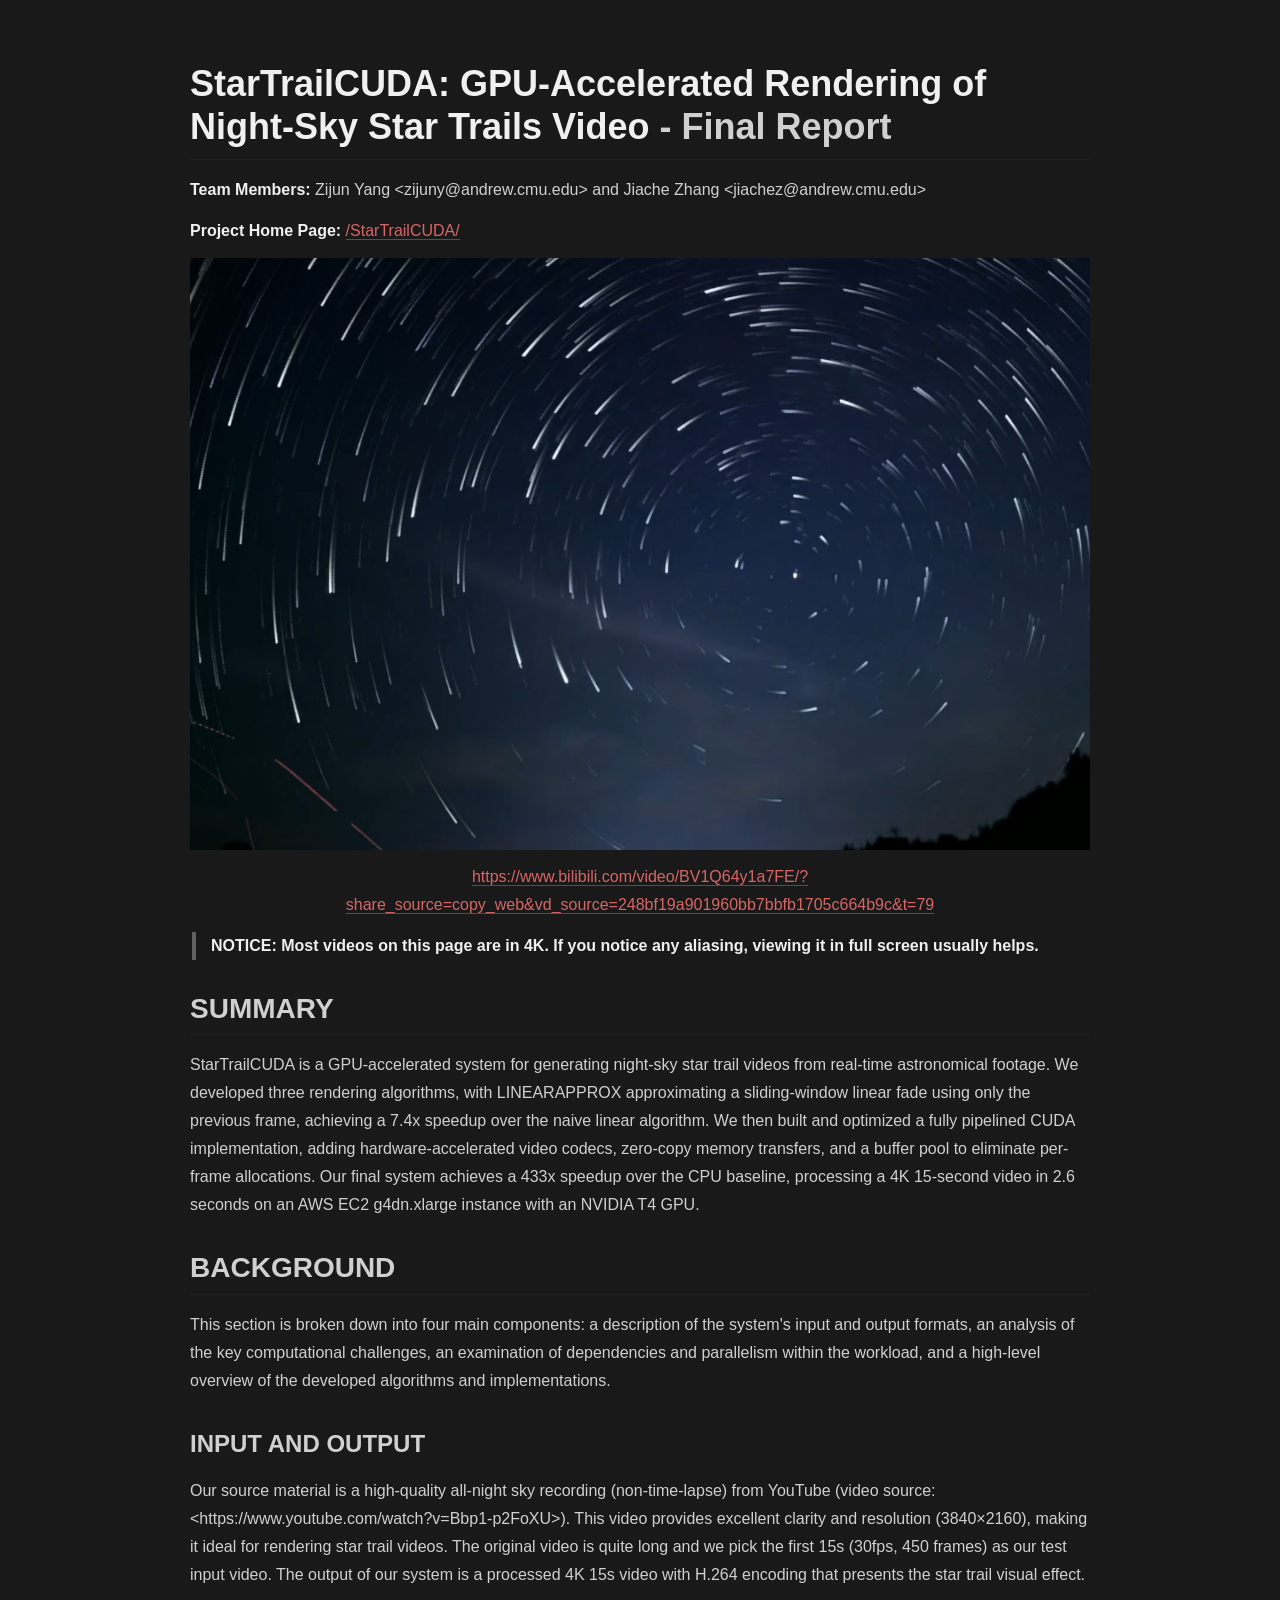
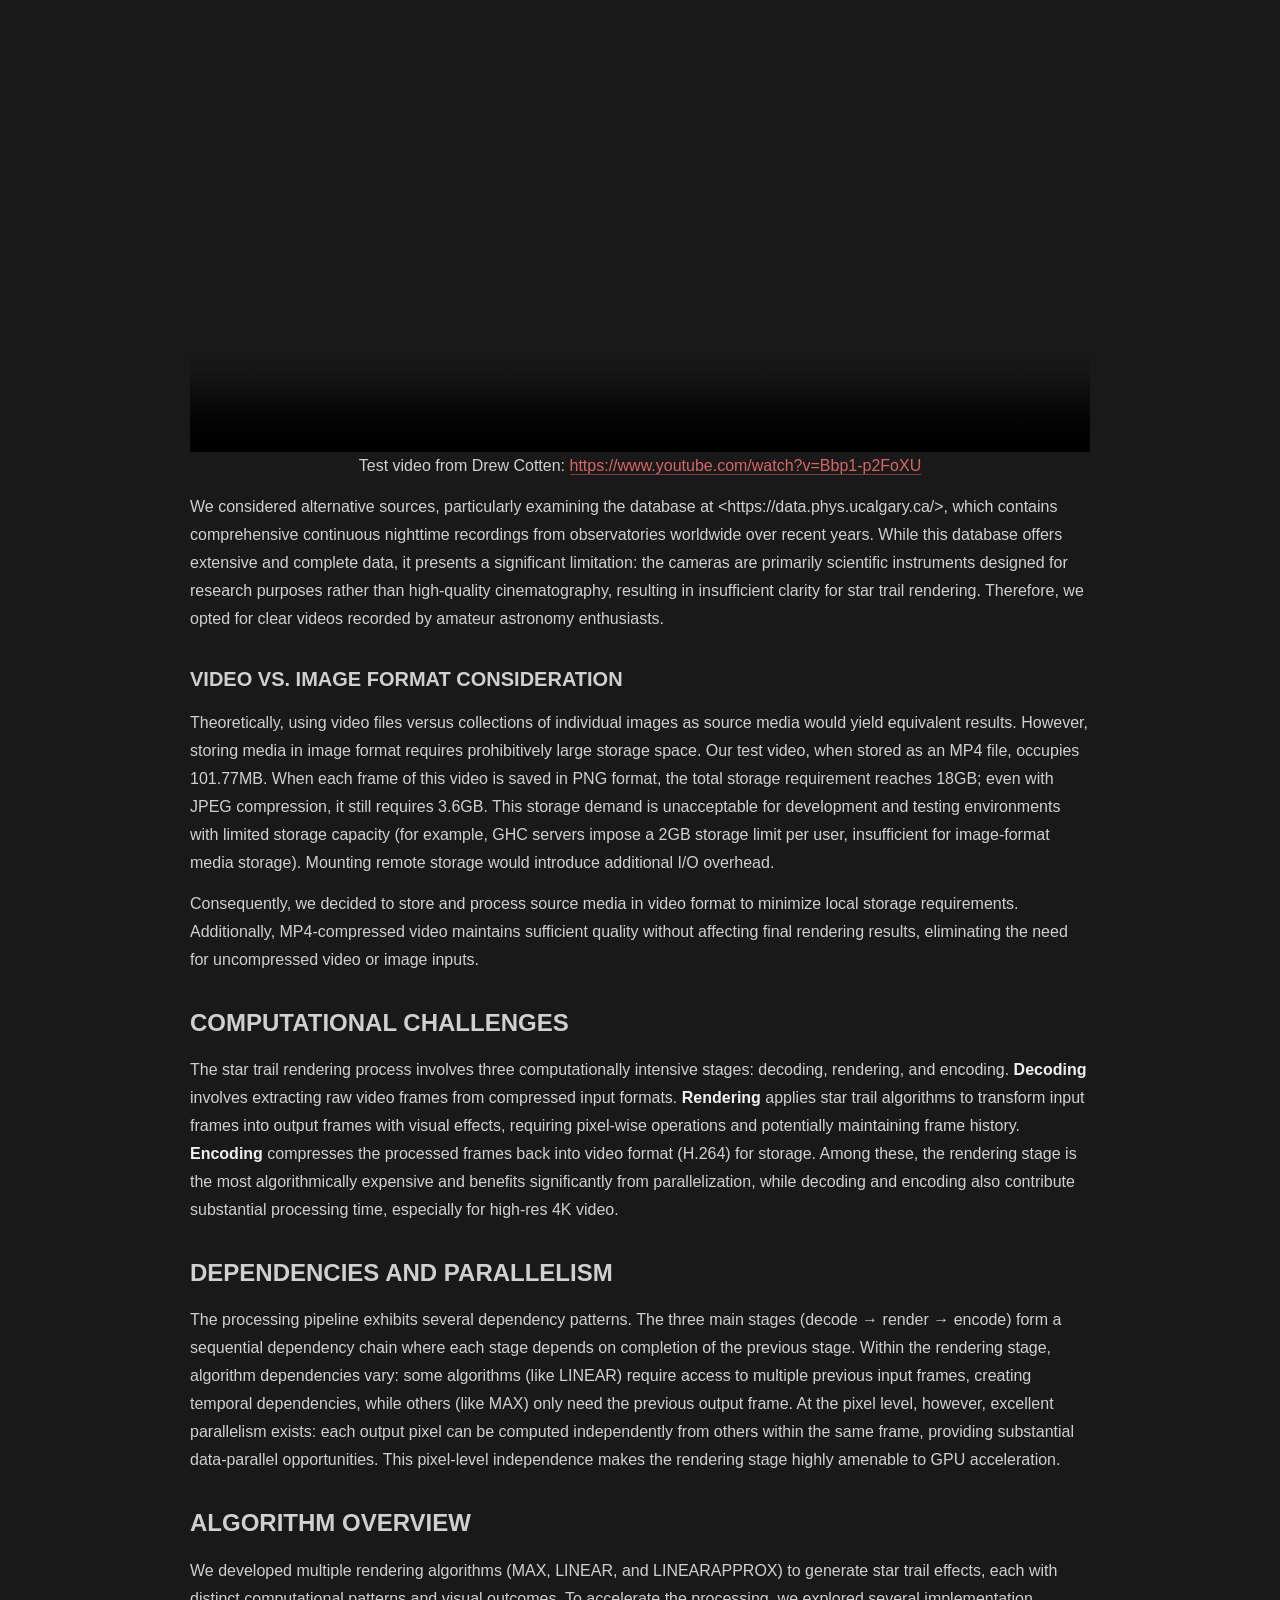
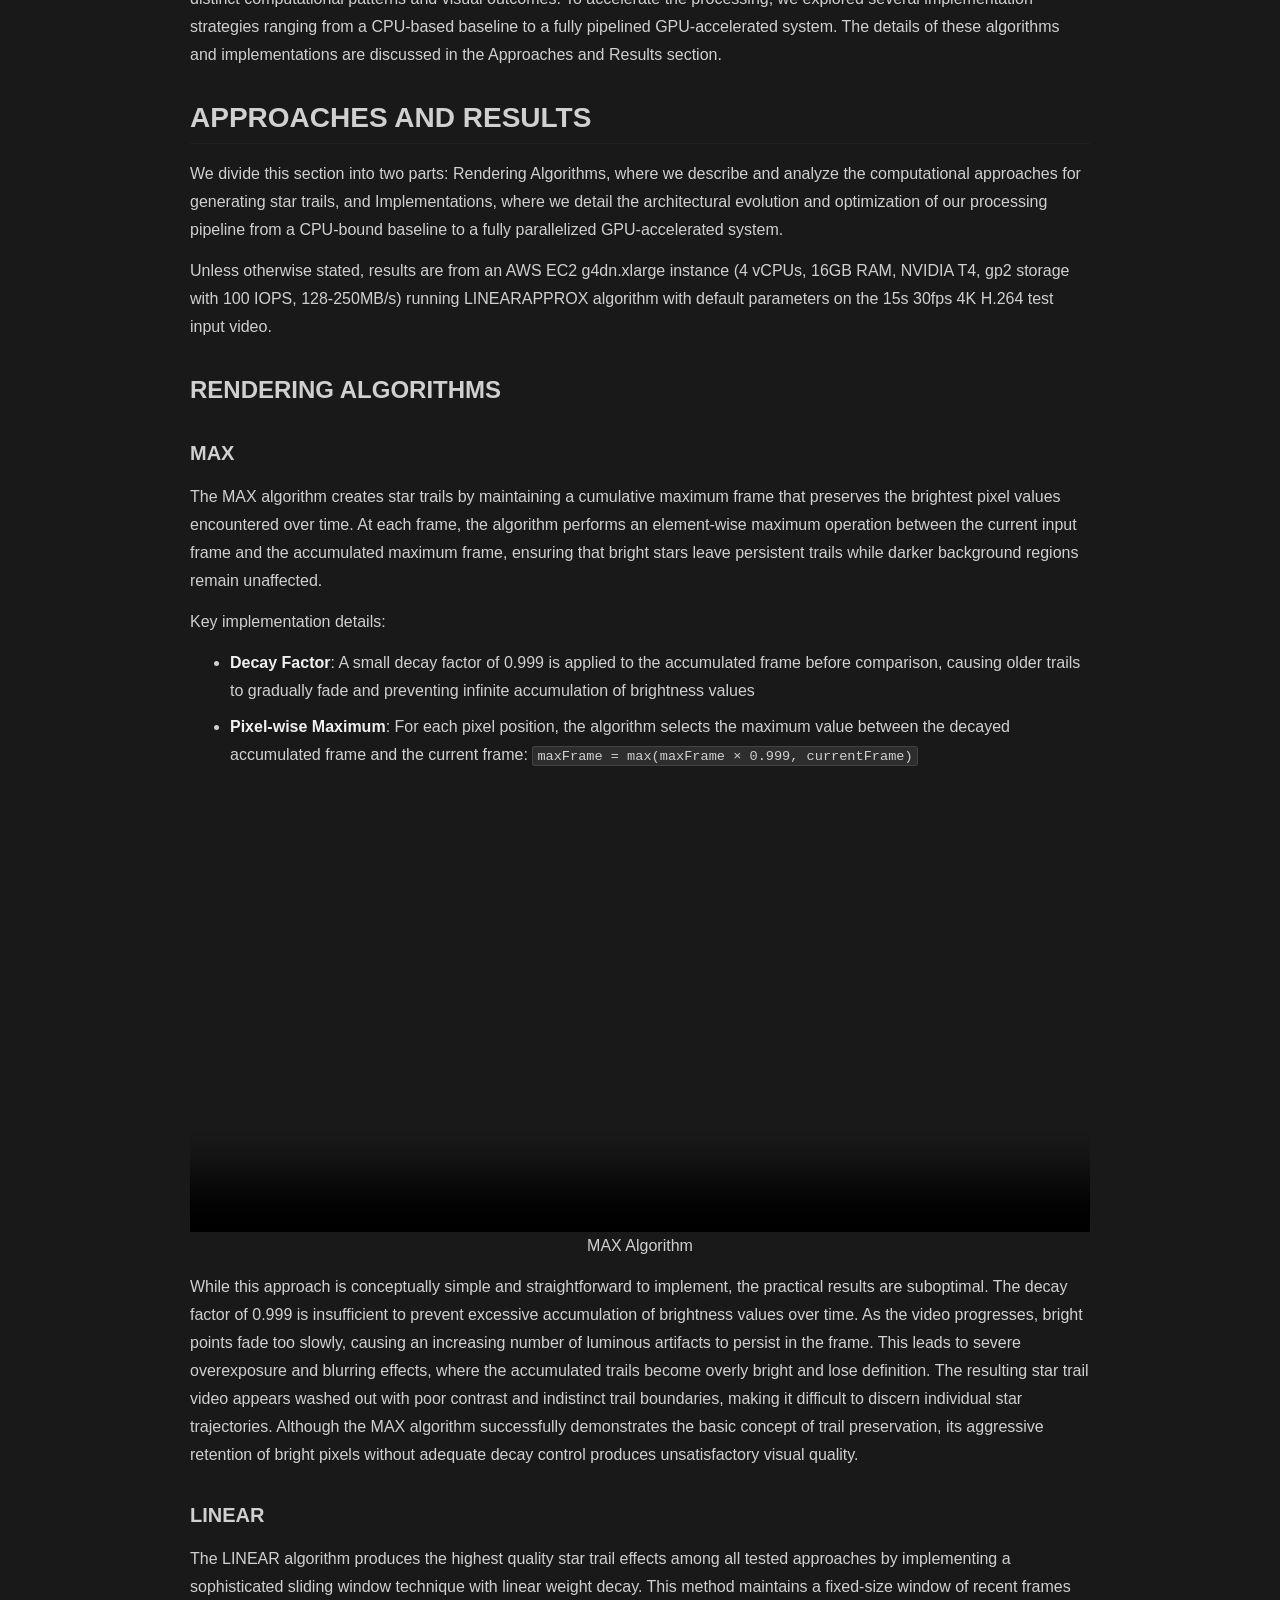
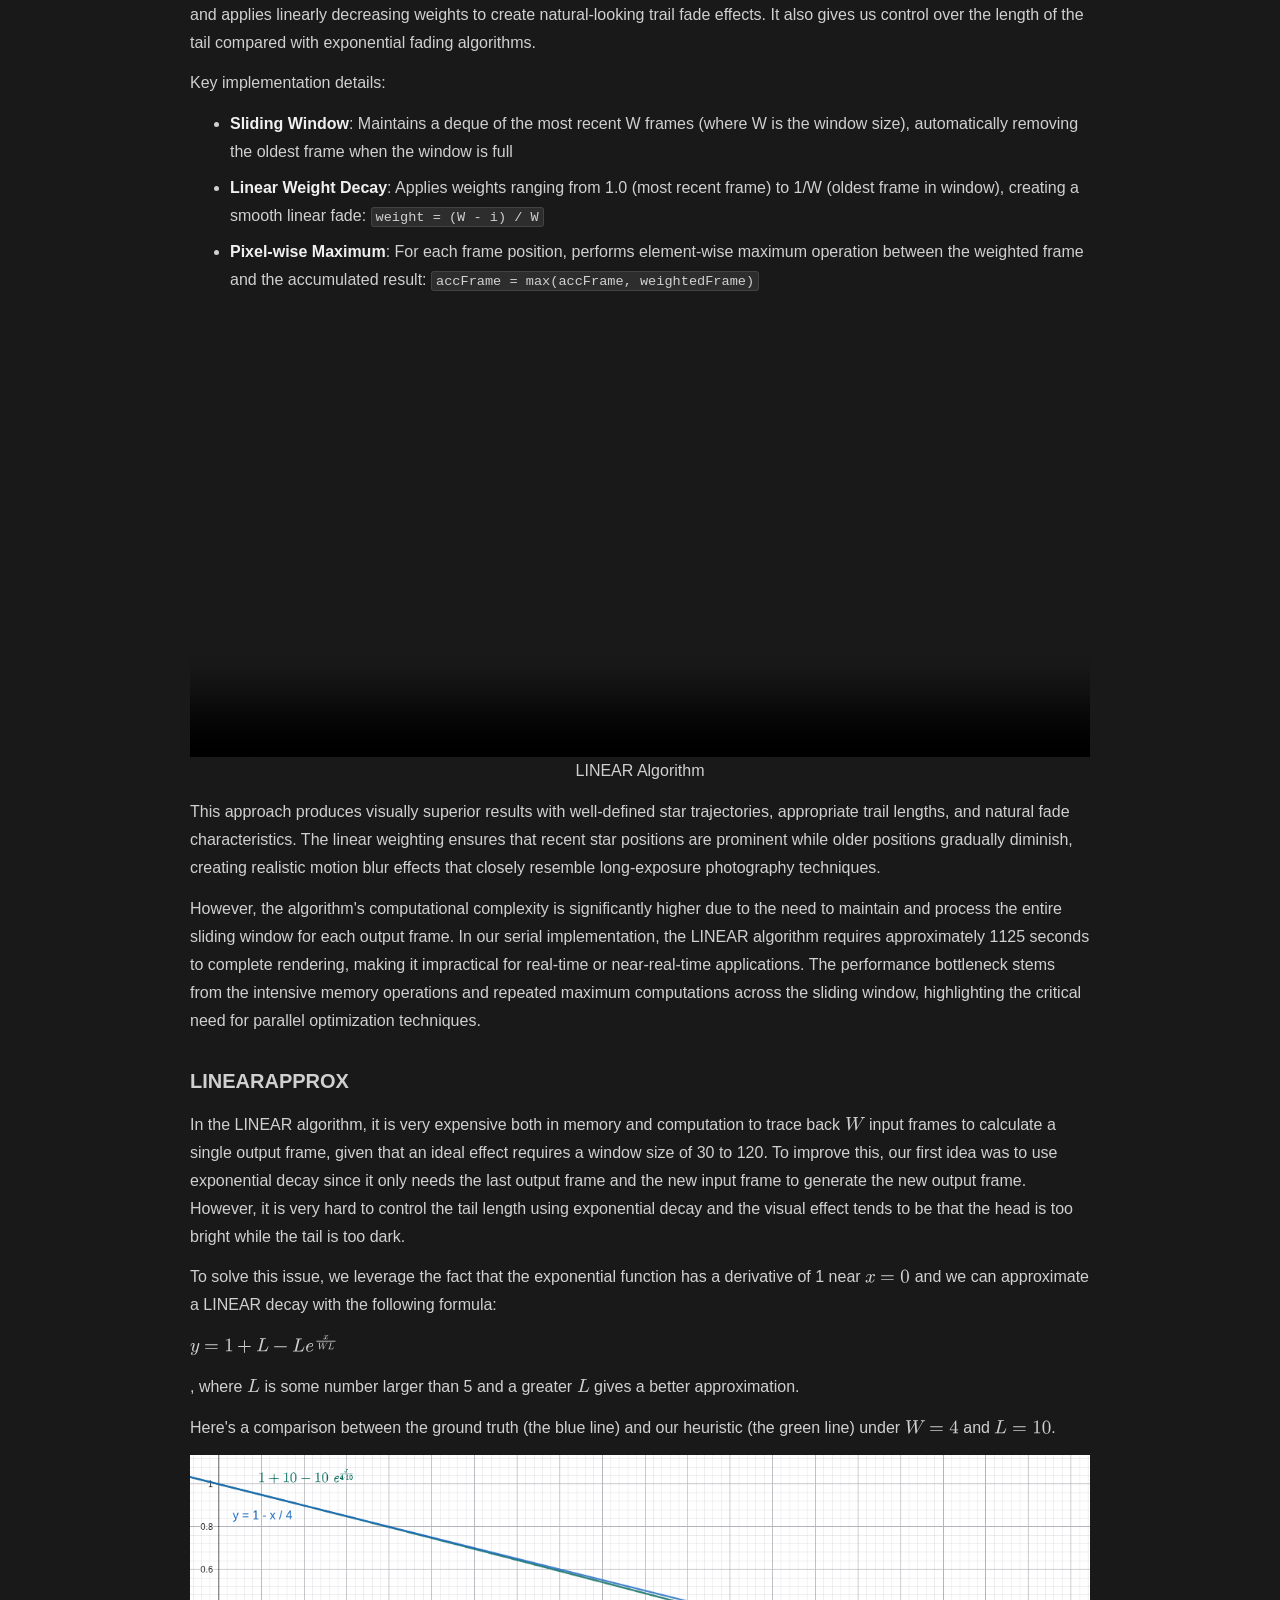
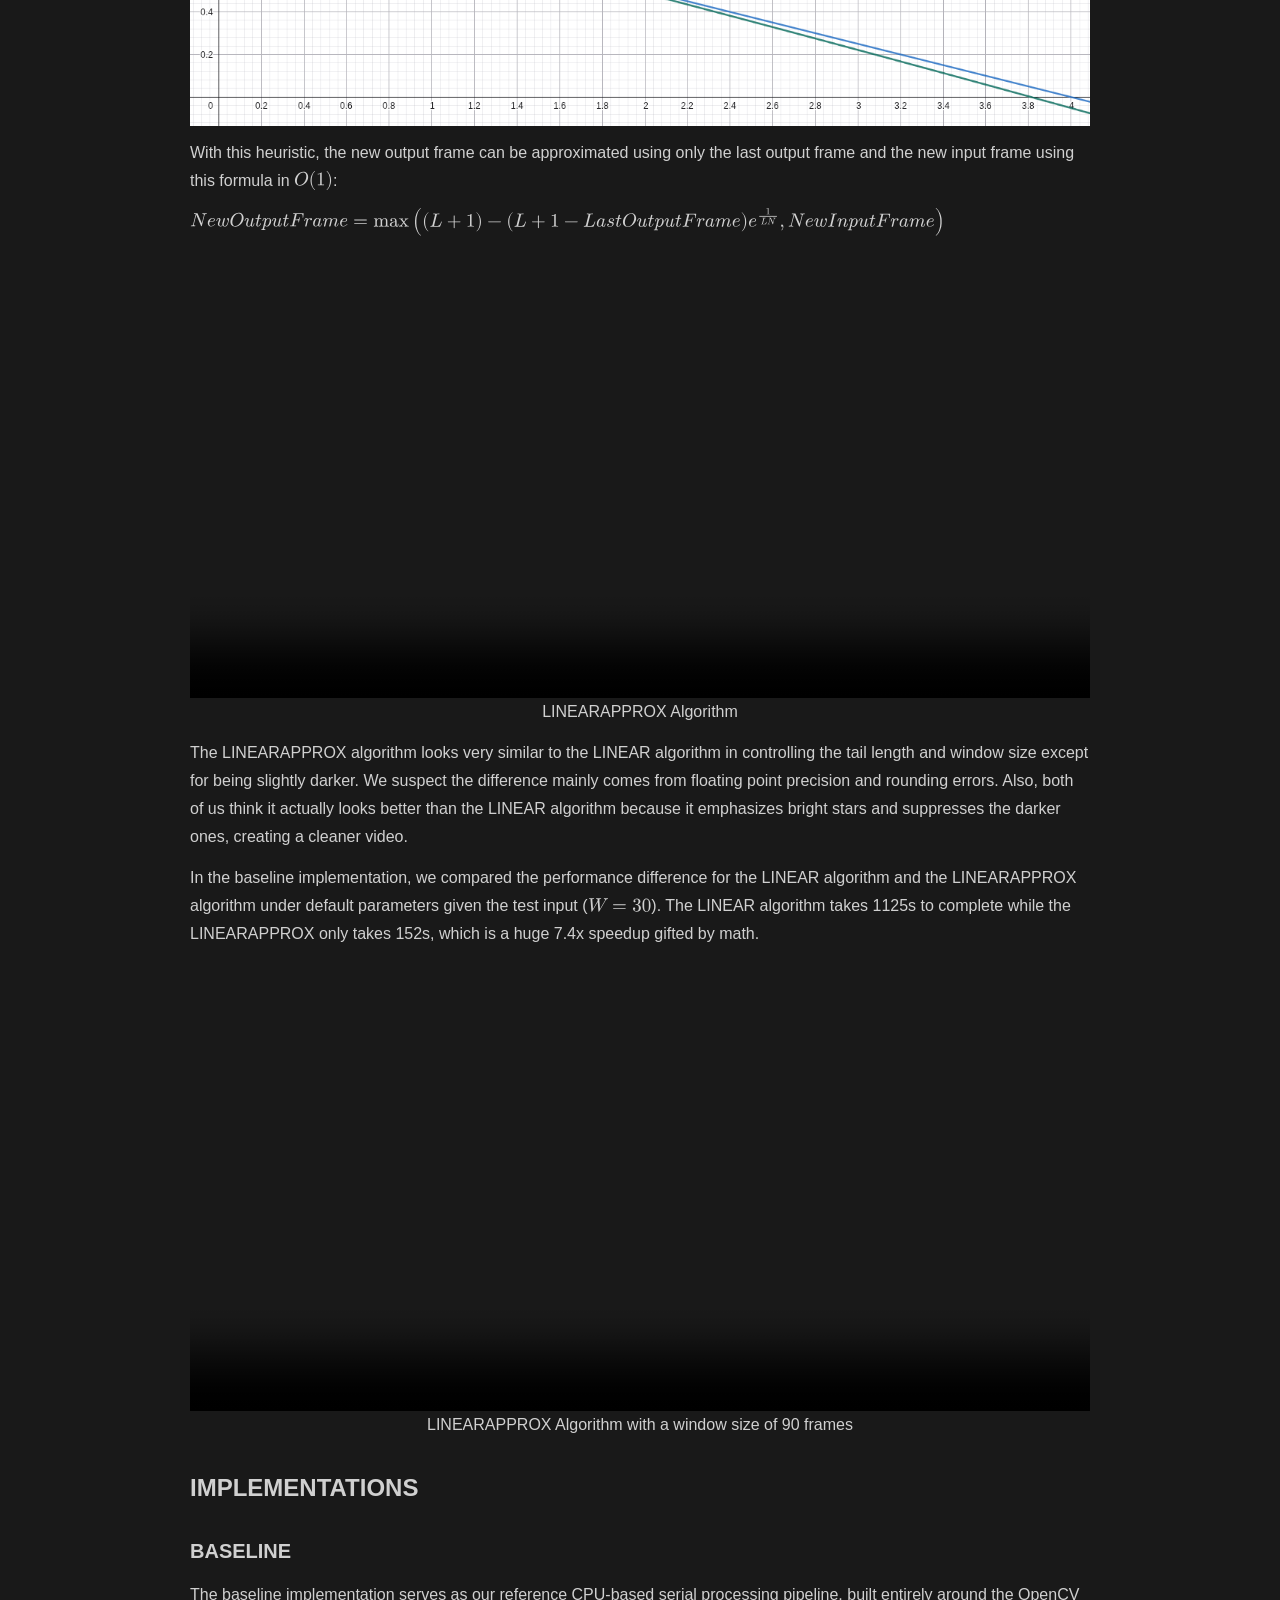
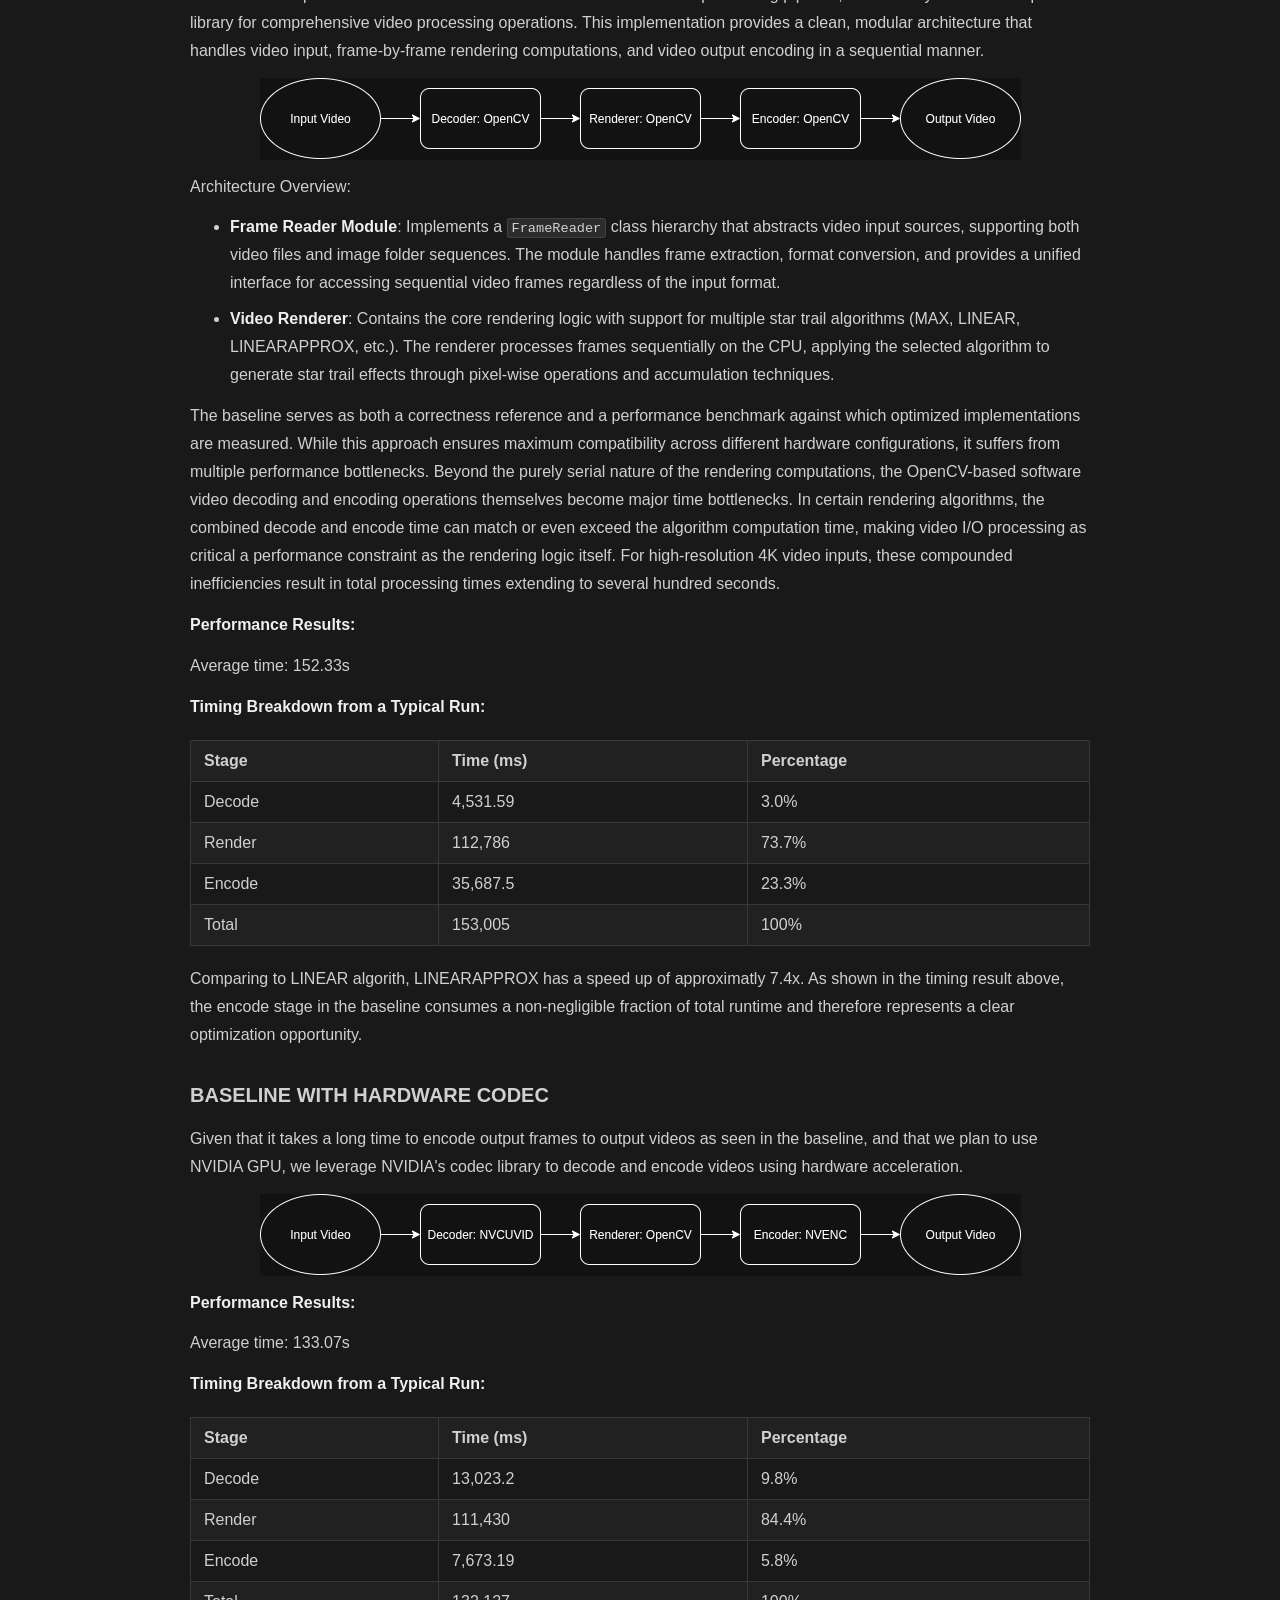
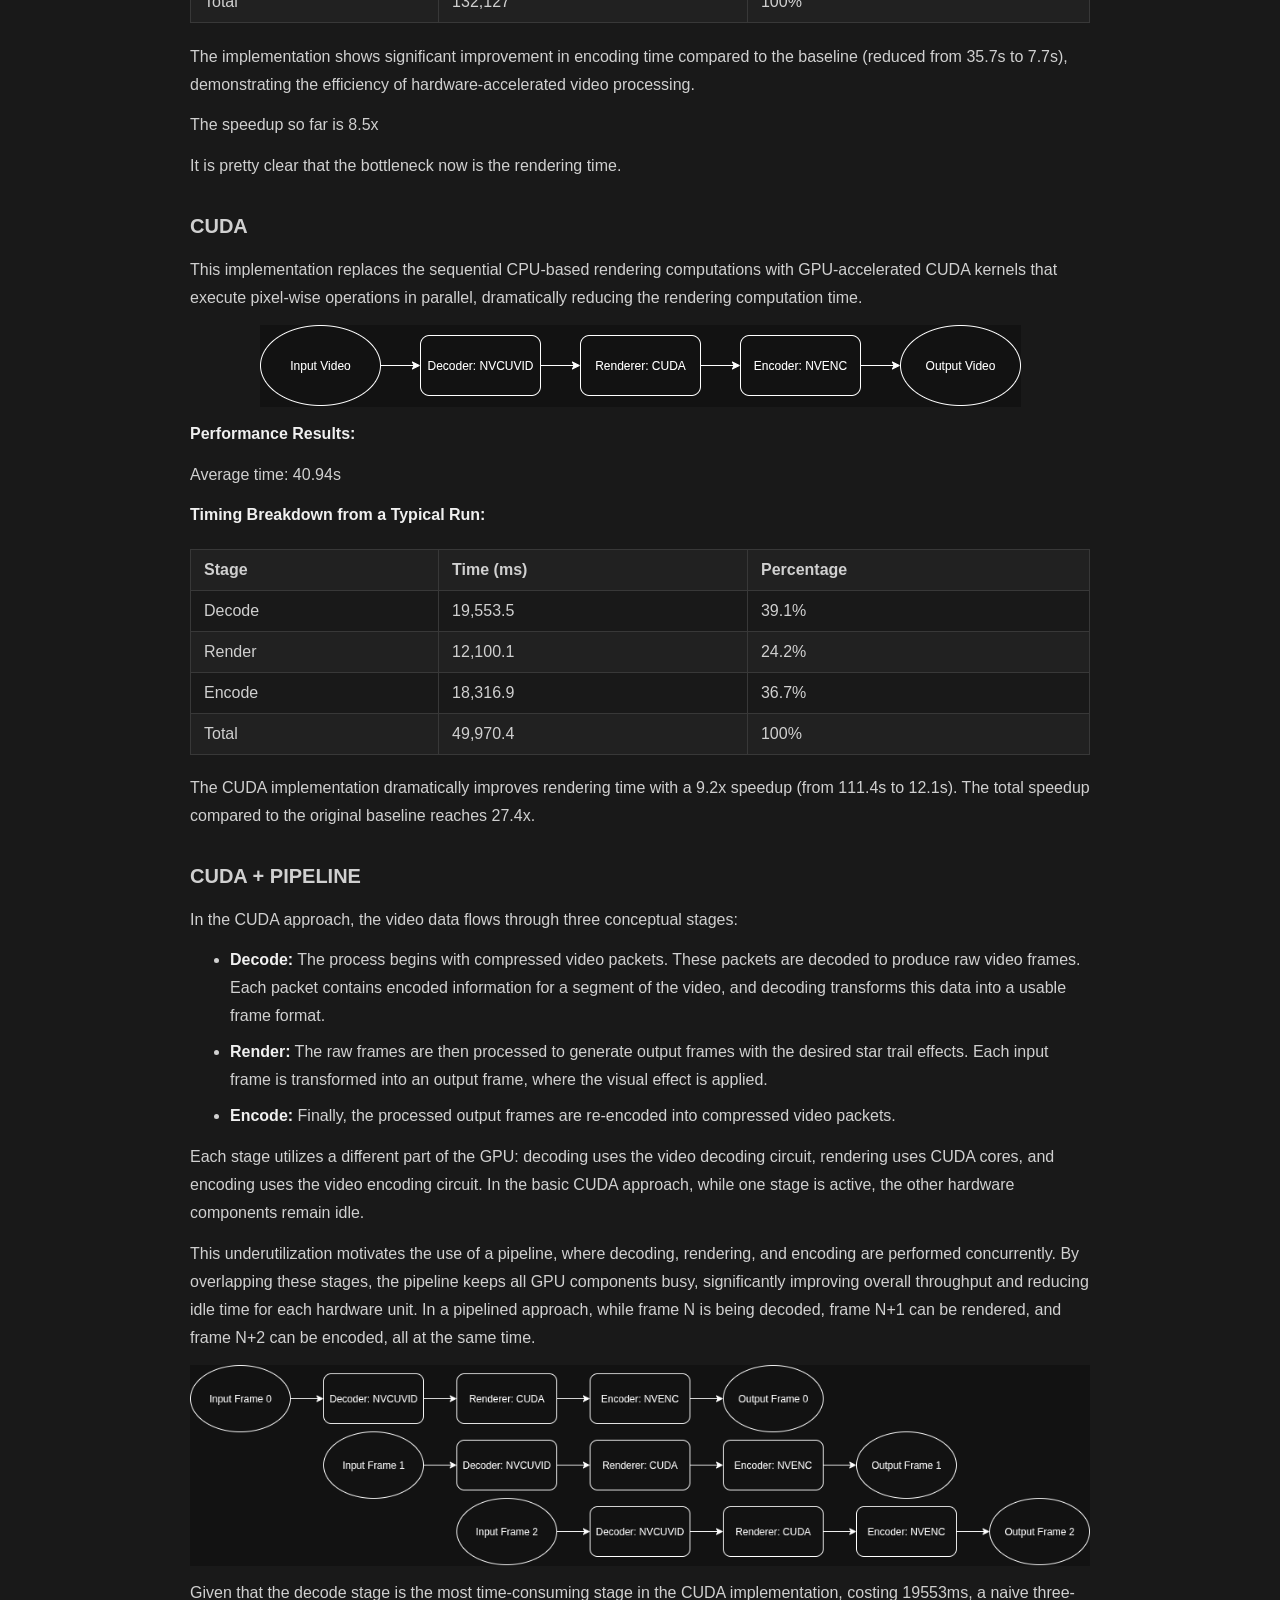
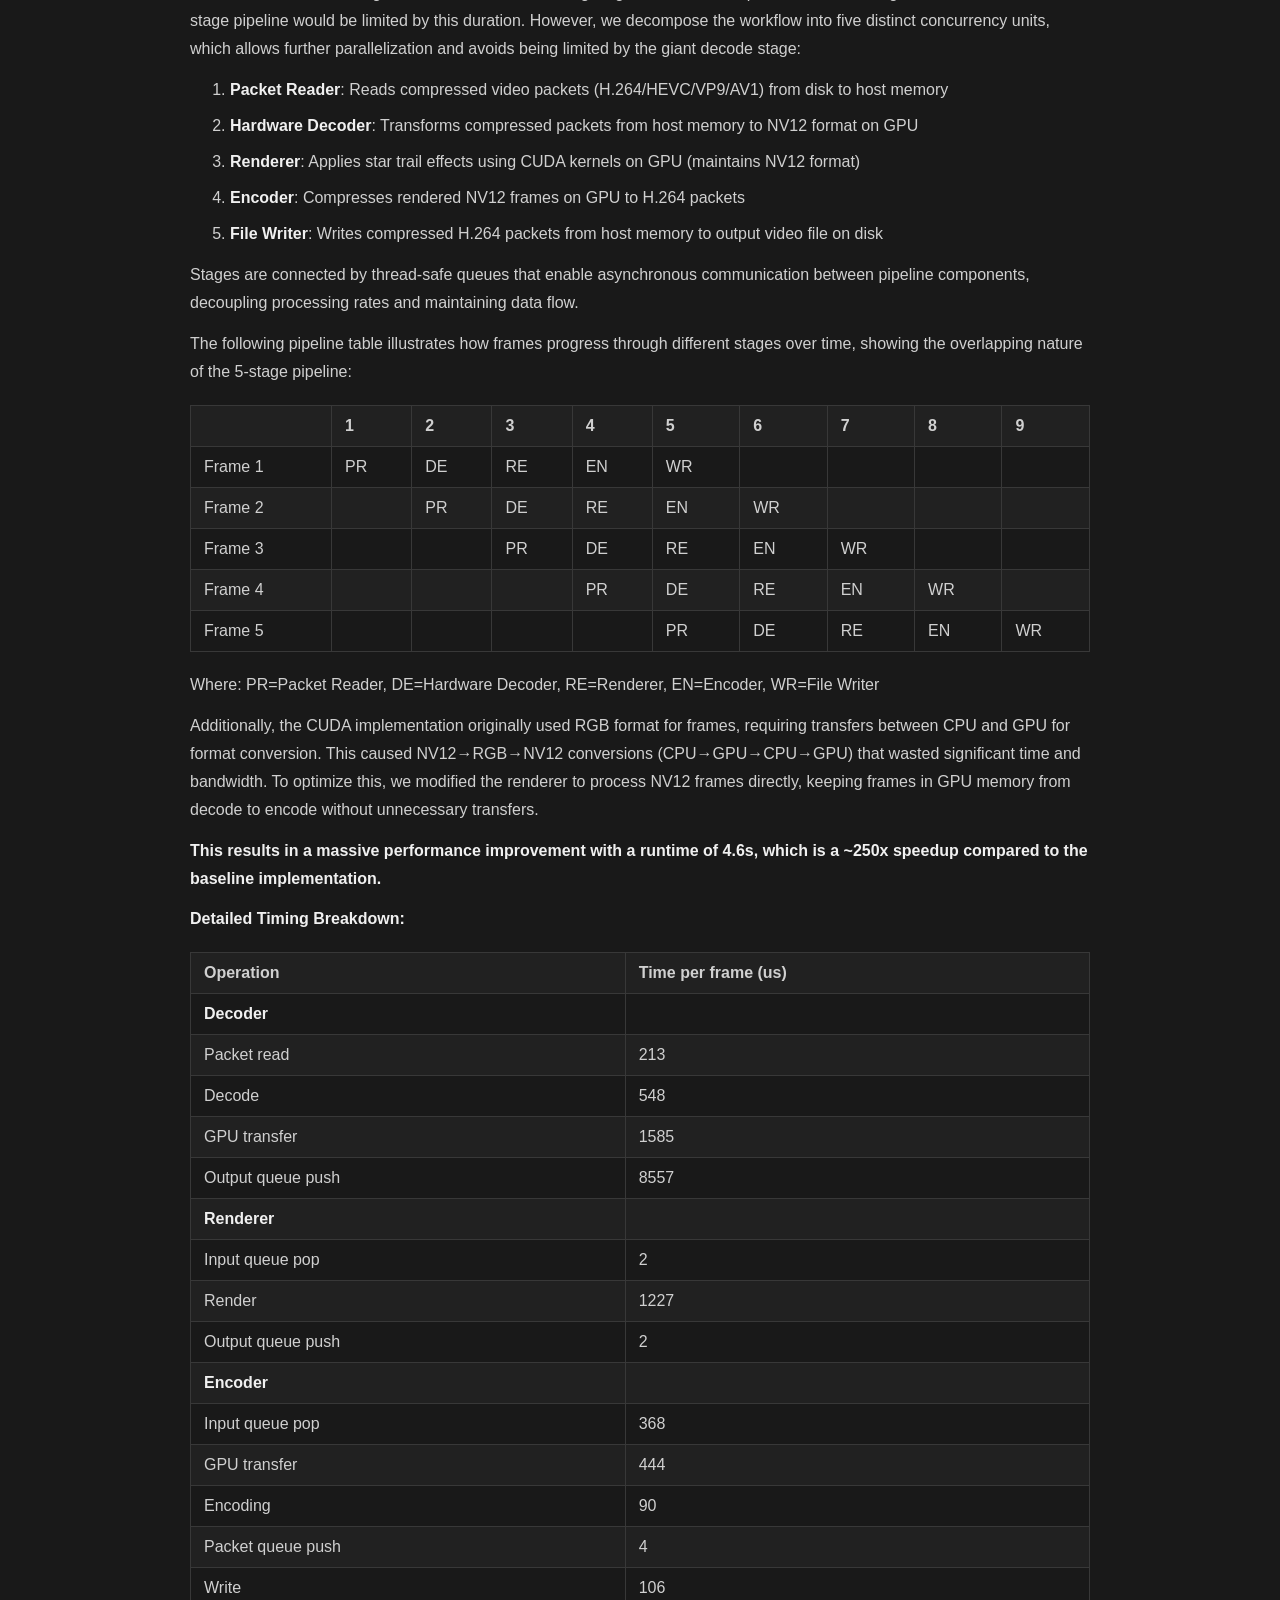
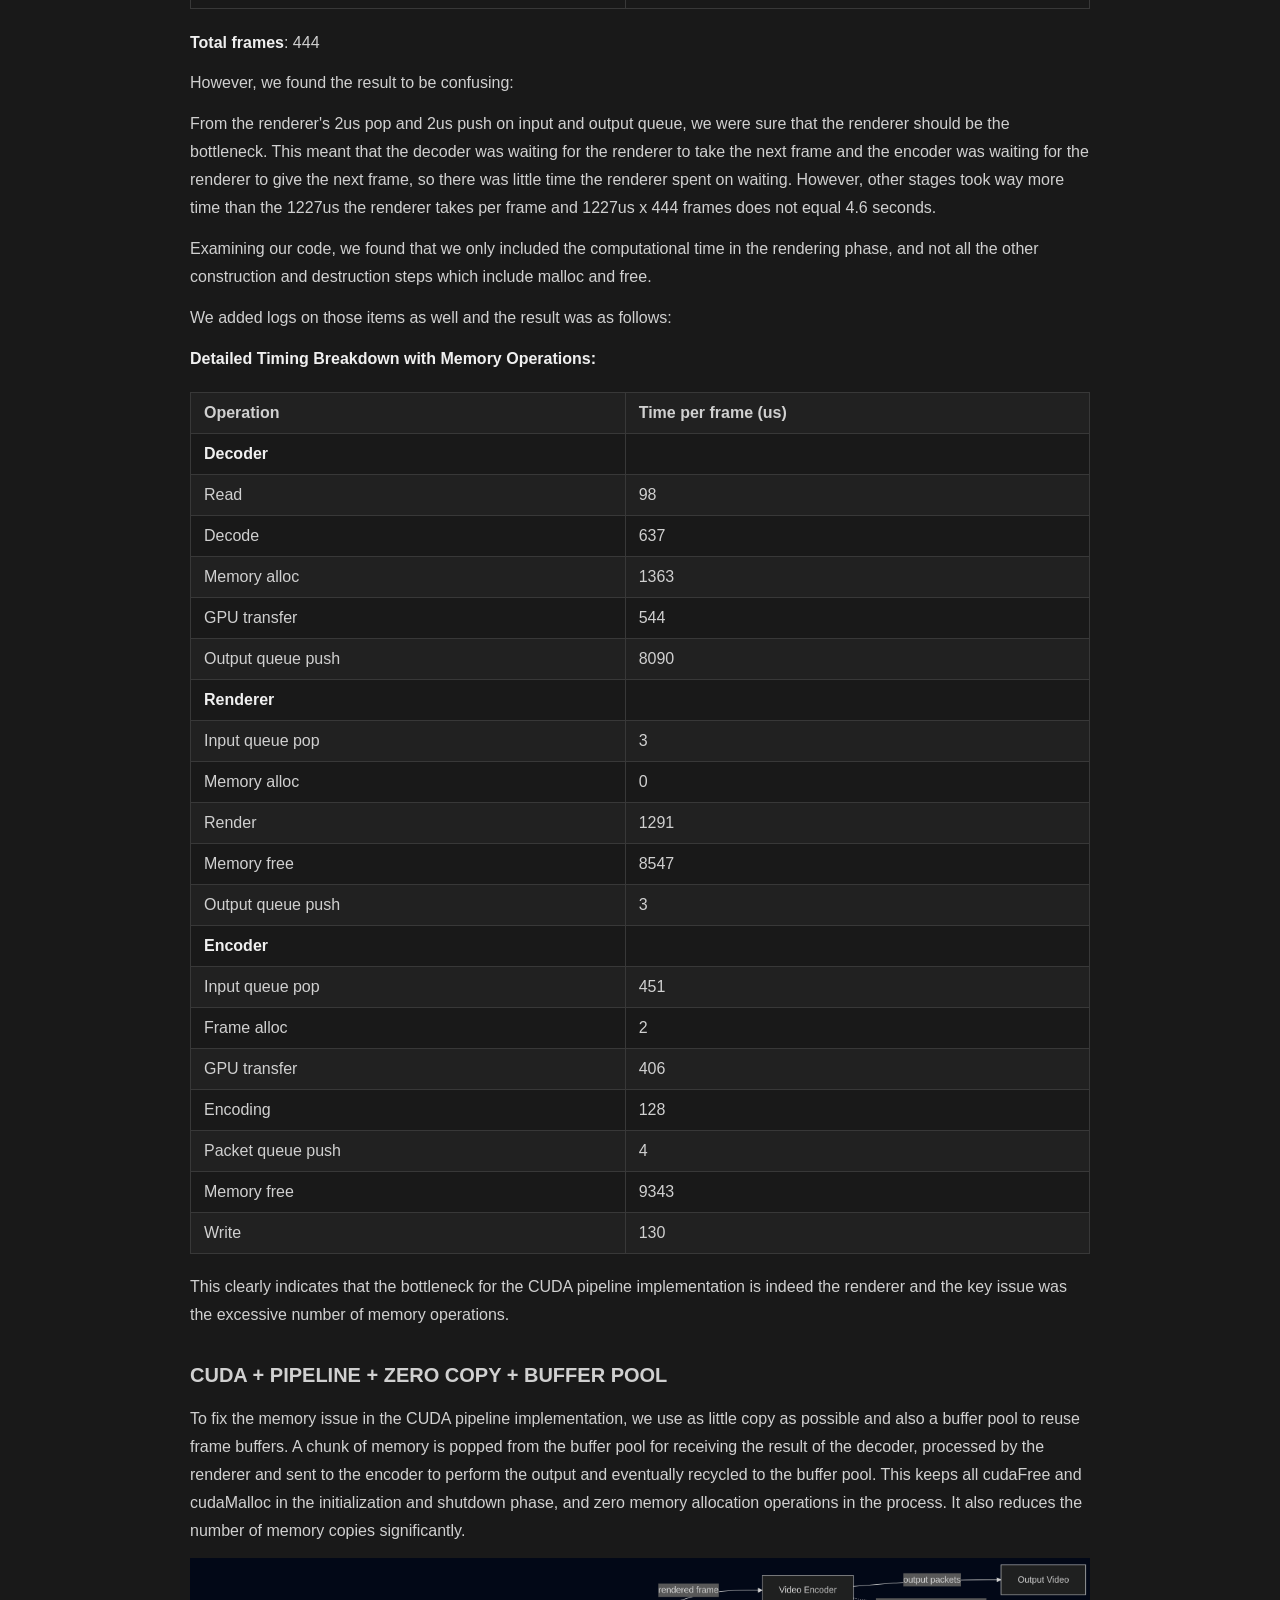
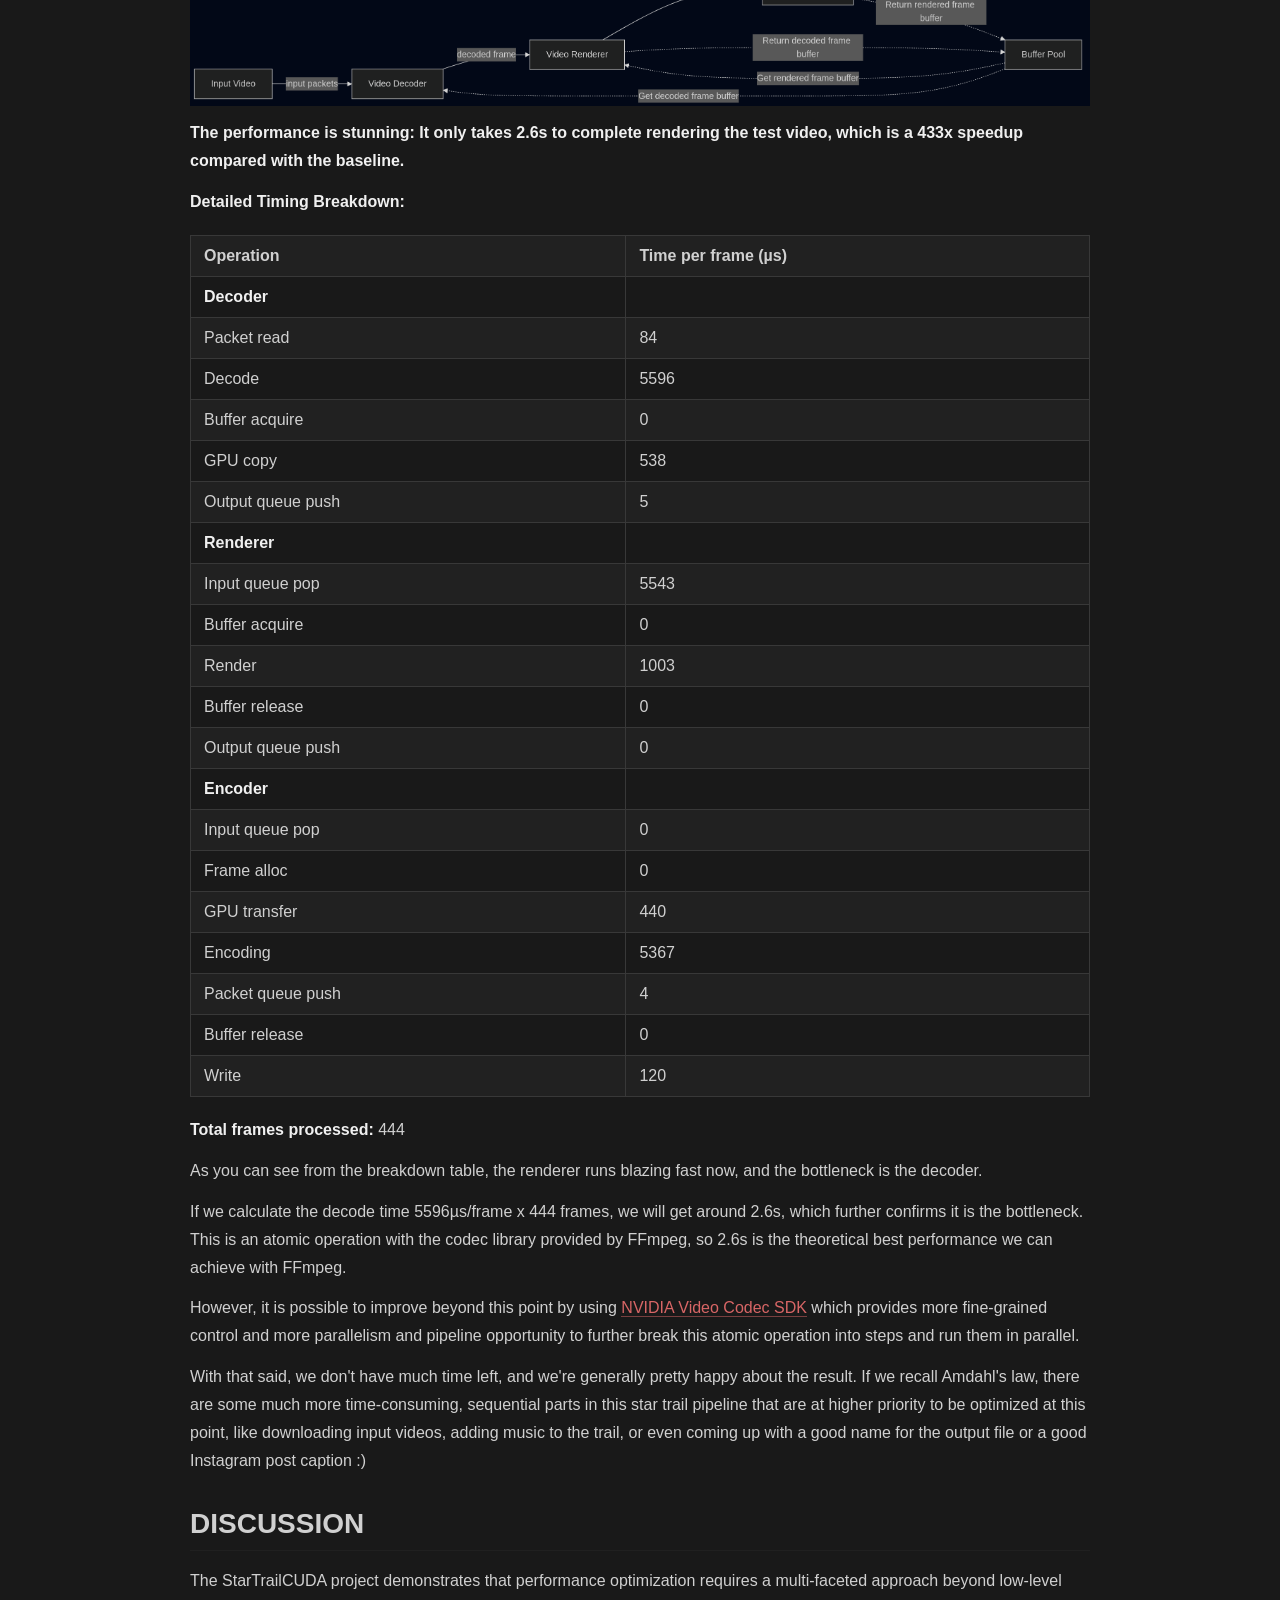
==== commit 85bd9705: "Update project proposal documentation and HTML formatting - Changed project home page link format in" ====
--- a/docs/final_report.html
+++ b/docs/final_report.html
@@ -26,11 +26,11 @@
 #write li > figure:last-child { margin-bottom: 0.5rem; }
 #write ol, #write ul { position: relative; }
 img { max-width: 100%; vertical-align: middle; image-orientation: from-image; }
+img:not([height]) { height: auto; }
 button, input, select, textarea { color: inherit; font: inherit; }
 input[type="checkbox"], input[type="radio"] { line-height: normal; padding: 0px; }
 *, ::after, ::before { box-sizing: border-box; }
-#write h1, #write h2, #write h3, #write h4, #write h5, #write h6, #write p, #write pre { width: inherit; position: relative; }
-#write svg h1, #write svg h2, #write svg h3, #write svg h4, #write svg h5, #write svg h6, #write svg p { position: static; }
+svg sub, svg sup { position: static; }
 .nodeLabel p { padding-right: 2px; padding-left: 2px; }
 .typora-export .nodeLabel p { padding-right: 0px; padding-left: 0px; }
 foreignobject { overflow: visible; }
@@ -68,7 +68,7 @@
 #write.fences-no-line-wrapping pre { white-space: pre; }
 #write pre.ty-contain-cm { white-space: normal; }
 .CodeMirror-gutters { margin-right: 4px; }
-.md-fences { font-size: 0.9rem; display: block; break-inside: avoid; text-align: left; overflow: visible; white-space: pre; background: inherit; position: relative !important; }
+.md-fences { font-size: 0.9rem; position: relative; display: block; break-inside: avoid; text-align: left; overflow: visible; white-space: pre; background: inherit; }
 .md-fences-adv-panel { width: 100%; margin-top: 10px; text-align: center; padding-top: 0px; padding-bottom: 8px; overflow-x: auto; }
 #write .md-fences.mock-cm { white-space: pre-wrap; }
 .md-fences.md-fences-with-lineno { padding-left: 0px; }
@@ -91,7 +91,7 @@
 @media print {
   body, html { border: 1px solid transparent; height: 99%; break-after: avoid; break-before: avoid; font-variant-ligatures: no-common-ligatures; }
   #write { margin-top: 0px; border-color: transparent !important; padding-top: 0px !important; padding-bottom: 0px !important; }
-  .typora-export * { -webkit-print-color-adjust: exact; }
+  .typora-export * { print-color-adjust: exact; }
   .typora-export #write { break-after: avoid; }
   .typora-export #write::after { height: 0px; }
   .is-mac table { break-inside: avoid; }
@@ -112,7 +112,7 @@
 [contenteditable="true"]:active, [contenteditable="true"]:focus, [contenteditable="false"]:active, [contenteditable="false"]:focus { outline: 0px; box-shadow: none; }
 .md-task-list-item { position: relative; list-style-type: none; }
 .task-list-item.md-task-list-item { padding-left: 0px; }
-.md-task-list-item > input { position: absolute; top: 0px; left: 0px; margin-left: -1.2em; margin-top: calc(1em - 10px); border: none; }
+.md-task-list-item > input { position: absolute; top: 0px; left: 0px; margin-left: -1.2em; margin-top: calc(1em - 10px); border-width: medium; border-style: none; border-color: currentcolor; border-image: initial; }
 .math { font-size: 1rem; }
 .md-toc { min-height: 3.58rem; position: relative; font-size: 0.9rem; border-radius: 10px; }
 .md-toc-content { position: relative; margin-left: 0px; }
@@ -142,14 +142,14 @@
 kbd { margin: 0px 0.1em; padding: 0.1em 0.6em; font-size: 0.8em; color: rgb(36, 39, 41); background: rgb(255, 255, 255); border: 1px solid rgb(173, 179, 185); border-radius: 3px; box-shadow: rgba(12, 13, 14, 0.2) 0px 1px 0px, rgb(255, 255, 255) 0px 0px 0px 2px inset; white-space: nowrap; vertical-align: middle; }
 .md-comment { color: rgb(162, 127, 3); opacity: 0.6; font-family: var(--monospace); }
 code { text-align: left; vertical-align: initial; }
-a.md-print-anchor { white-space: pre !important; border-width: initial !important; border-style: none !important; border-color: initial !important; display: inline-block !important; position: absolute !important; width: 1px !important; right: 0px !important; outline: 0px !important; background: 0px 0px !important; text-decoration: initial !important; text-shadow: initial !important; }
+a.md-print-anchor { white-space: pre !important; border-width: medium !important; border-style: none !important; border-color: currentcolor !important; display: inline-block !important; position: absolute !important; width: 1px !important; right: 0px !important; outline: 0px !important; background: 0px 0px !important; text-decoration: initial !important; text-shadow: initial !important; }
 .os-windows.monocolor-emoji .md-emoji { font-family: "Segoe UI Symbol", sans-serif; }
 .md-diagram-panel > svg { max-width: 100%; }
 [lang="flow"] svg, [lang="mermaid"] svg { max-width: 100%; height: auto; }
 [lang="mermaid"] .node text { font-size: 1rem; }
 table tr th { border-bottom: 0px; }
 video { max-width: 100%; display: block; margin: 0px auto; }
-iframe { max-width: 100%; width: 100%; border: none; }
+iframe { max-width: 100%; width: 100%; border-width: medium; border-style: none; border-color: currentcolor; border-image: initial; }
 .highlight td, .highlight tr { border: 0px; }
 mark { background: rgb(255, 255, 0); color: rgb(0, 0, 0); }
 .md-html-inline .md-plain, .md-html-inline strong, mark .md-inline-math, mark strong { color: inherit; }
@@ -1021,8 +1021,41 @@
 }
 </style>
 <style type='text/css'  id="style-mathjax">
+mjx-container[overflow="scroll"][display] {
+  overflow: auto clip;
+  min-width: initial !important;
+}
+
+mjx-container[overflow="truncate"][display] {
+  overflow: hidden clip;
+  min-width: initial !important;
+}
+
+mjx-container[display] {
+  display: block;
+  text-align: center;
+  justify-content: center;
+  margin: .7em 0;
+  padding: .3em 2px;
+}
+
+mjx-container[display][width="full"] {
+  display: flex;
+}
+
+mjx-container[justify="left"] {
+  text-align: left;
+  justify-content: left;
+}
+
+mjx-container[justify="right"] {
+  text-align: right;
+  justify-content: right;
+}
+
 mjx-container[jax="SVG"] {
   direction: ltr;
+  white-space: nowrap;
 }
 
 mjx-container[jax="SVG"] > svg {
@@ -1036,16 +1069,31 @@
   stroke: blue;
 }
 
+rect[data-sre-highlighter-added]:has(+ .mjx-selected), rect[data-sre-highlighter-bbox].mjx-selected {
+  stroke: black;
+  stroke-width: 80px;
+}
+
+@media (prefers-color-scheme: dark) {
+  rect[data-sre-highlighter-added]:has(+ .mjx-selected), rect[data-sre-highlighter-bbox].mjx-selected {
+    stroke: #C8C8C8;
+  }
+}
+
 mjx-assistive-mml {
   position: absolute !important;
   top: 0px;
   left: 0px;
+  bottom: 0px;
+  right: 0px;
   clip: rect(1px, 1px, 1px, 1px);
+  clip-path: polygon(0 0, 0 1px, 1px 1px, 1px 0);
   padding: 1px 0px 0px 0px !important;
   border: 0px !important;
   display: block !important;
   width: auto !important;
   overflow: hidden !important;
+  text-indent: 0px ! important;
   -webkit-touch-callout: none;
   -webkit-user-select: none;
   -khtml-user-select: none;
@@ -1058,22 +1106,53 @@
   width: 100% !important;
 }
 
-mjx-container[jax="SVG"][display="true"] {
-  display: block;
-  text-align: center;
-  margin: 1em 0;
-}
-
-mjx-container[jax="SVG"][display="true"][width="full"] {
-  display: flex;
-}
-
-mjx-container[jax="SVG"][justify="left"] {
-  text-align: left;
-}
-
-mjx-container[jax="SVG"][justify="right"] {
-  text-align: right;
+mjx-container[jax="SVG"] mjx-break {
+  white-space: normal;
+  line-height: 0;
+  clip-path: rect(0 0 0 0);
+  font-family: MJX-ZERO ! important;
+}
+
+mjx-break[size="0"] {
+  letter-spacing: -0.999em;
+}
+
+mjx-break[size="1"] {
+  letter-spacing: -0.889em;
+}
+
+mjx-break[size="2"] {
+  letter-spacing: -0.833em;
+}
+
+mjx-break[size="3"] {
+  letter-spacing: -0.778em;
+}
+
+mjx-break[size="4"] {
+  letter-spacing: -0.722em;
+}
+
+mjx-break[size="5"] {
+  letter-spacing: -0.667em;
+}
+
+mjx-container[jax="SVG"] mjx-break[newline]::before {
+  white-space: pre;
+  content: "\A";
+}
+
+mjx-break[newline] + svg[width="0.054ex"] {
+  margin-right: -1px;
+}
+
+mjx-break[prebreak] {
+  letter-spacing: -.999em;
+}
+
+@font-face /* zero */ {
+  font-family: MJX-ZERO;
+  src: url([data-uri]) format("woff");
 }
 
 g[data-mml-node="merror"] > g {
@@ -1124,9 +1203,9 @@
 
 mjx-tool > mjx-tip {
   display: inline-block;
+  line-height: 0;
   padding: .2em;
   border: 1px solid #888;
-  font-size: 70%;
   background-color: #F8F8F8;
   color: black;
   box-shadow: 2px 2px 5px #AAAAAA;
@@ -1149,13 +1228,61 @@
   color: black;
 }
 
+g[data-mjx-collapsed] {
+  fill: #55F;
+}
+
+@media (prefers-color-scheme: dark) /* svg maction */ {
+  mjx-tool > mjx-tip {
+    background-color: #303030;
+      color: #E0E0E0;
+      box-shadow: 2px 2px 5px #000;
+  }
+  mjx-status {
+    background-color: #303030;
+      color: #E0E0E0;
+  }
+  g[data-mjx-collapsed] {
+    fill: #88F;
+  }
+}
+
 foreignObject[data-mjx-xml] {
   font-family: initial;
   line-height: normal;
   overflow: visible;
 }
 
-mjx-container[jax="SVG2"] path[data-c], mjx-container[jax="SVG2"] use[data-c] {
+foreignObject[data-mjx-html] {
+  overflow: visible;
+}
+
+mjx-measure-xml {
+  position: absolute;
+  left: 0;
+  top: 0;
+  display: inline-block;
+  line-height: normal;
+  white-space: normal;
+}
+
+mjx-html {
+  display: inline-block;
+  line-height: normal;
+  text-align: initial;
+  white-space: initial;
+}
+
+mjx-html-holder {
+  display: block;
+  position: absolute;
+  top: 0;
+  left: 0;
+  bottom: 0;
+  right: 0;
+}
+
+mjx-container[jax="SVG"] path[data-c], mjx-container[jax="SVG"] use[data-c] {
   stroke-width: 3;
 }
 
@@ -1175,19 +1302,19 @@
 <title>final_report</title>
 </head>
 <body class='typora-export'><div class='typora-export-content'>
-<div id='write'  class=''><h1 id='startrailcuda-gpu-accelerated-rendering-of-night-sky-star-trails-video---final-report'><strong><span>StarTrailCUDA: GPU-Accelerated Rendering of Night-Sky Star Trails Video</span></strong><span> - Final Report</span></h1><p><strong><span>Team Members:</span></strong><span> Zijun Yang &lt;zijuny@andrew.cmu.edu&gt; and Jiache Zhang &lt;jiachez@andrew.cmu.edu&gt;</span></p><p><strong><span>Project Home Page:</span></strong><span> </span><a href='https://blog.zjyang.dev/StarTrailCUDA/'><span>https://blog.zjyang.dev/StarTrailCUDA/</span></a></p><p><img src="./project_proposal.assets/image-20251117192727072.png" alt="image-20251117192727072"></p><center><a href="https://www.bilibili.com/video/BV1Q64y1a7FE/?share_source=copy_web&vd_source=248bf19a901960bb7bbfb1705c664b9c&t=79">https://www.bilibili.com/video/BV1Q64y1a7FE/?share_source=copy_web&vd_source=248bf19a901960bb7bbfb1705c664b9c&t=79</a></center><blockquote><p><strong><span>NOTICE: Most videos on this page are in 4K. If you notice any aliasing, viewing it in full screen usually helps. </span></strong></p></blockquote><h2 id='summary'><span>SUMMARY</span></h2><p><span>StarTrailCUDA is a GPU-accelerated system for generating night-sky star trail videos from real-time astronomical footage. We developed three rendering algorithms, with LINEARAPPROX approximating a sliding-window linear fade using only the previous frame, achieving a 7.4x speedup over the naive linear algorithm. We then built and optimized a fully pipelined CUDA implementation, adding hardware-accelerated video codecs, zero-copy memory transfers, and a buffer pool to eliminate per-frame allocations. Our final system achieves a 433x speedup over the CPU baseline, processing a 4K 15-second video in 2.6 seconds on an AWS EC2 g4dn.xlarge instance with an NVIDIA T4 GPU.</span></p><h2 id='background'><span>BACKGROUND</span></h2><p><span>This section is broken down into four main components: a description of the system&#39;s input and output formats, an analysis of the key computational challenges, an examination of dependencies and parallelism within the workload, and a high-level overview of the developed algorithms and implementations.</span></p><h3 id='input-and-output'><span>INPUT AND OUTPUT</span></h3><p><span>Our source material is a high-quality all-night sky recording (non-time-lapse) from YouTube (video source: &lt;https://www.youtube.com/watch?v=Bbp1-p2FoXU&gt;). This video provides excellent clarity and resolution (3840×2160), making it ideal for rendering star trail videos. The original video is quite long and we pick the first 15s (30fps, 450 frames) as our test input video. The output of our system is a processed 4K 15s video with H.264 encoding that presents the star trail visual effect.</span></p><video width="100%"   controls muted autoplay loop poster="./videos/source.png">
+<div id='write'  class=''><h1 id='startrailcuda-gpu-accelerated-rendering-of-night-sky-star-trails-video---final-report'><strong><span>StarTrailCUDA: GPU-Accelerated Rendering of Night-Sky Star Trails Video</span></strong><span> - Final Report</span></h1><p><strong><span>Team Members:</span></strong><span> Zijun Yang &lt;zijuny@andrew.cmu.edu&gt; and Jiache Zhang &lt;jiachez@andrew.cmu.edu&gt;</span></p><p><strong><span>Project Home Page:</span></strong><span> </span><a href='/StarTrailCUDA/'><span>/StarTrailCUDA/</span></a></p><p><img src="./project_proposal.assets/image-20251117192727072.png" alt="image-20251117192727072"></p><center><a href="https://www.bilibili.com/video/BV1Q64y1a7FE/?share_source=copy_web&vd_source=248bf19a901960bb7bbfb1705c664b9c&t=79">https://www.bilibili.com/video/BV1Q64y1a7FE/?share_source=copy_web&vd_source=248bf19a901960bb7bbfb1705c664b9c&t=79</a></center><blockquote><p><strong><span>NOTICE: Most videos on this page are in 4K. If you notice any aliasing, viewing it in full screen usually helps. </span></strong></p></blockquote><h2 id='summary'><span>SUMMARY</span></h2><p><span>StarTrailCUDA is a GPU-accelerated system for generating night-sky star trail videos from real-time astronomical footage. We developed three rendering algorithms, with LINEARAPPROX approximating a sliding-window linear fade using only the previous frame, achieving a 7.4x speedup over the naive linear algorithm. We then built and optimized a fully pipelined CUDA implementation, adding hardware-accelerated video codecs, zero-copy memory transfers, and a buffer pool to eliminate per-frame allocations. Our final system achieves a 433x speedup over the CPU baseline, processing a 4K 15-second video in 2.6 seconds on an AWS EC2 g4dn.xlarge instance with an NVIDIA T4 GPU.</span></p><h2 id='background'><span>BACKGROUND</span></h2><p><span>This section is broken down into four main components: a description of the system&#39;s input and output formats, an analysis of the key computational challenges, an examination of dependencies and parallelism within the workload, and a high-level overview of the developed algorithms and implementations.</span></p><h3 id='input-and-output'><span>INPUT AND OUTPUT</span></h3><p><span>Our source material is a high-quality all-night sky recording (non-time-lapse) from YouTube (video source: &lt;https://www.youtube.com/watch?v=Bbp1-p2FoXU&gt;). This video provides excellent clarity and resolution (3840×2160), making it ideal for rendering star trail videos. The original video is quite long and we pick the first 15s (30fps, 450 frames) as our test input video. The output of our system is a processed 4K 15s video with H.264 encoding that presents the star trail visual effect.</span></p><video width="100%"   controls muted loop poster="./videos/source.png">
   <source src="https://github.com/zpatronus/StarTrailCUDA/raw/refs/heads/main/docs/videos/source.mp4" type="video/mp4">
   Your browser does not support the video tag.
-</video><center>Test video from Drew Cotten: <a href="https://www.youtube.com/watch?v=Bbp1-p2FoXU">https://www.youtube.com/watch?v=Bbp1-p2FoXU</a></center><p><span>We considered alternative sources, particularly examining the database at &lt;https://data.phys.ucalgary.ca/&gt;, which contains comprehensive continuous nighttime recordings from observatories worldwide over recent years. While this database offers extensive and complete data, it presents a significant limitation: the cameras are primarily scientific instruments designed for research purposes rather than high-quality cinematography, resulting in insufficient clarity for star trail rendering. Therefore, we opted for clear videos recorded by amateur astronomy enthusiasts.</span></p><h4 id='video-vs-image-format-consideration'><span>VIDEO VS. IMAGE FORMAT CONSIDERATION</span></h4><p><span>Theoretically, using video files versus collections of individual images as source media would yield equivalent results. However, storing media in image format requires prohibitively large storage space. Our test video, when stored as an MP4 file, occupies 101.77MB. When each frame of this video is saved in PNG format, the total storage requirement reaches 18GB; even with JPEG compression, it still requires 3.6GB. This storage demand is unacceptable for development and testing environments with limited storage capacity (for example, GHC servers impose a 2GB storage limit per user, insufficient for image-format media storage). Mounting remote storage would introduce additional I/O overhead.</span></p><p><span>Consequently, we decided to store and process source media in video format to minimize local storage requirements. Additionally, MP4-compressed video maintains sufficient quality without affecting final rendering results, eliminating the need for uncompressed video or image inputs.</span></p><h3 id='computational-challenges'><span>COMPUTATIONAL CHALLENGES</span></h3><p><span>The star trail rendering process involves three computationally intensive stages: decoding, rendering, and encoding. </span><strong><span>Decoding</span></strong><span> involves extracting raw video frames from compressed input formats. </span><strong><span>Rendering</span></strong><span> applies star trail algorithms to transform input frames into output frames with visual effects, requiring pixel-wise operations and potentially maintaining frame history. </span><strong><span>Encoding</span></strong><span> compresses the processed frames back into video format (H.264) for storage. Among these, the rendering stage is the most algorithmically expensive and benefits significantly from parallelization, while decoding and encoding also contribute substantial processing time, especially for high-res 4K video.</span></p><h3 id='dependencies-and-parallelism'><span>DEPENDENCIES AND PARALLELISM</span></h3><p><span>The processing pipeline exhibits several dependency patterns. The three main stages (decode → render → encode) form a sequential dependency chain where each stage depends on completion of the previous stage. Within the rendering stage, algorithm dependencies vary: some algorithms (like LINEAR) require access to multiple previous input frames, creating temporal dependencies, while others (like MAX) only need the previous output frame. At the pixel level, however, excellent parallelism exists: each output pixel can be computed independently from others within the same frame, providing substantial data-parallel opportunities. This pixel-level independence makes the rendering stage highly amenable to GPU acceleration.</span></p><h3 id='algorithm-overview'><span>ALGORITHM OVERVIEW</span></h3><p><span>We developed multiple rendering algorithms (MAX, LINEAR, and LINEARAPPROX) to generate star trail effects, each with distinct computational patterns and visual outcomes. To accelerate the processing, we explored several implementation strategies ranging from a CPU-based baseline to a fully pipelined GPU-accelerated system. The details of these algorithms and implementations are discussed in the Approaches and Results section.</span></p><h2 id='approaches-and-results'><span>APPROACHES AND RESULTS</span></h2><p><span>We divide this section into two parts: Rendering Algorithms, where we describe and analyze the computational approaches for generating star trails, and Implementations, where we detail the architectural evolution and optimization of our processing pipeline from a CPU-bound baseline to a fully parallelized GPU-accelerated system.</span></p><p><span>Unless otherwise stated, results are from an AWS EC2 g4dn.xlarge instance (4 vCPUs, 16GB RAM, NVIDIA T4, gp2 storage with 100 IOPS, 128-250MB/s) running LINEARAPPROX algorithm with default parameters on the 15s 30fps 4K H.264 test input video.</span></p><h3 id='rendering-algorithms'><span>RENDERING ALGORITHMS</span></h3><h4 id='max'><span>MAX</span></h4><p><span>The MAX algorithm creates star trails by maintaining a cumulative maximum frame that preserves the brightest pixel values encountered over time. At each frame, the algorithm performs an element-wise maximum operation between the current input frame and the accumulated maximum frame, ensuring that bright stars leave persistent trails while darker background regions remain unaffected.</span></p><p><span>Key implementation details:</span></p><ul><li><p><strong><span>Decay Factor</span></strong><span>: A small decay factor of 0.999 is applied to the accumulated frame before comparison, causing older trails to gradually fade and preventing infinite accumulation of brightness values</span></p></li><li><p><strong><span>Pixel-wise Maximum</span></strong><span>: For each pixel position, the algorithm selects the maximum value between the decayed accumulated frame and the current frame: </span><code>maxFrame = max(maxFrame × 0.999, currentFrame)</code></p></li></ul><video width="100%"   controls muted autoplay loop poster="./videos/max.png">
+</video><center>Test video from Drew Cotten: <a href="https://www.youtube.com/watch?v=Bbp1-p2FoXU">https://www.youtube.com/watch?v=Bbp1-p2FoXU</a></center><p><span>We considered alternative sources, particularly examining the database at &lt;https://data.phys.ucalgary.ca/&gt;, which contains comprehensive continuous nighttime recordings from observatories worldwide over recent years. While this database offers extensive and complete data, it presents a significant limitation: the cameras are primarily scientific instruments designed for research purposes rather than high-quality cinematography, resulting in insufficient clarity for star trail rendering. Therefore, we opted for clear videos recorded by amateur astronomy enthusiasts.</span></p><h4 id='video-vs-image-format-consideration'><span>VIDEO VS. IMAGE FORMAT CONSIDERATION</span></h4><p><span>Theoretically, using video files versus collections of individual images as source media would yield equivalent results. However, storing media in image format requires prohibitively large storage space. Our test video, when stored as an MP4 file, occupies 101.77MB. When each frame of this video is saved in PNG format, the total storage requirement reaches 18GB; even with JPEG compression, it still requires 3.6GB. This storage demand is unacceptable for development and testing environments with limited storage capacity (for example, GHC servers impose a 2GB storage limit per user, insufficient for image-format media storage). Mounting remote storage would introduce additional I/O overhead.</span></p><p><span>Consequently, we decided to store and process source media in video format to minimize local storage requirements. Additionally, MP4-compressed video maintains sufficient quality without affecting final rendering results, eliminating the need for uncompressed video or image inputs.</span></p><h3 id='computational-challenges'><span>COMPUTATIONAL CHALLENGES</span></h3><p><span>The star trail rendering process involves three computationally intensive stages: decoding, rendering, and encoding. </span><strong><span>Decoding</span></strong><span> involves extracting raw video frames from compressed input formats. </span><strong><span>Rendering</span></strong><span> applies star trail algorithms to transform input frames into output frames with visual effects, requiring pixel-wise operations and potentially maintaining frame history. </span><strong><span>Encoding</span></strong><span> compresses the processed frames back into video format (H.264) for storage. Among these, the rendering stage is the most algorithmically expensive and benefits significantly from parallelization, while decoding and encoding also contribute substantial processing time, especially for high-res 4K video.</span></p><h3 id='dependencies-and-parallelism'><span>DEPENDENCIES AND PARALLELISM</span></h3><p><span>The processing pipeline exhibits several dependency patterns. The three main stages (decode → render → encode) form a sequential dependency chain where each stage depends on completion of the previous stage. Within the rendering stage, algorithm dependencies vary: some algorithms (like LINEAR) require access to multiple previous input frames, creating temporal dependencies, while others (like MAX) only need the previous output frame. At the pixel level, however, excellent parallelism exists: each output pixel can be computed independently from others within the same frame, providing substantial data-parallel opportunities. This pixel-level independence makes the rendering stage highly amenable to GPU acceleration.</span></p><h3 id='algorithm-overview'><span>ALGORITHM OVERVIEW</span></h3><p><span>We developed multiple rendering algorithms (MAX, LINEAR, and LINEARAPPROX) to generate star trail effects, each with distinct computational patterns and visual outcomes. To accelerate the processing, we explored several implementation strategies ranging from a CPU-based baseline to a fully pipelined GPU-accelerated system. The details of these algorithms and implementations are discussed in the Approaches and Results section.</span></p><h2 id='approaches-and-results'><span>APPROACHES AND RESULTS</span></h2><p><span>We divide this section into two parts: Rendering Algorithms, where we describe and analyze the computational approaches for generating star trails, and Implementations, where we detail the architectural evolution and optimization of our processing pipeline from a CPU-bound baseline to a fully parallelized GPU-accelerated system.</span></p><p><span>Unless otherwise stated, results are from an AWS EC2 g4dn.xlarge instance (4 vCPUs, 16GB RAM, NVIDIA T4, gp2 storage with 100 IOPS, 128-250MB/s) running LINEARAPPROX algorithm with default parameters on the 15s 30fps 4K H.264 test input video.</span></p><h3 id='rendering-algorithms'><span>RENDERING ALGORITHMS</span></h3><h4 id='max'><span>MAX</span></h4><p><span>The MAX algorithm creates star trails by maintaining a cumulative maximum frame that preserves the brightest pixel values encountered over time. At each frame, the algorithm performs an element-wise maximum operation between the current input frame and the accumulated maximum frame, ensuring that bright stars leave persistent trails while darker background regions remain unaffected.</span></p><p><span>Key implementation details:</span></p><ul><li><p><strong><span>Decay Factor</span></strong><span>: A small decay factor of 0.999 is applied to the accumulated frame before comparison, causing older trails to gradually fade and preventing infinite accumulation of brightness values</span></p></li><li><p><strong><span>Pixel-wise Maximum</span></strong><span>: For each pixel position, the algorithm selects the maximum value between the decayed accumulated frame and the current frame: </span><code>maxFrame = max(maxFrame × 0.999, currentFrame)</code></p></li></ul><video width="100%"   controls muted loop poster="./videos/max.png">
   <source src="https://github.com/zpatronus/StarTrailCUDA/raw/refs/heads/main/docs/videos/max.mp4" type="video/mp4">
   Your browser does not support the video tag.
-</video><center>MAX Algorithm</center><p><span>While this approach is conceptually simple and straightforward to implement, the practical results are suboptimal. The decay factor of 0.999 is insufficient to prevent excessive accumulation of brightness values over time. As the video progresses, bright points fade too slowly, causing an increasing number of luminous artifacts to persist in the frame. This leads to severe overexposure and blurring effects, where the accumulated trails become overly bright and lose definition. The resulting star trail video appears washed out with poor contrast and indistinct trail boundaries, making it difficult to discern individual star trajectories. Although the MAX algorithm successfully demonstrates the basic concept of trail preservation, its aggressive retention of bright pixels without adequate decay control produces unsatisfactory visual quality.</span></p><h4 id='linear'><span>LINEAR</span></h4><p><span>The LINEAR algorithm produces the highest quality star trail effects among all tested approaches by implementing a sophisticated sliding window technique with linear weight decay. This method maintains a fixed-size window of recent frames and applies linearly decreasing weights to create natural-looking trail fade effects. It also gives us control over the length of the tail compared with exponential fading algorithms. </span></p><p><span>Key implementation details:</span></p><ul><li><p><strong><span>Sliding Window</span></strong><span>: Maintains a deque of the most recent W frames (where W is the window size), automatically removing the oldest frame when the window is full</span></p></li><li><p><strong><span>Linear Weight Decay</span></strong><span>: Applies weights ranging from 1.0 (most recent frame) to 1/W (oldest frame in window), creating a smooth linear fade: </span><code>weight = (W - i) / W</code></p></li><li><p><strong><span>Pixel-wise Maximum</span></strong><span>: For each frame position, performs element-wise maximum operation between the weighted frame and the accumulated result: </span><code>accFrame = max(accFrame, weightedFrame)</code></p></li></ul><video width="100%"   controls muted autoplay loop poster="./videos/linear.png">
+</video><center>MAX Algorithm</center><p><span>While this approach is conceptually simple and straightforward to implement, the practical results are suboptimal. The decay factor of 0.999 is insufficient to prevent excessive accumulation of brightness values over time. As the video progresses, bright points fade too slowly, causing an increasing number of luminous artifacts to persist in the frame. This leads to severe overexposure and blurring effects, where the accumulated trails become overly bright and lose definition. The resulting star trail video appears washed out with poor contrast and indistinct trail boundaries, making it difficult to discern individual star trajectories. Although the MAX algorithm successfully demonstrates the basic concept of trail preservation, its aggressive retention of bright pixels without adequate decay control produces unsatisfactory visual quality.</span></p><h4 id='linear'><span>LINEAR</span></h4><p><span>The LINEAR algorithm produces the highest quality star trail effects among all tested approaches by implementing a sophisticated sliding window technique with linear weight decay. This method maintains a fixed-size window of recent frames and applies linearly decreasing weights to create natural-looking trail fade effects. It also gives us control over the length of the tail compared with exponential fading algorithms. </span></p><p><span>Key implementation details:</span></p><ul><li><p><strong><span>Sliding Window</span></strong><span>: Maintains a deque of the most recent W frames (where W is the window size), automatically removing the oldest frame when the window is full</span></p></li><li><p><strong><span>Linear Weight Decay</span></strong><span>: Applies weights ranging from 1.0 (most recent frame) to 1/W (oldest frame in window), creating a smooth linear fade: </span><code>weight = (W - i) / W</code></p></li><li><p><strong><span>Pixel-wise Maximum</span></strong><span>: For each frame position, performs element-wise maximum operation between the weighted frame and the accumulated result: </span><code>accFrame = max(accFrame, weightedFrame)</code></p></li></ul><video width="100%"   controls muted loop poster="./videos/linear.png">
   <source src="https://github.com/zpatronus/StarTrailCUDA/raw/refs/heads/main/docs/videos/linear.mp4" type="video/mp4">
   Your browser does not support the video tag.
-</video><center>LINEAR Algorithm</center><p><span>This approach produces visually superior results with well-defined star trajectories, appropriate trail lengths, and natural fade characteristics. The linear weighting ensures that recent star positions are prominent while older positions gradually diminish, creating realistic motion blur effects that closely resemble long-exposure photography techniques.</span></p><p><span>However, the algorithm&#39;s computational complexity is significantly higher due to the need to maintain and process the entire sliding window for each output frame. In our serial implementation, the LINEAR algorithm requires approximately 1125 seconds to complete rendering, making it impractical for real-time or near-real-time applications. The performance bottleneck stems from the intensive memory operations and repeated maximum computations across the sliding window, highlighting the critical need for parallel optimization techniques.</span></p><h4 id='linearapprox'><span>LINEARAPPROX</span></h4><p><span>In the LINEAR algorithm, it is very expensive both in memory and computation to trace back </span><mjx-container class="MathJax" jax="SVG" style="position: relative;"><svg xmlns="http://www.w3.org/2000/svg" width="2.371ex" height="1.595ex" role="img" focusable="false" viewBox="0 -683 1048 705" xmlns:xlink="http://www.w3.org/1999/xlink" aria-hidden="true" style="vertical-align: -0.05ex;"><defs><path id="MJX-11-TEX-I-1D44A" d="M436 683Q450 683 486 682T553 680Q604 680 638 681T677 682Q695 682 695 674Q695 670 692 659Q687 641 683 639T661 637Q636 636 621 632T600 624T597 615Q597 603 613 377T629 138L631 141Q633 144 637 151T649 170T666 200T690 241T720 295T759 362Q863 546 877 572T892 604Q892 619 873 628T831 637Q817 637 817 647Q817 650 819 660Q823 676 825 679T839 682Q842 682 856 682T895 682T949 681Q1015 681 1034 683Q1048 683 1048 672Q1048 666 1045 655T1038 640T1028 637Q1006 637 988 631T958 617T939 600T927 584L923 578L754 282Q586 -14 585 -15Q579 -22 561 -22Q546 -22 542 -17Q539 -14 523 229T506 480L494 462Q472 425 366 239Q222 -13 220 -15T215 -19Q210 -22 197 -22Q178 -22 176 -15Q176 -12 154 304T131 622Q129 631 121 633T82 637H58Q51 644 51 648Q52 671 64 683H76Q118 680 176 680Q301 680 313 683H323Q329 677 329 674T327 656Q322 641 318 637H297Q236 634 232 620Q262 160 266 136L501 550L499 587Q496 629 489 632Q483 636 447 637Q428 637 422 639T416 648Q416 650 418 660Q419 664 420 669T421 676T424 680T428 682T436 683Z"></path></defs><g stroke="currentColor" fill="currentColor" stroke-width="0" transform="scale(1,-1)"><g data-mml-node="math"><g data-mml-node="mi"><use data-c="1D44A" xlink:href="#MJX-11-TEX-I-1D44A"></use></g></g></g></svg><mjx-assistive-mml unselectable="on" display="inline"><math xmlns="http://www.w3.org/1998/Math/MathML"><mi>W</mi></math></mjx-assistive-mml></mjx-container><script type="math/tex">W</script><span> input frames to calculate a single output frame, given that an ideal effect requires a window size of 30 to 120. To improve this, our first idea was to use exponential decay since it only needs the last output frame and the new input frame to generate the new output frame. However, it is very hard to control the tail length using exponential decay and the visual effect tends to be that the head is too bright while the tail is too dark.</span></p><p><span>To solve this issue, we leverage the fact that the exponential function has a derivative of 1 near </span><mjx-container class="MathJax" jax="SVG" style="position: relative;"><svg xmlns="http://www.w3.org/2000/svg" width="5.442ex" height="1.692ex" role="img" focusable="false" viewBox="0 -666 2405.6 748" xmlns:xlink="http://www.w3.org/1999/xlink" aria-hidden="true" style="vertical-align: -0.186ex;"><defs><path id="MJX-12-TEX-I-1D465" d="M52 289Q59 331 106 386T222 442Q257 442 286 424T329 379Q371 442 430 442Q467 442 494 420T522 361Q522 332 508 314T481 292T458 288Q439 288 427 299T415 328Q415 374 465 391Q454 404 425 404Q412 404 406 402Q368 386 350 336Q290 115 290 78Q290 50 306 38T341 26Q378 26 414 59T463 140Q466 150 469 151T485 153H489Q504 153 504 145Q504 144 502 134Q486 77 440 33T333 -11Q263 -11 227 52Q186 -10 133 -10H127Q78 -10 57 16T35 71Q35 103 54 123T99 143Q142 143 142 101Q142 81 130 66T107 46T94 41L91 40Q91 39 97 36T113 29T132 26Q168 26 194 71Q203 87 217 139T245 247T261 313Q266 340 266 352Q266 380 251 392T217 404Q177 404 142 372T93 290Q91 281 88 280T72 278H58Q52 284 52 289Z"></path><path id="MJX-12-TEX-N-3D" d="M56 347Q56 360 70 367H707Q722 359 722 347Q722 336 708 328L390 327H72Q56 332 56 347ZM56 153Q56 168 72 173H708Q722 163 722 153Q722 140 707 133H70Q56 140 56 153Z"></path><path id="MJX-12-TEX-N-30" d="M96 585Q152 666 249 666Q297 666 345 640T423 548Q460 465 460 320Q460 165 417 83Q397 41 362 16T301 -15T250 -22Q224 -22 198 -16T137 16T82 83Q39 165 39 320Q39 494 96 585ZM321 597Q291 629 250 629Q208 629 178 597Q153 571 145 525T137 333Q137 175 145 125T181 46Q209 16 250 16Q290 16 318 46Q347 76 354 130T362 333Q362 478 354 524T321 597Z"></path></defs><g stroke="currentColor" fill="currentColor" stroke-width="0" transform="scale(1,-1)"><g data-mml-node="math"><g data-mml-node="mi"><use data-c="1D465" xlink:href="#MJX-12-TEX-I-1D465"></use></g><g data-mml-node="mo" transform="translate(849.8,0)"><use data-c="3D" xlink:href="#MJX-12-TEX-N-3D"></use></g><g data-mml-node="mn" transform="translate(1905.6,0)"><use data-c="30" xlink:href="#MJX-12-TEX-N-30"></use></g></g></g></svg><mjx-assistive-mml unselectable="on" display="inline"><math xmlns="http://www.w3.org/1998/Math/MathML"><mi>x</mi><mo>=</mo><mn>0</mn></math></mjx-assistive-mml></mjx-container><script type="math/tex">x=0</script><span> and we can approximate a LINEAR decay with the following formula:</span></p><p><mjx-container class="MathJax" jax="SVG" style="position: relative;"><svg xmlns="http://www.w3.org/2000/svg" width="17.772ex" height="2.421ex" role="img" focusable="false" viewBox="0 -865.1 7855.1 1070.1" xmlns:xlink="http://www.w3.org/1999/xlink" aria-hidden="true" style="vertical-align: -0.464ex;"><defs><path id="MJX-13-TEX-I-1D466" d="M21 287Q21 301 36 335T84 406T158 442Q199 442 224 419T250 355Q248 336 247 334Q247 331 231 288T198 191T182 105Q182 62 196 45T238 27Q261 27 281 38T312 61T339 94Q339 95 344 114T358 173T377 247Q415 397 419 404Q432 431 462 431Q475 431 483 424T494 412T496 403Q496 390 447 193T391 -23Q363 -106 294 -155T156 -205Q111 -205 77 -183T43 -117Q43 -95 50 -80T69 -58T89 -48T106 -45Q150 -45 150 -87Q150 -107 138 -122T115 -142T102 -147L99 -148Q101 -153 118 -160T152 -167H160Q177 -167 186 -165Q219 -156 247 -127T290 -65T313 -9T321 21L315 17Q309 13 296 6T270 -6Q250 -11 231 -11Q185 -11 150 11T104 82Q103 89 103 113Q103 170 138 262T173 379Q173 380 173 381Q173 390 173 393T169 400T158 404H154Q131 404 112 385T82 344T65 302T57 280Q55 278 41 278H27Q21 284 21 287Z"></path><path id="MJX-13-TEX-N-3D" d="M56 347Q56 360 70 367H707Q722 359 722 347Q722 336 708 328L390 327H72Q56 332 56 347ZM56 153Q56 168 72 173H708Q722 163 722 153Q722 140 707 133H70Q56 140 56 153Z"></path><path id="MJX-13-TEX-N-31" d="M213 578L200 573Q186 568 160 563T102 556H83V602H102Q149 604 189 617T245 641T273 663Q275 666 285 666Q294 666 302 660V361L303 61Q310 54 315 52T339 48T401 46H427V0H416Q395 3 257 3Q121 3 100 0H88V46H114Q136 46 152 46T177 47T193 50T201 52T207 57T213 61V578Z"></path><path id="MJX-13-TEX-N-2B" d="M56 237T56 250T70 270H369V420L370 570Q380 583 389 583Q402 583 409 568V270H707Q722 262 722 250T707 230H409V-68Q401 -82 391 -82H389H387Q375 -82 369 -68V230H70Q56 237 56 250Z"></path><path id="MJX-13-TEX-I-1D43F" d="M228 637Q194 637 192 641Q191 643 191 649Q191 673 202 682Q204 683 217 683Q271 680 344 680Q485 680 506 683H518Q524 677 524 674T522 656Q517 641 513 637H475Q406 636 394 628Q387 624 380 600T313 336Q297 271 279 198T252 88L243 52Q243 48 252 48T311 46H328Q360 46 379 47T428 54T478 72T522 106T564 161Q580 191 594 228T611 270Q616 273 628 273H641Q647 264 647 262T627 203T583 83T557 9Q555 4 553 3T537 0T494 -1Q483 -1 418 -1T294 0H116Q32 0 32 10Q32 17 34 24Q39 43 44 45Q48 46 59 46H65Q92 46 125 49Q139 52 144 61Q147 65 216 339T285 628Q285 635 228 637Z"></path><path id="MJX-13-TEX-N-2212" d="M84 237T84 250T98 270H679Q694 262 694 250T679 230H98Q84 237 84 250Z"></path><path id="MJX-13-TEX-I-1D452" d="M39 168Q39 225 58 272T107 350T174 402T244 433T307 442H310Q355 442 388 420T421 355Q421 265 310 237Q261 224 176 223Q139 223 138 221Q138 219 132 186T125 128Q125 81 146 54T209 26T302 45T394 111Q403 121 406 121Q410 121 419 112T429 98T420 82T390 55T344 24T281 -1T205 -11Q126 -11 83 42T39 168ZM373 353Q367 405 305 405Q272 405 244 391T199 357T170 316T154 280T149 261Q149 260 169 260Q282 260 327 284T373 353Z"></path><path id="MJX-13-TEX-I-1D465" d="M52 289Q59 331 106 386T222 442Q257 442 286 424T329 379Q371 442 430 442Q467 442 494 420T522 361Q522 332 508 314T481 292T458 288Q439 288 427 299T415 328Q415 374 465 391Q454 404 425 404Q412 404 406 402Q368 386 350 336Q290 115 290 78Q290 50 306 38T341 26Q378 26 414 59T463 140Q466 150 469 151T485 153H489Q504 153 504 145Q504 144 502 134Q486 77 440 33T333 -11Q263 -11 227 52Q186 -10 133 -10H127Q78 -10 57 16T35 71Q35 103 54 123T99 143Q142 143 142 101Q142 81 130 66T107 46T94 41L91 40Q91 39 97 36T113 29T132 26Q168 26 194 71Q203 87 217 139T245 247T261 313Q266 340 266 352Q266 380 251 392T217 404Q177 404 142 372T93 290Q91 281 88 280T72 278H58Q52 284 52 289Z"></path><path id="MJX-13-TEX-I-1D44A" d="M436 683Q450 683 486 682T553 680Q604 680 638 681T677 682Q695 682 695 674Q695 670 692 659Q687 641 683 639T661 637Q636 636 621 632T600 624T597 615Q597 603 613 377T629 138L631 141Q633 144 637 151T649 170T666 200T690 241T720 295T759 362Q863 546 877 572T892 604Q892 619 873 628T831 637Q817 637 817 647Q817 650 819 660Q823 676 825 679T839 682Q842 682 856 682T895 682T949 681Q1015 681 1034 683Q1048 683 1048 672Q1048 666 1045 655T1038 640T1028 637Q1006 637 988 631T958 617T939 600T927 584L923 578L754 282Q586 -14 585 -15Q579 -22 561 -22Q546 -22 542 -17Q539 -14 523 229T506 480L494 462Q472 425 366 239Q222 -13 220 -15T215 -19Q210 -22 197 -22Q178 -22 176 -15Q176 -12 154 304T131 622Q129 631 121 633T82 637H58Q51 644 51 648Q52 671 64 683H76Q118 680 176 680Q301 680 313 683H323Q329 677 329 674T327 656Q322 641 318 637H297Q236 634 232 620Q262 160 266 136L501 550L499 587Q496 629 489 632Q483 636 447 637Q428 637 422 639T416 648Q416 650 418 660Q419 664 420 669T421 676T424 680T428 682T436 683Z"></path></defs><g stroke="currentColor" fill="currentColor" stroke-width="0" transform="scale(1,-1)"><g data-mml-node="math"><g data-mml-node="mi"><use data-c="1D466" xlink:href="#MJX-13-TEX-I-1D466"></use></g><g data-mml-node="mo" transform="translate(767.8,0)"><use data-c="3D" xlink:href="#MJX-13-TEX-N-3D"></use></g><g data-mml-node="mn" transform="translate(1823.6,0)"><use data-c="31" xlink:href="#MJX-13-TEX-N-31"></use></g><g data-mml-node="mo" transform="translate(2545.8,0)"><use data-c="2B" xlink:href="#MJX-13-TEX-N-2B"></use></g><g data-mml-node="mi" transform="translate(3546,0)"><use data-c="1D43F" xlink:href="#MJX-13-TEX-I-1D43F"></use></g><g data-mml-node="mo" transform="translate(4449.2,0)"><use data-c="2212" xlink:href="#MJX-13-TEX-N-2212"></use></g><g data-mml-node="mi" transform="translate(5449.4,0)"><use data-c="1D43F" xlink:href="#MJX-13-TEX-I-1D43F"></use></g><g data-mml-node="msup" transform="translate(6130.4,0)"><g data-mml-node="mi"><use data-c="1D452" xlink:href="#MJX-13-TEX-I-1D452"></use></g><g data-mml-node="TeXAtom" transform="translate(499,365.5) scale(0.707)" data-mjx-texclass="ORD"><g data-mml-node="mfrac"><g data-mml-node="mi" transform="translate(629.1,394) scale(0.707)"><use data-c="1D465" xlink:href="#MJX-13-TEX-I-1D465"></use></g><g data-mml-node="mrow" transform="translate(220,-345) scale(0.707)"><g data-mml-node="mi"><use data-c="1D44A" xlink:href="#MJX-13-TEX-I-1D44A"></use></g><g data-mml-node="mi" transform="translate(1048,0)"><use data-c="1D43F" xlink:href="#MJX-13-TEX-I-1D43F"></use></g></g><rect width="1422.6" height="60" x="120" y="220"></rect></g></g></g></g></g></svg><mjx-assistive-mml unselectable="on" display="inline"><math xmlns="http://www.w3.org/1998/Math/MathML"><mi>y</mi><mo>=</mo><mn>1</mn><mo>+</mo><mi>L</mi><mo>−</mo><mi>L</mi><msup><mi>e</mi><mrow data-mjx-texclass="ORD"><mfrac><mi>x</mi><mrow><mi>W</mi><mi>L</mi></mrow></mfrac></mrow></msup></math></mjx-assistive-mml></mjx-container><script type="math/tex">y=1+L-L e^{\frac{x}{WL}}</script></p><p><span>, where </span><mjx-container class="MathJax" jax="SVG" style="position: relative;"><svg xmlns="http://www.w3.org/2000/svg" width="1.541ex" height="1.545ex" role="img" focusable="false" viewBox="0 -683 681 683" xmlns:xlink="http://www.w3.org/1999/xlink" aria-hidden="true" style="vertical-align: 0px;"><defs><path id="MJX-15-TEX-I-1D43F" d="M228 637Q194 637 192 641Q191 643 191 649Q191 673 202 682Q204 683 217 683Q271 680 344 680Q485 680 506 683H518Q524 677 524 674T522 656Q517 641 513 637H475Q406 636 394 628Q387 624 380 600T313 336Q297 271 279 198T252 88L243 52Q243 48 252 48T311 46H328Q360 46 379 47T428 54T478 72T522 106T564 161Q580 191 594 228T611 270Q616 273 628 273H641Q647 264 647 262T627 203T583 83T557 9Q555 4 553 3T537 0T494 -1Q483 -1 418 -1T294 0H116Q32 0 32 10Q32 17 34 24Q39 43 44 45Q48 46 59 46H65Q92 46 125 49Q139 52 144 61Q147 65 216 339T285 628Q285 635 228 637Z"></path></defs><g stroke="currentColor" fill="currentColor" stroke-width="0" transform="scale(1,-1)"><g data-mml-node="math"><g data-mml-node="mi"><use data-c="1D43F" xlink:href="#MJX-15-TEX-I-1D43F"></use></g></g></g></svg><mjx-assistive-mml unselectable="on" display="inline"><math xmlns="http://www.w3.org/1998/Math/MathML"><mi>L</mi></math></mjx-assistive-mml></mjx-container><script type="math/tex">L</script><span> is some number larger than 5 and a greater </span><mjx-container class="MathJax" jax="SVG" style="position: relative;"><svg xmlns="http://www.w3.org/2000/svg" width="1.541ex" height="1.545ex" role="img" focusable="false" viewBox="0 -683 681 683" xmlns:xlink="http://www.w3.org/1999/xlink" aria-hidden="true" style="vertical-align: 0px;"><defs><path id="MJX-15-TEX-I-1D43F" d="M228 637Q194 637 192 641Q191 643 191 649Q191 673 202 682Q204 683 217 683Q271 680 344 680Q485 680 506 683H518Q524 677 524 674T522 656Q517 641 513 637H475Q406 636 394 628Q387 624 380 600T313 336Q297 271 279 198T252 88L243 52Q243 48 252 48T311 46H328Q360 46 379 47T428 54T478 72T522 106T564 161Q580 191 594 228T611 270Q616 273 628 273H641Q647 264 647 262T627 203T583 83T557 9Q555 4 553 3T537 0T494 -1Q483 -1 418 -1T294 0H116Q32 0 32 10Q32 17 34 24Q39 43 44 45Q48 46 59 46H65Q92 46 125 49Q139 52 144 61Q147 65 216 339T285 628Q285 635 228 637Z"></path></defs><g stroke="currentColor" fill="currentColor" stroke-width="0" transform="scale(1,-1)"><g data-mml-node="math"><g data-mml-node="mi"><use data-c="1D43F" xlink:href="#MJX-15-TEX-I-1D43F"></use></g></g></g></svg><mjx-assistive-mml unselectable="on" display="inline"><math xmlns="http://www.w3.org/1998/Math/MathML"><mi>L</mi></math></mjx-assistive-mml></mjx-container><script type="math/tex">L</script><span> gives a better approximation.</span></p><p><span>Here&#39;s a comparison between the ground truth (the blue line) and our heuristic (the green line) under </span><mjx-container class="MathJax" jax="SVG" style="position: relative;"><svg xmlns="http://www.w3.org/2000/svg" width="6.519ex" height="1.731ex" role="img" focusable="false" viewBox="0 -683 2881.6 765" xmlns:xlink="http://www.w3.org/1999/xlink" aria-hidden="true" style="vertical-align: -0.186ex;"><defs><path id="MJX-16-TEX-I-1D44A" d="M436 683Q450 683 486 682T553 680Q604 680 638 681T677 682Q695 682 695 674Q695 670 692 659Q687 641 683 639T661 637Q636 636 621 632T600 624T597 615Q597 603 613 377T629 138L631 141Q633 144 637 151T649 170T666 200T690 241T720 295T759 362Q863 546 877 572T892 604Q892 619 873 628T831 637Q817 637 817 647Q817 650 819 660Q823 676 825 679T839 682Q842 682 856 682T895 682T949 681Q1015 681 1034 683Q1048 683 1048 672Q1048 666 1045 655T1038 640T1028 637Q1006 637 988 631T958 617T939 600T927 584L923 578L754 282Q586 -14 585 -15Q579 -22 561 -22Q546 -22 542 -17Q539 -14 523 229T506 480L494 462Q472 425 366 239Q222 -13 220 -15T215 -19Q210 -22 197 -22Q178 -22 176 -15Q176 -12 154 304T131 622Q129 631 121 633T82 637H58Q51 644 51 648Q52 671 64 683H76Q118 680 176 680Q301 680 313 683H323Q329 677 329 674T327 656Q322 641 318 637H297Q236 634 232 620Q262 160 266 136L501 550L499 587Q496 629 489 632Q483 636 447 637Q428 637 422 639T416 648Q416 650 418 660Q419 664 420 669T421 676T424 680T428 682T436 683Z"></path><path id="MJX-16-TEX-N-3D" d="M56 347Q56 360 70 367H707Q722 359 722 347Q722 336 708 328L390 327H72Q56 332 56 347ZM56 153Q56 168 72 173H708Q722 163 722 153Q722 140 707 133H70Q56 140 56 153Z"></path><path id="MJX-16-TEX-N-34" d="M462 0Q444 3 333 3Q217 3 199 0H190V46H221Q241 46 248 46T265 48T279 53T286 61Q287 63 287 115V165H28V211L179 442Q332 674 334 675Q336 677 355 677H373L379 671V211H471V165H379V114Q379 73 379 66T385 54Q393 47 442 46H471V0H462ZM293 211V545L74 212L183 211H293Z"></path></defs><g stroke="currentColor" fill="currentColor" stroke-width="0" transform="scale(1,-1)"><g data-mml-node="math"><g data-mml-node="mi"><use data-c="1D44A" xlink:href="#MJX-16-TEX-I-1D44A"></use></g><g data-mml-node="mo" transform="translate(1325.8,0)"><use data-c="3D" xlink:href="#MJX-16-TEX-N-3D"></use></g><g data-mml-node="mn" transform="translate(2381.6,0)"><use data-c="34" xlink:href="#MJX-16-TEX-N-34"></use></g></g></g></svg><mjx-assistive-mml unselectable="on" display="inline"><math xmlns="http://www.w3.org/1998/Math/MathML"><mi>W</mi><mo>=</mo><mn>4</mn></math></mjx-assistive-mml></mjx-container><script type="math/tex">W=4</script><span> and </span><mjx-container class="MathJax" jax="SVG" style="position: relative;"><svg xmlns="http://www.w3.org/2000/svg" width="6.82ex" height="1.731ex" role="img" focusable="false" viewBox="0 -683 3014.6 765" xmlns:xlink="http://www.w3.org/1999/xlink" aria-hidden="true" style="vertical-align: -0.186ex;"><defs><path id="MJX-17-TEX-I-1D43F" d="M228 637Q194 637 192 641Q191 643 191 649Q191 673 202 682Q204 683 217 683Q271 680 344 680Q485 680 506 683H518Q524 677 524 674T522 656Q517 641 513 637H475Q406 636 394 628Q387 624 380 600T313 336Q297 271 279 198T252 88L243 52Q243 48 252 48T311 46H328Q360 46 379 47T428 54T478 72T522 106T564 161Q580 191 594 228T611 270Q616 273 628 273H641Q647 264 647 262T627 203T583 83T557 9Q555 4 553 3T537 0T494 -1Q483 -1 418 -1T294 0H116Q32 0 32 10Q32 17 34 24Q39 43 44 45Q48 46 59 46H65Q92 46 125 49Q139 52 144 61Q147 65 216 339T285 628Q285 635 228 637Z"></path><path id="MJX-17-TEX-N-3D" d="M56 347Q56 360 70 367H707Q722 359 722 347Q722 336 708 328L390 327H72Q56 332 56 347ZM56 153Q56 168 72 173H708Q722 163 722 153Q722 140 707 133H70Q56 140 56 153Z"></path><path id="MJX-17-TEX-N-31" d="M213 578L200 573Q186 568 160 563T102 556H83V602H102Q149 604 189 617T245 641T273 663Q275 666 285 666Q294 666 302 660V361L303 61Q310 54 315 52T339 48T401 46H427V0H416Q395 3 257 3Q121 3 100 0H88V46H114Q136 46 152 46T177 47T193 50T201 52T207 57T213 61V578Z"></path><path id="MJX-17-TEX-N-30" d="M96 585Q152 666 249 666Q297 666 345 640T423 548Q460 465 460 320Q460 165 417 83Q397 41 362 16T301 -15T250 -22Q224 -22 198 -16T137 16T82 83Q39 165 39 320Q39 494 96 585ZM321 597Q291 629 250 629Q208 629 178 597Q153 571 145 525T137 333Q137 175 145 125T181 46Q209 16 250 16Q290 16 318 46Q347 76 354 130T362 333Q362 478 354 524T321 597Z"></path></defs><g stroke="currentColor" fill="currentColor" stroke-width="0" transform="scale(1,-1)"><g data-mml-node="math"><g data-mml-node="mi"><use data-c="1D43F" xlink:href="#MJX-17-TEX-I-1D43F"></use></g><g data-mml-node="mo" transform="translate(958.8,0)"><use data-c="3D" xlink:href="#MJX-17-TEX-N-3D"></use></g><g data-mml-node="mn" transform="translate(2014.6,0)"><use data-c="31" xlink:href="#MJX-17-TEX-N-31"></use><use data-c="30" xlink:href="#MJX-17-TEX-N-30" transform="translate(500,0)"></use></g></g></g></svg><mjx-assistive-mml unselectable="on" display="inline"><math xmlns="http://www.w3.org/1998/Math/MathML"><mi>L</mi><mo>=</mo><mn>10</mn></math></mjx-assistive-mml></mjx-container><script type="math/tex">L=10</script><span>.</span></p><p><img src="./milestone.assets/image-20251201110544491.png" alt="image-20251201110544491"></p><p><span>With this heuristic, the new output frame can be approximated using only the last output frame and the new input frame using this formula in </span><mjx-container class="MathJax" jax="SVG" style="position: relative;"><svg xmlns="http://www.w3.org/2000/svg" width="4.618ex" height="2.262ex" role="img" focusable="false" viewBox="0 -750 2041 1000" xmlns:xlink="http://www.w3.org/1999/xlink" aria-hidden="true" style="vertical-align: -0.566ex;"><defs><path id="MJX-18-TEX-I-1D442" d="M740 435Q740 320 676 213T511 42T304 -22Q207 -22 138 35T51 201Q50 209 50 244Q50 346 98 438T227 601Q351 704 476 704Q514 704 524 703Q621 689 680 617T740 435ZM637 476Q637 565 591 615T476 665Q396 665 322 605Q242 542 200 428T157 216Q157 126 200 73T314 19Q404 19 485 98T608 313Q637 408 637 476Z"></path><path id="MJX-18-TEX-N-28" d="M94 250Q94 319 104 381T127 488T164 576T202 643T244 695T277 729T302 750H315H319Q333 750 333 741Q333 738 316 720T275 667T226 581T184 443T167 250T184 58T225 -81T274 -167T316 -220T333 -241Q333 -250 318 -250H315H302L274 -226Q180 -141 137 -14T94 250Z"></path><path id="MJX-18-TEX-N-31" d="M213 578L200 573Q186 568 160 563T102 556H83V602H102Q149 604 189 617T245 641T273 663Q275 666 285 666Q294 666 302 660V361L303 61Q310 54 315 52T339 48T401 46H427V0H416Q395 3 257 3Q121 3 100 0H88V46H114Q136 46 152 46T177 47T193 50T201 52T207 57T213 61V578Z"></path><path id="MJX-18-TEX-N-29" d="M60 749L64 750Q69 750 74 750H86L114 726Q208 641 251 514T294 250Q294 182 284 119T261 12T224 -76T186 -143T145 -194T113 -227T90 -246Q87 -249 86 -250H74Q66 -250 63 -250T58 -247T55 -238Q56 -237 66 -225Q221 -64 221 250T66 725Q56 737 55 738Q55 746 60 749Z"></path></defs><g stroke="currentColor" fill="currentColor" stroke-width="0" transform="scale(1,-1)"><g data-mml-node="math"><g data-mml-node="mi"><use data-c="1D442" xlink:href="#MJX-18-TEX-I-1D442"></use></g><g data-mml-node="mo" transform="translate(763,0)"><use data-c="28" xlink:href="#MJX-18-TEX-N-28"></use></g><g data-mml-node="mn" transform="translate(1152,0)"><use data-c="31" xlink:href="#MJX-18-TEX-N-31"></use></g><g data-mml-node="mo" transform="translate(1652,0)"><use data-c="29" xlink:href="#MJX-18-TEX-N-29"></use></g></g></g></svg><mjx-assistive-mml unselectable="on" display="inline"><math xmlns="http://www.w3.org/1998/Math/MathML"><mi>O</mi><mo stretchy="false">(</mo><mn>1</mn><mo stretchy="false">)</mo></math></mjx-assistive-mml></mjx-container><script type="math/tex">O(1)</script><span>:</span></p><p><mjx-container class="MathJax" jax="SVG" style="position: relative;"><svg xmlns="http://www.w3.org/2000/svg" width="89.718ex" height="4.07ex" role="img" focusable="false" viewBox="0 -1149.5 39655.3 1799" xmlns:xlink="http://www.w3.org/1999/xlink" aria-hidden="true" style="vertical-align: -1.469ex;"><defs><path id="MJX-19-TEX-I-1D441" d="M234 637Q231 637 226 637Q201 637 196 638T191 649Q191 676 202 682Q204 683 299 683Q376 683 387 683T401 677Q612 181 616 168L670 381Q723 592 723 606Q723 633 659 637Q635 637 635 648Q635 650 637 660Q641 676 643 679T653 683Q656 683 684 682T767 680Q817 680 843 681T873 682Q888 682 888 672Q888 650 880 642Q878 637 858 637Q787 633 769 597L620 7Q618 0 599 0Q585 0 582 2Q579 5 453 305L326 604L261 344Q196 88 196 79Q201 46 268 46H278Q284 41 284 38T282 19Q278 6 272 0H259Q228 2 151 2Q123 2 100 2T63 2T46 1Q31 1 31 10Q31 14 34 26T39 40Q41 46 62 46Q130 49 150 85Q154 91 221 362L289 634Q287 635 234 637Z"></path><path id="MJX-19-TEX-I-1D452" d="M39 168Q39 225 58 272T107 350T174 402T244 433T307 442H310Q355 442 388 420T421 355Q421 265 310 237Q261 224 176 223Q139 223 138 221Q138 219 132 186T125 128Q125 81 146 54T209 26T302 45T394 111Q403 121 406 121Q410 121 419 112T429 98T420 82T390 55T344 24T281 -1T205 -11Q126 -11 83 42T39 168ZM373 353Q367 405 305 405Q272 405 244 391T199 357T170 316T154 280T149 261Q149 260 169 260Q282 260 327 284T373 353Z"></path><path id="MJX-19-TEX-I-1D464" d="M580 385Q580 406 599 424T641 443Q659 443 674 425T690 368Q690 339 671 253Q656 197 644 161T609 80T554 12T482 -11Q438 -11 404 5T355 48Q354 47 352 44Q311 -11 252 -11Q226 -11 202 -5T155 14T118 53T104 116Q104 170 138 262T173 379Q173 380 173 381Q173 390 173 393T169 400T158 404H154Q131 404 112 385T82 344T65 302T57 280Q55 278 41 278H27Q21 284 21 287Q21 293 29 315T52 366T96 418T161 441Q204 441 227 416T250 358Q250 340 217 250T184 111Q184 65 205 46T258 26Q301 26 334 87L339 96V119Q339 122 339 128T340 136T341 143T342 152T345 165T348 182T354 206T362 238T373 281Q402 395 406 404Q419 431 449 431Q468 431 475 421T483 402Q483 389 454 274T422 142Q420 131 420 107V100Q420 85 423 71T442 42T487 26Q558 26 600 148Q609 171 620 213T632 273Q632 306 619 325T593 357T580 385Z"></path><path id="MJX-19-TEX-I-1D442" d="M740 435Q740 320 676 213T511 42T304 -22Q207 -22 138 35T51 201Q50 209 50 244Q50 346 98 438T227 601Q351 704 476 704Q514 704 524 703Q621 689 680 617T740 435ZM637 476Q637 565 591 615T476 665Q396 665 322 605Q242 542 200 428T157 216Q157 126 200 73T314 19Q404 19 485 98T608 313Q637 408 637 476Z"></path><path id="MJX-19-TEX-I-1D462" d="M21 287Q21 295 30 318T55 370T99 420T158 442Q204 442 227 417T250 358Q250 340 216 246T182 105Q182 62 196 45T238 27T291 44T328 78L339 95Q341 99 377 247Q407 367 413 387T427 416Q444 431 463 431Q480 431 488 421T496 402L420 84Q419 79 419 68Q419 43 426 35T447 26Q469 29 482 57T512 145Q514 153 532 153Q551 153 551 144Q550 139 549 130T540 98T523 55T498 17T462 -8Q454 -10 438 -10Q372 -10 347 46Q345 45 336 36T318 21T296 6T267 -6T233 -11Q189 -11 155 7Q103 38 103 113Q103 170 138 262T173 379Q173 380 173 381Q173 390 173 393T169 400T158 404H154Q131 404 112 385T82 344T65 302T57 280Q55 278 41 278H27Q21 284 21 287Z"></path><path id="MJX-19-TEX-I-1D461" d="M26 385Q19 392 19 395Q19 399 22 411T27 425Q29 430 36 430T87 431H140L159 511Q162 522 166 540T173 566T179 586T187 603T197 615T211 624T229 626Q247 625 254 615T261 596Q261 589 252 549T232 470L222 433Q222 431 272 431H323Q330 424 330 420Q330 398 317 385H210L174 240Q135 80 135 68Q135 26 162 26Q197 26 230 60T283 144Q285 150 288 151T303 153H307Q322 153 322 145Q322 142 319 133Q314 117 301 95T267 48T216 6T155 -11Q125 -11 98 4T59 56Q57 64 57 83V101L92 241Q127 382 128 383Q128 385 77 385H26Z"></path><path id="MJX-19-TEX-I-1D45D" d="M23 287Q24 290 25 295T30 317T40 348T55 381T75 411T101 433T134 442Q209 442 230 378L240 387Q302 442 358 442Q423 442 460 395T497 281Q497 173 421 82T249 -10Q227 -10 210 -4Q199 1 187 11T168 28L161 36Q160 35 139 -51T118 -138Q118 -144 126 -145T163 -148H188Q194 -155 194 -157T191 -175Q188 -187 185 -190T172 -194Q170 -194 161 -194T127 -193T65 -192Q-5 -192 -24 -194H-32Q-39 -187 -39 -183Q-37 -156 -26 -148H-6Q28 -147 33 -136Q36 -130 94 103T155 350Q156 355 156 364Q156 405 131 405Q109 405 94 377T71 316T59 280Q57 278 43 278H29Q23 284 23 287ZM178 102Q200 26 252 26Q282 26 310 49T356 107Q374 141 392 215T411 325V331Q411 405 350 405Q339 405 328 402T306 393T286 380T269 365T254 350T243 336T235 326L232 322Q232 321 229 308T218 264T204 212Q178 106 178 102Z"></path><path id="MJX-19-TEX-I-1D439" d="M48 1Q31 1 31 11Q31 13 34 25Q38 41 42 43T65 46Q92 46 125 49Q139 52 144 61Q146 66 215 342T285 622Q285 629 281 629Q273 632 228 634H197Q191 640 191 642T193 659Q197 676 203 680H742Q749 676 749 669Q749 664 736 557T722 447Q720 440 702 440H690Q683 445 683 453Q683 454 686 477T689 530Q689 560 682 579T663 610T626 626T575 633T503 634H480Q398 633 393 631Q388 629 386 623Q385 622 352 492L320 363H375Q378 363 398 363T426 364T448 367T472 374T489 386Q502 398 511 419T524 457T529 475Q532 480 548 480H560Q567 475 567 470Q567 467 536 339T502 207Q500 200 482 200H470Q463 206 463 212Q463 215 468 234T473 274Q473 303 453 310T364 317H309L277 190Q245 66 245 60Q245 46 334 46H359Q365 40 365 39T363 19Q359 6 353 0H336Q295 2 185 2Q120 2 86 2T48 1Z"></path><path id="MJX-19-TEX-I-1D45F" d="M21 287Q22 290 23 295T28 317T38 348T53 381T73 411T99 433T132 442Q161 442 183 430T214 408T225 388Q227 382 228 382T236 389Q284 441 347 441H350Q398 441 422 400Q430 381 430 363Q430 333 417 315T391 292T366 288Q346 288 334 299T322 328Q322 376 378 392Q356 405 342 405Q286 405 239 331Q229 315 224 298T190 165Q156 25 151 16Q138 -11 108 -11Q95 -11 87 -5T76 7T74 17Q74 30 114 189T154 366Q154 405 128 405Q107 405 92 377T68 316T57 280Q55 278 41 278H27Q21 284 21 287Z"></path><path id="MJX-19-TEX-I-1D44E" d="M33 157Q33 258 109 349T280 441Q331 441 370 392Q386 422 416 422Q429 422 439 414T449 394Q449 381 412 234T374 68Q374 43 381 35T402 26Q411 27 422 35Q443 55 463 131Q469 151 473 152Q475 153 483 153H487Q506 153 506 144Q506 138 501 117T481 63T449 13Q436 0 417 -8Q409 -10 393 -10Q359 -10 336 5T306 36L300 51Q299 52 296 50Q294 48 292 46Q233 -10 172 -10Q117 -10 75 30T33 157ZM351 328Q351 334 346 350T323 385T277 405Q242 405 210 374T160 293Q131 214 119 129Q119 126 119 118T118 106Q118 61 136 44T179 26Q217 26 254 59T298 110Q300 114 325 217T351 328Z"></path><path id="MJX-19-TEX-I-1D45A" d="M21 287Q22 293 24 303T36 341T56 388T88 425T132 442T175 435T205 417T221 395T229 376L231 369Q231 367 232 367L243 378Q303 442 384 442Q401 442 415 440T441 433T460 423T475 411T485 398T493 385T497 373T500 364T502 357L510 367Q573 442 659 442Q713 442 746 415T780 336Q780 285 742 178T704 50Q705 36 709 31T724 26Q752 26 776 56T815 138Q818 149 821 151T837 153Q857 153 857 145Q857 144 853 130Q845 101 831 73T785 17T716 -10Q669 -10 648 17T627 73Q627 92 663 193T700 345Q700 404 656 404H651Q565 404 506 303L499 291L466 157Q433 26 428 16Q415 -11 385 -11Q372 -11 364 -4T353 8T350 18Q350 29 384 161L420 307Q423 322 423 345Q423 404 379 404H374Q288 404 229 303L222 291L189 157Q156 26 151 16Q138 -11 108 -11Q95 -11 87 -5T76 7T74 17Q74 30 112 181Q151 335 151 342Q154 357 154 369Q154 405 129 405Q107 405 92 377T69 316T57 280Q55 278 41 278H27Q21 284 21 287Z"></path><path id="MJX-19-TEX-N-3D" d="M56 347Q56 360 70 367H707Q722 359 722 347Q722 336 708 328L390 327H72Q56 332 56 347ZM56 153Q56 168 72 173H708Q722 163 722 153Q722 140 707 133H70Q56 140 56 153Z"></path><path id="MJX-19-TEX-N-6D" d="M41 46H55Q94 46 102 60V68Q102 77 102 91T102 122T103 161T103 203Q103 234 103 269T102 328V351Q99 370 88 376T43 385H25V408Q25 431 27 431L37 432Q47 433 65 434T102 436Q119 437 138 438T167 441T178 442H181V402Q181 364 182 364T187 369T199 384T218 402T247 421T285 437Q305 442 336 442Q351 442 364 440T387 434T406 426T421 417T432 406T441 395T448 384T452 374T455 366L457 361L460 365Q463 369 466 373T475 384T488 397T503 410T523 422T546 432T572 439T603 442Q729 442 740 329Q741 322 741 190V104Q741 66 743 59T754 49Q775 46 803 46H819V0H811L788 1Q764 2 737 2T699 3Q596 3 587 0H579V46H595Q656 46 656 62Q657 64 657 200Q656 335 655 343Q649 371 635 385T611 402T585 404Q540 404 506 370Q479 343 472 315T464 232V168V108Q464 78 465 68T468 55T477 49Q498 46 526 46H542V0H534L510 1Q487 2 460 2T422 3Q319 3 310 0H302V46H318Q379 46 379 62Q380 64 380 200Q379 335 378 343Q372 371 358 385T334 402T308 404Q263 404 229 370Q202 343 195 315T187 232V168V108Q187 78 188 68T191 55T200 49Q221 46 249 46H265V0H257L234 1Q210 2 183 2T145 3Q42 3 33 0H25V46H41Z"></path><path id="MJX-19-TEX-N-61" d="M137 305T115 305T78 320T63 359Q63 394 97 421T218 448Q291 448 336 416T396 340Q401 326 401 309T402 194V124Q402 76 407 58T428 40Q443 40 448 56T453 109V145H493V106Q492 66 490 59Q481 29 455 12T400 -6T353 12T329 54V58L327 55Q325 52 322 49T314 40T302 29T287 17T269 6T247 -2T221 -8T190 -11Q130 -11 82 20T34 107Q34 128 41 147T68 188T116 225T194 253T304 268H318V290Q318 324 312 340Q290 411 215 411Q197 411 181 410T156 406T148 403Q170 388 170 359Q170 334 154 320ZM126 106Q126 75 150 51T209 26Q247 26 276 49T315 109Q317 116 318 175Q318 233 317 233Q309 233 296 232T251 223T193 203T147 166T126 106Z"></path><path id="MJX-19-TEX-N-78" d="M201 0Q189 3 102 3Q26 3 17 0H11V46H25Q48 47 67 52T96 61T121 78T139 96T160 122T180 150L226 210L168 288Q159 301 149 315T133 336T122 351T113 363T107 370T100 376T94 379T88 381T80 383Q74 383 44 385H16V431H23Q59 429 126 429Q219 429 229 431H237V385Q201 381 201 369Q201 367 211 353T239 315T268 274L272 270L297 304Q329 345 329 358Q329 364 327 369T322 376T317 380T310 384L307 385H302V431H309Q324 428 408 428Q487 428 493 431H499V385H492Q443 385 411 368Q394 360 377 341T312 257L296 236L358 151Q424 61 429 57T446 50Q464 46 499 46H516V0H510H502Q494 1 482 1T457 2T432 2T414 3Q403 3 377 3T327 1L304 0H295V46H298Q309 46 320 51T331 63Q331 65 291 120L250 175Q249 174 219 133T185 88Q181 83 181 74Q181 63 188 55T206 46Q208 46 208 23V0H201Z"></path><path id="MJX-19-TEX-LO-28" d="M180 96T180 250T205 541T266 770T353 944T444 1069T527 1150H555Q561 1144 561 1141Q561 1137 545 1120T504 1072T447 995T386 878T330 721T288 513T272 251Q272 133 280 56Q293 -87 326 -209T399 -405T475 -531T536 -609T561 -640Q561 -643 555 -649H527Q483 -612 443 -568T353 -443T266 -270T205 -41Z"></path><path id="MJX-19-TEX-N-28" d="M94 250Q94 319 104 381T127 488T164 576T202 643T244 695T277 729T302 750H315H319Q333 750 333 741Q333 738 316 720T275 667T226 581T184 443T167 250T184 58T225 -81T274 -167T316 -220T333 -241Q333 -250 318 -250H315H302L274 -226Q180 -141 137 -14T94 250Z"></path><path id="MJX-19-TEX-I-1D43F" d="M228 637Q194 637 192 641Q191 643 191 649Q191 673 202 682Q204 683 217 683Q271 680 344 680Q485 680 506 683H518Q524 677 524 674T522 656Q517 641 513 637H475Q406 636 394 628Q387 624 380 600T313 336Q297 271 279 198T252 88L243 52Q243 48 252 48T311 46H328Q360 46 379 47T428 54T478 72T522 106T564 161Q580 191 594 228T611 270Q616 273 628 273H641Q647 264 647 262T627 203T583 83T557 9Q555 4 553 3T537 0T494 -1Q483 -1 418 -1T294 0H116Q32 0 32 10Q32 17 34 24Q39 43 44 45Q48 46 59 46H65Q92 46 125 49Q139 52 144 61Q147 65 216 339T285 628Q285 635 228 637Z"></path><path id="MJX-19-TEX-N-2B" d="M56 237T56 250T70 270H369V420L370 570Q380 583 389 583Q402 583 409 568V270H707Q722 262 722 250T707 230H409V-68Q401 -82 391 -82H389H387Q375 -82 369 -68V230H70Q56 237 56 250Z"></path><path id="MJX-19-TEX-N-31" d="M213 578L200 573Q186 568 160 563T102 556H83V602H102Q149 604 189 617T245 641T273 663Q275 666 285 666Q294 666 302 660V361L303 61Q310 54 315 52T339 48T401 46H427V0H416Q395 3 257 3Q121 3 100 0H88V46H114Q136 46 152 46T177 47T193 50T201 52T207 57T213 61V578Z"></path><path id="MJX-19-TEX-N-29" d="M60 749L64 750Q69 750 74 750H86L114 726Q208 641 251 514T294 250Q294 182 284 119T261 12T224 -76T186 -143T145 -194T113 -227T90 -246Q87 -249 86 -250H74Q66 -250 63 -250T58 -247T55 -238Q56 -237 66 -225Q221 -64 221 250T66 725Q56 737 55 738Q55 746 60 749Z"></path><path id="MJX-19-TEX-N-2212" d="M84 237T84 250T98 270H679Q694 262 694 250T679 230H98Q84 237 84 250Z"></path><path id="MJX-19-TEX-I-1D460" d="M131 289Q131 321 147 354T203 415T300 442Q362 442 390 415T419 355Q419 323 402 308T364 292Q351 292 340 300T328 326Q328 342 337 354T354 372T367 378Q368 378 368 379Q368 382 361 388T336 399T297 405Q249 405 227 379T204 326Q204 301 223 291T278 274T330 259Q396 230 396 163Q396 135 385 107T352 51T289 7T195 -10Q118 -10 86 19T53 87Q53 126 74 143T118 160Q133 160 146 151T160 120Q160 94 142 76T111 58Q109 57 108 57T107 55Q108 52 115 47T146 34T201 27Q237 27 263 38T301 66T318 97T323 122Q323 150 302 164T254 181T195 196T148 231Q131 256 131 289Z"></path><path id="MJX-19-TEX-N-2C" d="M78 35T78 60T94 103T137 121Q165 121 187 96T210 8Q210 -27 201 -60T180 -117T154 -158T130 -185T117 -194Q113 -194 104 -185T95 -172Q95 -168 106 -156T131 -126T157 -76T173 -3V9L172 8Q170 7 167 6T161 3T152 1T140 0Q113 0 96 17Z"></path><path id="MJX-19-TEX-I-1D43C" d="M43 1Q26 1 26 10Q26 12 29 24Q34 43 39 45Q42 46 54 46H60Q120 46 136 53Q137 53 138 54Q143 56 149 77T198 273Q210 318 216 344Q286 624 286 626Q284 630 284 631Q274 637 213 637H193Q184 643 189 662Q193 677 195 680T209 683H213Q285 681 359 681Q481 681 487 683H497Q504 676 504 672T501 655T494 639Q491 637 471 637Q440 637 407 634Q393 631 388 623Q381 609 337 432Q326 385 315 341Q245 65 245 59Q245 52 255 50T307 46H339Q345 38 345 37T342 19Q338 6 332 0H316Q279 2 179 2Q143 2 113 2T65 2T43 1Z"></path><path id="MJX-19-TEX-I-1D45B" d="M21 287Q22 293 24 303T36 341T56 388T89 425T135 442Q171 442 195 424T225 390T231 369Q231 367 232 367L243 378Q304 442 382 442Q436 442 469 415T503 336T465 179T427 52Q427 26 444 26Q450 26 453 27Q482 32 505 65T540 145Q542 153 560 153Q580 153 580 145Q580 144 576 130Q568 101 554 73T508 17T439 -10Q392 -10 371 17T350 73Q350 92 386 193T423 345Q423 404 379 404H374Q288 404 229 303L222 291L189 157Q156 26 151 16Q138 -11 108 -11Q95 -11 87 -5T76 7T74 17Q74 30 112 180T152 343Q153 348 153 366Q153 405 129 405Q91 405 66 305Q60 285 60 284Q58 278 41 278H27Q21 284 21 287Z"></path><path id="MJX-19-TEX-LO-29" d="M35 1138Q35 1150 51 1150H56H69Q113 1113 153 1069T243 944T330 771T391 541T416 250T391 -40T330 -270T243 -443T152 -568T69 -649H56Q43 -649 39 -647T35 -637Q65 -607 110 -548Q283 -316 316 56Q324 133 324 251Q324 368 316 445Q278 877 48 1123Q36 1137 35 1138Z"></path></defs><g stroke="currentColor" fill="currentColor" stroke-width="0" transform="scale(1,-1)"><g data-mml-node="math"><g data-mml-node="mi"><use data-c="1D441" xlink:href="#MJX-19-TEX-I-1D441"></use></g><g data-mml-node="mi" transform="translate(888,0)"><use data-c="1D452" xlink:href="#MJX-19-TEX-I-1D452"></use></g><g data-mml-node="mi" transform="translate(1354,0)"><use data-c="1D464" xlink:href="#MJX-19-TEX-I-1D464"></use></g><g data-mml-node="mi" transform="translate(2070,0)"><use data-c="1D442" xlink:href="#MJX-19-TEX-I-1D442"></use></g><g data-mml-node="mi" transform="translate(2833,0)"><use data-c="1D462" xlink:href="#MJX-19-TEX-I-1D462"></use></g><g data-mml-node="mi" transform="translate(3405,0)"><use data-c="1D461" xlink:href="#MJX-19-TEX-I-1D461"></use></g><g data-mml-node="mi" transform="translate(3766,0)"><use data-c="1D45D" xlink:href="#MJX-19-TEX-I-1D45D"></use></g><g data-mml-node="mi" transform="translate(4269,0)"><use data-c="1D462" xlink:href="#MJX-19-TEX-I-1D462"></use></g><g data-mml-node="mi" transform="translate(4841,0)"><use data-c="1D461" xlink:href="#MJX-19-TEX-I-1D461"></use></g><g data-mml-node="mi" transform="translate(5202,0)"><use data-c="1D439" xlink:href="#MJX-19-TEX-I-1D439"></use></g><g data-mml-node="mi" transform="translate(5951,0)"><use data-c="1D45F" xlink:href="#MJX-19-TEX-I-1D45F"></use></g><g data-mml-node="mi" transform="translate(6402,0)"><use data-c="1D44E" xlink:href="#MJX-19-TEX-I-1D44E"></use></g><g data-mml-node="mi" transform="translate(6931,0)"><use data-c="1D45A" xlink:href="#MJX-19-TEX-I-1D45A"></use></g><g data-mml-node="mi" transform="translate(7809,0)"><use data-c="1D452" xlink:href="#MJX-19-TEX-I-1D452"></use></g><g data-mml-node="mo" transform="translate(8552.8,0)"><use data-c="3D" xlink:href="#MJX-19-TEX-N-3D"></use></g><g data-mml-node="mo" transform="translate(9608.6,0)"><use data-c="6D" xlink:href="#MJX-19-TEX-N-6D"></use><use data-c="61" xlink:href="#MJX-19-TEX-N-61" transform="translate(833,0)"></use><use data-c="78" xlink:href="#MJX-19-TEX-N-78" transform="translate(1333,0)"></use></g><g data-mml-node="mrow" transform="translate(11636.2,0)"><g data-mml-node="mo" transform="translate(0 -0.5)"><use data-c="28" xlink:href="#MJX-19-TEX-LO-28"></use></g><g data-mml-node="mo" transform="translate(597,0)"><use data-c="28" xlink:href="#MJX-19-TEX-N-28"></use></g><g data-mml-node="mi" transform="translate(986,0)"><use data-c="1D43F" xlink:href="#MJX-19-TEX-I-1D43F"></use></g><g data-mml-node="mo" transform="translate(1889.2,0)"><use data-c="2B" xlink:href="#MJX-19-TEX-N-2B"></use></g><g data-mml-node="mn" transform="translate(2889.4,0)"><use data-c="31" xlink:href="#MJX-19-TEX-N-31"></use></g><g data-mml-node="mo" transform="translate(3389.4,0)"><use data-c="29" xlink:href="#MJX-19-TEX-N-29"></use></g><g data-mml-node="mo" transform="translate(4000.7,0)"><use data-c="2212" xlink:href="#MJX-19-TEX-N-2212"></use></g><g data-mml-node="mo" transform="translate(5000.9,0)"><use data-c="28" xlink:href="#MJX-19-TEX-N-28"></use></g><g data-mml-node="mi" transform="translate(5389.9,0)"><use data-c="1D43F" xlink:href="#MJX-19-TEX-I-1D43F"></use></g><g data-mml-node="mo" transform="translate(6293.1,0)"><use data-c="2B" xlink:href="#MJX-19-TEX-N-2B"></use></g><g data-mml-node="mn" transform="translate(7293.3,0)"><use data-c="31" xlink:href="#MJX-19-TEX-N-31"></use></g><g data-mml-node="mo" transform="translate(8015.6,0)"><use data-c="2212" xlink:href="#MJX-19-TEX-N-2212"></use></g><g data-mml-node="mi" transform="translate(9015.8,0)"><use data-c="1D43F" xlink:href="#MJX-19-TEX-I-1D43F"></use></g><g data-mml-node="mi" transform="translate(9696.8,0)"><use data-c="1D44E" xlink:href="#MJX-19-TEX-I-1D44E"></use></g><g data-mml-node="mi" transform="translate(10225.8,0)"><use data-c="1D460" xlink:href="#MJX-19-TEX-I-1D460"></use></g><g data-mml-node="mi" transform="translate(10694.8,0)"><use data-c="1D461" xlink:href="#MJX-19-TEX-I-1D461"></use></g><g data-mml-node="mi" transform="translate(11055.8,0)"><use data-c="1D442" xlink:href="#MJX-19-TEX-I-1D442"></use></g><g data-mml-node="mi" transform="translate(11818.8,0)"><use data-c="1D462" xlink:href="#MJX-19-TEX-I-1D462"></use></g><g data-mml-node="mi" transform="translate(12390.8,0)"><use data-c="1D461" xlink:href="#MJX-19-TEX-I-1D461"></use></g><g data-mml-node="mi" transform="translate(12751.8,0)"><use data-c="1D45D" xlink:href="#MJX-19-TEX-I-1D45D"></use></g><g data-mml-node="mi" transform="translate(13254.8,0)"><use data-c="1D462" xlink:href="#MJX-19-TEX-I-1D462"></use></g><g data-mml-node="mi" transform="translate(13826.8,0)"><use data-c="1D461" xlink:href="#MJX-19-TEX-I-1D461"></use></g><g data-mml-node="mi" transform="translate(14187.8,0)"><use data-c="1D439" xlink:href="#MJX-19-TEX-I-1D439"></use></g><g data-mml-node="mi" transform="translate(14936.8,0)"><use data-c="1D45F" xlink:href="#MJX-19-TEX-I-1D45F"></use></g><g data-mml-node="mi" transform="translate(15387.8,0)"><use data-c="1D44E" xlink:href="#MJX-19-TEX-I-1D44E"></use></g><g data-mml-node="mi" transform="translate(15916.8,0)"><use data-c="1D45A" xlink:href="#MJX-19-TEX-I-1D45A"></use></g><g data-mml-node="mi" transform="translate(16794.8,0)"><use data-c="1D452" xlink:href="#MJX-19-TEX-I-1D452"></use></g><g data-mml-node="mo" transform="translate(17260.8,0)"><use data-c="29" xlink:href="#MJX-19-TEX-N-29"></use></g><g data-mml-node="msup" transform="translate(17649.8,0)"><g data-mml-node="mi"><use data-c="1D452" xlink:href="#MJX-19-TEX-I-1D452"></use></g><g data-mml-node="TeXAtom" transform="translate(499,363) scale(0.707)" data-mjx-texclass="ORD"><g data-mml-node="mfrac"><g data-mml-node="mn" transform="translate(597.9,394) scale(0.707)"><use data-c="31" xlink:href="#MJX-19-TEX-N-31"></use></g><g data-mml-node="mrow" transform="translate(220,-345) scale(0.707)"><g data-mml-node="mi"><use data-c="1D43F" xlink:href="#MJX-19-TEX-I-1D43F"></use></g><g data-mml-node="mi" transform="translate(681,0)"><use data-c="1D441" xlink:href="#MJX-19-TEX-I-1D441"></use></g></g><rect width="1309.5" height="60" x="120" y="220"></rect></g></g></g><g data-mml-node="mo" transform="translate(19294.4,0)"><use data-c="2C" xlink:href="#MJX-19-TEX-N-2C"></use></g><g data-mml-node="mi" transform="translate(19739.1,0)"><use data-c="1D441" xlink:href="#MJX-19-TEX-I-1D441"></use></g><g data-mml-node="mi" transform="translate(20627.1,0)"><use data-c="1D452" xlink:href="#MJX-19-TEX-I-1D452"></use></g><g data-mml-node="mi" transform="translate(21093.1,0)"><use data-c="1D464" xlink:href="#MJX-19-TEX-I-1D464"></use></g><g data-mml-node="mi" transform="translate(21809.1,0)"><use data-c="1D43C" xlink:href="#MJX-19-TEX-I-1D43C"></use></g><g data-mml-node="mi" transform="translate(22313.1,0)"><use data-c="1D45B" xlink:href="#MJX-19-TEX-I-1D45B"></use></g><g data-mml-node="mi" transform="translate(22913.1,0)"><use data-c="1D45D" xlink:href="#MJX-19-TEX-I-1D45D"></use></g><g data-mml-node="mi" transform="translate(23416.1,0)"><use data-c="1D462" xlink:href="#MJX-19-TEX-I-1D462"></use></g><g data-mml-node="mi" transform="translate(23988.1,0)"><use data-c="1D461" xlink:href="#MJX-19-TEX-I-1D461"></use></g><g data-mml-node="mi" transform="translate(24349.1,0)"><use data-c="1D439" xlink:href="#MJX-19-TEX-I-1D439"></use></g><g data-mml-node="mi" transform="translate(25098.1,0)"><use data-c="1D45F" xlink:href="#MJX-19-TEX-I-1D45F"></use></g><g data-mml-node="mi" transform="translate(25549.1,0)"><use data-c="1D44E" xlink:href="#MJX-19-TEX-I-1D44E"></use></g><g data-mml-node="mi" transform="translate(26078.1,0)"><use data-c="1D45A" xlink:href="#MJX-19-TEX-I-1D45A"></use></g><g data-mml-node="mi" transform="translate(26956.1,0)"><use data-c="1D452" xlink:href="#MJX-19-TEX-I-1D452"></use></g><g data-mml-node="mo" transform="translate(27422.1,0) translate(0 -0.5)"><use data-c="29" xlink:href="#MJX-19-TEX-LO-29"></use></g></g></g></g></svg><mjx-assistive-mml unselectable="on" display="inline"><math xmlns="http://www.w3.org/1998/Math/MathML"><mi>N</mi><mi>e</mi><mi>w</mi><mi>O</mi><mi>u</mi><mi>t</mi><mi>p</mi><mi>u</mi><mi>t</mi><mi>F</mi><mi>r</mi><mi>a</mi><mi>m</mi><mi>e</mi><mo>=</mo><mo data-mjx-texclass="OP" movablelimits="true">max</mo><mrow data-mjx-texclass="INNER"><mo data-mjx-texclass="OPEN">(</mo><mo stretchy="false">(</mo><mi>L</mi><mo>+</mo><mn>1</mn><mo stretchy="false">)</mo><mo>−</mo><mo stretchy="false">(</mo><mi>L</mi><mo>+</mo><mn>1</mn><mo>−</mo><mi>L</mi><mi>a</mi><mi>s</mi><mi>t</mi><mi>O</mi><mi>u</mi><mi>t</mi><mi>p</mi><mi>u</mi><mi>t</mi><mi>F</mi><mi>r</mi><mi>a</mi><mi>m</mi><mi>e</mi><mo stretchy="false">)</mo><msup><mi>e</mi><mrow data-mjx-texclass="ORD"><mfrac><mn>1</mn><mrow><mi>L</mi><mi>N</mi></mrow></mfrac></mrow></msup><mo>,</mo><mi>N</mi><mi>e</mi><mi>w</mi><mi>I</mi><mi>n</mi><mi>p</mi><mi>u</mi><mi>t</mi><mi>F</mi><mi>r</mi><mi>a</mi><mi>m</mi><mi>e</mi><mo data-mjx-texclass="CLOSE">)</mo></mrow></math></mjx-assistive-mml></mjx-container><script type="math/tex">NewOutputFrame=\max\left((L+1)-(L+1-LastOutputFrame)e^{\frac{1}{LN}},NewInputFrame\right)</script></p><video width="100%"   controls muted autoplay loop poster="./videos/linearapprox.png">
+</video><center>LINEAR Algorithm</center><p><span>This approach produces visually superior results with well-defined star trajectories, appropriate trail lengths, and natural fade characteristics. The linear weighting ensures that recent star positions are prominent while older positions gradually diminish, creating realistic motion blur effects that closely resemble long-exposure photography techniques.</span></p><p><span>However, the algorithm&#39;s computational complexity is significantly higher due to the need to maintain and process the entire sliding window for each output frame. In our serial implementation, the LINEAR algorithm requires approximately 1125 seconds to complete rendering, making it impractical for real-time or near-real-time applications. The performance bottleneck stems from the intensive memory operations and repeated maximum computations across the sliding window, highlighting the critical need for parallel optimization techniques.</span></p><h4 id='linearapprox'><span>LINEARAPPROX</span></h4><p><span>In the LINEAR algorithm, it is very expensive both in memory and computation to trace back </span><mjx-container class="MathJax" jax="SVG" overflow="overflow" style="position: relative;"><svg xmlns="http://www.w3.org/2000/svg" width="2.371ex" height="1.595ex" role="img" focusable="false" viewBox="0 -683 1048 705" xmlns:xlink="http://www.w3.org/1999/xlink" aria-hidden="true" style="vertical-align: -0.05ex;"><defs><path id="MJX-11-NCM-I-1D44A" d="M956 680C937 680 872 683 853 683C838 683 830 675 830 660C830 650 836 645 848 644C885 643 903 632 903 610C903 604 899 594 891 579L629 125L594 602C590 638 614 644 659 644C680 644 690 652 690 668C690 678 684 683 671 683C649 683 572 680 550 680C531 680 465 683 446 683C431 683 423 675 423 659C423 649 432 644 451 644C482 644 498 637 499 623L505 548L261 125L225 613C222 638 264 644 296 644C313 644 321 652 321 668C321 678 315 683 303 683C281 683 203 680 181 680C162 680 96 683 77 683C62 683 55 675 55 660C55 649 65 644 84 644C126 644 130 642 132 612L177 7C178-12 185-22 197-22C210-20 215-17 223-2C224-1 224 0 224 1L509 494L545 7C546-12 553-22 565-22C575-22 584-15 592-1L918 562C945 611 964 639 1025 644C1043 646 1048 651 1048 668C1048 678 1043 683 1032 683C1018 683 970 680 956 680Z"></path></defs><g stroke="currentColor" fill="currentColor" stroke-width="0" transform="scale(1,-1)"><g data-mml-node="math"><g data-mml-node="mi"><use data-c="1D44A" xlink:href="#MJX-11-NCM-I-1D44A"></use></g></g></g></svg><mjx-assistive-mml unselectable="on" display="inline"><math xmlns="http://www.w3.org/1998/Math/MathML"><mi>W</mi></math></mjx-assistive-mml></mjx-container><script type="math/tex">W</script><span> input frames to calculate a single output frame, given that an ideal effect requires a window size of 30 to 120. To improve this, our first idea was to use exponential decay since it only needs the last output frame and the new input frame to generate the new output frame. However, it is very hard to control the tail length using exponential decay and the visual effect tends to be that the head is too bright while the tail is too dark.</span></p><p><span>To solve this issue, we leverage the fact that the exponential function has a derivative of 1 near </span><mjx-container class="MathJax" jax="SVG" overflow="overflow" style="position: relative;"><svg xmlns="http://www.w3.org/2000/svg" width="1.294ex" height="2.262ex" role="img" focusable="false" viewBox="0 -750 572 1000" xmlns:xlink="http://www.w3.org/1999/xlink" aria-hidden="true" style="vertical-align: -0.566ex;"><g stroke="currentColor" fill="currentColor" stroke-width="0" transform="scale(1,-1)"><g data-mml-node="math"><g data-mml-node="mi"><use data-c="1D465" xlink:href="#MJX-12-NCM-I-1D465"></use></g></g></g><defs><path id="MJX-12-NCM-I-1D465" d="M527 373C527 419 482 442 432 442C389 442 355 419 329 373C308 419 273 442 222 442C173 442 133 419 101 374C74 335 60 306 60 287C60 278 65 273 75 273C84 273 90 278 92 287C111 345 153 413 220 413C253 413 269 392 269 351C269 330 251 252 216 118C199 51 169 18 126 18C112 18 99 21 88 26C114 36 127 54 127 80C127 106 114 119 87 119C54 119 29 91 29 58C29 12 76-11 125-11C167-11 201 12 228 58C247 12 283-11 335-11C383-11 423 12 455 57C482 96 496 125 496 144C496 153 491 158 481 158C472 158 467 153 464 144C447 87 402 18 337 18C304 18 287 38 287 79C287 92 292 120 303 165L337 300C356 375 387 413 431 413C445 413 458 410 469 405C442 396 429 378 429 351C429 325 443 312 470 312C502 312 527 341 527 373Z"></path><path id="MJX-12-NCM-N-3D" d="M698 367L80 367C64 367 56 359 56 344C56 329 64 321 80 321L698 321C714 321 722 329 722 344C722 356 711 367 698 367M698 179L80 179C64 179 56 171 56 156C56 141 64 133 80 133L698 133C714 133 722 141 722 156C722 169 711 179 698 179Z"></path><path id="MJX-12-NCM-N-30" d="M249-22C390-22 460 92 460 320C460 473 428 575 365 625C330 652 291 666 250 666C109 666 39 551 39 320C39 136 88-22 249-22M361 524C368 489 371 425 371 332C371 240 367 172 360 128C347 48 310 8 249 8C226 8 203 17 182 34C155 57 139 104 132 176C129 201 128 253 128 332C128 419 131 480 136 513C145 568 163 603 191 618C213 630 232 636 249 636C314 636 350 583 361 524Z"></path></defs></svg><mjx-break size="4"> </mjx-break><svg xmlns="http://www.w3.org/2000/svg" width="3.52ex" height="2.262ex" role="img" focusable="false" viewBox="0 -750 1555.8 1000" xmlns:xlink="http://www.w3.org/1999/xlink" style="vertical-align: -0.566ex;"><g stroke="currentColor" fill="currentColor" stroke-width="0" transform="scale(1,-1)"><g data-mml-node="math"><g data-mml-node="mo"><use data-c="3D" xlink:href="#MJX-12-NCM-N-3D"></use></g><g data-mml-node="mn" transform="translate(1055.8,0)"><use data-c="30" xlink:href="#MJX-12-NCM-N-30"></use></g></g></g></svg><mjx-assistive-mml unselectable="on" display="inline"><math xmlns="http://www.w3.org/1998/Math/MathML"><mi>x</mi><mo>=</mo><mn>0</mn></math></mjx-assistive-mml></mjx-container><script type="math/tex">x=0</script><span> and we can approximate a LINEAR decay with the following formula:</span></p><p><mjx-container class="MathJax" jax="SVG" overflow="overflow" style="position: relative;"><svg xmlns="http://www.w3.org/2000/svg" width="1.109ex" height="2.262ex" role="img" focusable="false" viewBox="0 -750 490 1000" xmlns:xlink="http://www.w3.org/1999/xlink" aria-hidden="true" style="vertical-align: -0.566ex;"><g stroke="currentColor" fill="currentColor" stroke-width="0" transform="scale(1,-1)"><g data-mml-node="math"><g data-mml-node="mi"><use data-c="1D466" xlink:href="#MJX-13-NCM-I-1D466"></use></g></g></g><defs><path id="MJX-13-NCM-I-1D466" d="M163 442C118 442 83 417 58 367C39 328 29 301 29 286C29 277 34 272 45 272C59 272 60 278 64 293C87 372 119 412 160 412C173 412 180 403 180 385C180 369 175 346 164 317C126 214 107 145 107 108C107 32 154-13 231-13C264-13 295-1 323 23C288-109 233-175 158-175C124-175 101-164 89-142C129-140 149-121 149-85C149-60 136-47 109-47C72-47 50-78 50-115C50-170 100-205 158-205C273-205 367-99 392-1L486 377C489 388 490 396 490 401C490 421 479 431 458 431C442 431 429 423 420 408C414 387 409 369 406 354L342 97C332 61 279 16 234 16C196 16 177 41 177 92C177 134 194 198 227 284C240 319 247 343 247 357C247 406 212 442 163 442Z"></path><path id="MJX-13-NCM-N-3D" d="M698 367L80 367C64 367 56 359 56 344C56 329 64 321 80 321L698 321C714 321 722 329 722 344C722 356 711 367 698 367M698 179L80 179C64 179 56 171 56 156C56 141 64 133 80 133L698 133C714 133 722 141 722 156C722 169 711 179 698 179Z"></path><path id="MJX-13-NCM-N-31" d="M269 666C228 624 168 603 89 603L89 564C141 564 184 572 217 588L217 82C217 64 213 52 204 47C195 42 170 39 130 39L95 39L95 0C120 2 174 3 257 3C340 3 394 2 419 0L419 39L384 39C343 39 318 42 310 47C302 52 297 64 297 82L297 636C297 660 295 666 269 666Z"></path><path id="MJX-13-NCM-N-2B" d="M698 274L413 274L413 559C413 575 405 583 389 583C373 583 365 575 365 559L365 274L80 274C64 274 56 266 56 250C56 234 64 226 80 226L365 226L365-59C365-75 373-83 389-83C405-83 413-75 413-59L413 226L698 226C714 226 722 234 722 250C722 263 711 274 698 274Z"></path><path id="MJX-13-NCM-I-1D43F" d="M520 667C520 678 513 683 500 683L354 680L223 683C208 684 200 676 200 659C200 652 203 647 209 646C218 645 226 644 231 644C262 643 279 641 284 640C289 639 292 636 292 631C292 629 291 623 288 613L156 82C150 60 140 47 125 42C119 40 101 39 70 39C49 39 39 31 39 15C39 5 49 0 70 0L527 0C552 0 554 0 561 19L639 233C642 240 643 245 643 248C643 258 638 263 627 263C617 263 612 254 607 240C588 191 570 154 555 131C518 75 455 39 363 39L270 39C259 39 252 39 249 40C242 40 239 42 239 45C239 47 241 54 244 67L377 601C383 624 396 637 415 642C421 643 442 644 478 644C506 644 520 644 520 667Z"></path><path id="MJX-13-NCM-N-2212" d="M698 270L80 270C64 270 56 263 56 250C56 237 64 230 80 230L698 230C714 230 722 237 722 250C722 262 710 270 698 270Z"></path><path id="MJX-13-NCM-I-1D452" d="M124 129C124 153 129 186 139 227L188 227C253 227 303 235 339 250C372 264 394 284 405 309C412 326 415 342 415 355C415 410 363 442 307 442C268 442 229 432 190 412C113 372 46 281 46 171C46 69 105-11 204-11C257-11 304 2 345 27C379 48 404 69 420 90C427 99 430 106 430 109C430 120 425 126 414 126C409 126 404 122 398 114C365 70 324 42 277 30C246 22 223 18 206 18C149 18 124 72 124 129M375 355C375 289 311 256 182 256L147 256C166 322 194 366 232 387C262 404 287 413 307 413C343 413 375 391 375 355Z"></path><path id="MJX-13-NCM-I-1D465" d="M527 373C527 419 482 442 432 442C389 442 355 419 329 373C308 419 273 442 222 442C173 442 133 419 101 374C74 335 60 306 60 287C60 278 65 273 75 273C84 273 90 278 92 287C111 345 153 413 220 413C253 413 269 392 269 351C269 330 251 252 216 118C199 51 169 18 126 18C112 18 99 21 88 26C114 36 127 54 127 80C127 106 114 119 87 119C54 119 29 91 29 58C29 12 76-11 125-11C167-11 201 12 228 58C247 12 283-11 335-11C383-11 423 12 455 57C482 96 496 125 496 144C496 153 491 158 481 158C472 158 467 153 464 144C447 87 402 18 337 18C304 18 287 38 287 79C287 92 292 120 303 165L337 300C356 375 387 413 431 413C445 413 458 410 469 405C442 396 429 378 429 351C429 325 443 312 470 312C502 312 527 341 527 373Z"></path><path id="MJX-13-NCM-I-1D44A" d="M956 680C937 680 872 683 853 683C838 683 830 675 830 660C830 650 836 645 848 644C885 643 903 632 903 610C903 604 899 594 891 579L629 125L594 602C590 638 614 644 659 644C680 644 690 652 690 668C690 678 684 683 671 683C649 683 572 680 550 680C531 680 465 683 446 683C431 683 423 675 423 659C423 649 432 644 451 644C482 644 498 637 499 623L505 548L261 125L225 613C222 638 264 644 296 644C313 644 321 652 321 668C321 678 315 683 303 683C281 683 203 680 181 680C162 680 96 683 77 683C62 683 55 675 55 660C55 649 65 644 84 644C126 644 130 642 132 612L177 7C178-12 185-22 197-22C210-20 215-17 223-2C224-1 224 0 224 1L509 494L545 7C546-12 553-22 565-22C575-22 584-15 592-1L918 562C945 611 964 639 1025 644C1043 646 1048 651 1048 668C1048 678 1043 683 1032 683C1018 683 970 680 956 680Z"></path></defs></svg><mjx-break size="4"> </mjx-break><svg xmlns="http://www.w3.org/2000/svg" width="3.52ex" height="2.262ex" role="img" focusable="false" viewBox="0 -750 1555.8 1000" xmlns:xlink="http://www.w3.org/1999/xlink" style="vertical-align: -0.566ex;"><g stroke="currentColor" fill="currentColor" stroke-width="0" transform="scale(1,-1)"><g data-mml-node="math"><g data-mml-node="mo"><use data-c="3D" xlink:href="#MJX-13-NCM-N-3D"></use></g><g data-mml-node="mn" transform="translate(1055.8,0)"><use data-c="31" xlink:href="#MJX-13-NCM-N-31"></use></g></g></g></svg><mjx-break size="3"> </mjx-break><svg xmlns="http://www.w3.org/2000/svg" width="3.804ex" height="2.262ex" role="img" focusable="false" viewBox="0 -750 1681.2 1000" xmlns:xlink="http://www.w3.org/1999/xlink" style="vertical-align: -0.566ex;"><g stroke="currentColor" fill="currentColor" stroke-width="0" transform="scale(1,-1)"><g data-mml-node="math"><g data-mml-node="mo"><use data-c="2B" xlink:href="#MJX-13-NCM-N-2B"></use></g><g data-mml-node="mi" transform="translate(1000.2,0)"><use data-c="1D43F" xlink:href="#MJX-13-NCM-I-1D43F"></use></g></g></g></svg><mjx-break size="3"> </mjx-break><svg xmlns="http://www.w3.org/2000/svg" width="7.706ex" height="2.523ex" role="img" focusable="false" viewBox="0 -865.1 3405.8 1115.1" xmlns:xlink="http://www.w3.org/1999/xlink" style="vertical-align: -0.566ex;"><g stroke="currentColor" fill="currentColor" stroke-width="0" transform="scale(1,-1)"><g data-mml-node="math"><g data-mml-node="mo"><use data-c="2212" xlink:href="#MJX-13-NCM-N-2212"></use></g><g data-mml-node="mi" transform="translate(1000.2,0)"><use data-c="1D43F" xlink:href="#MJX-13-NCM-I-1D43F"></use></g><g data-mml-node="msup" transform="translate(1681.2,0)"><g data-mml-node="mi"><use data-c="1D452" xlink:href="#MJX-13-NCM-I-1D452"></use></g><g data-mml-node="TeXAtom" transform="translate(499,365.5) scale(0.707)" data-mjx-texclass="ORD"><g data-mml-node="mfrac"><g data-mml-node="mi" transform="translate(629.1,394) scale(0.707)"><use data-c="1D465" xlink:href="#MJX-13-NCM-I-1D465"></use></g><g data-mml-node="mrow" transform="translate(220,-345) scale(0.707)"><g data-mml-node="mi"><use data-c="1D44A" xlink:href="#MJX-13-NCM-I-1D44A"></use></g><g data-mml-node="mi" transform="translate(1048,0)"><use data-c="1D43F" xlink:href="#MJX-13-NCM-I-1D43F"></use></g></g><rect width="1422.6" height="60" x="120" y="220"></rect></g></g></g></g></g></svg><mjx-assistive-mml unselectable="on" display="inline"><math xmlns="http://www.w3.org/1998/Math/MathML"><mi>y</mi><mo>=</mo><mn>1</mn><mo>+</mo><mi>L</mi><mo>−</mo><mi>L</mi><msup><mi>e</mi><mrow data-mjx-texclass="ORD"><mfrac><mi>x</mi><mrow><mi>W</mi><mi>L</mi></mrow></mfrac></mrow></msup></math></mjx-assistive-mml></mjx-container><script type="math/tex">y=1+L-L e^{\frac{x}{WL}}</script></p><p><span>, where </span><mjx-container class="MathJax" jax="SVG" overflow="overflow" style="position: relative;"><svg xmlns="http://www.w3.org/2000/svg" width="1.541ex" height="1.548ex" role="img" focusable="false" viewBox="0 -684 681 684" xmlns:xlink="http://www.w3.org/1999/xlink" aria-hidden="true" style="vertical-align: 0px;"><defs><path id="MJX-15-NCM-I-1D43F" d="M520 667C520 678 513 683 500 683L354 680L223 683C208 684 200 676 200 659C200 652 203 647 209 646C218 645 226 644 231 644C262 643 279 641 284 640C289 639 292 636 292 631C292 629 291 623 288 613L156 82C150 60 140 47 125 42C119 40 101 39 70 39C49 39 39 31 39 15C39 5 49 0 70 0L527 0C552 0 554 0 561 19L639 233C642 240 643 245 643 248C643 258 638 263 627 263C617 263 612 254 607 240C588 191 570 154 555 131C518 75 455 39 363 39L270 39C259 39 252 39 249 40C242 40 239 42 239 45C239 47 241 54 244 67L377 601C383 624 396 637 415 642C421 643 442 644 478 644C506 644 520 644 520 667Z"></path></defs><g stroke="currentColor" fill="currentColor" stroke-width="0" transform="scale(1,-1)"><g data-mml-node="math"><g data-mml-node="mi"><use data-c="1D43F" xlink:href="#MJX-15-NCM-I-1D43F"></use></g></g></g></svg><mjx-assistive-mml unselectable="on" display="inline"><math xmlns="http://www.w3.org/1998/Math/MathML"><mi>L</mi></math></mjx-assistive-mml></mjx-container><script type="math/tex">L</script><span> is some number larger than 5 and a greater </span><mjx-container class="MathJax" jax="SVG" overflow="overflow" style="position: relative;"><svg xmlns="http://www.w3.org/2000/svg" width="1.541ex" height="1.548ex" role="img" focusable="false" viewBox="0 -684 681 684" xmlns:xlink="http://www.w3.org/1999/xlink" aria-hidden="true" style="vertical-align: 0px;"><defs><path id="MJX-15-NCM-I-1D43F" d="M520 667C520 678 513 683 500 683L354 680L223 683C208 684 200 676 200 659C200 652 203 647 209 646C218 645 226 644 231 644C262 643 279 641 284 640C289 639 292 636 292 631C292 629 291 623 288 613L156 82C150 60 140 47 125 42C119 40 101 39 70 39C49 39 39 31 39 15C39 5 49 0 70 0L527 0C552 0 554 0 561 19L639 233C642 240 643 245 643 248C643 258 638 263 627 263C617 263 612 254 607 240C588 191 570 154 555 131C518 75 455 39 363 39L270 39C259 39 252 39 249 40C242 40 239 42 239 45C239 47 241 54 244 67L377 601C383 624 396 637 415 642C421 643 442 644 478 644C506 644 520 644 520 667Z"></path></defs><g stroke="currentColor" fill="currentColor" stroke-width="0" transform="scale(1,-1)"><g data-mml-node="math"><g data-mml-node="mi"><use data-c="1D43F" xlink:href="#MJX-15-NCM-I-1D43F"></use></g></g></g></svg><mjx-assistive-mml unselectable="on" display="inline"><math xmlns="http://www.w3.org/1998/Math/MathML"><mi>L</mi></math></mjx-assistive-mml></mjx-container><script type="math/tex">L</script><span> gives a better approximation.</span></p><p><span>Here&#39;s a comparison between the ground truth (the blue line) and our heuristic (the green line) under </span><mjx-container class="MathJax" jax="SVG" overflow="overflow" style="position: relative;"><svg xmlns="http://www.w3.org/2000/svg" width="2.371ex" height="2.262ex" role="img" focusable="false" viewBox="0 -750 1048 1000" xmlns:xlink="http://www.w3.org/1999/xlink" aria-hidden="true" style="vertical-align: -0.566ex;"><g stroke="currentColor" fill="currentColor" stroke-width="0" transform="scale(1,-1)"><g data-mml-node="math"><g data-mml-node="mi"><use data-c="1D44A" xlink:href="#MJX-16-NCM-I-1D44A"></use></g></g></g><defs><path id="MJX-16-NCM-I-1D44A" d="M956 680C937 680 872 683 853 683C838 683 830 675 830 660C830 650 836 645 848 644C885 643 903 632 903 610C903 604 899 594 891 579L629 125L594 602C590 638 614 644 659 644C680 644 690 652 690 668C690 678 684 683 671 683C649 683 572 680 550 680C531 680 465 683 446 683C431 683 423 675 423 659C423 649 432 644 451 644C482 644 498 637 499 623L505 548L261 125L225 613C222 638 264 644 296 644C313 644 321 652 321 668C321 678 315 683 303 683C281 683 203 680 181 680C162 680 96 683 77 683C62 683 55 675 55 660C55 649 65 644 84 644C126 644 130 642 132 612L177 7C178-12 185-22 197-22C210-20 215-17 223-2C224-1 224 0 224 1L509 494L545 7C546-12 553-22 565-22C575-22 584-15 592-1L918 562C945 611 964 639 1025 644C1043 646 1048 651 1048 668C1048 678 1043 683 1032 683C1018 683 970 680 956 680Z"></path><path id="MJX-16-NCM-N-3D" d="M698 367L80 367C64 367 56 359 56 344C56 329 64 321 80 321L698 321C714 321 722 329 722 344C722 356 711 367 698 367M698 179L80 179C64 179 56 171 56 156C56 141 64 133 80 133L698 133C714 133 722 141 722 156C722 169 711 179 698 179Z"></path><path id="MJX-16-NCM-N-34" d="M353 677C344 677 336 672 330 663L28 199L28 163L289 163L289 81C289 63 285 51 278 46C271 41 252 39 219 39L194 39L194 0C223 2 269 3 331 3C393 3 439 2 468 0L468 39L443 39C410 39 391 41 384 46C377 51 373 63 373 81L373 163L471 163L471 202L373 202L373 660C373 670 366 677 353 677M295 553L295 202L67 202Z"></path></defs></svg><mjx-break size="4"> </mjx-break><svg xmlns="http://www.w3.org/2000/svg" width="3.52ex" height="2.262ex" role="img" focusable="false" viewBox="0 -750 1555.8 1000" xmlns:xlink="http://www.w3.org/1999/xlink" style="vertical-align: -0.566ex;"><g stroke="currentColor" fill="currentColor" stroke-width="0" transform="scale(1,-1)"><g data-mml-node="math"><g data-mml-node="mo"><use data-c="3D" xlink:href="#MJX-16-NCM-N-3D"></use></g><g data-mml-node="mn" transform="translate(1055.8,0)"><use data-c="34" xlink:href="#MJX-16-NCM-N-34"></use></g></g></g></svg><mjx-assistive-mml unselectable="on" display="inline"><math xmlns="http://www.w3.org/1998/Math/MathML"><mi>W</mi><mo>=</mo><mn>4</mn></math></mjx-assistive-mml></mjx-container><script type="math/tex">W=4</script><span> and </span><mjx-container class="MathJax" jax="SVG" overflow="overflow" style="position: relative;"><svg xmlns="http://www.w3.org/2000/svg" width="1.541ex" height="2.262ex" role="img" focusable="false" viewBox="0 -750 681 1000" xmlns:xlink="http://www.w3.org/1999/xlink" aria-hidden="true" style="vertical-align: -0.566ex;"><g stroke="currentColor" fill="currentColor" stroke-width="0" transform="scale(1,-1)"><g data-mml-node="math"><g data-mml-node="mi"><use data-c="1D43F" xlink:href="#MJX-17-NCM-I-1D43F"></use></g></g></g><defs><path id="MJX-17-NCM-I-1D43F" d="M520 667C520 678 513 683 500 683L354 680L223 683C208 684 200 676 200 659C200 652 203 647 209 646C218 645 226 644 231 644C262 643 279 641 284 640C289 639 292 636 292 631C292 629 291 623 288 613L156 82C150 60 140 47 125 42C119 40 101 39 70 39C49 39 39 31 39 15C39 5 49 0 70 0L527 0C552 0 554 0 561 19L639 233C642 240 643 245 643 248C643 258 638 263 627 263C617 263 612 254 607 240C588 191 570 154 555 131C518 75 455 39 363 39L270 39C259 39 252 39 249 40C242 40 239 42 239 45C239 47 241 54 244 67L377 601C383 624 396 637 415 642C421 643 442 644 478 644C506 644 520 644 520 667Z"></path><path id="MJX-17-NCM-N-3D" d="M698 367L80 367C64 367 56 359 56 344C56 329 64 321 80 321L698 321C714 321 722 329 722 344C722 356 711 367 698 367M698 179L80 179C64 179 56 171 56 156C56 141 64 133 80 133L698 133C714 133 722 141 722 156C722 169 711 179 698 179Z"></path><path id="MJX-17-NCM-N-31" d="M269 666C228 624 168 603 89 603L89 564C141 564 184 572 217 588L217 82C217 64 213 52 204 47C195 42 170 39 130 39L95 39L95 0C120 2 174 3 257 3C340 3 394 2 419 0L419 39L384 39C343 39 318 42 310 47C302 52 297 64 297 82L297 636C297 660 295 666 269 666Z"></path><path id="MJX-17-NCM-N-30" d="M249-22C390-22 460 92 460 320C460 473 428 575 365 625C330 652 291 666 250 666C109 666 39 551 39 320C39 136 88-22 249-22M361 524C368 489 371 425 371 332C371 240 367 172 360 128C347 48 310 8 249 8C226 8 203 17 182 34C155 57 139 104 132 176C129 201 128 253 128 332C128 419 131 480 136 513C145 568 163 603 191 618C213 630 232 636 249 636C314 636 350 583 361 524Z"></path></defs></svg><mjx-break size="4"> </mjx-break><svg xmlns="http://www.w3.org/2000/svg" width="4.651ex" height="2.262ex" role="img" focusable="false" viewBox="0 -750 2055.8 1000" xmlns:xlink="http://www.w3.org/1999/xlink" style="vertical-align: -0.566ex;"><g stroke="currentColor" fill="currentColor" stroke-width="0" transform="scale(1,-1)"><g data-mml-node="math"><g data-mml-node="mo"><use data-c="3D" xlink:href="#MJX-17-NCM-N-3D"></use></g><g data-mml-node="mn" transform="translate(1055.8,0)"><use data-c="31" xlink:href="#MJX-17-NCM-N-31"></use><use data-c="30" xlink:href="#MJX-17-NCM-N-30" transform="translate(500,0)"></use></g></g></g></svg><mjx-assistive-mml unselectable="on" display="inline"><math xmlns="http://www.w3.org/1998/Math/MathML"><mi>L</mi><mo>=</mo><mn>10</mn></math></mjx-assistive-mml></mjx-container><script type="math/tex">L=10</script><span>.</span></p><p><img src="./milestone.assets/image-20251201110544491.png" alt="image-20251201110544491"></p><p><span>With this heuristic, the new output frame can be approximated using only the last output frame and the new input frame using this formula in </span><mjx-container class="MathJax" jax="SVG" overflow="overflow" style="position: relative;"><svg xmlns="http://www.w3.org/2000/svg" width="4.618ex" height="2.253ex" role="img" focusable="false" viewBox="0 -748 2041 996" xmlns:xlink="http://www.w3.org/1999/xlink" aria-hidden="true" style="vertical-align: -0.561ex;"><defs><path id="MJX-18-NCM-I-1D442" d="M702 263C727 320 740 377 740 435C740 513 717 577 670 628C623 679 561 705 484 705C431 705 378 692 325 666C217 613 138 529 87 415C62 359 49 303 49 246C49 167 72 103 119 53C166 3 228-22 306-22C358-22 410-9 463 16C572 69 651 152 702 263M644 474C644 341 584 208 520 129C476 74 400 12 312 12C205 12 149 105 149 218C149 253 156 300 169 357C196 475 264 579 353 633C396 659 438 672 478 672C586 672 644 586 644 474Z"></path><path id="MJX-18-NCM-N-28" d="M318-248C327-248 332-243 332-234C332-231 330-227 327-223C275-183 233-117 202-26C175 53 161 131 161 208L161 292C161 369 175 447 202 526C233 617 275 683 327 723C330 726 332 730 332 734C332 743 327 748 318 748C317 748 314 747 311 745C251 699 201 631 160 540C121 453 101 371 101 292L101 208C101 129 121 47 160-40C201-131 251-199 311-245C314-247 317-248 318-248Z"></path><path id="MJX-18-NCM-N-31" d="M269 666C228 624 168 603 89 603L89 564C141 564 184 572 217 588L217 82C217 64 213 52 204 47C195 42 170 39 130 39L95 39L95 0C120 2 174 3 257 3C340 3 394 2 419 0L419 39L384 39C343 39 318 42 310 47C302 52 297 64 297 82L297 636C297 660 295 666 269 666Z"></path><path id="MJX-18-NCM-N-29" d="M78-245C138-199 188-131 229-40C268 47 288 129 288 208L288 292C288 371 268 453 229 540C188 631 138 699 78 745C75 747 72 748 71 748C62 748 57 743 57 734C57 730 59 726 62 723C114 683 156 617 187 526C214 447 228 369 228 292L228 208C228 131 214 53 187-26C156-117 114-183 62-223C59-227 57-231 57-234C57-243 62-248 71-248C72-248 75-247 78-245Z"></path></defs><g stroke="currentColor" fill="currentColor" stroke-width="0" transform="scale(1,-1)"><g data-mml-node="math"><g data-mml-node="mi"><use data-c="1D442" xlink:href="#MJX-18-NCM-I-1D442"></use></g><g data-mml-node="mo" transform="translate(763,0)"><use data-c="28" xlink:href="#MJX-18-NCM-N-28"></use></g><g data-mml-node="mn" transform="translate(1152,0)"><use data-c="31" xlink:href="#MJX-18-NCM-N-31"></use></g><g data-mml-node="mo" transform="translate(1652,0)"><use data-c="29" xlink:href="#MJX-18-NCM-N-29"></use></g></g></g></svg><mjx-assistive-mml unselectable="on" display="inline"><math xmlns="http://www.w3.org/1998/Math/MathML"><mi>O</mi><mo stretchy="false">(</mo><mn>1</mn><mo stretchy="false">)</mo></math></mjx-assistive-mml></mjx-container><script type="math/tex">O(1)</script><span>:</span></p><p><mjx-container class="MathJax" jax="SVG" overflow="overflow" style="position: relative;"><svg xmlns="http://www.w3.org/2000/svg" width="18.71ex" height="2.262ex" role="img" focusable="false" viewBox="0 -750 8270 1000" xmlns:xlink="http://www.w3.org/1999/xlink" aria-hidden="true" style="vertical-align: -0.566ex;"><g stroke="currentColor" fill="currentColor" stroke-width="0" transform="scale(1,-1)"><g data-mml-node="math"><g data-mml-node="mi"><use data-c="1D441" xlink:href="#MJX-19-NCM-I-1D441"></use></g><g data-mml-node="mi" transform="translate(881,0)"><use data-c="1D452" xlink:href="#MJX-19-NCM-I-1D452"></use></g><g data-mml-node="mi" transform="translate(1347,0)"><use data-c="1D464" xlink:href="#MJX-19-NCM-I-1D464"></use></g><g data-mml-node="mi" transform="translate(2063,0)"><use data-c="1D442" xlink:href="#MJX-19-NCM-I-1D442"></use></g><g data-mml-node="mi" transform="translate(2826,0)"><use data-c="1D462" xlink:href="#MJX-19-NCM-I-1D462"></use></g><g data-mml-node="mi" transform="translate(3398,0)"><use data-c="1D461" xlink:href="#MJX-19-NCM-I-1D461"></use></g><g data-mml-node="mi" transform="translate(3759,0)"><use data-c="1D45D" xlink:href="#MJX-19-NCM-I-1D45D"></use></g><g data-mml-node="mi" transform="translate(4262,0)"><use data-c="1D462" xlink:href="#MJX-19-NCM-I-1D462"></use></g><g data-mml-node="mi" transform="translate(4834,0)"><use data-c="1D461" xlink:href="#MJX-19-NCM-I-1D461"></use></g><g data-mml-node="mi" transform="translate(5195,0)"><use data-c="1D439" xlink:href="#MJX-19-NCM-I-1D439"></use></g><g data-mml-node="mi" transform="translate(5946,0)"><use data-c="1D45F" xlink:href="#MJX-19-NCM-I-1D45F"></use></g><g data-mml-node="mi" transform="translate(6397,0)"><use data-c="1D44E" xlink:href="#MJX-19-NCM-I-1D44E"></use></g><g data-mml-node="mi" transform="translate(6926,0)"><use data-c="1D45A" xlink:href="#MJX-19-NCM-I-1D45A"></use></g><g data-mml-node="mi" transform="translate(7804,0)"><use data-c="1D452" xlink:href="#MJX-19-NCM-I-1D452"></use></g></g></g><defs><path id="MJX-19-NCM-I-1D441" d="M864 683C845 683 783 680 764 680C745 680 682 683 663 683C648 683 641 675 641 659C641 650 648 645 663 644C705 644 726 631 726 605C726 599 725 592 724 585L616 157L401 662C393 681 391 683 366 683L233 683C209 683 200 681 200 659C200 649 211 644 232 644C274 644 295 643 296 640L163 110C154 71 131 49 95 42C69 39 39 43 39 15C39 5 45 0 56 0C74 0 136 3 155 3C174 3 238 0 257 0C272 0 279 8 279 24C279 33 271 38 255 39C214 40 194 53 194 78C194 83 195 90 197 100L326 611L576 21C582 7 590 0 599 0C608 0 614 8 618 24L757 574C770 625 798 643 860 644C874 645 881 653 881 669C878 678 877 683 864 683Z"></path><path id="MJX-19-NCM-I-1D452" d="M124 129C124 153 129 186 139 227L188 227C253 227 303 235 339 250C372 264 394 284 405 309C412 326 415 342 415 355C415 410 363 442 307 442C268 442 229 432 190 412C113 372 46 281 46 171C46 69 105-11 204-11C257-11 304 2 345 27C379 48 404 69 420 90C427 99 430 106 430 109C430 120 425 126 414 126C409 126 404 122 398 114C365 70 324 42 277 30C246 22 223 18 206 18C149 18 124 72 124 129M375 355C375 289 311 256 182 256L147 256C166 322 194 366 232 387C262 404 287 413 307 413C343 413 375 391 375 355Z"></path><path id="MJX-19-NCM-I-1D464" d="M590 391C590 382 595 372 606 362C629 340 641 313 641 281C641 264 635 237 623 198C586 78 539 18 482 18C435 18 412 45 412 100C412 119 416 142 423 171C441 243 460 314 477 387C479 394 480 398 480 401C480 421 469 431 447 431C427 431 414 421 407 401L367 245C352 187 341 167 341 115C341 107 341 101 342 98C319 45 290 18 255 18C205 18 180 47 180 104C180 141 197 204 231 293C242 323 248 344 248 357C248 406 212 442 163 442C118 442 84 417 59 367C39 328 29 301 29 287C29 278 34 273 45 273C58 273 60 279 64 293C88 373 120 413 160 413C174 413 181 403 181 384C181 369 175 347 164 317C127 220 108 154 108 117C108 32 165-11 252-11C294-11 328 10 355 53C375 10 416-11 479-11C541-11 590 30 625 112C648 164 691 302 691 369C691 384 690 394 689 399C685 418 666 442 644 442C618 442 590 417 590 391Z"></path><path id="MJX-19-NCM-I-1D442" d="M702 263C727 320 740 377 740 435C740 513 717 577 670 628C623 679 561 705 484 705C431 705 378 692 325 666C217 613 138 529 87 415C62 359 49 303 49 246C49 167 72 103 119 53C166 3 228-22 306-22C358-22 410-9 463 16C572 69 651 152 702 263M644 474C644 341 584 208 520 129C476 74 400 12 312 12C205 12 149 105 149 218C149 253 156 300 169 357C196 475 264 579 353 633C396 659 438 672 478 672C586 672 644 586 644 474Z"></path><path id="MJX-19-NCM-I-1D462" d="M543 144C543 153 538 158 527 158C518 158 513 151 510 137C505 118 500 99 493 80C480 39 462 18 440 18C422 18 413 32 413 60C413 77 420 111 433 161L460 267C469 303 477 328 483 359L489 386C491 393 492 398 492 401C492 421 481 431 459 431C437 431 423 419 417 394L343 98C342 95 338 88 330 76C314 50 275 18 235 18C197 18 178 44 178 95C178 136 196 202 231 294C242 324 248 345 248 357C248 407 213 442 163 442C118 442 83 417 58 367C39 328 29 301 29 287C29 278 34 273 45 273C58 273 60 279 64 293C87 373 119 413 160 413C174 413 181 403 181 384C181 369 175 348 164 319C126 218 107 148 107 111C107 34 155-11 232-11C275-11 314 9 347 50C361 9 391-11 437-11C506-11 527 70 543 144Z"></path><path id="MJX-19-NCM-I-1D461" d="M330 419C330 428 320 433 299 433L218 433C244 537 257 591 257 595C257 616 246 626 225 626C202 626 188 613 182 587L145 433L56 433C34 433 23 432 23 411C23 400 33 395 54 395L135 395C86 200 62 97 62 84C62 28 100-11 156-11C194-11 227 6 256 41C280 70 297 98 308 125C312 136 314 142 314 145C314 154 309 159 299 159C291 159 285 154 281 143C247 60 206 19 157 19C140 19 131 33 131 60C131 75 133 91 137 107L208 395L297 395C323 395 330 397 330 419Z"></path><path id="MJX-19-NCM-I-1D45D" d="M355 442C311 442 269 419 228 373C217 419 186 442 137 442C96 442 66 409 45 344C35 311 30 292 30 286C30 277 35 272 46 272C51 272 54 273 57 275C62 284 65 291 66 298C84 374 107 412 134 412C152 412 161 398 161 371C161 356 159 339 154 321L44-118C35-151 34-155-5-155C-23-155-32-163-32-178C-32-189-26-194-15-194C0-194 52-191 67-191C86-191 146-194 165-194C180-194 187-186 187-170C187-160 178-155 159-155C141-155 114-156 114-144C114-131 155 26 159 43C179 6 209-13 249-13C314-13 371 20 421 87C467 148 490 213 490 280C490 367 438 442 355 442M352 412C391 412 411 382 411 323C411 296 405 260 394 215C371 128 342 71 307 42C286 25 267 16 248 16C219 16 199 29 188 56C179 77 174 92 174 100L225 309C230 331 248 354 276 377C304 400 329 412 352 412Z"></path><path id="MJX-19-NCM-I-1D439" d="M199 656C199 646 210 641 231 641C271 641 291 637 291 628C291 625 289 618 286 605L156 82C150 60 140 47 126 42C119 40 101 39 70 39C48 39 38 37 38 16C38 5 44 0 57 0L187 3L335 0C351 0 359 8 359 23C359 40 348 39 322 39C278 39 253 41 247 46C244 47 243 51 243 56L307 321L400 321C446 321 478 319 478 281C478 268 476 252 471 233C470 230 469 226 468 222C468 211 473 206 484 206C489 207 496 214 503 229L557 444C559 452 560 458 560 461C557 470 551 475 544 475C536 475 530 467 526 452C516 414 502 390 486 378C470 366 442 360 402 360L317 360L379 606C387 640 387 641 429 641L559 641C656 641 700 626 700 537C700 517 699 499 697 484C696 473 695 467 695 466C695 455 700 450 710 450C720 450 726 459 728 478L748 649C751 677 744 680 717 680L233 680C210 680 199 679 199 656Z"></path><path id="MJX-19-NCM-I-1D45F" d="M436 374C436 416 395 442 351 442C302 442 261 419 227 372C217 411 183 442 136 442C95 442 65 410 44 345C34 312 29 293 29 287C29 278 34 273 45 273C50 273 53 274 56 276C61 285 64 292 65 299C83 375 106 413 133 413C150 413 159 399 159 371C159 358 154 331 144 290L87 63C84 50 78 24 78 19C78-1 89-11 110-11C130-11 143-1 150 19L169 91C180 134 187 162 190 175L221 303C223 311 231 324 244 343C271 381 302 413 351 413C363 413 373 411 382 406C352 397 337 378 337 351C337 325 351 312 378 312C411 312 436 341 436 374Z"></path><path id="MJX-19-NCM-I-1D44E" d="M498 144C498 153 493 158 482 158C474 158 468 151 465 137C445 58 421 18 394 18C377 18 368 32 368 60C368 73 372 97 381 132L438 357C443 376 445 387 445 392C445 412 434 422 412 422C391 422 377 410 370 387C349 424 319 442 281 442C216 442 159 409 109 343C63 281 40 217 40 150C40 63 91-11 175-11C218-11 260 12 300 58C311 20 345-11 392-11C461-11 482 70 498 144M341 374C350 353 355 339 355 330C355 326 354 321 353 314L304 122C301 111 294 99 285 87C248 41 212 18 177 18C138 18 118 48 118 107C118 131 124 167 136 215C157 300 187 357 224 388C244 405 263 413 282 413C309 413 329 400 341 374Z"></path><path id="MJX-19-NCM-I-1D45A" d="M657 442C596 442 543 412 498 353C489 412 451 442 383 442C324 442 273 416 231 363C223 407 188 442 137 442C96 442 66 409 45 344C34 312 29 293 29 287C29 278 34 273 45 273C50 273 53 274 56 276C61 285 64 292 66 299C84 375 107 413 134 413C152 413 161 399 161 371C161 358 156 331 145 290L88 63C84 51 79 25 79 19C79-1 90-11 111-11C131-11 145-1 152 19C153 24 160 49 171 92L192 181L222 295C233 318 250 341 272 365C301 397 337 413 380 413C413 413 429 391 429 348C429 335 424 308 414 267L387 153C380 124 364 64 356 32C355 25 354 21 354 19C354-1 365-11 387-11C398-11 406-8 413-1C428 14 429 21 435 48L494 285C497 298 511 321 535 353C565 393 605 413 654 413C687 413 703 391 703 348C703 309 683 236 642 129C633 106 629 87 629 74C629 25 666-11 714-11C759-11 793 14 818 64C838 104 848 131 848 144C848 153 843 158 832 158C825 157 818 148 813 137C791 58 759 18 716 18C703 18 696 28 696 47C696 62 702 84 714 115C755 222 775 295 775 333C775 404 728 442 657 442Z"></path><path id="MJX-19-NCM-N-3D" d="M698 367L80 367C64 367 56 359 56 344C56 329 64 321 80 321L698 321C714 321 722 329 722 344C722 356 711 367 698 367M698 179L80 179C64 179 56 171 56 156C56 141 64 133 80 133L698 133C714 133 722 141 722 156C722 169 711 179 698 179Z"></path><path id="MJX-19-NCM-N-6D" d="M315 413C361 413 384 378 384 307L384 79C384 60 381 48 374 44C367 40 344 38 307 38L307 0L423 3L538 0L538 38C501 38 479 40 472 44C465 48 461 60 461 79L461 259C461 339 513 413 590 413C637 413 660 378 660 307L660 79C660 60 656 48 649 44C642 40 619 38 582 38L582 0L698 3L813 0L813 38C781 38 760 39 750 42C740 45 736 52 736 64L736 251C736 298 734 331 731 350C721 411 676 442 597 442C534 442 487 413 455 354C441 413 397 442 322 442C259 442 211 412 179 352L179 442L32 431L32 393C68 393 90 390 98 384C106 378 109 365 109 342L109 79C109 60 105 48 98 44C91 40 69 38 32 38L32 0L148 3L263 0L263 38C226 38 203 40 196 44C189 48 185 60 185 79L185 259C185 340 238 413 315 413Z"></path><path id="MJX-19-NCM-N-61" d="M483 91L483 150L451 150L451 91C451 52 440 32 419 32C399 32 387 57 387 77L387 274C387 309 383 335 376 353C352 412 283 448 213 448C136 448 60 405 60 333C60 300 77 283 110 283C143 283 159 299 159 332C159 361 144 378 113 381C135 406 168 419 211 419C273 419 311 362 311 297L311 264C233 259 174 247 133 228C66 197 32 154 32 97C32 71 42 49 61 32C93 3 137-11 193-11C252-11 294 14 320 65C327 27 355-6 398-6C451-6 483 36 483 91M200 18C154 18 116 52 116 98C116 191 213 231 311 236L311 141C311 74 267 18 200 18Z"></path><path id="MJX-19-NCM-N-78" d="M418 3C441 4 474 3 516 0L516 38C463 38 443 39 422 67L292 235C335 288 364 324 380 343C408 375 447 392 498 393L498 431C470 429 442 428 414 428C377 428 344 429 315 431L315 393C334 391 344 382 344 366C344 357 339 346 330 334L272 262L198 357C193 364 190 369 190 372C190 385 202 392 225 393L225 431L114 428C88 427 56 428 17 431L17 393C53 393 76 390 86 385C96 380 112 363 134 334L229 210C180 147 150 109 139 96C107 57 65 38 12 38L12 0C49 3 77 4 98 3L195 0L195 38C176 41 167 50 167 65C167 69 168 74 170 79C176 92 203 126 251 183L323 89C334 75 340 65 343 59C343 46 331 39 307 38L307 0Z"></path><path id="MJX-19-NCM-S3-28" d="M444-472C455-472 461-466 461-455C461-449 459-445 454-442C382-387 325-294 282-164C245-53 226 57 226 164L226 336C226 443 245 552 282 664C325 793 382 886 454 942C459 945 461 949 461 955C461 966 455 972 444 972C440 972 437 971 434 968C353 905 285 809 232 681C181 560 156 445 156 336L156 164C156 55 181-60 232-181C285-310 353-405 434-468C437-471 440-472 444-472Z"></path><path id="MJX-19-NCM-N-28" d="M318-248C327-248 332-243 332-234C332-231 330-227 327-223C275-183 233-117 202-26C175 53 161 131 161 208L161 292C161 369 175 447 202 526C233 617 275 683 327 723C330 726 332 730 332 734C332 743 327 748 318 748C317 748 314 747 311 745C251 699 201 631 160 540C121 453 101 371 101 292L101 208C101 129 121 47 160-40C201-131 251-199 311-245C314-247 317-248 318-248Z"></path><path id="MJX-19-NCM-I-1D43F" d="M520 667C520 678 513 683 500 683L354 680L223 683C208 684 200 676 200 659C200 652 203 647 209 646C218 645 226 644 231 644C262 643 279 641 284 640C289 639 292 636 292 631C292 629 291 623 288 613L156 82C150 60 140 47 125 42C119 40 101 39 70 39C49 39 39 31 39 15C39 5 49 0 70 0L527 0C552 0 554 0 561 19L639 233C642 240 643 245 643 248C643 258 638 263 627 263C617 263 612 254 607 240C588 191 570 154 555 131C518 75 455 39 363 39L270 39C259 39 252 39 249 40C242 40 239 42 239 45C239 47 241 54 244 67L377 601C383 624 396 637 415 642C421 643 442 644 478 644C506 644 520 644 520 667Z"></path><path id="MJX-19-NCM-N-2B" d="M698 274L413 274L413 559C413 575 405 583 389 583C373 583 365 575 365 559L365 274L80 274C64 274 56 266 56 250C56 234 64 226 80 226L365 226L365-59C365-75 373-83 389-83C405-83 413-75 413-59L413 226L698 226C714 226 722 234 722 250C722 263 711 274 698 274Z"></path><path id="MJX-19-NCM-N-31" d="M269 666C228 624 168 603 89 603L89 564C141 564 184 572 217 588L217 82C217 64 213 52 204 47C195 42 170 39 130 39L95 39L95 0C120 2 174 3 257 3C340 3 394 2 419 0L419 39L384 39C343 39 318 42 310 47C302 52 297 64 297 82L297 636C297 660 295 666 269 666Z"></path><path id="MJX-19-NCM-N-29" d="M78-245C138-199 188-131 229-40C268 47 288 129 288 208L288 292C288 371 268 453 229 540C188 631 138 699 78 745C75 747 72 748 71 748C62 748 57 743 57 734C57 730 59 726 62 723C114 683 156 617 187 526C214 447 228 369 228 292L228 208C228 131 214 53 187-26C156-117 114-183 62-223C59-227 57-231 57-234C57-243 62-248 71-248C72-248 75-247 78-245Z"></path><path id="MJX-19-NCM-N-2212" d="M698 270L80 270C64 270 56 263 56 250C56 237 64 230 80 230L698 230C714 230 722 237 722 250C722 262 710 270 698 270Z"></path><path id="MJX-19-NCM-I-1D460" d="M420 354C420 411 362 442 300 442C237 442 192 423 165 385C142 352 130 322 130 295C130 242 165 208 234 193C263 188 285 181 302 173C323 164 333 147 333 123C333 105 325 85 308 62C287 33 250 18 197 18C143 18 108 33 92 62C124 61 151 87 151 119C151 144 138 157 111 157C75 157 52 124 52 88C52 22 124-11 196-11C271-11 325 11 357 56C384 93 397 126 397 156C397 199 376 231 335 252C304 263 280 270 265 273C230 282 194 285 194 328C194 381 244 413 300 413C342 413 369 400 382 375C360 371 337 352 337 327C337 306 348 295 371 295C402 295 420 323 420 354Z"></path><path id="MJX-19-NCM-N-2C" d="M139 106C107 106 86 82 86 50C86 20 109-5 139-5C153-5 165-1 174 8L175 0C175-63 154-117 112-160C105-168 101-174 101-178C101-188 105-193 114-193C123-193 135-181 152-158C186-110 203-57 203 0C203 53 185 106 139 106Z"></path><path id="MJX-19-NCM-I-1D43C" d="M497 667C497 678 491 683 478 683L349 680L218 683C202 684 194 676 194 659C194 649 205 644 226 644C269 644 290 639 290 630C290 625 289 620 288 615L155 82C150 60 140 47 125 42C118 40 100 39 69 39C44 39 34 38 34 15C34 5 40 0 53 0L181 3L313 0C329-1 337 7 337 23C337 39 325 39 303 39C264 39 240 37 240 53C240 58 241 65 244 75L376 602C381 623 391 636 406 641C413 643 431 644 462 644C486 644 497 645 497 667Z"></path><path id="MJX-19-NCM-I-1D45B" d="M537 137C514 58 481 18 440 18C427 18 420 28 420 47C420 61 426 84 438 115C478 224 498 296 498 333C498 403 451 442 381 442C322 442 271 416 230 363C222 407 187 442 136 442C80 442 58 390 44 345C34 313 29 294 29 287C29 278 34 273 45 273C50 273 53 274 56 276C61 285 64 292 65 299C83 375 106 413 133 413C151 413 160 399 160 371C160 358 155 331 144 290L87 63C84 50 78 24 78 19C78-1 89-11 111-11C130-11 144-1 151 19C153 24 159 49 170 92L191 181L221 295C232 318 249 341 270 365C299 397 335 413 378 413C411 413 427 391 427 348C427 310 406 234 363 120C356 102 353 87 353 74C353 25 390-11 438-11C482-11 517 14 542 64C561 104 571 131 571 144C571 153 566 158 555 158C552 158 537 149 537 137Z"></path><path id="MJX-19-NCM-S3-29" d="M89-468C170-405 238-310 291-181C342-60 367 55 367 164L367 336C367 445 342 560 291 681C238 810 170 905 89 968C85 971 82 972 79 972C68 972 62 966 62 955C62 950 64 945 68 942C140 887 198 795 241 664C278 552 297 443 297 336L297 164C297 57 278-52 241-164C198-295 140-387 68-442C64-445 62-450 62-455C62-466 68-472 79-472C82-472 86-471 89-468Z"></path></defs></svg><mjx-break size="4"> </mjx-break><svg xmlns="http://www.w3.org/2000/svg" width="70.002ex" height="3.273ex" role="img" focusable="false" viewBox="0 -974.6 30941 1446.6" xmlns:xlink="http://www.w3.org/1999/xlink" style="vertical-align: -1.068ex;"><g stroke="currentColor" fill="currentColor" stroke-width="0" transform="scale(1,-1)"><g data-mml-node="math"><g data-mml-node="mo"><use data-c="3D" xlink:href="#MJX-19-NCM-N-3D"></use></g><g data-mml-node="mo" transform="translate(1055.8,0)"><use data-c="6D" xlink:href="#MJX-19-NCM-N-6D"></use><use data-c="61" xlink:href="#MJX-19-NCM-N-61" transform="translate(833,0)"></use><use data-c="78" xlink:href="#MJX-19-NCM-N-78" transform="translate(1333,0)"></use></g><g data-mml-node="mrow" transform="translate(3083.4,0)"><g data-mml-node="mo"><use data-c="28" xlink:href="#MJX-19-NCM-S3-28"></use></g><g data-mml-node="mo" transform="translate(523,0)"><use data-c="28" xlink:href="#MJX-19-NCM-N-28"></use></g><g data-mml-node="mi" transform="translate(912,0)"><use data-c="1D43F" xlink:href="#MJX-19-NCM-I-1D43F"></use></g><g data-mml-node="mo" transform="translate(1815.2,0)"><use data-c="2B" xlink:href="#MJX-19-NCM-N-2B"></use></g><g data-mml-node="mn" transform="translate(2815.4,0)"><use data-c="31" xlink:href="#MJX-19-NCM-N-31"></use></g><g data-mml-node="mo" transform="translate(3315.4,0)"><use data-c="29" xlink:href="#MJX-19-NCM-N-29"></use></g><g data-mml-node="mo" transform="translate(3926.7,0)"><use data-c="2212" xlink:href="#MJX-19-NCM-N-2212"></use></g><g data-mml-node="mo" transform="translate(4926.9,0)"><use data-c="28" xlink:href="#MJX-19-NCM-N-28"></use></g><g data-mml-node="mi" transform="translate(5315.9,0)"><use data-c="1D43F" xlink:href="#MJX-19-NCM-I-1D43F"></use></g><g data-mml-node="mo" transform="translate(6219.1,0)"><use data-c="2B" xlink:href="#MJX-19-NCM-N-2B"></use></g><g data-mml-node="mn" transform="translate(7219.3,0)"><use data-c="31" xlink:href="#MJX-19-NCM-N-31"></use></g><g data-mml-node="mo" transform="translate(7941.6,0)"><use data-c="2212" xlink:href="#MJX-19-NCM-N-2212"></use></g><g data-mml-node="mi" transform="translate(8941.8,0)"><use data-c="1D43F" xlink:href="#MJX-19-NCM-I-1D43F"></use></g><g data-mml-node="mi" transform="translate(9622.8,0)"><use data-c="1D44E" xlink:href="#MJX-19-NCM-I-1D44E"></use></g><g data-mml-node="mi" transform="translate(10151.8,0)"><use data-c="1D460" xlink:href="#MJX-19-NCM-I-1D460"></use></g><g data-mml-node="mi" transform="translate(10620.8,0)"><use data-c="1D461" xlink:href="#MJX-19-NCM-I-1D461"></use></g><g data-mml-node="mi" transform="translate(10981.8,0)"><use data-c="1D442" xlink:href="#MJX-19-NCM-I-1D442"></use></g><g data-mml-node="mi" transform="translate(11744.8,0)"><use data-c="1D462" xlink:href="#MJX-19-NCM-I-1D462"></use></g><g data-mml-node="mi" transform="translate(12316.8,0)"><use data-c="1D461" xlink:href="#MJX-19-NCM-I-1D461"></use></g><g data-mml-node="mi" transform="translate(12677.8,0)"><use data-c="1D45D" xlink:href="#MJX-19-NCM-I-1D45D"></use></g><g data-mml-node="mi" transform="translate(13180.8,0)"><use data-c="1D462" xlink:href="#MJX-19-NCM-I-1D462"></use></g><g data-mml-node="mi" transform="translate(13752.8,0)"><use data-c="1D461" xlink:href="#MJX-19-NCM-I-1D461"></use></g><g data-mml-node="mi" transform="translate(14113.8,0)"><use data-c="1D439" xlink:href="#MJX-19-NCM-I-1D439"></use></g><g data-mml-node="mi" transform="translate(14864.8,0)"><use data-c="1D45F" xlink:href="#MJX-19-NCM-I-1D45F"></use></g><g data-mml-node="mi" transform="translate(15315.8,0)"><use data-c="1D44E" xlink:href="#MJX-19-NCM-I-1D44E"></use></g><g data-mml-node="mi" transform="translate(15844.8,0)"><use data-c="1D45A" xlink:href="#MJX-19-NCM-I-1D45A"></use></g><g data-mml-node="mi" transform="translate(16722.8,0)"><use data-c="1D452" xlink:href="#MJX-19-NCM-I-1D452"></use></g><g data-mml-node="mo" transform="translate(17188.8,0)"><use data-c="29" xlink:href="#MJX-19-NCM-N-29"></use></g><g data-mml-node="msup" transform="translate(17577.8,0)"><g data-mml-node="mi"><use data-c="1D452" xlink:href="#MJX-19-NCM-I-1D452"></use></g><g data-mml-node="TeXAtom" transform="translate(499,363) scale(0.707)" data-mjx-texclass="ORD"><g data-mml-node="mfrac"><g data-mml-node="mn" transform="translate(595.5,394) scale(0.707)"><use data-c="31" xlink:href="#MJX-19-NCM-N-31"></use></g><g data-mml-node="mrow" transform="translate(220,-345) scale(0.707)"><g data-mml-node="mi"><use data-c="1D43F" xlink:href="#MJX-19-NCM-I-1D43F"></use></g><g data-mml-node="mi" transform="translate(681,0)"><use data-c="1D441" xlink:href="#MJX-19-NCM-I-1D441"></use></g></g><rect width="1304.5" height="60" x="120" y="220"></rect></g></g></g><g data-mml-node="mo" transform="translate(19218.9,0)"><use data-c="2C" xlink:href="#MJX-19-NCM-N-2C"></use></g><g data-mml-node="mi" transform="translate(19663.6,0)"><use data-c="1D441" xlink:href="#MJX-19-NCM-I-1D441"></use></g><g data-mml-node="mi" transform="translate(20544.6,0)"><use data-c="1D452" xlink:href="#MJX-19-NCM-I-1D452"></use></g><g data-mml-node="mi" transform="translate(21010.6,0)"><use data-c="1D464" xlink:href="#MJX-19-NCM-I-1D464"></use></g><g data-mml-node="mi" transform="translate(21726.6,0)"><use data-c="1D43C" xlink:href="#MJX-19-NCM-I-1D43C"></use></g><g data-mml-node="mi" transform="translate(22223.6,0)"><use data-c="1D45B" xlink:href="#MJX-19-NCM-I-1D45B"></use></g><g data-mml-node="mi" transform="translate(22823.6,0)"><use data-c="1D45D" xlink:href="#MJX-19-NCM-I-1D45D"></use></g><g data-mml-node="mi" transform="translate(23326.6,0)"><use data-c="1D462" xlink:href="#MJX-19-NCM-I-1D462"></use></g><g data-mml-node="mi" transform="translate(23898.6,0)"><use data-c="1D461" xlink:href="#MJX-19-NCM-I-1D461"></use></g><g data-mml-node="mi" transform="translate(24259.6,0)"><use data-c="1D439" xlink:href="#MJX-19-NCM-I-1D439"></use></g><g data-mml-node="mi" transform="translate(25010.6,0)"><use data-c="1D45F" xlink:href="#MJX-19-NCM-I-1D45F"></use></g><g data-mml-node="mi" transform="translate(25461.6,0)"><use data-c="1D44E" xlink:href="#MJX-19-NCM-I-1D44E"></use></g><g data-mml-node="mi" transform="translate(25990.6,0)"><use data-c="1D45A" xlink:href="#MJX-19-NCM-I-1D45A"></use></g><g data-mml-node="mi" transform="translate(26868.6,0)"><use data-c="1D452" xlink:href="#MJX-19-NCM-I-1D452"></use></g><g data-mml-node="mo" transform="translate(27334.6,0)"><use data-c="29" xlink:href="#MJX-19-NCM-S3-29"></use></g></g></g></g></svg><mjx-assistive-mml unselectable="on" display="inline"><math xmlns="http://www.w3.org/1998/Math/MathML"><mi>N</mi><mi>e</mi><mi>w</mi><mi>O</mi><mi>u</mi><mi>t</mi><mi>p</mi><mi>u</mi><mi>t</mi><mi>F</mi><mi>r</mi><mi>a</mi><mi>m</mi><mi>e</mi><mo>=</mo><mo data-mjx-texclass="OP" movablelimits="true">max</mo><mrow data-mjx-texclass="INNER"><mo data-mjx-texclass="OPEN">(</mo><mo stretchy="false">(</mo><mi>L</mi><mo>+</mo><mn>1</mn><mo stretchy="false">)</mo><mo>−</mo><mo stretchy="false">(</mo><mi>L</mi><mo>+</mo><mn>1</mn><mo>−</mo><mi>L</mi><mi>a</mi><mi>s</mi><mi>t</mi><mi>O</mi><mi>u</mi><mi>t</mi><mi>p</mi><mi>u</mi><mi>t</mi><mi>F</mi><mi>r</mi><mi>a</mi><mi>m</mi><mi>e</mi><mo stretchy="false">)</mo><msup><mi>e</mi><mrow data-mjx-texclass="ORD"><mfrac><mn>1</mn><mrow><mi>L</mi><mi>N</mi></mrow></mfrac></mrow></msup><mo>,</mo><mi>N</mi><mi>e</mi><mi>w</mi><mi>I</mi><mi>n</mi><mi>p</mi><mi>u</mi><mi>t</mi><mi>F</mi><mi>r</mi><mi>a</mi><mi>m</mi><mi>e</mi><mo data-mjx-texclass="CLOSE">)</mo></mrow></math></mjx-assistive-mml></mjx-container><script type="math/tex">NewOutputFrame=\max\left((L+1)-(L+1-LastOutputFrame)e^{\frac{1}{LN}},NewInputFrame\right)</script></p><video width="100%"   controls muted loop poster="./videos/linearapprox.png">
   <source src="https://github.com/zpatronus/StarTrailCUDA/raw/refs/heads/main/docs/videos/linearapprox.mp4" type="video/mp4">
   Your browser does not support the video tag.
-</video><center>LINEARAPPROX Algorithm</center><p><span>The LINEARAPPROX algorithm looks very similar to the LINEAR algorithm in controlling the tail length and window size except for being slightly darker. We suspect the difference mainly comes from floating point precision and rounding errors. Also, both of us think it actually looks better than the LINEAR algorithm because it emphasizes bright stars and suppresses the darker ones, creating a cleaner video.</span></p><p><span>In the baseline implementation, we compared the performance difference for the LINEAR algorithm and the LINEARAPPROX algorithm under default parameters given the test input (</span><mjx-container class="MathJax" jax="SVG" style="position: relative;"><svg xmlns="http://www.w3.org/2000/svg" width="7.651ex" height="1.731ex" role="img" focusable="false" viewBox="0 -683 3381.6 765" xmlns:xlink="http://www.w3.org/1999/xlink" aria-hidden="true" style="vertical-align: -0.186ex;"><defs><path id="MJX-20-TEX-I-1D44A" d="M436 683Q450 683 486 682T553 680Q604 680 638 681T677 682Q695 682 695 674Q695 670 692 659Q687 641 683 639T661 637Q636 636 621 632T600 624T597 615Q597 603 613 377T629 138L631 141Q633 144 637 151T649 170T666 200T690 241T720 295T759 362Q863 546 877 572T892 604Q892 619 873 628T831 637Q817 637 817 647Q817 650 819 660Q823 676 825 679T839 682Q842 682 856 682T895 682T949 681Q1015 681 1034 683Q1048 683 1048 672Q1048 666 1045 655T1038 640T1028 637Q1006 637 988 631T958 617T939 600T927 584L923 578L754 282Q586 -14 585 -15Q579 -22 561 -22Q546 -22 542 -17Q539 -14 523 229T506 480L494 462Q472 425 366 239Q222 -13 220 -15T215 -19Q210 -22 197 -22Q178 -22 176 -15Q176 -12 154 304T131 622Q129 631 121 633T82 637H58Q51 644 51 648Q52 671 64 683H76Q118 680 176 680Q301 680 313 683H323Q329 677 329 674T327 656Q322 641 318 637H297Q236 634 232 620Q262 160 266 136L501 550L499 587Q496 629 489 632Q483 636 447 637Q428 637 422 639T416 648Q416 650 418 660Q419 664 420 669T421 676T424 680T428 682T436 683Z"></path><path id="MJX-20-TEX-N-3D" d="M56 347Q56 360 70 367H707Q722 359 722 347Q722 336 708 328L390 327H72Q56 332 56 347ZM56 153Q56 168 72 173H708Q722 163 722 153Q722 140 707 133H70Q56 140 56 153Z"></path><path id="MJX-20-TEX-N-33" d="M127 463Q100 463 85 480T69 524Q69 579 117 622T233 665Q268 665 277 664Q351 652 390 611T430 522Q430 470 396 421T302 350L299 348Q299 347 308 345T337 336T375 315Q457 262 457 175Q457 96 395 37T238 -22Q158 -22 100 21T42 130Q42 158 60 175T105 193Q133 193 151 175T169 130Q169 119 166 110T159 94T148 82T136 74T126 70T118 67L114 66Q165 21 238 21Q293 21 321 74Q338 107 338 175V195Q338 290 274 322Q259 328 213 329L171 330L168 332Q166 335 166 348Q166 366 174 366Q202 366 232 371Q266 376 294 413T322 525V533Q322 590 287 612Q265 626 240 626Q208 626 181 615T143 592T132 580H135Q138 579 143 578T153 573T165 566T175 555T183 540T186 520Q186 498 172 481T127 463Z"></path><path id="MJX-20-TEX-N-30" d="M96 585Q152 666 249 666Q297 666 345 640T423 548Q460 465 460 320Q460 165 417 83Q397 41 362 16T301 -15T250 -22Q224 -22 198 -16T137 16T82 83Q39 165 39 320Q39 494 96 585ZM321 597Q291 629 250 629Q208 629 178 597Q153 571 145 525T137 333Q137 175 145 125T181 46Q209 16 250 16Q290 16 318 46Q347 76 354 130T362 333Q362 478 354 524T321 597Z"></path></defs><g stroke="currentColor" fill="currentColor" stroke-width="0" transform="scale(1,-1)"><g data-mml-node="math"><g data-mml-node="mi"><use data-c="1D44A" xlink:href="#MJX-20-TEX-I-1D44A"></use></g><g data-mml-node="mo" transform="translate(1325.8,0)"><use data-c="3D" xlink:href="#MJX-20-TEX-N-3D"></use></g><g data-mml-node="mn" transform="translate(2381.6,0)"><use data-c="33" xlink:href="#MJX-20-TEX-N-33"></use><use data-c="30" xlink:href="#MJX-20-TEX-N-30" transform="translate(500,0)"></use></g></g></g></svg><mjx-assistive-mml unselectable="on" display="inline"><math xmlns="http://www.w3.org/1998/Math/MathML"><mi>W</mi><mo>=</mo><mn>30</mn></math></mjx-assistive-mml></mjx-container><script type="math/tex">W=30</script><span>). The LINEAR algorithm takes 1125s to complete while the LINEARAPPROX only takes 152s, which is a huge 7.4x speedup gifted by math.</span></p><video width="100%"   controls muted autoplay loop poster="./videos/linearapprox_90w.png">
+</video><center>LINEARAPPROX Algorithm</center><p><span>The LINEARAPPROX algorithm looks very similar to the LINEAR algorithm in controlling the tail length and window size except for being slightly darker. We suspect the difference mainly comes from floating point precision and rounding errors. Also, both of us think it actually looks better than the LINEAR algorithm because it emphasizes bright stars and suppresses the darker ones, creating a cleaner video.</span></p><p><span>In the baseline implementation, we compared the performance difference for the LINEAR algorithm and the LINEARAPPROX algorithm under default parameters given the test input (</span><mjx-container class="MathJax" jax="SVG" overflow="overflow" style="position: relative;"><svg xmlns="http://www.w3.org/2000/svg" width="2.371ex" height="2.262ex" role="img" focusable="false" viewBox="0 -750 1048 1000" xmlns:xlink="http://www.w3.org/1999/xlink" aria-hidden="true" style="vertical-align: -0.566ex;"><g stroke="currentColor" fill="currentColor" stroke-width="0" transform="scale(1,-1)"><g data-mml-node="math"><g data-mml-node="mi"><use data-c="1D44A" xlink:href="#MJX-20-NCM-I-1D44A"></use></g></g></g><defs><path id="MJX-20-NCM-I-1D44A" d="M956 680C937 680 872 683 853 683C838 683 830 675 830 660C830 650 836 645 848 644C885 643 903 632 903 610C903 604 899 594 891 579L629 125L594 602C590 638 614 644 659 644C680 644 690 652 690 668C690 678 684 683 671 683C649 683 572 680 550 680C531 680 465 683 446 683C431 683 423 675 423 659C423 649 432 644 451 644C482 644 498 637 499 623L505 548L261 125L225 613C222 638 264 644 296 644C313 644 321 652 321 668C321 678 315 683 303 683C281 683 203 680 181 680C162 680 96 683 77 683C62 683 55 675 55 660C55 649 65 644 84 644C126 644 130 642 132 612L177 7C178-12 185-22 197-22C210-20 215-17 223-2C224-1 224 0 224 1L509 494L545 7C546-12 553-22 565-22C575-22 584-15 592-1L918 562C945 611 964 639 1025 644C1043 646 1048 651 1048 668C1048 678 1043 683 1032 683C1018 683 970 680 956 680Z"></path><path id="MJX-20-NCM-N-3D" d="M698 367L80 367C64 367 56 359 56 344C56 329 64 321 80 321L698 321C714 321 722 329 722 344C722 356 711 367 698 367M698 179L80 179C64 179 56 171 56 156C56 141 64 133 80 133L698 133C714 133 722 141 722 156C722 169 711 179 698 179Z"></path><path id="MJX-20-NCM-N-33" d="M303 353C369 378 431 441 431 526C431 569 410 604 369 631C333 654 292 666 246 666C201 666 162 654 127 631C88 605 68 571 68 528C68 495 90 472 122 472C154 472 176 495 176 527C176 560 157 578 119 580C145 615 186 633 242 633C302 633 332 598 332 527C332 485 324 450 309 421C282 373 245 364 183 364C171 362 165 357 165 348C165 333 172 333 192 333L235 333C310 333 348 280 348 173C348 88 317 14 241 14C176 14 128 36 99 80C134 79 160 105 160 139C160 173 135 198 101 198C62 198 42 178 42 137C42 88 64 49 108 18C147-9 193-22 244-22C301-22 350-3 393 34C436 71 457 117 457 173C457 267 383 332 303 353Z"></path><path id="MJX-20-NCM-N-30" d="M249-22C390-22 460 92 460 320C460 473 428 575 365 625C330 652 291 666 250 666C109 666 39 551 39 320C39 136 88-22 249-22M361 524C368 489 371 425 371 332C371 240 367 172 360 128C347 48 310 8 249 8C226 8 203 17 182 34C155 57 139 104 132 176C129 201 128 253 128 332C128 419 131 480 136 513C145 568 163 603 191 618C213 630 232 636 249 636C314 636 350 583 361 524Z"></path></defs></svg><mjx-break size="4"> </mjx-break><svg xmlns="http://www.w3.org/2000/svg" width="4.651ex" height="2.262ex" role="img" focusable="false" viewBox="0 -750 2055.8 1000" xmlns:xlink="http://www.w3.org/1999/xlink" style="vertical-align: -0.566ex;"><g stroke="currentColor" fill="currentColor" stroke-width="0" transform="scale(1,-1)"><g data-mml-node="math"><g data-mml-node="mo"><use data-c="3D" xlink:href="#MJX-20-NCM-N-3D"></use></g><g data-mml-node="mn" transform="translate(1055.8,0)"><use data-c="33" xlink:href="#MJX-20-NCM-N-33"></use><use data-c="30" xlink:href="#MJX-20-NCM-N-30" transform="translate(500,0)"></use></g></g></g></svg><mjx-assistive-mml unselectable="on" display="inline"><math xmlns="http://www.w3.org/1998/Math/MathML"><mi>W</mi><mo>=</mo><mn>30</mn></math></mjx-assistive-mml></mjx-container><script type="math/tex">W=30</script><span>). The LINEAR algorithm takes 1125s to complete while the LINEARAPPROX only takes 152s, which is a huge 7.4x speedup gifted by math.</span></p><video width="100%"   controls muted loop poster="./videos/linearapprox_90w.png">
   <source src="https://github.com/zpatronus/StarTrailCUDA/raw/refs/heads/main/docs/videos/linearapprox_90w.mp4" type="video/mp4">
   Your browser does not support the video tag.
 </video><center>LINEARAPPROX Algorithm with a window size of 90 frames</center><h3 id='implementations'><span>IMPLEMENTATIONS</span></h3><h4 id='baseline'><span>BASELINE</span></h4><p><span>The baseline implementation serves as our reference CPU-based serial processing pipeline, built entirely around the OpenCV library for comprehensive video processing operations. This implementation provides a clean, modular architecture that handles video input, frame-by-frame rendering computations, and video output encoding in a sequential manner.</span></p><p><img src="./final_report.assets/baseline.png" alt="img"></p><p><span>Architecture Overview:</span></p><ul><li><p><strong><span>Frame Reader Module</span></strong><span>: Implements a </span><code>FrameReader</code><span> class hierarchy that abstracts video input sources, supporting both video files and image folder sequences. The module handles frame extraction, format conversion, and provides a unified interface for accessing sequential video frames regardless of the input format.</span></p></li><li><p><strong><span>Video Renderer</span></strong><span>: Contains the core rendering logic with support for multiple star trail algorithms (MAX, LINEAR, LINEARAPPROX, etc.). The renderer processes frames sequentially on the CPU, applying the selected algorithm to generate star trail effects through pixel-wise operations and accumulation techniques.</span></p></li></ul><p><span>The baseline serves as both a correctness reference and a performance benchmark against which optimized implementations are measured. While this approach ensures maximum compatibility across different hardware configurations, it suffers from multiple performance bottlenecks. Beyond the purely serial nature of the rendering computations, the OpenCV-based software video decoding and encoding operations themselves become major time bottlenecks. In certain rendering algorithms, the combined decode and encode time can match or even exceed the algorithm computation time, making video I/O processing as critical a performance constraint as the rendering logic itself. For high-resolution 4K video inputs, these compounded inefficiencies result in total processing times extending to several hundred seconds.</span></p><p><strong><span>Performance Results:</span></strong></p><p><span>Average time: 152.33s</span></p><p><strong><span>Timing Breakdown from a Typical Run:</span></strong></p><figure class='table-figure'><table><thead><tr><th><span>Stage</span></th><th><span>Time (ms)</span></th><th><span>Percentage</span></th></tr></thead><tbody><tr><td><span>Decode</span></td><td><span>4,531.59</span></td><td><span>3.0%</span></td></tr><tr><td><span>Render</span></td><td><span>112,786</span></td><td><span>73.7%</span></td></tr><tr><td><span>Encode</span></td><td><span>35,687.5</span></td><td><span>23.3%</span></td></tr><tr><td><span>Total</span></td><td><span>153,005</span></td><td><span>100%</span></td></tr></tbody></table></figure><p><span>Comparing to LINEAR algorith, LINEARAPPROX has a speed up of approximatly 7.4x. As shown in the timing result above, the encode stage in the baseline consumes a non-negligible fraction of total runtime and therefore represents a clear optimization opportunity.</span></p><h4 id='baseline-with-hardware-codec'><span>BASELINE WITH HARDWARE CODEC</span></h4><p><span>Given that it takes a long time to encode output frames to output videos as seen in the baseline, and that we plan to use NVIDIA GPU, we leverage NVIDIA&#39;s codec library to decode and encode videos using hardware acceleration.</span></p><p><img src="./final_report.assets/baseline_hardware.png" alt="img"></p><p><strong><span>Performance Results:</span></strong></p><p><span>Average time: 133.07s</span></p><p><strong><span>Timing Breakdown from a Typical Run:</span></strong></p><figure class='table-figure'><table><thead><tr><th><span>Stage</span></th><th><span>Time (ms)</span></th><th><span>Percentage</span></th></tr></thead><tbody><tr><td><span>Decode</span></td><td><span>13,023.2</span></td><td><span>9.8%</span></td></tr><tr><td><span>Render</span></td><td><span>111,430</span></td><td><span>84.4%</span></td></tr><tr><td><span>Encode</span></td><td><span>7,673.19</span></td><td><span>5.8%</span></td></tr><tr><td><span>Total</span></td><td><span>132,127</span></td><td><span>100%</span></td></tr></tbody></table></figure><p><span>The implementation shows significant improvement in encoding time compared to the baseline (reduced from 35.7s to 7.7s), demonstrating the efficiency of hardware-accelerated video processing.</span></p><p><span>The speedup so far is 8.5x</span></p><p><span>It is pretty clear that the bottleneck now is the rendering time.</span></p><h4 id='cuda'><span>CUDA</span></h4><p><span>This implementation replaces the sequential CPU-based rendering computations with GPU-accelerated CUDA kernels that execute pixel-wise operations in parallel, dramatically reducing the rendering computation time.</span></p><p><img src="./final_report.assets/cuda.png" alt="img"></p><p><strong><span>Performance Results:</span></strong></p><p><span>Average time: 40.94s</span></p><p><strong><span>Timing Breakdown from a Typical Run:</span></strong></p><figure class='table-figure'><table><thead><tr><th><span>Stage</span></th><th><span>Time (ms)</span></th><th><span>Percentage</span></th></tr></thead><tbody><tr><td><span>Decode</span></td><td><span>19,553.5</span></td><td><span>39.1%</span></td></tr><tr><td><span>Render</span></td><td><span>12,100.1</span></td><td><span>24.2%</span></td></tr><tr><td><span>Encode</span></td><td><span>18,316.9</span></td><td><span>36.7%</span></td></tr><tr><td><span>Total</span></td><td><span>49,970.4</span></td><td><span>100%</span></td></tr></tbody></table></figure><p><span>The CUDA implementation dramatically improves rendering time with a 9.2x speedup (from 111.4s to 12.1s). The total speedup compared to the original baseline reaches 27.4x.</span></p><h4 id='cuda--pipeline'><span>CUDA + PIPELINE</span></h4><p><span>In the CUDA approach, the video data flows through three conceptual stages:</span></p><ul><li><p><strong><span>Decode:</span></strong><span> The process begins with compressed video packets. These packets are decoded to produce raw video frames. Each packet contains encoded information for a segment of the video, and decoding transforms this data into a usable frame format.</span></p></li><li><p><strong><span>Render:</span></strong><span> The raw frames are then processed to generate output frames with the desired star trail effects. Each input frame is transformed into an output frame, where the visual effect is applied.</span></p></li><li><p><strong><span>Encode:</span></strong><span> Finally, the processed output frames are re-encoded into compressed video packets.</span></p></li></ul><p><span>Each stage utilizes a different part of the GPU: decoding uses the video decoding circuit, rendering uses CUDA cores, and encoding uses the video encoding circuit. In the basic CUDA approach, while one stage is active, the other hardware components remain idle.</span></p><p><span>This underutilization motivates the use of a pipeline, where decoding, rendering, and encoding are performed concurrently. By overlapping these stages, the pipeline keeps all GPU components busy, significantly improving overall throughput and reducing idle time for each hardware unit. In a pipelined approach, while frame N is being decoded, frame N+1 can be rendered, and frame N+2 can be encoded, all at the same time.</span></p><p><img src="./final_report.assets/cuda_pipeline.png" alt="img"></p><p><span>Given that the decode stage is the most time-consuming stage in the CUDA implementation, costing 19553ms, a naive three-stage pipeline would be limited by this duration. However, we decompose the workflow into five distinct concurrency units, which allows further parallelization and avoids being limited by the giant decode stage:</span></p><ol start='' ><li><p><strong><span>Packet Reader</span></strong><span>: Reads compressed video packets (H.264/HEVC/VP9/AV1) from disk to host memory</span></p></li><li><p><strong><span>Hardware Decoder</span></strong><span>: Transforms compressed packets from host memory to NV12 format on GPU</span></p></li><li><p><strong><span>Renderer</span></strong><span>: Applies star trail effects using CUDA kernels on GPU (maintains NV12 format)</span></p></li><li><p><strong><span>Encoder</span></strong><span>: Compresses rendered NV12 frames on GPU to H.264 packets</span></p></li><li><p><strong><span>File Writer</span></strong><span>: Writes compressed H.264 packets from host memory to output video file on disk</span></p></li></ol><p><span>Stages are connected by thread-safe queues that enable asynchronous communication between pipeline components, decoupling processing rates and maintaining data flow.</span></p><p><span>The following pipeline table illustrates how frames progress through different stages over time, showing the overlapping nature of the 5-stage pipeline:</span></p><figure class='table-figure'><table><thead><tr><th>&nbsp;</th><th><span>1</span></th><th><span>2</span></th><th><span>3</span></th><th><span>4</span></th><th><span>5</span></th><th><span>6</span></th><th><span>7</span></th><th><span>8</span></th><th><span>9</span></th></tr></thead><tbody><tr><td><span>Frame 1</span></td><td><span>PR</span></td><td><span>DE</span></td><td><span>RE</span></td><td><span>EN</span></td><td><span>WR</span></td><td>&nbsp;</td><td>&nbsp;</td><td>&nbsp;</td><td>&nbsp;</td></tr><tr><td><span>Frame 2</span></td><td>&nbsp;</td><td><span>PR</span></td><td><span>DE</span></td><td><span>RE</span></td><td><span>EN</span></td><td><span>WR</span></td><td>&nbsp;</td><td>&nbsp;</td><td>&nbsp;</td></tr><tr><td><span>Frame 3</span></td><td>&nbsp;</td><td>&nbsp;</td><td><span>PR</span></td><td><span>DE</span></td><td><span>RE</span></td><td><span>EN</span></td><td><span>WR</span></td><td>&nbsp;</td><td>&nbsp;</td></tr><tr><td><span>Frame 4</span></td><td>&nbsp;</td><td>&nbsp;</td><td>&nbsp;</td><td><span>PR</span></td><td><span>DE</span></td><td><span>RE</span></td><td><span>EN</span></td><td><span>WR</span></td><td>&nbsp;</td></tr><tr><td><span>Frame 5</span></td><td>&nbsp;</td><td>&nbsp;</td><td>&nbsp;</td><td>&nbsp;</td><td><span>PR</span></td><td><span>DE</span></td><td><span>RE</span></td><td><span>EN</span></td><td><span>WR</span></td></tr></tbody></table></figure><p><span>Where: PR=Packet Reader, DE=Hardware Decoder, RE=Renderer, EN=Encoder, WR=File Writer</span></p><p><span>Additionally, the CUDA implementation originally used RGB format for frames, requiring transfers between CPU and GPU for format conversion. This caused NV12→RGB→NV12 conversions (CPU→GPU→CPU→GPU) that wasted significant time and bandwidth. To optimize this, we modified the renderer to process NV12 frames directly, keeping frames in GPU memory from decode to encode without unnecessary transfers.</span></p><p><strong><span>This results in a massive performance improvement with a runtime of 4.6s, which is a ~250x speedup compared to the baseline implementation.</span></strong></p><p><strong><span>Detailed Timing Breakdown:</span></strong></p><figure class='table-figure'><table><thead><tr><th><span>Operation</span></th><th><span>Time per frame (us)</span></th></tr></thead><tbody><tr><td><strong><span>Decoder</span></strong></td><td>&nbsp;</td></tr><tr><td><span>Packet read</span></td><td><span>213</span></td></tr><tr><td><span>Decode</span></td><td><span>548</span></td></tr><tr><td><span>GPU transfer</span></td><td><span>1585</span></td></tr><tr><td><span>Output queue push</span></td><td><span>8557</span></td></tr><tr><td><strong><span>Renderer</span></strong></td><td>&nbsp;</td></tr><tr><td><span>Input queue pop</span></td><td><span>2</span></td></tr><tr><td><span>Render</span></td><td><span>1227</span></td></tr><tr><td><span>Output queue push</span></td><td><span>2</span></td></tr><tr><td><strong><span>Encoder</span></strong></td><td>&nbsp;</td></tr><tr><td><span>Input queue pop</span></td><td><span>368</span></td></tr><tr><td><span>GPU transfer</span></td><td><span>444</span></td></tr><tr><td><span>Encoding</span></td><td><span>90</span></td></tr><tr><td><span>Packet queue push</span></td><td><span>4</span></td></tr><tr><td><span>Write</span></td><td><span>106</span></td></tr></tbody></table></figure><p><strong><span>Total frames</span></strong><span>: 444</span></p><p><span>However, we found the result to be confusing:</span></p><p><span>From the renderer&#39;s 2us pop and 2us push on input and output queue, we were sure that the renderer should be the bottleneck. This meant that the decoder was waiting for the renderer to take the next frame and the encoder was waiting for the renderer to give the next frame, so there was little time the renderer spent on waiting. However, other stages took way more time than the 1227us the renderer takes per frame and 1227us x 444 frames does not equal 4.6 seconds.</span></p><p><span>Examining our code, we found that we only included the computational time in the rendering phase, and not all the other construction and destruction steps which include malloc and free.</span></p><p><span>We added logs on those items as well and the result was as follows:</span></p><p><strong><span>Detailed Timing Breakdown with Memory Operations:</span></strong></p><figure class='table-figure'><table><thead><tr><th><span>Operation</span></th><th><span>Time per frame (us)</span></th></tr></thead><tbody><tr><td><strong><span>Decoder</span></strong></td><td>&nbsp;</td></tr><tr><td><span>Read</span></td><td><span>98</span></td></tr><tr><td><span>Decode</span></td><td><span>637</span></td></tr><tr><td><span>Memory alloc</span></td><td><span>1363</span></td></tr><tr><td><span>GPU transfer</span></td><td><span>544</span></td></tr><tr><td><span>Output queue push</span></td><td><span>8090</span></td></tr><tr><td><strong><span>Renderer</span></strong></td><td>&nbsp;</td></tr><tr><td><span>Input queue pop</span></td><td><span>3</span></td></tr><tr><td><span>Memory alloc</span></td><td><span>0</span></td></tr><tr><td><span>Render</span></td><td><span>1291</span></td></tr><tr><td><span>Memory free</span></td><td><span>8547</span></td></tr><tr><td><span>Output queue push</span></td><td><span>3</span></td></tr><tr><td><strong><span>Encoder</span></strong></td><td>&nbsp;</td></tr><tr><td><span>Input queue pop</span></td><td><span>451</span></td></tr><tr><td><span>Frame alloc</span></td><td><span>2</span></td></tr><tr><td><span>GPU transfer</span></td><td><span>406</span></td></tr><tr><td><span>Encoding</span></td><td><span>128</span></td></tr><tr><td><span>Packet queue push</span></td><td><span>4</span></td></tr><tr><td><span>Memory free</span></td><td><span>9343</span></td></tr><tr><td><span>Write</span></td><td><span>130</span></td></tr></tbody></table></figure><p><span>This clearly indicates that the bottleneck for the CUDA pipeline implementation is indeed the renderer and the key issue was the excessive number of memory operations.</span></p><h4 id='cuda--pipeline--zero-copy--buffer-pool'><span>CUDA + PIPELINE + ZERO COPY + BUFFER POOL</span></h4><p><span>To fix the memory issue in the CUDA pipeline implementation, we use as little copy as possible and also a buffer pool to reuse frame buffers. A chunk of memory is popped from the buffer pool for receiving the result of the decoder, processed by the renderer and sent to the encoder to perform the output and eventually recycled to the buffer pool. This keeps all cudaFree and cudaMalloc in the initialization and shutdown phase, and zero memory allocation operations in the process. It also reduces the number of memory copies significantly.</span></p><p><img src="./final_report.assets/buffer_pool.png"></p><p><strong><span>The performance is stunning: It only takes 2.6s to complete rendering the test video, which is a 433x speedup compared with the baseline.</span></strong></p><p><strong><span>Detailed Timing Breakdown:</span></strong></p><figure class='table-figure'><table><thead><tr><th style='text-align:left;' ><span>Operation</span></th><th style='text-align:left;' ><span>Time per frame (µs)</span></th></tr></thead><tbody><tr><td style='text-align:left;' ><strong><span>Decoder</span></strong></td><td style='text-align:left;' >&nbsp;</td></tr><tr><td style='text-align:left;' ><span>Packet read</span></td><td style='text-align:left;' ><span>84</span></td></tr><tr><td style='text-align:left;' ><span>Decode</span></td><td style='text-align:left;' ><span>5596</span></td></tr><tr><td style='text-align:left;' ><span>Buffer acquire</span></td><td style='text-align:left;' ><span>0</span></td></tr><tr><td style='text-align:left;' ><span>GPU copy</span></td><td style='text-align:left;' ><span>538</span></td></tr><tr><td style='text-align:left;' ><span>Output queue push</span></td><td style='text-align:left;' ><span>5</span></td></tr><tr><td style='text-align:left;' ><strong><span>Renderer</span></strong></td><td style='text-align:left;' >&nbsp;</td></tr><tr><td style='text-align:left;' ><span>Input queue pop</span></td><td style='text-align:left;' ><span>5543</span></td></tr><tr><td style='text-align:left;' ><span>Buffer acquire</span></td><td style='text-align:left;' ><span>0</span></td></tr><tr><td style='text-align:left;' ><span>Render</span></td><td style='text-align:left;' ><span>1003</span></td></tr><tr><td style='text-align:left;' ><span>Buffer release</span></td><td style='text-align:left;' ><span>0</span></td></tr><tr><td style='text-align:left;' ><span>Output queue push</span></td><td style='text-align:left;' ><span>0</span></td></tr><tr><td style='text-align:left;' ><strong><span>Encoder</span></strong></td><td style='text-align:left;' >&nbsp;</td></tr><tr><td style='text-align:left;' ><span>Input queue pop</span></td><td style='text-align:left;' ><span>0</span></td></tr><tr><td style='text-align:left;' ><span>Frame alloc</span></td><td style='text-align:left;' ><span>0</span></td></tr><tr><td style='text-align:left;' ><span>GPU transfer</span></td><td style='text-align:left;' ><span>440</span></td></tr><tr><td style='text-align:left;' ><span>Encoding</span></td><td style='text-align:left;' ><span>5367</span></td></tr><tr><td style='text-align:left;' ><span>Packet queue push</span></td><td style='text-align:left;' ><span>4</span></td></tr><tr><td style='text-align:left;' ><span>Buffer release</span></td><td style='text-align:left;' ><span>0</span></td></tr><tr><td style='text-align:left;' ><span>Write</span></td><td style='text-align:left;' ><span>120</span></td></tr></tbody></table></figure><p><strong><span>Total frames processed:</span></strong><span> 444</span></p><p><span>As you can see from the breakdown table, the renderer runs blazing fast now, and the bottleneck is the decoder.</span></p><p><span>If we calculate the decode time 5596µs/frame x 444 frames, we will get around 2.6s, which further confirms it is the bottleneck. This is an atomic operation with the codec library provided by FFmpeg, so 2.6s is the theoretical best performance we can achieve with FFmpeg.</span></p><p><span>However, it is possible to improve beyond this point by using </span><a href='https://developer.nvidia.com/video-codec-sdk'><span>NVIDIA Video Codec SDK</span></a><span> which provides more fine-grained control and more parallelism and pipeline opportunity to further break this atomic operation into steps and run them in parallel.</span></p><p><span>With that said, we don&#39;t have much time left, and we&#39;re generally pretty happy about the result. If we recall Amdahl&#39;s law, there are some much more time-consuming, sequential parts in this star trail pipeline that are at higher priority to be optimized at this point, like downloading input videos, adding music to the trail, or even coming up with a good name for the output file or a good Instagram post caption :)</span></p><h2 id='discussion'><span>DISCUSSION</span></h2><p><span>The StarTrailCUDA project demonstrates that performance optimization requires a multi-faceted approach beyond low-level code tuning. Our experience reveals four critical insights for GPU-accelerated video processing.</span></p><p><span>First, algorithmic innovation through mathematics and heuristics delivers substantial gains independent of hardware improvements. The LINEARAPPROX algorithm exemplifies this by approximating linear decay with an exponential function, reducing computational complexity dramatically compared to the exact LINEAR algorithm without any GPU acceleration. This mathematical reformulation proved more impactful than many implementation-level optimizations, underscoring that exploring theoretical alternatives yields returns that brute-force engineering cannot match.</span></p><p><span>Second, leveraging specialized hardware capabilities is essential for holistic system performance. Our baseline with hardware codecs significantly improved encoding performance by utilizing the GPU&#39;s dedicated video encoding circuits. This transformation shifted the bottleneck to rendering and revealed that ignoring any hardware component leaves significant performance untapped.</span></p><p><span>Third, pipelining dramatically increases hardware utilization when distinct processing stages target different execution units. Our five-stage pipeline overlaps operations that would otherwise idle sequentially. While the naive CUDA implementation kept the video decoder, CUDA cores, and video encoder idle most of the time, pipelining enabled concurrent execution across these units, substantially reducing total runtime. The key insight is identifying natural stage boundaries where hardware resources do not conflict.</span></p><p><span>Finally, GPU memory operations are disproportionately expensive and require explicit management. Initial pipeline measurements showed confusing results, as rendering appeared fast yet total runtime far exceeded expectations. Detailed inspection logs revealed that per-frame memory allocation and deallocation operations dominated the pipeline. Implementing a buffer pool eliminated these allocations entirely, cutting runtime nearly in half. This optimization would have been impossible without granular timing instrumentation, confirming that profiling must account for all operations, not just kernel execution.</span></p><p><span>These lessons collectively enabled massive performance gains, demonstrating that peak performance emerges from the intersection of mathematical insight, hardware awareness, architectural parallelism, and meticulous memory management.</span></p><p>&nbsp;</p><p>&nbsp;</p><p>&nbsp;</p><p>&nbsp;</p><p>&nbsp;</p><p>&nbsp;</p><p>&nbsp;</p><p>&nbsp;</p><p>&nbsp;</p><p>&nbsp;</p><p>&nbsp;</p><p>&nbsp;</p><p>&nbsp;</p><p>&nbsp;</p><p>&nbsp;</p><p>&nbsp;</p><p>&nbsp;</p><p>&nbsp;</p><p>&nbsp;</p><p>&nbsp;</p><p>&nbsp;</p><p>&nbsp;</p><p>&nbsp;</p><p>&nbsp;</p><p>&nbsp;</p><p>&nbsp;</p><p>&nbsp;</p><p>&nbsp;</p><p>&nbsp;</p><hr /><h2 id='list-of-work-by-each-student-and-distribution-of-total-credit'><span>LIST OF WORK BY EACH STUDENT AND DISTRIBUTION OF TOTAL CREDIT</span></h2><figure class='table-figure'><table><thead><tr><th><span>Task</span></th><th><span>Assigned To</span></th></tr></thead><tbody><tr><td><strong><span>Exploring rendering algorithms</span></strong></td><td>&nbsp;</td></tr><tr><td><span>MAX</span></td><td><span>Jiache Zhang</span></td></tr><tr><td><span>AVERAGE</span></td><td><span>Jiache Zhang</span></td></tr><tr><td><span>EXPONENTIAL</span></td><td><span>Jiache Zhang</span></td></tr><tr><td><span>LINEAR</span></td><td><span>Jiache Zhang</span></td></tr><tr><td><span>LINEARAPPROX</span></td><td><span>Zijun Yang</span></td></tr><tr><td><strong><span>Implementations</span></strong></td><td>&nbsp;</td></tr><tr><td><span>Baseline</span></td><td><span>Jiache Zhang</span></td></tr><tr><td><span>Baseline with hardware codec</span></td><td><span>Jiache Zhang, Zijun Yang</span></td></tr><tr><td><span>CUDA</span></td><td><span>Zijun Yang</span></td></tr><tr><td><span>CUDA + pipeline</span></td><td><span>Zijun Yang</span></td></tr><tr><td><span>CUDA + pipeline + zero copy + buffer pool</span></td><td><span>Zijun Yang, Jiache Zhang</span></td></tr><tr><td><strong><span>Brainstorming, testing and documenting</span></strong></td><td><span>Zijun Yang, Jiache Zhang</span></td></tr></tbody></table></figure><p><span>Credit should be distributed 50-50.</span></p></div></div>
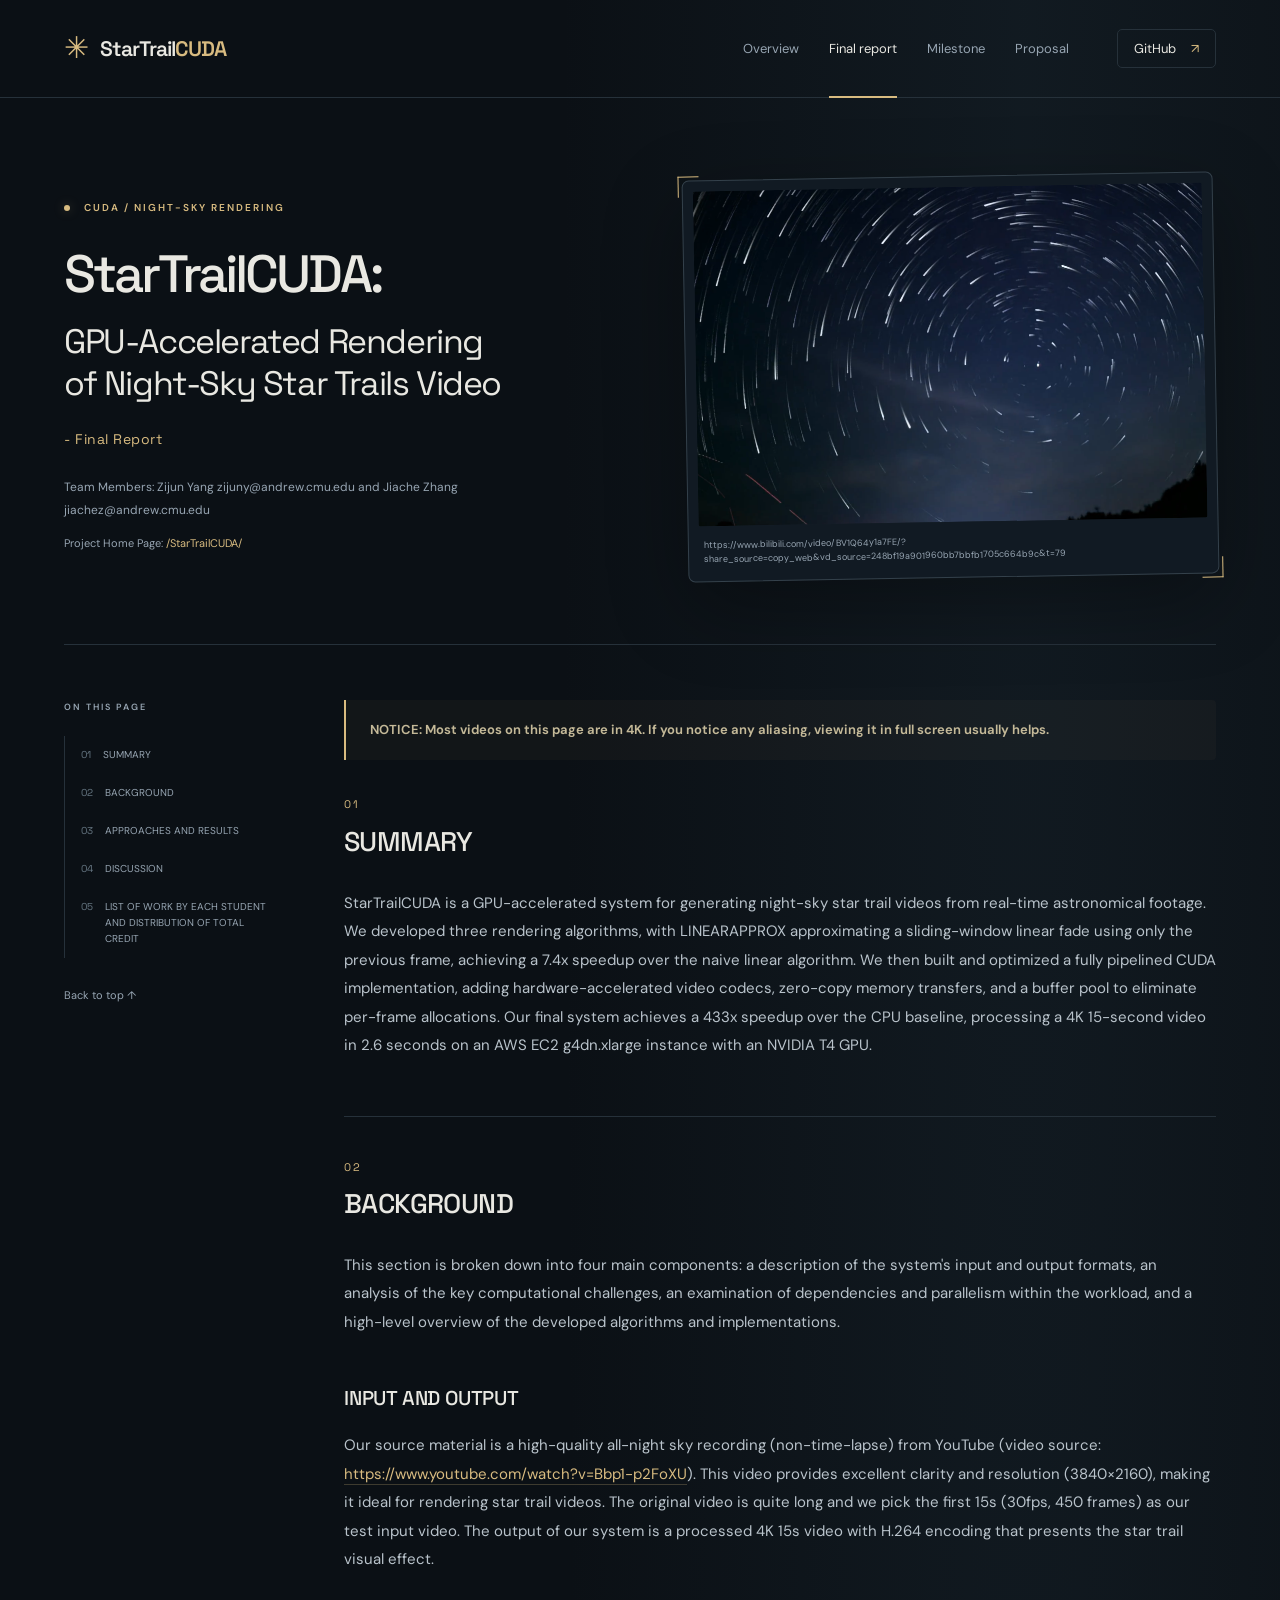
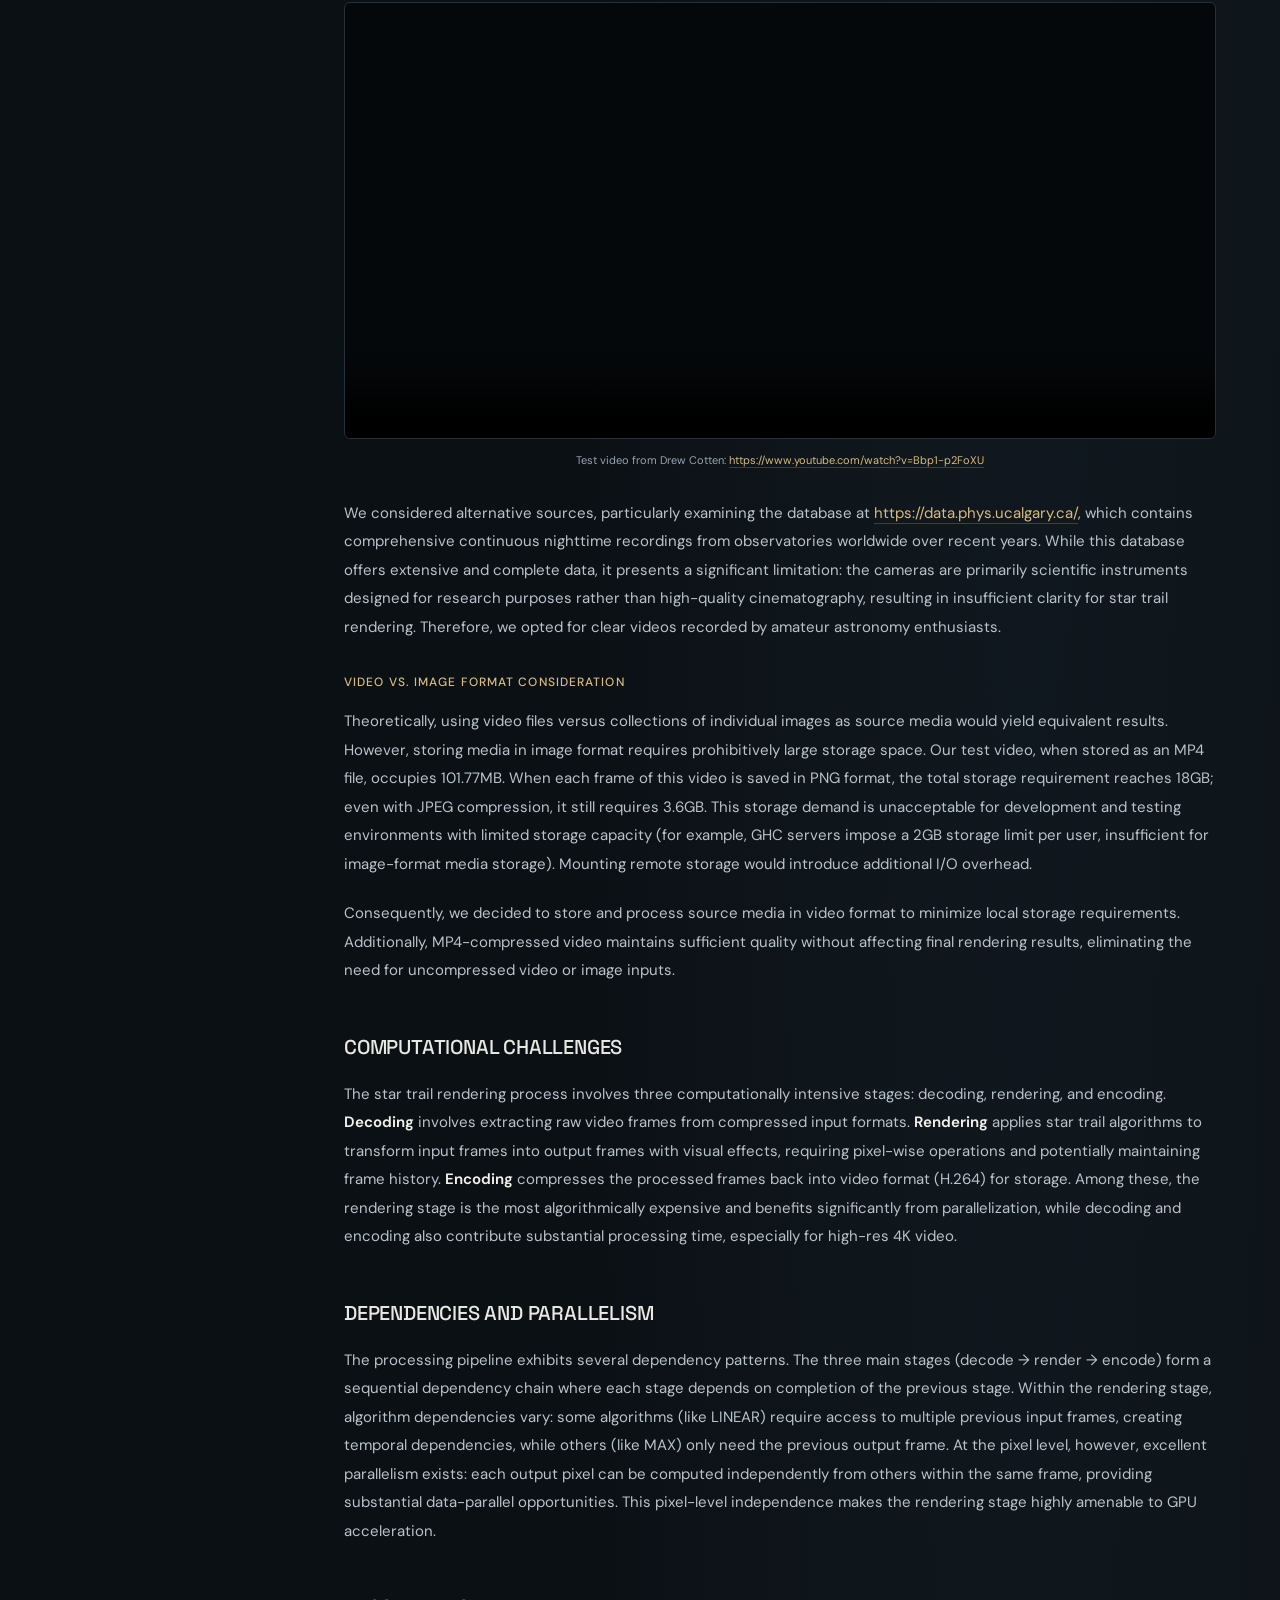
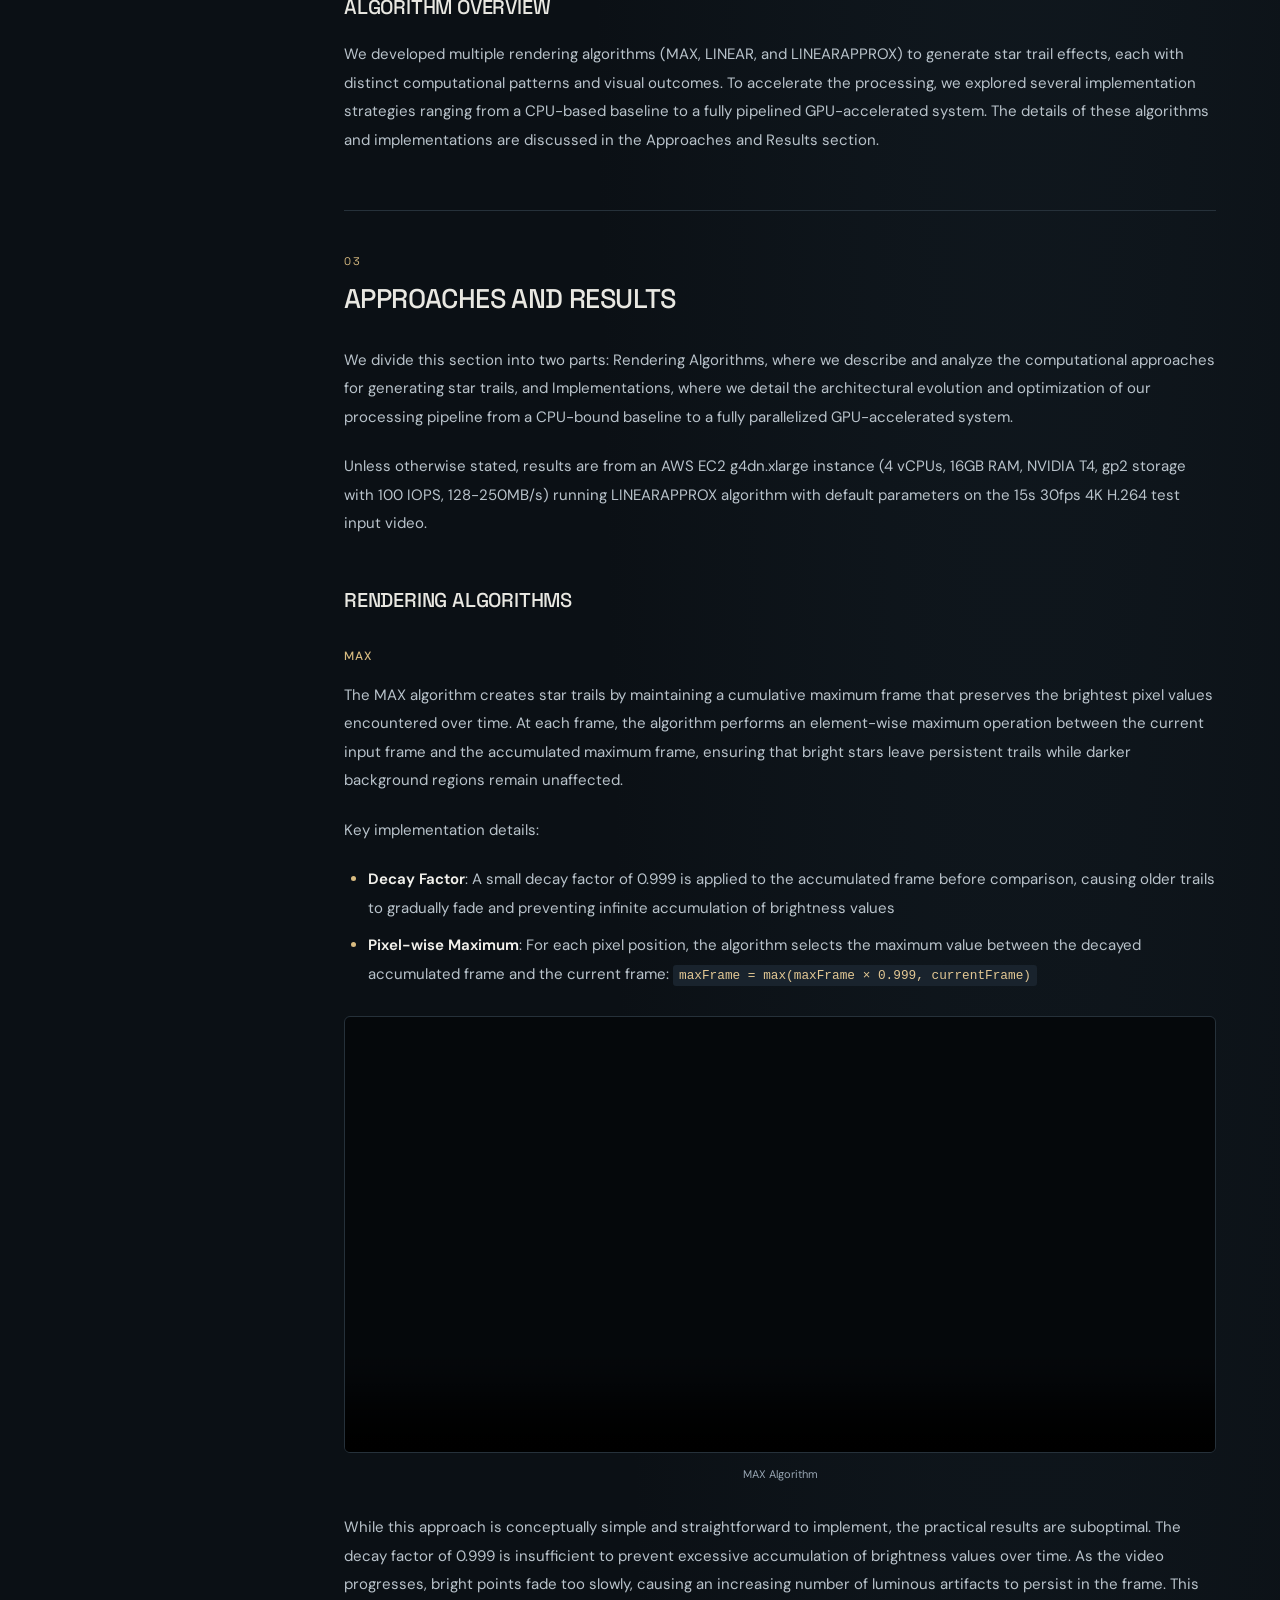
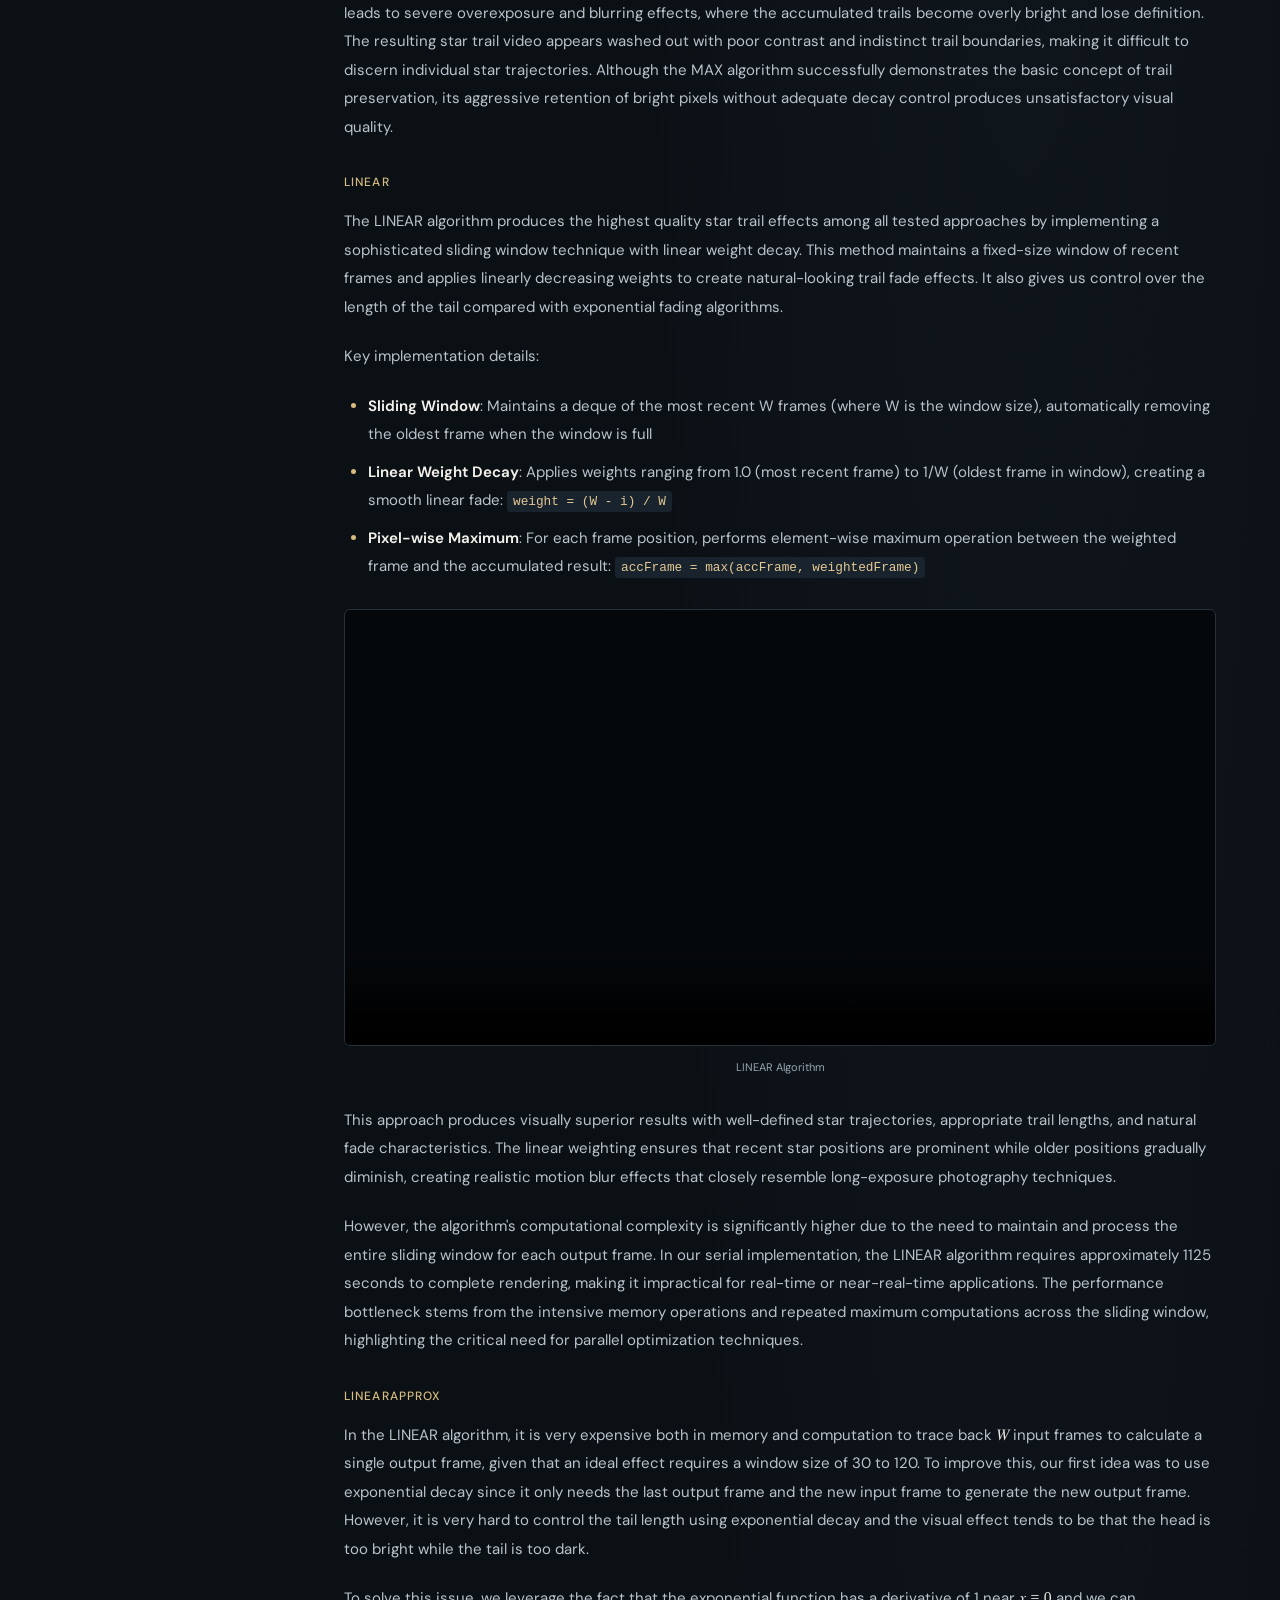
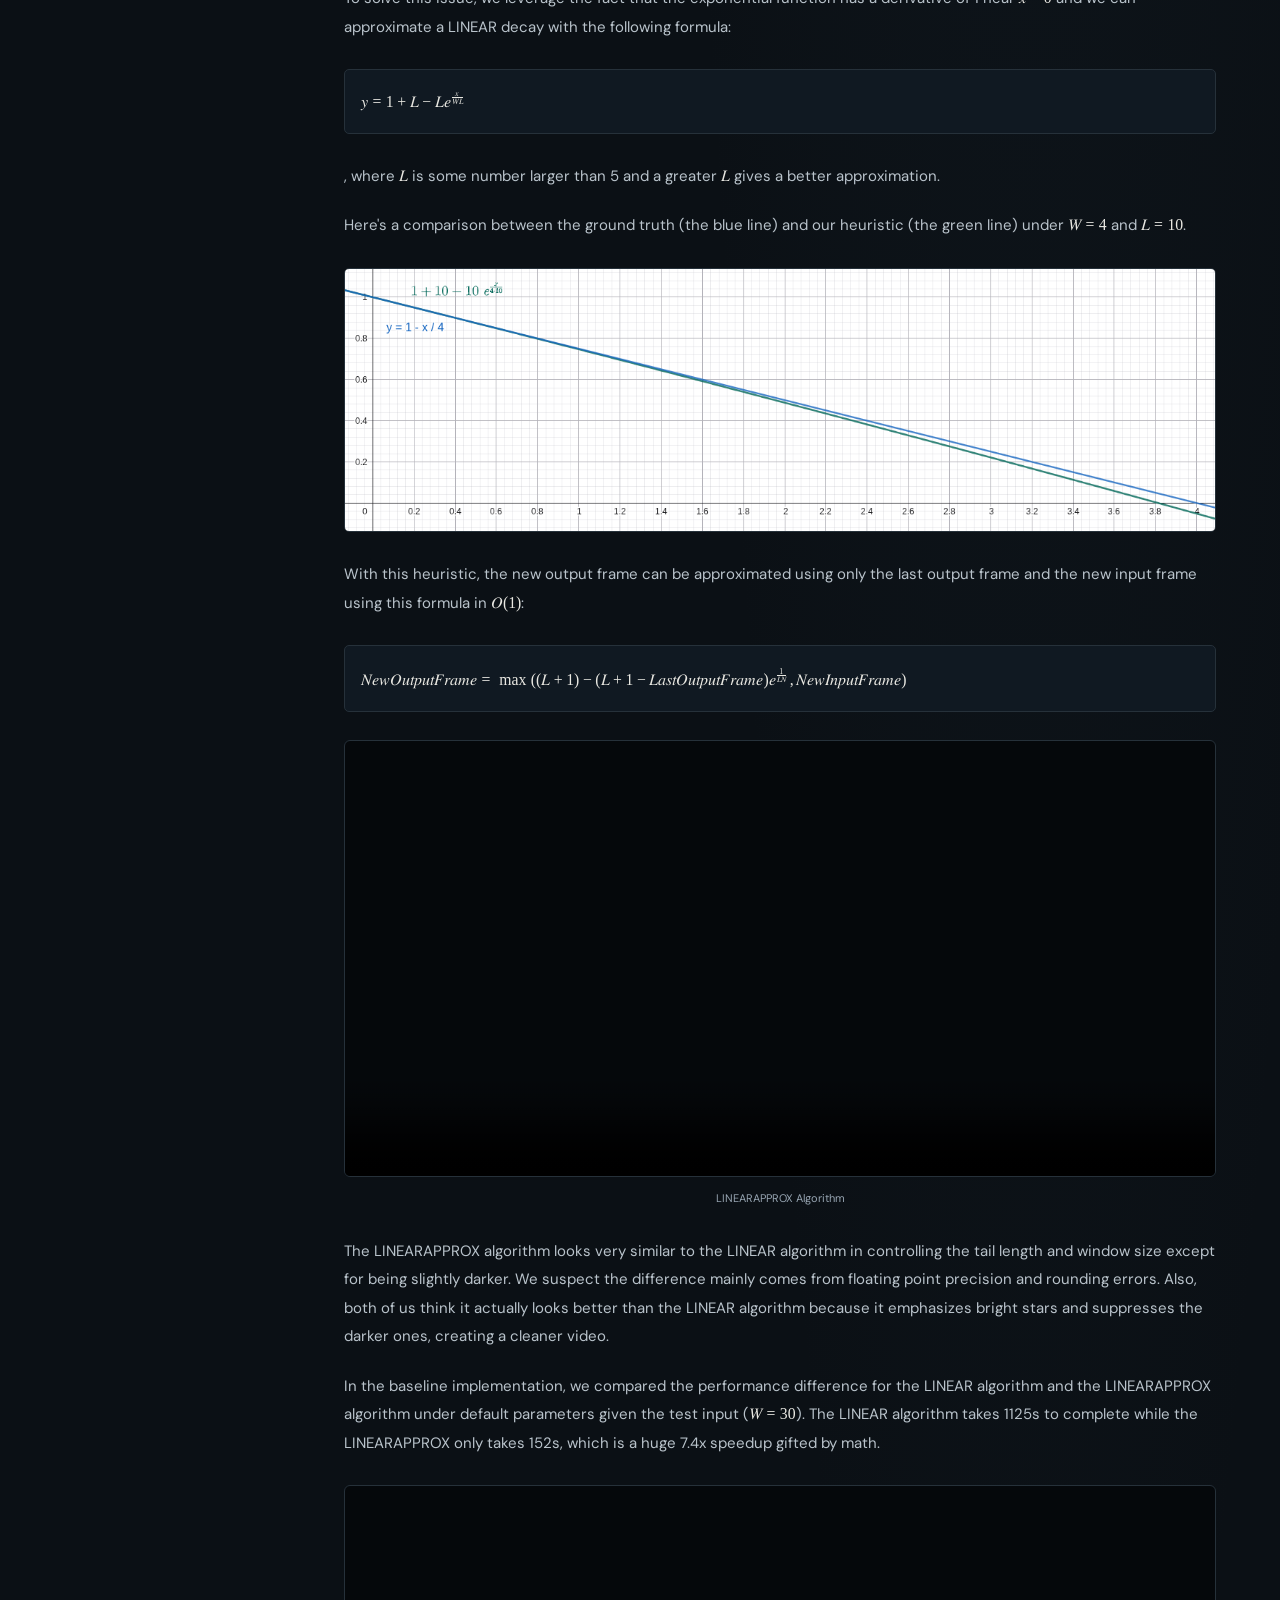
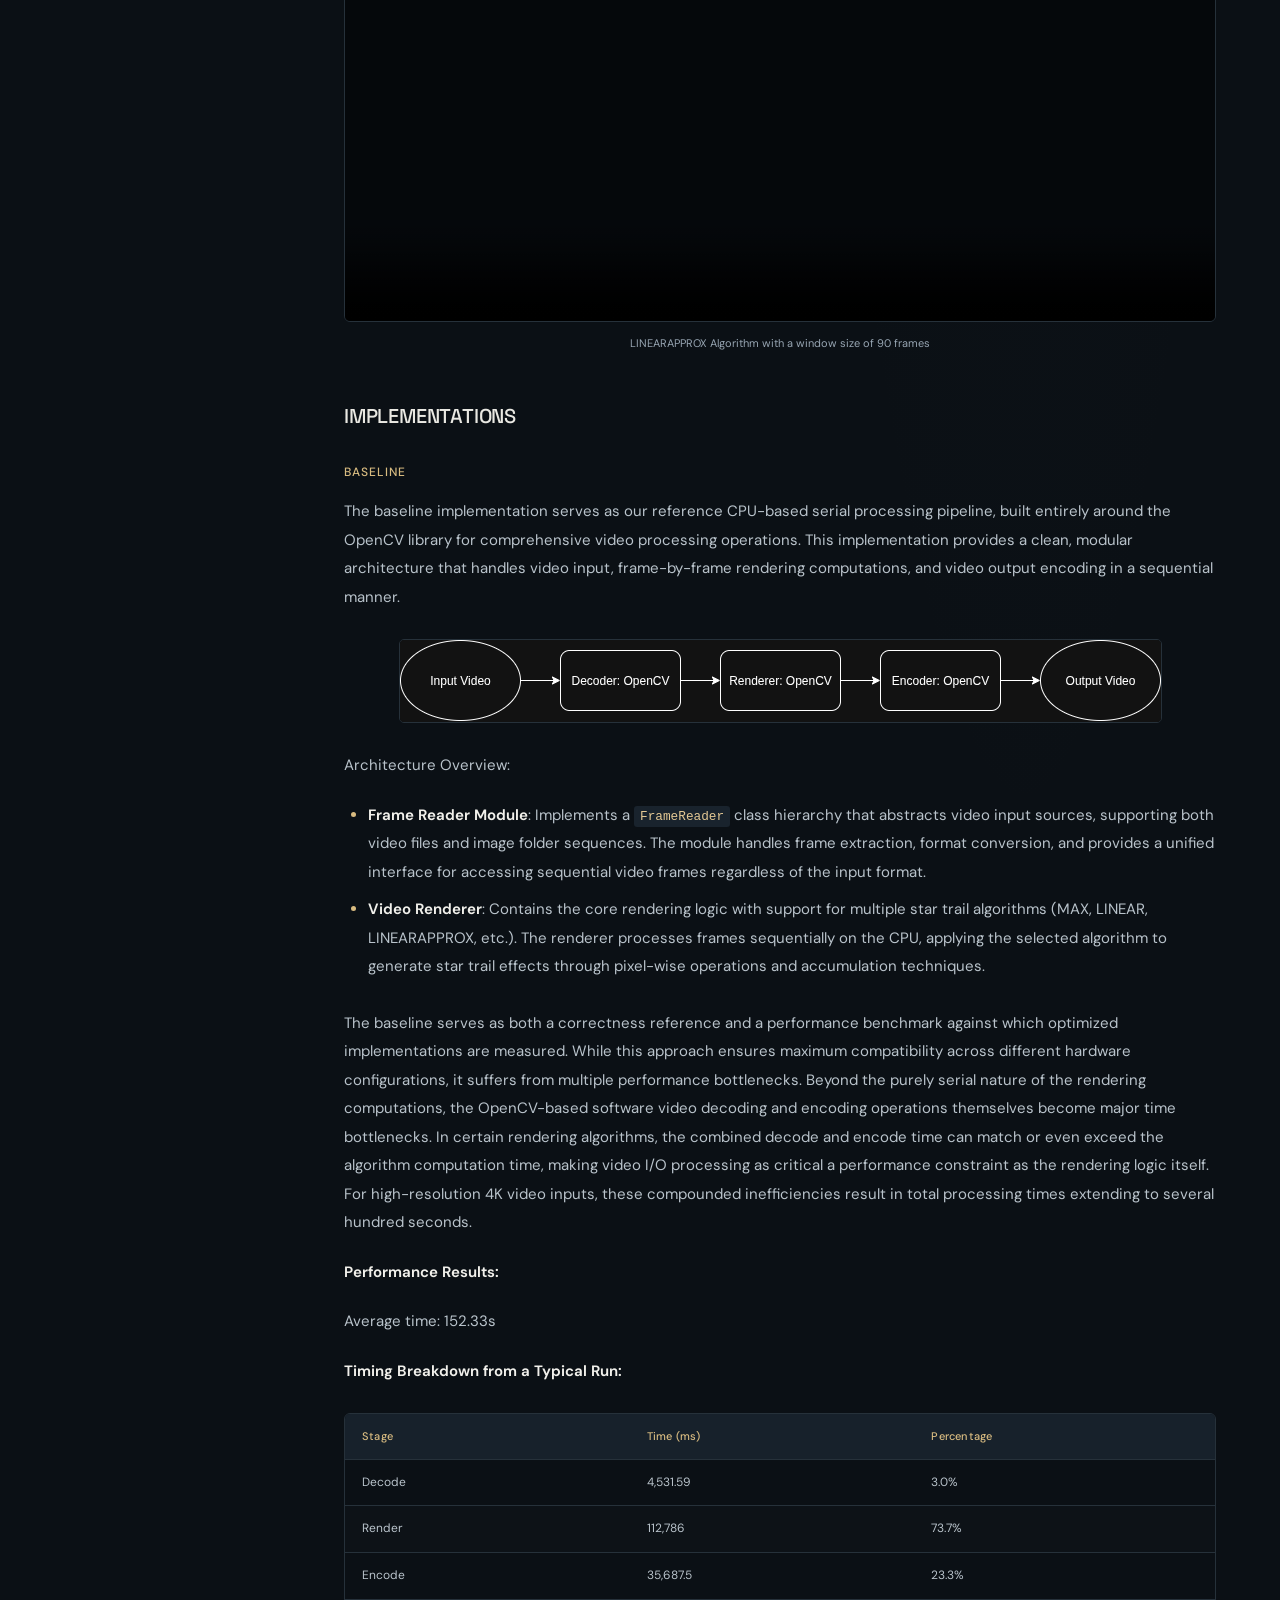
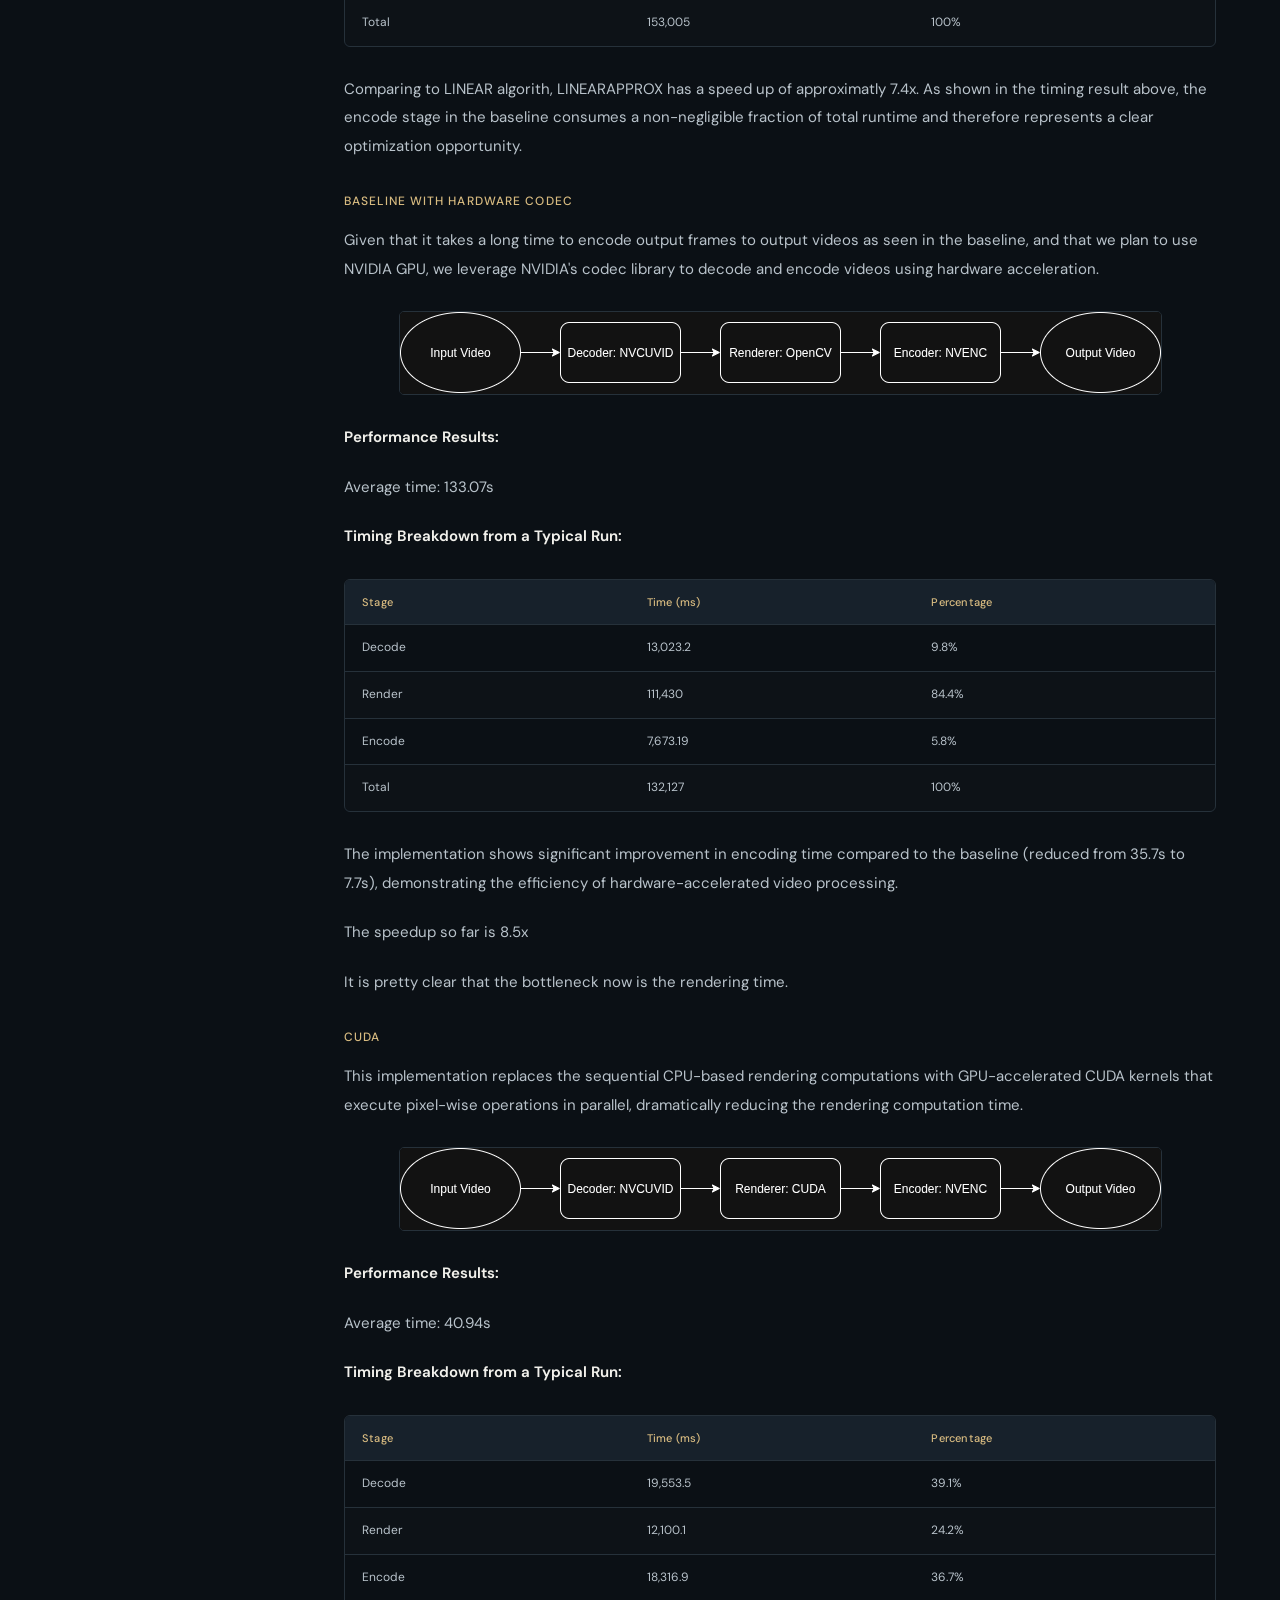
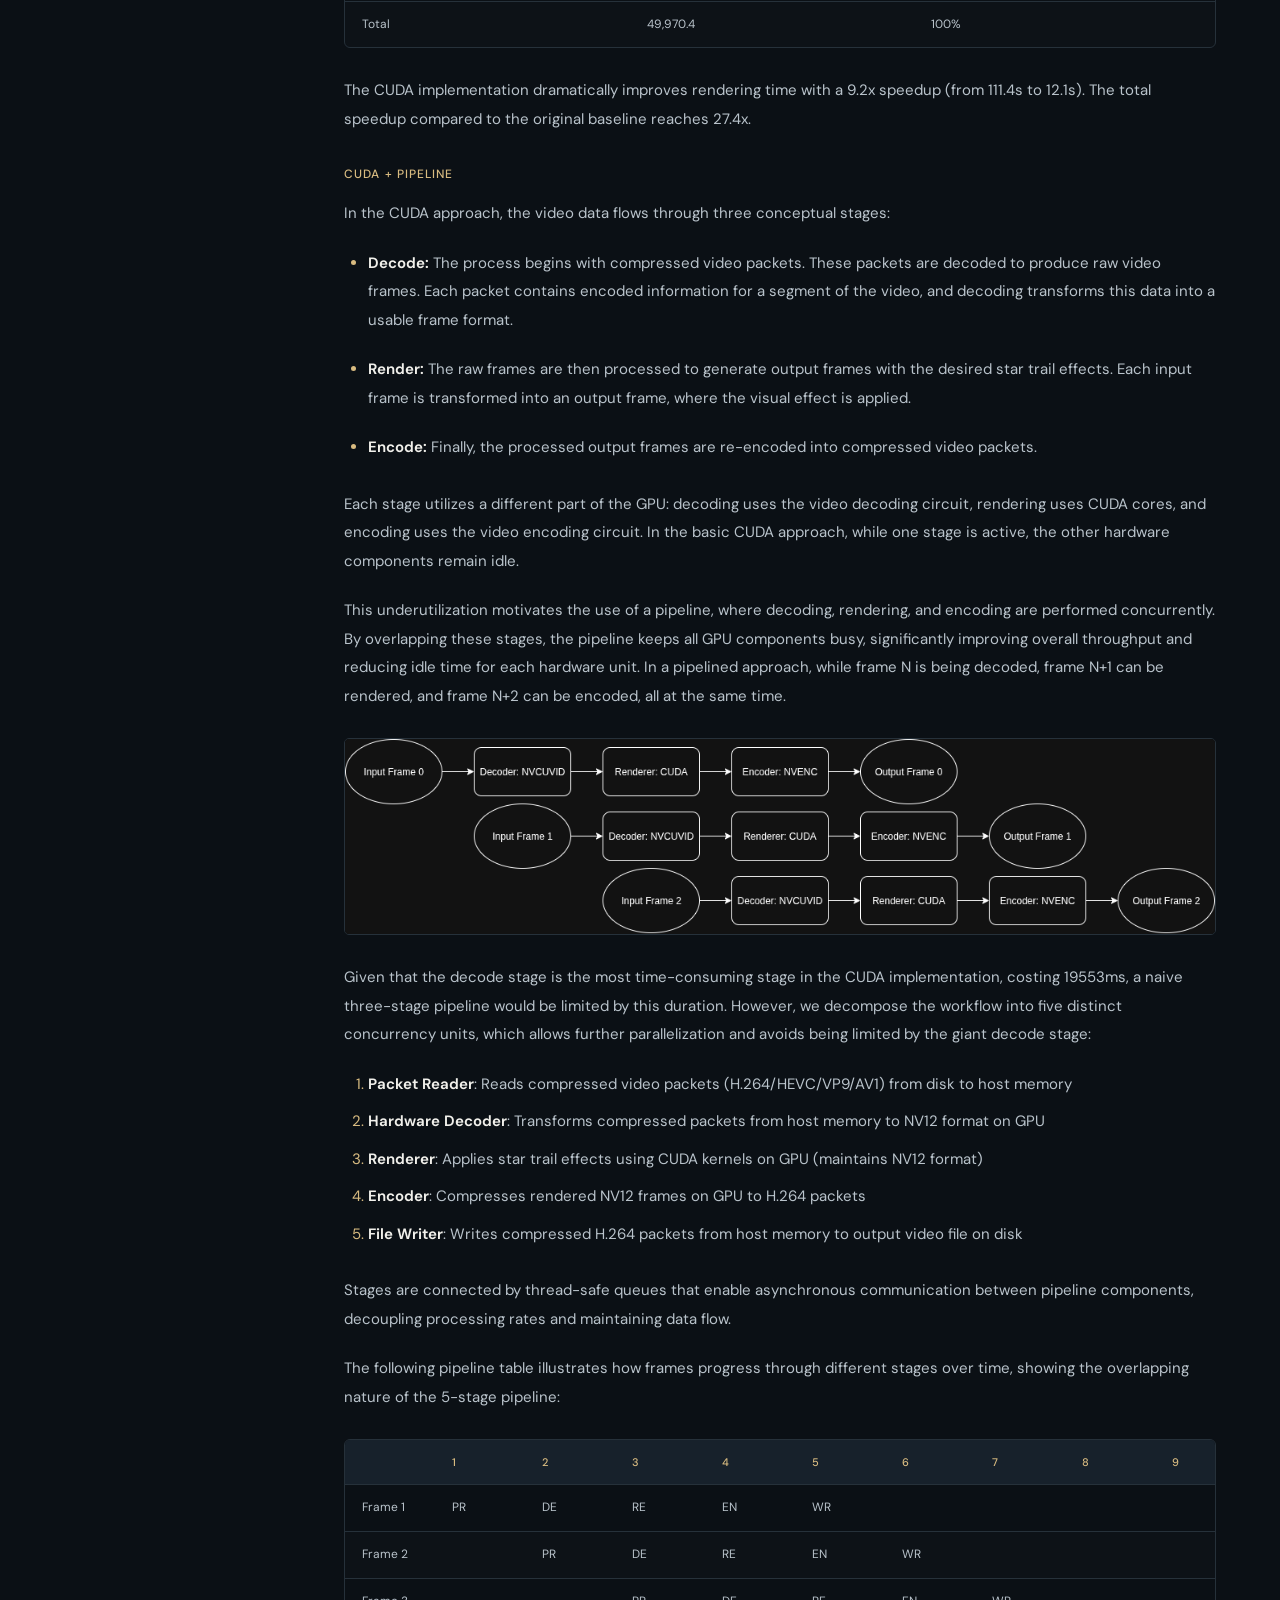
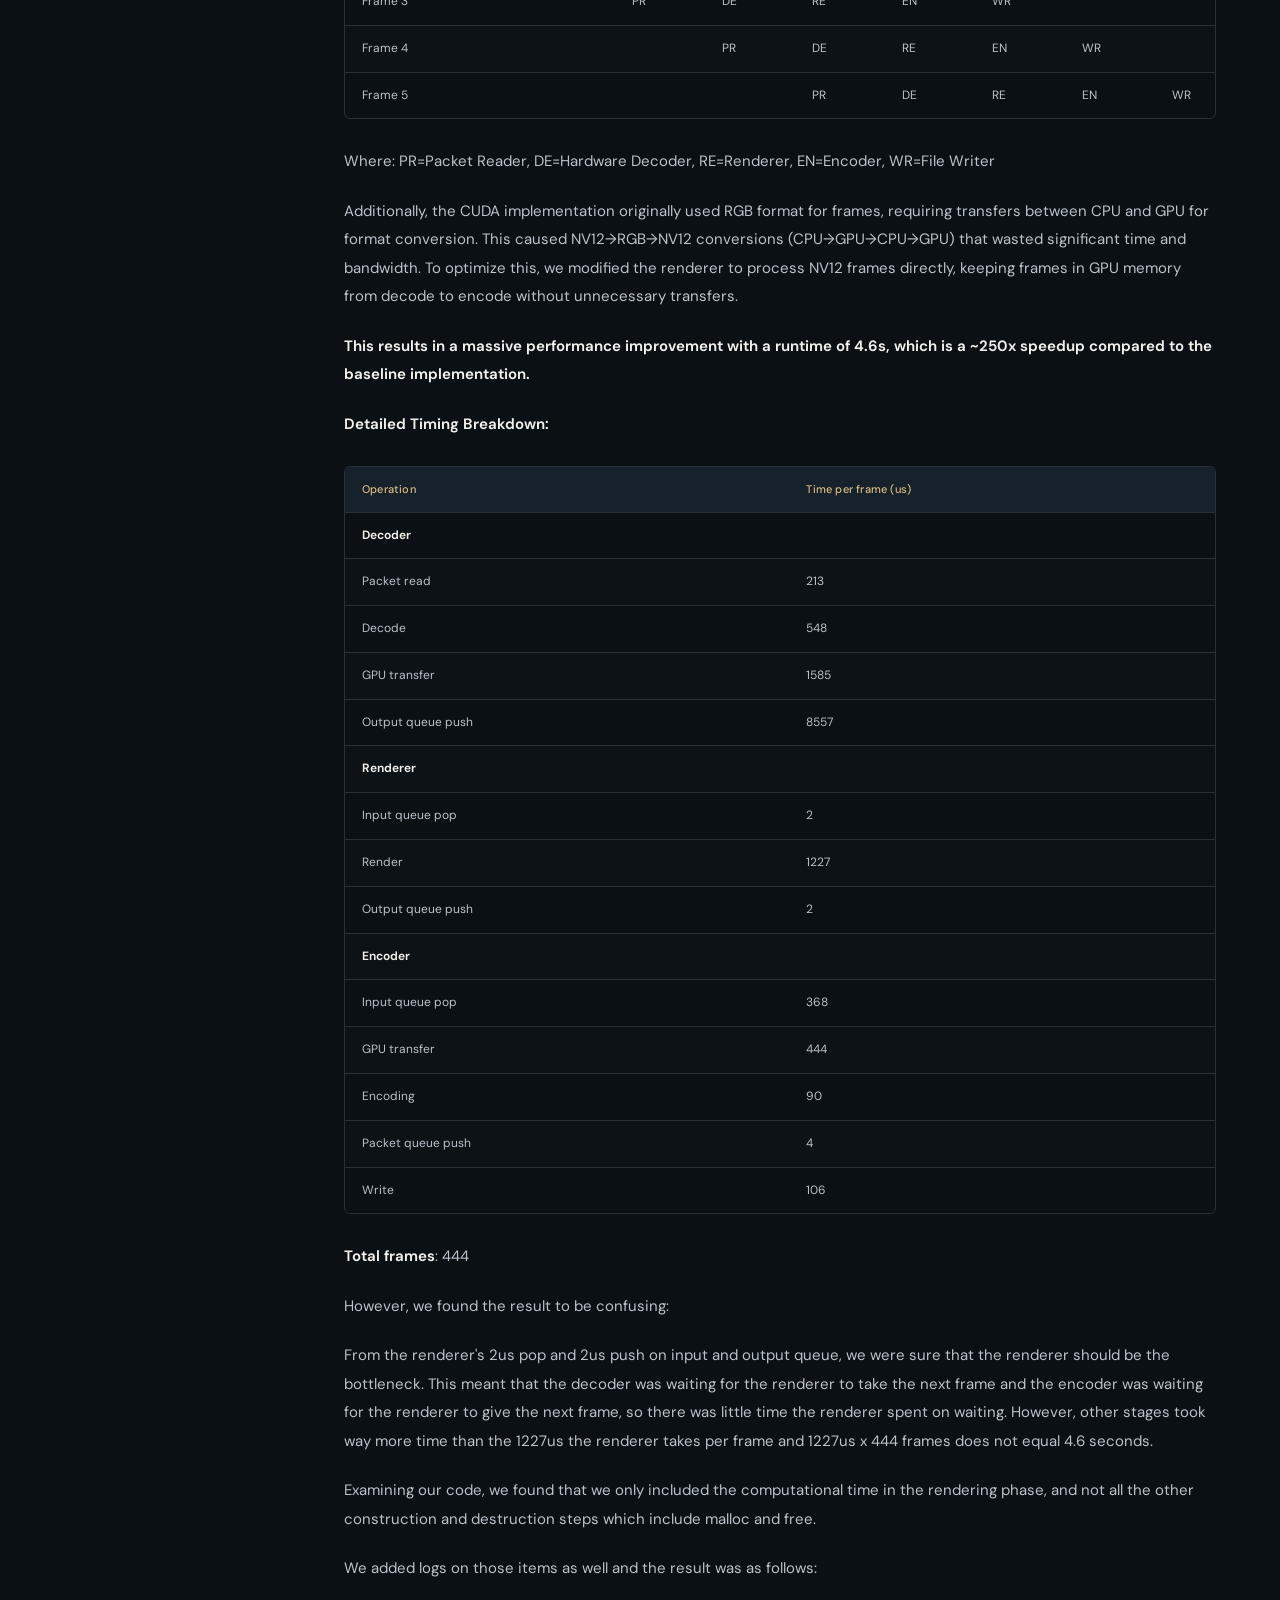
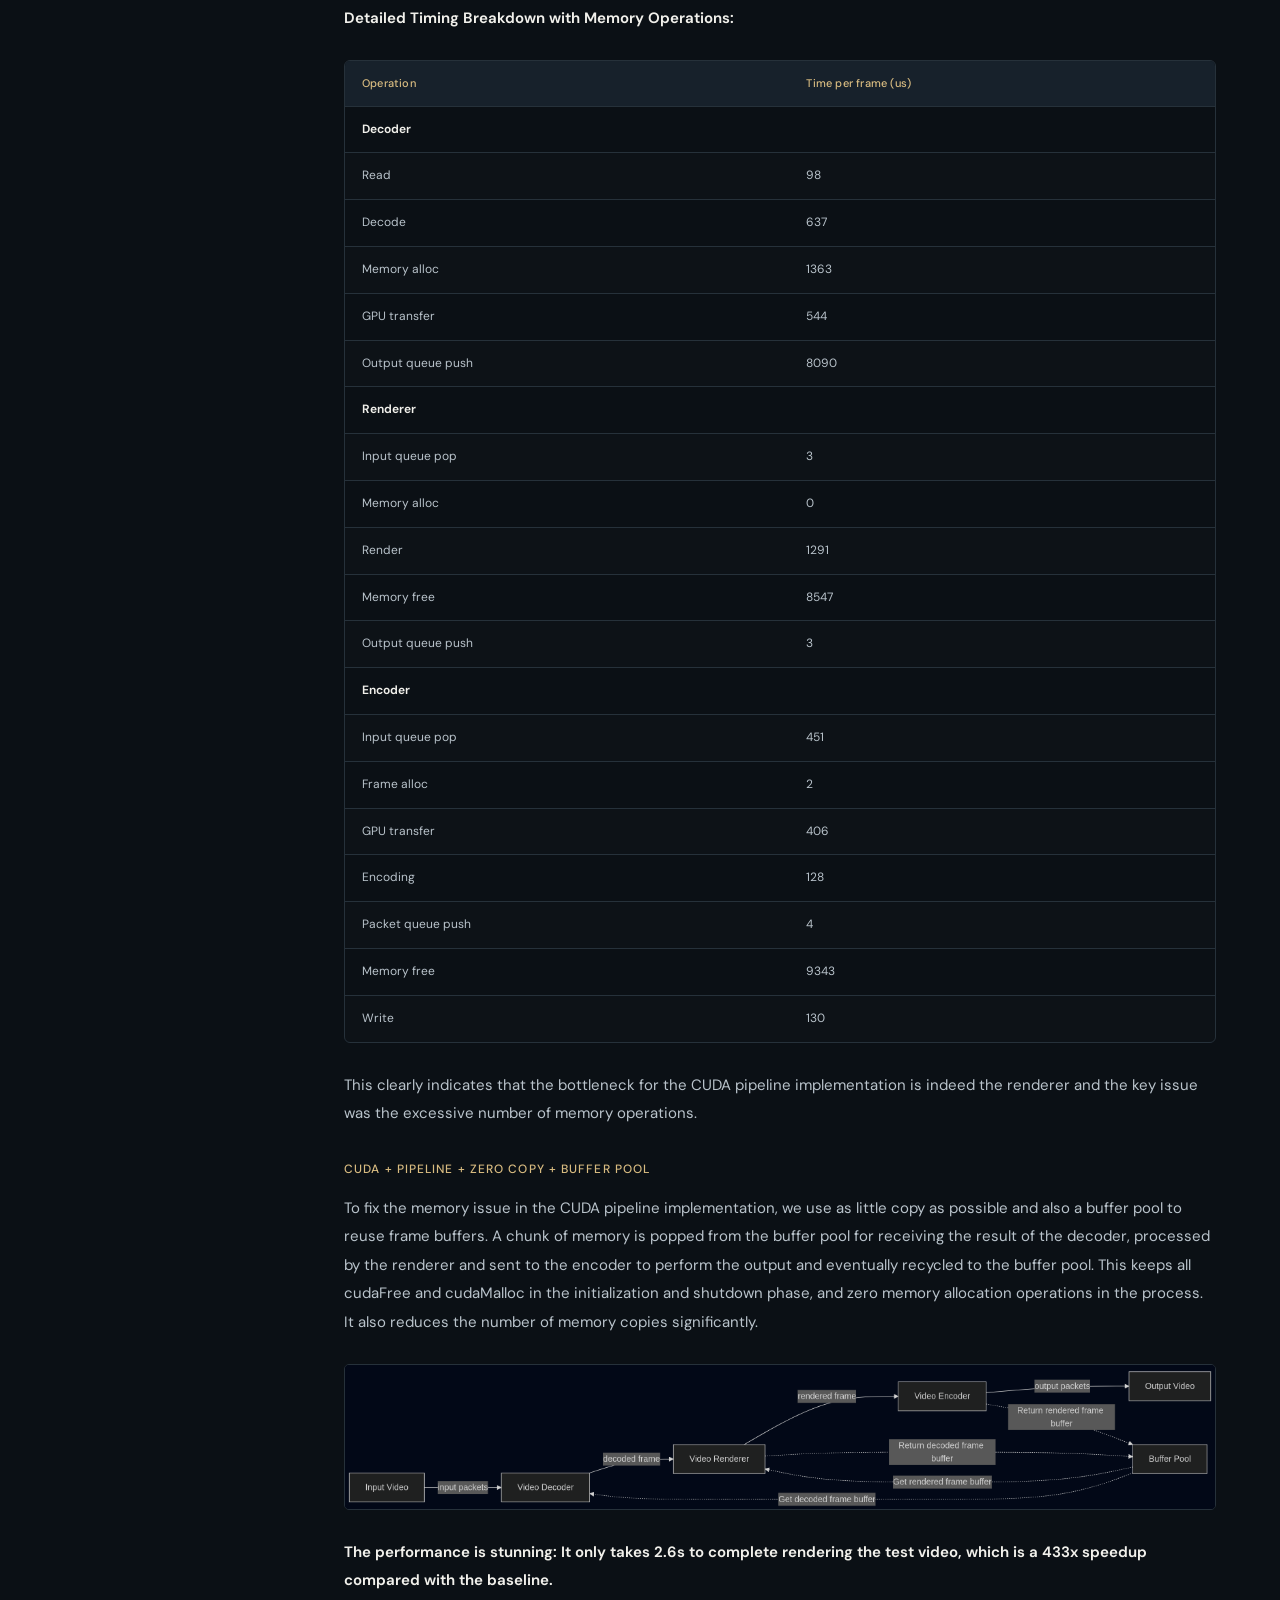
==== commit 497e8b52: "Add navigation enhancements and styling for reading progress - Introduced JavaScript functionality t" ====
--- a/docs/final_report.html
+++ b/docs/final_report.html
@@ -1,1322 +1,664 @@
 <!doctype html>
-<html>
-<head>
-<meta charset='UTF-8'><meta name='viewport' content='width=device-width initial-scale=1'><style type='text/css'>html {overflow-x: initial !important;}</style>
-<style type='text/css'  id="style-base">:root { --bg-color: #ffffff; --text-color: #333333; --select-text-bg-color: #B5D6FC; --select-text-font-color: auto; --monospace: "Lucida Console",Consolas,"Courier",monospace; --title-bar-height: 20px; }
-.mac-os-11 { --title-bar-height: 28px; }
-html { font-size: 14px; background-color: var(--bg-color); color: var(--text-color); font-family: "Helvetica Neue", Helvetica, Arial, "Segoe UI Emoji", "SF Pro", sans-serif; -webkit-font-smoothing: antialiased; }
-h1, h2, h3, h4, h5 { white-space: pre-wrap; }
-body { margin: 0px; padding: 0px; height: auto; inset: 0px; font-size: 1rem; line-height: 1.42857; overflow-x: hidden; background: inherit; }
-iframe { margin: auto; }
-a.url { word-break: break-all; }
-a:active, a:hover { outline: 0px; }
-.in-text-selection, ::selection { text-shadow: none; background: var(--select-text-bg-color); color: var(--select-text-font-color); }
-#write { margin: 0px auto; height: auto; width: inherit; word-break: normal; overflow-wrap: break-word; position: relative; white-space: normal; overflow-x: visible; padding-top: 36px; }
-#write.first-line-indent p { text-indent: 2em; }
-#write.first-line-indent li p, #write.first-line-indent p *, #write.first-line-indent svg * { text-indent: 0px; }
-#write.first-line-indent li { margin-left: 2em; }
-.for-image #write { padding-left: 8px; padding-right: 8px; }
-body.typora-export { padding-left: 30px; padding-right: 30px; }
-.typora-export .footnote-line, .typora-export li, .typora-export p { white-space: pre-wrap; }
-.typora-export .task-list-item input { pointer-events: none; }
-@media screen and (max-width: 500px) {
-  body.typora-export { padding-left: 0px; padding-right: 0px; }
-  #write { padding-left: 20px; padding-right: 20px; }
-}
-#write li > figure:last-child { margin-bottom: 0.5rem; }
-#write ol, #write ul { position: relative; }
-img { max-width: 100%; vertical-align: middle; image-orientation: from-image; }
-img:not([height]) { height: auto; }
-button, input, select, textarea { color: inherit; font: inherit; }
-input[type="checkbox"], input[type="radio"] { line-height: normal; padding: 0px; }
-*, ::after, ::before { box-sizing: border-box; }
-svg sub, svg sup { position: static; }
-.nodeLabel p { padding-right: 2px; padding-left: 2px; }
-.typora-export .nodeLabel p { padding-right: 0px; padding-left: 0px; }
-foreignobject { overflow: visible; }
-p { line-height: inherit; }
-h1, h2, h3, h4, h5, h6 { break-after: avoid-page; break-inside: avoid; orphans: 4; }
-p { orphans: 4; }
-li p { orphans: 1; }
-h1 { font-size: 2rem; }
-h2 { font-size: 1.8rem; }
-h3 { font-size: 1.6rem; }
-h4 { font-size: 1.4rem; }
-h5 { font-size: 1.2rem; }
-h6 { font-size: 1rem; }
-.md-math-block, .md-rawblock, h1, h2, h3, h4, h5, h6, p { margin-top: 1rem; margin-bottom: 1rem; }
-.hidden { display: none; }
-.md-blockmeta { color: rgb(204, 204, 204); font-weight: 700; font-style: italic; }
-a { cursor: pointer; }
-sup.md-footnote { padding: 2px 4px; background-color: rgba(238, 238, 238, 0.7); color: rgb(85, 85, 85); border-radius: 4px; cursor: pointer; }
-sup.md-footnote a, sup.md-footnote a:hover { color: inherit; text-transform: inherit; text-decoration: inherit; }
-#write input[type="checkbox"] { cursor: pointer; width: inherit; height: inherit; }
-figure { overflow-x: auto; margin: 1.2em 0px; max-width: calc(100% + 16px); padding: 0px; }
-figure > table { margin: 0px; }
-thead, tr { break-inside: avoid; break-after: auto; }
-thead { display: table-header-group; }
-table { border-collapse: collapse; border-spacing: 0px; width: 100%; overflow: auto; break-inside: auto; text-align: left; }
-table.md-table td { min-width: 32px; }
-.CodeMirror-gutters { border-right: 0px; background-color: inherit; }
-.CodeMirror-linenumber { user-select: none; }
-.CodeMirror { text-align: left; }
-.CodeMirror-placeholder { opacity: 0.3; }
-.CodeMirror pre { padding: 0px 4px; }
-.CodeMirror-lines { padding: 0px; }
-div.hr:focus { cursor: none; }
-#write pre { white-space: pre-wrap; }
-#write.fences-no-line-wrapping pre { white-space: pre; }
-#write pre.ty-contain-cm { white-space: normal; }
-.CodeMirror-gutters { margin-right: 4px; }
-.md-fences { font-size: 0.9rem; position: relative; display: block; break-inside: avoid; text-align: left; overflow: visible; white-space: pre; background: inherit; }
-.md-fences-adv-panel { width: 100%; margin-top: 10px; text-align: center; padding-top: 0px; padding-bottom: 8px; overflow-x: auto; }
-#write .md-fences.mock-cm { white-space: pre-wrap; }
-.md-fences.md-fences-with-lineno { padding-left: 0px; }
-#write.fences-no-line-wrapping .md-fences.mock-cm { white-space: pre; overflow-x: auto; }
-.md-fences.mock-cm.md-fences-with-lineno { padding-left: 8px; }
-.CodeMirror-line, twitterwidget { break-inside: avoid; }
-svg { break-inside: avoid; }
-.footnotes { opacity: 0.8; font-size: 0.9rem; margin-top: 1em; margin-bottom: 1em; }
-.footnotes + .footnotes { margin-top: 0px; }
-.md-reset { margin: 0px; padding: 0px; border: 0px; outline: 0px; vertical-align: top; background: 0px 0px; text-decoration: none; text-shadow: none; float: none; position: static; width: auto; height: auto; white-space: nowrap; cursor: inherit; -webkit-tap-highlight-color: transparent; line-height: normal; font-weight: 400; text-align: left; box-sizing: content-box; direction: ltr; }
-li div { padding-top: 0px; }
-blockquote { margin: 1rem 0px; }
-li .mathjax-block, li p { margin: 0.5rem 0px; }
-li blockquote { margin: 1rem 0px; }
-li { margin: 0px; position: relative; }
-blockquote > :last-child { margin-bottom: 0px; }
-blockquote > :first-child, li > :first-child { margin-top: 0px; }
-.footnotes-area { color: rgb(136, 136, 136); margin-top: 0.714rem; padding-bottom: 0.143rem; white-space: normal; }
-#write .footnote-line { white-space: pre-wrap; }
-@media print {
-  body, html { border: 1px solid transparent; height: 99%; break-after: avoid; break-before: avoid; font-variant-ligatures: no-common-ligatures; }
-  #write { margin-top: 0px; border-color: transparent !important; padding-top: 0px !important; padding-bottom: 0px !important; }
-  .typora-export * { print-color-adjust: exact; }
-  .typora-export #write { break-after: avoid; }
-  .typora-export #write::after { height: 0px; }
-  .is-mac table { break-inside: avoid; }
-  #write > p:nth-child(1) { margin-top: 0px; }
-  .typora-export-show-outline .typora-export-sidebar { display: none; }
-  figure { overflow-x: visible; }
-}
-.footnote-line { margin-top: 0.714em; font-size: 0.7em; }
-a img, img a { cursor: pointer; }
-pre.md-meta-block { font-size: 0.8rem; min-height: 0.8rem; white-space: pre-wrap; background: rgb(204, 204, 204); display: block; overflow-x: hidden; }
-p > .md-image:only-child:not(.md-img-error) img, p > img:only-child { display: block; margin: auto; }
-#write.first-line-indent p > .md-image:only-child:not(.md-img-error) img { left: -2em; position: relative; }
-p > .md-image:only-child { display: inline-block; width: 100%; }
-#write .MathJax_Display { margin: 0.8em 0px 0px; }
-.md-math-block { width: 100%; }
-.md-math-block:not(:empty)::after { display: none; }
-.MathJax_ref { fill: currentcolor; }
-[contenteditable="true"]:active, [contenteditable="true"]:focus, [contenteditable="false"]:active, [contenteditable="false"]:focus { outline: 0px; box-shadow: none; }
-.md-task-list-item { position: relative; list-style-type: none; }
-.task-list-item.md-task-list-item { padding-left: 0px; }
-.md-task-list-item > input { position: absolute; top: 0px; left: 0px; margin-left: -1.2em; margin-top: calc(1em - 10px); border-width: medium; border-style: none; border-color: currentcolor; border-image: initial; }
-.math { font-size: 1rem; }
-.md-toc { min-height: 3.58rem; position: relative; font-size: 0.9rem; border-radius: 10px; }
-.md-toc-content { position: relative; margin-left: 0px; }
-.md-toc-content::after, .md-toc::after { display: none; }
-.md-toc-item { display: block; color: rgb(65, 131, 196); }
-.md-toc-item a { text-decoration: none; }
-.md-toc-inner:hover { text-decoration: underline; }
-.md-toc-inner { display: inline-block; cursor: pointer; }
-.md-toc-h1 .md-toc-inner { margin-left: 0px; font-weight: 700; }
-.md-toc-h2 .md-toc-inner { margin-left: 2em; }
-.md-toc-h3 .md-toc-inner { margin-left: 4em; }
-.md-toc-h4 .md-toc-inner { margin-left: 6em; }
-.md-toc-h5 .md-toc-inner { margin-left: 8em; }
-.md-toc-h6 .md-toc-inner { margin-left: 10em; }
-@media screen and (max-width: 48em) {
-  .md-toc-h3 .md-toc-inner { margin-left: 3.5em; }
-  .md-toc-h4 .md-toc-inner { margin-left: 5em; }
-  .md-toc-h5 .md-toc-inner { margin-left: 6.5em; }
-  .md-toc-h6 .md-toc-inner { margin-left: 8em; }
-}
-a.md-toc-inner { font-size: inherit; font-style: inherit; font-weight: inherit; line-height: inherit; }
-.footnote-line a:not(.reversefootnote) { color: inherit; }
-.reversefootnote { font-family: ui-monospace, sans-serif; }
-.md-attr { display: none; }
-.md-fn-count::after { content: "."; }
-code, pre, samp, tt { font-family: var(--monospace); }
-kbd { margin: 0px 0.1em; padding: 0.1em 0.6em; font-size: 0.8em; color: rgb(36, 39, 41); background: rgb(255, 255, 255); border: 1px solid rgb(173, 179, 185); border-radius: 3px; box-shadow: rgba(12, 13, 14, 0.2) 0px 1px 0px, rgb(255, 255, 255) 0px 0px 0px 2px inset; white-space: nowrap; vertical-align: middle; }
-.md-comment { color: rgb(162, 127, 3); opacity: 0.6; font-family: var(--monospace); }
-code { text-align: left; vertical-align: initial; }
-a.md-print-anchor { white-space: pre !important; border-width: medium !important; border-style: none !important; border-color: currentcolor !important; display: inline-block !important; position: absolute !important; width: 1px !important; right: 0px !important; outline: 0px !important; background: 0px 0px !important; text-decoration: initial !important; text-shadow: initial !important; }
-.os-windows.monocolor-emoji .md-emoji { font-family: "Segoe UI Symbol", sans-serif; }
-.md-diagram-panel > svg { max-width: 100%; }
-[lang="flow"] svg, [lang="mermaid"] svg { max-width: 100%; height: auto; }
-[lang="mermaid"] .node text { font-size: 1rem; }
-table tr th { border-bottom: 0px; }
-video { max-width: 100%; display: block; margin: 0px auto; }
-iframe { max-width: 100%; width: 100%; border-width: medium; border-style: none; border-color: currentcolor; border-image: initial; }
-.highlight td, .highlight tr { border: 0px; }
-mark { background: rgb(255, 255, 0); color: rgb(0, 0, 0); }
-.md-html-inline .md-plain, .md-html-inline strong, mark .md-inline-math, mark strong { color: inherit; }
-.md-expand mark .md-meta { opacity: 0.3 !important; }
-mark .md-meta { color: rgb(0, 0, 0); }
-@media print {
-  .typora-export h1, .typora-export h2, .typora-export h3, .typora-export h4, .typora-export h5, .typora-export h6 { break-inside: avoid; }
-}
-.md-diagram-panel .messageText { stroke: none !important; }
-.md-diagram-panel .start-state { fill: var(--node-fill); }
-.md-diagram-panel .edgeLabel rect { opacity: 1 !important; }
-.md-fences.md-fences-math { font-size: 1em; }
-.md-fences-advanced:not(.md-focus) { padding: 0px; white-space: nowrap; border: 0px; }
-.md-fences-advanced:not(.md-focus) { background: inherit; }
-.mermaid-svg { margin: auto; }
-.typora-export-show-outline .typora-export-content { max-width: 1440px; margin: auto; display: flex; flex-direction: row; }
-.typora-export-sidebar { width: 300px; font-size: 0.8rem; margin-top: 80px; margin-right: 18px; }
-.typora-export-show-outline #write { --webkit-flex: 2; flex: 2 1 0%; }
-.typora-export-sidebar .outline-content { position: fixed; top: 0px; max-height: 100%; overflow: hidden auto; padding-bottom: 30px; padding-top: 60px; width: 300px; }
-@media screen and (max-width: 1024px) {
-  .typora-export-sidebar, .typora-export-sidebar .outline-content { width: 240px; }
-}
-@media screen and (max-width: 800px) {
-  .typora-export-sidebar { display: none; }
-}
-.outline-content li, .outline-content ul { margin-left: 0px; margin-right: 0px; padding-left: 0px; padding-right: 0px; list-style: none; overflow-wrap: anywhere; }
-.outline-content ul { margin-top: 0px; margin-bottom: 0px; }
-.outline-content strong { font-weight: 400; }
-.outline-expander { width: 1rem; height: 1.42857rem; position: relative; display: table-cell; vertical-align: middle; cursor: pointer; padding-left: 4px; }
-.outline-expander::before { content: ""; position: relative; font-family: Ionicons; display: inline-block; font-size: 8px; vertical-align: middle; }
-.outline-item { padding-top: 3px; padding-bottom: 3px; cursor: pointer; }
-.outline-expander:hover::before { content: ""; }
-.outline-h1 > .outline-item { padding-left: 0px; }
-.outline-h2 > .outline-item { padding-left: 1em; }
-.outline-h3 > .outline-item { padding-left: 2em; }
-.outline-h4 > .outline-item { padding-left: 3em; }
-.outline-h5 > .outline-item { padding-left: 4em; }
-.outline-h6 > .outline-item { padding-left: 5em; }
-.outline-label { cursor: pointer; display: table-cell; vertical-align: middle; text-decoration: none; color: inherit; }
-.outline-label:hover { text-decoration: underline; }
-.outline-item:hover { border-color: rgb(245, 245, 245); background-color: var(--item-hover-bg-color); }
-.outline-item:hover { margin-left: -28px; margin-right: -28px; border-left: 28px solid transparent; border-right: 28px solid transparent; }
-.outline-item-single .outline-expander::before, .outline-item-single .outline-expander:hover::before { display: none; }
-.outline-item-open > .outline-item > .outline-expander::before { content: ""; }
-.outline-children { display: none; }
-.info-panel-tab-wrapper { display: none; }
-.outline-item-open > .outline-children { display: block; }
-.typora-export .outline-item { padding-top: 1px; padding-bottom: 1px; }
-.typora-export .outline-item:hover { margin-right: -8px; border-right: 8px solid transparent; }
-.typora-export .outline-expander::before { content: "+"; font-family: inherit; top: -1px; }
-.typora-export .outline-expander:hover::before, .typora-export .outline-item-open > .outline-item > .outline-expander::before { content: "−"; }
-.typora-export-collapse-outline .outline-children { display: none; }
-.typora-export-collapse-outline .outline-item-open > .outline-children, .typora-export-no-collapse-outline .outline-children { display: block; }
-.typora-export-no-collapse-outline .outline-expander::before { content: "" !important; }
-.typora-export-show-outline .outline-item-active > .outline-item .outline-label { font-weight: 700; }
-.md-inline-math-container mjx-container { zoom: 0.95; }
-mjx-container { break-inside: avoid; }
-.md-alert.md-alert-note { border-left-color: rgb(9, 105, 218); }
-.md-alert.md-alert-important { border-left-color: rgb(130, 80, 223); }
-.md-alert.md-alert-warning { border-left-color: rgb(154, 103, 0); }
-.md-alert.md-alert-tip { border-left-color: rgb(31, 136, 61); }
-.md-alert.md-alert-caution { border-left-color: rgb(207, 34, 46); }
-.md-alert { padding: 0px 1em; margin-bottom: 16px; color: inherit; border-left: 0.25em solid rgb(0, 0, 0); }
-.md-alert-text-note { color: rgb(9, 105, 218); }
-.md-alert-text-important { color: rgb(130, 80, 223); }
-.md-alert-text-warning { color: rgb(154, 103, 0); }
-.md-alert-text-tip { color: rgb(31, 136, 61); }
-.md-alert-text-caution { color: rgb(207, 34, 46); }
-.md-alert-text { font-size: 0.9rem; font-weight: 700; }
-.md-alert-text svg { fill: currentcolor; position: relative; top: 0.125em; margin-right: 1ch; overflow: visible; }
-.md-alert-text-container::after { content: attr(data-text); text-transform: capitalize; pointer-events: none; margin-right: 1ch; }
+<html lang="en"><head><meta charset="utf-8"><meta name="viewport" content="width=device-width, initial-scale=1"><meta name="color-scheme" content="dark"><meta name="theme-color" content="#0b1015"><title>StarTrailCUDA: GPU-Accelerated Rendering of Night-Sky Star Trails Video - Final Report</title><link rel="stylesheet" href="site/style.css"><script src="site/site.js" defer></script></head>
+<body class="report"><a class="skip-link" href="#main">Skip to content</a><div class="reading-progress" aria-hidden="true"></div><header class="site-header"><a class="wordmark" href="index.html"><span class="brand-star" aria-hidden="true">✳</span>StarTrail<span>CUDA</span></a><nav aria-label="Primary"><a href="index.html">Overview</a><a href="final_report.html" aria-current="page">Final report</a><a href="milestone.html">Milestone</a><a href="project_proposal.html">Proposal</a></nav><a class="github-link" href="https://github.com/zpatronus/StarTrailCUDA">GitHub <span aria-hidden="true">↗</span></a></header><main id="main"><section class="hero" aria-labelledby="page-title">
+      <div class="hero-copy"><div class="eyebrow" aria-hidden="true"><span class="signal"></span> CUDA / NIGHT-SKY RENDERING</div>
+      <h1 id="page-title"><span class="project-name">StarTrailCUDA:</span> GPU-Accelerated Rendering of Night-Sky Star Trails Video<span class="report-name"> - Final Report</span></h1><div class="byline"><p><strong>Team Members:</strong> Zijun Yang <a class="email" href="mailto:zijuny@andrew.cmu.edu">zijuny@andrew.cmu.edu</a> and Jiache Zhang <a class="email" href="mailto:jiachez@andrew.cmu.edu">jiachez@andrew.cmu.edu</a></p></div><div class="home-reference"><p><strong>Project Home Page:</strong> <a href="index.html">/StarTrailCUDA/</a></p></div></div>
+      <figure class="hero-visual"><img alt="image-20251117192727072" src="./project_proposal.assets/image-20251117192727072.png"/><figcaption><center>
+<a href="https://www.bilibili.com/video/BV1Q64y1a7FE/?share_source=copy_web&amp;vd_source=248bf19a901960bb7bbfb1705c664b9c&amp;t=79">https://www.bilibili.com/video/BV1Q64y1a7FE/?share_source=copy_web&amp;vd_source=248bf19a901960bb7bbfb1705c664b9c&amp;t=79</a>
+</center></figcaption></figure>
+    </section><div class="report-layout"><aside class="contents"><div class="eyebrow">ON THIS PAGE</div><nav aria-label="Report sections"><a href="#summary"><span>01</span>SUMMARY</a><a href="#background"><span>02</span>BACKGROUND</a><a href="#approaches-and-results"><span>03</span>APPROACHES AND RESULTS</a><a href="#discussion"><span>04</span>DISCUSSION</a><a href="#list-of-work-by-each-student-and-distribution-of-total-credit"><span>05</span>LIST OF WORK BY EACH STUDENT AND DISTRIBUTION OF TOTAL CREDIT</a></nav><a class="back-top" href="#page-title">Back to top ↑</a></aside><article class="report-content">
 
-</style>
-<style type='text/css'  id="style-theme_css">:root {
-  --side-bar-bg-color: #212121;
-  --control-text-color: #aaa;
-  --active-file-bg-color: #383838;
-  --control-text-hover-color: #ddd;
-  --item-hover-bg-color: #404040;
-  --text-color: #c0c0c0;
-  --blur-text-color: #80808080;
-  --bg-color: #191919;
-  --select-text-bg-color: #663f3f !important;
-  --monospace: "IBM Plex Mono", "Fira Code", "SF Mono", "Monaco", "Menlo", ui-monospace, monospace !important;
-  --window-border: 1px solid #404040;
-  --rawblock-edit-panel-bd: #212121;
-  --mermaid-theme: dark;
-  --mermaid-font-family: "IBM Plex Mono", "Fira Code", "微软雅黑", monospace !important;
-  --mermaid-sequence-numbers: off;
-  /* or "on", see https://mermaid-js.github.io/mermaid/#/sequenceDiagram?id=sequencenumbers*/
-  --mermaid-flowchart-curve: basis
-    /* or "basis", see https://github.com/typora/typora-issues/issues/1632*/
-  ;
-  --mermaid--gantt-left-padding: 100;
-  /* see https://github.com/typora/typora-issues/issues/1665*/
-  --heading-char-color: #aaa;
-  --meta-content-color: #6794bc;
-  --primary-color: #d86666;
-}
 
-::-webkit-scrollbar-thumb {
-  background: #42424280 !important;
-}
 
-.menu-item-container a.menu-style-btn {
-  background: #424242;
-}
 
-html {
-  font-size: 16px;
-}
-
-body {
-  font-family: "Source Han Sans SC VF", "Open Sans", "IBM Plex Sans", "Microsoft YaHei", "Clear Sans", "Helvetica Neue", Helvetica, Arial, -apple-system, BlinkMacSystemFont, "SF Pro SC", "SF Pro Text", "Apple Color Emoji", "Segoe UI Emoji", "Noto Color Emoji", sans-serif !important;
-    font-variant-numeric: tabular-nums !important;
-  color: #d0d0d0;
-  background-color: var(--bg-color);
-  line-height: 1.75;
-  scroll-behavior: smooth;
-}
-
-#typora-quick-open {
-  border: none !important;
-  background-color: #212121 !important;
-}
-
-#write {
-  max-width: 960px;
-  margin: 0 auto;
-  padding: 30px;
-  padding-bottom: 100px;
-}
-
-#write>ul:first-child,
-#write>ol:first-child {
-  margin-top: 30px;
-}
-
-#recent-file-panel tbody tr:nth-child(2n-1) {
-  background-color: #242424;
-}
-
-/*table,
-input {
-  border: 1px solid #aaa !important;
-}*/
-
-#write a {
-  color: #d86666;
-  text-decoration: none !important;
-  border-bottom: 1px solid #d8666680;
-}
-
-.md-comment {
-  color: var(--text-color);
-  opacity: 0.5;
-  font-family: var(--monospace);
-}
-
-h1,
-h2,
-h3,
-h4,
-h5,
-h6 {
-  position: relative;
-  margin-top: 2rem;
-  margin-bottom: 1rem;
-  font-weight: bold;
-  line-height: 1.4;
-  cursor: text;
-}
-
-h1:hover a.anchor,
-h2:hover a.anchor,
-h3:hover a.anchor,
-h4:hover a.anchor,
-h5:hover a.anchor,
-h6:hover a.anchor {
-  text-decoration: none;
-}
-
-h1 tt,
-h1 code {
-  font-size: inherit;
-}
-
-h2 tt,
-h2 code {
-  font-size: inherit;
-}
-
-h3 tt,
-h3 code {
-  font-size: inherit;
-}
-
-h4 tt,
-h4 code {
-  font-size: inherit;
-}
-
-h5 tt,
-h5 code {
-  font-size: inherit;
-}
-
-h6 tt,
-h6 code {
-  font-size: inherit;
-}
-
-h1 {
-  padding-bottom: 0.3em;
-  font-size: 2.25em;
-  line-height: 1.2;
-  border-bottom: 1px solid #202020;
-}
-
-h2 {
-  padding-bottom: 0.3em;
-  font-size: 1.75em;
-  line-height: 1.225;
-  border-bottom: 1px solid #202020;
-}
-
-h3 {
-  font-size: 1.5em;
-  line-height: 1.43;
-}
-
-h4 {
-  font-size: 1.25em;
-}
-
-h5 {
-  font-size: 1em;
-}
-
-h6 {
-  font-size: 1em;
-  color: #777;
-}
-
-p,
-blockquote,
-ul,
-ol,
-dl,
-table {
-  margin: 0.8em 0;
-  text-align: left;
-}
-
-li>ol,
-li>ul {
-  margin: 0 0;
-}
-
-hr {
-  height: 2px;
-  padding: 0;
-  margin: 32px 0;
-  background-color: #212121;
-  border: 0 none;
-  overflow: hidden;
-  box-sizing: content-box;
-}
-
-li p.first {
-  display: inline-block;
-}
-
-ul,
-ol {
-  padding-left: 30px;
-}
-
-ul:first-child,
-ol:first-child {
-  margin-top: 0;
-}
-
-ul:last-child,
-ol:last-child {
-  margin-bottom: 0;
-}
-
-blockquote {
-  border-left: 4px solid #aaaaaa80;
-  margin-left: 2px;
-  padding: 0 15px;
-  color: #aaa;
-}
-
-blockquote blockquote {
-  padding-right: 0;
-}
-
-table {
-  padding: 0;
-  word-break: initial;
-  background-color: var(--bg-color);
-}
-
-table tr {
-  border-top: 1px solid #212121;
-  margin: 0;
-  padding: 0;
-}
-
-table tr:nth-child(2n),
-thead {
-  background-color: #212121;
-}
-
-table tr th {
-  font-weight: bold;
-  border: 1px solid #383838;
-  border-bottom: 0;
-  text-align: left;
-  margin: 0;
-  padding: 6px 13px;
-}
-
-table tr td {
-  border: 1px solid #383838;
-  text-align: left;
-  margin: 0;
-  padding: 6px 13px;
-}
-
-table tr th:first-child,
-table tr td:first-child {
-  margin-top: 0;
-}
-
-table tr th:last-child,
-table tr td:last-child {
-  margin-bottom: 0;
-}
-
-strong,
-b {
-  color: #f0f0f0;
-}
-
-.CodeMirror-lines {
-  padding-left: 4px;
-}
-
-.code-tooltip {
-  box-shadow: 0 1px 1px 0 rgba(26, 26, 26, 0.3);
-  border-top: 1px solid #202020;
-}
-
-.md-fences,
-code,
-tt {
-  border: 1px solid #424242;
-  background-color: #42424280;
-  border-radius: 3px;
-  padding: 2px 4px 1px 4px;
-  font-size: 0.85em;
-}
-
-.md-fences {
-  margin-bottom: 15px;
-  margin-top: 15px;
-  padding: 0.2em 1em;
-  padding-top: 8px;
-  padding-bottom: 6px;
-}
-
-.md-task-list-item>input {
-  margin-left: -1.3em;
-}
-
-@media print {
-  html {
-    font-size: 13px;
-  }
-
-  table,
-  pre {
-    page-break-inside: avoid;
-  }
-
-  pre {
-    word-wrap: break-word;
-  }
-}
-
-.md-fences {
-  background-color: #212121;
-}
-
-#write pre.md-meta-block {
-  padding: 1rem;
-  font-size: 85%;
-  line-height: 1.45;
-  background-color: #212121;
-  border: 0;
-  border-radius: 3px;
-  color: #aaa;
-  margin-top: 0 !important;
-}
-
-.mathjax-block>.code-tooltip {
-  bottom: 0.375rem;
-}
-
-.md-mathjax-midline {
-  background: #fafafa;
-}
-
-#write>h3.md-focus:before {
-  left: -1.5625rem;
-  top: 0.375rem;
-}
-
-#write>h4.md-focus:before {
-  left: -1.5625rem;
-  top: 0.285714286rem;
-}
-
-#write>h5.md-focus:before {
-  left: -1.5625rem;
-  top: 0.285714286rem;
-}
-
-#write>h6.md-focus:before {
-  left: -1.5625rem;
-  top: 0.285714286rem;
-}
-
-.md-image>.md-meta {
-  border-radius: 3px;
-  padding: 2px 0px 0px 4px;
-  font-size: 0.9em;
-  color: inherit;
-}
-
-.md-tag {
-  color: #a7a7a7;
-  opacity: .5;
-}
-
-.md-toc {
-  margin-top: 20px;
-  padding-bottom: 20px;
-}
-
-.sidebar-tabs {
-  border-bottom: none;
-}
-
-#typora-quick-open {
-  border: 1px solid #dddddd;
-  background-color: #f8f8f8;
-}
-
-#typora-quick-open-item {
-  background-color: #fafafa;
-  border-color: #fefefe #e5e5e5 #e5e5e5 #eee;
-  border-style: solid;
-  border-width: 1px;
-}
-
-footer.ty-footer {
-  height: 25px !important;
-  border-top: 1px solid #292a2d;
-  background: #292a2d !important;
-}
-
-.footer-item {
-  line-height: 25px !important;
-}
-
-#outline-btn {
-  margin-top: -2px !important;
-}
-
-.typora-sourceview-on #toggle-sourceview-btn {
-  background: #484848 !important;
-}
-
-.sidebar-content-content {
-  font-family: "IBM Plex Sans", "Microsoft YaHei", "微软雅黑", "Open Sans", "Clear Sans", "Helvetica Neue",
-    Helvetica, Arial, sans-serif !important;
-}
-
-.outline-content {
-  padding: 3px 10px !important;
-  text-align: left !important;
-}
-
-.outline-item.outline-item-active {
-  margin-left: -28px;
-  margin-right: -28px;
-  border-left: 28px solid transparent;
-  border-right: 28px solid transparent;
-  background-color: #424242;
-  background-color: #424242;
-  border-color: #424242;
-  background-color: #424242;
-}
-
-.sidebar-footer {
-  height: 25px;
-  border-top: 1px solid #292a2d;
-  background: #292a2d;
-}
-
-.sidebar-footer-item {
-  line-height: 25px;
-  padding-top: 0px !important;
-}
-
-.file-node-icon {
-  margin-right: 6px;
-}
-
-.file-node-open-state {
-  margin-right: 6px;
-}
-
-.dropdown-menu {
-  background-color: #2a2a2a !important;
-}
-
-.dropdown-menu .divider {
-  border-color: #424242 !important;
-}
-
-/* focus mode */
-.on-focus-mode blockquote {
-  border-left-color: rgba(85, 85, 85, 0.12);
-}
-
-.on-focus-mode .md-end-block:not(.md-focus):not(.md-focus-container) img {
-  opacity: 20%;
-}
-
-.on-focus-mode .task-list-item:not(.md-focus-container)>input {
-  opacity: 20%;
-}
-
-.on-focus-mode .md-fences.md-focus .CodeMirror-code>*:not(.CodeMirror-activeline) *,
-.on-focus-mode .CodeMirror.cm-s-inner:not(.CodeMirror-focused) * {
-  color: #80808080 !important;
-}
-
-.on-focus-mode li[cid]:not(.md-focus-container) {
-  color: #80808080 !important;
-}
-
-/*.on-focus-mode #typora-source .CodeMirror-code>*:not(.CodeMirror-activeline) * {
-  color: #80808080!important;
-}*/
-.on-focus-mode .md-focus,
-.on-focus-mode .md-focus-container {
-  color: #d0d0d0;
-}
-
-.on-focus-mode .md-end-block:not(.md-focus):not(.md-focus-container) code,
-.on-focus-mode .md-end-block:not(.md-focus):not(.md-focus-container) tt {
-  border: 1px solid #212121;
-  background-color: #212121;
-}
-
-/* focus mode end */
-
-header,
-.context-menu,
-.megamenu-content,
-footer {
-  font-family: "IBM Plex Sans", "Microsoft YaHei", "微软雅黑", "Open Sans", "Clear Sans", "Helvetica Neue",
-    Helvetica, Arial, sans-serif;
-}
-
-.megamenu-content {
-  background: #242424 !important;
-}
-
-.megamenu-opened header {
-  background-color: #242424;
-  background-image: none;
-}
-
-.file-node-content:hover .file-node-icon,
-.file-node-content:hover .file-node-open-state {
-  visibility: visible;
-}
-
-span.file-list-item-file-name-part {
-  color: #f0f0f0;
-}
-
-.file-list-item-summary {
-  height: 3rem;
-  overflow: hidden;
-  font-size: 13px;
-  line-height: 16px;
-  opacity: .7 !important;
-}
-
-.mac-seamless-mode #typora-sidebar {
-  background-color: #fafafa;
-  background-color: var(--side-bar-bg-color);
-}
-
-.md-lang {
-  color: #b4654d;
-}
-
-.html-for-mac .context-menu {
-  --item-hover-bg-color: #e6f0fe;
-}
-
-#md-notification .btn {
-  border: 0;
-}
-
-.dropdown-menu .divider {
-  border-color: #e5e5e5;
-}
-
-/* code mirror */
-
-.CodeMirror-gutter-filler,
-.CodeMirror-scrollbar-filler {
-  background-color: #212121;
-}
-
-.CodeMirror-gutters {
-  border-right: 1px solid #484848;
-}
-
-.CodeMirror-linenumber {
-  color: #808080;
-}
-
-.cm-s-inner .cm-keyword {
-  color: rgb(189, 97, 201);
-}
-
-.cm-s-inner .cm-atom,
-.cm-s-inner.cm-atom {
-  color: rgb(131, 115, 236);
-}
-
-.cm-s-inner .cm-number {
-  color: rgb(73, 190, 143);
-}
-
-.cm-s-inner .cm-def {
-  color: rgb(123, 123, 255);
-}
-
-.cm-s-inner .cm-variable {
-  color: rgb(199, 199, 199);
-}
-
-.cm-s-inner .cm-variable-2 {
-  color: rgb(131, 166, 201);
-}
-
-.cm-s-inner .cm-variable-3 {
-  color: rgb(153, 197, 181);
-}
-
-.cm-s-inner .cm-string {
-  color: rgb(194, 104, 104);
-}
-
-.cm-s-inner .cm-property {
-  color: rgb(199, 199, 199);
-}
-
-.cm-s-inner .cm-operator {
-  color: #b67e7e;
-}
-
-.cm-s-inner .cm-comment,
-.cm-s-inner.cm-comment {
-  color: rgb(216, 158, 99);
-}
-
-.cm-s-inner .cm-string-2 {
-  color: rgb(223, 152, 116);
-}
-
-.cm-s-inner .cm-meta {
-  color: rgb(158, 158, 158);
-}
-
-.cm-s-inner .cm-qualifier {
-  color: rgb(145, 145, 145);
-}
-
-.cm-s-inner .cm-builtin {
-  color: rgb(169, 145, 226);
-}
-
-.cm-s-inner .cm-bracket {
-  color: rgb(214, 214, 166);
-}
-
-.cm-s-inner .cm-tag {
-  color: rgb(162, 207, 154);
-}
-
-.cm-s-inner .cm-attribute {
-  color: rgb(169, 169, 216);
-}
-
-.cm-s-inner .cm-header,
-.cm-s-inner.cm-header {
-  color: rgb(161, 161, 255);
-}
-
-.cm-s-inner .cm-quote,
-.cm-s-inner.cm-quote {
-  color: rgb(90, 158, 90);
-}
-
-.cm-s-inner .cm-hr,
-.cm-s-inner.cm-hr {
-  color: rgb(184, 184, 184);
-}
-
-.cm-s-inner .cm-link,
-.cm-s-inner.cm-link {
-  color: rgb(134, 134, 197);
-}
-
-.cm-negative {
-  color: rgb(218, 126, 126);
-}
-
-.cm-positive {
-  color: rgb(118, 189, 118);
-}
-
-.cm-header,
-.cm-strong {
-  font-weight: 700;
-}
-
-.cm-del {
-  text-decoration: line-through;
-}
-
-.cm-em {
-  font-style: italic;
-}
-
-.cm-link {
-  text-decoration: underline;
-}
-
-.cm-error {
-  color: rgb(255, 75, 75);
-}
-
-.cm-invalidchar {
-  color: rgb(255, 75, 75);
-}
-
-.cm-constant {
-  color: #50a5e2;
-}
-
-.cm-defined {
-  color: #eccb66;
-}
-
-div.CodeMirror span.CodeMirror-matchingbracket {
-  color: rgb(139, 230, 139);
-}
-
-div.CodeMirror span.CodeMirror-nonmatchingbracket {
-  color: rgb(241, 99, 99);
-}
-
-.cm-searching {
-  background: #ffa;
-  background: rgba(255, 255, 0, 0.4);
-}
-
-.cm-tw-syntaxerror {
-  color: rgb(199, 199, 199);
-  background-color: #900;
-}
-
-.CodeMirror div.CodeMirror-cursor {
-  border-left: 3px solid #e4629a;
-}
-
-#typora-source .CodeMirror-gutter-wrapper {
-  font-family: var(--monospace) !important;
-}
-
-.cm-s-typora-default .CodeMirror-activeline-background {
-  left: -99999px;
-  right: -99999px;
-  background: #80808020;
-}
-
-.cm-s-typora-default .cm-code,
-.cm-s-typora-default .cm-comment {
-  color: #8997d4;
-  font-family: monospace;
-  font-family: var(--monospace);
-}
-
-.cm-s-typora-default .cm-string {
-  color: #84a97e;
-}
-
-.cm-s-typora-default .cm-tag {
-  color: #c36260;
-}
-
-/* unibody */
-
-.megamenu-opened header {
-  background-color: var(--bg-color) !important;
-}
-
-.megamenu-menu {
-  background-color: var(--side-bar-bg-color) !important;
-}
-
-#megamenu-back-btn {
-  border-color: transparent;
-  color: #a94442;
-}
-
-.megamenu-content {
-  background: var(--bg-color) !important;
-}
-
-.long-btn {
-  border: 1px solid #9292928f;
-}
-
-table
-
-/*,
-input */
-  {
-  border: 1px solid #9292928f !important;
-}
-
-#recent-file-panel-action-btn {
-  background-color: var(--bg-color) !important;
-  border: 1px solid #9292928f !important;
-}
-
-#top-titlebar .toolbar-icon.btn.hover,
-#top-titlebar .toolbar-icon.btn:hover {
-  background-color: #212121;
-}
-
-#top-titlebar {
-  font-family: var(--monospace);
-}
-</style>
-<style type='text/css'  id="style-mathjax">
-mjx-container[overflow="scroll"][display] {
-  overflow: auto clip;
-  min-width: initial !important;
-}
-
-mjx-container[overflow="truncate"][display] {
-  overflow: hidden clip;
-  min-width: initial !important;
-}
-
-mjx-container[display] {
-  display: block;
-  text-align: center;
-  justify-content: center;
-  margin: .7em 0;
-  padding: .3em 2px;
-}
-
-mjx-container[display][width="full"] {
-  display: flex;
-}
-
-mjx-container[justify="left"] {
-  text-align: left;
-  justify-content: left;
-}
-
-mjx-container[justify="right"] {
-  text-align: right;
-  justify-content: right;
-}
-
-mjx-container[jax="SVG"] {
-  direction: ltr;
-  white-space: nowrap;
-}
-
-mjx-container[jax="SVG"] > svg {
-  overflow: visible;
-  min-height: 1px;
-  min-width: 1px;
-}
-
-mjx-container[jax="SVG"] > svg a {
-  fill: blue;
-  stroke: blue;
-}
-
-rect[data-sre-highlighter-added]:has(+ .mjx-selected), rect[data-sre-highlighter-bbox].mjx-selected {
-  stroke: black;
-  stroke-width: 80px;
-}
-
-@media (prefers-color-scheme: dark) {
-  rect[data-sre-highlighter-added]:has(+ .mjx-selected), rect[data-sre-highlighter-bbox].mjx-selected {
-    stroke: #C8C8C8;
-  }
-}
-
-mjx-assistive-mml {
-  position: absolute !important;
-  top: 0px;
-  left: 0px;
-  bottom: 0px;
-  right: 0px;
-  clip: rect(1px, 1px, 1px, 1px);
-  clip-path: polygon(0 0, 0 1px, 1px 1px, 1px 0);
-  padding: 1px 0px 0px 0px !important;
-  border: 0px !important;
-  display: block !important;
-  width: auto !important;
-  overflow: hidden !important;
-  text-indent: 0px ! important;
-  -webkit-touch-callout: none;
-  -webkit-user-select: none;
-  -khtml-user-select: none;
-  -moz-user-select: none;
-  -ms-user-select: none;
-  user-select: none;
-}
-
-mjx-assistive-mml[display="block"] {
-  width: 100% !important;
-}
-
-mjx-container[jax="SVG"] mjx-break {
-  white-space: normal;
-  line-height: 0;
-  clip-path: rect(0 0 0 0);
-  font-family: MJX-ZERO ! important;
-}
-
-mjx-break[size="0"] {
-  letter-spacing: -0.999em;
-}
-
-mjx-break[size="1"] {
-  letter-spacing: -0.889em;
-}
-
-mjx-break[size="2"] {
-  letter-spacing: -0.833em;
-}
-
-mjx-break[size="3"] {
-  letter-spacing: -0.778em;
-}
-
-mjx-break[size="4"] {
-  letter-spacing: -0.722em;
-}
-
-mjx-break[size="5"] {
-  letter-spacing: -0.667em;
-}
-
-mjx-container[jax="SVG"] mjx-break[newline]::before {
-  white-space: pre;
-  content: "\A";
-}
-
-mjx-break[newline] + svg[width="0.054ex"] {
-  margin-right: -1px;
-}
-
-mjx-break[prebreak] {
-  letter-spacing: -.999em;
-}
-
-@font-face /* zero */ {
-  font-family: MJX-ZERO;
-  src: url([data-uri]) format("woff");
-}
-
-g[data-mml-node="merror"] > g {
-  fill: red;
-  stroke: red;
-}
-
-g[data-mml-node="merror"] > rect[data-background] {
-  fill: yellow;
-  stroke: none;
-}
-
-g[data-mml-node="mtable"] > line[data-line], svg[data-table] > g > line[data-line] {
-  stroke-width: 70px;
-  fill: none;
-}
-
-g[data-mml-node="mtable"] > rect[data-frame], svg[data-table] > g > rect[data-frame] {
-  stroke-width: 70px;
-  fill: none;
-}
-
-g[data-mml-node="mtable"] > .mjx-dashed, svg[data-table] > g > .mjx-dashed {
-  stroke-dasharray: 140;
-}
-
-g[data-mml-node="mtable"] > .mjx-dotted, svg[data-table] > g > .mjx-dotted {
-  stroke-linecap: round;
-  stroke-dasharray: 0,140;
-}
-
-g[data-mml-node="mtable"] > g > svg {
-  overflow: visible;
-}
-
-[jax="SVG"] mjx-tool {
-  display: inline-block;
-  position: relative;
-  width: 0;
-  height: 0;
-}
-
-[jax="SVG"] mjx-tool > mjx-tip {
-  position: absolute;
-  top: 0;
-  left: 0;
-}
-
-mjx-tool > mjx-tip {
-  display: inline-block;
-  line-height: 0;
-  padding: .2em;
-  border: 1px solid #888;
-  background-color: #F8F8F8;
-  color: black;
-  box-shadow: 2px 2px 5px #AAAAAA;
-}
-
-g[data-mml-node="maction"][data-toggle] {
-  cursor: pointer;
-}
-
-mjx-status {
-  display: block;
-  position: fixed;
-  left: 1em;
-  bottom: 1em;
-  min-width: 25%;
-  padding: .2em .4em;
-  border: 1px solid #888;
-  font-size: 90%;
-  background-color: #F8F8F8;
-  color: black;
-}
-
-g[data-mjx-collapsed] {
-  fill: #55F;
-}
-
-@media (prefers-color-scheme: dark) /* svg maction */ {
-  mjx-tool > mjx-tip {
-    background-color: #303030;
-      color: #E0E0E0;
-      box-shadow: 2px 2px 5px #000;
-  }
-  mjx-status {
-    background-color: #303030;
-      color: #E0E0E0;
-  }
-  g[data-mjx-collapsed] {
-    fill: #88F;
-  }
-}
-
-foreignObject[data-mjx-xml] {
-  font-family: initial;
-  line-height: normal;
-  overflow: visible;
-}
-
-foreignObject[data-mjx-html] {
-  overflow: visible;
-}
-
-mjx-measure-xml {
-  position: absolute;
-  left: 0;
-  top: 0;
-  display: inline-block;
-  line-height: normal;
-  white-space: normal;
-}
-
-mjx-html {
-  display: inline-block;
-  line-height: normal;
-  text-align: initial;
-  white-space: initial;
-}
-
-mjx-html-holder {
-  display: block;
-  position: absolute;
-  top: 0;
-  left: 0;
-  bottom: 0;
-  right: 0;
-}
-
-mjx-container[jax="SVG"] path[data-c], mjx-container[jax="SVG"] use[data-c] {
-  stroke-width: 3;
-}
-
-g[data-mml-node="xypic"] path {
-  stroke-width: inherit;
-}
-
-.MathJax g[data-mml-node="xypic"] path {
-  stroke-width: inherit;
-}
-</style>
-<style type='text/css'  id="style-mathjax-ni">mjx-container[jax="SVG"] path[data-c], mjx-container[jax="SVG"] use[data-c] {
-							stroke-width: 0;
-						}</style>
-<style type='text/css'  id="style-lp">ol, ul {padding-left: 40px}</style>
-
-<title>final_report</title>
-</head>
-<body class='typora-export'><div class='typora-export-content'>
-<div id='write'  class=''><h1 id='startrailcuda-gpu-accelerated-rendering-of-night-sky-star-trails-video---final-report'><strong><span>StarTrailCUDA: GPU-Accelerated Rendering of Night-Sky Star Trails Video</span></strong><span> - Final Report</span></h1><p><strong><span>Team Members:</span></strong><span> Zijun Yang &lt;zijuny@andrew.cmu.edu&gt; and Jiache Zhang &lt;jiachez@andrew.cmu.edu&gt;</span></p><p><strong><span>Project Home Page:</span></strong><span> </span><a href='/StarTrailCUDA/'><span>/StarTrailCUDA/</span></a></p><p><img src="./project_proposal.assets/image-20251117192727072.png" alt="image-20251117192727072"></p><center><a href="https://www.bilibili.com/video/BV1Q64y1a7FE/?share_source=copy_web&vd_source=248bf19a901960bb7bbfb1705c664b9c&t=79">https://www.bilibili.com/video/BV1Q64y1a7FE/?share_source=copy_web&vd_source=248bf19a901960bb7bbfb1705c664b9c&t=79</a></center><blockquote><p><strong><span>NOTICE: Most videos on this page are in 4K. If you notice any aliasing, viewing it in full screen usually helps. </span></strong></p></blockquote><h2 id='summary'><span>SUMMARY</span></h2><p><span>StarTrailCUDA is a GPU-accelerated system for generating night-sky star trail videos from real-time astronomical footage. We developed three rendering algorithms, with LINEARAPPROX approximating a sliding-window linear fade using only the previous frame, achieving a 7.4x speedup over the naive linear algorithm. We then built and optimized a fully pipelined CUDA implementation, adding hardware-accelerated video codecs, zero-copy memory transfers, and a buffer pool to eliminate per-frame allocations. Our final system achieves a 433x speedup over the CPU baseline, processing a 4K 15-second video in 2.6 seconds on an AWS EC2 g4dn.xlarge instance with an NVIDIA T4 GPU.</span></p><h2 id='background'><span>BACKGROUND</span></h2><p><span>This section is broken down into four main components: a description of the system&#39;s input and output formats, an analysis of the key computational challenges, an examination of dependencies and parallelism within the workload, and a high-level overview of the developed algorithms and implementations.</span></p><h3 id='input-and-output'><span>INPUT AND OUTPUT</span></h3><p><span>Our source material is a high-quality all-night sky recording (non-time-lapse) from YouTube (video source: &lt;https://www.youtube.com/watch?v=Bbp1-p2FoXU&gt;). This video provides excellent clarity and resolution (3840×2160), making it ideal for rendering star trail videos. The original video is quite long and we pick the first 15s (30fps, 450 frames) as our test input video. The output of our system is a processed 4K 15s video with H.264 encoding that presents the star trail visual effect.</span></p><video width="100%"   controls muted loop poster="./videos/source.png">
-  <source src="https://github.com/zpatronus/StarTrailCUDA/raw/refs/heads/main/docs/videos/source.mp4" type="video/mp4">
-  Your browser does not support the video tag.
-</video><center>Test video from Drew Cotten: <a href="https://www.youtube.com/watch?v=Bbp1-p2FoXU">https://www.youtube.com/watch?v=Bbp1-p2FoXU</a></center><p><span>We considered alternative sources, particularly examining the database at &lt;https://data.phys.ucalgary.ca/&gt;, which contains comprehensive continuous nighttime recordings from observatories worldwide over recent years. While this database offers extensive and complete data, it presents a significant limitation: the cameras are primarily scientific instruments designed for research purposes rather than high-quality cinematography, resulting in insufficient clarity for star trail rendering. Therefore, we opted for clear videos recorded by amateur astronomy enthusiasts.</span></p><h4 id='video-vs-image-format-consideration'><span>VIDEO VS. IMAGE FORMAT CONSIDERATION</span></h4><p><span>Theoretically, using video files versus collections of individual images as source media would yield equivalent results. However, storing media in image format requires prohibitively large storage space. Our test video, when stored as an MP4 file, occupies 101.77MB. When each frame of this video is saved in PNG format, the total storage requirement reaches 18GB; even with JPEG compression, it still requires 3.6GB. This storage demand is unacceptable for development and testing environments with limited storage capacity (for example, GHC servers impose a 2GB storage limit per user, insufficient for image-format media storage). Mounting remote storage would introduce additional I/O overhead.</span></p><p><span>Consequently, we decided to store and process source media in video format to minimize local storage requirements. Additionally, MP4-compressed video maintains sufficient quality without affecting final rendering results, eliminating the need for uncompressed video or image inputs.</span></p><h3 id='computational-challenges'><span>COMPUTATIONAL CHALLENGES</span></h3><p><span>The star trail rendering process involves three computationally intensive stages: decoding, rendering, and encoding. </span><strong><span>Decoding</span></strong><span> involves extracting raw video frames from compressed input formats. </span><strong><span>Rendering</span></strong><span> applies star trail algorithms to transform input frames into output frames with visual effects, requiring pixel-wise operations and potentially maintaining frame history. </span><strong><span>Encoding</span></strong><span> compresses the processed frames back into video format (H.264) for storage. Among these, the rendering stage is the most algorithmically expensive and benefits significantly from parallelization, while decoding and encoding also contribute substantial processing time, especially for high-res 4K video.</span></p><h3 id='dependencies-and-parallelism'><span>DEPENDENCIES AND PARALLELISM</span></h3><p><span>The processing pipeline exhibits several dependency patterns. The three main stages (decode → render → encode) form a sequential dependency chain where each stage depends on completion of the previous stage. Within the rendering stage, algorithm dependencies vary: some algorithms (like LINEAR) require access to multiple previous input frames, creating temporal dependencies, while others (like MAX) only need the previous output frame. At the pixel level, however, excellent parallelism exists: each output pixel can be computed independently from others within the same frame, providing substantial data-parallel opportunities. This pixel-level independence makes the rendering stage highly amenable to GPU acceleration.</span></p><h3 id='algorithm-overview'><span>ALGORITHM OVERVIEW</span></h3><p><span>We developed multiple rendering algorithms (MAX, LINEAR, and LINEARAPPROX) to generate star trail effects, each with distinct computational patterns and visual outcomes. To accelerate the processing, we explored several implementation strategies ranging from a CPU-based baseline to a fully pipelined GPU-accelerated system. The details of these algorithms and implementations are discussed in the Approaches and Results section.</span></p><h2 id='approaches-and-results'><span>APPROACHES AND RESULTS</span></h2><p><span>We divide this section into two parts: Rendering Algorithms, where we describe and analyze the computational approaches for generating star trails, and Implementations, where we detail the architectural evolution and optimization of our processing pipeline from a CPU-bound baseline to a fully parallelized GPU-accelerated system.</span></p><p><span>Unless otherwise stated, results are from an AWS EC2 g4dn.xlarge instance (4 vCPUs, 16GB RAM, NVIDIA T4, gp2 storage with 100 IOPS, 128-250MB/s) running LINEARAPPROX algorithm with default parameters on the 15s 30fps 4K H.264 test input video.</span></p><h3 id='rendering-algorithms'><span>RENDERING ALGORITHMS</span></h3><h4 id='max'><span>MAX</span></h4><p><span>The MAX algorithm creates star trails by maintaining a cumulative maximum frame that preserves the brightest pixel values encountered over time. At each frame, the algorithm performs an element-wise maximum operation between the current input frame and the accumulated maximum frame, ensuring that bright stars leave persistent trails while darker background regions remain unaffected.</span></p><p><span>Key implementation details:</span></p><ul><li><p><strong><span>Decay Factor</span></strong><span>: A small decay factor of 0.999 is applied to the accumulated frame before comparison, causing older trails to gradually fade and preventing infinite accumulation of brightness values</span></p></li><li><p><strong><span>Pixel-wise Maximum</span></strong><span>: For each pixel position, the algorithm selects the maximum value between the decayed accumulated frame and the current frame: </span><code>maxFrame = max(maxFrame × 0.999, currentFrame)</code></p></li></ul><video width="100%"   controls muted loop poster="./videos/max.png">
-  <source src="https://github.com/zpatronus/StarTrailCUDA/raw/refs/heads/main/docs/videos/max.mp4" type="video/mp4">
-  Your browser does not support the video tag.
-</video><center>MAX Algorithm</center><p><span>While this approach is conceptually simple and straightforward to implement, the practical results are suboptimal. The decay factor of 0.999 is insufficient to prevent excessive accumulation of brightness values over time. As the video progresses, bright points fade too slowly, causing an increasing number of luminous artifacts to persist in the frame. This leads to severe overexposure and blurring effects, where the accumulated trails become overly bright and lose definition. The resulting star trail video appears washed out with poor contrast and indistinct trail boundaries, making it difficult to discern individual star trajectories. Although the MAX algorithm successfully demonstrates the basic concept of trail preservation, its aggressive retention of bright pixels without adequate decay control produces unsatisfactory visual quality.</span></p><h4 id='linear'><span>LINEAR</span></h4><p><span>The LINEAR algorithm produces the highest quality star trail effects among all tested approaches by implementing a sophisticated sliding window technique with linear weight decay. This method maintains a fixed-size window of recent frames and applies linearly decreasing weights to create natural-looking trail fade effects. It also gives us control over the length of the tail compared with exponential fading algorithms. </span></p><p><span>Key implementation details:</span></p><ul><li><p><strong><span>Sliding Window</span></strong><span>: Maintains a deque of the most recent W frames (where W is the window size), automatically removing the oldest frame when the window is full</span></p></li><li><p><strong><span>Linear Weight Decay</span></strong><span>: Applies weights ranging from 1.0 (most recent frame) to 1/W (oldest frame in window), creating a smooth linear fade: </span><code>weight = (W - i) / W</code></p></li><li><p><strong><span>Pixel-wise Maximum</span></strong><span>: For each frame position, performs element-wise maximum operation between the weighted frame and the accumulated result: </span><code>accFrame = max(accFrame, weightedFrame)</code></p></li></ul><video width="100%"   controls muted loop poster="./videos/linear.png">
-  <source src="https://github.com/zpatronus/StarTrailCUDA/raw/refs/heads/main/docs/videos/linear.mp4" type="video/mp4">
-  Your browser does not support the video tag.
-</video><center>LINEAR Algorithm</center><p><span>This approach produces visually superior results with well-defined star trajectories, appropriate trail lengths, and natural fade characteristics. The linear weighting ensures that recent star positions are prominent while older positions gradually diminish, creating realistic motion blur effects that closely resemble long-exposure photography techniques.</span></p><p><span>However, the algorithm&#39;s computational complexity is significantly higher due to the need to maintain and process the entire sliding window for each output frame. In our serial implementation, the LINEAR algorithm requires approximately 1125 seconds to complete rendering, making it impractical for real-time or near-real-time applications. The performance bottleneck stems from the intensive memory operations and repeated maximum computations across the sliding window, highlighting the critical need for parallel optimization techniques.</span></p><h4 id='linearapprox'><span>LINEARAPPROX</span></h4><p><span>In the LINEAR algorithm, it is very expensive both in memory and computation to trace back </span><mjx-container class="MathJax" jax="SVG" overflow="overflow" style="position: relative;"><svg xmlns="http://www.w3.org/2000/svg" width="2.371ex" height="1.595ex" role="img" focusable="false" viewBox="0 -683 1048 705" xmlns:xlink="http://www.w3.org/1999/xlink" aria-hidden="true" style="vertical-align: -0.05ex;"><defs><path id="MJX-11-NCM-I-1D44A" d="M956 680C937 680 872 683 853 683C838 683 830 675 830 660C830 650 836 645 848 644C885 643 903 632 903 610C903 604 899 594 891 579L629 125L594 602C590 638 614 644 659 644C680 644 690 652 690 668C690 678 684 683 671 683C649 683 572 680 550 680C531 680 465 683 446 683C431 683 423 675 423 659C423 649 432 644 451 644C482 644 498 637 499 623L505 548L261 125L225 613C222 638 264 644 296 644C313 644 321 652 321 668C321 678 315 683 303 683C281 683 203 680 181 680C162 680 96 683 77 683C62 683 55 675 55 660C55 649 65 644 84 644C126 644 130 642 132 612L177 7C178-12 185-22 197-22C210-20 215-17 223-2C224-1 224 0 224 1L509 494L545 7C546-12 553-22 565-22C575-22 584-15 592-1L918 562C945 611 964 639 1025 644C1043 646 1048 651 1048 668C1048 678 1043 683 1032 683C1018 683 970 680 956 680Z"></path></defs><g stroke="currentColor" fill="currentColor" stroke-width="0" transform="scale(1,-1)"><g data-mml-node="math"><g data-mml-node="mi"><use data-c="1D44A" xlink:href="#MJX-11-NCM-I-1D44A"></use></g></g></g></svg><mjx-assistive-mml unselectable="on" display="inline"><math xmlns="http://www.w3.org/1998/Math/MathML"><mi>W</mi></math></mjx-assistive-mml></mjx-container><script type="math/tex">W</script><span> input frames to calculate a single output frame, given that an ideal effect requires a window size of 30 to 120. To improve this, our first idea was to use exponential decay since it only needs the last output frame and the new input frame to generate the new output frame. However, it is very hard to control the tail length using exponential decay and the visual effect tends to be that the head is too bright while the tail is too dark.</span></p><p><span>To solve this issue, we leverage the fact that the exponential function has a derivative of 1 near </span><mjx-container class="MathJax" jax="SVG" overflow="overflow" style="position: relative;"><svg xmlns="http://www.w3.org/2000/svg" width="1.294ex" height="2.262ex" role="img" focusable="false" viewBox="0 -750 572 1000" xmlns:xlink="http://www.w3.org/1999/xlink" aria-hidden="true" style="vertical-align: -0.566ex;"><g stroke="currentColor" fill="currentColor" stroke-width="0" transform="scale(1,-1)"><g data-mml-node="math"><g data-mml-node="mi"><use data-c="1D465" xlink:href="#MJX-12-NCM-I-1D465"></use></g></g></g><defs><path id="MJX-12-NCM-I-1D465" d="M527 373C527 419 482 442 432 442C389 442 355 419 329 373C308 419 273 442 222 442C173 442 133 419 101 374C74 335 60 306 60 287C60 278 65 273 75 273C84 273 90 278 92 287C111 345 153 413 220 413C253 413 269 392 269 351C269 330 251 252 216 118C199 51 169 18 126 18C112 18 99 21 88 26C114 36 127 54 127 80C127 106 114 119 87 119C54 119 29 91 29 58C29 12 76-11 125-11C167-11 201 12 228 58C247 12 283-11 335-11C383-11 423 12 455 57C482 96 496 125 496 144C496 153 491 158 481 158C472 158 467 153 464 144C447 87 402 18 337 18C304 18 287 38 287 79C287 92 292 120 303 165L337 300C356 375 387 413 431 413C445 413 458 410 469 405C442 396 429 378 429 351C429 325 443 312 470 312C502 312 527 341 527 373Z"></path><path id="MJX-12-NCM-N-3D" d="M698 367L80 367C64 367 56 359 56 344C56 329 64 321 80 321L698 321C714 321 722 329 722 344C722 356 711 367 698 367M698 179L80 179C64 179 56 171 56 156C56 141 64 133 80 133L698 133C714 133 722 141 722 156C722 169 711 179 698 179Z"></path><path id="MJX-12-NCM-N-30" d="M249-22C390-22 460 92 460 320C460 473 428 575 365 625C330 652 291 666 250 666C109 666 39 551 39 320C39 136 88-22 249-22M361 524C368 489 371 425 371 332C371 240 367 172 360 128C347 48 310 8 249 8C226 8 203 17 182 34C155 57 139 104 132 176C129 201 128 253 128 332C128 419 131 480 136 513C145 568 163 603 191 618C213 630 232 636 249 636C314 636 350 583 361 524Z"></path></defs></svg><mjx-break size="4"> </mjx-break><svg xmlns="http://www.w3.org/2000/svg" width="3.52ex" height="2.262ex" role="img" focusable="false" viewBox="0 -750 1555.8 1000" xmlns:xlink="http://www.w3.org/1999/xlink" style="vertical-align: -0.566ex;"><g stroke="currentColor" fill="currentColor" stroke-width="0" transform="scale(1,-1)"><g data-mml-node="math"><g data-mml-node="mo"><use data-c="3D" xlink:href="#MJX-12-NCM-N-3D"></use></g><g data-mml-node="mn" transform="translate(1055.8,0)"><use data-c="30" xlink:href="#MJX-12-NCM-N-30"></use></g></g></g></svg><mjx-assistive-mml unselectable="on" display="inline"><math xmlns="http://www.w3.org/1998/Math/MathML"><mi>x</mi><mo>=</mo><mn>0</mn></math></mjx-assistive-mml></mjx-container><script type="math/tex">x=0</script><span> and we can approximate a LINEAR decay with the following formula:</span></p><p><mjx-container class="MathJax" jax="SVG" overflow="overflow" style="position: relative;"><svg xmlns="http://www.w3.org/2000/svg" width="1.109ex" height="2.262ex" role="img" focusable="false" viewBox="0 -750 490 1000" xmlns:xlink="http://www.w3.org/1999/xlink" aria-hidden="true" style="vertical-align: -0.566ex;"><g stroke="currentColor" fill="currentColor" stroke-width="0" transform="scale(1,-1)"><g data-mml-node="math"><g data-mml-node="mi"><use data-c="1D466" xlink:href="#MJX-13-NCM-I-1D466"></use></g></g></g><defs><path id="MJX-13-NCM-I-1D466" d="M163 442C118 442 83 417 58 367C39 328 29 301 29 286C29 277 34 272 45 272C59 272 60 278 64 293C87 372 119 412 160 412C173 412 180 403 180 385C180 369 175 346 164 317C126 214 107 145 107 108C107 32 154-13 231-13C264-13 295-1 323 23C288-109 233-175 158-175C124-175 101-164 89-142C129-140 149-121 149-85C149-60 136-47 109-47C72-47 50-78 50-115C50-170 100-205 158-205C273-205 367-99 392-1L486 377C489 388 490 396 490 401C490 421 479 431 458 431C442 431 429 423 420 408C414 387 409 369 406 354L342 97C332 61 279 16 234 16C196 16 177 41 177 92C177 134 194 198 227 284C240 319 247 343 247 357C247 406 212 442 163 442Z"></path><path id="MJX-13-NCM-N-3D" d="M698 367L80 367C64 367 56 359 56 344C56 329 64 321 80 321L698 321C714 321 722 329 722 344C722 356 711 367 698 367M698 179L80 179C64 179 56 171 56 156C56 141 64 133 80 133L698 133C714 133 722 141 722 156C722 169 711 179 698 179Z"></path><path id="MJX-13-NCM-N-31" d="M269 666C228 624 168 603 89 603L89 564C141 564 184 572 217 588L217 82C217 64 213 52 204 47C195 42 170 39 130 39L95 39L95 0C120 2 174 3 257 3C340 3 394 2 419 0L419 39L384 39C343 39 318 42 310 47C302 52 297 64 297 82L297 636C297 660 295 666 269 666Z"></path><path id="MJX-13-NCM-N-2B" d="M698 274L413 274L413 559C413 575 405 583 389 583C373 583 365 575 365 559L365 274L80 274C64 274 56 266 56 250C56 234 64 226 80 226L365 226L365-59C365-75 373-83 389-83C405-83 413-75 413-59L413 226L698 226C714 226 722 234 722 250C722 263 711 274 698 274Z"></path><path id="MJX-13-NCM-I-1D43F" d="M520 667C520 678 513 683 500 683L354 680L223 683C208 684 200 676 200 659C200 652 203 647 209 646C218 645 226 644 231 644C262 643 279 641 284 640C289 639 292 636 292 631C292 629 291 623 288 613L156 82C150 60 140 47 125 42C119 40 101 39 70 39C49 39 39 31 39 15C39 5 49 0 70 0L527 0C552 0 554 0 561 19L639 233C642 240 643 245 643 248C643 258 638 263 627 263C617 263 612 254 607 240C588 191 570 154 555 131C518 75 455 39 363 39L270 39C259 39 252 39 249 40C242 40 239 42 239 45C239 47 241 54 244 67L377 601C383 624 396 637 415 642C421 643 442 644 478 644C506 644 520 644 520 667Z"></path><path id="MJX-13-NCM-N-2212" d="M698 270L80 270C64 270 56 263 56 250C56 237 64 230 80 230L698 230C714 230 722 237 722 250C722 262 710 270 698 270Z"></path><path id="MJX-13-NCM-I-1D452" d="M124 129C124 153 129 186 139 227L188 227C253 227 303 235 339 250C372 264 394 284 405 309C412 326 415 342 415 355C415 410 363 442 307 442C268 442 229 432 190 412C113 372 46 281 46 171C46 69 105-11 204-11C257-11 304 2 345 27C379 48 404 69 420 90C427 99 430 106 430 109C430 120 425 126 414 126C409 126 404 122 398 114C365 70 324 42 277 30C246 22 223 18 206 18C149 18 124 72 124 129M375 355C375 289 311 256 182 256L147 256C166 322 194 366 232 387C262 404 287 413 307 413C343 413 375 391 375 355Z"></path><path id="MJX-13-NCM-I-1D465" d="M527 373C527 419 482 442 432 442C389 442 355 419 329 373C308 419 273 442 222 442C173 442 133 419 101 374C74 335 60 306 60 287C60 278 65 273 75 273C84 273 90 278 92 287C111 345 153 413 220 413C253 413 269 392 269 351C269 330 251 252 216 118C199 51 169 18 126 18C112 18 99 21 88 26C114 36 127 54 127 80C127 106 114 119 87 119C54 119 29 91 29 58C29 12 76-11 125-11C167-11 201 12 228 58C247 12 283-11 335-11C383-11 423 12 455 57C482 96 496 125 496 144C496 153 491 158 481 158C472 158 467 153 464 144C447 87 402 18 337 18C304 18 287 38 287 79C287 92 292 120 303 165L337 300C356 375 387 413 431 413C445 413 458 410 469 405C442 396 429 378 429 351C429 325 443 312 470 312C502 312 527 341 527 373Z"></path><path id="MJX-13-NCM-I-1D44A" d="M956 680C937 680 872 683 853 683C838 683 830 675 830 660C830 650 836 645 848 644C885 643 903 632 903 610C903 604 899 594 891 579L629 125L594 602C590 638 614 644 659 644C680 644 690 652 690 668C690 678 684 683 671 683C649 683 572 680 550 680C531 680 465 683 446 683C431 683 423 675 423 659C423 649 432 644 451 644C482 644 498 637 499 623L505 548L261 125L225 613C222 638 264 644 296 644C313 644 321 652 321 668C321 678 315 683 303 683C281 683 203 680 181 680C162 680 96 683 77 683C62 683 55 675 55 660C55 649 65 644 84 644C126 644 130 642 132 612L177 7C178-12 185-22 197-22C210-20 215-17 223-2C224-1 224 0 224 1L509 494L545 7C546-12 553-22 565-22C575-22 584-15 592-1L918 562C945 611 964 639 1025 644C1043 646 1048 651 1048 668C1048 678 1043 683 1032 683C1018 683 970 680 956 680Z"></path></defs></svg><mjx-break size="4"> </mjx-break><svg xmlns="http://www.w3.org/2000/svg" width="3.52ex" height="2.262ex" role="img" focusable="false" viewBox="0 -750 1555.8 1000" xmlns:xlink="http://www.w3.org/1999/xlink" style="vertical-align: -0.566ex;"><g stroke="currentColor" fill="currentColor" stroke-width="0" transform="scale(1,-1)"><g data-mml-node="math"><g data-mml-node="mo"><use data-c="3D" xlink:href="#MJX-13-NCM-N-3D"></use></g><g data-mml-node="mn" transform="translate(1055.8,0)"><use data-c="31" xlink:href="#MJX-13-NCM-N-31"></use></g></g></g></svg><mjx-break size="3"> </mjx-break><svg xmlns="http://www.w3.org/2000/svg" width="3.804ex" height="2.262ex" role="img" focusable="false" viewBox="0 -750 1681.2 1000" xmlns:xlink="http://www.w3.org/1999/xlink" style="vertical-align: -0.566ex;"><g stroke="currentColor" fill="currentColor" stroke-width="0" transform="scale(1,-1)"><g data-mml-node="math"><g data-mml-node="mo"><use data-c="2B" xlink:href="#MJX-13-NCM-N-2B"></use></g><g data-mml-node="mi" transform="translate(1000.2,0)"><use data-c="1D43F" xlink:href="#MJX-13-NCM-I-1D43F"></use></g></g></g></svg><mjx-break size="3"> </mjx-break><svg xmlns="http://www.w3.org/2000/svg" width="7.706ex" height="2.523ex" role="img" focusable="false" viewBox="0 -865.1 3405.8 1115.1" xmlns:xlink="http://www.w3.org/1999/xlink" style="vertical-align: -0.566ex;"><g stroke="currentColor" fill="currentColor" stroke-width="0" transform="scale(1,-1)"><g data-mml-node="math"><g data-mml-node="mo"><use data-c="2212" xlink:href="#MJX-13-NCM-N-2212"></use></g><g data-mml-node="mi" transform="translate(1000.2,0)"><use data-c="1D43F" xlink:href="#MJX-13-NCM-I-1D43F"></use></g><g data-mml-node="msup" transform="translate(1681.2,0)"><g data-mml-node="mi"><use data-c="1D452" xlink:href="#MJX-13-NCM-I-1D452"></use></g><g data-mml-node="TeXAtom" transform="translate(499,365.5) scale(0.707)" data-mjx-texclass="ORD"><g data-mml-node="mfrac"><g data-mml-node="mi" transform="translate(629.1,394) scale(0.707)"><use data-c="1D465" xlink:href="#MJX-13-NCM-I-1D465"></use></g><g data-mml-node="mrow" transform="translate(220,-345) scale(0.707)"><g data-mml-node="mi"><use data-c="1D44A" xlink:href="#MJX-13-NCM-I-1D44A"></use></g><g data-mml-node="mi" transform="translate(1048,0)"><use data-c="1D43F" xlink:href="#MJX-13-NCM-I-1D43F"></use></g></g><rect width="1422.6" height="60" x="120" y="220"></rect></g></g></g></g></g></svg><mjx-assistive-mml unselectable="on" display="inline"><math xmlns="http://www.w3.org/1998/Math/MathML"><mi>y</mi><mo>=</mo><mn>1</mn><mo>+</mo><mi>L</mi><mo>−</mo><mi>L</mi><msup><mi>e</mi><mrow data-mjx-texclass="ORD"><mfrac><mi>x</mi><mrow><mi>W</mi><mi>L</mi></mrow></mfrac></mrow></msup></math></mjx-assistive-mml></mjx-container><script type="math/tex">y=1+L-L e^{\frac{x}{WL}}</script></p><p><span>, where </span><mjx-container class="MathJax" jax="SVG" overflow="overflow" style="position: relative;"><svg xmlns="http://www.w3.org/2000/svg" width="1.541ex" height="1.548ex" role="img" focusable="false" viewBox="0 -684 681 684" xmlns:xlink="http://www.w3.org/1999/xlink" aria-hidden="true" style="vertical-align: 0px;"><defs><path id="MJX-15-NCM-I-1D43F" d="M520 667C520 678 513 683 500 683L354 680L223 683C208 684 200 676 200 659C200 652 203 647 209 646C218 645 226 644 231 644C262 643 279 641 284 640C289 639 292 636 292 631C292 629 291 623 288 613L156 82C150 60 140 47 125 42C119 40 101 39 70 39C49 39 39 31 39 15C39 5 49 0 70 0L527 0C552 0 554 0 561 19L639 233C642 240 643 245 643 248C643 258 638 263 627 263C617 263 612 254 607 240C588 191 570 154 555 131C518 75 455 39 363 39L270 39C259 39 252 39 249 40C242 40 239 42 239 45C239 47 241 54 244 67L377 601C383 624 396 637 415 642C421 643 442 644 478 644C506 644 520 644 520 667Z"></path></defs><g stroke="currentColor" fill="currentColor" stroke-width="0" transform="scale(1,-1)"><g data-mml-node="math"><g data-mml-node="mi"><use data-c="1D43F" xlink:href="#MJX-15-NCM-I-1D43F"></use></g></g></g></svg><mjx-assistive-mml unselectable="on" display="inline"><math xmlns="http://www.w3.org/1998/Math/MathML"><mi>L</mi></math></mjx-assistive-mml></mjx-container><script type="math/tex">L</script><span> is some number larger than 5 and a greater </span><mjx-container class="MathJax" jax="SVG" overflow="overflow" style="position: relative;"><svg xmlns="http://www.w3.org/2000/svg" width="1.541ex" height="1.548ex" role="img" focusable="false" viewBox="0 -684 681 684" xmlns:xlink="http://www.w3.org/1999/xlink" aria-hidden="true" style="vertical-align: 0px;"><defs><path id="MJX-15-NCM-I-1D43F" d="M520 667C520 678 513 683 500 683L354 680L223 683C208 684 200 676 200 659C200 652 203 647 209 646C218 645 226 644 231 644C262 643 279 641 284 640C289 639 292 636 292 631C292 629 291 623 288 613L156 82C150 60 140 47 125 42C119 40 101 39 70 39C49 39 39 31 39 15C39 5 49 0 70 0L527 0C552 0 554 0 561 19L639 233C642 240 643 245 643 248C643 258 638 263 627 263C617 263 612 254 607 240C588 191 570 154 555 131C518 75 455 39 363 39L270 39C259 39 252 39 249 40C242 40 239 42 239 45C239 47 241 54 244 67L377 601C383 624 396 637 415 642C421 643 442 644 478 644C506 644 520 644 520 667Z"></path></defs><g stroke="currentColor" fill="currentColor" stroke-width="0" transform="scale(1,-1)"><g data-mml-node="math"><g data-mml-node="mi"><use data-c="1D43F" xlink:href="#MJX-15-NCM-I-1D43F"></use></g></g></g></svg><mjx-assistive-mml unselectable="on" display="inline"><math xmlns="http://www.w3.org/1998/Math/MathML"><mi>L</mi></math></mjx-assistive-mml></mjx-container><script type="math/tex">L</script><span> gives a better approximation.</span></p><p><span>Here&#39;s a comparison between the ground truth (the blue line) and our heuristic (the green line) under </span><mjx-container class="MathJax" jax="SVG" overflow="overflow" style="position: relative;"><svg xmlns="http://www.w3.org/2000/svg" width="2.371ex" height="2.262ex" role="img" focusable="false" viewBox="0 -750 1048 1000" xmlns:xlink="http://www.w3.org/1999/xlink" aria-hidden="true" style="vertical-align: -0.566ex;"><g stroke="currentColor" fill="currentColor" stroke-width="0" transform="scale(1,-1)"><g data-mml-node="math"><g data-mml-node="mi"><use data-c="1D44A" xlink:href="#MJX-16-NCM-I-1D44A"></use></g></g></g><defs><path id="MJX-16-NCM-I-1D44A" d="M956 680C937 680 872 683 853 683C838 683 830 675 830 660C830 650 836 645 848 644C885 643 903 632 903 610C903 604 899 594 891 579L629 125L594 602C590 638 614 644 659 644C680 644 690 652 690 668C690 678 684 683 671 683C649 683 572 680 550 680C531 680 465 683 446 683C431 683 423 675 423 659C423 649 432 644 451 644C482 644 498 637 499 623L505 548L261 125L225 613C222 638 264 644 296 644C313 644 321 652 321 668C321 678 315 683 303 683C281 683 203 680 181 680C162 680 96 683 77 683C62 683 55 675 55 660C55 649 65 644 84 644C126 644 130 642 132 612L177 7C178-12 185-22 197-22C210-20 215-17 223-2C224-1 224 0 224 1L509 494L545 7C546-12 553-22 565-22C575-22 584-15 592-1L918 562C945 611 964 639 1025 644C1043 646 1048 651 1048 668C1048 678 1043 683 1032 683C1018 683 970 680 956 680Z"></path><path id="MJX-16-NCM-N-3D" d="M698 367L80 367C64 367 56 359 56 344C56 329 64 321 80 321L698 321C714 321 722 329 722 344C722 356 711 367 698 367M698 179L80 179C64 179 56 171 56 156C56 141 64 133 80 133L698 133C714 133 722 141 722 156C722 169 711 179 698 179Z"></path><path id="MJX-16-NCM-N-34" d="M353 677C344 677 336 672 330 663L28 199L28 163L289 163L289 81C289 63 285 51 278 46C271 41 252 39 219 39L194 39L194 0C223 2 269 3 331 3C393 3 439 2 468 0L468 39L443 39C410 39 391 41 384 46C377 51 373 63 373 81L373 163L471 163L471 202L373 202L373 660C373 670 366 677 353 677M295 553L295 202L67 202Z"></path></defs></svg><mjx-break size="4"> </mjx-break><svg xmlns="http://www.w3.org/2000/svg" width="3.52ex" height="2.262ex" role="img" focusable="false" viewBox="0 -750 1555.8 1000" xmlns:xlink="http://www.w3.org/1999/xlink" style="vertical-align: -0.566ex;"><g stroke="currentColor" fill="currentColor" stroke-width="0" transform="scale(1,-1)"><g data-mml-node="math"><g data-mml-node="mo"><use data-c="3D" xlink:href="#MJX-16-NCM-N-3D"></use></g><g data-mml-node="mn" transform="translate(1055.8,0)"><use data-c="34" xlink:href="#MJX-16-NCM-N-34"></use></g></g></g></svg><mjx-assistive-mml unselectable="on" display="inline"><math xmlns="http://www.w3.org/1998/Math/MathML"><mi>W</mi><mo>=</mo><mn>4</mn></math></mjx-assistive-mml></mjx-container><script type="math/tex">W=4</script><span> and </span><mjx-container class="MathJax" jax="SVG" overflow="overflow" style="position: relative;"><svg xmlns="http://www.w3.org/2000/svg" width="1.541ex" height="2.262ex" role="img" focusable="false" viewBox="0 -750 681 1000" xmlns:xlink="http://www.w3.org/1999/xlink" aria-hidden="true" style="vertical-align: -0.566ex;"><g stroke="currentColor" fill="currentColor" stroke-width="0" transform="scale(1,-1)"><g data-mml-node="math"><g data-mml-node="mi"><use data-c="1D43F" xlink:href="#MJX-17-NCM-I-1D43F"></use></g></g></g><defs><path id="MJX-17-NCM-I-1D43F" d="M520 667C520 678 513 683 500 683L354 680L223 683C208 684 200 676 200 659C200 652 203 647 209 646C218 645 226 644 231 644C262 643 279 641 284 640C289 639 292 636 292 631C292 629 291 623 288 613L156 82C150 60 140 47 125 42C119 40 101 39 70 39C49 39 39 31 39 15C39 5 49 0 70 0L527 0C552 0 554 0 561 19L639 233C642 240 643 245 643 248C643 258 638 263 627 263C617 263 612 254 607 240C588 191 570 154 555 131C518 75 455 39 363 39L270 39C259 39 252 39 249 40C242 40 239 42 239 45C239 47 241 54 244 67L377 601C383 624 396 637 415 642C421 643 442 644 478 644C506 644 520 644 520 667Z"></path><path id="MJX-17-NCM-N-3D" d="M698 367L80 367C64 367 56 359 56 344C56 329 64 321 80 321L698 321C714 321 722 329 722 344C722 356 711 367 698 367M698 179L80 179C64 179 56 171 56 156C56 141 64 133 80 133L698 133C714 133 722 141 722 156C722 169 711 179 698 179Z"></path><path id="MJX-17-NCM-N-31" d="M269 666C228 624 168 603 89 603L89 564C141 564 184 572 217 588L217 82C217 64 213 52 204 47C195 42 170 39 130 39L95 39L95 0C120 2 174 3 257 3C340 3 394 2 419 0L419 39L384 39C343 39 318 42 310 47C302 52 297 64 297 82L297 636C297 660 295 666 269 666Z"></path><path id="MJX-17-NCM-N-30" d="M249-22C390-22 460 92 460 320C460 473 428 575 365 625C330 652 291 666 250 666C109 666 39 551 39 320C39 136 88-22 249-22M361 524C368 489 371 425 371 332C371 240 367 172 360 128C347 48 310 8 249 8C226 8 203 17 182 34C155 57 139 104 132 176C129 201 128 253 128 332C128 419 131 480 136 513C145 568 163 603 191 618C213 630 232 636 249 636C314 636 350 583 361 524Z"></path></defs></svg><mjx-break size="4"> </mjx-break><svg xmlns="http://www.w3.org/2000/svg" width="4.651ex" height="2.262ex" role="img" focusable="false" viewBox="0 -750 2055.8 1000" xmlns:xlink="http://www.w3.org/1999/xlink" style="vertical-align: -0.566ex;"><g stroke="currentColor" fill="currentColor" stroke-width="0" transform="scale(1,-1)"><g data-mml-node="math"><g data-mml-node="mo"><use data-c="3D" xlink:href="#MJX-17-NCM-N-3D"></use></g><g data-mml-node="mn" transform="translate(1055.8,0)"><use data-c="31" xlink:href="#MJX-17-NCM-N-31"></use><use data-c="30" xlink:href="#MJX-17-NCM-N-30" transform="translate(500,0)"></use></g></g></g></svg><mjx-assistive-mml unselectable="on" display="inline"><math xmlns="http://www.w3.org/1998/Math/MathML"><mi>L</mi><mo>=</mo><mn>10</mn></math></mjx-assistive-mml></mjx-container><script type="math/tex">L=10</script><span>.</span></p><p><img src="./milestone.assets/image-20251201110544491.png" alt="image-20251201110544491"></p><p><span>With this heuristic, the new output frame can be approximated using only the last output frame and the new input frame using this formula in </span><mjx-container class="MathJax" jax="SVG" overflow="overflow" style="position: relative;"><svg xmlns="http://www.w3.org/2000/svg" width="4.618ex" height="2.253ex" role="img" focusable="false" viewBox="0 -748 2041 996" xmlns:xlink="http://www.w3.org/1999/xlink" aria-hidden="true" style="vertical-align: -0.561ex;"><defs><path id="MJX-18-NCM-I-1D442" d="M702 263C727 320 740 377 740 435C740 513 717 577 670 628C623 679 561 705 484 705C431 705 378 692 325 666C217 613 138 529 87 415C62 359 49 303 49 246C49 167 72 103 119 53C166 3 228-22 306-22C358-22 410-9 463 16C572 69 651 152 702 263M644 474C644 341 584 208 520 129C476 74 400 12 312 12C205 12 149 105 149 218C149 253 156 300 169 357C196 475 264 579 353 633C396 659 438 672 478 672C586 672 644 586 644 474Z"></path><path id="MJX-18-NCM-N-28" d="M318-248C327-248 332-243 332-234C332-231 330-227 327-223C275-183 233-117 202-26C175 53 161 131 161 208L161 292C161 369 175 447 202 526C233 617 275 683 327 723C330 726 332 730 332 734C332 743 327 748 318 748C317 748 314 747 311 745C251 699 201 631 160 540C121 453 101 371 101 292L101 208C101 129 121 47 160-40C201-131 251-199 311-245C314-247 317-248 318-248Z"></path><path id="MJX-18-NCM-N-31" d="M269 666C228 624 168 603 89 603L89 564C141 564 184 572 217 588L217 82C217 64 213 52 204 47C195 42 170 39 130 39L95 39L95 0C120 2 174 3 257 3C340 3 394 2 419 0L419 39L384 39C343 39 318 42 310 47C302 52 297 64 297 82L297 636C297 660 295 666 269 666Z"></path><path id="MJX-18-NCM-N-29" d="M78-245C138-199 188-131 229-40C268 47 288 129 288 208L288 292C288 371 268 453 229 540C188 631 138 699 78 745C75 747 72 748 71 748C62 748 57 743 57 734C57 730 59 726 62 723C114 683 156 617 187 526C214 447 228 369 228 292L228 208C228 131 214 53 187-26C156-117 114-183 62-223C59-227 57-231 57-234C57-243 62-248 71-248C72-248 75-247 78-245Z"></path></defs><g stroke="currentColor" fill="currentColor" stroke-width="0" transform="scale(1,-1)"><g data-mml-node="math"><g data-mml-node="mi"><use data-c="1D442" xlink:href="#MJX-18-NCM-I-1D442"></use></g><g data-mml-node="mo" transform="translate(763,0)"><use data-c="28" xlink:href="#MJX-18-NCM-N-28"></use></g><g data-mml-node="mn" transform="translate(1152,0)"><use data-c="31" xlink:href="#MJX-18-NCM-N-31"></use></g><g data-mml-node="mo" transform="translate(1652,0)"><use data-c="29" xlink:href="#MJX-18-NCM-N-29"></use></g></g></g></svg><mjx-assistive-mml unselectable="on" display="inline"><math xmlns="http://www.w3.org/1998/Math/MathML"><mi>O</mi><mo stretchy="false">(</mo><mn>1</mn><mo stretchy="false">)</mo></math></mjx-assistive-mml></mjx-container><script type="math/tex">O(1)</script><span>:</span></p><p><mjx-container class="MathJax" jax="SVG" overflow="overflow" style="position: relative;"><svg xmlns="http://www.w3.org/2000/svg" width="18.71ex" height="2.262ex" role="img" focusable="false" viewBox="0 -750 8270 1000" xmlns:xlink="http://www.w3.org/1999/xlink" aria-hidden="true" style="vertical-align: -0.566ex;"><g stroke="currentColor" fill="currentColor" stroke-width="0" transform="scale(1,-1)"><g data-mml-node="math"><g data-mml-node="mi"><use data-c="1D441" xlink:href="#MJX-19-NCM-I-1D441"></use></g><g data-mml-node="mi" transform="translate(881,0)"><use data-c="1D452" xlink:href="#MJX-19-NCM-I-1D452"></use></g><g data-mml-node="mi" transform="translate(1347,0)"><use data-c="1D464" xlink:href="#MJX-19-NCM-I-1D464"></use></g><g data-mml-node="mi" transform="translate(2063,0)"><use data-c="1D442" xlink:href="#MJX-19-NCM-I-1D442"></use></g><g data-mml-node="mi" transform="translate(2826,0)"><use data-c="1D462" xlink:href="#MJX-19-NCM-I-1D462"></use></g><g data-mml-node="mi" transform="translate(3398,0)"><use data-c="1D461" xlink:href="#MJX-19-NCM-I-1D461"></use></g><g data-mml-node="mi" transform="translate(3759,0)"><use data-c="1D45D" xlink:href="#MJX-19-NCM-I-1D45D"></use></g><g data-mml-node="mi" transform="translate(4262,0)"><use data-c="1D462" xlink:href="#MJX-19-NCM-I-1D462"></use></g><g data-mml-node="mi" transform="translate(4834,0)"><use data-c="1D461" xlink:href="#MJX-19-NCM-I-1D461"></use></g><g data-mml-node="mi" transform="translate(5195,0)"><use data-c="1D439" xlink:href="#MJX-19-NCM-I-1D439"></use></g><g data-mml-node="mi" transform="translate(5946,0)"><use data-c="1D45F" xlink:href="#MJX-19-NCM-I-1D45F"></use></g><g data-mml-node="mi" transform="translate(6397,0)"><use data-c="1D44E" xlink:href="#MJX-19-NCM-I-1D44E"></use></g><g data-mml-node="mi" transform="translate(6926,0)"><use data-c="1D45A" xlink:href="#MJX-19-NCM-I-1D45A"></use></g><g data-mml-node="mi" transform="translate(7804,0)"><use data-c="1D452" xlink:href="#MJX-19-NCM-I-1D452"></use></g></g></g><defs><path id="MJX-19-NCM-I-1D441" d="M864 683C845 683 783 680 764 680C745 680 682 683 663 683C648 683 641 675 641 659C641 650 648 645 663 644C705 644 726 631 726 605C726 599 725 592 724 585L616 157L401 662C393 681 391 683 366 683L233 683C209 683 200 681 200 659C200 649 211 644 232 644C274 644 295 643 296 640L163 110C154 71 131 49 95 42C69 39 39 43 39 15C39 5 45 0 56 0C74 0 136 3 155 3C174 3 238 0 257 0C272 0 279 8 279 24C279 33 271 38 255 39C214 40 194 53 194 78C194 83 195 90 197 100L326 611L576 21C582 7 590 0 599 0C608 0 614 8 618 24L757 574C770 625 798 643 860 644C874 645 881 653 881 669C878 678 877 683 864 683Z"></path><path id="MJX-19-NCM-I-1D452" d="M124 129C124 153 129 186 139 227L188 227C253 227 303 235 339 250C372 264 394 284 405 309C412 326 415 342 415 355C415 410 363 442 307 442C268 442 229 432 190 412C113 372 46 281 46 171C46 69 105-11 204-11C257-11 304 2 345 27C379 48 404 69 420 90C427 99 430 106 430 109C430 120 425 126 414 126C409 126 404 122 398 114C365 70 324 42 277 30C246 22 223 18 206 18C149 18 124 72 124 129M375 355C375 289 311 256 182 256L147 256C166 322 194 366 232 387C262 404 287 413 307 413C343 413 375 391 375 355Z"></path><path id="MJX-19-NCM-I-1D464" d="M590 391C590 382 595 372 606 362C629 340 641 313 641 281C641 264 635 237 623 198C586 78 539 18 482 18C435 18 412 45 412 100C412 119 416 142 423 171C441 243 460 314 477 387C479 394 480 398 480 401C480 421 469 431 447 431C427 431 414 421 407 401L367 245C352 187 341 167 341 115C341 107 341 101 342 98C319 45 290 18 255 18C205 18 180 47 180 104C180 141 197 204 231 293C242 323 248 344 248 357C248 406 212 442 163 442C118 442 84 417 59 367C39 328 29 301 29 287C29 278 34 273 45 273C58 273 60 279 64 293C88 373 120 413 160 413C174 413 181 403 181 384C181 369 175 347 164 317C127 220 108 154 108 117C108 32 165-11 252-11C294-11 328 10 355 53C375 10 416-11 479-11C541-11 590 30 625 112C648 164 691 302 691 369C691 384 690 394 689 399C685 418 666 442 644 442C618 442 590 417 590 391Z"></path><path id="MJX-19-NCM-I-1D442" d="M702 263C727 320 740 377 740 435C740 513 717 577 670 628C623 679 561 705 484 705C431 705 378 692 325 666C217 613 138 529 87 415C62 359 49 303 49 246C49 167 72 103 119 53C166 3 228-22 306-22C358-22 410-9 463 16C572 69 651 152 702 263M644 474C644 341 584 208 520 129C476 74 400 12 312 12C205 12 149 105 149 218C149 253 156 300 169 357C196 475 264 579 353 633C396 659 438 672 478 672C586 672 644 586 644 474Z"></path><path id="MJX-19-NCM-I-1D462" d="M543 144C543 153 538 158 527 158C518 158 513 151 510 137C505 118 500 99 493 80C480 39 462 18 440 18C422 18 413 32 413 60C413 77 420 111 433 161L460 267C469 303 477 328 483 359L489 386C491 393 492 398 492 401C492 421 481 431 459 431C437 431 423 419 417 394L343 98C342 95 338 88 330 76C314 50 275 18 235 18C197 18 178 44 178 95C178 136 196 202 231 294C242 324 248 345 248 357C248 407 213 442 163 442C118 442 83 417 58 367C39 328 29 301 29 287C29 278 34 273 45 273C58 273 60 279 64 293C87 373 119 413 160 413C174 413 181 403 181 384C181 369 175 348 164 319C126 218 107 148 107 111C107 34 155-11 232-11C275-11 314 9 347 50C361 9 391-11 437-11C506-11 527 70 543 144Z"></path><path id="MJX-19-NCM-I-1D461" d="M330 419C330 428 320 433 299 433L218 433C244 537 257 591 257 595C257 616 246 626 225 626C202 626 188 613 182 587L145 433L56 433C34 433 23 432 23 411C23 400 33 395 54 395L135 395C86 200 62 97 62 84C62 28 100-11 156-11C194-11 227 6 256 41C280 70 297 98 308 125C312 136 314 142 314 145C314 154 309 159 299 159C291 159 285 154 281 143C247 60 206 19 157 19C140 19 131 33 131 60C131 75 133 91 137 107L208 395L297 395C323 395 330 397 330 419Z"></path><path id="MJX-19-NCM-I-1D45D" d="M355 442C311 442 269 419 228 373C217 419 186 442 137 442C96 442 66 409 45 344C35 311 30 292 30 286C30 277 35 272 46 272C51 272 54 273 57 275C62 284 65 291 66 298C84 374 107 412 134 412C152 412 161 398 161 371C161 356 159 339 154 321L44-118C35-151 34-155-5-155C-23-155-32-163-32-178C-32-189-26-194-15-194C0-194 52-191 67-191C86-191 146-194 165-194C180-194 187-186 187-170C187-160 178-155 159-155C141-155 114-156 114-144C114-131 155 26 159 43C179 6 209-13 249-13C314-13 371 20 421 87C467 148 490 213 490 280C490 367 438 442 355 442M352 412C391 412 411 382 411 323C411 296 405 260 394 215C371 128 342 71 307 42C286 25 267 16 248 16C219 16 199 29 188 56C179 77 174 92 174 100L225 309C230 331 248 354 276 377C304 400 329 412 352 412Z"></path><path id="MJX-19-NCM-I-1D439" d="M199 656C199 646 210 641 231 641C271 641 291 637 291 628C291 625 289 618 286 605L156 82C150 60 140 47 126 42C119 40 101 39 70 39C48 39 38 37 38 16C38 5 44 0 57 0L187 3L335 0C351 0 359 8 359 23C359 40 348 39 322 39C278 39 253 41 247 46C244 47 243 51 243 56L307 321L400 321C446 321 478 319 478 281C478 268 476 252 471 233C470 230 469 226 468 222C468 211 473 206 484 206C489 207 496 214 503 229L557 444C559 452 560 458 560 461C557 470 551 475 544 475C536 475 530 467 526 452C516 414 502 390 486 378C470 366 442 360 402 360L317 360L379 606C387 640 387 641 429 641L559 641C656 641 700 626 700 537C700 517 699 499 697 484C696 473 695 467 695 466C695 455 700 450 710 450C720 450 726 459 728 478L748 649C751 677 744 680 717 680L233 680C210 680 199 679 199 656Z"></path><path id="MJX-19-NCM-I-1D45F" d="M436 374C436 416 395 442 351 442C302 442 261 419 227 372C217 411 183 442 136 442C95 442 65 410 44 345C34 312 29 293 29 287C29 278 34 273 45 273C50 273 53 274 56 276C61 285 64 292 65 299C83 375 106 413 133 413C150 413 159 399 159 371C159 358 154 331 144 290L87 63C84 50 78 24 78 19C78-1 89-11 110-11C130-11 143-1 150 19L169 91C180 134 187 162 190 175L221 303C223 311 231 324 244 343C271 381 302 413 351 413C363 413 373 411 382 406C352 397 337 378 337 351C337 325 351 312 378 312C411 312 436 341 436 374Z"></path><path id="MJX-19-NCM-I-1D44E" d="M498 144C498 153 493 158 482 158C474 158 468 151 465 137C445 58 421 18 394 18C377 18 368 32 368 60C368 73 372 97 381 132L438 357C443 376 445 387 445 392C445 412 434 422 412 422C391 422 377 410 370 387C349 424 319 442 281 442C216 442 159 409 109 343C63 281 40 217 40 150C40 63 91-11 175-11C218-11 260 12 300 58C311 20 345-11 392-11C461-11 482 70 498 144M341 374C350 353 355 339 355 330C355 326 354 321 353 314L304 122C301 111 294 99 285 87C248 41 212 18 177 18C138 18 118 48 118 107C118 131 124 167 136 215C157 300 187 357 224 388C244 405 263 413 282 413C309 413 329 400 341 374Z"></path><path id="MJX-19-NCM-I-1D45A" d="M657 442C596 442 543 412 498 353C489 412 451 442 383 442C324 442 273 416 231 363C223 407 188 442 137 442C96 442 66 409 45 344C34 312 29 293 29 287C29 278 34 273 45 273C50 273 53 274 56 276C61 285 64 292 66 299C84 375 107 413 134 413C152 413 161 399 161 371C161 358 156 331 145 290L88 63C84 51 79 25 79 19C79-1 90-11 111-11C131-11 145-1 152 19C153 24 160 49 171 92L192 181L222 295C233 318 250 341 272 365C301 397 337 413 380 413C413 413 429 391 429 348C429 335 424 308 414 267L387 153C380 124 364 64 356 32C355 25 354 21 354 19C354-1 365-11 387-11C398-11 406-8 413-1C428 14 429 21 435 48L494 285C497 298 511 321 535 353C565 393 605 413 654 413C687 413 703 391 703 348C703 309 683 236 642 129C633 106 629 87 629 74C629 25 666-11 714-11C759-11 793 14 818 64C838 104 848 131 848 144C848 153 843 158 832 158C825 157 818 148 813 137C791 58 759 18 716 18C703 18 696 28 696 47C696 62 702 84 714 115C755 222 775 295 775 333C775 404 728 442 657 442Z"></path><path id="MJX-19-NCM-N-3D" d="M698 367L80 367C64 367 56 359 56 344C56 329 64 321 80 321L698 321C714 321 722 329 722 344C722 356 711 367 698 367M698 179L80 179C64 179 56 171 56 156C56 141 64 133 80 133L698 133C714 133 722 141 722 156C722 169 711 179 698 179Z"></path><path id="MJX-19-NCM-N-6D" d="M315 413C361 413 384 378 384 307L384 79C384 60 381 48 374 44C367 40 344 38 307 38L307 0L423 3L538 0L538 38C501 38 479 40 472 44C465 48 461 60 461 79L461 259C461 339 513 413 590 413C637 413 660 378 660 307L660 79C660 60 656 48 649 44C642 40 619 38 582 38L582 0L698 3L813 0L813 38C781 38 760 39 750 42C740 45 736 52 736 64L736 251C736 298 734 331 731 350C721 411 676 442 597 442C534 442 487 413 455 354C441 413 397 442 322 442C259 442 211 412 179 352L179 442L32 431L32 393C68 393 90 390 98 384C106 378 109 365 109 342L109 79C109 60 105 48 98 44C91 40 69 38 32 38L32 0L148 3L263 0L263 38C226 38 203 40 196 44C189 48 185 60 185 79L185 259C185 340 238 413 315 413Z"></path><path id="MJX-19-NCM-N-61" d="M483 91L483 150L451 150L451 91C451 52 440 32 419 32C399 32 387 57 387 77L387 274C387 309 383 335 376 353C352 412 283 448 213 448C136 448 60 405 60 333C60 300 77 283 110 283C143 283 159 299 159 332C159 361 144 378 113 381C135 406 168 419 211 419C273 419 311 362 311 297L311 264C233 259 174 247 133 228C66 197 32 154 32 97C32 71 42 49 61 32C93 3 137-11 193-11C252-11 294 14 320 65C327 27 355-6 398-6C451-6 483 36 483 91M200 18C154 18 116 52 116 98C116 191 213 231 311 236L311 141C311 74 267 18 200 18Z"></path><path id="MJX-19-NCM-N-78" d="M418 3C441 4 474 3 516 0L516 38C463 38 443 39 422 67L292 235C335 288 364 324 380 343C408 375 447 392 498 393L498 431C470 429 442 428 414 428C377 428 344 429 315 431L315 393C334 391 344 382 344 366C344 357 339 346 330 334L272 262L198 357C193 364 190 369 190 372C190 385 202 392 225 393L225 431L114 428C88 427 56 428 17 431L17 393C53 393 76 390 86 385C96 380 112 363 134 334L229 210C180 147 150 109 139 96C107 57 65 38 12 38L12 0C49 3 77 4 98 3L195 0L195 38C176 41 167 50 167 65C167 69 168 74 170 79C176 92 203 126 251 183L323 89C334 75 340 65 343 59C343 46 331 39 307 38L307 0Z"></path><path id="MJX-19-NCM-S3-28" d="M444-472C455-472 461-466 461-455C461-449 459-445 454-442C382-387 325-294 282-164C245-53 226 57 226 164L226 336C226 443 245 552 282 664C325 793 382 886 454 942C459 945 461 949 461 955C461 966 455 972 444 972C440 972 437 971 434 968C353 905 285 809 232 681C181 560 156 445 156 336L156 164C156 55 181-60 232-181C285-310 353-405 434-468C437-471 440-472 444-472Z"></path><path id="MJX-19-NCM-N-28" d="M318-248C327-248 332-243 332-234C332-231 330-227 327-223C275-183 233-117 202-26C175 53 161 131 161 208L161 292C161 369 175 447 202 526C233 617 275 683 327 723C330 726 332 730 332 734C332 743 327 748 318 748C317 748 314 747 311 745C251 699 201 631 160 540C121 453 101 371 101 292L101 208C101 129 121 47 160-40C201-131 251-199 311-245C314-247 317-248 318-248Z"></path><path id="MJX-19-NCM-I-1D43F" d="M520 667C520 678 513 683 500 683L354 680L223 683C208 684 200 676 200 659C200 652 203 647 209 646C218 645 226 644 231 644C262 643 279 641 284 640C289 639 292 636 292 631C292 629 291 623 288 613L156 82C150 60 140 47 125 42C119 40 101 39 70 39C49 39 39 31 39 15C39 5 49 0 70 0L527 0C552 0 554 0 561 19L639 233C642 240 643 245 643 248C643 258 638 263 627 263C617 263 612 254 607 240C588 191 570 154 555 131C518 75 455 39 363 39L270 39C259 39 252 39 249 40C242 40 239 42 239 45C239 47 241 54 244 67L377 601C383 624 396 637 415 642C421 643 442 644 478 644C506 644 520 644 520 667Z"></path><path id="MJX-19-NCM-N-2B" d="M698 274L413 274L413 559C413 575 405 583 389 583C373 583 365 575 365 559L365 274L80 274C64 274 56 266 56 250C56 234 64 226 80 226L365 226L365-59C365-75 373-83 389-83C405-83 413-75 413-59L413 226L698 226C714 226 722 234 722 250C722 263 711 274 698 274Z"></path><path id="MJX-19-NCM-N-31" d="M269 666C228 624 168 603 89 603L89 564C141 564 184 572 217 588L217 82C217 64 213 52 204 47C195 42 170 39 130 39L95 39L95 0C120 2 174 3 257 3C340 3 394 2 419 0L419 39L384 39C343 39 318 42 310 47C302 52 297 64 297 82L297 636C297 660 295 666 269 666Z"></path><path id="MJX-19-NCM-N-29" d="M78-245C138-199 188-131 229-40C268 47 288 129 288 208L288 292C288 371 268 453 229 540C188 631 138 699 78 745C75 747 72 748 71 748C62 748 57 743 57 734C57 730 59 726 62 723C114 683 156 617 187 526C214 447 228 369 228 292L228 208C228 131 214 53 187-26C156-117 114-183 62-223C59-227 57-231 57-234C57-243 62-248 71-248C72-248 75-247 78-245Z"></path><path id="MJX-19-NCM-N-2212" d="M698 270L80 270C64 270 56 263 56 250C56 237 64 230 80 230L698 230C714 230 722 237 722 250C722 262 710 270 698 270Z"></path><path id="MJX-19-NCM-I-1D460" d="M420 354C420 411 362 442 300 442C237 442 192 423 165 385C142 352 130 322 130 295C130 242 165 208 234 193C263 188 285 181 302 173C323 164 333 147 333 123C333 105 325 85 308 62C287 33 250 18 197 18C143 18 108 33 92 62C124 61 151 87 151 119C151 144 138 157 111 157C75 157 52 124 52 88C52 22 124-11 196-11C271-11 325 11 357 56C384 93 397 126 397 156C397 199 376 231 335 252C304 263 280 270 265 273C230 282 194 285 194 328C194 381 244 413 300 413C342 413 369 400 382 375C360 371 337 352 337 327C337 306 348 295 371 295C402 295 420 323 420 354Z"></path><path id="MJX-19-NCM-N-2C" d="M139 106C107 106 86 82 86 50C86 20 109-5 139-5C153-5 165-1 174 8L175 0C175-63 154-117 112-160C105-168 101-174 101-178C101-188 105-193 114-193C123-193 135-181 152-158C186-110 203-57 203 0C203 53 185 106 139 106Z"></path><path id="MJX-19-NCM-I-1D43C" d="M497 667C497 678 491 683 478 683L349 680L218 683C202 684 194 676 194 659C194 649 205 644 226 644C269 644 290 639 290 630C290 625 289 620 288 615L155 82C150 60 140 47 125 42C118 40 100 39 69 39C44 39 34 38 34 15C34 5 40 0 53 0L181 3L313 0C329-1 337 7 337 23C337 39 325 39 303 39C264 39 240 37 240 53C240 58 241 65 244 75L376 602C381 623 391 636 406 641C413 643 431 644 462 644C486 644 497 645 497 667Z"></path><path id="MJX-19-NCM-I-1D45B" d="M537 137C514 58 481 18 440 18C427 18 420 28 420 47C420 61 426 84 438 115C478 224 498 296 498 333C498 403 451 442 381 442C322 442 271 416 230 363C222 407 187 442 136 442C80 442 58 390 44 345C34 313 29 294 29 287C29 278 34 273 45 273C50 273 53 274 56 276C61 285 64 292 65 299C83 375 106 413 133 413C151 413 160 399 160 371C160 358 155 331 144 290L87 63C84 50 78 24 78 19C78-1 89-11 111-11C130-11 144-1 151 19C153 24 159 49 170 92L191 181L221 295C232 318 249 341 270 365C299 397 335 413 378 413C411 413 427 391 427 348C427 310 406 234 363 120C356 102 353 87 353 74C353 25 390-11 438-11C482-11 517 14 542 64C561 104 571 131 571 144C571 153 566 158 555 158C552 158 537 149 537 137Z"></path><path id="MJX-19-NCM-S3-29" d="M89-468C170-405 238-310 291-181C342-60 367 55 367 164L367 336C367 445 342 560 291 681C238 810 170 905 89 968C85 971 82 972 79 972C68 972 62 966 62 955C62 950 64 945 68 942C140 887 198 795 241 664C278 552 297 443 297 336L297 164C297 57 278-52 241-164C198-295 140-387 68-442C64-445 62-450 62-455C62-466 68-472 79-472C82-472 86-471 89-468Z"></path></defs></svg><mjx-break size="4"> </mjx-break><svg xmlns="http://www.w3.org/2000/svg" width="70.002ex" height="3.273ex" role="img" focusable="false" viewBox="0 -974.6 30941 1446.6" xmlns:xlink="http://www.w3.org/1999/xlink" style="vertical-align: -1.068ex;"><g stroke="currentColor" fill="currentColor" stroke-width="0" transform="scale(1,-1)"><g data-mml-node="math"><g data-mml-node="mo"><use data-c="3D" xlink:href="#MJX-19-NCM-N-3D"></use></g><g data-mml-node="mo" transform="translate(1055.8,0)"><use data-c="6D" xlink:href="#MJX-19-NCM-N-6D"></use><use data-c="61" xlink:href="#MJX-19-NCM-N-61" transform="translate(833,0)"></use><use data-c="78" xlink:href="#MJX-19-NCM-N-78" transform="translate(1333,0)"></use></g><g data-mml-node="mrow" transform="translate(3083.4,0)"><g data-mml-node="mo"><use data-c="28" xlink:href="#MJX-19-NCM-S3-28"></use></g><g data-mml-node="mo" transform="translate(523,0)"><use data-c="28" xlink:href="#MJX-19-NCM-N-28"></use></g><g data-mml-node="mi" transform="translate(912,0)"><use data-c="1D43F" xlink:href="#MJX-19-NCM-I-1D43F"></use></g><g data-mml-node="mo" transform="translate(1815.2,0)"><use data-c="2B" xlink:href="#MJX-19-NCM-N-2B"></use></g><g data-mml-node="mn" transform="translate(2815.4,0)"><use data-c="31" xlink:href="#MJX-19-NCM-N-31"></use></g><g data-mml-node="mo" transform="translate(3315.4,0)"><use data-c="29" xlink:href="#MJX-19-NCM-N-29"></use></g><g data-mml-node="mo" transform="translate(3926.7,0)"><use data-c="2212" xlink:href="#MJX-19-NCM-N-2212"></use></g><g data-mml-node="mo" transform="translate(4926.9,0)"><use data-c="28" xlink:href="#MJX-19-NCM-N-28"></use></g><g data-mml-node="mi" transform="translate(5315.9,0)"><use data-c="1D43F" xlink:href="#MJX-19-NCM-I-1D43F"></use></g><g data-mml-node="mo" transform="translate(6219.1,0)"><use data-c="2B" xlink:href="#MJX-19-NCM-N-2B"></use></g><g data-mml-node="mn" transform="translate(7219.3,0)"><use data-c="31" xlink:href="#MJX-19-NCM-N-31"></use></g><g data-mml-node="mo" transform="translate(7941.6,0)"><use data-c="2212" xlink:href="#MJX-19-NCM-N-2212"></use></g><g data-mml-node="mi" transform="translate(8941.8,0)"><use data-c="1D43F" xlink:href="#MJX-19-NCM-I-1D43F"></use></g><g data-mml-node="mi" transform="translate(9622.8,0)"><use data-c="1D44E" xlink:href="#MJX-19-NCM-I-1D44E"></use></g><g data-mml-node="mi" transform="translate(10151.8,0)"><use data-c="1D460" xlink:href="#MJX-19-NCM-I-1D460"></use></g><g data-mml-node="mi" transform="translate(10620.8,0)"><use data-c="1D461" xlink:href="#MJX-19-NCM-I-1D461"></use></g><g data-mml-node="mi" transform="translate(10981.8,0)"><use data-c="1D442" xlink:href="#MJX-19-NCM-I-1D442"></use></g><g data-mml-node="mi" transform="translate(11744.8,0)"><use data-c="1D462" xlink:href="#MJX-19-NCM-I-1D462"></use></g><g data-mml-node="mi" transform="translate(12316.8,0)"><use data-c="1D461" xlink:href="#MJX-19-NCM-I-1D461"></use></g><g data-mml-node="mi" transform="translate(12677.8,0)"><use data-c="1D45D" xlink:href="#MJX-19-NCM-I-1D45D"></use></g><g data-mml-node="mi" transform="translate(13180.8,0)"><use data-c="1D462" xlink:href="#MJX-19-NCM-I-1D462"></use></g><g data-mml-node="mi" transform="translate(13752.8,0)"><use data-c="1D461" xlink:href="#MJX-19-NCM-I-1D461"></use></g><g data-mml-node="mi" transform="translate(14113.8,0)"><use data-c="1D439" xlink:href="#MJX-19-NCM-I-1D439"></use></g><g data-mml-node="mi" transform="translate(14864.8,0)"><use data-c="1D45F" xlink:href="#MJX-19-NCM-I-1D45F"></use></g><g data-mml-node="mi" transform="translate(15315.8,0)"><use data-c="1D44E" xlink:href="#MJX-19-NCM-I-1D44E"></use></g><g data-mml-node="mi" transform="translate(15844.8,0)"><use data-c="1D45A" xlink:href="#MJX-19-NCM-I-1D45A"></use></g><g data-mml-node="mi" transform="translate(16722.8,0)"><use data-c="1D452" xlink:href="#MJX-19-NCM-I-1D452"></use></g><g data-mml-node="mo" transform="translate(17188.8,0)"><use data-c="29" xlink:href="#MJX-19-NCM-N-29"></use></g><g data-mml-node="msup" transform="translate(17577.8,0)"><g data-mml-node="mi"><use data-c="1D452" xlink:href="#MJX-19-NCM-I-1D452"></use></g><g data-mml-node="TeXAtom" transform="translate(499,363) scale(0.707)" data-mjx-texclass="ORD"><g data-mml-node="mfrac"><g data-mml-node="mn" transform="translate(595.5,394) scale(0.707)"><use data-c="31" xlink:href="#MJX-19-NCM-N-31"></use></g><g data-mml-node="mrow" transform="translate(220,-345) scale(0.707)"><g data-mml-node="mi"><use data-c="1D43F" xlink:href="#MJX-19-NCM-I-1D43F"></use></g><g data-mml-node="mi" transform="translate(681,0)"><use data-c="1D441" xlink:href="#MJX-19-NCM-I-1D441"></use></g></g><rect width="1304.5" height="60" x="120" y="220"></rect></g></g></g><g data-mml-node="mo" transform="translate(19218.9,0)"><use data-c="2C" xlink:href="#MJX-19-NCM-N-2C"></use></g><g data-mml-node="mi" transform="translate(19663.6,0)"><use data-c="1D441" xlink:href="#MJX-19-NCM-I-1D441"></use></g><g data-mml-node="mi" transform="translate(20544.6,0)"><use data-c="1D452" xlink:href="#MJX-19-NCM-I-1D452"></use></g><g data-mml-node="mi" transform="translate(21010.6,0)"><use data-c="1D464" xlink:href="#MJX-19-NCM-I-1D464"></use></g><g data-mml-node="mi" transform="translate(21726.6,0)"><use data-c="1D43C" xlink:href="#MJX-19-NCM-I-1D43C"></use></g><g data-mml-node="mi" transform="translate(22223.6,0)"><use data-c="1D45B" xlink:href="#MJX-19-NCM-I-1D45B"></use></g><g data-mml-node="mi" transform="translate(22823.6,0)"><use data-c="1D45D" xlink:href="#MJX-19-NCM-I-1D45D"></use></g><g data-mml-node="mi" transform="translate(23326.6,0)"><use data-c="1D462" xlink:href="#MJX-19-NCM-I-1D462"></use></g><g data-mml-node="mi" transform="translate(23898.6,0)"><use data-c="1D461" xlink:href="#MJX-19-NCM-I-1D461"></use></g><g data-mml-node="mi" transform="translate(24259.6,0)"><use data-c="1D439" xlink:href="#MJX-19-NCM-I-1D439"></use></g><g data-mml-node="mi" transform="translate(25010.6,0)"><use data-c="1D45F" xlink:href="#MJX-19-NCM-I-1D45F"></use></g><g data-mml-node="mi" transform="translate(25461.6,0)"><use data-c="1D44E" xlink:href="#MJX-19-NCM-I-1D44E"></use></g><g data-mml-node="mi" transform="translate(25990.6,0)"><use data-c="1D45A" xlink:href="#MJX-19-NCM-I-1D45A"></use></g><g data-mml-node="mi" transform="translate(26868.6,0)"><use data-c="1D452" xlink:href="#MJX-19-NCM-I-1D452"></use></g><g data-mml-node="mo" transform="translate(27334.6,0)"><use data-c="29" xlink:href="#MJX-19-NCM-S3-29"></use></g></g></g></g></svg><mjx-assistive-mml unselectable="on" display="inline"><math xmlns="http://www.w3.org/1998/Math/MathML"><mi>N</mi><mi>e</mi><mi>w</mi><mi>O</mi><mi>u</mi><mi>t</mi><mi>p</mi><mi>u</mi><mi>t</mi><mi>F</mi><mi>r</mi><mi>a</mi><mi>m</mi><mi>e</mi><mo>=</mo><mo data-mjx-texclass="OP" movablelimits="true">max</mo><mrow data-mjx-texclass="INNER"><mo data-mjx-texclass="OPEN">(</mo><mo stretchy="false">(</mo><mi>L</mi><mo>+</mo><mn>1</mn><mo stretchy="false">)</mo><mo>−</mo><mo stretchy="false">(</mo><mi>L</mi><mo>+</mo><mn>1</mn><mo>−</mo><mi>L</mi><mi>a</mi><mi>s</mi><mi>t</mi><mi>O</mi><mi>u</mi><mi>t</mi><mi>p</mi><mi>u</mi><mi>t</mi><mi>F</mi><mi>r</mi><mi>a</mi><mi>m</mi><mi>e</mi><mo stretchy="false">)</mo><msup><mi>e</mi><mrow data-mjx-texclass="ORD"><mfrac><mn>1</mn><mrow><mi>L</mi><mi>N</mi></mrow></mfrac></mrow></msup><mo>,</mo><mi>N</mi><mi>e</mi><mi>w</mi><mi>I</mi><mi>n</mi><mi>p</mi><mi>u</mi><mi>t</mi><mi>F</mi><mi>r</mi><mi>a</mi><mi>m</mi><mi>e</mi><mo data-mjx-texclass="CLOSE">)</mo></mrow></math></mjx-assistive-mml></mjx-container><script type="math/tex">NewOutputFrame=\max\left((L+1)-(L+1-LastOutputFrame)e^{\frac{1}{LN}},NewInputFrame\right)</script></p><video width="100%"   controls muted loop poster="./videos/linearapprox.png">
-  <source src="https://github.com/zpatronus/StarTrailCUDA/raw/refs/heads/main/docs/videos/linearapprox.mp4" type="video/mp4">
-  Your browser does not support the video tag.
-</video><center>LINEARAPPROX Algorithm</center><p><span>The LINEARAPPROX algorithm looks very similar to the LINEAR algorithm in controlling the tail length and window size except for being slightly darker. We suspect the difference mainly comes from floating point precision and rounding errors. Also, both of us think it actually looks better than the LINEAR algorithm because it emphasizes bright stars and suppresses the darker ones, creating a cleaner video.</span></p><p><span>In the baseline implementation, we compared the performance difference for the LINEAR algorithm and the LINEARAPPROX algorithm under default parameters given the test input (</span><mjx-container class="MathJax" jax="SVG" overflow="overflow" style="position: relative;"><svg xmlns="http://www.w3.org/2000/svg" width="2.371ex" height="2.262ex" role="img" focusable="false" viewBox="0 -750 1048 1000" xmlns:xlink="http://www.w3.org/1999/xlink" aria-hidden="true" style="vertical-align: -0.566ex;"><g stroke="currentColor" fill="currentColor" stroke-width="0" transform="scale(1,-1)"><g data-mml-node="math"><g data-mml-node="mi"><use data-c="1D44A" xlink:href="#MJX-20-NCM-I-1D44A"></use></g></g></g><defs><path id="MJX-20-NCM-I-1D44A" d="M956 680C937 680 872 683 853 683C838 683 830 675 830 660C830 650 836 645 848 644C885 643 903 632 903 610C903 604 899 594 891 579L629 125L594 602C590 638 614 644 659 644C680 644 690 652 690 668C690 678 684 683 671 683C649 683 572 680 550 680C531 680 465 683 446 683C431 683 423 675 423 659C423 649 432 644 451 644C482 644 498 637 499 623L505 548L261 125L225 613C222 638 264 644 296 644C313 644 321 652 321 668C321 678 315 683 303 683C281 683 203 680 181 680C162 680 96 683 77 683C62 683 55 675 55 660C55 649 65 644 84 644C126 644 130 642 132 612L177 7C178-12 185-22 197-22C210-20 215-17 223-2C224-1 224 0 224 1L509 494L545 7C546-12 553-22 565-22C575-22 584-15 592-1L918 562C945 611 964 639 1025 644C1043 646 1048 651 1048 668C1048 678 1043 683 1032 683C1018 683 970 680 956 680Z"></path><path id="MJX-20-NCM-N-3D" d="M698 367L80 367C64 367 56 359 56 344C56 329 64 321 80 321L698 321C714 321 722 329 722 344C722 356 711 367 698 367M698 179L80 179C64 179 56 171 56 156C56 141 64 133 80 133L698 133C714 133 722 141 722 156C722 169 711 179 698 179Z"></path><path id="MJX-20-NCM-N-33" d="M303 353C369 378 431 441 431 526C431 569 410 604 369 631C333 654 292 666 246 666C201 666 162 654 127 631C88 605 68 571 68 528C68 495 90 472 122 472C154 472 176 495 176 527C176 560 157 578 119 580C145 615 186 633 242 633C302 633 332 598 332 527C332 485 324 450 309 421C282 373 245 364 183 364C171 362 165 357 165 348C165 333 172 333 192 333L235 333C310 333 348 280 348 173C348 88 317 14 241 14C176 14 128 36 99 80C134 79 160 105 160 139C160 173 135 198 101 198C62 198 42 178 42 137C42 88 64 49 108 18C147-9 193-22 244-22C301-22 350-3 393 34C436 71 457 117 457 173C457 267 383 332 303 353Z"></path><path id="MJX-20-NCM-N-30" d="M249-22C390-22 460 92 460 320C460 473 428 575 365 625C330 652 291 666 250 666C109 666 39 551 39 320C39 136 88-22 249-22M361 524C368 489 371 425 371 332C371 240 367 172 360 128C347 48 310 8 249 8C226 8 203 17 182 34C155 57 139 104 132 176C129 201 128 253 128 332C128 419 131 480 136 513C145 568 163 603 191 618C213 630 232 636 249 636C314 636 350 583 361 524Z"></path></defs></svg><mjx-break size="4"> </mjx-break><svg xmlns="http://www.w3.org/2000/svg" width="4.651ex" height="2.262ex" role="img" focusable="false" viewBox="0 -750 2055.8 1000" xmlns:xlink="http://www.w3.org/1999/xlink" style="vertical-align: -0.566ex;"><g stroke="currentColor" fill="currentColor" stroke-width="0" transform="scale(1,-1)"><g data-mml-node="math"><g data-mml-node="mo"><use data-c="3D" xlink:href="#MJX-20-NCM-N-3D"></use></g><g data-mml-node="mn" transform="translate(1055.8,0)"><use data-c="33" xlink:href="#MJX-20-NCM-N-33"></use><use data-c="30" xlink:href="#MJX-20-NCM-N-30" transform="translate(500,0)"></use></g></g></g></svg><mjx-assistive-mml unselectable="on" display="inline"><math xmlns="http://www.w3.org/1998/Math/MathML"><mi>W</mi><mo>=</mo><mn>30</mn></math></mjx-assistive-mml></mjx-container><script type="math/tex">W=30</script><span>). The LINEAR algorithm takes 1125s to complete while the LINEARAPPROX only takes 152s, which is a huge 7.4x speedup gifted by math.</span></p><video width="100%"   controls muted loop poster="./videos/linearapprox_90w.png">
-  <source src="https://github.com/zpatronus/StarTrailCUDA/raw/refs/heads/main/docs/videos/linearapprox_90w.mp4" type="video/mp4">
-  Your browser does not support the video tag.
-</video><center>LINEARAPPROX Algorithm with a window size of 90 frames</center><h3 id='implementations'><span>IMPLEMENTATIONS</span></h3><h4 id='baseline'><span>BASELINE</span></h4><p><span>The baseline implementation serves as our reference CPU-based serial processing pipeline, built entirely around the OpenCV library for comprehensive video processing operations. This implementation provides a clean, modular architecture that handles video input, frame-by-frame rendering computations, and video output encoding in a sequential manner.</span></p><p><img src="./final_report.assets/baseline.png" alt="img"></p><p><span>Architecture Overview:</span></p><ul><li><p><strong><span>Frame Reader Module</span></strong><span>: Implements a </span><code>FrameReader</code><span> class hierarchy that abstracts video input sources, supporting both video files and image folder sequences. The module handles frame extraction, format conversion, and provides a unified interface for accessing sequential video frames regardless of the input format.</span></p></li><li><p><strong><span>Video Renderer</span></strong><span>: Contains the core rendering logic with support for multiple star trail algorithms (MAX, LINEAR, LINEARAPPROX, etc.). The renderer processes frames sequentially on the CPU, applying the selected algorithm to generate star trail effects through pixel-wise operations and accumulation techniques.</span></p></li></ul><p><span>The baseline serves as both a correctness reference and a performance benchmark against which optimized implementations are measured. While this approach ensures maximum compatibility across different hardware configurations, it suffers from multiple performance bottlenecks. Beyond the purely serial nature of the rendering computations, the OpenCV-based software video decoding and encoding operations themselves become major time bottlenecks. In certain rendering algorithms, the combined decode and encode time can match or even exceed the algorithm computation time, making video I/O processing as critical a performance constraint as the rendering logic itself. For high-resolution 4K video inputs, these compounded inefficiencies result in total processing times extending to several hundred seconds.</span></p><p><strong><span>Performance Results:</span></strong></p><p><span>Average time: 152.33s</span></p><p><strong><span>Timing Breakdown from a Typical Run:</span></strong></p><figure class='table-figure'><table><thead><tr><th><span>Stage</span></th><th><span>Time (ms)</span></th><th><span>Percentage</span></th></tr></thead><tbody><tr><td><span>Decode</span></td><td><span>4,531.59</span></td><td><span>3.0%</span></td></tr><tr><td><span>Render</span></td><td><span>112,786</span></td><td><span>73.7%</span></td></tr><tr><td><span>Encode</span></td><td><span>35,687.5</span></td><td><span>23.3%</span></td></tr><tr><td><span>Total</span></td><td><span>153,005</span></td><td><span>100%</span></td></tr></tbody></table></figure><p><span>Comparing to LINEAR algorith, LINEARAPPROX has a speed up of approximatly 7.4x. As shown in the timing result above, the encode stage in the baseline consumes a non-negligible fraction of total runtime and therefore represents a clear optimization opportunity.</span></p><h4 id='baseline-with-hardware-codec'><span>BASELINE WITH HARDWARE CODEC</span></h4><p><span>Given that it takes a long time to encode output frames to output videos as seen in the baseline, and that we plan to use NVIDIA GPU, we leverage NVIDIA&#39;s codec library to decode and encode videos using hardware acceleration.</span></p><p><img src="./final_report.assets/baseline_hardware.png" alt="img"></p><p><strong><span>Performance Results:</span></strong></p><p><span>Average time: 133.07s</span></p><p><strong><span>Timing Breakdown from a Typical Run:</span></strong></p><figure class='table-figure'><table><thead><tr><th><span>Stage</span></th><th><span>Time (ms)</span></th><th><span>Percentage</span></th></tr></thead><tbody><tr><td><span>Decode</span></td><td><span>13,023.2</span></td><td><span>9.8%</span></td></tr><tr><td><span>Render</span></td><td><span>111,430</span></td><td><span>84.4%</span></td></tr><tr><td><span>Encode</span></td><td><span>7,673.19</span></td><td><span>5.8%</span></td></tr><tr><td><span>Total</span></td><td><span>132,127</span></td><td><span>100%</span></td></tr></tbody></table></figure><p><span>The implementation shows significant improvement in encoding time compared to the baseline (reduced from 35.7s to 7.7s), demonstrating the efficiency of hardware-accelerated video processing.</span></p><p><span>The speedup so far is 8.5x</span></p><p><span>It is pretty clear that the bottleneck now is the rendering time.</span></p><h4 id='cuda'><span>CUDA</span></h4><p><span>This implementation replaces the sequential CPU-based rendering computations with GPU-accelerated CUDA kernels that execute pixel-wise operations in parallel, dramatically reducing the rendering computation time.</span></p><p><img src="./final_report.assets/cuda.png" alt="img"></p><p><strong><span>Performance Results:</span></strong></p><p><span>Average time: 40.94s</span></p><p><strong><span>Timing Breakdown from a Typical Run:</span></strong></p><figure class='table-figure'><table><thead><tr><th><span>Stage</span></th><th><span>Time (ms)</span></th><th><span>Percentage</span></th></tr></thead><tbody><tr><td><span>Decode</span></td><td><span>19,553.5</span></td><td><span>39.1%</span></td></tr><tr><td><span>Render</span></td><td><span>12,100.1</span></td><td><span>24.2%</span></td></tr><tr><td><span>Encode</span></td><td><span>18,316.9</span></td><td><span>36.7%</span></td></tr><tr><td><span>Total</span></td><td><span>49,970.4</span></td><td><span>100%</span></td></tr></tbody></table></figure><p><span>The CUDA implementation dramatically improves rendering time with a 9.2x speedup (from 111.4s to 12.1s). The total speedup compared to the original baseline reaches 27.4x.</span></p><h4 id='cuda--pipeline'><span>CUDA + PIPELINE</span></h4><p><span>In the CUDA approach, the video data flows through three conceptual stages:</span></p><ul><li><p><strong><span>Decode:</span></strong><span> The process begins with compressed video packets. These packets are decoded to produce raw video frames. Each packet contains encoded information for a segment of the video, and decoding transforms this data into a usable frame format.</span></p></li><li><p><strong><span>Render:</span></strong><span> The raw frames are then processed to generate output frames with the desired star trail effects. Each input frame is transformed into an output frame, where the visual effect is applied.</span></p></li><li><p><strong><span>Encode:</span></strong><span> Finally, the processed output frames are re-encoded into compressed video packets.</span></p></li></ul><p><span>Each stage utilizes a different part of the GPU: decoding uses the video decoding circuit, rendering uses CUDA cores, and encoding uses the video encoding circuit. In the basic CUDA approach, while one stage is active, the other hardware components remain idle.</span></p><p><span>This underutilization motivates the use of a pipeline, where decoding, rendering, and encoding are performed concurrently. By overlapping these stages, the pipeline keeps all GPU components busy, significantly improving overall throughput and reducing idle time for each hardware unit. In a pipelined approach, while frame N is being decoded, frame N+1 can be rendered, and frame N+2 can be encoded, all at the same time.</span></p><p><img src="./final_report.assets/cuda_pipeline.png" alt="img"></p><p><span>Given that the decode stage is the most time-consuming stage in the CUDA implementation, costing 19553ms, a naive three-stage pipeline would be limited by this duration. However, we decompose the workflow into five distinct concurrency units, which allows further parallelization and avoids being limited by the giant decode stage:</span></p><ol start='' ><li><p><strong><span>Packet Reader</span></strong><span>: Reads compressed video packets (H.264/HEVC/VP9/AV1) from disk to host memory</span></p></li><li><p><strong><span>Hardware Decoder</span></strong><span>: Transforms compressed packets from host memory to NV12 format on GPU</span></p></li><li><p><strong><span>Renderer</span></strong><span>: Applies star trail effects using CUDA kernels on GPU (maintains NV12 format)</span></p></li><li><p><strong><span>Encoder</span></strong><span>: Compresses rendered NV12 frames on GPU to H.264 packets</span></p></li><li><p><strong><span>File Writer</span></strong><span>: Writes compressed H.264 packets from host memory to output video file on disk</span></p></li></ol><p><span>Stages are connected by thread-safe queues that enable asynchronous communication between pipeline components, decoupling processing rates and maintaining data flow.</span></p><p><span>The following pipeline table illustrates how frames progress through different stages over time, showing the overlapping nature of the 5-stage pipeline:</span></p><figure class='table-figure'><table><thead><tr><th>&nbsp;</th><th><span>1</span></th><th><span>2</span></th><th><span>3</span></th><th><span>4</span></th><th><span>5</span></th><th><span>6</span></th><th><span>7</span></th><th><span>8</span></th><th><span>9</span></th></tr></thead><tbody><tr><td><span>Frame 1</span></td><td><span>PR</span></td><td><span>DE</span></td><td><span>RE</span></td><td><span>EN</span></td><td><span>WR</span></td><td>&nbsp;</td><td>&nbsp;</td><td>&nbsp;</td><td>&nbsp;</td></tr><tr><td><span>Frame 2</span></td><td>&nbsp;</td><td><span>PR</span></td><td><span>DE</span></td><td><span>RE</span></td><td><span>EN</span></td><td><span>WR</span></td><td>&nbsp;</td><td>&nbsp;</td><td>&nbsp;</td></tr><tr><td><span>Frame 3</span></td><td>&nbsp;</td><td>&nbsp;</td><td><span>PR</span></td><td><span>DE</span></td><td><span>RE</span></td><td><span>EN</span></td><td><span>WR</span></td><td>&nbsp;</td><td>&nbsp;</td></tr><tr><td><span>Frame 4</span></td><td>&nbsp;</td><td>&nbsp;</td><td>&nbsp;</td><td><span>PR</span></td><td><span>DE</span></td><td><span>RE</span></td><td><span>EN</span></td><td><span>WR</span></td><td>&nbsp;</td></tr><tr><td><span>Frame 5</span></td><td>&nbsp;</td><td>&nbsp;</td><td>&nbsp;</td><td>&nbsp;</td><td><span>PR</span></td><td><span>DE</span></td><td><span>RE</span></td><td><span>EN</span></td><td><span>WR</span></td></tr></tbody></table></figure><p><span>Where: PR=Packet Reader, DE=Hardware Decoder, RE=Renderer, EN=Encoder, WR=File Writer</span></p><p><span>Additionally, the CUDA implementation originally used RGB format for frames, requiring transfers between CPU and GPU for format conversion. This caused NV12→RGB→NV12 conversions (CPU→GPU→CPU→GPU) that wasted significant time and bandwidth. To optimize this, we modified the renderer to process NV12 frames directly, keeping frames in GPU memory from decode to encode without unnecessary transfers.</span></p><p><strong><span>This results in a massive performance improvement with a runtime of 4.6s, which is a ~250x speedup compared to the baseline implementation.</span></strong></p><p><strong><span>Detailed Timing Breakdown:</span></strong></p><figure class='table-figure'><table><thead><tr><th><span>Operation</span></th><th><span>Time per frame (us)</span></th></tr></thead><tbody><tr><td><strong><span>Decoder</span></strong></td><td>&nbsp;</td></tr><tr><td><span>Packet read</span></td><td><span>213</span></td></tr><tr><td><span>Decode</span></td><td><span>548</span></td></tr><tr><td><span>GPU transfer</span></td><td><span>1585</span></td></tr><tr><td><span>Output queue push</span></td><td><span>8557</span></td></tr><tr><td><strong><span>Renderer</span></strong></td><td>&nbsp;</td></tr><tr><td><span>Input queue pop</span></td><td><span>2</span></td></tr><tr><td><span>Render</span></td><td><span>1227</span></td></tr><tr><td><span>Output queue push</span></td><td><span>2</span></td></tr><tr><td><strong><span>Encoder</span></strong></td><td>&nbsp;</td></tr><tr><td><span>Input queue pop</span></td><td><span>368</span></td></tr><tr><td><span>GPU transfer</span></td><td><span>444</span></td></tr><tr><td><span>Encoding</span></td><td><span>90</span></td></tr><tr><td><span>Packet queue push</span></td><td><span>4</span></td></tr><tr><td><span>Write</span></td><td><span>106</span></td></tr></tbody></table></figure><p><strong><span>Total frames</span></strong><span>: 444</span></p><p><span>However, we found the result to be confusing:</span></p><p><span>From the renderer&#39;s 2us pop and 2us push on input and output queue, we were sure that the renderer should be the bottleneck. This meant that the decoder was waiting for the renderer to take the next frame and the encoder was waiting for the renderer to give the next frame, so there was little time the renderer spent on waiting. However, other stages took way more time than the 1227us the renderer takes per frame and 1227us x 444 frames does not equal 4.6 seconds.</span></p><p><span>Examining our code, we found that we only included the computational time in the rendering phase, and not all the other construction and destruction steps which include malloc and free.</span></p><p><span>We added logs on those items as well and the result was as follows:</span></p><p><strong><span>Detailed Timing Breakdown with Memory Operations:</span></strong></p><figure class='table-figure'><table><thead><tr><th><span>Operation</span></th><th><span>Time per frame (us)</span></th></tr></thead><tbody><tr><td><strong><span>Decoder</span></strong></td><td>&nbsp;</td></tr><tr><td><span>Read</span></td><td><span>98</span></td></tr><tr><td><span>Decode</span></td><td><span>637</span></td></tr><tr><td><span>Memory alloc</span></td><td><span>1363</span></td></tr><tr><td><span>GPU transfer</span></td><td><span>544</span></td></tr><tr><td><span>Output queue push</span></td><td><span>8090</span></td></tr><tr><td><strong><span>Renderer</span></strong></td><td>&nbsp;</td></tr><tr><td><span>Input queue pop</span></td><td><span>3</span></td></tr><tr><td><span>Memory alloc</span></td><td><span>0</span></td></tr><tr><td><span>Render</span></td><td><span>1291</span></td></tr><tr><td><span>Memory free</span></td><td><span>8547</span></td></tr><tr><td><span>Output queue push</span></td><td><span>3</span></td></tr><tr><td><strong><span>Encoder</span></strong></td><td>&nbsp;</td></tr><tr><td><span>Input queue pop</span></td><td><span>451</span></td></tr><tr><td><span>Frame alloc</span></td><td><span>2</span></td></tr><tr><td><span>GPU transfer</span></td><td><span>406</span></td></tr><tr><td><span>Encoding</span></td><td><span>128</span></td></tr><tr><td><span>Packet queue push</span></td><td><span>4</span></td></tr><tr><td><span>Memory free</span></td><td><span>9343</span></td></tr><tr><td><span>Write</span></td><td><span>130</span></td></tr></tbody></table></figure><p><span>This clearly indicates that the bottleneck for the CUDA pipeline implementation is indeed the renderer and the key issue was the excessive number of memory operations.</span></p><h4 id='cuda--pipeline--zero-copy--buffer-pool'><span>CUDA + PIPELINE + ZERO COPY + BUFFER POOL</span></h4><p><span>To fix the memory issue in the CUDA pipeline implementation, we use as little copy as possible and also a buffer pool to reuse frame buffers. A chunk of memory is popped from the buffer pool for receiving the result of the decoder, processed by the renderer and sent to the encoder to perform the output and eventually recycled to the buffer pool. This keeps all cudaFree and cudaMalloc in the initialization and shutdown phase, and zero memory allocation operations in the process. It also reduces the number of memory copies significantly.</span></p><p><img src="./final_report.assets/buffer_pool.png"></p><p><strong><span>The performance is stunning: It only takes 2.6s to complete rendering the test video, which is a 433x speedup compared with the baseline.</span></strong></p><p><strong><span>Detailed Timing Breakdown:</span></strong></p><figure class='table-figure'><table><thead><tr><th style='text-align:left;' ><span>Operation</span></th><th style='text-align:left;' ><span>Time per frame (µs)</span></th></tr></thead><tbody><tr><td style='text-align:left;' ><strong><span>Decoder</span></strong></td><td style='text-align:left;' >&nbsp;</td></tr><tr><td style='text-align:left;' ><span>Packet read</span></td><td style='text-align:left;' ><span>84</span></td></tr><tr><td style='text-align:left;' ><span>Decode</span></td><td style='text-align:left;' ><span>5596</span></td></tr><tr><td style='text-align:left;' ><span>Buffer acquire</span></td><td style='text-align:left;' ><span>0</span></td></tr><tr><td style='text-align:left;' ><span>GPU copy</span></td><td style='text-align:left;' ><span>538</span></td></tr><tr><td style='text-align:left;' ><span>Output queue push</span></td><td style='text-align:left;' ><span>5</span></td></tr><tr><td style='text-align:left;' ><strong><span>Renderer</span></strong></td><td style='text-align:left;' >&nbsp;</td></tr><tr><td style='text-align:left;' ><span>Input queue pop</span></td><td style='text-align:left;' ><span>5543</span></td></tr><tr><td style='text-align:left;' ><span>Buffer acquire</span></td><td style='text-align:left;' ><span>0</span></td></tr><tr><td style='text-align:left;' ><span>Render</span></td><td style='text-align:left;' ><span>1003</span></td></tr><tr><td style='text-align:left;' ><span>Buffer release</span></td><td style='text-align:left;' ><span>0</span></td></tr><tr><td style='text-align:left;' ><span>Output queue push</span></td><td style='text-align:left;' ><span>0</span></td></tr><tr><td style='text-align:left;' ><strong><span>Encoder</span></strong></td><td style='text-align:left;' >&nbsp;</td></tr><tr><td style='text-align:left;' ><span>Input queue pop</span></td><td style='text-align:left;' ><span>0</span></td></tr><tr><td style='text-align:left;' ><span>Frame alloc</span></td><td style='text-align:left;' ><span>0</span></td></tr><tr><td style='text-align:left;' ><span>GPU transfer</span></td><td style='text-align:left;' ><span>440</span></td></tr><tr><td style='text-align:left;' ><span>Encoding</span></td><td style='text-align:left;' ><span>5367</span></td></tr><tr><td style='text-align:left;' ><span>Packet queue push</span></td><td style='text-align:left;' ><span>4</span></td></tr><tr><td style='text-align:left;' ><span>Buffer release</span></td><td style='text-align:left;' ><span>0</span></td></tr><tr><td style='text-align:left;' ><span>Write</span></td><td style='text-align:left;' ><span>120</span></td></tr></tbody></table></figure><p><strong><span>Total frames processed:</span></strong><span> 444</span></p><p><span>As you can see from the breakdown table, the renderer runs blazing fast now, and the bottleneck is the decoder.</span></p><p><span>If we calculate the decode time 5596µs/frame x 444 frames, we will get around 2.6s, which further confirms it is the bottleneck. This is an atomic operation with the codec library provided by FFmpeg, so 2.6s is the theoretical best performance we can achieve with FFmpeg.</span></p><p><span>However, it is possible to improve beyond this point by using </span><a href='https://developer.nvidia.com/video-codec-sdk'><span>NVIDIA Video Codec SDK</span></a><span> which provides more fine-grained control and more parallelism and pipeline opportunity to further break this atomic operation into steps and run them in parallel.</span></p><p><span>With that said, we don&#39;t have much time left, and we&#39;re generally pretty happy about the result. If we recall Amdahl&#39;s law, there are some much more time-consuming, sequential parts in this star trail pipeline that are at higher priority to be optimized at this point, like downloading input videos, adding music to the trail, or even coming up with a good name for the output file or a good Instagram post caption :)</span></p><h2 id='discussion'><span>DISCUSSION</span></h2><p><span>The StarTrailCUDA project demonstrates that performance optimization requires a multi-faceted approach beyond low-level code tuning. Our experience reveals four critical insights for GPU-accelerated video processing.</span></p><p><span>First, algorithmic innovation through mathematics and heuristics delivers substantial gains independent of hardware improvements. The LINEARAPPROX algorithm exemplifies this by approximating linear decay with an exponential function, reducing computational complexity dramatically compared to the exact LINEAR algorithm without any GPU acceleration. This mathematical reformulation proved more impactful than many implementation-level optimizations, underscoring that exploring theoretical alternatives yields returns that brute-force engineering cannot match.</span></p><p><span>Second, leveraging specialized hardware capabilities is essential for holistic system performance. Our baseline with hardware codecs significantly improved encoding performance by utilizing the GPU&#39;s dedicated video encoding circuits. This transformation shifted the bottleneck to rendering and revealed that ignoring any hardware component leaves significant performance untapped.</span></p><p><span>Third, pipelining dramatically increases hardware utilization when distinct processing stages target different execution units. Our five-stage pipeline overlaps operations that would otherwise idle sequentially. While the naive CUDA implementation kept the video decoder, CUDA cores, and video encoder idle most of the time, pipelining enabled concurrent execution across these units, substantially reducing total runtime. The key insight is identifying natural stage boundaries where hardware resources do not conflict.</span></p><p><span>Finally, GPU memory operations are disproportionately expensive and require explicit management. Initial pipeline measurements showed confusing results, as rendering appeared fast yet total runtime far exceeded expectations. Detailed inspection logs revealed that per-frame memory allocation and deallocation operations dominated the pipeline. Implementing a buffer pool eliminated these allocations entirely, cutting runtime nearly in half. This optimization would have been impossible without granular timing instrumentation, confirming that profiling must account for all operations, not just kernel execution.</span></p><p><span>These lessons collectively enabled massive performance gains, demonstrating that peak performance emerges from the intersection of mathematical insight, hardware awareness, architectural parallelism, and meticulous memory management.</span></p><p>&nbsp;</p><p>&nbsp;</p><p>&nbsp;</p><p>&nbsp;</p><p>&nbsp;</p><p>&nbsp;</p><p>&nbsp;</p><p>&nbsp;</p><p>&nbsp;</p><p>&nbsp;</p><p>&nbsp;</p><p>&nbsp;</p><p>&nbsp;</p><p>&nbsp;</p><p>&nbsp;</p><p>&nbsp;</p><p>&nbsp;</p><p>&nbsp;</p><p>&nbsp;</p><p>&nbsp;</p><p>&nbsp;</p><p>&nbsp;</p><p>&nbsp;</p><p>&nbsp;</p><p>&nbsp;</p><p>&nbsp;</p><p>&nbsp;</p><p>&nbsp;</p><p>&nbsp;</p><hr /><h2 id='list-of-work-by-each-student-and-distribution-of-total-credit'><span>LIST OF WORK BY EACH STUDENT AND DISTRIBUTION OF TOTAL CREDIT</span></h2><figure class='table-figure'><table><thead><tr><th><span>Task</span></th><th><span>Assigned To</span></th></tr></thead><tbody><tr><td><strong><span>Exploring rendering algorithms</span></strong></td><td>&nbsp;</td></tr><tr><td><span>MAX</span></td><td><span>Jiache Zhang</span></td></tr><tr><td><span>AVERAGE</span></td><td><span>Jiache Zhang</span></td></tr><tr><td><span>EXPONENTIAL</span></td><td><span>Jiache Zhang</span></td></tr><tr><td><span>LINEAR</span></td><td><span>Jiache Zhang</span></td></tr><tr><td><span>LINEARAPPROX</span></td><td><span>Zijun Yang</span></td></tr><tr><td><strong><span>Implementations</span></strong></td><td>&nbsp;</td></tr><tr><td><span>Baseline</span></td><td><span>Jiache Zhang</span></td></tr><tr><td><span>Baseline with hardware codec</span></td><td><span>Jiache Zhang, Zijun Yang</span></td></tr><tr><td><span>CUDA</span></td><td><span>Zijun Yang</span></td></tr><tr><td><span>CUDA + pipeline</span></td><td><span>Zijun Yang</span></td></tr><tr><td><span>CUDA + pipeline + zero copy + buffer pool</span></td><td><span>Zijun Yang, Jiache Zhang</span></td></tr><tr><td><strong><span>Brainstorming, testing and documenting</span></strong></td><td><span>Zijun Yang, Jiache Zhang</span></td></tr></tbody></table></figure><p><span>Credit should be distributed 50-50.</span></p></div></div>
-</body>
-</html>+<blockquote>
+<p><strong>NOTICE: Most videos on this page are in 4K. If you notice any aliasing, viewing it in full screen usually helps. </strong></p>
+</blockquote>
+<section class="chapter" aria-labelledby="summary"><div class="chapter-number" aria-hidden="true">01</div><div class="chapter-body"><h2 id="summary">SUMMARY</h2>
+<p>StarTrailCUDA is a GPU-accelerated system for generating night-sky star trail videos from real-time astronomical footage. We developed three rendering algorithms, with LINEARAPPROX approximating a sliding-window linear fade using only the previous frame, achieving a 7.4x speedup over the naive linear algorithm. We then built and optimized a fully pipelined CUDA implementation, adding hardware-accelerated video codecs, zero-copy memory transfers, and a buffer pool to eliminate per-frame allocations. Our final system achieves a 433x speedup over the CPU baseline, processing a 4K 15-second video in 2.6 seconds on an AWS EC2 g4dn.xlarge instance with an NVIDIA T4 GPU.</p>
+</div></section><section class="chapter" aria-labelledby="background"><div class="chapter-number" aria-hidden="true">02</div><div class="chapter-body"><h2 id="background">BACKGROUND</h2>
+<p>This section is broken down into four main components: a description of the system's input and output formats, an analysis of the key computational challenges, an examination of dependencies and parallelism within the workload, and a high-level overview of the developed algorithms and implementations.</p>
+<h3 id="input-and-output">INPUT AND OUTPUT</h3>
+<p>Our source material is a high-quality all-night sky recording (non-time-lapse) from YouTube (video source: <a class="uri" href="https://www.youtube.com/watch?v=Bbp1-p2FoXU">https://www.youtube.com/watch?v=Bbp1-p2FoXU</a>). This video provides excellent clarity and resolution (3840×2160), making it ideal for rendering star trail videos. The original video is quite long and we pick the first 15s (30fps, 450 frames) as our test input video. The output of our system is a processed 4K 15s video with H.264 encoding that presents the star trail visual effect.</p>
+<video controls="" loop="" muted="" poster="./videos/source.png" width="100%">
+<source src="https://github.com/zpatronus/StarTrailCUDA/raw/refs/heads/main/docs/videos/source.mp4" type="video/mp4"/>
+Your browser does not support the video tag. </video>
+<center>
+Test video from Drew Cotten: <a href="https://www.youtube.com/watch?v=Bbp1-p2FoXU">https://www.youtube.com/watch?v=Bbp1-p2FoXU</a>
+</center>
+<p>We considered alternative sources, particularly examining the database at <a class="uri" href="https://data.phys.ucalgary.ca/">https://data.phys.ucalgary.ca/</a>, which contains comprehensive continuous nighttime recordings from observatories worldwide over recent years. While this database offers extensive and complete data, it presents a significant limitation: the cameras are primarily scientific instruments designed for research purposes rather than high-quality cinematography, resulting in insufficient clarity for star trail rendering. Therefore, we opted for clear videos recorded by amateur astronomy enthusiasts.</p>
+<h4 id="video-vs.-image-format-consideration">VIDEO VS. IMAGE FORMAT CONSIDERATION</h4>
+<p>Theoretically, using video files versus collections of individual images as source media would yield equivalent results. However, storing media in image format requires prohibitively large storage space. Our test video, when stored as an MP4 file, occupies 101.77MB. When each frame of this video is saved in PNG format, the total storage requirement reaches 18GB; even with JPEG compression, it still requires 3.6GB. This storage demand is unacceptable for development and testing environments with limited storage capacity (for example, GHC servers impose a 2GB storage limit per user, insufficient for image-format media storage). Mounting remote storage would introduce additional I/O overhead.</p>
+<p>Consequently, we decided to store and process source media in video format to minimize local storage requirements. Additionally, MP4-compressed video maintains sufficient quality without affecting final rendering results, eliminating the need for uncompressed video or image inputs.</p>
+<h3 id="computational-challenges">COMPUTATIONAL CHALLENGES</h3>
+<p>The star trail rendering process involves three computationally intensive stages: decoding, rendering, and encoding. <strong>Decoding</strong> involves extracting raw video frames from compressed input formats. <strong>Rendering</strong> applies star trail algorithms to transform input frames into output frames with visual effects, requiring pixel-wise operations and potentially maintaining frame history. <strong>Encoding</strong> compresses the processed frames back into video format (H.264) for storage. Among these, the rendering stage is the most algorithmically expensive and benefits significantly from parallelization, while decoding and encoding also contribute substantial processing time, especially for high-res 4K video.</p>
+<h3 id="dependencies-and-parallelism">DEPENDENCIES AND PARALLELISM</h3>
+<p>The processing pipeline exhibits several dependency patterns. The three main stages (decode → render → encode) form a sequential dependency chain where each stage depends on completion of the previous stage. Within the rendering stage, algorithm dependencies vary: some algorithms (like LINEAR) require access to multiple previous input frames, creating temporal dependencies, while others (like MAX) only need the previous output frame. At the pixel level, however, excellent parallelism exists: each output pixel can be computed independently from others within the same frame, providing substantial data-parallel opportunities. This pixel-level independence makes the rendering stage highly amenable to GPU acceleration.</p>
+<h3 id="algorithm-overview">ALGORITHM OVERVIEW</h3>
+<p>We developed multiple rendering algorithms (MAX, LINEAR, and LINEARAPPROX) to generate star trail effects, each with distinct computational patterns and visual outcomes. To accelerate the processing, we explored several implementation strategies ranging from a CPU-based baseline to a fully pipelined GPU-accelerated system. The details of these algorithms and implementations are discussed in the Approaches and Results section.</p>
+</div></section><section class="chapter" aria-labelledby="approaches-and-results"><div class="chapter-number" aria-hidden="true">03</div><div class="chapter-body"><h2 id="approaches-and-results">APPROACHES AND RESULTS</h2>
+<p>We divide this section into two parts: Rendering Algorithms, where we describe and analyze the computational approaches for generating star trails, and Implementations, where we detail the architectural evolution and optimization of our processing pipeline from a CPU-bound baseline to a fully parallelized GPU-accelerated system.</p>
+<p>Unless otherwise stated, results are from an AWS EC2 g4dn.xlarge instance (4 vCPUs, 16GB RAM, NVIDIA T4, gp2 storage with 100 IOPS, 128-250MB/s) running LINEARAPPROX algorithm with default parameters on the 15s 30fps 4K H.264 test input video.</p>
+<h3 id="rendering-algorithms">RENDERING ALGORITHMS</h3>
+<h4 id="max">MAX</h4>
+<p>The MAX algorithm creates star trails by maintaining a cumulative maximum frame that preserves the brightest pixel values encountered over time. At each frame, the algorithm performs an element-wise maximum operation between the current input frame and the accumulated maximum frame, ensuring that bright stars leave persistent trails while darker background regions remain unaffected.</p>
+<p>Key implementation details:</p>
+<ul>
+<li><strong>Decay Factor</strong>: A small decay factor of 0.999 is applied to the accumulated frame before comparison, causing older trails to gradually fade and preventing infinite accumulation of brightness values</li>
+<li><strong>Pixel-wise Maximum</strong>: For each pixel position, the algorithm selects the maximum value between the decayed accumulated frame and the current frame: <code>maxFrame = max(maxFrame × 0.999, currentFrame)</code></li>
+</ul>
+<video controls="" loop="" muted="" poster="./videos/max.png" width="100%">
+<source src="https://github.com/zpatronus/StarTrailCUDA/raw/refs/heads/main/docs/videos/max.mp4" type="video/mp4"/>
+Your browser does not support the video tag. </video>
+<center>
+MAX Algorithm
+</center>
+<p>While this approach is conceptually simple and straightforward to implement, the practical results are suboptimal. The decay factor of 0.999 is insufficient to prevent excessive accumulation of brightness values over time. As the video progresses, bright points fade too slowly, causing an increasing number of luminous artifacts to persist in the frame. This leads to severe overexposure and blurring effects, where the accumulated trails become overly bright and lose definition. The resulting star trail video appears washed out with poor contrast and indistinct trail boundaries, making it difficult to discern individual star trajectories. Although the MAX algorithm successfully demonstrates the basic concept of trail preservation, its aggressive retention of bright pixels without adequate decay control produces unsatisfactory visual quality.</p>
+<h4 id="linear">LINEAR</h4>
+<p>The LINEAR algorithm produces the highest quality star trail effects among all tested approaches by implementing a sophisticated sliding window technique with linear weight decay. This method maintains a fixed-size window of recent frames and applies linearly decreasing weights to create natural-looking trail fade effects. It also gives us control over the length of the tail compared with exponential fading algorithms.</p>
+<p>Key implementation details:</p>
+<ul>
+<li><strong>Sliding Window</strong>: Maintains a deque of the most recent W frames (where W is the window size), automatically removing the oldest frame when the window is full</li>
+<li><strong>Linear Weight Decay</strong>: Applies weights ranging from 1.0 (most recent frame) to 1/W (oldest frame in window), creating a smooth linear fade: <code>weight = (W - i) / W</code></li>
+<li><strong>Pixel-wise Maximum</strong>: For each frame position, performs element-wise maximum operation between the weighted frame and the accumulated result: <code>accFrame = max(accFrame, weightedFrame)</code></li>
+</ul>
+<video controls="" loop="" muted="" poster="./videos/linear.png" width="100%">
+<source src="https://github.com/zpatronus/StarTrailCUDA/raw/refs/heads/main/docs/videos/linear.mp4" type="video/mp4"/>
+Your browser does not support the video tag. </video>
+<center>
+LINEAR Algorithm
+</center>
+<p>This approach produces visually superior results with well-defined star trajectories, appropriate trail lengths, and natural fade characteristics. The linear weighting ensures that recent star positions are prominent while older positions gradually diminish, creating realistic motion blur effects that closely resemble long-exposure photography techniques.</p>
+<p>However, the algorithm's computational complexity is significantly higher due to the need to maintain and process the entire sliding window for each output frame. In our serial implementation, the LINEAR algorithm requires approximately 1125 seconds to complete rendering, making it impractical for real-time or near-real-time applications. The performance bottleneck stems from the intensive memory operations and repeated maximum computations across the sliding window, highlighting the critical need for parallel optimization techniques.</p>
+<h4 id="linearapprox">LINEARAPPROX</h4>
+<p>In the LINEAR algorithm, it is very expensive both in memory and computation to trace back <math display="inline" xmlns="http://www.w3.org/1998/Math/MathML"><semantics><mi>W</mi><annotation encoding="application/x-tex">W</annotation></semantics></math> input frames to calculate a single output frame, given that an ideal effect requires a window size of 30 to 120. To improve this, our first idea was to use exponential decay since it only needs the last output frame and the new input frame to generate the new output frame. However, it is very hard to control the tail length using exponential decay and the visual effect tends to be that the head is too bright while the tail is too dark.</p>
+<p>To solve this issue, we leverage the fact that the exponential function has a derivative of 1 near <math display="inline" xmlns="http://www.w3.org/1998/Math/MathML"><semantics><mrow><mi>x</mi><mo>=</mo><mn>0</mn></mrow><annotation encoding="application/x-tex">x=0</annotation></semantics></math> and we can approximate a LINEAR decay with the following formula:</p>
+<p><math display="block" xmlns="http://www.w3.org/1998/Math/MathML"><semantics><mrow><mi>y</mi><mo>=</mo><mn>1</mn><mo>+</mo><mi>L</mi><mo>−</mo><mi>L</mi><msup><mi>e</mi><mfrac><mi>x</mi><mrow><mi>W</mi><mi>L</mi></mrow></mfrac></msup></mrow><annotation encoding="application/x-tex">y=1+L-L e^{\frac{x}{WL}}</annotation></semantics></math></p>
+<p>, where <math display="inline" xmlns="http://www.w3.org/1998/Math/MathML"><semantics><mi>L</mi><annotation encoding="application/x-tex">L</annotation></semantics></math> is some number larger than 5 and a greater <math display="inline" xmlns="http://www.w3.org/1998/Math/MathML"><semantics><mi>L</mi><annotation encoding="application/x-tex">L</annotation></semantics></math> gives a better approximation.</p>
+<p>Here's a comparison between the ground truth (the blue line) and our heuristic (the green line) under <math display="inline" xmlns="http://www.w3.org/1998/Math/MathML"><semantics><mrow><mi>W</mi><mo>=</mo><mn>4</mn></mrow><annotation encoding="application/x-tex">W=4</annotation></semantics></math> and <math display="inline" xmlns="http://www.w3.org/1998/Math/MathML"><semantics><mrow><mi>L</mi><mo>=</mo><mn>10</mn></mrow><annotation encoding="application/x-tex">L=10</annotation></semantics></math>.</p>
+<p><img alt="image-20251201110544491" src="./milestone.assets/image-20251201110544491.png"/></p>
+<p>With this heuristic, the new output frame can be approximated using only the last output frame and the new input frame using this formula in <math display="inline" xmlns="http://www.w3.org/1998/Math/MathML"><semantics><mrow><mi>O</mi><mrow><mo form="prefix" stretchy="true">(</mo><mn>1</mn><mo form="postfix" stretchy="true">)</mo></mrow></mrow><annotation encoding="application/x-tex">O(1)</annotation></semantics></math>:</p>
+<p><math display="block" xmlns="http://www.w3.org/1998/Math/MathML"><semantics><mrow><mi>N</mi><mi>e</mi><mi>w</mi><mi>O</mi><mi>u</mi><mi>t</mi><mi>p</mi><mi>u</mi><mi>t</mi><mi>F</mi><mi>r</mi><mi>a</mi><mi>m</mi><mi>e</mi><mo>=</mo><mo>max</mo><mrow><mo form="prefix" stretchy="true">(</mo><mrow><mo form="prefix" stretchy="true">(</mo><mi>L</mi><mo>+</mo><mn>1</mn><mo form="postfix" stretchy="true">)</mo></mrow><mo>−</mo><mrow><mo form="prefix" stretchy="true">(</mo><mi>L</mi><mo>+</mo><mn>1</mn><mo>−</mo><mi>L</mi><mi>a</mi><mi>s</mi><mi>t</mi><mi>O</mi><mi>u</mi><mi>t</mi><mi>p</mi><mi>u</mi><mi>t</mi><mi>F</mi><mi>r</mi><mi>a</mi><mi>m</mi><mi>e</mi><mo form="postfix" stretchy="true">)</mo></mrow><msup><mi>e</mi><mfrac><mn>1</mn><mrow><mi>L</mi><mi>N</mi></mrow></mfrac></msup><mo>,</mo><mi>N</mi><mi>e</mi><mi>w</mi><mi>I</mi><mi>n</mi><mi>p</mi><mi>u</mi><mi>t</mi><mi>F</mi><mi>r</mi><mi>a</mi><mi>m</mi><mi>e</mi><mo form="postfix" stretchy="true">)</mo></mrow></mrow><annotation encoding="application/x-tex">NewOutputFrame=\max\left((L+1)-(L+1-LastOutputFrame)e^{\frac{1}{LN}},NewInputFrame\right)</annotation></semantics></math></p>
+<video controls="" loop="" muted="" poster="./videos/linearapprox.png" width="100%">
+<source src="https://github.com/zpatronus/StarTrailCUDA/raw/refs/heads/main/docs/videos/linearapprox.mp4" type="video/mp4"/>
+Your browser does not support the video tag. </video>
+<center>
+LINEARAPPROX Algorithm
+</center>
+<p>The LINEARAPPROX algorithm looks very similar to the LINEAR algorithm in controlling the tail length and window size except for being slightly darker. We suspect the difference mainly comes from floating point precision and rounding errors. Also, both of us think it actually looks better than the LINEAR algorithm because it emphasizes bright stars and suppresses the darker ones, creating a cleaner video.</p>
+<p>In the baseline implementation, we compared the performance difference for the LINEAR algorithm and the LINEARAPPROX algorithm under default parameters given the test input (<math display="inline" xmlns="http://www.w3.org/1998/Math/MathML"><semantics><mrow><mi>W</mi><mo>=</mo><mn>30</mn></mrow><annotation encoding="application/x-tex">W=30</annotation></semantics></math>). The LINEAR algorithm takes 1125s to complete while the LINEARAPPROX only takes 152s, which is a huge 7.4x speedup gifted by math.</p>
+<video controls="" loop="" muted="" poster="./videos/linearapprox_90w.png" width="100%">
+<source src="https://github.com/zpatronus/StarTrailCUDA/raw/refs/heads/main/docs/videos/linearapprox_90w.mp4" type="video/mp4"/>
+Your browser does not support the video tag. </video>
+<center>
+LINEARAPPROX Algorithm with a window size of 90 frames
+</center>
+<h3 id="implementations">IMPLEMENTATIONS</h3>
+<h4 id="baseline">BASELINE</h4>
+<p>The baseline implementation serves as our reference CPU-based serial processing pipeline, built entirely around the OpenCV library for comprehensive video processing operations. This implementation provides a clean, modular architecture that handles video input, frame-by-frame rendering computations, and video output encoding in a sequential manner.</p>
+<p><img alt="img" src="./final_report.assets/baseline.png"/></p>
+<p>Architecture Overview:</p>
+<ul>
+<li><strong>Frame Reader Module</strong>: Implements a <code>FrameReader</code> class hierarchy that abstracts video input sources, supporting both video files and image folder sequences. The module handles frame extraction, format conversion, and provides a unified interface for accessing sequential video frames regardless of the input format.</li>
+<li><strong>Video Renderer</strong>: Contains the core rendering logic with support for multiple star trail algorithms (MAX, LINEAR, LINEARAPPROX, etc.). The renderer processes frames sequentially on the CPU, applying the selected algorithm to generate star trail effects through pixel-wise operations and accumulation techniques.</li>
+</ul>
+<p>The baseline serves as both a correctness reference and a performance benchmark against which optimized implementations are measured. While this approach ensures maximum compatibility across different hardware configurations, it suffers from multiple performance bottlenecks. Beyond the purely serial nature of the rendering computations, the OpenCV-based software video decoding and encoding operations themselves become major time bottlenecks. In certain rendering algorithms, the combined decode and encode time can match or even exceed the algorithm computation time, making video I/O processing as critical a performance constraint as the rendering logic itself. For high-resolution 4K video inputs, these compounded inefficiencies result in total processing times extending to several hundred seconds.</p>
+<p><strong>Performance Results:</strong></p>
+<p>Average time: 152.33s</p>
+<p><strong>Timing Breakdown from a Typical Run:</strong></p>
+<div aria-label="Data table" class="table-scroll" role="region" tabindex="0"><table>
+<thead>
+<tr class="header">
+<th>Stage</th>
+<th>Time (ms)</th>
+<th>Percentage</th>
+</tr>
+</thead>
+<tbody>
+<tr class="odd">
+<td>Decode</td>
+<td>4,531.59</td>
+<td>3.0%</td>
+</tr>
+<tr class="even">
+<td>Render</td>
+<td>112,786</td>
+<td>73.7%</td>
+</tr>
+<tr class="odd">
+<td>Encode</td>
+<td>35,687.5</td>
+<td>23.3%</td>
+</tr>
+<tr class="even">
+<td>Total</td>
+<td>153,005</td>
+<td>100%</td>
+</tr>
+</tbody>
+</table></div>
+<p>Comparing to LINEAR algorith, LINEARAPPROX has a speed up of approximatly 7.4x. As shown in the timing result above, the encode stage in the baseline consumes a non-negligible fraction of total runtime and therefore represents a clear optimization opportunity.</p>
+<h4 id="baseline-with-hardware-codec">BASELINE WITH HARDWARE CODEC</h4>
+<p>Given that it takes a long time to encode output frames to output videos as seen in the baseline, and that we plan to use NVIDIA GPU, we leverage NVIDIA's codec library to decode and encode videos using hardware acceleration.</p>
+<p><img alt="img" src="./final_report.assets/baseline_hardware.png"/></p>
+<p><strong>Performance Results:</strong></p>
+<p>Average time: 133.07s</p>
+<p><strong>Timing Breakdown from a Typical Run:</strong></p>
+<div aria-label="Data table" class="table-scroll" role="region" tabindex="0"><table>
+<thead>
+<tr class="header">
+<th>Stage</th>
+<th>Time (ms)</th>
+<th>Percentage</th>
+</tr>
+</thead>
+<tbody>
+<tr class="odd">
+<td>Decode</td>
+<td>13,023.2</td>
+<td>9.8%</td>
+</tr>
+<tr class="even">
+<td>Render</td>
+<td>111,430</td>
+<td>84.4%</td>
+</tr>
+<tr class="odd">
+<td>Encode</td>
+<td>7,673.19</td>
+<td>5.8%</td>
+</tr>
+<tr class="even">
+<td>Total</td>
+<td>132,127</td>
+<td>100%</td>
+</tr>
+</tbody>
+</table></div>
+<p>The implementation shows significant improvement in encoding time compared to the baseline (reduced from 35.7s to 7.7s), demonstrating the efficiency of hardware-accelerated video processing.</p>
+<p>The speedup so far is 8.5x</p>
+<p>It is pretty clear that the bottleneck now is the rendering time.</p>
+<h4 id="cuda">CUDA</h4>
+<p>This implementation replaces the sequential CPU-based rendering computations with GPU-accelerated CUDA kernels that execute pixel-wise operations in parallel, dramatically reducing the rendering computation time.</p>
+<p><img alt="img" src="./final_report.assets/cuda.png"/></p>
+<p><strong>Performance Results:</strong></p>
+<p>Average time: 40.94s</p>
+<p><strong>Timing Breakdown from a Typical Run:</strong></p>
+<div aria-label="Data table" class="table-scroll" role="region" tabindex="0"><table>
+<thead>
+<tr class="header">
+<th>Stage</th>
+<th>Time (ms)</th>
+<th>Percentage</th>
+</tr>
+</thead>
+<tbody>
+<tr class="odd">
+<td>Decode</td>
+<td>19,553.5</td>
+<td>39.1%</td>
+</tr>
+<tr class="even">
+<td>Render</td>
+<td>12,100.1</td>
+<td>24.2%</td>
+</tr>
+<tr class="odd">
+<td>Encode</td>
+<td>18,316.9</td>
+<td>36.7%</td>
+</tr>
+<tr class="even">
+<td>Total</td>
+<td>49,970.4</td>
+<td>100%</td>
+</tr>
+</tbody>
+</table></div>
+<p>The CUDA implementation dramatically improves rendering time with a 9.2x speedup (from 111.4s to 12.1s). The total speedup compared to the original baseline reaches 27.4x.</p>
+<h4 id="cuda-pipeline">CUDA + PIPELINE</h4>
+<p>In the CUDA approach, the video data flows through three conceptual stages:</p>
+<ul>
+<li><p><strong>Decode:</strong> The process begins with compressed video packets. These packets are decoded to produce raw video frames. Each packet contains encoded information for a segment of the video, and decoding transforms this data into a usable frame format.</p></li>
+<li><p><strong>Render:</strong> The raw frames are then processed to generate output frames with the desired star trail effects. Each input frame is transformed into an output frame, where the visual effect is applied.</p></li>
+<li><p><strong>Encode:</strong> Finally, the processed output frames are re-encoded into compressed video packets.</p></li>
+</ul>
+<p>Each stage utilizes a different part of the GPU: decoding uses the video decoding circuit, rendering uses CUDA cores, and encoding uses the video encoding circuit. In the basic CUDA approach, while one stage is active, the other hardware components remain idle.</p>
+<p>This underutilization motivates the use of a pipeline, where decoding, rendering, and encoding are performed concurrently. By overlapping these stages, the pipeline keeps all GPU components busy, significantly improving overall throughput and reducing idle time for each hardware unit. In a pipelined approach, while frame N is being decoded, frame N+1 can be rendered, and frame N+2 can be encoded, all at the same time.</p>
+<p><img alt="img" src="./final_report.assets/cuda_pipeline.png"/></p>
+<p>Given that the decode stage is the most time-consuming stage in the CUDA implementation, costing 19553ms, a naive three-stage pipeline would be limited by this duration. However, we decompose the workflow into five distinct concurrency units, which allows further parallelization and avoids being limited by the giant decode stage:</p>
+<ol type="1">
+<li><strong>Packet Reader</strong>: Reads compressed video packets (H.264/HEVC/VP9/AV1) from disk to host memory</li>
+<li><strong>Hardware Decoder</strong>: Transforms compressed packets from host memory to NV12 format on GPU</li>
+<li><strong>Renderer</strong>: Applies star trail effects using CUDA kernels on GPU (maintains NV12 format)</li>
+<li><strong>Encoder</strong>: Compresses rendered NV12 frames on GPU to H.264 packets</li>
+<li><strong>File Writer</strong>: Writes compressed H.264 packets from host memory to output video file on disk</li>
+</ol>
+<p>Stages are connected by thread-safe queues that enable asynchronous communication between pipeline components, decoupling processing rates and maintaining data flow.</p>
+<p>The following pipeline table illustrates how frames progress through different stages over time, showing the overlapping nature of the 5-stage pipeline:</p>
+<div aria-label="Data table" class="table-scroll" role="region" tabindex="0"><table>
+<thead>
+<tr class="header">
+<th></th>
+<th>1</th>
+<th>2</th>
+<th>3</th>
+<th>4</th>
+<th>5</th>
+<th>6</th>
+<th>7</th>
+<th>8</th>
+<th>9</th>
+</tr>
+</thead>
+<tbody>
+<tr class="odd">
+<td>Frame 1</td>
+<td>PR</td>
+<td>DE</td>
+<td>RE</td>
+<td>EN</td>
+<td>WR</td>
+<td></td>
+<td></td>
+<td></td>
+<td></td>
+</tr>
+<tr class="even">
+<td>Frame 2</td>
+<td></td>
+<td>PR</td>
+<td>DE</td>
+<td>RE</td>
+<td>EN</td>
+<td>WR</td>
+<td></td>
+<td></td>
+<td></td>
+</tr>
+<tr class="odd">
+<td>Frame 3</td>
+<td></td>
+<td></td>
+<td>PR</td>
+<td>DE</td>
+<td>RE</td>
+<td>EN</td>
+<td>WR</td>
+<td></td>
+<td></td>
+</tr>
+<tr class="even">
+<td>Frame 4</td>
+<td></td>
+<td></td>
+<td></td>
+<td>PR</td>
+<td>DE</td>
+<td>RE</td>
+<td>EN</td>
+<td>WR</td>
+<td></td>
+</tr>
+<tr class="odd">
+<td>Frame 5</td>
+<td></td>
+<td></td>
+<td></td>
+<td></td>
+<td>PR</td>
+<td>DE</td>
+<td>RE</td>
+<td>EN</td>
+<td>WR</td>
+</tr>
+</tbody>
+</table></div>
+<p>Where: PR=Packet Reader, DE=Hardware Decoder, RE=Renderer, EN=Encoder, WR=File Writer</p>
+<p>Additionally, the CUDA implementation originally used RGB format for frames, requiring transfers between CPU and GPU for format conversion. This caused NV12→RGB→NV12 conversions (CPU→GPU→CPU→GPU) that wasted significant time and bandwidth. To optimize this, we modified the renderer to process NV12 frames directly, keeping frames in GPU memory from decode to encode without unnecessary transfers.</p>
+<p><strong>This results in a massive performance improvement with a runtime of 4.6s, which is a ~250x speedup compared to the baseline implementation.</strong></p>
+<p><strong>Detailed Timing Breakdown:</strong></p>
+<div aria-label="Data table" class="table-scroll" role="region" tabindex="0"><table>
+<thead>
+<tr class="header">
+<th>Operation</th>
+<th>Time per frame (us)</th>
+</tr>
+</thead>
+<tbody>
+<tr class="odd">
+<td><strong>Decoder</strong></td>
+<td></td>
+</tr>
+<tr class="even">
+<td>Packet read</td>
+<td>213</td>
+</tr>
+<tr class="odd">
+<td>Decode</td>
+<td>548</td>
+</tr>
+<tr class="even">
+<td>GPU transfer</td>
+<td>1585</td>
+</tr>
+<tr class="odd">
+<td>Output queue push</td>
+<td>8557</td>
+</tr>
+<tr class="even">
+<td><strong>Renderer</strong></td>
+<td></td>
+</tr>
+<tr class="odd">
+<td>Input queue pop</td>
+<td>2</td>
+</tr>
+<tr class="even">
+<td>Render</td>
+<td>1227</td>
+</tr>
+<tr class="odd">
+<td>Output queue push</td>
+<td>2</td>
+</tr>
+<tr class="even">
+<td><strong>Encoder</strong></td>
+<td></td>
+</tr>
+<tr class="odd">
+<td>Input queue pop</td>
+<td>368</td>
+</tr>
+<tr class="even">
+<td>GPU transfer</td>
+<td>444</td>
+</tr>
+<tr class="odd">
+<td>Encoding</td>
+<td>90</td>
+</tr>
+<tr class="even">
+<td>Packet queue push</td>
+<td>4</td>
+</tr>
+<tr class="odd">
+<td>Write</td>
+<td>106</td>
+</tr>
+</tbody>
+</table></div>
+<p><strong>Total frames</strong>: 444</p>
+<p>However, we found the result to be confusing:</p>
+<p>From the renderer's 2us pop and 2us push on input and output queue, we were sure that the renderer should be the bottleneck. This meant that the decoder was waiting for the renderer to take the next frame and the encoder was waiting for the renderer to give the next frame, so there was little time the renderer spent on waiting. However, other stages took way more time than the 1227us the renderer takes per frame and 1227us x 444 frames does not equal 4.6 seconds.</p>
+<p>Examining our code, we found that we only included the computational time in the rendering phase, and not all the other construction and destruction steps which include malloc and free.</p>
+<p>We added logs on those items as well and the result was as follows:</p>
+<p><strong>Detailed Timing Breakdown with Memory Operations:</strong></p>
+<div aria-label="Data table" class="table-scroll" role="region" tabindex="0"><table>
+<thead>
+<tr class="header">
+<th>Operation</th>
+<th>Time per frame (us)</th>
+</tr>
+</thead>
+<tbody>
+<tr class="odd">
+<td><strong>Decoder</strong></td>
+<td></td>
+</tr>
+<tr class="even">
+<td>Read</td>
+<td>98</td>
+</tr>
+<tr class="odd">
+<td>Decode</td>
+<td>637</td>
+</tr>
+<tr class="even">
+<td>Memory alloc</td>
+<td>1363</td>
+</tr>
+<tr class="odd">
+<td>GPU transfer</td>
+<td>544</td>
+</tr>
+<tr class="even">
+<td>Output queue push</td>
+<td>8090</td>
+</tr>
+<tr class="odd">
+<td><strong>Renderer</strong></td>
+<td></td>
+</tr>
+<tr class="even">
+<td>Input queue pop</td>
+<td>3</td>
+</tr>
+<tr class="odd">
+<td>Memory alloc</td>
+<td>0</td>
+</tr>
+<tr class="even">
+<td>Render</td>
+<td>1291</td>
+</tr>
+<tr class="odd">
+<td>Memory free</td>
+<td>8547</td>
+</tr>
+<tr class="even">
+<td>Output queue push</td>
+<td>3</td>
+</tr>
+<tr class="odd">
+<td><strong>Encoder</strong></td>
+<td></td>
+</tr>
+<tr class="even">
+<td>Input queue pop</td>
+<td>451</td>
+</tr>
+<tr class="odd">
+<td>Frame alloc</td>
+<td>2</td>
+</tr>
+<tr class="even">
+<td>GPU transfer</td>
+<td>406</td>
+</tr>
+<tr class="odd">
+<td>Encoding</td>
+<td>128</td>
+</tr>
+<tr class="even">
+<td>Packet queue push</td>
+<td>4</td>
+</tr>
+<tr class="odd">
+<td>Memory free</td>
+<td>9343</td>
+</tr>
+<tr class="even">
+<td>Write</td>
+<td>130</td>
+</tr>
+</tbody>
+</table></div>
+<p>This clearly indicates that the bottleneck for the CUDA pipeline implementation is indeed the renderer and the key issue was the excessive number of memory operations.</p>
+<h4 id="cuda-pipeline-zero-copy-buffer-pool">CUDA + PIPELINE + ZERO COPY + BUFFER POOL</h4>
+<p>To fix the memory issue in the CUDA pipeline implementation, we use as little copy as possible and also a buffer pool to reuse frame buffers. A chunk of memory is popped from the buffer pool for receiving the result of the decoder, processed by the renderer and sent to the encoder to perform the output and eventually recycled to the buffer pool. This keeps all cudaFree and cudaMalloc in the initialization and shutdown phase, and zero memory allocation operations in the process. It also reduces the number of memory copies significantly.</p>
+<p><img src="./final_report.assets/buffer_pool.png"/></p>
+<p><strong>The performance is stunning: It only takes 2.6s to complete rendering the test video, which is a 433x speedup compared with the baseline.</strong></p>
+<p><strong>Detailed Timing Breakdown:</strong></p>
+<div aria-label="Data table" class="table-scroll" role="region" tabindex="0"><table>
+<thead>
+<tr class="header">
+<th style="text-align: left;">Operation</th>
+<th style="text-align: left;">Time per frame (µs)</th>
+</tr>
+</thead>
+<tbody>
+<tr class="odd">
+<td style="text-align: left;"><strong>Decoder</strong></td>
+<td style="text-align: left;"></td>
+</tr>
+<tr class="even">
+<td style="text-align: left;">Packet read</td>
+<td style="text-align: left;">84</td>
+</tr>
+<tr class="odd">
+<td style="text-align: left;">Decode</td>
+<td style="text-align: left;">5596</td>
+</tr>
+<tr class="even">
+<td style="text-align: left;">Buffer acquire</td>
+<td style="text-align: left;">0</td>
+</tr>
+<tr class="odd">
+<td style="text-align: left;">GPU copy</td>
+<td style="text-align: left;">538</td>
+</tr>
+<tr class="even">
+<td style="text-align: left;">Output queue push</td>
+<td style="text-align: left;">5</td>
+</tr>
+<tr class="odd">
+<td style="text-align: left;"><strong>Renderer</strong></td>
+<td style="text-align: left;"></td>
+</tr>
+<tr class="even">
+<td style="text-align: left;">Input queue pop</td>
+<td style="text-align: left;">5543</td>
+</tr>
+<tr class="odd">
+<td style="text-align: left;">Buffer acquire</td>
+<td style="text-align: left;">0</td>
+</tr>
+<tr class="even">
+<td style="text-align: left;">Render</td>
+<td style="text-align: left;">1003</td>
+</tr>
+<tr class="odd">
+<td style="text-align: left;">Buffer release</td>
+<td style="text-align: left;">0</td>
+</tr>
+<tr class="even">
+<td style="text-align: left;">Output queue push</td>
+<td style="text-align: left;">0</td>
+</tr>
+<tr class="odd">
+<td style="text-align: left;"><strong>Encoder</strong></td>
+<td style="text-align: left;"></td>
+</tr>
+<tr class="even">
+<td style="text-align: left;">Input queue pop</td>
+<td style="text-align: left;">0</td>
+</tr>
+<tr class="odd">
+<td style="text-align: left;">Frame alloc</td>
+<td style="text-align: left;">0</td>
+</tr>
+<tr class="even">
+<td style="text-align: left;">GPU transfer</td>
+<td style="text-align: left;">440</td>
+</tr>
+<tr class="odd">
+<td style="text-align: left;">Encoding</td>
+<td style="text-align: left;">5367</td>
+</tr>
+<tr class="even">
+<td style="text-align: left;">Packet queue push</td>
+<td style="text-align: left;">4</td>
+</tr>
+<tr class="odd">
+<td style="text-align: left;">Buffer release</td>
+<td style="text-align: left;">0</td>
+</tr>
+<tr class="even">
+<td style="text-align: left;">Write</td>
+<td style="text-align: left;">120</td>
+</tr>
+</tbody>
+</table></div>
+<p><strong>Total frames processed:</strong> 444</p>
+<p>As you can see from the breakdown table, the renderer runs blazing fast now, and the bottleneck is the decoder.</p>
+<p>If we calculate the decode time 5596µs/frame x 444 frames, we will get around 2.6s, which further confirms it is the bottleneck. This is an atomic operation with the codec library provided by FFmpeg, so 2.6s is the theoretical best performance we can achieve with FFmpeg.</p>
+<p>However, it is possible to improve beyond this point by using <a href="https://developer.nvidia.com/video-codec-sdk">NVIDIA Video Codec SDK</a> which provides more fine-grained control and more parallelism and pipeline opportunity to further break this atomic operation into steps and run them in parallel.</p>
+<p>With that said, we don't have much time left, and we're generally pretty happy about the result. If we recall Amdahl's law, there are some much more time-consuming, sequential parts in this star trail pipeline that are at higher priority to be optimized at this point, like downloading input videos, adding music to the trail, or even coming up with a good name for the output file or a good Instagram post caption :)</p>
+</div></section><section class="chapter" aria-labelledby="discussion"><div class="chapter-number" aria-hidden="true">04</div><div class="chapter-body"><h2 id="discussion">DISCUSSION</h2>
+<p>The StarTrailCUDA project demonstrates that performance optimization requires a multi-faceted approach beyond low-level code tuning. Our experience reveals four critical insights for GPU-accelerated video processing.</p>
+<p>First, algorithmic innovation through mathematics and heuristics delivers substantial gains independent of hardware improvements. The LINEARAPPROX algorithm exemplifies this by approximating linear decay with an exponential function, reducing computational complexity dramatically compared to the exact LINEAR algorithm without any GPU acceleration. This mathematical reformulation proved more impactful than many implementation-level optimizations, underscoring that exploring theoretical alternatives yields returns that brute-force engineering cannot match.</p>
+<p>Second, leveraging specialized hardware capabilities is essential for holistic system performance. Our baseline with hardware codecs significantly improved encoding performance by utilizing the GPU's dedicated video encoding circuits. This transformation shifted the bottleneck to rendering and revealed that ignoring any hardware component leaves significant performance untapped.</p>
+<p>Third, pipelining dramatically increases hardware utilization when distinct processing stages target different execution units. Our five-stage pipeline overlaps operations that would otherwise idle sequentially. While the naive CUDA implementation kept the video decoder, CUDA cores, and video encoder idle most of the time, pipelining enabled concurrent execution across these units, substantially reducing total runtime. The key insight is identifying natural stage boundaries where hardware resources do not conflict.</p>
+<p>Finally, GPU memory operations are disproportionately expensive and require explicit management. Initial pipeline measurements showed confusing results, as rendering appeared fast yet total runtime far exceeded expectations. Detailed inspection logs revealed that per-frame memory allocation and deallocation operations dominated the pipeline. Implementing a buffer pool eliminated these allocations entirely, cutting runtime nearly in half. This optimization would have been impossible without granular timing instrumentation, confirming that profiling must account for all operations, not just kernel execution.</p>
+<p>These lessons collectively enabled massive performance gains, demonstrating that peak performance emerges from the intersection of mathematical insight, hardware awareness, architectural parallelism, and meticulous memory management.</p>
+<hr/>
+</div></section><section class="chapter" aria-labelledby="list-of-work-by-each-student-and-distribution-of-total-credit"><div class="chapter-number" aria-hidden="true">05</div><div class="chapter-body"><h2 id="list-of-work-by-each-student-and-distribution-of-total-credit">LIST OF WORK BY EACH STUDENT AND DISTRIBUTION OF TOTAL CREDIT</h2>
+<div aria-label="Data table" class="table-scroll" role="region" tabindex="0"><table>
+<colgroup>
+<col style="width: 63%"/>
+<col style="width: 36%"/>
+</colgroup>
+<thead>
+<tr class="header">
+<th>Task</th>
+<th>Assigned To</th>
+</tr>
+</thead>
+<tbody>
+<tr class="odd">
+<td><strong>Exploring rendering algorithms</strong></td>
+<td></td>
+</tr>
+<tr class="even">
+<td>MAX</td>
+<td>Jiache Zhang</td>
+</tr>
+<tr class="odd">
+<td>AVERAGE</td>
+<td>Jiache Zhang</td>
+</tr>
+<tr class="even">
+<td>EXPONENTIAL</td>
+<td>Jiache Zhang</td>
+</tr>
+<tr class="odd">
+<td>LINEAR</td>
+<td>Jiache Zhang</td>
+</tr>
+<tr class="even">
+<td>LINEARAPPROX</td>
+<td>Zijun Yang</td>
+</tr>
+<tr class="odd">
+<td><strong>Implementations</strong></td>
+<td></td>
+</tr>
+<tr class="even">
+<td>Baseline</td>
+<td>Jiache Zhang</td>
+</tr>
+<tr class="odd">
+<td>Baseline with hardware codec</td>
+<td>Jiache Zhang, Zijun Yang</td>
+</tr>
+<tr class="even">
+<td>CUDA</td>
+<td>Zijun Yang</td>
+</tr>
+<tr class="odd">
+<td>CUDA + pipeline</td>
+<td>Zijun Yang</td>
+</tr>
+<tr class="even">
+<td>CUDA + pipeline + zero copy + buffer pool</td>
+<td>Zijun Yang, Jiache Zhang</td>
+</tr>
+<tr class="odd">
+<td><strong>Brainstorming, testing and documenting</strong></td>
+<td>Zijun Yang, Jiache Zhang</td>
+</tr>
+</tbody>
+</table></div>
+<p>Credit should be distributed 50-50.</p>
+</div></section></article></div></main><footer><a class="wordmark" href="index.html">StarTrail<span>CUDA</span><span class="brand-star" aria-hidden="true">✳</span></a><nav aria-label="Footer"><a href="index.html">Overview</a><a href="final_report.html" aria-current="page">Final report</a><a href="milestone.html">Milestone</a><a href="project_proposal.html">Proposal</a></nav></footer></body></html>
--- a/docs/site/style.css
+++ b/docs/site/style.css
@@ -0,0 +1,10 @@
+@import url('https://fonts.googleapis.com/css2?family=DM+Sans:wght@400;450;500;550;600;650;700&family=Space+Grotesk:wght@400;500;600;700&display=swap');
+
+:root{color-scheme:dark;--bg:#0b1015;--panel:#10171f;--line:#26313a;--text:#e9e8e2;--muted:#97a5b2;--accent:#d8bb80;--heading:'Space Grotesk',sans-serif;--body:'DM Sans',sans-serif}
+*{box-sizing:border-box}html{scroll-behavior:smooth;scroll-padding-top:110px}body{margin:0;background:var(--bg);color:var(--text);font-family:var(--body);font-size:16px;line-height:1.8;-webkit-font-smoothing:antialiased;background-image:radial-gradient(ellipse at 80% 0,rgba(45,70,86,.19),transparent 32%)}a{color:var(--accent);text-decoration:none;transition:color .2s,background .2s}a:hover{color:#fff1d1}a:focus-visible,button:focus-visible,[tabindex]:focus-visible{outline:2px solid var(--accent);outline-offset:6px}::selection{color:#fff;background:#625537}img,video{max-width:100%;height:auto}img{display:block}p{margin:0 0 1.4em}strong{font-weight:650;color:#f1f0eb}main,footer,.site-header{max-width:1440px;margin-inline:auto;padding-inline:64px}.site-header{height:98px;display:flex;align-items:center;gap:48px;border-bottom:1px solid var(--line)}.wordmark{display:inline-flex;align-items:center;gap:0;font-family:var(--heading);font-size:21px;font-weight:600;letter-spacing:-1px;color:var(--text);white-space:nowrap}.wordmark>span:not(.brand-star){color:var(--accent)}.brand-star{font-size:30px;color:var(--accent);line-height:1;margin-right:12px;font-weight:400}.site-header nav{display:flex;gap:30px;margin-left:auto;height:100%;align-items:center}.site-header nav a{height:100%;display:flex;align-items:center;font-size:13px;color:var(--muted);position:relative}.site-header nav a:hover,.site-header nav a[aria-current]{color:var(--text)}.site-header nav a[aria-current]:after{content:'';position:absolute;bottom:-1px;left:0;right:0;height:2px;background:var(--accent)}.github-link{font-size:13px;border:1px solid var(--line);padding:7px 16px;color:var(--text);border-radius:5px}.github-link span{margin-left:12px;color:var(--accent)}.hero{display:grid;grid-template-columns:1.05fr 1fr;gap:64px;align-items:center;padding:78px 0 66px;border-bottom:1px solid var(--line)}.eyebrow{font-family:var(--body);font-size:10px;font-weight:600;letter-spacing:2px;color:var(--accent);line-height:1.6}.signal{display:inline-block;width:6px;height:6px;border-radius:50%;background:var(--accent);margin-right:10px;box-shadow:0 0 12px #d8bb8055}h1{font-family:var(--heading);font-size:clamp(25px,2.65vw,40px);line-height:1.25;font-weight:400;letter-spacing:-1.4px;margin:25px 0 28px;text-wrap:balance}.project-name{display:block;font-size:clamp(36px,4.1vw,64px);font-weight:500;letter-spacing:-3px;margin-bottom:14px}.report-name{display:block;font-size:14px;color:var(--accent);font-weight:400;letter-spacing:.5px;margin-top:25px}.byline{font-size:12px;color:var(--muted);line-height:1.9;max-width:450px}.byline p{margin-bottom:0}.byline strong{color:var(--muted);font-weight:400}.byline a{color:inherit}.home-reference{font-size:11px;color:var(--muted);margin-top:12px}.home-reference p{margin:0}.home-reference strong{font-weight:400;color:inherit}.hero-visual{margin:0;min-width:0;position:relative;padding:10px;background:#111a23;border:1px solid #34414b;border-radius:7px;box-shadow:0 25px 80px #0005;transform:rotate(-1deg)}.hero-visual:before,.hero-visual:after{content:'';position:absolute;width:20px;height:20px;pointer-events:none;border-color:var(--accent);border-style:solid}.hero-visual:before{top:-5px;left:-5px;border-width:1px 0 0 1px}.hero-visual:after{bottom:-5px;right:-5px;border-width:0 1px 1px 0}.hero-visual img{width:100%;border-radius:2px}.hero-visual figcaption{padding:12px 5px 4px;font-size:9px;line-height:1.6;overflow-wrap:anywhere}.hero-visual center{text-align:left}.hero-visual a{color:var(--muted)}.project-grid{display:grid;grid-template-columns:repeat(4,minmax(0,1fr));gap:0;margin:45px 0 80px;border:1px solid var(--line);border-radius:7px;overflow:hidden}.project-card{position:relative;min-height:200px;padding:25px 24px;background:linear-gradient(150deg,#141e27,#0e151c);transition:background .25s}.project-card+.project-card{border-left:1px solid var(--line)}.project-card:hover{background:#1a2630}.card-index{display:block;font-family:var(--heading);font-size:11px;color:var(--muted);margin-bottom:24px;letter-spacing:1px}.project-card h2{font-family:var(--heading);font-size:14px;font-weight:500;letter-spacing:.3px;margin:0 0 12px;color:var(--text)}.project-card p{margin:0;font-size:10px;line-height:1.6;overflow-wrap:anywhere;padding-right:6px}.project-card a{color:var(--muted)}.project-card a:after{content:'';position:absolute;inset:0}.project-card:focus-within{outline:2px solid var(--accent);outline-offset:-3px}.card-arrow{position:absolute;right:20px;top:22px;font-size:20px;color:var(--accent)}.report-layout{display:grid;grid-template-columns:215px minmax(0,1fr);gap:65px;padding-top:55px;padding-bottom:100px}.contents{align-self:start;position:sticky;top:36px}.contents .eyebrow{color:var(--muted);margin-bottom:22px;font-size:9px}.contents nav{display:flex;flex-direction:column;border-left:1px solid var(--line)}.contents nav a{display:flex;align-items:baseline;gap:12px;color:var(--muted);font-size:10px;line-height:1.6;padding:11px 12px 11px 15px;border-left:2px solid transparent;margin-left:-1px}.contents nav a span{color:#667682;font-family:var(--heading);font-size:10px}.contents nav a:hover,.contents nav a.active{color:var(--text);background:#d8bb8008;border-left-color:var(--accent)}.back-top{display:block;margin-top:28px;font-size:11px;color:var(--muted)}.report-content{min-width:0;max-width:900px;font-size:15px;color:#b9c3cb;line-height:1.9}.chapter{position:relative;padding:0 0 35px;margin-bottom:40px;border-bottom:1px solid var(--line)}.chapter:last-child{border-bottom:0;margin-bottom:0}.chapter-number{font-family:var(--heading);color:var(--accent);font-size:11px;letter-spacing:2px;margin-bottom:9px}.chapter h2{font-family:var(--heading);font-size:27px;letter-spacing:-.6px;line-height:1.35;font-weight:500;color:var(--text);margin:0 0 28px;text-wrap:balance}.chapter h3{font-family:var(--heading);color:var(--text);font-size:20px;line-height:1.45;font-weight:500;margin:48px 0 18px;letter-spacing:-.2px}.chapter h4{color:var(--accent);font-size:12px;letter-spacing:1.1px;line-height:1.6;margin:32px 0 15px;font-weight:500}.chapter h5,.chapter h6{color:var(--text)}.report-content a{overflow-wrap:anywhere;border-bottom:1px solid #d8bb8040}.report-content a:hover{border-color:var(--accent)}.report-content img{margin:28px auto;border-radius:5px;border:1px solid var(--line);background:#f8f8f8}.report-content video{display:block;width:100%;margin:28px 0 0;border:1px solid var(--line);border-radius:6px;background:#05080b}.report-content center{font-size:11px;line-height:1.8;color:var(--muted);margin:12px 0 28px;overflow-wrap:anywhere}.report-content blockquote{margin:0 0 34px;border-left:2px solid var(--accent);padding:18px 24px;background:#d8bb8008;color:#c4b998;border-radius:0 4px 4px 0;font-size:13px}.report-content blockquote p:last-child{margin:0}.report-content blockquote strong{color:inherit}ul,ol{padding-left:24px;margin:20px 0 28px}li{margin:9px 0}li::marker{color:var(--accent)}code{font-family:'SFMono-Regular',Consolas,monospace;font-size:.85em;color:#e3c894;background:#19232d;padding:3px 6px;border-radius:3px;overflow-wrap:anywhere}pre{padding:25px;background:#080d12;border:1px solid var(--line);border-radius:6px;overflow:auto;line-height:1.75;font-size:12px;margin:28px 0}pre code{padding:0;background:none;color:#bacbd5;overflow-wrap:normal}.table-scroll{overflow-x:auto;margin:28px 0;border:1px solid var(--line);border-radius:6px}table{width:100%;border-collapse:collapse;font-size:12px;line-height:1.65;text-align:left;font-variant-numeric:tabular-nums}th{background:#17212b;color:var(--accent);font-weight:500;font-size:11px;letter-spacing:.2px}th,td{padding:13px 17px;border-bottom:1px solid var(--line);min-width:90px}tr:last-child td{border-bottom:0}tbody tr:nth-child(even){background:#ffffff03}tbody tr:hover{background:#d8bb8007}td p{margin:0}math{color:var(--text);font-size:1.05em}math[display=block]{display:block;overflow:auto;padding:22px 16px;background:#101922;border:1px solid var(--line);border-radius:5px;margin:28px 0;max-width:100%}footer{display:flex;align-items:center;justify-content:space-between;gap:24px;border-top:1px solid var(--line);padding-top:30px;padding-bottom:35px}footer .wordmark{font-size:15px}footer .brand-star{font-size:20px;margin:0 0 0 12px}footer nav{display:flex;gap:25px}footer nav a{font-size:11px;color:var(--muted)}.skip-link{position:fixed;left:20px;top:-100px;padding:8px 16px;background:var(--accent);color:var(--bg);z-index:20}.skip-link:focus{top:10px}.reading-progress{position:fixed;top:0;left:0;z-index:30;height:2px;width:0;background:var(--accent);pointer-events:none}.home .reading-progress{display:none}
+@media(min-width:1600px){main,footer,.site-header{padding-inline:75px}.hero{padding-block:90px}.project-grid{margin-top:55px}.project-card{min-height:220px}}
+@media(max-width:1100px){main,footer,.site-header{padding-inline:32px}.hero{gap:32px;padding-block:55px}.site-header{gap:24px}.site-header nav{gap:20px}.report-layout{grid-template-columns:180px minmax(0,1fr);gap:35px}.project-card{padding:24px 18px}.project-card h2{font-size:12px}}
+@media(max-width:800px){.site-header{height:auto;min-height:90px;flex-wrap:wrap;gap:10px;padding-top:20px;padding-bottom:0}.site-header .wordmark{font-size:18px}.github-link{margin-left:auto}.site-header nav{order:3;flex-basis:100%;margin:0;justify-content:space-between;gap:16px;height:48px}.site-header nav a{font-size:12px}.hero{grid-template-columns:1fr;gap:36px;padding-block:45px}.hero-copy{max-width:620px}h1{font-size:32px;max-width:600px}.project-name{font-size:52px}.hero-visual{transform:none;max-width:620px;width:100%}.project-grid{grid-template-columns:1fr 1fr}.project-card{min-height:185px}.project-card:nth-child(3){border-left:0}.project-card:nth-child(n+3){border-top:1px solid var(--line)}.report-layout{display:block;padding-top:30px}.contents{position:static;margin-bottom:40px;padding-bottom:25px;border-bottom:1px solid var(--line)}.contents nav{display:grid;grid-template-columns:1fr 1fr}.contents nav a{font-size:9px}.contents .back-top{display:none}.chapter h2{font-size:25px}footer{align-items:flex-start}footer nav{gap:12px;flex-wrap:wrap;justify-content:flex-end}}
+@media(max-width:480px){main,footer,.site-header{padding-inline:20px}.hero{padding-block:34px}h1{font-size:27px;letter-spacing:-1px}.project-name{font-size:43px;letter-spacing:-2.5px}.eyebrow{font-size:8px}.byline{font-size:11px}.hero-visual figcaption{font-size:8px}.project-grid{margin-top:30px;margin-bottom:45px}.project-card{padding:20px 15px;min-height:190px}.project-card h2{font-size:12px;max-width:130px}.project-card p{font-size:9px}.card-arrow{right:13px;top:16px}.report-content{font-size:14px}.report-content pre{padding:16px}.report-content blockquote{padding:16px}.chapter h3{font-size:18px}footer{flex-direction:column}footer nav{justify-content:flex-start}}
+@media(prefers-reduced-motion:reduce){html{scroll-behavior:auto}*{transition:none!important}}
+@media print{:root{color-scheme:light;--bg:white;--text:#111;--muted:#444;--line:#ccc;--accent:#665020}body{background:white;color:#111}.site-header,.contents,.reading-progress,footer,.skip-link{display:none}main{padding:0}.hero{padding:0 0 25px;gap:25px}.hero-visual{box-shadow:none;transform:none}.report-layout{display:block;padding:25px 0}.report-content{max-width:none;color:#111}.chapter h2,.chapter h3,strong{color:#111}.chapter{break-inside:auto}pre{white-space:pre-wrap;background:#eee;color:#111}table,blockquote{break-inside:avoid}.hero-visual{background:white}.table-scroll{overflow:visible}a{color:#665020}}
